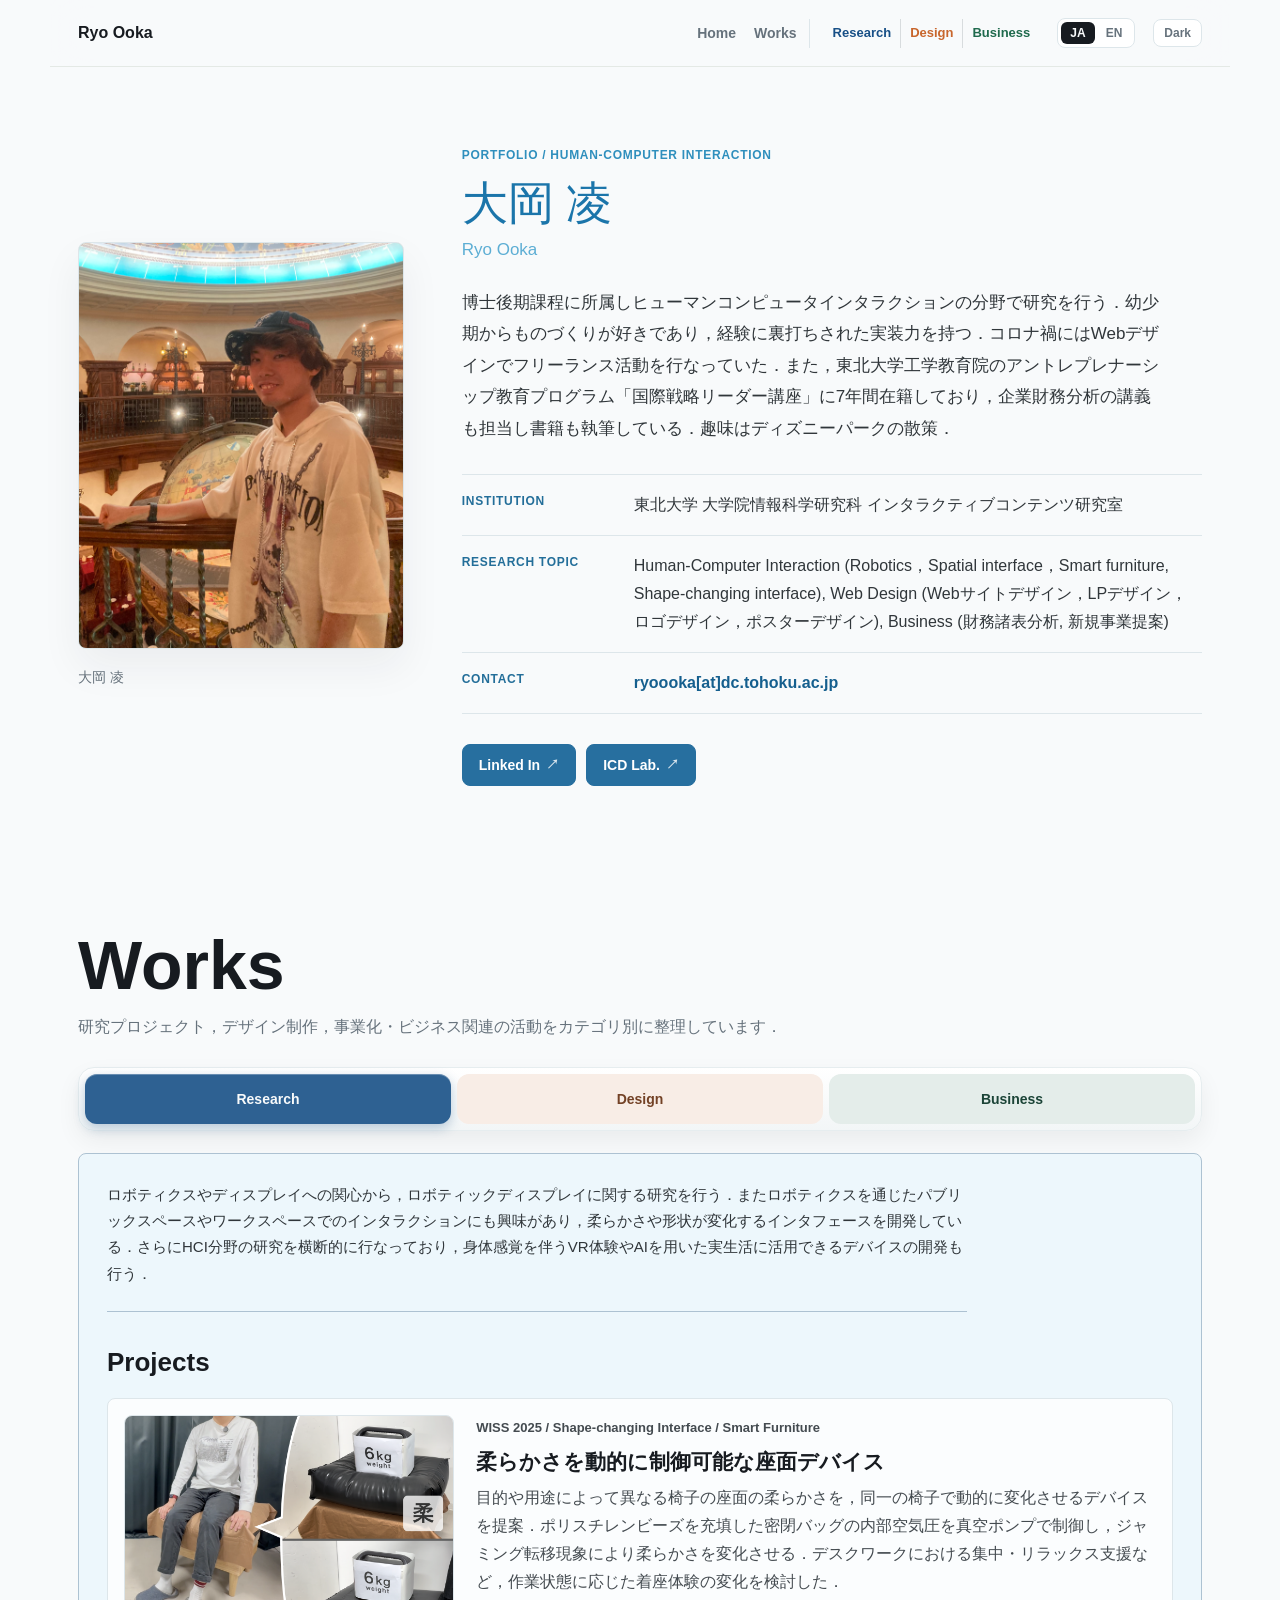
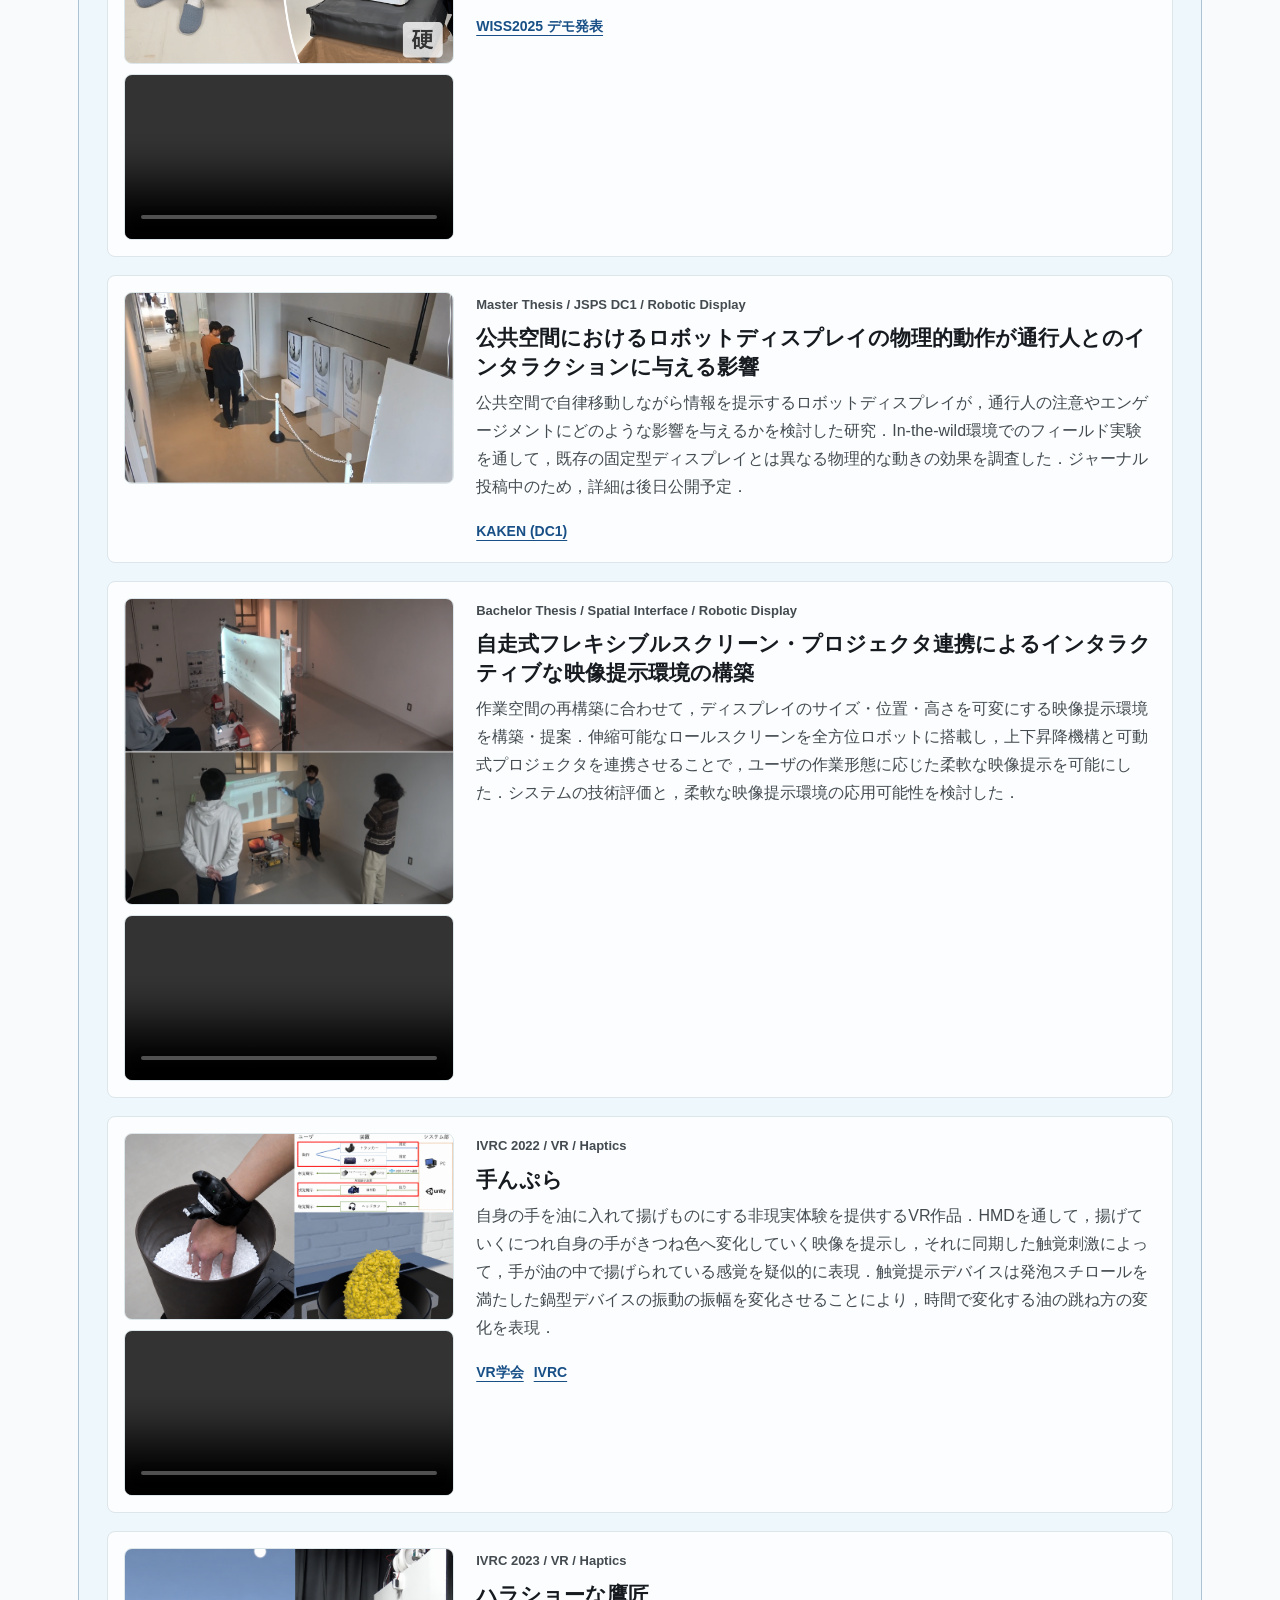
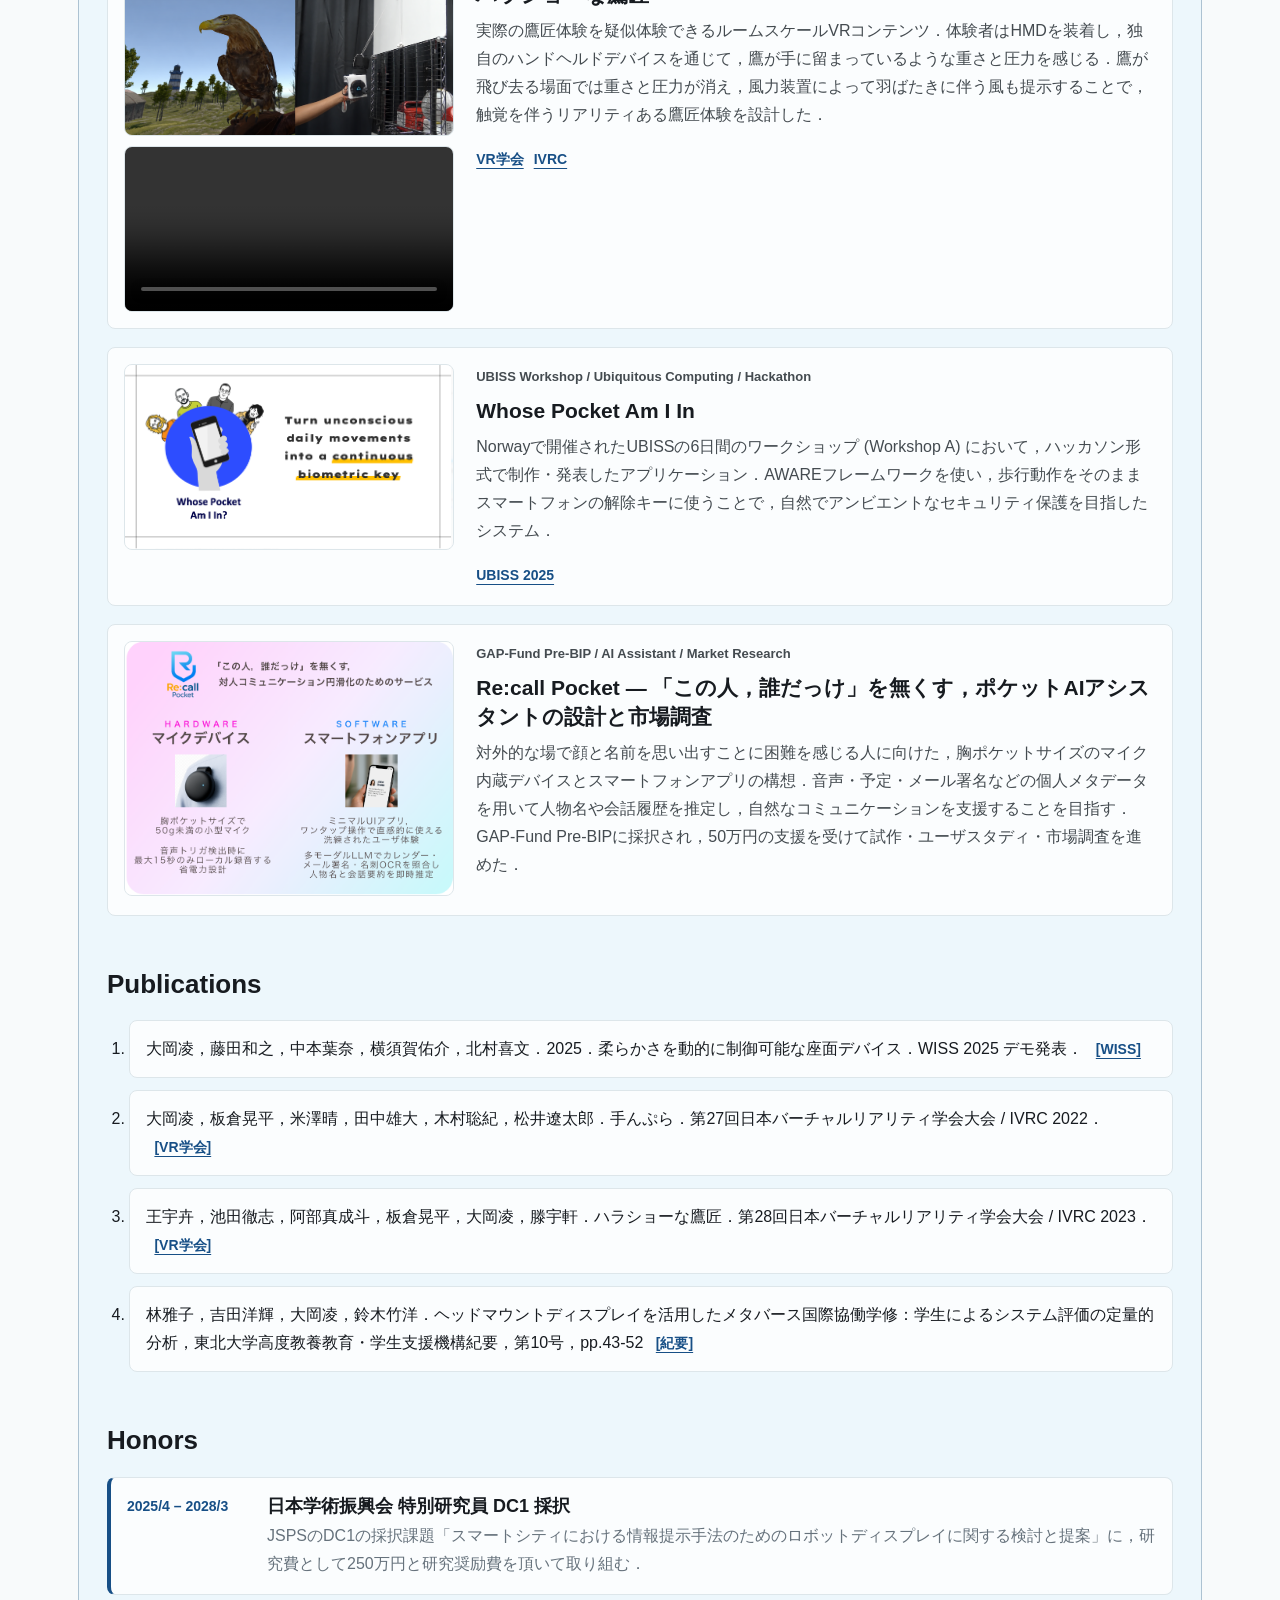
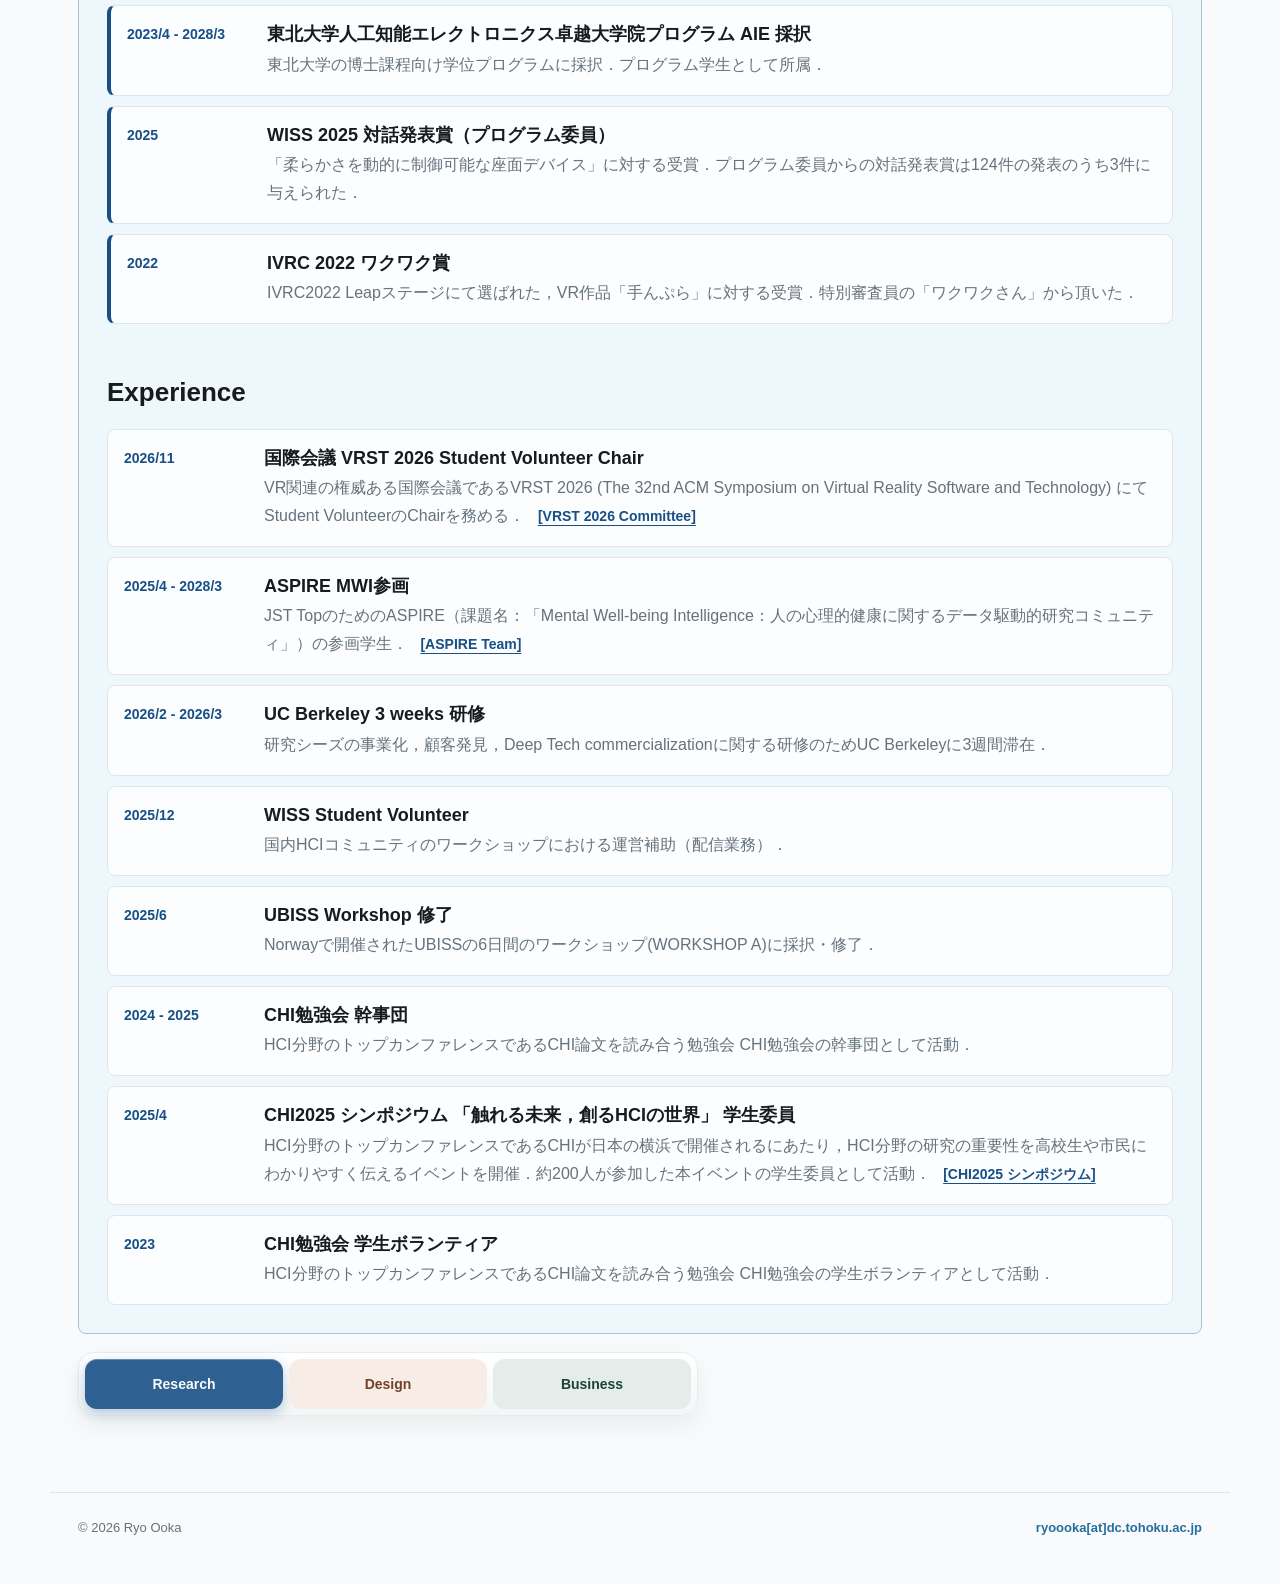
==== index.html @ 82d7dde3 "change VRST" ====
<!DOCTYPE html><html lang="ja"> <head><meta charset="UTF-8"><meta name="description" content="大岡凌のポートフォリオ．東北大学大学院情報科学研究科でHuman-Computer Interaction，ロボティックディスプレイ，空間インタフェース，Webデザイン，事業化探索に取り組んでいます．"><meta name="author" content="Ryo Ooka"><meta name="keywords" content="大岡凌,Ryo Ooka,HCI,Human-Computer Interaction,ロボティックディスプレイ,Robotic Display,Spatial Interface,Smart Furniture,Shape-changing Interface,Web Design,Business Development,Tohoku University"><meta name="robots" content="index, follow"><meta name="viewport" content="width=device-width, initial-scale=1.0"><meta name="theme-color" media="(prefers-color-scheme: light)" content="#f8fafb"><meta name="theme-color" media="(prefers-color-scheme: dark)" content="#0c1116"><link rel="canonical" href="https://ryoooka.com/"><link rel="alternate" hreflang="ja" href="https://ryoooka.com/"><link rel="alternate" hreflang="en" href="https://ryoooka.com/en/"><link rel="alternate" hreflang="x-default" href="https://ryoooka.com/"><meta property="og:type" content="profile"><meta property="og:site_name" content="Ryo Ooka Portfolio"><meta property="og:title" content="大岡 凌 | HCI Researcher, Web Designer, Business Development"><meta property="og:description" content="大岡凌のポートフォリオ．東北大学大学院情報科学研究科でHuman-Computer Interaction，ロボティックディスプレイ，空間インタフェース，Webデザイン，事業化探索に取り組んでいます．"><meta property="og:url" content="https://ryoooka.com/"><meta property="og:image" content="https://ryoooka.com/images/profile.jpeg"><meta property="og:locale" content="ja_JP"><meta property="og:locale:alternate" content="en_US"><meta property="profile:first_name" content="Ryo"><meta property="profile:last_name" content="Ooka"><meta name="twitter:card" content="summary"><meta name="twitter:title" content="大岡 凌 | HCI Researcher, Web Designer, Business Development"><meta name="twitter:description" content="大岡凌のポートフォリオ．東北大学大学院情報科学研究科でHuman-Computer Interaction，ロボティックディスプレイ，空間インタフェース，Webデザイン，事業化探索に取り組んでいます．"><meta name="twitter:image" content="https://ryoooka.com/images/profile.jpeg"><script type="application/ld+json">{"@context":"https://schema.org","@type":"Person","name":"Ryo Ooka","alternateName":"大岡 凌","url":"https://ryoooka.com/","image":"https://ryoooka.com/images/profile.jpeg","email":"ryoooka@dc.tohoku.ac.jp","jobTitle":"Doctoral Student / HCI Researcher","affiliation":{"@type":"CollegeOrUniversity","name":"Tohoku University","department":"Graduate School of Information Sciences"},"memberOf":{"@type":"Organization","name":"Interactive Content Design Lab.","url":"https://www.icd.riec.tohoku.ac.jp/"},"sameAs":["https://www.linkedin.com/in/ryoooka?utm_source=share&utm_campaign=share_via&utm_content=profile&utm_medium=ios_app","https://www.icd.riec.tohoku.ac.jp/"],"knowsAbout":["Human-Computer Interaction","Robotic Displays","Spatial Interfaces","Smart Furniture","Shape-changing Interfaces","Web Design","Business Development"]}</script><script type="module">(()=>{const e=localStorage.getItem("theme"),t=window.matchMedia("(prefers-color-scheme: dark)").matches;document.documentElement.dataset.theme=e||(t?"dark":"light")})();</script><title>大岡 凌 | HCI Researcher, Web Designer, Business Development</title><link rel="stylesheet" href="/_astro/global.CKMOB4xy.css"></head> <body> <header class="site-header"> <a class="logo" href="#home" aria-label="Home"> <span>Ryo Ooka</span> </a> <button class="menu-button" aria-label="Open menu" aria-expanded="false"> <span></span> <span></span> <span></span> </button> <nav class="site-nav" aria-label="Main navigation"> <a href="#home">Home</a> <a href="#works">Works</a> <div class="nav-work-tabs" aria-label="Works categories"> <a class="nav-research" href="#works" data-tab-target="research">Research</a> <a class="nav-design" href="#works" data-tab-target="design">Design</a> <a class="nav-business" href="#works" data-tab-target="business">Business</a> </div> <div class="language-switch"> <a class="active" href="/">JA</a> <a href="/en/">EN</a> </div> <button class="theme-toggle" type="button" data-theme-toggle aria-label="Switch color theme"> <span data-theme-label>Dark</span> </button> </nav> </header> <main> <section id="home" class="hero"> <aside class="hero-aside"> <div class="portrait-frame"> <div class="portrait-placeholder" aria-hidden="true">RO</div> <img src="/images/profile.jpeg" alt="大岡凌のプロフィール写真" fetchpriority="high" decoding="async" onerror="this.remove()"> </div> <p>
大岡 凌
</p> </aside> <div class="hero-main"> <p class="eyebrow">Portfolio / Human-Computer Interaction</p> <h1>大岡 凌</h1> <p class="name-en">Ryo Ooka</p> <p class="lead">博士後期課程に所属しヒューマンコンピュータインタラクションの分野で研究を行う．幼少期からものづくりが好きであり，経験に裏打ちされた実装力を持つ．コロナ禍にはWebデザインでフリーランス活動を行なっていた．また，東北⼤学⼯学教育院のアントレプレナーシップ教育プログラム「国際戦略リーダー講座」に7年間在籍しており，企業財務分析の講義も担当し書籍も執筆している．趣味はディズニーパークの散策．</p> <dl class="profile-list"> <div> <dt>Institution</dt> <dd>東北大学 大学院情報科学研究科 インタラクティブコンテンツ研究室</dd> </div> <div> <dt>Research Topic</dt> <dd>Human-Computer Interaction (Robotics，Spatial interface，Smart furniture, Shape-changing interface), Web Design (Webサイトデザイン，LPデザイン，ロゴデザイン，ポスターデザイン), Business (財務諸表分析, 新規事業提案)</dd> </div> <div> <dt>Contact</dt> <dd> <a href="mailto:ryoooka[at]dc.tohoku.ac.jp">ryoooka[at]dc.tohoku.ac.jp</a> </dd> </div> </dl> <div class="hero-actions"> <a class="button" href="https://www.linkedin.com/in/ryoooka?utm_source=share&#38;utm_campaign=share_via&#38;utm_content=profile&#38;utm_medium=ios_app" target="_blank"> Linked In <span class="button-tag">↗</span> </a><a class="button" href="https://www.icd.riec.tohoku.ac.jp/" target="_blank"> ICD Lab. <span class="button-tag">↗</span> </a> </div> </div> </section> <section id="works" class="works section"> <div class="section-heading works-heading"> <p class="eyebrow">Works</p> <h2>Works</h2> <p>
研究プロジェクト，デザイン制作，事業化・ビジネス関連の活動をカテゴリ別に整理しています．
</p> </div> <div class="tab-controls" data-tab-controls> <button class="tab-button active research-tab" type="button" data-tab="research">Research</button> <button class="tab-button design-tab" type="button" data-tab="design">Design</button> <button class="tab-button business-tab" type="button" data-tab="business">Business</button> </div> <div class="tab-panel active theme-research" id="research"> <div class="tab-intro"> <p>ロボティクスやディスプレイへの関心から，ロボティックディスプレイに関する研究を行う．またロボティクスを通じたパブリックスペースやワークスペースでのインタラクションにも興味があり，柔らかさや形状が変化するインタフェースを開発している．さらにHCI分野の研究を横断的に行なっており，身体感覚を伴うVR体験やAIを用いた実生活に活用できるデバイスの開発も行う．</p> </div> <section class="subsection"> <h3>Projects</h3> <div class="feature-list"> <article class="feature-card"> <div class="feature-media"> <img src="/images/research/research-soft-seat.png" alt="柔らかさを動的に制御可能な座面デバイス teaser" loading="lazy" decoding="async" onerror="this.remove()"> <video controls muted playsinline preload="none" onerror="this.remove()"> <source src="/movies/research-soft-seat.mp4" type="video/mp4"> </video> </div> <div class="feature-content"> <p class="meta">WISS 2025 / Shape-changing Interface / Smart Furniture</p> <h4>柔らかさを動的に制御可能な座面デバイス</h4> <p>目的や用途によって異なる椅子の座面の柔らかさを，同一の椅子で動的に変化させるデバイスを提案．ポリスチレンビーズを充填した密閉バッグの内部空気圧を真空ポンプで制御し，ジャミング転移現象により柔らかさを変化させる．デスクワークにおける集中・リラックス支援など，作業状態に応じた着座体験の変化を検討した．</p> <div class="link-row"> <a href="https://www.wiss.org/WISS2025Proceedings/data/demo/1-C15.pdf">WISS2025 デモ発表</a> </div> </div> </article><article class="feature-card"> <div class="feature-media"> <img src="/images/research/research-robotic-display.png" alt="公共空間におけるロボットディスプレイの物理的動作が通行人とのインタラクションに与える影響 teaser" loading="lazy" decoding="async" onerror="this.remove()">  </div> <div class="feature-content"> <p class="meta">Master Thesis / JSPS DC1 / Robotic Display</p> <h4>公共空間におけるロボットディスプレイの物理的動作が通行人とのインタラクションに与える影響</h4> <p>公共空間で自律移動しながら情報を提示するロボットディスプレイが，通行人の注意やエンゲージメントにどのような影響を与えるかを検討した研究．In-the-wild環境でのフィールド実験を通して，既存の固定型ディスプレイとは異なる物理的な動きの効果を調査した．ジャーナル投稿中のため，詳細は後日公開予定．</p> <div class="link-row"> <a href="https://kaken.nii.ac.jp/ja/grant/KAKENHI-PROJECT-25KJ0551/">KAKEN (DC1)</a> </div> </div> </article><article class="feature-card"> <div class="feature-media"> <img src="/images/research/research-flexible-screen.png" alt="自走式フレキシブルスクリーン・プロジェクタ連携によるインタラクティブな映像提示環境の構築 teaser" loading="lazy" decoding="async" onerror="this.remove()"> <video controls muted playsinline preload="none" onerror="this.remove()"> <source src="/movies/research-flexible-screen.mp4" type="video/mp4"> </video> </div> <div class="feature-content"> <p class="meta">Bachelor Thesis / Spatial Interface / Robotic Display</p> <h4>自走式フレキシブルスクリーン・プロジェクタ連携によるインタラクティブな映像提示環境の構築</h4> <p>作業空間の再構築に合わせて，ディスプレイのサイズ・位置・高さを可変にする映像提示環境を構築・提案．伸縮可能なロールスクリーンを全方位ロボットに搭載し，上下昇降機構と可動式プロジェクタを連携させることで，ユーザの作業形態に応じた柔軟な映像提示を可能にした．システムの技術評価と，柔軟な映像提示環境の応用可能性を検討した．</p> <div class="link-row">  </div> </div> </article><article class="feature-card"> <div class="feature-media"> <img src="/images/research/research-tenpura.png" alt="手んぷら teaser" loading="lazy" decoding="async" onerror="this.remove()"> <video controls muted playsinline preload="none" onerror="this.remove()"> <source src="/movies/research-tenpura.mp4" type="video/mp4"> </video> </div> <div class="feature-content"> <p class="meta">IVRC 2022 / VR / Haptics</p> <h4>手んぷら</h4> <p>自身の手を油に入れて揚げものにする非現実体験を提供するVR作品．HMDを通して，揚げていくにつれ自身の手がきつね色へ変化していく映像を提示し，それに同期した触覚刺激によって，手が油の中で揚げられている感覚を疑似的に表現．触覚提示デバイスは発泡スチロールを満たした鍋型デバイスの振動の振幅を変化させることにより，時間で変化する油の跳ね方の変化を表現．</p> <div class="link-row"> <a href="https://conference.vrsj.org/ac2022/program/1A3.html">VR学会</a><a href="https://ivrc.net/2022/leap/">IVRC</a> </div> </div> </article><article class="feature-card"> <div class="feature-media"> <img src="/images/research/research-takajo.png" alt="ハラショーな鷹匠 teaser" loading="lazy" decoding="async" onerror="this.remove()"> <video controls muted playsinline preload="none" onerror="this.remove()"> <source src="/movies/research-takajo.mp4" type="video/mp4"> </video> </div> <div class="feature-content"> <p class="meta">IVRC 2023 / VR / Haptics</p> <h4>ハラショーな鷹匠</h4> <p>実際の鷹匠体験を疑似体験できるルームスケールVRコンテンツ．体験者はHMDを装着し，独自のハンドヘルドデバイスを通じて，鷹が手に留まっているような重さと圧力を感じる．鷹が飛び去る場面では重さと圧力が消え，風力装置によって羽ばたきに伴う風も提示することで，触覚を伴うリアリティある鷹匠体験を設計した．</p> <div class="link-row"> <a href="https://conference.vrsj.org/ac2023/program/IVRC.html">VR学会</a><a href="https://ivrc.net/archive/%E3%83%8F%E3%83%A9%E3%82%B7%E3%83%A7%E3%83%BC%E3%81%AA%E9%B7%B9%E5%8C%A02023/">IVRC</a> </div> </div> </article><article class="feature-card"> <div class="feature-media"> <img src="/images/research/research-whose-pocket.png" alt="Whose Pocket Am I In teaser" loading="lazy" decoding="async" onerror="this.remove()">  </div> <div class="feature-content"> <p class="meta">UBISS Workshop / Ubiquitous Computing / Hackathon</p> <h4>Whose Pocket Am I In</h4> <p>Norwayで開催されたUBISSの6日間のワークショップ (Workshop A) において，ハッカソン形式で制作・発表したアプリケーション．AWAREフレームワークを使い，歩行動作をそのままスマートフォンの解除キーに使うことで，自然でアンビエントなセキュリティ保護を目指したシステム．</p> <div class="link-row"> <a href="https://ubicomp.oulu.fi/UBISS2025">UBISS 2025</a> </div> </div> </article><article class="feature-card"> <div class="feature-media"> <img src="/images/research/research-recall-pocket.png" alt="Re:call Pocket ― 「この人，誰だっけ」を無くす，ポケットAIアシスタントの設計と市場調査 teaser" loading="lazy" decoding="async" onerror="this.remove()">  </div> <div class="feature-content"> <p class="meta">GAP-Fund Pre-BIP / AI Assistant / Market Research</p> <h4>Re:call Pocket ― 「この人，誰だっけ」を無くす，ポケットAIアシスタントの設計と市場調査</h4> <p>対外的な場で顔と名前を思い出すことに困難を感じる人に向けた，胸ポケットサイズのマイク内蔵デバイスとスマートフォンアプリの構想．音声・予定・メール署名などの個人メタデータを用いて人物名や会話履歴を推定し，自然なコミュニケーションを支援することを目指す．GAP-Fund Pre-BIPに採択され，50万円の支援を受けて試作・ユーザスタディ・市場調査を進めた．</p> <div class="link-row">  </div> </div> </article> </div> </section> <section class="subsection"> <h3>Publications</h3> <ol class="publication-list"> <li> <span>大岡凌，藤田和之，中本葉奈，横須賀佑介，北村喜文．2025．柔らかさを動的に制御可能な座面デバイス．WISS 2025 デモ発表．</span> <span class="inline-links"> <a href="https://www.wiss.org/WISS2025Proceedings/data/demo/1-C15.pdf">[WISS]</a> </span> </li><li> <span>大岡凌，板倉晃平，米澤晴，田中雄大，木村聡紀，松井遼太郎．手んぷら．第27回日本バーチャルリアリティ学会大会 / IVRC 2022．</span> <span class="inline-links"> <a href="https://conference.vrsj.org/ac2022/program/1A3.html">[VR学会]</a> </span> </li><li> <span>王宇卉，池田徹志，阿部真成斗，板倉晃平，大岡凌，滕宇軒．ハラショーな鷹匠．第28回日本バーチャルリアリティ学会大会 / IVRC 2023．</span> <span class="inline-links"> <a href="https://conference.vrsj.org/ac2023/program/doc/IVRC-09.pdf">[VR学会]</a> </span> </li><li> <span>林雅子，吉田洋輝，大岡凌，鈴木竹洋．ヘッドマウントディスプレイを活用したメタバース国際協働学修：学生によるシステム評価の定量的分析，東北大学高度教養教育・学生支援機構紀要，第10号，pp.43-52</span> <span class="inline-links"> <a href="https://www.ihe.tohoku.ac.jp/wp-content/uploads/2025/07/bulletin_2024.pdf#page=47">[紀要]</a> </span> </li> </ol> </section> <section class="subsection"> <h3>Honors</h3> <div class="award-list"> <article> <span>2025/4 – 2028/3 </span> <div> <h4>日本学術振興会 特別研究員 DC1 採択</h4> <p>JSPSのDC1の採択課題「スマートシティにおける情報提示手法のためのロボットディスプレイに関する検討と提案」に，研究費として250万円と研究奨励費を頂いて取り組む．</p>  </div> </article><article> <span>2023/4 - 2028/3</span> <div> <h4>東北大学人工知能エレクトロニクス卓越大学院プログラム AIE 採択</h4> <p>東北大学の博士課程向け学位プログラムに採択．プログラム学生として所属．</p>  </div> </article><article> <span>2025</span> <div> <h4>WISS 2025 対話発表賞（プログラム委員）</h4> <p>「柔らかさを動的に制御可能な座面デバイス」に対する受賞．プログラム委員からの対話発表賞は124件の発表のうち3件に与えられた．</p>  </div> </article><article> <span>2022</span> <div> <h4>IVRC 2022 ワクワク賞</h4> <p>IVRC2022 Leapステージにて選ばれた，VR作品「手んぷら」に対する受賞．特別審査員の「ワクワクさん」から頂いた．</p>  </div> </article> </div> </section> <section class="subsection"> <h3>Experience</h3> <div class="compact-list"> <article> <span>2026/11</span> <div> <h4>国際会議 VRST 2026 Student Volunteer Chair</h4> <p> VR関連の権威ある国際会議であるVRST 2026 (The 32nd ACM Symposium on Virtual Reality Software and Technology) にてStudent VolunteerのChairを務める． <span class="inline-links"> <a href="https://vrst.acm.org/vrst2026/committee/" target="_blank">[VRST 2026 Committee]</a> </span> </p> </div> </article><article> <span>2025/4 - 2028/3</span> <div> <h4>ASPIRE MWI参画</h4> <p> JST TopのためのASPIRE（課題名：「Mental Well-being Intelligence：人の心理的健康に関するデータ駆動的研究コミュニティ」）の参画学生． <span class="inline-links"> <a href="https://aspire-mwi.org/team/" target="_blank">[ASPIRE Team]</a> </span> </p> </div> </article><article> <span>2026/2 - 2026/3</span> <div> <h4>UC Berkeley 3 weeks 研修</h4> <p> 研究シーズの事業化，顧客発見，Deep Tech commercializationに関する研修のためUC Berkeleyに3週間滞在．  </p> </div> </article><article> <span>2025/12</span> <div> <h4>WISS Student Volunteer</h4> <p> 国内HCIコミュニティのワークショップにおける運営補助（配信業務）．  </p> </div> </article><article> <span>2025/6</span> <div> <h4>UBISS Workshop 修了</h4> <p> Norwayで開催されたUBISSの6日間のワークショップ(WORKSHOP A)に採択・修了．  </p> </div> </article><article> <span>2024 - 2025</span> <div> <h4>CHI勉強会 幹事団</h4> <p> HCI分野のトップカンファレンスであるCHI論文を読み合う勉強会 CHI勉強会の幹事団として活動．  </p> </div> </article><article> <span>2025/4</span> <div> <h4>CHI2025 シンポジウム 「触れる未来，創るHCIの世界」 学生委員</h4> <p> HCI分野のトップカンファレンスであるCHIが日本の横浜で開催されるにあたり，HCI分野の研究の重要性を高校生や市民にわかりやすく伝えるイベントを開催．約200人が参加した本イベントの学生委員として活動． <span class="inline-links"> <a href="https://sigchi.jp/symposium/chi2025_symposium/" target="_blank">[CHI2025 シンポジウム]</a> </span> </p> </div> </article><article> <span>2023</span> <div> <h4>CHI勉強会 学生ボランティア</h4> <p> HCI分野のトップカンファレンスであるCHI論文を読み合う勉強会 CHI勉強会の学生ボランティアとして活動．  </p> </div> </article> </div> </section> </div> <div class="tab-panel theme-design" id="design"> <div class="tab-intro"> <p>サイト作成の技術を活かし，コロナ禍よりデザイン作成から一貫して取り組むWeb designのフリーランスとして活動．HP作成，ロゴ，資料作成など，情報の構造と視覚表現をつなぐ制作に取り組む．さらに，ビジネスやマーケティングへの関心も活かし，デザインを通したイベント全体の設計やプロダクト設計も行う．</p> </div> <section class="subsection"> <h3>Topics</h3> <div class="feature-list"> <article class="feature-card"> <div class="feature-media"> <img src="/images/design/design-ccontents-cording.png" alt="コンテンツ販売 実践コーディング teaser" loading="lazy" decoding="async" onerror="this.remove()"> </div> <div class="feature-content"> <p class="meta">Web Design / Contents / Marketing</p> <h4>コンテンツ販売 実践コーディング</h4> <p>駆け出しのフリーランスのコーダー向けのコンテンツを販売．フリーランス初期は実績掲載できるものが少なく経験や学習が仕事の獲得に結びつかないという問題の解決に向け，実績掲載ができるWebデザインコンテンツを設計．SNSマーケティングやLINE Businessアカウントでのリピート販売の経路の設計，Slackを用いたコミュニティ運営など包括的に事業を行なった．</p> <div class="link-row">  </div> </div> </article><article class="feature-card"> <div class="feature-media"> <img src="/images/design/design-chi-symposium.jpg" alt="CHI 2025 シンポジウム teaser" loading="lazy" decoding="async" onerror="this.remove()"> </div> <div class="feature-content"> <p class="meta">Web Design / Event Website</p> <h4>CHI 2025 シンポジウム</h4> <p>HCI分野のトップカンファレンスであるCHIが日本の横浜で開催されるにあたり，HCI分野の研究の重要性を高校生や市民にわかりやすく伝えるイベント「触れる未来，創るHCIの世界」が開催された．約200人が参加した本イベントの学生委員として活動．横浜市に配布されたポスターのデザインやWebサイトの作成をはじめとして，当日の案内看板やスライド，腕章などイベントの総合デザインを担当．情報構造，視認性，イベント告知に必要な導線を考慮してデザインした．加えて来場者の動線などイベントの体験設計も担当．</p> <div class="link-row"> <a href="https://sigchi.jp/symposium/chi2025_symposium/" target="_blank">Website</a> </div> </div> </article> </div> </section> <section class="subsection"> <h3>Works</h3> <div class="work-grid"> <article class="work-card"> <img src="/images/design/design-chatRuna.png" alt="Chat Runa様 ロゴ/バナー作成 image" loading="lazy" decoding="async" onerror="this.remove()"> <div> <h4>Chat Runa様 ロゴ/バナー作成</h4> <p></p> </div> </article><article class="work-card"> <img src="/images/design/design-banner_sun.png" alt="ひまわりフェスティバル バナー image" loading="lazy" decoding="async" onerror="this.remove()"> <div> <h4>ひまわりフェスティバル バナー</h4> <p></p> </div> </article><article class="work-card"> <img src="/images/design/design-goods-fest.png" alt="東北大学祭2020 グッズデザイン 付箋 image" loading="lazy" decoding="async" onerror="this.remove()"> <div> <h4>東北大学祭2020 グッズデザイン 付箋</h4> <p></p> </div> </article><article class="work-card"> <img src="/images/design/design-goods-coaster.jpg" alt="グッズデザイン コースター image" loading="lazy" decoding="async" onerror="this.remove()"> <div> <h4>グッズデザイン コースター</h4> <p></p> </div> </article><article class="work-card"> <img src="/images/design/design-hp-prefumo.png" alt="HPデザイン image" loading="lazy" decoding="async" onerror="this.remove()"> <div> <h4>HPデザイン</h4> <p></p> </div> </article><article class="work-card"> <img src="/images/design/design-hp-hotel.png" alt="HPデザイン image" loading="lazy" decoding="async" onerror="this.remove()"> <div> <h4>HPデザイン</h4> <p></p> </div> </article><article class="work-card"> <img src="/images/design/design-radio-banner.png" alt="ラジオ 宣伝用バナーデザイン image" loading="lazy" decoding="async" onerror="this.remove()"> <div> <h4>ラジオ 宣伝用バナーデザイン</h4> <p></p> </div> </article><article class="work-card"> <img src="/images/design/design-radio-logo.png" alt="ラジオ ロゴデザイン image" loading="lazy" decoding="async" onerror="this.remove()"> <div> <h4>ラジオ ロゴデザイン</h4> <p></p> </div> </article><article class="work-card"> <img src="/images/design/design-hp-cafe.png" alt="HPデザイン image" loading="lazy" decoding="async" onerror="this.remove()"> <div> <h4>HPデザイン</h4> <p></p> </div> </article><article class="work-card"> <img src="/images/design/design-lp-veg.png" alt="LPデザイン image" loading="lazy" decoding="async" onerror="this.remove()"> <div> <h4>LPデザイン</h4> <p></p> </div> </article> </div> </section> </div> <div class="tab-panel theme-business" id="business"> <div class="tab-intro"> <p>大学学部1年次より，実企業の財務諸表を読み新規事業提案を行う，東北大学工学教育院が開講する「国際戦略リーダー講座」に所属．実際に大企業の経営層への事業提案を行い，講座のノウハウや活動をまとめた書籍も出版．近年ではより実践的な活動として，研究シーズの社会実装，顧客発見，事業化探索へと行動を移している．</p> </div> <section class="subsection"> <h3>Topics</h3> <div class="feature-list"> <article class="feature-card"> <div class="feature-media"> <img src="/images/business/business-gsc-logo.png" alt="国際戦略リーダー講座 teaser" loading="lazy" decoding="async" onerror="this.remove()"> </div> <div class="feature-content"> <p class="meta">Business / Strategy / Global Program</p> <h4>国際戦略リーダー講座</h4> <p>東北大学工学教育院が主催する毎週土曜日の課外講座．学部1年次である2019年より継続して取り組み，7年間受講した．株式会社が発行している財務諸表や株主総会説明資料などの公開資料を読み解き，革新的な新規事業提案を行う．本講座で1年間取り組む課題文は「ソフトバンクがアマゾンを事業規模で追い越すための提案をしてください」のような壮大かつ答えのない課題であり，この課題文に答えるような革新的な事業を考え，それを実現可能な形で説得力を持って提案するために各種財務指標を使う．</p> <div class="link-row"> <a href="http://www.iee.eng.tohoku.ac.jp/lecture/intl.html">国際戦略リーダー講座（東北大学 工学教育院）</a> </div> </div> </article><article class="feature-card"> <div class="feature-media"> <img src="/images/business/business-book.png" alt="新規事業提案に関する書籍出版 teaser" loading="lazy" decoding="async" onerror="this.remove()"> </div> <div class="feature-content"> <p class="meta">Book / Publishing</p> <h4>新規事業提案に関する書籍出版</h4> <p>東北大学で開講され，10年にわたり学生たちに経営と戦略のスキルを教えてきた「国際戦略講座」の集大成となる本「GAFAMを超える新事業立案」の責任執筆著者を務めた．本書は「データを集め、分析し、説得力をもって提案する」その技術を学び，イノベーションを起こす力を育てる本格的な内容となっている．2023年度の課題「イオンがAmazonを超えるための事業提案をしてください」を軸に，この年度に行われた講義を元にした内容として，財務諸表の読み方，定性分析，デザイン思考といったビジネスや事業提案に不可欠なスキルを網羅．</p> <div class="link-row"> <a href="https://amzn.asia/d/0i1VFuc9">書籍販売ページ (Amazon)</a><a href="https://ndlsearch.ndl.go.jp/books/R100000002-I033846200">国立国会図書館</a> </div> </div> </article><article class="feature-card"> <div class="feature-media"> <img src="/images/business/business-recall-pocket.png" alt="GAPファンド Pre-BIP 採択 teaser" loading="lazy" decoding="async" onerror="this.remove()"> </div> <div class="feature-content"> <p class="meta">Gap Fund</p> <h4>GAPファンド Pre-BIP 採択</h4> <p>対外的な場で顔と名前を思い出すことに困難を感じる人に向けた，胸ポケットサイズのマイク内蔵デバイスとスマートフォンアプリ「Re:call Pocket ― 「この人，誰だっけ」を無くす，ポケットAIアシスタント」の設計と市場調査を行うプロジェクト．研究の商業化を目指すGapファンドに採択され，1年間50万円の資金援助を受けた．本プロジェクトは音声・予定・メール署名などの個人メタデータを用いて人物名や会話履歴を推定し，自然なコミュニケーションを支援することを目指したデバイスである．</p> <div class="link-row">  </div> </div> </article><article class="feature-card"> <div class="feature-media"> <img src="/images/business/business-omnicushion.png" alt="MASP「本気で起業を目指す大学院生のための3週間海外研修プログラム」採択 teaser" loading="lazy" decoding="async" onerror="this.remove()"> </div> <div class="feature-content"> <p class="meta">Global Program / Seeds</p> <h4>MASP「本気で起業を目指す大学院生のための3週間海外研修プログラム」採択</h4> <p>東北大学工学部・工学教育院アントレプレナーシップ教育部門が主催した「本気で起業を目指す大学院生のための3週間海外研修プログラム」に採択され，2026年2月から3週間，世界的にトップのビジネススクールであるカリフォルニア大学のBerkeleyキャンパスにあるHaas Business Schoolに派遣された．デザイン思考をベースとするアントレプレナーシップ教育を受けつつ，顧客インタビューを通したニーズ開拓やビジネスモデルキャンバスの仮説検証を行った．</p> <div class="link-row"> <a href="https://adjoining-tempo-834.notion.site/Special-Program-for-Excellent-PhD-Students-26b654b459d880a7b1b5e551bf9ab410">Special Program for Excellent PhD Students (MASP)</a> </div> </div> </article><article class="feature-card"> <div class="feature-media"> <img src="/images/business/business-lecture.png" alt="国際戦略リーダー講座 財務諸表講義 teaser" loading="lazy" decoding="async" onerror="this.remove()"> </div> <div class="feature-content"> <p class="meta">Lecture / Business / Strategy</p> <h4>国際戦略リーダー講座 財務諸表講義</h4> <p>2021年度国際戦略リーダー講座において，受講生約40人に対し座学・演習・実践問題を含む9時間の講義を設計．主にPL（損益計算書），BS（貸借対照表）の講義を作成．さらに，Appleを対象企業にした3時間分の総合演習問題も作成．</p> <div class="link-row">  </div> </div> </article><article class="feature-card"> <div class="feature-media"> <img src="/images/business/business-poster.png" alt="超異分野学会「東北大学 国際戦略講座の取り組み」 ポスター発表 teaser" loading="lazy" decoding="async" onerror="this.remove()"> </div> <div class="feature-content"> <p class="meta">Poster / Business / Strategy</p> <h4>超異分野学会「東北大学 国際戦略講座の取り組み」 ポスター発表</h4> <p>東北大学で開講されている「国際戦略講座」で行われているアントレプレナーシップ教育の取り組みを，事業家や経営学の国内外の先生方との関係構築のために講座の取り組みを紹介するポスター発表を行なった．</p> <div class="link-row">  </div> </div> </article><article class="feature-card"> <div class="feature-media"> <img src="/images/business/business-antlers.png" alt="鹿島アントラーズへの事業提案 teaser" loading="lazy" decoding="async" onerror="this.remove()"> </div> <div class="feature-content"> <p class="meta">Business Presentation</p> <h4>鹿島アントラーズへの事業提案</h4> <p>鹿島アントラーズの新しいスタジアム建設にあたり，「スタジアムの建設地である茨城県の鹿行地域の地域貢献にもなるようなスタジアムの付加価値を作り上げる」という方針をもとに新規事業提案を行なった．現地視察として，鹿行地域に出向き，スタジアムを運営する鹿島アントラーズFCの経営層と意見交換，鹿行地域の内の１つの市である行方市長と会談．2ヶ月後に鹿島アントラーズFCの経営層の方や，経営権を持つメルカリの会長の前で新規事業提案を実際に行い，議論をした．</p> <div class="link-row">  </div> </div> </article><article class="feature-card"> <div class="feature-media"> <img src="/images/business/business-radio.png" alt="プレゼン型バラエティラジオ パーソナリティ teaser" loading="lazy" decoding="async" onerror="this.remove()"> </div> <div class="feature-content"> <p class="meta">Business / Strategy / Global Program</p> <h4>プレゼン型バラエティラジオ パーソナリティ</h4> <p>東北大学で面白い活動を行なっている学生をゲストとして招き，プレゼンする形で多くの人に紹介するラジオシリーズ「今夜もShow会していいですか」のパーソナリティの1人を務めた．</p> <div class="link-row"> <a href="https://stand.fm/channels/62dd03e873ef6bc2496e5b66">stand.fm</a> </div> </div> </article> </div> </section> <section class="subsection"> <h3>Works</h3> <div class="work-grid"> <article class="work-card"> <img src="/images/business/business-grand2024.png" alt="2024年最終発表「富士の水」 image" loading="lazy" decoding="async" onerror="this.remove()"> <div> <h4>2024年最終発表「富士の水」</h4> <p>国際戦略リーダー講座 2024 課題文「富士フイルムがAppleを超えるための事業提案をしてください」の最終発表．原価率の減少のため，利益率の高い化粧品事業に対して富士フイルムの持つ多くの特許を生かした事業を提案．</p> </div> </article><article class="work-card"> <img src="/images/business/business-grand2023.png" alt="2023年最終発表「Carvify」 image" loading="lazy" decoding="async" onerror="this.remove()"> <div> <h4>2023年最終発表「Carvify」</h4> <p>国際戦略リーダー講座 2023 中級コース課題文「TeslaやVolkswagenとは異なるHONDA独⾃の次の戦略を提案してください」の最終発表．エンジン技術を活かし，自動車の3Dプリンティングプラットフォーマーとなる提案．</p> </div> </article><article class="work-card"> <img src="/images/business/business-lecture-pre2023.png" alt="2023年 初回講座 image" loading="lazy" decoding="async" onerror="this.remove()"> <div> <h4>2023年 初回講座</h4> <p>国際戦略リーダー講座での2時間の初回講義として，「何を学ぶか，なぜ財務諸表に着目するか」を演習を通して学ぶ講座を設計．本講座の内容は書籍「GAFAMを超える新事業提案」の第1章に収録．</p> </div> </article><article class="work-card"> <img src="/images/business/business-grand2022.png" alt="2022年最終発表「Next Frontier」（伊達者賞 受賞） image" loading="lazy" decoding="async" onerror="this.remove()"> <div> <h4>2022年最終発表「Next Frontier」（伊達者賞 受賞）</h4> <p>国際戦略リーダー講座 2022 課題文「世界をリードするS&amp;P500企業の興隆衰退や財務諸表を参考に，国際情勢をよく踏まえ，日本復活の礎となる新事業を提案してください。」の最終発表．ハードウェア市場として頭打ちになりつつあるVR市場に着目しより実用的な電子デバイスとそのプラットフォームをパッケージ化して提案．</p> </div> </article><article class="work-card"> <img src="/images/business/business-grand2021.png" alt="2021年最終発表「Smart Vision」（最優秀賞 受賞） image" loading="lazy" decoding="async" onerror="this.remove()"> <div> <h4>2021年最終発表「Smart Vision」（最優秀賞 受賞）</h4> <p>国際戦略リーダー講座 2021 課題文「2050年のあるべき姿を考え，日本の方向を変えるべく時価総額100兆円のポテンシャルを持つ新事業を提案してください．」の最終発表．未来のあるべき姿から逆算したコンタクトレンズ型ARデバイスを，技術やビジョンが最もフィットしていたBELMUDAに提案．当年度受講生約30人のうち，1人に与えられた最優秀賞を受賞．</p> </div> </article><article class="work-card"> <img src="/images/business/business-travel.png" alt="アパレル企業への事業提案 image" loading="lazy" decoding="async" onerror="this.remove()"> <div> <h4>アパレル企業への事業提案</h4> <p>アパレル事業において，世界に通用しサステイナブルな新規事業として，旅先で服をレンタルする新規事業を提案．実際に大手アパレル企業の経営層の前で事業提案を行う．詳細は非公開．</p> </div> </article> </div> </section> <section class="subsection"> <h3>Publications</h3> <ol class="publication-list"> <li> <span>大岡凌，幸田涼詩，丸山衡平，本田渉，小林央，吉本壮汰，相場希衣子，青山敦，鈴木智博，亀井健矢．学生によるGAFAMを超える新事業提案：財務諸表の基礎から経営層への事業提案まで．Amazon出版，2024年11月．</span> <span class="inline-links">  </span> </li><li> <span>大岡凌，幸田涼詩，剱地悠斗，丸山衡平．東北大学 国際戦略講座の取り組み．ポスター発表，超異分野学会2024 東京・関東大会，2024年3月8日〜9日．</span> <span class="inline-links">  </span> </li><li> <span>大岡凌，王宇卉，北村喜文．Re:call Pocket ― 「この人，誰だっけ」を無くす，ポケットAIアシスタントの設計と開発・顧客開拓．GAPファンド採択 Pre-BIP，東北大学　産学連携機構 スタートアップ事業化センター，2025年7月~2026年3月</span> <span class="inline-links">  </span> </li> </ol> </section> <section class="subsection"> <h3>Honors</h3> <div class="award-list"> <article> <span>2024</span> <div> <h4>オープンバッジ取得 Global Strategy Course:Essential Level</h4> <p></p> </div> </article><article> <span>2022</span> <div> <h4>国際戦略講座 伊達者賞</h4> <p></p> </div> </article><article> <span>2021</span> <div> <h4>国際戦略講座 最優秀賞</h4> <p></p> </div> </article><article> <span>2020</span> <div> <h4>東北大学工学部 グローバル工学奨励賞</h4> <p></p> </div> </article> </div> </section> </div> <div class="tab-controls bottom" data-tab-controls> <button class="tab-button active research-tab" type="button" data-tab="research">Research</button> <button class="tab-button design-tab" type="button" data-tab="design">Design</button> <button class="tab-button business-tab" type="button" data-tab="business">Business</button> </div> </section> </main> <footer class="site-footer"> <p>© 2026 Ryo Ooka</p> <a href="mailto:ryoooka[at]dc.tohoku.ac.jp">ryoooka[at]dc.tohoku.ac.jp</a> </footer> <script type="module">const d=document.querySelector("[data-theme-toggle]"),c=document.querySelector("[data-theme-label]"),i=localStorage.getItem("theme"),m=window.matchMedia("(prefers-color-scheme: dark)").matches,u=i||(m?"dark":"light");function n(e){document.documentElement.dataset.theme=e,c&&(c.textContent=e==="dark"?"Light":"Dark")}n(u);d?.addEventListener("click",()=>{const e=document.documentElement.dataset.theme==="dark"?"light":"dark";n(e),localStorage.setItem("theme",e)});const a=document.querySelector(".menu-button"),o=document.querySelector(".site-nav");a?.addEventListener("click",()=>{const e=o?.classList.toggle("open");a.setAttribute("aria-expanded",String(!!e))});document.querySelectorAll(".site-nav a").forEach(e=>{e.addEventListener("click",()=>{o?.classList.remove("open"),a?.setAttribute("aria-expanded","false")})});const r=document.querySelectorAll(".tab-button"),h=document.querySelectorAll(".tab-panel");function s(e){r.forEach(t=>{t.classList.toggle("active",t.dataset.tab===e)}),h.forEach(t=>{t.classList.toggle("active",t.id===e)})}r.forEach(e=>{e.addEventListener("click",()=>{const t=e.dataset.tab;s(t),document.querySelector("#works")?.scrollIntoView({behavior:"smooth"})})});document.querySelectorAll("[data-tab-target]").forEach(e=>{e.addEventListener("click",t=>{t.preventDefault();const l=e.getAttribute("data-tab-target");s(l),document.querySelector("#works")?.scrollIntoView({behavior:"smooth"}),o?.classList.remove("open"),a?.setAttribute("aria-expanded","false")})});</script> </body> </html>
---- _astro/global.CKMOB4xy.css ----
:root{color-scheme:light;--bg: #f8fafb;--surface: #ffffff;--surface-soft: #f1f5f6;--text: #171b20;--text-soft: #30363a;--text-card: #444b50;--muted: #66727c;--line: #dde6ea;--accent: #2f8fbd;--accent-strong: #155f8e;--accent-warm: #c96f36;--accent-soft: #e6f4fb;--name-color: #1b75aa;--name-sub: #5daed4;--profile-label: #236e99;--button-bg: #276f9f;--button-hover: #185b86;--header-bg: rgba(248, 250, 251, .86);--header-border: rgba(220, 225, 220, .7);--nav-divider: rgba(102, 114, 124, .22);--tab-hover: #f6f9fa;--card-bg: rgba(255, 255, 255, .78);--card-empty-bg: rgba(255, 255, 255, .48);--portrait-gradient: linear-gradient(135deg, rgba(47, 111, 78, .18), rgba(166, 83, 53, .16));--portrait-placeholder: rgba(25, 27, 31, .25);--research: #174f86;--research-bg: #edf7fc;--design: #c8662c;--design-bg: #fff3e9;--business: #1f6a4d;--business-bg: #eef8f1;--shadow: 0 18px 42px rgba(26, 40, 49, .06);--radius: 8px;--tab-shell-border: color-mix(in srgb, var(--line) 74%, white);--tab-shell-start: color-mix(in srgb, var(--surface) 92%, white);--tab-shell-end: color-mix(in srgb, var(--surface-soft) 90%, white);--tab-shell-highlight: rgba(255, 255, 255, .72);--tab-shell-shadow: rgba(12, 17, 22, .06);--tab-idle-surface: white;--tab-idle-fill: 12%;--tab-idle-text: 52%;--tab-hover-fill: 16%;--tab-active-surface: white;--tab-active-fill: 90%;--tab-active-shadow: 28%;--tab-focus-surface: white}:root[data-theme=dark]{color-scheme:dark;--bg: #0c1116;--surface: #121922;--surface-soft: #18222c;--text: #edf4f7;--text-soft: #c7d3db;--text-card: #c0ccd3;--muted: #91a0aa;--line: #283641;--accent: #70c9ef;--accent-strong: #8fd4f2;--accent-warm: #f0a36b;--accent-soft: #173040;--name-color: #82cef1;--name-sub: #5fb6df;--profile-label: #86c9ea;--button-bg: #1d6f9d;--button-hover: #2e86ba;--header-bg: rgba(12, 17, 22, .86);--header-border: rgba(40, 54, 65, .88);--nav-divider: rgba(145, 160, 170, .24);--tab-hover: #16212a;--card-bg: rgba(18, 25, 34, .78);--card-empty-bg: rgba(18, 25, 34, .52);--portrait-gradient: linear-gradient(135deg, rgba(112, 201, 239, .16), rgba(240, 163, 107, .13));--portrait-placeholder: rgba(237, 244, 247, .23);--research: #78bdf2;--research-bg: #0f2130;--design: #f0a36b;--design-bg: #2a1d16;--business: #7fcf9c;--business-bg: #13271d;--shadow: 0 18px 42px rgba(0, 0, 0, .32);--tab-shell-border: color-mix(in srgb, var(--line) 84%, rgba(0, 0, 0, .48));--tab-shell-start: color-mix(in srgb, var(--surface) 94%, rgba(0, 0, 0, .34));--tab-shell-end: color-mix(in srgb, var(--surface-soft) 92%, rgba(0, 0, 0, .44));--tab-shell-highlight: rgba(255, 255, 255, .06);--tab-shell-shadow: rgba(0, 0, 0, .26);--tab-idle-surface: var(--surface);--tab-idle-fill: 18%;--tab-idle-text: 34%;--tab-hover-fill: 24%;--tab-active-surface: color-mix(in srgb, var(--surface-soft) 78%, rgba(255, 255, 255, .08));--tab-active-fill: 62%;--tab-active-shadow: 22%;--tab-focus-surface: var(--surface-soft);--tab-active-text: #f7fbfd}*{box-sizing:border-box}html{scroll-behavior:smooth;background:var(--bg)}body{margin:0;background:var(--bg);color:var(--text);font-family:Inter,Helvetica Neue,Arial,Hiragino Sans,Yu Gothic,YuGothic,Noto Sans JP,sans-serif;line-height:1.75}a{color:inherit;text-decoration:none}img,video{max-width:100%}.site-header{position:sticky;top:0;z-index:50;display:flex;align-items:center;justify-content:space-between;max-width:1180px;margin:0 auto;padding:18px 28px;background:var(--header-bg);backdrop-filter:blur(18px);border-bottom:1px solid var(--header-border)}.logo{font-size:16px;font-weight:800}.site-nav{display:flex;align-items:center;gap:18px;color:var(--muted);font-size:14px;font-weight:650}.site-nav a{transition:color .16s ease}.site-nav a:hover{color:var(--text)}.nav-work-tabs{display:inline-flex;align-items:center;gap:0;margin-left:-6px;padding-left:14px;border-left:1px solid var(--line)}.nav-work-tabs a{position:relative;padding:3px 9px;color:var(--nav-color);font-size:13px;font-weight:700}.nav-work-tabs a+a{border-left:1px solid var(--nav-divider)}.nav-work-tabs a:after{position:absolute;left:9px;right:9px;bottom:-4px;height:2px;background:var(--nav-color);content:"";opacity:0;transition:opacity .16s ease}.nav-work-tabs a:hover:after{opacity:1}.nav-research{--nav-color: var(--research)}.nav-design{--nav-color: var(--design)}.nav-business{--nav-color: var(--business)}.language-switch{display:inline-flex;gap:2px;padding:3px;border:1px solid var(--line);border-radius:var(--radius);background:var(--surface)}.language-switch a{padding:4px 9px;border-radius:6px;font-size:12px;line-height:1.2}.language-switch a.active{background:var(--text);color:var(--bg)}.theme-toggle{min-height:28px;padding:0 10px;border:1px solid var(--line);border-radius:var(--radius);background:var(--surface);color:var(--muted);cursor:pointer;font:inherit;font-size:12px;font-weight:700;line-height:1;transition:border-color .16s ease,color .16s ease,background .16s ease}.theme-toggle:hover{border-color:var(--accent);color:var(--text)}.menu-button{display:none;width:42px;height:42px;border:1px solid var(--line);border-radius:var(--radius);background:var(--surface);cursor:pointer}.menu-button span{display:block;width:18px;height:2px;margin:4px auto;border-radius:999px;background:var(--text)}main{max-width:1180px;margin:0 auto;padding:0 28px}.hero{min-height:76vh;display:grid;grid-template-columns:minmax(280px,.44fr) minmax(0,1fr);gap:58px;align-items:center;padding:78px 0 70px}.hero.single{grid-template-columns:1fr}.hero-main{max-width:780px}.eyebrow{margin:0 0 14px;color:var(--accent);font-size:12px;font-weight:700;letter-spacing:.06em;text-transform:uppercase}h1,h2,h3,h4,p,dl,dd{margin-top:0}h1{margin-bottom:8px;color:var(--name-color);font-size:46px;line-height:1.02;font-weight:500}.name-en{margin-bottom:22px;color:var(--name-sub);font-size:17px;font-weight:500}.lead{max-width:700px;margin-bottom:30px;color:var(--text-soft);font-size:17px;line-height:1.85}.profile-list{display:grid;gap:0;max-width:780px;margin-bottom:30px;border-top:1px solid var(--line)}.profile-list div{display:grid;grid-template-columns:148px 1fr;gap:24px;padding:16px 0;border-bottom:1px solid var(--line)}.profile-list dt{color:var(--profile-label);font-size:12px;font-weight:700;letter-spacing:.06em;text-transform:uppercase}.profile-list dd{margin-left:0;color:var(--text-soft)}.profile-list a,.closing a{color:var(--accent-strong);font-weight:850}.topic-list{display:flex;flex-wrap:wrap;gap:8px}.topic-list span{display:inline-flex;padding:5px 10px;border-radius:var(--radius);background:var(--accent-soft);color:var(--accent-strong);font-size:12px;font-weight:800}.hero-actions{display:flex;flex-wrap:wrap;gap:10px}.button{display:inline-flex;align-items:center;justify-content:center;min-height:42px;padding:0 16px;border:1px solid var(--button-bg);border-radius:var(--radius);background:var(--button-bg);color:#fff;font-size:14px;font-weight:700;transition:transform .16s ease,background .16s ease,color .16s ease}.button:hover{transform:translateY(-1px);background:var(--button-hover)}.button-tag{display:inline-flex;align-items:center;margin-left:6px;font-size:13px;font-weight:700;opacity:.82}.hero-aside{align-self:stretch;display:grid;align-content:center;gap:16px}.portrait-frame{position:relative;overflow:hidden;width:100%;aspect-ratio:4 / 5;border:1px solid var(--line);border-radius:var(--radius);background:var(--portrait-gradient),var(--surface-soft);box-shadow:var(--shadow)}.portrait-frame img{position:absolute;inset:0;display:block;width:100%;height:100%;object-fit:cover}.portrait-placeholder{position:absolute;inset:0;display:grid;place-items:center;color:var(--portrait-placeholder);font-size:54px;font-weight:850}.hero-aside p{margin-bottom:0;color:var(--muted);font-size:14px}.section{padding:76px 0}.section-heading{max-width:820px;margin-bottom:32px}.works-heading{margin-bottom:26px}.works-heading .eyebrow{display:none}h2{margin-bottom:14px;font-size:68px;line-height:.98;font-weight:560}.section-heading p{color:var(--muted)}.tab-controls{display:grid;grid-template-columns:repeat(3,minmax(0,1fr));gap:6px;margin-bottom:22px;padding:6px;border:1px solid var(--tab-shell-border);border-radius:16px;background:linear-gradient(180deg,var(--tab-shell-start),var(--tab-shell-end));box-shadow:inset 0 1px 0 var(--tab-shell-highlight),0 10px 24px var(--tab-shell-shadow)}.tab-controls.bottom{max-width:620px;margin-top:18px;margin-bottom:0}.tab-button{appearance:none;min-height:50px;border:0;border-radius:12px;background:color-mix(in srgb,var(--tab-color, var(--research)) var(--tab-idle-fill),var(--tab-idle-surface));color:color-mix(in srgb,var(--tab-color, var(--research)) var(--tab-idle-text),var(--text));cursor:pointer;padding:0 18px;font:inherit;font-size:14px;font-weight:650;transition:background .16s ease,color .16s ease,transform .16s ease,box-shadow .16s ease}.tab-button:first-child{border-radius:12px}.tab-button:last-child{border-radius:12px}.tab-button:hover{color:var(--text);background:color-mix(in srgb,var(--tab-color, var(--research)) var(--tab-hover-fill),var(--tab-idle-surface));box-shadow:inset 0 0 0 1px color-mix(in srgb,var(--tab-color, var(--research)) 20%,transparent)}.tab-button.active{background:color-mix(in srgb,var(--tab-color, var(--research)) var(--tab-active-fill),var(--tab-active-surface));color:var(--tab-active-text, var(--bg));font-weight:760;box-shadow:inset 0 1px #ffffff47,0 4px 12px color-mix(in srgb,var(--tab-color, var(--research)) var(--tab-active-shadow),transparent)}.tab-button:focus-visible{outline:2px solid color-mix(in srgb,var(--tab-color, var(--research)) 52%,var(--tab-focus-surface));outline-offset:2px}.research-tab{--tab-color: var(--research)}.design-tab{--tab-color: var(--design)}.business-tab{--tab-color: var(--business)}.tab-panel{display:none}.tab-panel.active{display:block}.tab-panel{border:1px solid var(--panel-line, var(--line));border-radius:var(--radius);padding:28px}.theme-research{--panel-line: color-mix(in srgb, var(--research) 24%, var(--line));background:var(--research-bg)}.theme-design{--panel-line: color-mix(in srgb, var(--design) 24%, var(--line));background:var(--design-bg)}.theme-business{--panel-line: color-mix(in srgb, var(--business) 24%, var(--line));background:var(--business-bg)}.tab-intro{max-width:860px;margin:0 0 34px;padding-bottom:24px;border-bottom:1px solid var(--panel-line, var(--line))}.tab-intro p{margin-bottom:0;color:var(--text-soft);font-size:15px}.subsection{margin-bottom:52px}.subsection:last-child{margin-bottom:0}h3{margin-bottom:20px;font-size:26px;line-height:1.25}h4{margin-bottom:8px;font-size:21px;line-height:1.35}.feature-list{display:grid;gap:18px}.feature-card{display:grid;grid-template-columns:minmax(220px,32%) minmax(0,1fr);gap:22px;align-items:start;padding:16px;border:1px solid var(--line);border-radius:var(--radius);background:var(--card-bg);box-shadow:none}.feature-media{display:grid;gap:10px}.feature-media:empty{min-height:170px;border:1px solid var(--line);border-radius:var(--radius);background:var(--card-empty-bg)}.feature-media:empty:before{display:grid;place-items:center;height:100%;color:var(--muted);font-size:12px;font-weight:700;letter-spacing:.04em;text-transform:uppercase;content:"Media coming soon"}.feature-media img,.feature-media video{width:100%;border:1px solid var(--line);border-radius:var(--radius);background:var(--surface-soft);object-fit:contain}.feature-content{padding:2px 0}.meta{margin-bottom:8px;color:var(--tab-color, var(--accent-strong));font-size:13px;font-weight:700}.theme-research{--tab-color: var(--research)}.theme-design{--tab-color: var(--design)}.theme-business{--tab-color: var(--business)}.feature-content p{color:var(--text-card)}.link-row{display:flex;flex-wrap:wrap;gap:10px;margin-top:18px}.link-row a,.inline-links a{color:var(--tab-color, var(--accent-strong));font-size:14px;font-weight:700;text-decoration:underline;text-underline-offset:4px}.publication-list{display:grid;gap:12px;padding-left:1.4em}.publication-list li{padding:14px 16px;border:1px solid var(--line);border-radius:var(--radius);background:var(--card-bg)}.inline-links{display:inline-flex;flex-wrap:wrap;gap:6px;margin-left:8px}.compact-list,.award-list{display:grid;gap:10px}.compact-list article,.award-list article{display:grid;grid-template-columns:118px 1fr;gap:22px;padding:16px;border:1px solid var(--line);border-radius:var(--radius);background:var(--card-bg)}.award-list article{border-left:4px solid var(--tab-color, var(--accent-warm))}.compact-list span,.award-list span{color:var(--tab-color, var(--accent-strong));font-size:14px;font-weight:700}.compact-list h4,.award-list h4{margin-bottom:4px;font-size:18px}.compact-list p,.award-list p{margin-bottom:0;color:var(--muted)}.compact-links{display:flex;flex-wrap:wrap;gap:10px;margin-top:8px}.compact-links a{color:var(--tab-color, var(--accent-strong));font-size:12px;font-weight:700;opacity:.72;text-decoration:underline;text-underline-offset:3px}.compact-links a:hover{opacity:1}.work-grid{display:grid;grid-template-columns:repeat(3,minmax(0,1fr));gap:16px}.work-card{overflow:hidden;border:1px solid var(--line);border-radius:var(--radius);background:var(--card-bg);box-shadow:none}.work-card img{display:block;width:100%;height:220px;object-fit:contain;background:var(--surface-soft)}.work-card div{padding:14px}.work-card h4{font-size:18px}.work-card p{margin-bottom:0;color:var(--muted);font-size:14px}.site-footer{display:flex;align-items:center;justify-content:space-between;gap:18px;max-width:1180px;margin:0 auto;padding:24px 28px 44px;border-top:1px solid var(--line);color:var(--muted);font-size:13px}.site-footer p{margin-bottom:0}.site-footer a{color:var(--button-bg);font-weight:700}@media(max-width:860px){.site-header{padding:14px 18px}.menu-button{display:block}.site-nav{position:absolute;top:64px;left:18px;right:18px;display:none;flex-direction:column;align-items:stretch;gap:0;padding:12px;border:1px solid var(--line);border-radius:var(--radius);background:var(--surface);box-shadow:var(--shadow)}.site-nav.open{display:flex}.site-nav a{padding:12px}.nav-work-tabs{display:grid;grid-template-columns:1fr;margin-left:0;padding-left:0;border-left:0;border-top:1px solid var(--line)}.nav-work-tabs a{padding:10px 12px}.nav-work-tabs a+a{border-left:0;border-top:1px solid var(--line)}.nav-work-tabs a:after{display:none}.site-nav.simple{position:static;display:flex;flex-direction:row;align-items:center;padding:0;border:0;background:transparent;box-shadow:none}.language-switch{margin-top:8px}main{padding:0 18px}.hero{min-height:auto;grid-template-columns:1fr;gap:30px;padding:46px 0 56px}.hero-aside{max-width:360px}h1{font-size:38px}.lead{font-size:16px}.profile-list div{grid-template-columns:1fr;gap:6px}.section{padding:56px 0}h2{font-size:44px}.tab-controls{grid-template-columns:1fr}.tab-button{width:100%;border-radius:12px}.tab-button:first-child{border-radius:12px}.tab-button:last-child{border-radius:12px}.tab-panel{padding:20px}.feature-card{grid-template-columns:1fr;gap:20px}.compact-list article,.award-list article{grid-template-columns:1fr;gap:8px}.work-grid{grid-template-columns:1fr}.site-footer{display:block}.site-footer p{margin-bottom:6px}}@media(min-width:861px)and (max-width:1080px){.work-grid{grid-template-columns:repeat(2,minmax(0,1fr))}}
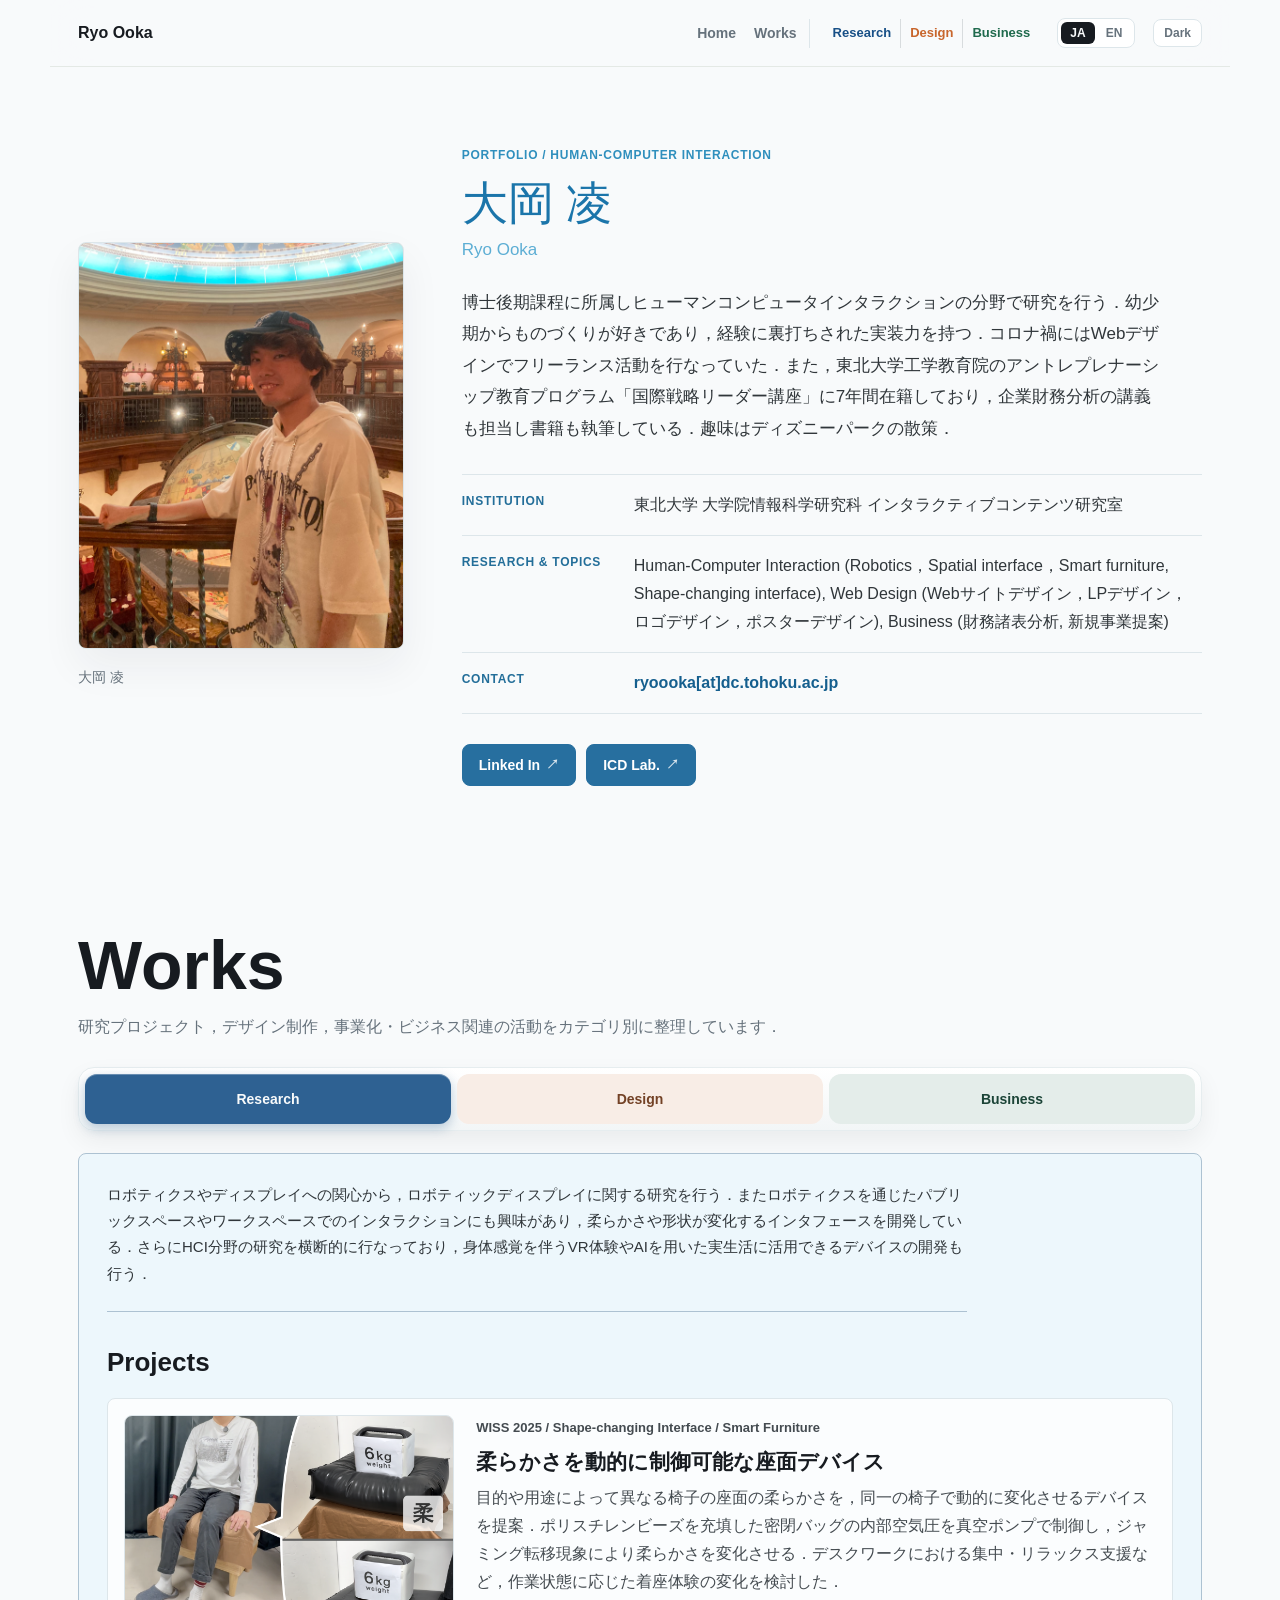
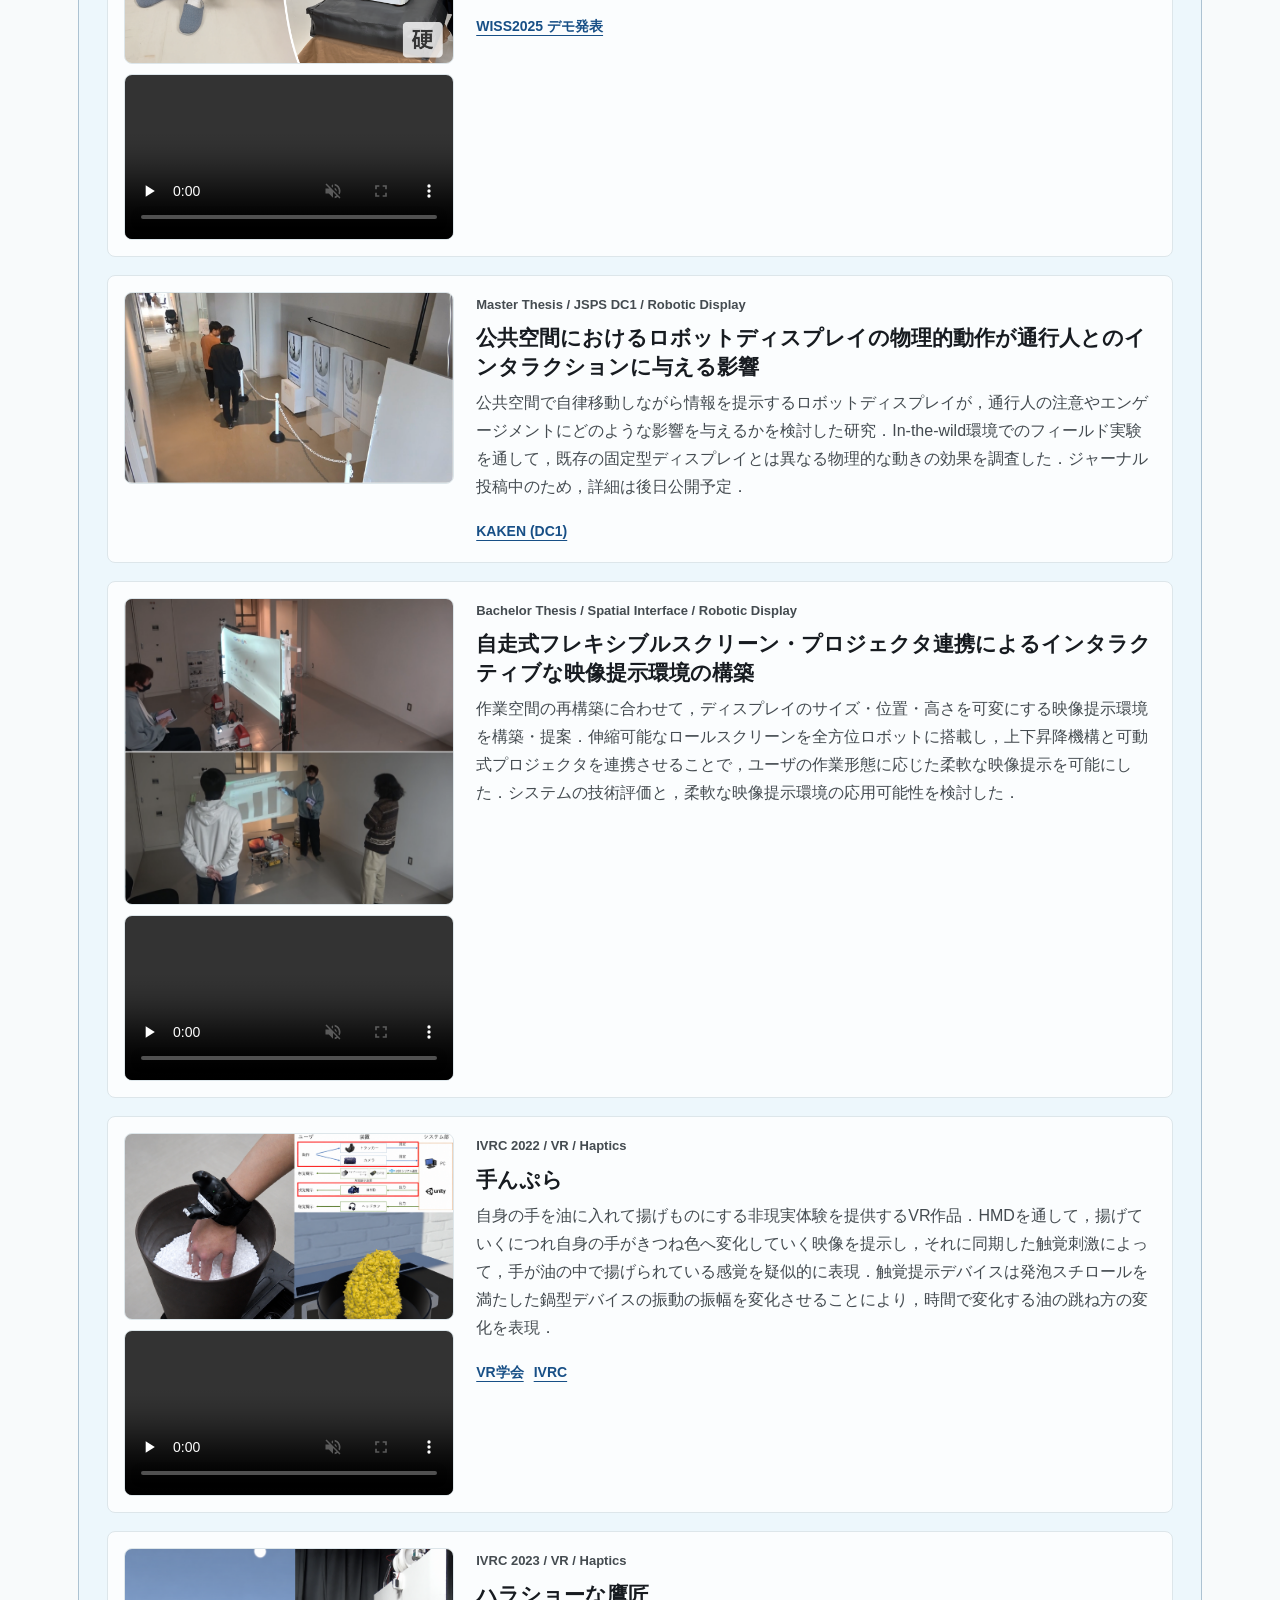
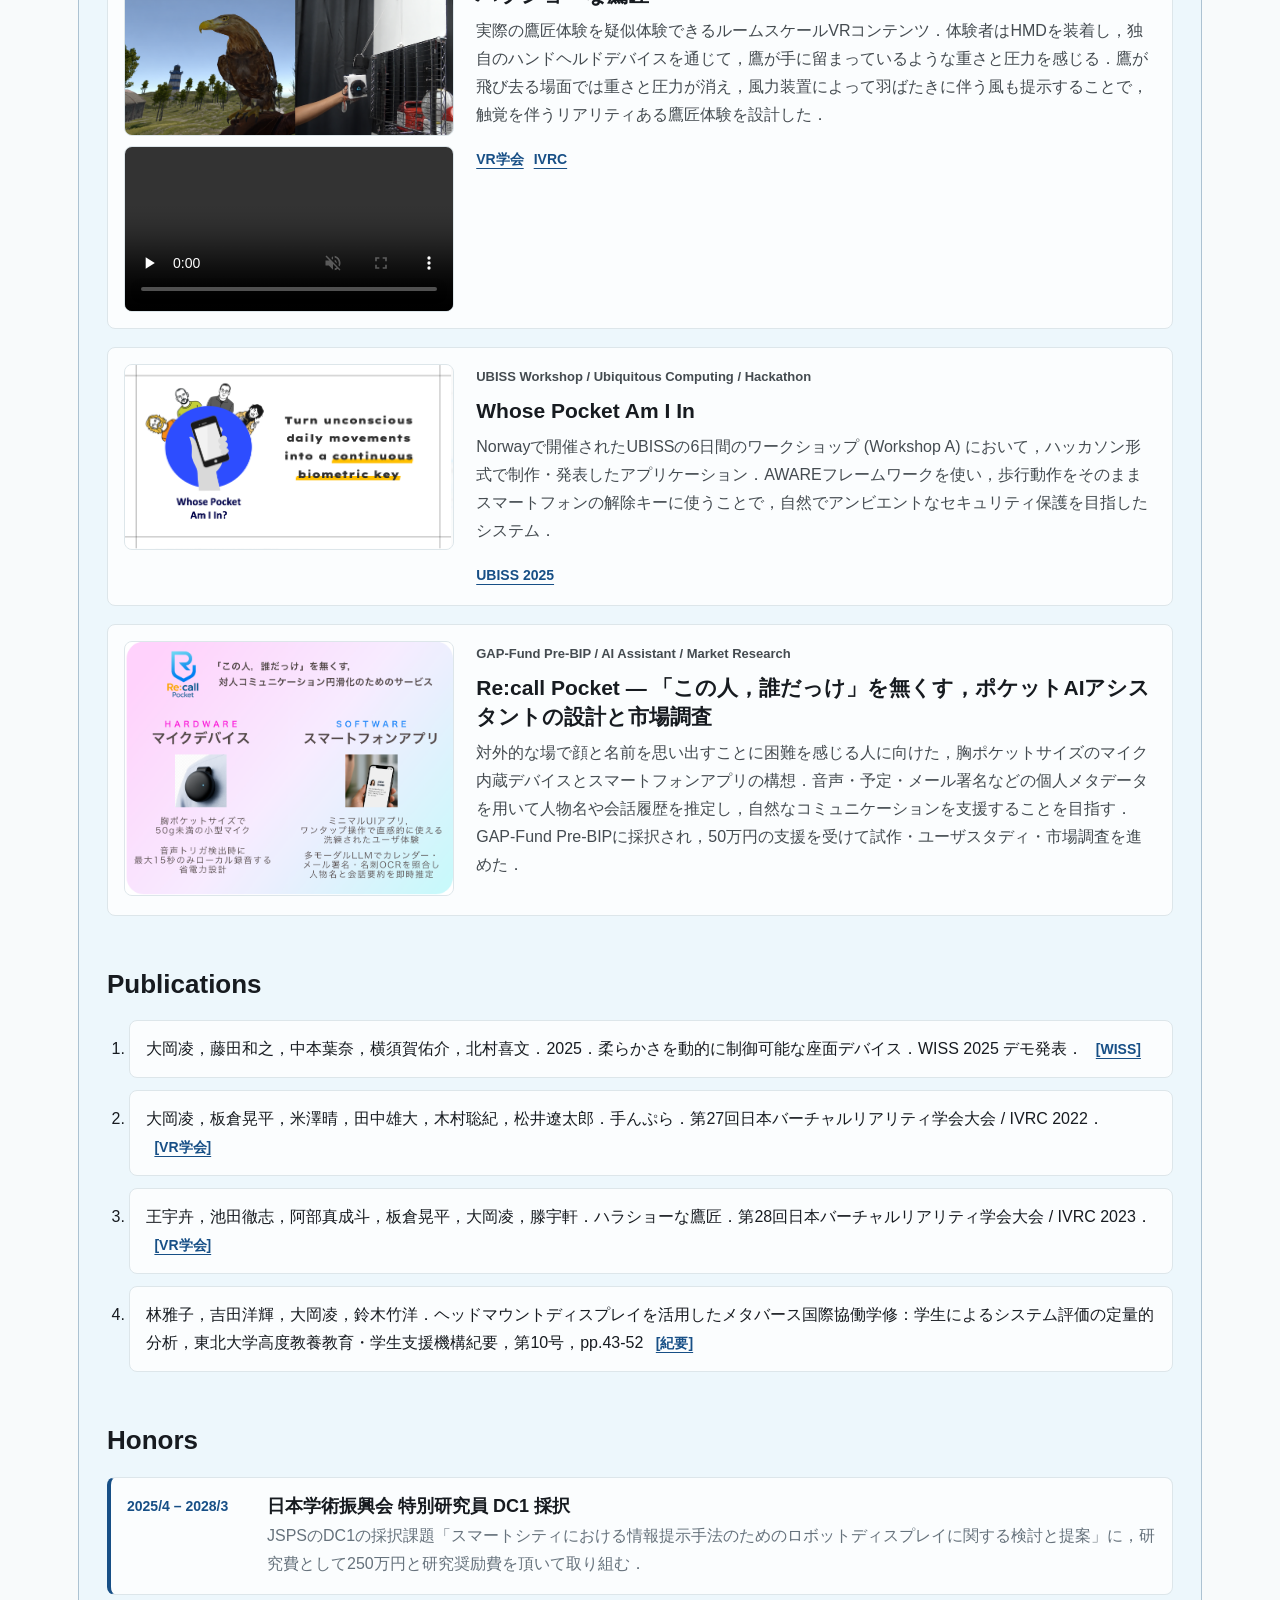
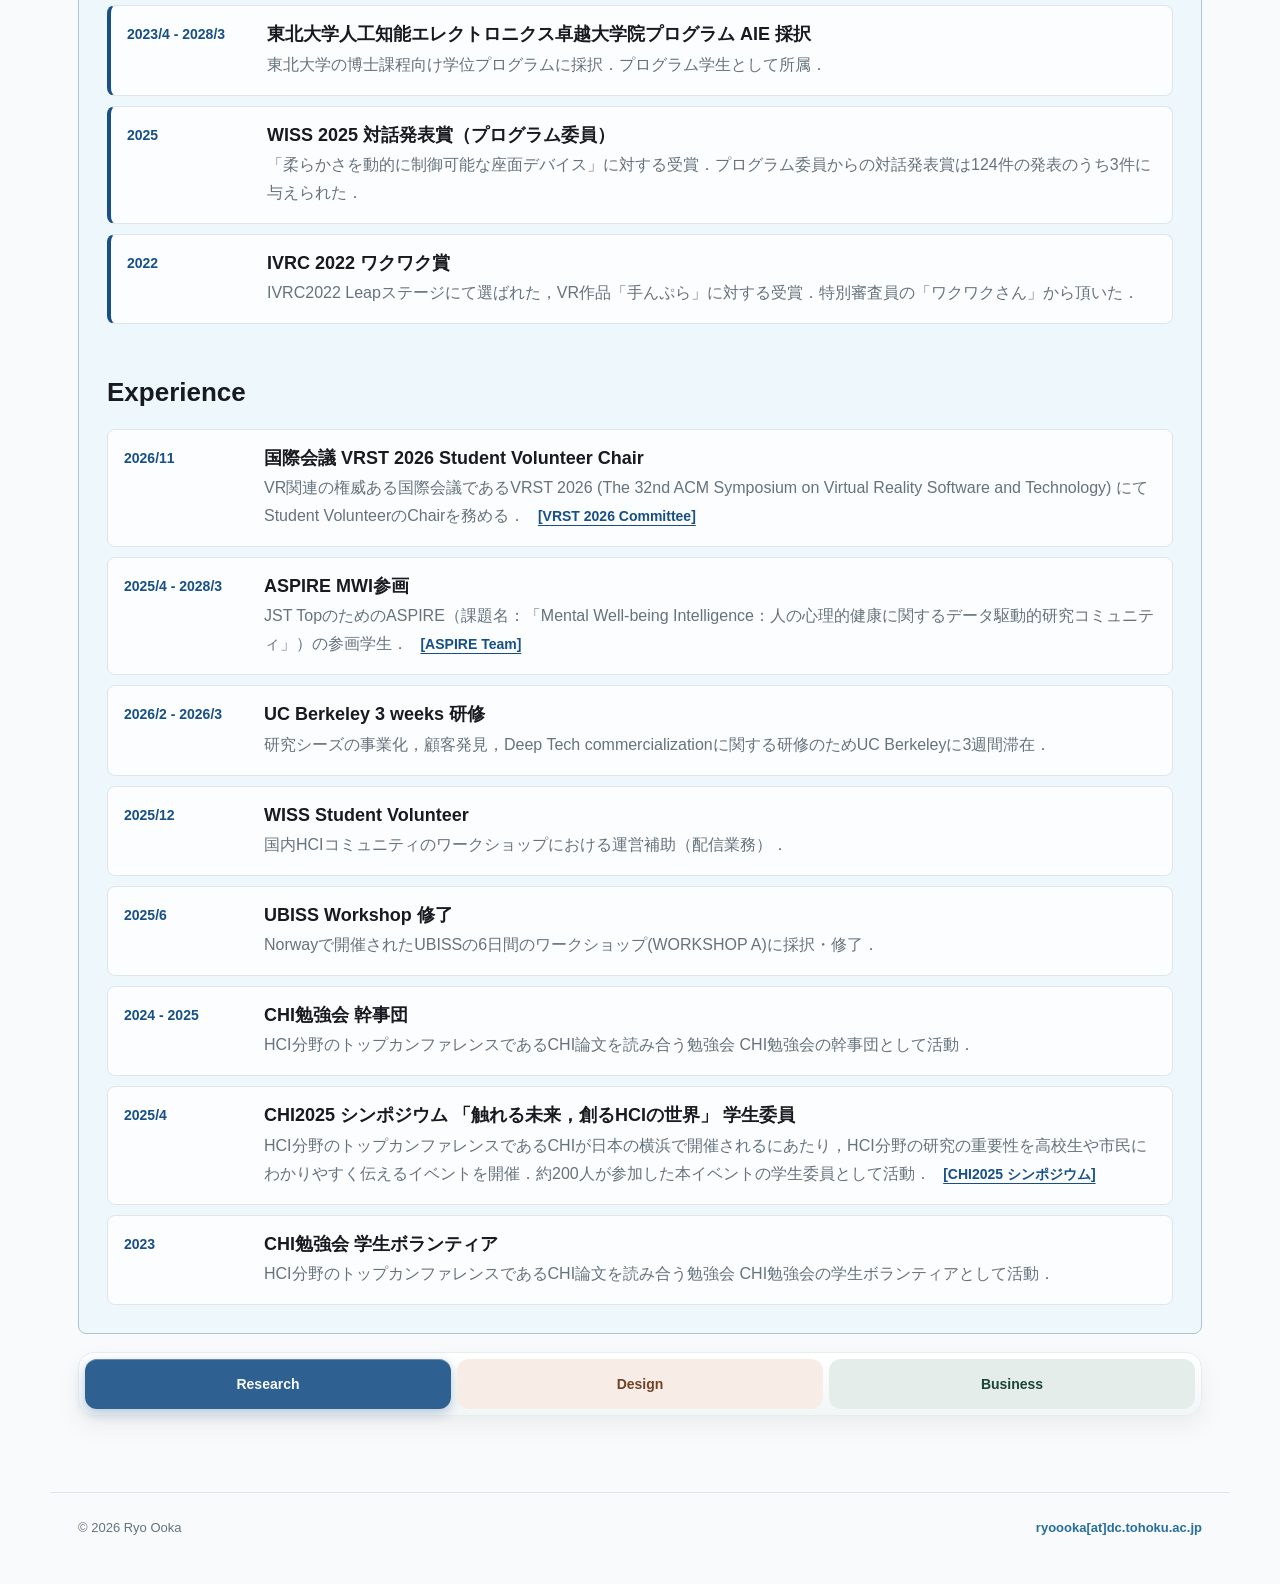
==== commit 7d5d34fe: "adjust button & topics" ====
--- a/index.html
+++ b/index.html
@@ -1,5 +1,5 @@
-<!DOCTYPE html><html lang="ja"> <head><meta charset="UTF-8"><meta name="description" content="大岡凌のポートフォリオ．東北大学大学院情報科学研究科でHuman-Computer Interaction，ロボティックディスプレイ，空間インタフェース，Webデザイン，事業化探索に取り組んでいます．"><meta name="author" content="Ryo Ooka"><meta name="keywords" content="大岡凌,Ryo Ooka,HCI,Human-Computer Interaction,ロボティックディスプレイ,Robotic Display,Spatial Interface,Smart Furniture,Shape-changing Interface,Web Design,Business Development,Tohoku University"><meta name="robots" content="index, follow"><meta name="viewport" content="width=device-width, initial-scale=1.0"><meta name="theme-color" media="(prefers-color-scheme: light)" content="#f8fafb"><meta name="theme-color" media="(prefers-color-scheme: dark)" content="#0c1116"><link rel="canonical" href="https://ryoooka.com/"><link rel="alternate" hreflang="ja" href="https://ryoooka.com/"><link rel="alternate" hreflang="en" href="https://ryoooka.com/en/"><link rel="alternate" hreflang="x-default" href="https://ryoooka.com/"><meta property="og:type" content="profile"><meta property="og:site_name" content="Ryo Ooka Portfolio"><meta property="og:title" content="大岡 凌 | HCI Researcher, Web Designer, Business Development"><meta property="og:description" content="大岡凌のポートフォリオ．東北大学大学院情報科学研究科でHuman-Computer Interaction，ロボティックディスプレイ，空間インタフェース，Webデザイン，事業化探索に取り組んでいます．"><meta property="og:url" content="https://ryoooka.com/"><meta property="og:image" content="https://ryoooka.com/images/profile.jpeg"><meta property="og:locale" content="ja_JP"><meta property="og:locale:alternate" content="en_US"><meta property="profile:first_name" content="Ryo"><meta property="profile:last_name" content="Ooka"><meta name="twitter:card" content="summary"><meta name="twitter:title" content="大岡 凌 | HCI Researcher, Web Designer, Business Development"><meta name="twitter:description" content="大岡凌のポートフォリオ．東北大学大学院情報科学研究科でHuman-Computer Interaction，ロボティックディスプレイ，空間インタフェース，Webデザイン，事業化探索に取り組んでいます．"><meta name="twitter:image" content="https://ryoooka.com/images/profile.jpeg"><script type="application/ld+json">{"@context":"https://schema.org","@type":"Person","name":"Ryo Ooka","alternateName":"大岡 凌","url":"https://ryoooka.com/","image":"https://ryoooka.com/images/profile.jpeg","email":"ryoooka@dc.tohoku.ac.jp","jobTitle":"Doctoral Student / HCI Researcher","affiliation":{"@type":"CollegeOrUniversity","name":"Tohoku University","department":"Graduate School of Information Sciences"},"memberOf":{"@type":"Organization","name":"Interactive Content Design Lab.","url":"https://www.icd.riec.tohoku.ac.jp/"},"sameAs":["https://www.linkedin.com/in/ryoooka?utm_source=share&utm_campaign=share_via&utm_content=profile&utm_medium=ios_app","https://www.icd.riec.tohoku.ac.jp/"],"knowsAbout":["Human-Computer Interaction","Robotic Displays","Spatial Interfaces","Smart Furniture","Shape-changing Interfaces","Web Design","Business Development"]}</script><script type="module">(()=>{const e=localStorage.getItem("theme"),t=window.matchMedia("(prefers-color-scheme: dark)").matches;document.documentElement.dataset.theme=e||(t?"dark":"light")})();</script><title>大岡 凌 | HCI Researcher, Web Designer, Business Development</title><link rel="stylesheet" href="/_astro/global.CKMOB4xy.css"></head> <body> <header class="site-header"> <a class="logo" href="#home" aria-label="Home"> <span>Ryo Ooka</span> </a> <button class="menu-button" aria-label="Open menu" aria-expanded="false"> <span></span> <span></span> <span></span> </button> <nav class="site-nav" aria-label="Main navigation"> <a href="#home">Home</a> <a href="#works">Works</a> <div class="nav-work-tabs" aria-label="Works categories"> <a class="nav-research" href="#works" data-tab-target="research">Research</a> <a class="nav-design" href="#works" data-tab-target="design">Design</a> <a class="nav-business" href="#works" data-tab-target="business">Business</a> </div> <div class="language-switch"> <a class="active" href="/">JA</a> <a href="/en/">EN</a> </div> <button class="theme-toggle" type="button" data-theme-toggle aria-label="Switch color theme"> <span data-theme-label>Dark</span> </button> </nav> </header> <main> <section id="home" class="hero"> <aside class="hero-aside"> <div class="portrait-frame"> <div class="portrait-placeholder" aria-hidden="true">RO</div> <img src="/images/profile.jpeg" alt="大岡凌のプロフィール写真" fetchpriority="high" decoding="async" onerror="this.remove()"> </div> <p>
+<!DOCTYPE html><html lang="ja"> <head><meta charset="UTF-8"><meta name="description" content="大岡凌のポートフォリオ．東北大学大学院情報科学研究科でHuman-Computer Interaction，ロボティックディスプレイ，空間インタフェース，Webデザイン，事業化探索に取り組んでいます．"><meta name="author" content="Ryo Ooka"><meta name="keywords" content="大岡凌,Ryo Ooka,HCI,Human-Computer Interaction,ロボティックディスプレイ,Robotic Display,Spatial Interface,Smart Furniture,Shape-changing Interface,Web Design,Business Development,Tohoku University"><meta name="robots" content="index, follow"><meta name="viewport" content="width=device-width, initial-scale=1.0"><meta name="theme-color" media="(prefers-color-scheme: light)" content="#f8fafb"><meta name="theme-color" media="(prefers-color-scheme: dark)" content="#0c1116"><link rel="canonical" href="https://ryoooka.com/"><link rel="alternate" hreflang="ja" href="https://ryoooka.com/"><link rel="alternate" hreflang="en" href="https://ryoooka.com/en/"><link rel="alternate" hreflang="x-default" href="https://ryoooka.com/"><meta property="og:type" content="profile"><meta property="og:site_name" content="Ryo Ooka Portfolio"><meta property="og:title" content="大岡 凌 | HCI Researcher, Web Designer, Business Development"><meta property="og:description" content="大岡凌のポートフォリオ．東北大学大学院情報科学研究科でHuman-Computer Interaction，ロボティックディスプレイ，空間インタフェース，Webデザイン，事業化探索に取り組んでいます．"><meta property="og:url" content="https://ryoooka.com/"><meta property="og:image" content="https://ryoooka.com/images/profile.jpeg"><meta property="og:locale" content="ja_JP"><meta property="og:locale:alternate" content="en_US"><meta property="profile:first_name" content="Ryo"><meta property="profile:last_name" content="Ooka"><meta name="twitter:card" content="summary"><meta name="twitter:title" content="大岡 凌 | HCI Researcher, Web Designer, Business Development"><meta name="twitter:description" content="大岡凌のポートフォリオ．東北大学大学院情報科学研究科でHuman-Computer Interaction，ロボティックディスプレイ，空間インタフェース，Webデザイン，事業化探索に取り組んでいます．"><meta name="twitter:image" content="https://ryoooka.com/images/profile.jpeg"><script type="application/ld+json">{"@context":"https://schema.org","@type":"Person","name":"Ryo Ooka","alternateName":"大岡 凌","url":"https://ryoooka.com/","image":"https://ryoooka.com/images/profile.jpeg","email":"ryoooka@dc.tohoku.ac.jp","jobTitle":"Doctoral Student / HCI Researcher","affiliation":{"@type":"CollegeOrUniversity","name":"Tohoku University","department":"Graduate School of Information Sciences"},"memberOf":{"@type":"Organization","name":"Interactive Content Design Lab.","url":"https://www.icd.riec.tohoku.ac.jp/"},"sameAs":["https://www.linkedin.com/in/ryoooka?utm_source=share&utm_campaign=share_via&utm_content=profile&utm_medium=ios_app","https://www.icd.riec.tohoku.ac.jp/"],"knowsAbout":["Human-Computer Interaction","Robotic Displays","Spatial Interfaces","Smart Furniture","Shape-changing Interfaces","Web Design","Business Development"]}</script><script type="module">(()=>{const e=localStorage.getItem("theme"),t=window.matchMedia("(prefers-color-scheme: dark)").matches;document.documentElement.dataset.theme=e||(t?"dark":"light")})();</script><title>大岡 凌 | HCI Researcher, Web Designer, Business Development</title><link rel="stylesheet" href="/_astro/global.viWs2AHZ.css"></head> <body> <header class="site-header"> <a class="logo" href="#home" aria-label="Home"> <span>Ryo Ooka</span> </a> <button class="menu-button" aria-label="Open menu" aria-expanded="false"> <span></span> <span></span> <span></span> </button> <nav class="site-nav" aria-label="Main navigation"> <a href="#home">Home</a> <a href="#works">Works</a> <div class="nav-work-tabs" aria-label="Works categories"> <a class="nav-research" href="#works" data-tab-target="research">Research</a> <a class="nav-design" href="#works" data-tab-target="design">Design</a> <a class="nav-business" href="#works" data-tab-target="business">Business</a> </div> <div class="language-switch"> <a class="active" href="/">JA</a> <a href="/en/">EN</a> </div> <button class="theme-toggle" type="button" data-theme-toggle aria-label="Switch color theme"> <span data-theme-label>Dark</span> </button> </nav> </header> <main> <section id="home" class="hero"> <aside class="hero-aside"> <div class="portrait-frame"> <div class="portrait-placeholder" aria-hidden="true">RO</div> <img src="/images/profile.jpeg" alt="大岡凌のプロフィール写真" fetchpriority="high" decoding="async" onerror="this.remove()"> </div> <p>
 大岡 凌
-</p> </aside> <div class="hero-main"> <p class="eyebrow">Portfolio / Human-Computer Interaction</p> <h1>大岡 凌</h1> <p class="name-en">Ryo Ooka</p> <p class="lead">博士後期課程に所属しヒューマンコンピュータインタラクションの分野で研究を行う．幼少期からものづくりが好きであり，経験に裏打ちされた実装力を持つ．コロナ禍にはWebデザインでフリーランス活動を行なっていた．また，東北⼤学⼯学教育院のアントレプレナーシップ教育プログラム「国際戦略リーダー講座」に7年間在籍しており，企業財務分析の講義も担当し書籍も執筆している．趣味はディズニーパークの散策．</p> <dl class="profile-list"> <div> <dt>Institution</dt> <dd>東北大学 大学院情報科学研究科 インタラクティブコンテンツ研究室</dd> </div> <div> <dt>Research Topic</dt> <dd>Human-Computer Interaction (Robotics，Spatial interface，Smart furniture, Shape-changing interface), Web Design (Webサイトデザイン，LPデザイン，ロゴデザイン，ポスターデザイン), Business (財務諸表分析, 新規事業提案)</dd> </div> <div> <dt>Contact</dt> <dd> <a href="mailto:ryoooka[at]dc.tohoku.ac.jp">ryoooka[at]dc.tohoku.ac.jp</a> </dd> </div> </dl> <div class="hero-actions"> <a class="button" href="https://www.linkedin.com/in/ryoooka?utm_source=share&#38;utm_campaign=share_via&#38;utm_content=profile&#38;utm_medium=ios_app" target="_blank"> Linked In <span class="button-tag">↗</span> </a><a class="button" href="https://www.icd.riec.tohoku.ac.jp/" target="_blank"> ICD Lab. <span class="button-tag">↗</span> </a> </div> </div> </section> <section id="works" class="works section"> <div class="section-heading works-heading"> <p class="eyebrow">Works</p> <h2>Works</h2> <p>
+</p> </aside> <div class="hero-main"> <p class="eyebrow">Portfolio / Human-Computer Interaction</p> <h1>大岡 凌</h1> <p class="name-en">Ryo Ooka</p> <p class="lead">博士後期課程に所属しヒューマンコンピュータインタラクションの分野で研究を行う．幼少期からものづくりが好きであり，経験に裏打ちされた実装力を持つ．コロナ禍にはWebデザインでフリーランス活動を行なっていた．また，東北⼤学⼯学教育院のアントレプレナーシップ教育プログラム「国際戦略リーダー講座」に7年間在籍しており，企業財務分析の講義も担当し書籍も執筆している．趣味はディズニーパークの散策．</p> <dl class="profile-list"> <div> <dt>Institution</dt> <dd>東北大学 大学院情報科学研究科 インタラクティブコンテンツ研究室</dd> </div> <div> <dt>Research & Topics</dt> <dd>Human-Computer Interaction (Robotics，Spatial interface，Smart furniture, Shape-changing interface), Web Design (Webサイトデザイン，LPデザイン，ロゴデザイン，ポスターデザイン), Business (財務諸表分析, 新規事業提案)</dd> </div> <div> <dt>Contact</dt> <dd> <a href="mailto:ryoooka[at]dc.tohoku.ac.jp">ryoooka[at]dc.tohoku.ac.jp</a> </dd> </div> </dl> <div class="hero-actions"> <a class="button" href="https://www.linkedin.com/in/ryoooka?utm_source=share&#38;utm_campaign=share_via&#38;utm_content=profile&#38;utm_medium=ios_app" target="_blank"> Linked In <span class="button-tag">↗</span> </a><a class="button" href="https://www.icd.riec.tohoku.ac.jp/" target="_blank"> ICD Lab. <span class="button-tag">↗</span> </a> </div> </div> </section> <section id="works" class="works section"> <div class="section-heading works-heading"> <p class="eyebrow">Works</p> <h2>Works</h2> <p>
 研究プロジェクト，デザイン制作，事業化・ビジネス関連の活動をカテゴリ別に整理しています．
 </p> </div> <div class="tab-controls" data-tab-controls> <button class="tab-button active research-tab" type="button" data-tab="research">Research</button> <button class="tab-button design-tab" type="button" data-tab="design">Design</button> <button class="tab-button business-tab" type="button" data-tab="business">Business</button> </div> <div class="tab-panel active theme-research" id="research"> <div class="tab-intro"> <p>ロボティクスやディスプレイへの関心から，ロボティックディスプレイに関する研究を行う．またロボティクスを通じたパブリックスペースやワークスペースでのインタラクションにも興味があり，柔らかさや形状が変化するインタフェースを開発している．さらにHCI分野の研究を横断的に行なっており，身体感覚を伴うVR体験やAIを用いた実生活に活用できるデバイスの開発も行う．</p> </div> <section class="subsection"> <h3>Projects</h3> <div class="feature-list"> <article class="feature-card"> <div class="feature-media"> <img src="/images/research/research-soft-seat.png" alt="柔らかさを動的に制御可能な座面デバイス teaser" loading="lazy" decoding="async" onerror="this.remove()"> <video controls muted playsinline preload="none" onerror="this.remove()"> <source src="/movies/research-soft-seat.mp4" type="video/mp4"> </video> </div> <div class="feature-content"> <p class="meta">WISS 2025 / Shape-changing Interface / Smart Furniture</p> <h4>柔らかさを動的に制御可能な座面デバイス</h4> <p>目的や用途によって異なる椅子の座面の柔らかさを，同一の椅子で動的に変化させるデバイスを提案．ポリスチレンビーズを充填した密閉バッグの内部空気圧を真空ポンプで制御し，ジャミング転移現象により柔らかさを変化させる．デスクワークにおける集中・リラックス支援など，作業状態に応じた着座体験の変化を検討した．</p> <div class="link-row"> <a href="https://www.wiss.org/WISS2025Proceedings/data/demo/1-C15.pdf">WISS2025 デモ発表</a> </div> </div> </article><article class="feature-card"> <div class="feature-media"> <img src="/images/research/research-robotic-display.png" alt="公共空間におけるロボットディスプレイの物理的動作が通行人とのインタラクションに与える影響 teaser" loading="lazy" decoding="async" onerror="this.remove()">  </div> <div class="feature-content"> <p class="meta">Master Thesis / JSPS DC1 / Robotic Display</p> <h4>公共空間におけるロボットディスプレイの物理的動作が通行人とのインタラクションに与える影響</h4> <p>公共空間で自律移動しながら情報を提示するロボットディスプレイが，通行人の注意やエンゲージメントにどのような影響を与えるかを検討した研究．In-the-wild環境でのフィールド実験を通して，既存の固定型ディスプレイとは異なる物理的な動きの効果を調査した．ジャーナル投稿中のため，詳細は後日公開予定．</p> <div class="link-row"> <a href="https://kaken.nii.ac.jp/ja/grant/KAKENHI-PROJECT-25KJ0551/">KAKEN (DC1)</a> </div> </div> </article><article class="feature-card"> <div class="feature-media"> <img src="/images/research/research-flexible-screen.png" alt="自走式フレキシブルスクリーン・プロジェクタ連携によるインタラクティブな映像提示環境の構築 teaser" loading="lazy" decoding="async" onerror="this.remove()"> <video controls muted playsinline preload="none" onerror="this.remove()"> <source src="/movies/research-flexible-screen.mp4" type="video/mp4"> </video> </div> <div class="feature-content"> <p class="meta">Bachelor Thesis / Spatial Interface / Robotic Display</p> <h4>自走式フレキシブルスクリーン・プロジェクタ連携によるインタラクティブな映像提示環境の構築</h4> <p>作業空間の再構築に合わせて，ディスプレイのサイズ・位置・高さを可変にする映像提示環境を構築・提案．伸縮可能なロールスクリーンを全方位ロボットに搭載し，上下昇降機構と可動式プロジェクタを連携させることで，ユーザの作業形態に応じた柔軟な映像提示を可能にした．システムの技術評価と，柔軟な映像提示環境の応用可能性を検討した．</p> <div class="link-row">  </div> </div> </article><article class="feature-card"> <div class="feature-media"> <img src="/images/research/research-tenpura.png" alt="手んぷら teaser" loading="lazy" decoding="async" onerror="this.remove()"> <video controls muted playsinline preload="none" onerror="this.remove()"> <source src="/movies/research-tenpura.mp4" type="video/mp4"> </video> </div> <div class="feature-content"> <p class="meta">IVRC 2022 / VR / Haptics</p> <h4>手んぷら</h4> <p>自身の手を油に入れて揚げものにする非現実体験を提供するVR作品．HMDを通して，揚げていくにつれ自身の手がきつね色へ変化していく映像を提示し，それに同期した触覚刺激によって，手が油の中で揚げられている感覚を疑似的に表現．触覚提示デバイスは発泡スチロールを満たした鍋型デバイスの振動の振幅を変化させることにより，時間で変化する油の跳ね方の変化を表現．</p> <div class="link-row"> <a href="https://conference.vrsj.org/ac2022/program/1A3.html">VR学会</a><a href="https://ivrc.net/2022/leap/">IVRC</a> </div> </div> </article><article class="feature-card"> <div class="feature-media"> <img src="/images/research/research-takajo.png" alt="ハラショーな鷹匠 teaser" loading="lazy" decoding="async" onerror="this.remove()"> <video controls muted playsinline preload="none" onerror="this.remove()"> <source src="/movies/research-takajo.mp4" type="video/mp4"> </video> </div> <div class="feature-content"> <p class="meta">IVRC 2023 / VR / Haptics</p> <h4>ハラショーな鷹匠</h4> <p>実際の鷹匠体験を疑似体験できるルームスケールVRコンテンツ．体験者はHMDを装着し，独自のハンドヘルドデバイスを通じて，鷹が手に留まっているような重さと圧力を感じる．鷹が飛び去る場面では重さと圧力が消え，風力装置によって羽ばたきに伴う風も提示することで，触覚を伴うリアリティある鷹匠体験を設計した．</p> <div class="link-row"> <a href="https://conference.vrsj.org/ac2023/program/IVRC.html">VR学会</a><a href="https://ivrc.net/archive/%E3%83%8F%E3%83%A9%E3%82%B7%E3%83%A7%E3%83%BC%E3%81%AA%E9%B7%B9%E5%8C%A02023/">IVRC</a> </div> </div> </article><article class="feature-card"> <div class="feature-media"> <img src="/images/research/research-whose-pocket.png" alt="Whose Pocket Am I In teaser" loading="lazy" decoding="async" onerror="this.remove()">  </div> <div class="feature-content"> <p class="meta">UBISS Workshop / Ubiquitous Computing / Hackathon</p> <h4>Whose Pocket Am I In</h4> <p>Norwayで開催されたUBISSの6日間のワークショップ (Workshop A) において，ハッカソン形式で制作・発表したアプリケーション．AWAREフレームワークを使い，歩行動作をそのままスマートフォンの解除キーに使うことで，自然でアンビエントなセキュリティ保護を目指したシステム．</p> <div class="link-row"> <a href="https://ubicomp.oulu.fi/UBISS2025">UBISS 2025</a> </div> </div> </article><article class="feature-card"> <div class="feature-media"> <img src="/images/research/research-recall-pocket.png" alt="Re:call Pocket ― 「この人，誰だっけ」を無くす，ポケットAIアシスタントの設計と市場調査 teaser" loading="lazy" decoding="async" onerror="this.remove()">  </div> <div class="feature-content"> <p class="meta">GAP-Fund Pre-BIP / AI Assistant / Market Research</p> <h4>Re:call Pocket ― 「この人，誰だっけ」を無くす，ポケットAIアシスタントの設計と市場調査</h4> <p>対外的な場で顔と名前を思い出すことに困難を感じる人に向けた，胸ポケットサイズのマイク内蔵デバイスとスマートフォンアプリの構想．音声・予定・メール署名などの個人メタデータを用いて人物名や会話履歴を推定し，自然なコミュニケーションを支援することを目指す．GAP-Fund Pre-BIPに採択され，50万円の支援を受けて試作・ユーザスタディ・市場調査を進めた．</p> <div class="link-row">  </div> </div> </article> </div> </section> <section class="subsection"> <h3>Publications</h3> <ol class="publication-list"> <li> <span>大岡凌，藤田和之，中本葉奈，横須賀佑介，北村喜文．2025．柔らかさを動的に制御可能な座面デバイス．WISS 2025 デモ発表．</span> <span class="inline-links"> <a href="https://www.wiss.org/WISS2025Proceedings/data/demo/1-C15.pdf">[WISS]</a> </span> </li><li> <span>大岡凌，板倉晃平，米澤晴，田中雄大，木村聡紀，松井遼太郎．手んぷら．第27回日本バーチャルリアリティ学会大会 / IVRC 2022．</span> <span class="inline-links"> <a href="https://conference.vrsj.org/ac2022/program/1A3.html">[VR学会]</a> </span> </li><li> <span>王宇卉，池田徹志，阿部真成斗，板倉晃平，大岡凌，滕宇軒．ハラショーな鷹匠．第28回日本バーチャルリアリティ学会大会 / IVRC 2023．</span> <span class="inline-links"> <a href="https://conference.vrsj.org/ac2023/program/doc/IVRC-09.pdf">[VR学会]</a> </span> </li><li> <span>林雅子，吉田洋輝，大岡凌，鈴木竹洋．ヘッドマウントディスプレイを活用したメタバース国際協働学修：学生によるシステム評価の定量的分析，東北大学高度教養教育・学生支援機構紀要，第10号，pp.43-52</span> <span class="inline-links"> <a href="https://www.ihe.tohoku.ac.jp/wp-content/uploads/2025/07/bulletin_2024.pdf#page=47">[紀要]</a> </span> </li> </ol> </section> <section class="subsection"> <h3>Honors</h3> <div class="award-list"> <article> <span>2025/4 – 2028/3 </span> <div> <h4>日本学術振興会 特別研究員 DC1 採択</h4> <p>JSPSのDC1の採択課題「スマートシティにおける情報提示手法のためのロボットディスプレイに関する検討と提案」に，研究費として250万円と研究奨励費を頂いて取り組む．</p>  </div> </article><article> <span>2023/4 - 2028/3</span> <div> <h4>東北大学人工知能エレクトロニクス卓越大学院プログラム AIE 採択</h4> <p>東北大学の博士課程向け学位プログラムに採択．プログラム学生として所属．</p>  </div> </article><article> <span>2025</span> <div> <h4>WISS 2025 対話発表賞（プログラム委員）</h4> <p>「柔らかさを動的に制御可能な座面デバイス」に対する受賞．プログラム委員からの対話発表賞は124件の発表のうち3件に与えられた．</p>  </div> </article><article> <span>2022</span> <div> <h4>IVRC 2022 ワクワク賞</h4> <p>IVRC2022 Leapステージにて選ばれた，VR作品「手んぷら」に対する受賞．特別審査員の「ワクワクさん」から頂いた．</p>  </div> </article> </div> </section> <section class="subsection"> <h3>Experience</h3> <div class="compact-list"> <article> <span>2026/11</span> <div> <h4>国際会議 VRST 2026 Student Volunteer Chair</h4> <p> VR関連の権威ある国際会議であるVRST 2026 (The 32nd ACM Symposium on Virtual Reality Software and Technology) にてStudent VolunteerのChairを務める． <span class="inline-links"> <a href="https://vrst.acm.org/vrst2026/committee/" target="_blank">[VRST 2026 Committee]</a> </span> </p> </div> </article><article> <span>2025/4 - 2028/3</span> <div> <h4>ASPIRE MWI参画</h4> <p> JST TopのためのASPIRE（課題名：「Mental Well-being Intelligence：人の心理的健康に関するデータ駆動的研究コミュニティ」）の参画学生． <span class="inline-links"> <a href="https://aspire-mwi.org/team/" target="_blank">[ASPIRE Team]</a> </span> </p> </div> </article><article> <span>2026/2 - 2026/3</span> <div> <h4>UC Berkeley 3 weeks 研修</h4> <p> 研究シーズの事業化，顧客発見，Deep Tech commercializationに関する研修のためUC Berkeleyに3週間滞在．  </p> </div> </article><article> <span>2025/12</span> <div> <h4>WISS Student Volunteer</h4> <p> 国内HCIコミュニティのワークショップにおける運営補助（配信業務）．  </p> </div> </article><article> <span>2025/6</span> <div> <h4>UBISS Workshop 修了</h4> <p> Norwayで開催されたUBISSの6日間のワークショップ(WORKSHOP A)に採択・修了．  </p> </div> </article><article> <span>2024 - 2025</span> <div> <h4>CHI勉強会 幹事団</h4> <p> HCI分野のトップカンファレンスであるCHI論文を読み合う勉強会 CHI勉強会の幹事団として活動．  </p> </div> </article><article> <span>2025/4</span> <div> <h4>CHI2025 シンポジウム 「触れる未来，創るHCIの世界」 学生委員</h4> <p> HCI分野のトップカンファレンスであるCHIが日本の横浜で開催されるにあたり，HCI分野の研究の重要性を高校生や市民にわかりやすく伝えるイベントを開催．約200人が参加した本イベントの学生委員として活動． <span class="inline-links"> <a href="https://sigchi.jp/symposium/chi2025_symposium/" target="_blank">[CHI2025 シンポジウム]</a> </span> </p> </div> </article><article> <span>2023</span> <div> <h4>CHI勉強会 学生ボランティア</h4> <p> HCI分野のトップカンファレンスであるCHI論文を読み合う勉強会 CHI勉強会の学生ボランティアとして活動．  </p> </div> </article> </div> </section> </div> <div class="tab-panel theme-design" id="design"> <div class="tab-intro"> <p>サイト作成の技術を活かし，コロナ禍よりデザイン作成から一貫して取り組むWeb designのフリーランスとして活動．HP作成，ロゴ，資料作成など，情報の構造と視覚表現をつなぐ制作に取り組む．さらに，ビジネスやマーケティングへの関心も活かし，デザインを通したイベント全体の設計やプロダクト設計も行う．</p> </div> <section class="subsection"> <h3>Topics</h3> <div class="feature-list"> <article class="feature-card"> <div class="feature-media"> <img src="/images/design/design-ccontents-cording.png" alt="コンテンツ販売 実践コーディング teaser" loading="lazy" decoding="async" onerror="this.remove()"> </div> <div class="feature-content"> <p class="meta">Web Design / Contents / Marketing</p> <h4>コンテンツ販売 実践コーディング</h4> <p>駆け出しのフリーランスのコーダー向けのコンテンツを販売．フリーランス初期は実績掲載できるものが少なく経験や学習が仕事の獲得に結びつかないという問題の解決に向け，実績掲載ができるWebデザインコンテンツを設計．SNSマーケティングやLINE Businessアカウントでのリピート販売の経路の設計，Slackを用いたコミュニティ運営など包括的に事業を行なった．</p> <div class="link-row">  </div> </div> </article><article class="feature-card"> <div class="feature-media"> <img src="/images/design/design-chi-symposium.jpg" alt="CHI 2025 シンポジウム teaser" loading="lazy" decoding="async" onerror="this.remove()"> </div> <div class="feature-content"> <p class="meta">Web Design / Event Website</p> <h4>CHI 2025 シンポジウム</h4> <p>HCI分野のトップカンファレンスであるCHIが日本の横浜で開催されるにあたり，HCI分野の研究の重要性を高校生や市民にわかりやすく伝えるイベント「触れる未来，創るHCIの世界」が開催された．約200人が参加した本イベントの学生委員として活動．横浜市に配布されたポスターのデザインやWebサイトの作成をはじめとして，当日の案内看板やスライド，腕章などイベントの総合デザインを担当．情報構造，視認性，イベント告知に必要な導線を考慮してデザインした．加えて来場者の動線などイベントの体験設計も担当．</p> <div class="link-row"> <a href="https://sigchi.jp/symposium/chi2025_symposium/" target="_blank">Website</a> </div> </div> </article> </div> </section> <section class="subsection"> <h3>Works</h3> <div class="work-grid"> <article class="work-card"> <img src="/images/design/design-chatRuna.png" alt="Chat Runa様 ロゴ/バナー作成 image" loading="lazy" decoding="async" onerror="this.remove()"> <div> <h4>Chat Runa様 ロゴ/バナー作成</h4> <p></p> </div> </article><article class="work-card"> <img src="/images/design/design-banner_sun.png" alt="ひまわりフェスティバル バナー image" loading="lazy" decoding="async" onerror="this.remove()"> <div> <h4>ひまわりフェスティバル バナー</h4> <p></p> </div> </article><article class="work-card"> <img src="/images/design/design-goods-fest.png" alt="東北大学祭2020 グッズデザイン 付箋 image" loading="lazy" decoding="async" onerror="this.remove()"> <div> <h4>東北大学祭2020 グッズデザイン 付箋</h4> <p></p> </div> </article><article class="work-card"> <img src="/images/design/design-goods-coaster.jpg" alt="グッズデザイン コースター image" loading="lazy" decoding="async" onerror="this.remove()"> <div> <h4>グッズデザイン コースター</h4> <p></p> </div> </article><article class="work-card"> <img src="/images/design/design-hp-prefumo.png" alt="HPデザイン image" loading="lazy" decoding="async" onerror="this.remove()"> <div> <h4>HPデザイン</h4> <p></p> </div> </article><article class="work-card"> <img src="/images/design/design-hp-hotel.png" alt="HPデザイン image" loading="lazy" decoding="async" onerror="this.remove()"> <div> <h4>HPデザイン</h4> <p></p> </div> </article><article class="work-card"> <img src="/images/design/design-radio-banner.png" alt="ラジオ 宣伝用バナーデザイン image" loading="lazy" decoding="async" onerror="this.remove()"> <div> <h4>ラジオ 宣伝用バナーデザイン</h4> <p></p> </div> </article><article class="work-card"> <img src="/images/design/design-radio-logo.png" alt="ラジオ ロゴデザイン image" loading="lazy" decoding="async" onerror="this.remove()"> <div> <h4>ラジオ ロゴデザイン</h4> <p></p> </div> </article><article class="work-card"> <img src="/images/design/design-hp-cafe.png" alt="HPデザイン image" loading="lazy" decoding="async" onerror="this.remove()"> <div> <h4>HPデザイン</h4> <p></p> </div> </article><article class="work-card"> <img src="/images/design/design-lp-veg.png" alt="LPデザイン image" loading="lazy" decoding="async" onerror="this.remove()"> <div> <h4>LPデザイン</h4> <p></p> </div> </article> </div> </section> </div> <div class="tab-panel theme-business" id="business"> <div class="tab-intro"> <p>大学学部1年次より，実企業の財務諸表を読み新規事業提案を行う，東北大学工学教育院が開講する「国際戦略リーダー講座」に所属．実際に大企業の経営層への事業提案を行い，講座のノウハウや活動をまとめた書籍も出版．近年ではより実践的な活動として，研究シーズの社会実装，顧客発見，事業化探索へと行動を移している．</p> </div> <section class="subsection"> <h3>Topics</h3> <div class="feature-list"> <article class="feature-card"> <div class="feature-media"> <img src="/images/business/business-gsc-logo.png" alt="国際戦略リーダー講座 teaser" loading="lazy" decoding="async" onerror="this.remove()"> </div> <div class="feature-content"> <p class="meta">Business / Strategy / Global Program</p> <h4>国際戦略リーダー講座</h4> <p>東北大学工学教育院が主催する毎週土曜日の課外講座．学部1年次である2019年より継続して取り組み，7年間受講した．株式会社が発行している財務諸表や株主総会説明資料などの公開資料を読み解き，革新的な新規事業提案を行う．本講座で1年間取り組む課題文は「ソフトバンクがアマゾンを事業規模で追い越すための提案をしてください」のような壮大かつ答えのない課題であり，この課題文に答えるような革新的な事業を考え，それを実現可能な形で説得力を持って提案するために各種財務指標を使う．</p> <div class="link-row"> <a href="http://www.iee.eng.tohoku.ac.jp/lecture/intl.html">国際戦略リーダー講座（東北大学 工学教育院）</a> </div> </div> </article><article class="feature-card"> <div class="feature-media"> <img src="/images/business/business-book.png" alt="新規事業提案に関する書籍出版 teaser" loading="lazy" decoding="async" onerror="this.remove()"> </div> <div class="feature-content"> <p class="meta">Book / Publishing</p> <h4>新規事業提案に関する書籍出版</h4> <p>東北大学で開講され，10年にわたり学生たちに経営と戦略のスキルを教えてきた「国際戦略講座」の集大成となる本「GAFAMを超える新事業立案」の責任執筆著者を務めた．本書は「データを集め、分析し、説得力をもって提案する」その技術を学び，イノベーションを起こす力を育てる本格的な内容となっている．2023年度の課題「イオンがAmazonを超えるための事業提案をしてください」を軸に，この年度に行われた講義を元にした内容として，財務諸表の読み方，定性分析，デザイン思考といったビジネスや事業提案に不可欠なスキルを網羅．</p> <div class="link-row"> <a href="https://amzn.asia/d/0i1VFuc9">書籍販売ページ (Amazon)</a><a href="https://ndlsearch.ndl.go.jp/books/R100000002-I033846200">国立国会図書館</a> </div> </div> </article><article class="feature-card"> <div class="feature-media"> <img src="/images/business/business-recall-pocket.png" alt="GAPファンド Pre-BIP 採択 teaser" loading="lazy" decoding="async" onerror="this.remove()"> </div> <div class="feature-content"> <p class="meta">Gap Fund</p> <h4>GAPファンド Pre-BIP 採択</h4> <p>対外的な場で顔と名前を思い出すことに困難を感じる人に向けた，胸ポケットサイズのマイク内蔵デバイスとスマートフォンアプリ「Re:call Pocket ― 「この人，誰だっけ」を無くす，ポケットAIアシスタント」の設計と市場調査を行うプロジェクト．研究の商業化を目指すGapファンドに採択され，1年間50万円の資金援助を受けた．本プロジェクトは音声・予定・メール署名などの個人メタデータを用いて人物名や会話履歴を推定し，自然なコミュニケーションを支援することを目指したデバイスである．</p> <div class="link-row">  </div> </div> </article><article class="feature-card"> <div class="feature-media"> <img src="/images/business/business-omnicushion.png" alt="MASP「本気で起業を目指す大学院生のための3週間海外研修プログラム」採択 teaser" loading="lazy" decoding="async" onerror="this.remove()"> </div> <div class="feature-content"> <p class="meta">Global Program / Seeds</p> <h4>MASP「本気で起業を目指す大学院生のための3週間海外研修プログラム」採択</h4> <p>東北大学工学部・工学教育院アントレプレナーシップ教育部門が主催した「本気で起業を目指す大学院生のための3週間海外研修プログラム」に採択され，2026年2月から3週間，世界的にトップのビジネススクールであるカリフォルニア大学のBerkeleyキャンパスにあるHaas Business Schoolに派遣された．デザイン思考をベースとするアントレプレナーシップ教育を受けつつ，顧客インタビューを通したニーズ開拓やビジネスモデルキャンバスの仮説検証を行った．</p> <div class="link-row"> <a href="https://adjoining-tempo-834.notion.site/Special-Program-for-Excellent-PhD-Students-26b654b459d880a7b1b5e551bf9ab410">Special Program for Excellent PhD Students (MASP)</a> </div> </div> </article><article class="feature-card"> <div class="feature-media"> <img src="/images/business/business-lecture.png" alt="国際戦略リーダー講座 財務諸表講義 teaser" loading="lazy" decoding="async" onerror="this.remove()"> </div> <div class="feature-content"> <p class="meta">Lecture / Business / Strategy</p> <h4>国際戦略リーダー講座 財務諸表講義</h4> <p>2021年度国際戦略リーダー講座において，受講生約40人に対し座学・演習・実践問題を含む9時間の講義を設計．主にPL（損益計算書），BS（貸借対照表）の講義を作成．さらに，Appleを対象企業にした3時間分の総合演習問題も作成．</p> <div class="link-row">  </div> </div> </article><article class="feature-card"> <div class="feature-media"> <img src="/images/business/business-poster.png" alt="超異分野学会「東北大学 国際戦略講座の取り組み」 ポスター発表 teaser" loading="lazy" decoding="async" onerror="this.remove()"> </div> <div class="feature-content"> <p class="meta">Poster / Business / Strategy</p> <h4>超異分野学会「東北大学 国際戦略講座の取り組み」 ポスター発表</h4> <p>東北大学で開講されている「国際戦略講座」で行われているアントレプレナーシップ教育の取り組みを，事業家や経営学の国内外の先生方との関係構築のために講座の取り組みを紹介するポスター発表を行なった．</p> <div class="link-row">  </div> </div> </article><article class="feature-card"> <div class="feature-media"> <img src="/images/business/business-antlers.png" alt="鹿島アントラーズへの事業提案 teaser" loading="lazy" decoding="async" onerror="this.remove()"> </div> <div class="feature-content"> <p class="meta">Business Presentation</p> <h4>鹿島アントラーズへの事業提案</h4> <p>鹿島アントラーズの新しいスタジアム建設にあたり，「スタジアムの建設地である茨城県の鹿行地域の地域貢献にもなるようなスタジアムの付加価値を作り上げる」という方針をもとに新規事業提案を行なった．現地視察として，鹿行地域に出向き，スタジアムを運営する鹿島アントラーズFCの経営層と意見交換，鹿行地域の内の１つの市である行方市長と会談．2ヶ月後に鹿島アントラーズFCの経営層の方や，経営権を持つメルカリの会長の前で新規事業提案を実際に行い，議論をした．</p> <div class="link-row">  </div> </div> </article><article class="feature-card"> <div class="feature-media"> <img src="/images/business/business-radio.png" alt="プレゼン型バラエティラジオ パーソナリティ teaser" loading="lazy" decoding="async" onerror="this.remove()"> </div> <div class="feature-content"> <p class="meta">Business / Strategy / Global Program</p> <h4>プレゼン型バラエティラジオ パーソナリティ</h4> <p>東北大学で面白い活動を行なっている学生をゲストとして招き，プレゼンする形で多くの人に紹介するラジオシリーズ「今夜もShow会していいですか」のパーソナリティの1人を務めた．</p> <div class="link-row"> <a href="https://stand.fm/channels/62dd03e873ef6bc2496e5b66">stand.fm</a> </div> </div> </article> </div> </section> <section class="subsection"> <h3>Works</h3> <div class="work-grid"> <article class="work-card"> <img src="/images/business/business-grand2024.png" alt="2024年最終発表「富士の水」 image" loading="lazy" decoding="async" onerror="this.remove()"> <div> <h4>2024年最終発表「富士の水」</h4> <p>国際戦略リーダー講座 2024 課題文「富士フイルムがAppleを超えるための事業提案をしてください」の最終発表．原価率の減少のため，利益率の高い化粧品事業に対して富士フイルムの持つ多くの特許を生かした事業を提案．</p> </div> </article><article class="work-card"> <img src="/images/business/business-grand2023.png" alt="2023年最終発表「Carvify」 image" loading="lazy" decoding="async" onerror="this.remove()"> <div> <h4>2023年最終発表「Carvify」</h4> <p>国際戦略リーダー講座 2023 中級コース課題文「TeslaやVolkswagenとは異なるHONDA独⾃の次の戦略を提案してください」の最終発表．エンジン技術を活かし，自動車の3Dプリンティングプラットフォーマーとなる提案．</p> </div> </article><article class="work-card"> <img src="/images/business/business-lecture-pre2023.png" alt="2023年 初回講座 image" loading="lazy" decoding="async" onerror="this.remove()"> <div> <h4>2023年 初回講座</h4> <p>国際戦略リーダー講座での2時間の初回講義として，「何を学ぶか，なぜ財務諸表に着目するか」を演習を通して学ぶ講座を設計．本講座の内容は書籍「GAFAMを超える新事業提案」の第1章に収録．</p> </div> </article><article class="work-card"> <img src="/images/business/business-grand2022.png" alt="2022年最終発表「Next Frontier」（伊達者賞 受賞） image" loading="lazy" decoding="async" onerror="this.remove()"> <div> <h4>2022年最終発表「Next Frontier」（伊達者賞 受賞）</h4> <p>国際戦略リーダー講座 2022 課題文「世界をリードするS&amp;P500企業の興隆衰退や財務諸表を参考に，国際情勢をよく踏まえ，日本復活の礎となる新事業を提案してください。」の最終発表．ハードウェア市場として頭打ちになりつつあるVR市場に着目しより実用的な電子デバイスとそのプラットフォームをパッケージ化して提案．</p> </div> </article><article class="work-card"> <img src="/images/business/business-grand2021.png" alt="2021年最終発表「Smart Vision」（最優秀賞 受賞） image" loading="lazy" decoding="async" onerror="this.remove()"> <div> <h4>2021年最終発表「Smart Vision」（最優秀賞 受賞）</h4> <p>国際戦略リーダー講座 2021 課題文「2050年のあるべき姿を考え，日本の方向を変えるべく時価総額100兆円のポテンシャルを持つ新事業を提案してください．」の最終発表．未来のあるべき姿から逆算したコンタクトレンズ型ARデバイスを，技術やビジョンが最もフィットしていたBELMUDAに提案．当年度受講生約30人のうち，1人に与えられた最優秀賞を受賞．</p> </div> </article><article class="work-card"> <img src="/images/business/business-travel.png" alt="アパレル企業への事業提案 image" loading="lazy" decoding="async" onerror="this.remove()"> <div> <h4>アパレル企業への事業提案</h4> <p>アパレル事業において，世界に通用しサステイナブルな新規事業として，旅先で服をレンタルする新規事業を提案．実際に大手アパレル企業の経営層の前で事業提案を行う．詳細は非公開．</p> </div> </article> </div> </section> <section class="subsection"> <h3>Publications</h3> <ol class="publication-list"> <li> <span>大岡凌，幸田涼詩，丸山衡平，本田渉，小林央，吉本壮汰，相場希衣子，青山敦，鈴木智博，亀井健矢．学生によるGAFAMを超える新事業提案：財務諸表の基礎から経営層への事業提案まで．Amazon出版，2024年11月．</span> <span class="inline-links">  </span> </li><li> <span>大岡凌，幸田涼詩，剱地悠斗，丸山衡平．東北大学 国際戦略講座の取り組み．ポスター発表，超異分野学会2024 東京・関東大会，2024年3月8日〜9日．</span> <span class="inline-links">  </span> </li><li> <span>大岡凌，王宇卉，北村喜文．Re:call Pocket ― 「この人，誰だっけ」を無くす，ポケットAIアシスタントの設計と開発・顧客開拓．GAPファンド採択 Pre-BIP，東北大学　産学連携機構 スタートアップ事業化センター，2025年7月~2026年3月</span> <span class="inline-links">  </span> </li> </ol> </section> <section class="subsection"> <h3>Honors</h3> <div class="award-list"> <article> <span>2024</span> <div> <h4>オープンバッジ取得 Global Strategy Course:Essential Level</h4> <p></p> </div> </article><article> <span>2022</span> <div> <h4>国際戦略講座 伊達者賞</h4> <p></p> </div> </article><article> <span>2021</span> <div> <h4>国際戦略講座 最優秀賞</h4> <p></p> </div> </article><article> <span>2020</span> <div> <h4>東北大学工学部 グローバル工学奨励賞</h4> <p></p> </div> </article> </div> </section> </div> <div class="tab-controls bottom" data-tab-controls> <button class="tab-button active research-tab" type="button" data-tab="research">Research</button> <button class="tab-button design-tab" type="button" data-tab="design">Design</button> <button class="tab-button business-tab" type="button" data-tab="business">Business</button> </div> </section> </main> <footer class="site-footer"> <p>© 2026 Ryo Ooka</p> <a href="mailto:ryoooka[at]dc.tohoku.ac.jp">ryoooka[at]dc.tohoku.ac.jp</a> </footer> <script type="module">const d=document.querySelector("[data-theme-toggle]"),c=document.querySelector("[data-theme-label]"),i=localStorage.getItem("theme"),m=window.matchMedia("(prefers-color-scheme: dark)").matches,u=i||(m?"dark":"light");function n(e){document.documentElement.dataset.theme=e,c&&(c.textContent=e==="dark"?"Light":"Dark")}n(u);d?.addEventListener("click",()=>{const e=document.documentElement.dataset.theme==="dark"?"light":"dark";n(e),localStorage.setItem("theme",e)});const a=document.querySelector(".menu-button"),o=document.querySelector(".site-nav");a?.addEventListener("click",()=>{const e=o?.classList.toggle("open");a.setAttribute("aria-expanded",String(!!e))});document.querySelectorAll(".site-nav a").forEach(e=>{e.addEventListener("click",()=>{o?.classList.remove("open"),a?.setAttribute("aria-expanded","false")})});const r=document.querySelectorAll(".tab-button"),h=document.querySelectorAll(".tab-panel");function s(e){r.forEach(t=>{t.classList.toggle("active",t.dataset.tab===e)}),h.forEach(t=>{t.classList.toggle("active",t.id===e)})}r.forEach(e=>{e.addEventListener("click",()=>{const t=e.dataset.tab;s(t),document.querySelector("#works")?.scrollIntoView({behavior:"smooth"})})});document.querySelectorAll("[data-tab-target]").forEach(e=>{e.addEventListener("click",t=>{t.preventDefault();const l=e.getAttribute("data-tab-target");s(l),document.querySelector("#works")?.scrollIntoView({behavior:"smooth"}),o?.classList.remove("open"),a?.setAttribute("aria-expanded","false")})});</script> </body> </html>
--- a/_astro/global.viWs2AHZ.css
+++ b/_astro/global.viWs2AHZ.css
@@ -0,0 +1 @@
+:root{color-scheme:light;--bg: #f8fafb;--surface: #ffffff;--surface-soft: #f1f5f6;--text: #171b20;--text-soft: #30363a;--text-card: #444b50;--muted: #66727c;--line: #dde6ea;--accent: #2f8fbd;--accent-strong: #155f8e;--accent-warm: #c96f36;--accent-soft: #e6f4fb;--name-color: #1b75aa;--name-sub: #5daed4;--profile-label: #236e99;--button-bg: #276f9f;--button-hover: #185b86;--header-bg: rgba(248, 250, 251, .86);--header-border: rgba(220, 225, 220, .7);--nav-divider: rgba(102, 114, 124, .22);--tab-hover: #f6f9fa;--card-bg: rgba(255, 255, 255, .78);--card-empty-bg: rgba(255, 255, 255, .48);--portrait-gradient: linear-gradient(135deg, rgba(47, 111, 78, .18), rgba(166, 83, 53, .16));--portrait-placeholder: rgba(25, 27, 31, .25);--research: #174f86;--research-bg: #edf7fc;--design: #c8662c;--design-bg: #fff3e9;--business: #1f6a4d;--business-bg: #eef8f1;--shadow: 0 18px 42px rgba(26, 40, 49, .06);--radius: 8px;--tab-shell-border: color-mix(in srgb, var(--line) 74%, white);--tab-shell-start: color-mix(in srgb, var(--surface) 92%, white);--tab-shell-end: color-mix(in srgb, var(--surface-soft) 90%, white);--tab-shell-highlight: rgba(255, 255, 255, .72);--tab-shell-shadow: rgba(12, 17, 22, .06);--tab-idle-surface: white;--tab-idle-fill: 12%;--tab-idle-text: 52%;--tab-hover-fill: 16%;--tab-active-surface: white;--tab-active-fill: 90%;--tab-active-shadow: 28%;--tab-focus-surface: white}:root[data-theme=dark]{color-scheme:dark;--bg: #0c1116;--surface: #121922;--surface-soft: #18222c;--text: #edf4f7;--text-soft: #c7d3db;--text-card: #c0ccd3;--muted: #91a0aa;--line: #283641;--accent: #70c9ef;--accent-strong: #8fd4f2;--accent-warm: #f0a36b;--accent-soft: #173040;--name-color: #82cef1;--name-sub: #5fb6df;--profile-label: #86c9ea;--button-bg: #1d6f9d;--button-hover: #2e86ba;--header-bg: rgba(12, 17, 22, .86);--header-border: rgba(40, 54, 65, .88);--nav-divider: rgba(145, 160, 170, .24);--tab-hover: #16212a;--card-bg: rgba(18, 25, 34, .78);--card-empty-bg: rgba(18, 25, 34, .52);--portrait-gradient: linear-gradient(135deg, rgba(112, 201, 239, .16), rgba(240, 163, 107, .13));--portrait-placeholder: rgba(237, 244, 247, .23);--research: #78bdf2;--research-bg: #0f2130;--design: #f0a36b;--design-bg: #2a1d16;--business: #7fcf9c;--business-bg: #13271d;--shadow: 0 18px 42px rgba(0, 0, 0, .32);--tab-shell-border: color-mix(in srgb, var(--line) 84%, rgba(0, 0, 0, .48));--tab-shell-start: color-mix(in srgb, var(--surface) 94%, rgba(0, 0, 0, .34));--tab-shell-end: color-mix(in srgb, var(--surface-soft) 92%, rgba(0, 0, 0, .44));--tab-shell-highlight: rgba(255, 255, 255, .06);--tab-shell-shadow: rgba(0, 0, 0, .26);--tab-idle-surface: var(--surface);--tab-idle-fill: 18%;--tab-idle-text: 34%;--tab-hover-fill: 24%;--tab-active-surface: color-mix(in srgb, var(--surface-soft) 78%, rgba(255, 255, 255, .08));--tab-active-fill: 62%;--tab-active-shadow: 22%;--tab-focus-surface: var(--surface-soft);--tab-active-text: #f7fbfd}*{box-sizing:border-box}html{scroll-behavior:smooth;background:var(--bg)}body{margin:0;background:var(--bg);color:var(--text);font-family:Inter,Helvetica Neue,Arial,Hiragino Sans,Yu Gothic,YuGothic,Noto Sans JP,sans-serif;line-height:1.75}a{color:inherit;text-decoration:none}img,video{max-width:100%}.site-header{position:sticky;top:0;z-index:50;display:flex;align-items:center;justify-content:space-between;max-width:1180px;margin:0 auto;padding:18px 28px;background:var(--header-bg);backdrop-filter:blur(18px);border-bottom:1px solid var(--header-border)}.logo{font-size:16px;font-weight:800}.site-nav{display:flex;align-items:center;gap:18px;color:var(--muted);font-size:14px;font-weight:650}.site-nav a{transition:color .16s ease}.site-nav a:hover{color:var(--text)}.nav-work-tabs{display:inline-flex;align-items:center;gap:0;margin-left:-6px;padding-left:14px;border-left:1px solid var(--line)}.nav-work-tabs a{position:relative;padding:3px 9px;color:var(--nav-color);font-size:13px;font-weight:700}.nav-work-tabs a+a{border-left:1px solid var(--nav-divider)}.nav-work-tabs a:after{position:absolute;left:9px;right:9px;bottom:-4px;height:2px;background:var(--nav-color);content:"";opacity:0;transition:opacity .16s ease}.nav-work-tabs a:hover:after{opacity:1}.nav-research{--nav-color: var(--research)}.nav-design{--nav-color: var(--design)}.nav-business{--nav-color: var(--business)}.language-switch{display:inline-flex;gap:2px;padding:3px;border:1px solid var(--line);border-radius:var(--radius);background:var(--surface)}.language-switch a{padding:4px 9px;border-radius:6px;font-size:12px;line-height:1.2}.language-switch a.active{background:var(--text);color:var(--bg)}.theme-toggle{min-height:28px;padding:0 10px;border:1px solid var(--line);border-radius:var(--radius);background:var(--surface);color:var(--muted);cursor:pointer;font:inherit;font-size:12px;font-weight:700;line-height:1;transition:border-color .16s ease,color .16s ease,background .16s ease}.theme-toggle:hover{border-color:var(--accent);color:var(--text)}.menu-button{display:none;width:42px;height:42px;border:1px solid var(--line);border-radius:var(--radius);background:var(--surface);cursor:pointer}.menu-button span{display:block;width:18px;height:2px;margin:4px auto;border-radius:999px;background:var(--text)}main{max-width:1180px;margin:0 auto;padding:0 28px}.hero{min-height:76vh;display:grid;grid-template-columns:minmax(280px,.44fr) minmax(0,1fr);gap:58px;align-items:center;padding:78px 0 70px}.hero.single{grid-template-columns:1fr}.hero-main{max-width:780px}.eyebrow{margin:0 0 14px;color:var(--accent);font-size:12px;font-weight:700;letter-spacing:.06em;text-transform:uppercase}h1,h2,h3,h4,p,dl,dd{margin-top:0}h1{margin-bottom:8px;color:var(--name-color);font-size:46px;line-height:1.02;font-weight:500}.name-en{margin-bottom:22px;color:var(--name-sub);font-size:17px;font-weight:500}.lead{max-width:700px;margin-bottom:30px;color:var(--text-soft);font-size:17px;line-height:1.85}.profile-list{display:grid;gap:0;max-width:780px;margin-bottom:30px;border-top:1px solid var(--line)}.profile-list div{display:grid;grid-template-columns:148px 1fr;gap:24px;padding:16px 0;border-bottom:1px solid var(--line)}.profile-list dt{color:var(--profile-label);font-size:12px;font-weight:700;letter-spacing:.06em;text-transform:uppercase}.profile-list dd{margin-left:0;color:var(--text-soft)}.profile-list a,.closing a{color:var(--accent-strong);font-weight:850}.topic-list{display:flex;flex-wrap:wrap;gap:8px}.topic-list span{display:inline-flex;padding:5px 10px;border-radius:var(--radius);background:var(--accent-soft);color:var(--accent-strong);font-size:12px;font-weight:800}.hero-actions{display:flex;flex-wrap:wrap;gap:10px}.button{display:inline-flex;align-items:center;justify-content:center;min-height:42px;padding:0 16px;border:1px solid var(--button-bg);border-radius:var(--radius);background:var(--button-bg);color:#fff;font-size:14px;font-weight:700;transition:transform .16s ease,background .16s ease,color .16s ease}.button:hover{transform:translateY(-1px);background:var(--button-hover)}.button-tag{display:inline-flex;align-items:center;margin-left:6px;font-size:13px;font-weight:700;opacity:.82}.hero-aside{align-self:stretch;display:grid;align-content:center;gap:16px}.portrait-frame{position:relative;overflow:hidden;width:100%;aspect-ratio:4 / 5;border:1px solid var(--line);border-radius:var(--radius);background:var(--portrait-gradient),var(--surface-soft);box-shadow:var(--shadow)}.portrait-frame img{position:absolute;inset:0;display:block;width:100%;height:100%;object-fit:cover}.portrait-placeholder{position:absolute;inset:0;display:grid;place-items:center;color:var(--portrait-placeholder);font-size:54px;font-weight:850}.hero-aside p{margin-bottom:0;color:var(--muted);font-size:14px}.section{padding:76px 0}.section-heading{max-width:820px;margin-bottom:32px}.works-heading{margin-bottom:26px}.works-heading .eyebrow{display:none}h2{margin-bottom:14px;font-size:68px;line-height:.98;font-weight:560}.section-heading p{color:var(--muted)}.tab-controls{display:grid;grid-template-columns:repeat(3,minmax(0,1fr));gap:6px;margin-bottom:22px;padding:6px;border:1px solid var(--tab-shell-border);border-radius:16px;background:linear-gradient(180deg,var(--tab-shell-start),var(--tab-shell-end));box-shadow:inset 0 1px 0 var(--tab-shell-highlight),0 10px 24px var(--tab-shell-shadow)}.tab-controls.bottom{margin-top:18px;margin-bottom:0}.tab-button{appearance:none;min-height:50px;border:0;border-radius:12px;background:color-mix(in srgb,var(--tab-color, var(--research)) var(--tab-idle-fill),var(--tab-idle-surface));color:color-mix(in srgb,var(--tab-color, var(--research)) var(--tab-idle-text),var(--text));cursor:pointer;padding:0 18px;font:inherit;font-size:14px;font-weight:650;transition:background .16s ease,color .16s ease,transform .16s ease,box-shadow .16s ease}.tab-button:first-child{border-radius:12px}.tab-button:last-child{border-radius:12px}.tab-button:hover{color:var(--text);background:color-mix(in srgb,var(--tab-color, var(--research)) var(--tab-hover-fill),var(--tab-idle-surface));box-shadow:inset 0 0 0 1px color-mix(in srgb,var(--tab-color, var(--research)) 20%,transparent)}.tab-button.active{background:color-mix(in srgb,var(--tab-color, var(--research)) var(--tab-active-fill),var(--tab-active-surface));color:var(--tab-active-text, var(--bg));font-weight:760;box-shadow:inset 0 1px #ffffff47,0 4px 12px color-mix(in srgb,var(--tab-color, var(--research)) var(--tab-active-shadow),transparent)}.tab-button:focus-visible{outline:2px solid color-mix(in srgb,var(--tab-color, var(--research)) 52%,var(--tab-focus-surface));outline-offset:2px}.research-tab{--tab-color: var(--research)}.design-tab{--tab-color: var(--design)}.business-tab{--tab-color: var(--business)}.tab-panel{display:none}.tab-panel.active{display:block}.tab-panel{border:1px solid var(--panel-line, var(--line));border-radius:var(--radius);padding:28px}.theme-research{--panel-line: color-mix(in srgb, var(--research) 24%, var(--line));background:var(--research-bg)}.theme-design{--panel-line: color-mix(in srgb, var(--design) 24%, var(--line));background:var(--design-bg)}.theme-business{--panel-line: color-mix(in srgb, var(--business) 24%, var(--line));background:var(--business-bg)}.tab-intro{max-width:860px;margin:0 0 34px;padding-bottom:24px;border-bottom:1px solid var(--panel-line, var(--line))}.tab-intro p{margin-bottom:0;color:var(--text-soft);font-size:15px}.subsection{margin-bottom:52px}.subsection:last-child{margin-bottom:0}h3{margin-bottom:20px;font-size:26px;line-height:1.25}h4{margin-bottom:8px;font-size:21px;line-height:1.35}.feature-list{display:grid;gap:18px}.feature-card{display:grid;grid-template-columns:minmax(220px,32%) minmax(0,1fr);gap:22px;align-items:start;padding:16px;border:1px solid var(--line);border-radius:var(--radius);background:var(--card-bg);box-shadow:none}.feature-media{display:grid;gap:10px}.feature-media:empty{min-height:170px;border:1px solid var(--line);border-radius:var(--radius);background:var(--card-empty-bg)}.feature-media:empty:before{display:grid;place-items:center;height:100%;color:var(--muted);font-size:12px;font-weight:700;letter-spacing:.04em;text-transform:uppercase;content:"Media coming soon"}.feature-media img,.feature-media video{width:100%;border:1px solid var(--line);border-radius:var(--radius);background:var(--surface-soft);object-fit:contain}.feature-content{padding:2px 0}.meta{margin-bottom:8px;color:var(--tab-color, var(--accent-strong));font-size:13px;font-weight:700}.theme-research{--tab-color: var(--research)}.theme-design{--tab-color: var(--design)}.theme-business{--tab-color: var(--business)}.feature-content p{color:var(--text-card)}.link-row{display:flex;flex-wrap:wrap;gap:10px;margin-top:18px}.link-row a,.inline-links a{color:var(--tab-color, var(--accent-strong));font-size:14px;font-weight:700;text-decoration:underline;text-underline-offset:4px}.publication-list{display:grid;gap:12px;padding-left:1.4em}.publication-list li{padding:14px 16px;border:1px solid var(--line);border-radius:var(--radius);background:var(--card-bg)}.inline-links{display:inline-flex;flex-wrap:wrap;gap:6px;margin-left:8px}.compact-list,.award-list{display:grid;gap:10px}.compact-list article,.award-list article{display:grid;grid-template-columns:118px 1fr;gap:22px;padding:16px;border:1px solid var(--line);border-radius:var(--radius);background:var(--card-bg)}.award-list article{border-left:4px solid var(--tab-color, var(--accent-warm))}.compact-list span,.award-list span{color:var(--tab-color, var(--accent-strong));font-size:14px;font-weight:700}.compact-list h4,.award-list h4{margin-bottom:4px;font-size:18px}.compact-list p,.award-list p{margin-bottom:0;color:var(--muted)}.compact-links{display:flex;flex-wrap:wrap;gap:10px;margin-top:8px}.compact-links a{color:var(--tab-color, var(--accent-strong));font-size:12px;font-weight:700;opacity:.72;text-decoration:underline;text-underline-offset:3px}.compact-links a:hover{opacity:1}.work-grid{display:grid;grid-template-columns:repeat(3,minmax(0,1fr));gap:16px}.work-card{overflow:hidden;border:1px solid var(--line);border-radius:var(--radius);background:var(--card-bg);box-shadow:none}.work-card img{display:block;width:100%;height:220px;object-fit:contain;background:var(--surface-soft)}.work-card div{padding:14px}.work-card h4{font-size:18px}.work-card p{margin-bottom:0;color:var(--muted);font-size:14px}.site-footer{display:flex;align-items:center;justify-content:space-between;gap:18px;max-width:1180px;margin:0 auto;padding:24px 28px 44px;border-top:1px solid var(--line);color:var(--muted);font-size:13px}.site-footer p{margin-bottom:0}.site-footer a{color:var(--button-bg);font-weight:700}@media(max-width:860px){.site-header{padding:14px 18px}.menu-button{display:block}.site-nav{position:absolute;top:64px;left:18px;right:18px;display:none;flex-direction:column;align-items:stretch;gap:0;padding:12px;border:1px solid var(--line);border-radius:var(--radius);background:var(--surface);box-shadow:var(--shadow)}.site-nav.open{display:flex}.site-nav a{padding:12px}.nav-work-tabs{display:grid;grid-template-columns:1fr;margin-left:0;padding-left:0;border-left:0;border-top:1px solid var(--line)}.nav-work-tabs a{padding:10px 12px}.nav-work-tabs a+a{border-left:0;border-top:1px solid var(--line)}.nav-work-tabs a:after{display:none}.site-nav.simple{position:static;display:flex;flex-direction:row;align-items:center;padding:0;border:0;background:transparent;box-shadow:none}.language-switch{margin-top:8px}main{padding:0 18px}.hero{min-height:auto;grid-template-columns:1fr;gap:30px;padding:46px 0 56px}.hero-aside{max-width:360px}h1{font-size:38px}.lead{font-size:16px}.profile-list div{grid-template-columns:1fr;gap:6px}.section{padding:56px 0}h2{font-size:44px}.tab-controls{grid-template-columns:1fr}.tab-button{width:100%;border-radius:12px}.tab-button:first-child{border-radius:12px}.tab-button:last-child{border-radius:12px}.tab-panel{padding:20px}.feature-card{grid-template-columns:1fr;gap:20px}.compact-list article,.award-list article{grid-template-columns:1fr;gap:8px}.work-grid{grid-template-columns:1fr}.site-footer{display:block}.site-footer p{margin-bottom:6px}}@media(min-width:861px)and (max-width:1080px){.work-grid{grid-template-columns:repeat(2,minmax(0,1fr))}}
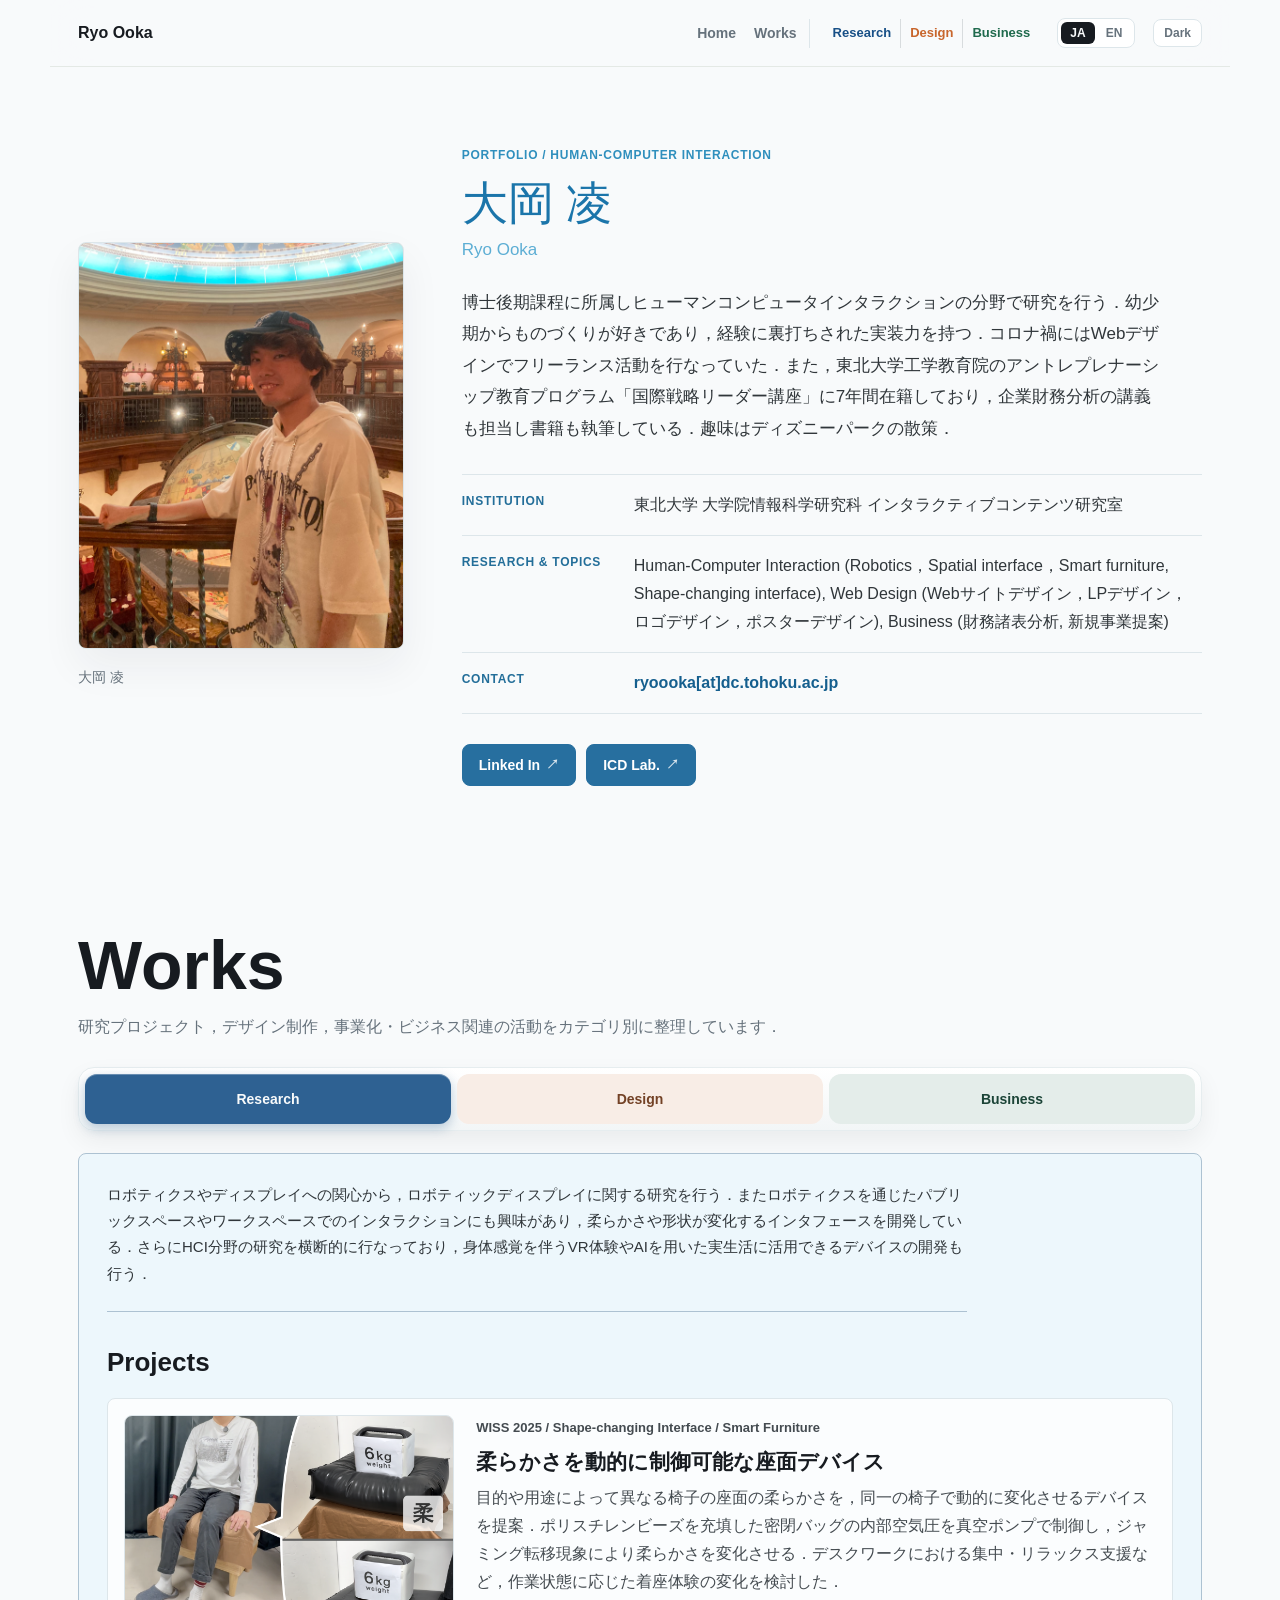
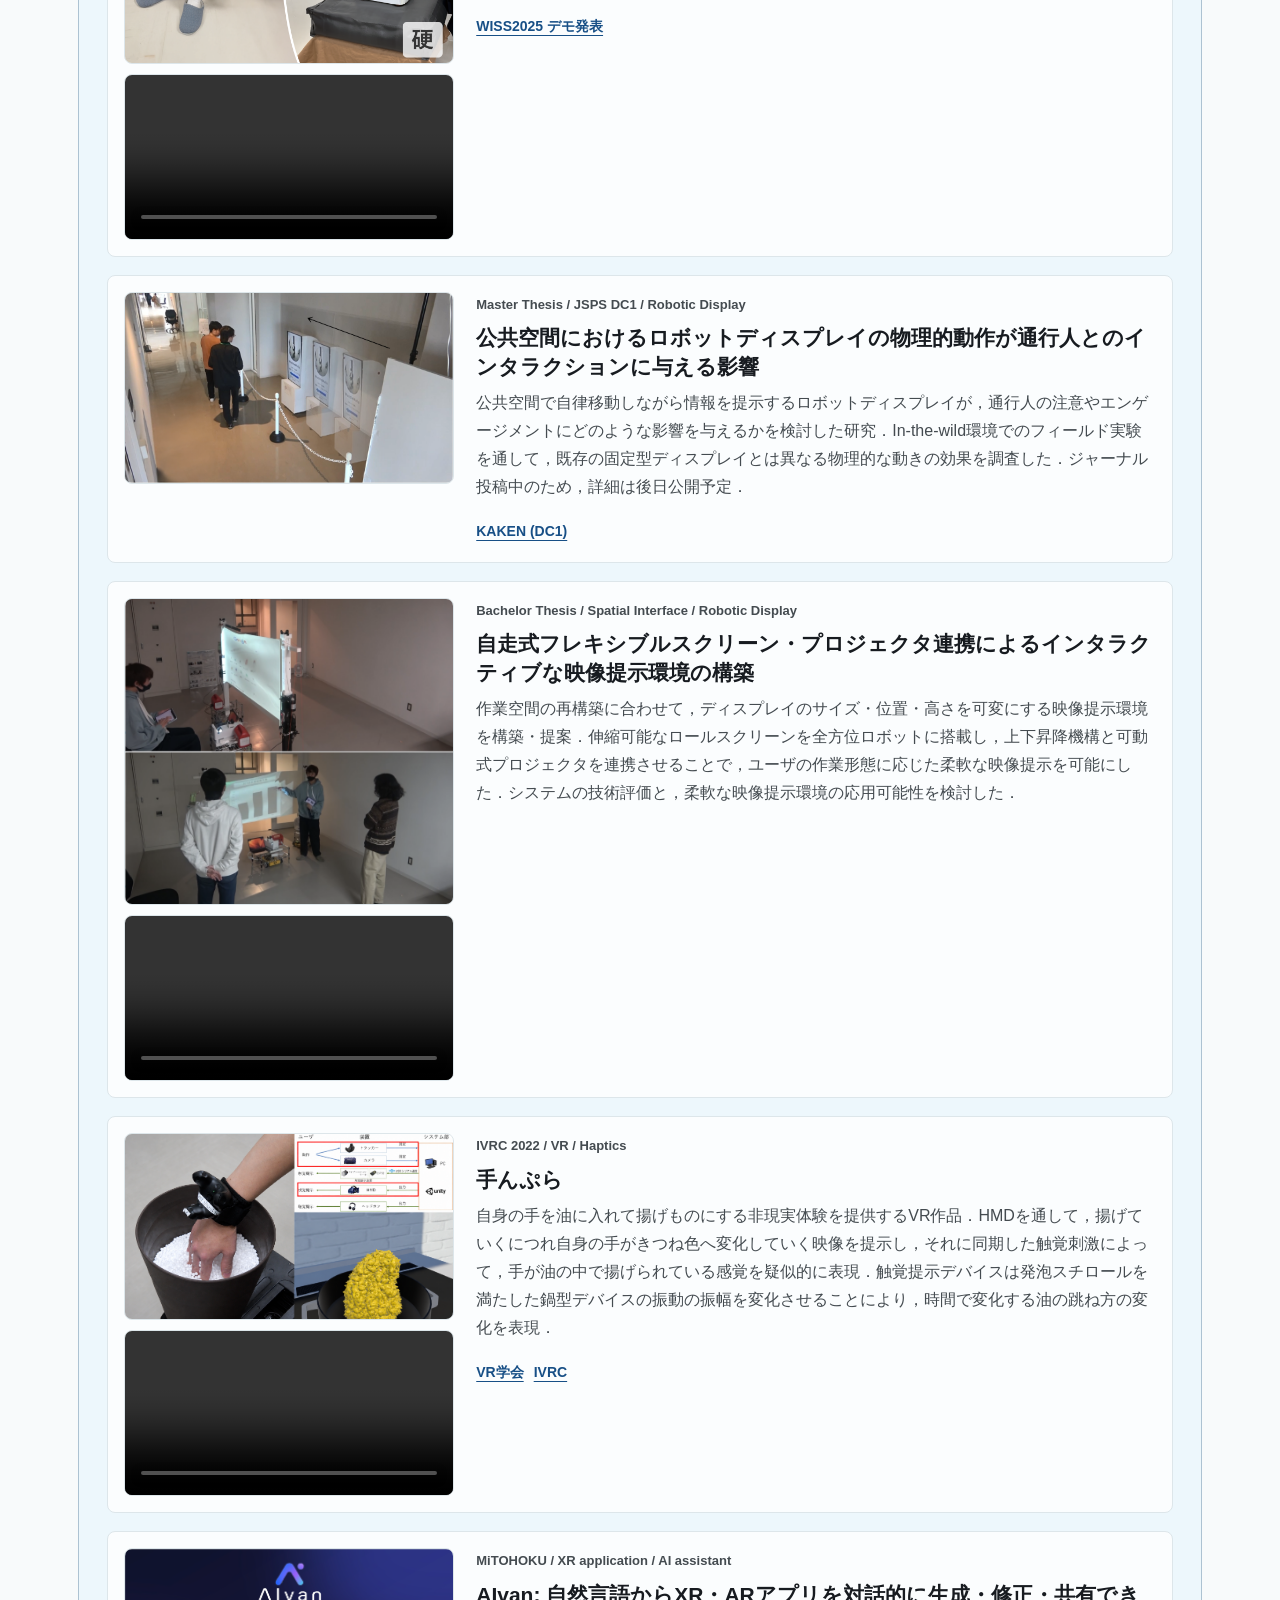
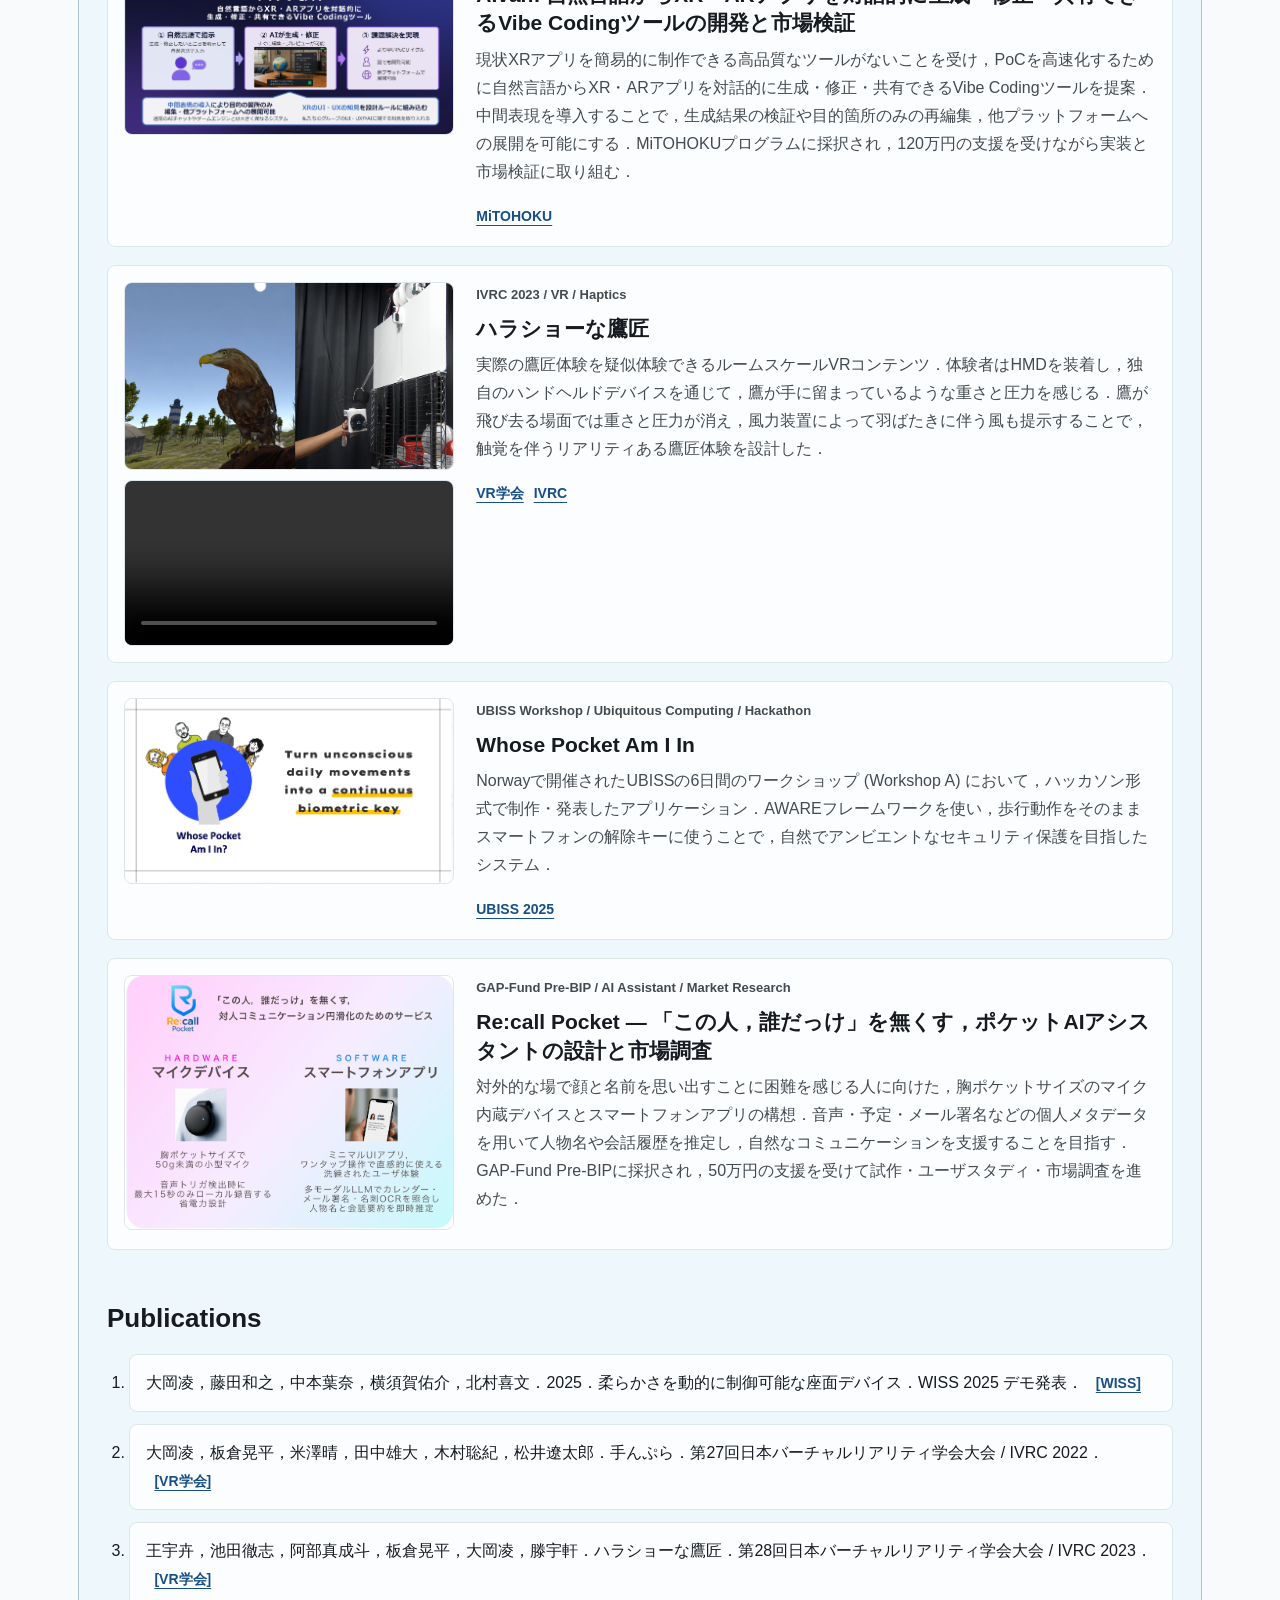
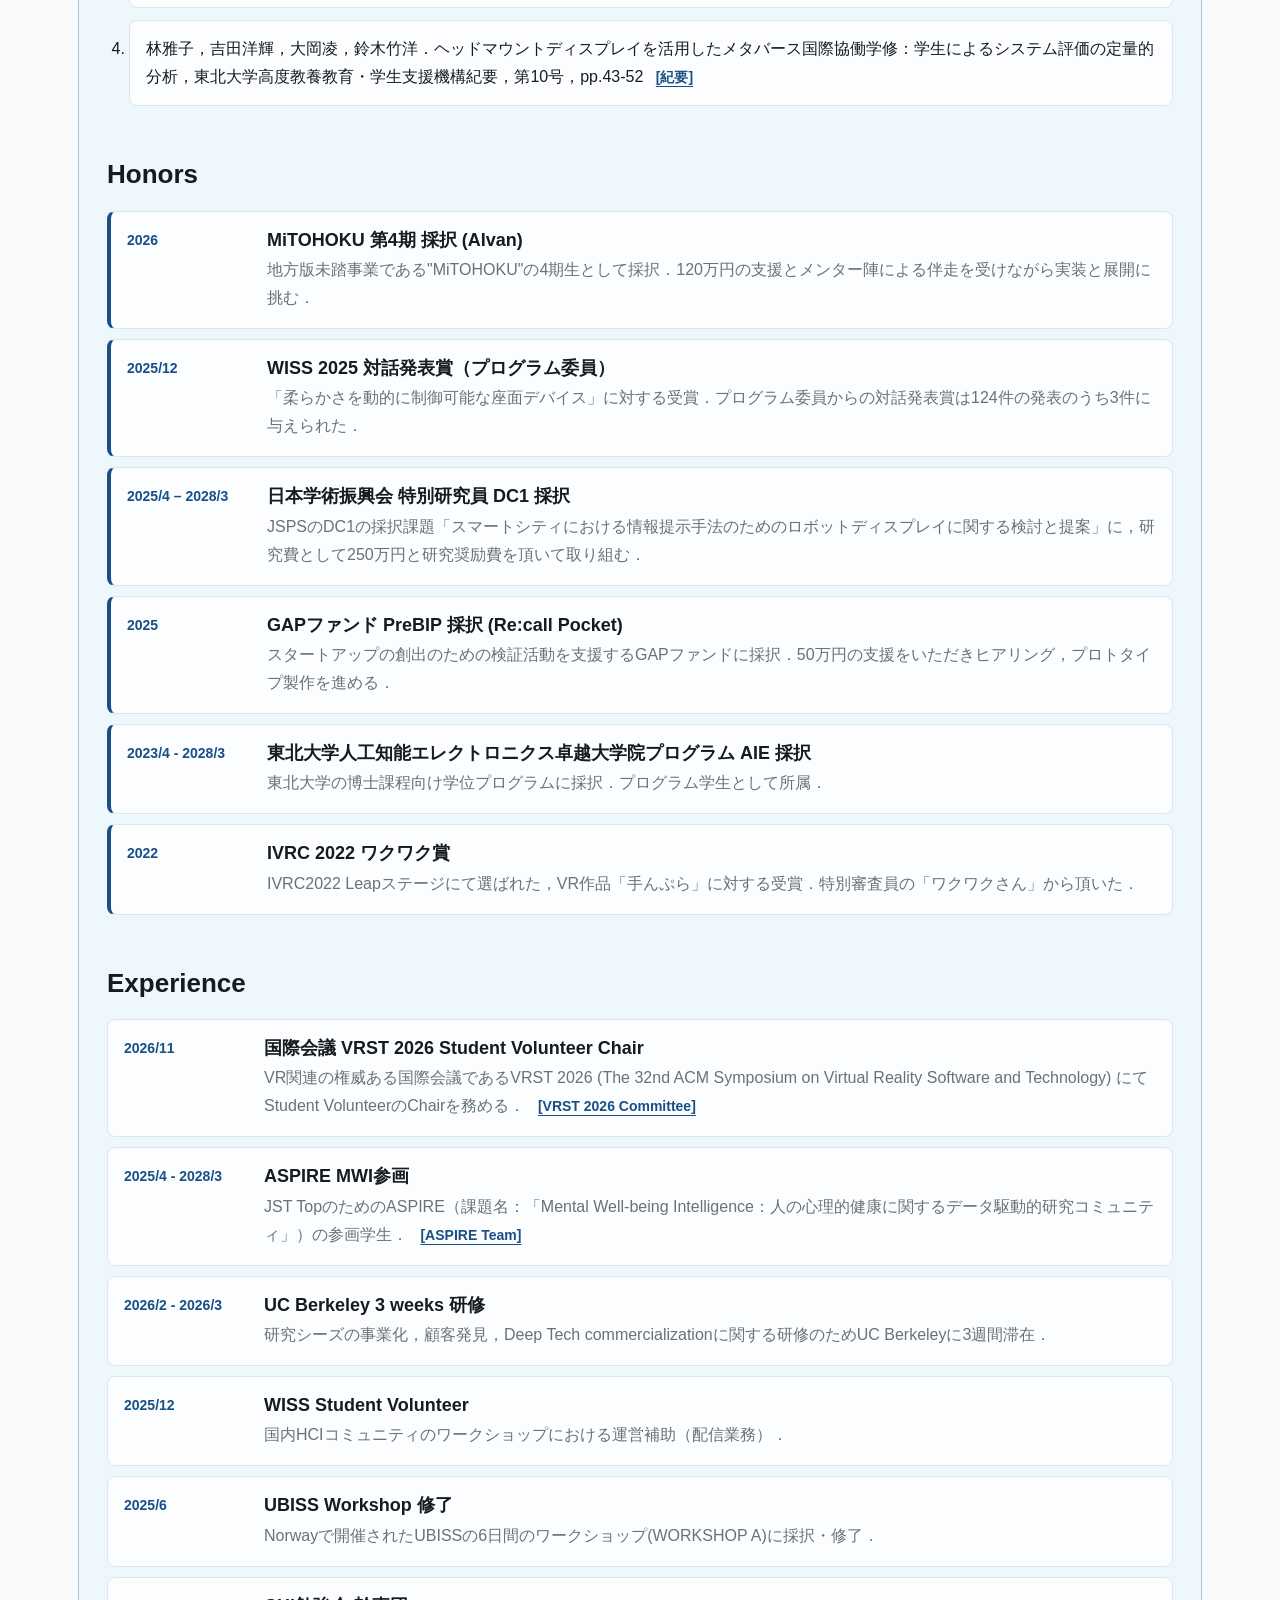
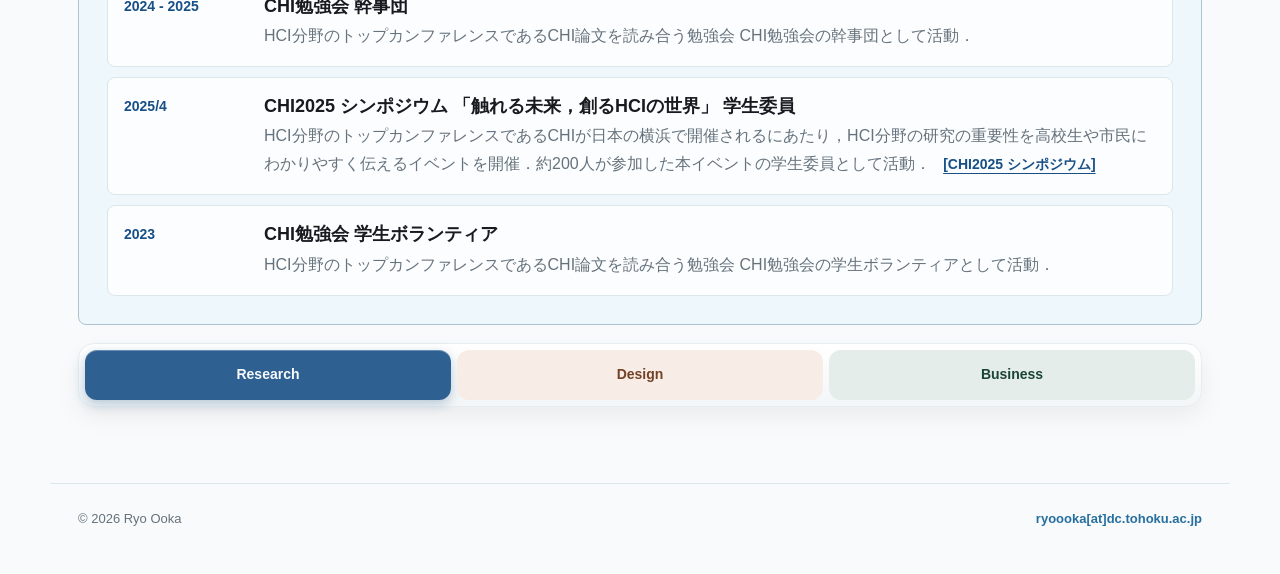
==== commit 5e4d7b33: "add AIvan" ====
--- a/index.html
+++ b/index.html
@@ -2,4 +2,4 @@
 大岡 凌
 </p> </aside> <div class="hero-main"> <p class="eyebrow">Portfolio / Human-Computer Interaction</p> <h1>大岡 凌</h1> <p class="name-en">Ryo Ooka</p> <p class="lead">博士後期課程に所属しヒューマンコンピュータインタラクションの分野で研究を行う．幼少期からものづくりが好きであり，経験に裏打ちされた実装力を持つ．コロナ禍にはWebデザインでフリーランス活動を行なっていた．また，東北⼤学⼯学教育院のアントレプレナーシップ教育プログラム「国際戦略リーダー講座」に7年間在籍しており，企業財務分析の講義も担当し書籍も執筆している．趣味はディズニーパークの散策．</p> <dl class="profile-list"> <div> <dt>Institution</dt> <dd>東北大学 大学院情報科学研究科 インタラクティブコンテンツ研究室</dd> </div> <div> <dt>Research & Topics</dt> <dd>Human-Computer Interaction (Robotics，Spatial interface，Smart furniture, Shape-changing interface), Web Design (Webサイトデザイン，LPデザイン，ロゴデザイン，ポスターデザイン), Business (財務諸表分析, 新規事業提案)</dd> </div> <div> <dt>Contact</dt> <dd> <a href="mailto:ryoooka[at]dc.tohoku.ac.jp">ryoooka[at]dc.tohoku.ac.jp</a> </dd> </div> </dl> <div class="hero-actions"> <a class="button" href="https://www.linkedin.com/in/ryoooka?utm_source=share&#38;utm_campaign=share_via&#38;utm_content=profile&#38;utm_medium=ios_app" target="_blank"> Linked In <span class="button-tag">↗</span> </a><a class="button" href="https://www.icd.riec.tohoku.ac.jp/" target="_blank"> ICD Lab. <span class="button-tag">↗</span> </a> </div> </div> </section> <section id="works" class="works section"> <div class="section-heading works-heading"> <p class="eyebrow">Works</p> <h2>Works</h2> <p>
 研究プロジェクト，デザイン制作，事業化・ビジネス関連の活動をカテゴリ別に整理しています．
-</p> </div> <div class="tab-controls" data-tab-controls> <button class="tab-button active research-tab" type="button" data-tab="research">Research</button> <button class="tab-button design-tab" type="button" data-tab="design">Design</button> <button class="tab-button business-tab" type="button" data-tab="business">Business</button> </div> <div class="tab-panel active theme-research" id="research"> <div class="tab-intro"> <p>ロボティクスやディスプレイへの関心から，ロボティックディスプレイに関する研究を行う．またロボティクスを通じたパブリックスペースやワークスペースでのインタラクションにも興味があり，柔らかさや形状が変化するインタフェースを開発している．さらにHCI分野の研究を横断的に行なっており，身体感覚を伴うVR体験やAIを用いた実生活に活用できるデバイスの開発も行う．</p> </div> <section class="subsection"> <h3>Projects</h3> <div class="feature-list"> <article class="feature-card"> <div class="feature-media"> <img src="/images/research/research-soft-seat.png" alt="柔らかさを動的に制御可能な座面デバイス teaser" loading="lazy" decoding="async" onerror="this.remove()"> <video controls muted playsinline preload="none" onerror="this.remove()"> <source src="/movies/research-soft-seat.mp4" type="video/mp4"> </video> </div> <div class="feature-content"> <p class="meta">WISS 2025 / Shape-changing Interface / Smart Furniture</p> <h4>柔らかさを動的に制御可能な座面デバイス</h4> <p>目的や用途によって異なる椅子の座面の柔らかさを，同一の椅子で動的に変化させるデバイスを提案．ポリスチレンビーズを充填した密閉バッグの内部空気圧を真空ポンプで制御し，ジャミング転移現象により柔らかさを変化させる．デスクワークにおける集中・リラックス支援など，作業状態に応じた着座体験の変化を検討した．</p> <div class="link-row"> <a href="https://www.wiss.org/WISS2025Proceedings/data/demo/1-C15.pdf">WISS2025 デモ発表</a> </div> </div> </article><article class="feature-card"> <div class="feature-media"> <img src="/images/research/research-robotic-display.png" alt="公共空間におけるロボットディスプレイの物理的動作が通行人とのインタラクションに与える影響 teaser" loading="lazy" decoding="async" onerror="this.remove()">  </div> <div class="feature-content"> <p class="meta">Master Thesis / JSPS DC1 / Robotic Display</p> <h4>公共空間におけるロボットディスプレイの物理的動作が通行人とのインタラクションに与える影響</h4> <p>公共空間で自律移動しながら情報を提示するロボットディスプレイが，通行人の注意やエンゲージメントにどのような影響を与えるかを検討した研究．In-the-wild環境でのフィールド実験を通して，既存の固定型ディスプレイとは異なる物理的な動きの効果を調査した．ジャーナル投稿中のため，詳細は後日公開予定．</p> <div class="link-row"> <a href="https://kaken.nii.ac.jp/ja/grant/KAKENHI-PROJECT-25KJ0551/">KAKEN (DC1)</a> </div> </div> </article><article class="feature-card"> <div class="feature-media"> <img src="/images/research/research-flexible-screen.png" alt="自走式フレキシブルスクリーン・プロジェクタ連携によるインタラクティブな映像提示環境の構築 teaser" loading="lazy" decoding="async" onerror="this.remove()"> <video controls muted playsinline preload="none" onerror="this.remove()"> <source src="/movies/research-flexible-screen.mp4" type="video/mp4"> </video> </div> <div class="feature-content"> <p class="meta">Bachelor Thesis / Spatial Interface / Robotic Display</p> <h4>自走式フレキシブルスクリーン・プロジェクタ連携によるインタラクティブな映像提示環境の構築</h4> <p>作業空間の再構築に合わせて，ディスプレイのサイズ・位置・高さを可変にする映像提示環境を構築・提案．伸縮可能なロールスクリーンを全方位ロボットに搭載し，上下昇降機構と可動式プロジェクタを連携させることで，ユーザの作業形態に応じた柔軟な映像提示を可能にした．システムの技術評価と，柔軟な映像提示環境の応用可能性を検討した．</p> <div class="link-row">  </div> </div> </article><article class="feature-card"> <div class="feature-media"> <img src="/images/research/research-tenpura.png" alt="手んぷら teaser" loading="lazy" decoding="async" onerror="this.remove()"> <video controls muted playsinline preload="none" onerror="this.remove()"> <source src="/movies/research-tenpura.mp4" type="video/mp4"> </video> </div> <div class="feature-content"> <p class="meta">IVRC 2022 / VR / Haptics</p> <h4>手んぷら</h4> <p>自身の手を油に入れて揚げものにする非現実体験を提供するVR作品．HMDを通して，揚げていくにつれ自身の手がきつね色へ変化していく映像を提示し，それに同期した触覚刺激によって，手が油の中で揚げられている感覚を疑似的に表現．触覚提示デバイスは発泡スチロールを満たした鍋型デバイスの振動の振幅を変化させることにより，時間で変化する油の跳ね方の変化を表現．</p> <div class="link-row"> <a href="https://conference.vrsj.org/ac2022/program/1A3.html">VR学会</a><a href="https://ivrc.net/2022/leap/">IVRC</a> </div> </div> </article><article class="feature-card"> <div class="feature-media"> <img src="/images/research/research-takajo.png" alt="ハラショーな鷹匠 teaser" loading="lazy" decoding="async" onerror="this.remove()"> <video controls muted playsinline preload="none" onerror="this.remove()"> <source src="/movies/research-takajo.mp4" type="video/mp4"> </video> </div> <div class="feature-content"> <p class="meta">IVRC 2023 / VR / Haptics</p> <h4>ハラショーな鷹匠</h4> <p>実際の鷹匠体験を疑似体験できるルームスケールVRコンテンツ．体験者はHMDを装着し，独自のハンドヘルドデバイスを通じて，鷹が手に留まっているような重さと圧力を感じる．鷹が飛び去る場面では重さと圧力が消え，風力装置によって羽ばたきに伴う風も提示することで，触覚を伴うリアリティある鷹匠体験を設計した．</p> <div class="link-row"> <a href="https://conference.vrsj.org/ac2023/program/IVRC.html">VR学会</a><a href="https://ivrc.net/archive/%E3%83%8F%E3%83%A9%E3%82%B7%E3%83%A7%E3%83%BC%E3%81%AA%E9%B7%B9%E5%8C%A02023/">IVRC</a> </div> </div> </article><article class="feature-card"> <div class="feature-media"> <img src="/images/research/research-whose-pocket.png" alt="Whose Pocket Am I In teaser" loading="lazy" decoding="async" onerror="this.remove()">  </div> <div class="feature-content"> <p class="meta">UBISS Workshop / Ubiquitous Computing / Hackathon</p> <h4>Whose Pocket Am I In</h4> <p>Norwayで開催されたUBISSの6日間のワークショップ (Workshop A) において，ハッカソン形式で制作・発表したアプリケーション．AWAREフレームワークを使い，歩行動作をそのままスマートフォンの解除キーに使うことで，自然でアンビエントなセキュリティ保護を目指したシステム．</p> <div class="link-row"> <a href="https://ubicomp.oulu.fi/UBISS2025">UBISS 2025</a> </div> </div> </article><article class="feature-card"> <div class="feature-media"> <img src="/images/research/research-recall-pocket.png" alt="Re:call Pocket ― 「この人，誰だっけ」を無くす，ポケットAIアシスタントの設計と市場調査 teaser" loading="lazy" decoding="async" onerror="this.remove()">  </div> <div class="feature-content"> <p class="meta">GAP-Fund Pre-BIP / AI Assistant / Market Research</p> <h4>Re:call Pocket ― 「この人，誰だっけ」を無くす，ポケットAIアシスタントの設計と市場調査</h4> <p>対外的な場で顔と名前を思い出すことに困難を感じる人に向けた，胸ポケットサイズのマイク内蔵デバイスとスマートフォンアプリの構想．音声・予定・メール署名などの個人メタデータを用いて人物名や会話履歴を推定し，自然なコミュニケーションを支援することを目指す．GAP-Fund Pre-BIPに採択され，50万円の支援を受けて試作・ユーザスタディ・市場調査を進めた．</p> <div class="link-row">  </div> </div> </article> </div> </section> <section class="subsection"> <h3>Publications</h3> <ol class="publication-list"> <li> <span>大岡凌，藤田和之，中本葉奈，横須賀佑介，北村喜文．2025．柔らかさを動的に制御可能な座面デバイス．WISS 2025 デモ発表．</span> <span class="inline-links"> <a href="https://www.wiss.org/WISS2025Proceedings/data/demo/1-C15.pdf">[WISS]</a> </span> </li><li> <span>大岡凌，板倉晃平，米澤晴，田中雄大，木村聡紀，松井遼太郎．手んぷら．第27回日本バーチャルリアリティ学会大会 / IVRC 2022．</span> <span class="inline-links"> <a href="https://conference.vrsj.org/ac2022/program/1A3.html">[VR学会]</a> </span> </li><li> <span>王宇卉，池田徹志，阿部真成斗，板倉晃平，大岡凌，滕宇軒．ハラショーな鷹匠．第28回日本バーチャルリアリティ学会大会 / IVRC 2023．</span> <span class="inline-links"> <a href="https://conference.vrsj.org/ac2023/program/doc/IVRC-09.pdf">[VR学会]</a> </span> </li><li> <span>林雅子，吉田洋輝，大岡凌，鈴木竹洋．ヘッドマウントディスプレイを活用したメタバース国際協働学修：学生によるシステム評価の定量的分析，東北大学高度教養教育・学生支援機構紀要，第10号，pp.43-52</span> <span class="inline-links"> <a href="https://www.ihe.tohoku.ac.jp/wp-content/uploads/2025/07/bulletin_2024.pdf#page=47">[紀要]</a> </span> </li> </ol> </section> <section class="subsection"> <h3>Honors</h3> <div class="award-list"> <article> <span>2025/4 – 2028/3 </span> <div> <h4>日本学術振興会 特別研究員 DC1 採択</h4> <p>JSPSのDC1の採択課題「スマートシティにおける情報提示手法のためのロボットディスプレイに関する検討と提案」に，研究費として250万円と研究奨励費を頂いて取り組む．</p>  </div> </article><article> <span>2023/4 - 2028/3</span> <div> <h4>東北大学人工知能エレクトロニクス卓越大学院プログラム AIE 採択</h4> <p>東北大学の博士課程向け学位プログラムに採択．プログラム学生として所属．</p>  </div> </article><article> <span>2025</span> <div> <h4>WISS 2025 対話発表賞（プログラム委員）</h4> <p>「柔らかさを動的に制御可能な座面デバイス」に対する受賞．プログラム委員からの対話発表賞は124件の発表のうち3件に与えられた．</p>  </div> </article><article> <span>2022</span> <div> <h4>IVRC 2022 ワクワク賞</h4> <p>IVRC2022 Leapステージにて選ばれた，VR作品「手んぷら」に対する受賞．特別審査員の「ワクワクさん」から頂いた．</p>  </div> </article> </div> </section> <section class="subsection"> <h3>Experience</h3> <div class="compact-list"> <article> <span>2026/11</span> <div> <h4>国際会議 VRST 2026 Student Volunteer Chair</h4> <p> VR関連の権威ある国際会議であるVRST 2026 (The 32nd ACM Symposium on Virtual Reality Software and Technology) にてStudent VolunteerのChairを務める． <span class="inline-links"> <a href="https://vrst.acm.org/vrst2026/committee/" target="_blank">[VRST 2026 Committee]</a> </span> </p> </div> </article><article> <span>2025/4 - 2028/3</span> <div> <h4>ASPIRE MWI参画</h4> <p> JST TopのためのASPIRE（課題名：「Mental Well-being Intelligence：人の心理的健康に関するデータ駆動的研究コミュニティ」）の参画学生． <span class="inline-links"> <a href="https://aspire-mwi.org/team/" target="_blank">[ASPIRE Team]</a> </span> </p> </div> </article><article> <span>2026/2 - 2026/3</span> <div> <h4>UC Berkeley 3 weeks 研修</h4> <p> 研究シーズの事業化，顧客発見，Deep Tech commercializationに関する研修のためUC Berkeleyに3週間滞在．  </p> </div> </article><article> <span>2025/12</span> <div> <h4>WISS Student Volunteer</h4> <p> 国内HCIコミュニティのワークショップにおける運営補助（配信業務）．  </p> </div> </article><article> <span>2025/6</span> <div> <h4>UBISS Workshop 修了</h4> <p> Norwayで開催されたUBISSの6日間のワークショップ(WORKSHOP A)に採択・修了．  </p> </div> </article><article> <span>2024 - 2025</span> <div> <h4>CHI勉強会 幹事団</h4> <p> HCI分野のトップカンファレンスであるCHI論文を読み合う勉強会 CHI勉強会の幹事団として活動．  </p> </div> </article><article> <span>2025/4</span> <div> <h4>CHI2025 シンポジウム 「触れる未来，創るHCIの世界」 学生委員</h4> <p> HCI分野のトップカンファレンスであるCHIが日本の横浜で開催されるにあたり，HCI分野の研究の重要性を高校生や市民にわかりやすく伝えるイベントを開催．約200人が参加した本イベントの学生委員として活動． <span class="inline-links"> <a href="https://sigchi.jp/symposium/chi2025_symposium/" target="_blank">[CHI2025 シンポジウム]</a> </span> </p> </div> </article><article> <span>2023</span> <div> <h4>CHI勉強会 学生ボランティア</h4> <p> HCI分野のトップカンファレンスであるCHI論文を読み合う勉強会 CHI勉強会の学生ボランティアとして活動．  </p> </div> </article> </div> </section> </div> <div class="tab-panel theme-design" id="design"> <div class="tab-intro"> <p>サイト作成の技術を活かし，コロナ禍よりデザイン作成から一貫して取り組むWeb designのフリーランスとして活動．HP作成，ロゴ，資料作成など，情報の構造と視覚表現をつなぐ制作に取り組む．さらに，ビジネスやマーケティングへの関心も活かし，デザインを通したイベント全体の設計やプロダクト設計も行う．</p> </div> <section class="subsection"> <h3>Topics</h3> <div class="feature-list"> <article class="feature-card"> <div class="feature-media"> <img src="/images/design/design-ccontents-cording.png" alt="コンテンツ販売 実践コーディング teaser" loading="lazy" decoding="async" onerror="this.remove()"> </div> <div class="feature-content"> <p class="meta">Web Design / Contents / Marketing</p> <h4>コンテンツ販売 実践コーディング</h4> <p>駆け出しのフリーランスのコーダー向けのコンテンツを販売．フリーランス初期は実績掲載できるものが少なく経験や学習が仕事の獲得に結びつかないという問題の解決に向け，実績掲載ができるWebデザインコンテンツを設計．SNSマーケティングやLINE Businessアカウントでのリピート販売の経路の設計，Slackを用いたコミュニティ運営など包括的に事業を行なった．</p> <div class="link-row">  </div> </div> </article><article class="feature-card"> <div class="feature-media"> <img src="/images/design/design-chi-symposium.jpg" alt="CHI 2025 シンポジウム teaser" loading="lazy" decoding="async" onerror="this.remove()"> </div> <div class="feature-content"> <p class="meta">Web Design / Event Website</p> <h4>CHI 2025 シンポジウム</h4> <p>HCI分野のトップカンファレンスであるCHIが日本の横浜で開催されるにあたり，HCI分野の研究の重要性を高校生や市民にわかりやすく伝えるイベント「触れる未来，創るHCIの世界」が開催された．約200人が参加した本イベントの学生委員として活動．横浜市に配布されたポスターのデザインやWebサイトの作成をはじめとして，当日の案内看板やスライド，腕章などイベントの総合デザインを担当．情報構造，視認性，イベント告知に必要な導線を考慮してデザインした．加えて来場者の動線などイベントの体験設計も担当．</p> <div class="link-row"> <a href="https://sigchi.jp/symposium/chi2025_symposium/" target="_blank">Website</a> </div> </div> </article> </div> </section> <section class="subsection"> <h3>Works</h3> <div class="work-grid"> <article class="work-card"> <img src="/images/design/design-chatRuna.png" alt="Chat Runa様 ロゴ/バナー作成 image" loading="lazy" decoding="async" onerror="this.remove()"> <div> <h4>Chat Runa様 ロゴ/バナー作成</h4> <p></p> </div> </article><article class="work-card"> <img src="/images/design/design-banner_sun.png" alt="ひまわりフェスティバル バナー image" loading="lazy" decoding="async" onerror="this.remove()"> <div> <h4>ひまわりフェスティバル バナー</h4> <p></p> </div> </article><article class="work-card"> <img src="/images/design/design-goods-fest.png" alt="東北大学祭2020 グッズデザイン 付箋 image" loading="lazy" decoding="async" onerror="this.remove()"> <div> <h4>東北大学祭2020 グッズデザイン 付箋</h4> <p></p> </div> </article><article class="work-card"> <img src="/images/design/design-goods-coaster.jpg" alt="グッズデザイン コースター image" loading="lazy" decoding="async" onerror="this.remove()"> <div> <h4>グッズデザイン コースター</h4> <p></p> </div> </article><article class="work-card"> <img src="/images/design/design-hp-prefumo.png" alt="HPデザイン image" loading="lazy" decoding="async" onerror="this.remove()"> <div> <h4>HPデザイン</h4> <p></p> </div> </article><article class="work-card"> <img src="/images/design/design-hp-hotel.png" alt="HPデザイン image" loading="lazy" decoding="async" onerror="this.remove()"> <div> <h4>HPデザイン</h4> <p></p> </div> </article><article class="work-card"> <img src="/images/design/design-radio-banner.png" alt="ラジオ 宣伝用バナーデザイン image" loading="lazy" decoding="async" onerror="this.remove()"> <div> <h4>ラジオ 宣伝用バナーデザイン</h4> <p></p> </div> </article><article class="work-card"> <img src="/images/design/design-radio-logo.png" alt="ラジオ ロゴデザイン image" loading="lazy" decoding="async" onerror="this.remove()"> <div> <h4>ラジオ ロゴデザイン</h4> <p></p> </div> </article><article class="work-card"> <img src="/images/design/design-hp-cafe.png" alt="HPデザイン image" loading="lazy" decoding="async" onerror="this.remove()"> <div> <h4>HPデザイン</h4> <p></p> </div> </article><article class="work-card"> <img src="/images/design/design-lp-veg.png" alt="LPデザイン image" loading="lazy" decoding="async" onerror="this.remove()"> <div> <h4>LPデザイン</h4> <p></p> </div> </article> </div> </section> </div> <div class="tab-panel theme-business" id="business"> <div class="tab-intro"> <p>大学学部1年次より，実企業の財務諸表を読み新規事業提案を行う，東北大学工学教育院が開講する「国際戦略リーダー講座」に所属．実際に大企業の経営層への事業提案を行い，講座のノウハウや活動をまとめた書籍も出版．近年ではより実践的な活動として，研究シーズの社会実装，顧客発見，事業化探索へと行動を移している．</p> </div> <section class="subsection"> <h3>Topics</h3> <div class="feature-list"> <article class="feature-card"> <div class="feature-media"> <img src="/images/business/business-gsc-logo.png" alt="国際戦略リーダー講座 teaser" loading="lazy" decoding="async" onerror="this.remove()"> </div> <div class="feature-content"> <p class="meta">Business / Strategy / Global Program</p> <h4>国際戦略リーダー講座</h4> <p>東北大学工学教育院が主催する毎週土曜日の課外講座．学部1年次である2019年より継続して取り組み，7年間受講した．株式会社が発行している財務諸表や株主総会説明資料などの公開資料を読み解き，革新的な新規事業提案を行う．本講座で1年間取り組む課題文は「ソフトバンクがアマゾンを事業規模で追い越すための提案をしてください」のような壮大かつ答えのない課題であり，この課題文に答えるような革新的な事業を考え，それを実現可能な形で説得力を持って提案するために各種財務指標を使う．</p> <div class="link-row"> <a href="http://www.iee.eng.tohoku.ac.jp/lecture/intl.html">国際戦略リーダー講座（東北大学 工学教育院）</a> </div> </div> </article><article class="feature-card"> <div class="feature-media"> <img src="/images/business/business-book.png" alt="新規事業提案に関する書籍出版 teaser" loading="lazy" decoding="async" onerror="this.remove()"> </div> <div class="feature-content"> <p class="meta">Book / Publishing</p> <h4>新規事業提案に関する書籍出版</h4> <p>東北大学で開講され，10年にわたり学生たちに経営と戦略のスキルを教えてきた「国際戦略講座」の集大成となる本「GAFAMを超える新事業立案」の責任執筆著者を務めた．本書は「データを集め、分析し、説得力をもって提案する」その技術を学び，イノベーションを起こす力を育てる本格的な内容となっている．2023年度の課題「イオンがAmazonを超えるための事業提案をしてください」を軸に，この年度に行われた講義を元にした内容として，財務諸表の読み方，定性分析，デザイン思考といったビジネスや事業提案に不可欠なスキルを網羅．</p> <div class="link-row"> <a href="https://amzn.asia/d/0i1VFuc9">書籍販売ページ (Amazon)</a><a href="https://ndlsearch.ndl.go.jp/books/R100000002-I033846200">国立国会図書館</a> </div> </div> </article><article class="feature-card"> <div class="feature-media"> <img src="/images/business/business-recall-pocket.png" alt="GAPファンド Pre-BIP 採択 teaser" loading="lazy" decoding="async" onerror="this.remove()"> </div> <div class="feature-content"> <p class="meta">Gap Fund</p> <h4>GAPファンド Pre-BIP 採択</h4> <p>対外的な場で顔と名前を思い出すことに困難を感じる人に向けた，胸ポケットサイズのマイク内蔵デバイスとスマートフォンアプリ「Re:call Pocket ― 「この人，誰だっけ」を無くす，ポケットAIアシスタント」の設計と市場調査を行うプロジェクト．研究の商業化を目指すGapファンドに採択され，1年間50万円の資金援助を受けた．本プロジェクトは音声・予定・メール署名などの個人メタデータを用いて人物名や会話履歴を推定し，自然なコミュニケーションを支援することを目指したデバイスである．</p> <div class="link-row">  </div> </div> </article><article class="feature-card"> <div class="feature-media"> <img src="/images/business/business-omnicushion.png" alt="MASP「本気で起業を目指す大学院生のための3週間海外研修プログラム」採択 teaser" loading="lazy" decoding="async" onerror="this.remove()"> </div> <div class="feature-content"> <p class="meta">Global Program / Seeds</p> <h4>MASP「本気で起業を目指す大学院生のための3週間海外研修プログラム」採択</h4> <p>東北大学工学部・工学教育院アントレプレナーシップ教育部門が主催した「本気で起業を目指す大学院生のための3週間海外研修プログラム」に採択され，2026年2月から3週間，世界的にトップのビジネススクールであるカリフォルニア大学のBerkeleyキャンパスにあるHaas Business Schoolに派遣された．デザイン思考をベースとするアントレプレナーシップ教育を受けつつ，顧客インタビューを通したニーズ開拓やビジネスモデルキャンバスの仮説検証を行った．</p> <div class="link-row"> <a href="https://adjoining-tempo-834.notion.site/Special-Program-for-Excellent-PhD-Students-26b654b459d880a7b1b5e551bf9ab410">Special Program for Excellent PhD Students (MASP)</a> </div> </div> </article><article class="feature-card"> <div class="feature-media"> <img src="/images/business/business-lecture.png" alt="国際戦略リーダー講座 財務諸表講義 teaser" loading="lazy" decoding="async" onerror="this.remove()"> </div> <div class="feature-content"> <p class="meta">Lecture / Business / Strategy</p> <h4>国際戦略リーダー講座 財務諸表講義</h4> <p>2021年度国際戦略リーダー講座において，受講生約40人に対し座学・演習・実践問題を含む9時間の講義を設計．主にPL（損益計算書），BS（貸借対照表）の講義を作成．さらに，Appleを対象企業にした3時間分の総合演習問題も作成．</p> <div class="link-row">  </div> </div> </article><article class="feature-card"> <div class="feature-media"> <img src="/images/business/business-poster.png" alt="超異分野学会「東北大学 国際戦略講座の取り組み」 ポスター発表 teaser" loading="lazy" decoding="async" onerror="this.remove()"> </div> <div class="feature-content"> <p class="meta">Poster / Business / Strategy</p> <h4>超異分野学会「東北大学 国際戦略講座の取り組み」 ポスター発表</h4> <p>東北大学で開講されている「国際戦略講座」で行われているアントレプレナーシップ教育の取り組みを，事業家や経営学の国内外の先生方との関係構築のために講座の取り組みを紹介するポスター発表を行なった．</p> <div class="link-row">  </div> </div> </article><article class="feature-card"> <div class="feature-media"> <img src="/images/business/business-antlers.png" alt="鹿島アントラーズへの事業提案 teaser" loading="lazy" decoding="async" onerror="this.remove()"> </div> <div class="feature-content"> <p class="meta">Business Presentation</p> <h4>鹿島アントラーズへの事業提案</h4> <p>鹿島アントラーズの新しいスタジアム建設にあたり，「スタジアムの建設地である茨城県の鹿行地域の地域貢献にもなるようなスタジアムの付加価値を作り上げる」という方針をもとに新規事業提案を行なった．現地視察として，鹿行地域に出向き，スタジアムを運営する鹿島アントラーズFCの経営層と意見交換，鹿行地域の内の１つの市である行方市長と会談．2ヶ月後に鹿島アントラーズFCの経営層の方や，経営権を持つメルカリの会長の前で新規事業提案を実際に行い，議論をした．</p> <div class="link-row">  </div> </div> </article><article class="feature-card"> <div class="feature-media"> <img src="/images/business/business-radio.png" alt="プレゼン型バラエティラジオ パーソナリティ teaser" loading="lazy" decoding="async" onerror="this.remove()"> </div> <div class="feature-content"> <p class="meta">Business / Strategy / Global Program</p> <h4>プレゼン型バラエティラジオ パーソナリティ</h4> <p>東北大学で面白い活動を行なっている学生をゲストとして招き，プレゼンする形で多くの人に紹介するラジオシリーズ「今夜もShow会していいですか」のパーソナリティの1人を務めた．</p> <div class="link-row"> <a href="https://stand.fm/channels/62dd03e873ef6bc2496e5b66">stand.fm</a> </div> </div> </article> </div> </section> <section class="subsection"> <h3>Works</h3> <div class="work-grid"> <article class="work-card"> <img src="/images/business/business-grand2024.png" alt="2024年最終発表「富士の水」 image" loading="lazy" decoding="async" onerror="this.remove()"> <div> <h4>2024年最終発表「富士の水」</h4> <p>国際戦略リーダー講座 2024 課題文「富士フイルムがAppleを超えるための事業提案をしてください」の最終発表．原価率の減少のため，利益率の高い化粧品事業に対して富士フイルムの持つ多くの特許を生かした事業を提案．</p> </div> </article><article class="work-card"> <img src="/images/business/business-grand2023.png" alt="2023年最終発表「Carvify」 image" loading="lazy" decoding="async" onerror="this.remove()"> <div> <h4>2023年最終発表「Carvify」</h4> <p>国際戦略リーダー講座 2023 中級コース課題文「TeslaやVolkswagenとは異なるHONDA独⾃の次の戦略を提案してください」の最終発表．エンジン技術を活かし，自動車の3Dプリンティングプラットフォーマーとなる提案．</p> </div> </article><article class="work-card"> <img src="/images/business/business-lecture-pre2023.png" alt="2023年 初回講座 image" loading="lazy" decoding="async" onerror="this.remove()"> <div> <h4>2023年 初回講座</h4> <p>国際戦略リーダー講座での2時間の初回講義として，「何を学ぶか，なぜ財務諸表に着目するか」を演習を通して学ぶ講座を設計．本講座の内容は書籍「GAFAMを超える新事業提案」の第1章に収録．</p> </div> </article><article class="work-card"> <img src="/images/business/business-grand2022.png" alt="2022年最終発表「Next Frontier」（伊達者賞 受賞） image" loading="lazy" decoding="async" onerror="this.remove()"> <div> <h4>2022年最終発表「Next Frontier」（伊達者賞 受賞）</h4> <p>国際戦略リーダー講座 2022 課題文「世界をリードするS&amp;P500企業の興隆衰退や財務諸表を参考に，国際情勢をよく踏まえ，日本復活の礎となる新事業を提案してください。」の最終発表．ハードウェア市場として頭打ちになりつつあるVR市場に着目しより実用的な電子デバイスとそのプラットフォームをパッケージ化して提案．</p> </div> </article><article class="work-card"> <img src="/images/business/business-grand2021.png" alt="2021年最終発表「Smart Vision」（最優秀賞 受賞） image" loading="lazy" decoding="async" onerror="this.remove()"> <div> <h4>2021年最終発表「Smart Vision」（最優秀賞 受賞）</h4> <p>国際戦略リーダー講座 2021 課題文「2050年のあるべき姿を考え，日本の方向を変えるべく時価総額100兆円のポテンシャルを持つ新事業を提案してください．」の最終発表．未来のあるべき姿から逆算したコンタクトレンズ型ARデバイスを，技術やビジョンが最もフィットしていたBELMUDAに提案．当年度受講生約30人のうち，1人に与えられた最優秀賞を受賞．</p> </div> </article><article class="work-card"> <img src="/images/business/business-travel.png" alt="アパレル企業への事業提案 image" loading="lazy" decoding="async" onerror="this.remove()"> <div> <h4>アパレル企業への事業提案</h4> <p>アパレル事業において，世界に通用しサステイナブルな新規事業として，旅先で服をレンタルする新規事業を提案．実際に大手アパレル企業の経営層の前で事業提案を行う．詳細は非公開．</p> </div> </article> </div> </section> <section class="subsection"> <h3>Publications</h3> <ol class="publication-list"> <li> <span>大岡凌，幸田涼詩，丸山衡平，本田渉，小林央，吉本壮汰，相場希衣子，青山敦，鈴木智博，亀井健矢．学生によるGAFAMを超える新事業提案：財務諸表の基礎から経営層への事業提案まで．Amazon出版，2024年11月．</span> <span class="inline-links">  </span> </li><li> <span>大岡凌，幸田涼詩，剱地悠斗，丸山衡平．東北大学 国際戦略講座の取り組み．ポスター発表，超異分野学会2024 東京・関東大会，2024年3月8日〜9日．</span> <span class="inline-links">  </span> </li><li> <span>大岡凌，王宇卉，北村喜文．Re:call Pocket ― 「この人，誰だっけ」を無くす，ポケットAIアシスタントの設計と開発・顧客開拓．GAPファンド採択 Pre-BIP，東北大学　産学連携機構 スタートアップ事業化センター，2025年7月~2026年3月</span> <span class="inline-links">  </span> </li> </ol> </section> <section class="subsection"> <h3>Honors</h3> <div class="award-list"> <article> <span>2024</span> <div> <h4>オープンバッジ取得 Global Strategy Course:Essential Level</h4> <p></p> </div> </article><article> <span>2022</span> <div> <h4>国際戦略講座 伊達者賞</h4> <p></p> </div> </article><article> <span>2021</span> <div> <h4>国際戦略講座 最優秀賞</h4> <p></p> </div> </article><article> <span>2020</span> <div> <h4>東北大学工学部 グローバル工学奨励賞</h4> <p></p> </div> </article> </div> </section> </div> <div class="tab-controls bottom" data-tab-controls> <button class="tab-button active research-tab" type="button" data-tab="research">Research</button> <button class="tab-button design-tab" type="button" data-tab="design">Design</button> <button class="tab-button business-tab" type="button" data-tab="business">Business</button> </div> </section> </main> <footer class="site-footer"> <p>© 2026 Ryo Ooka</p> <a href="mailto:ryoooka[at]dc.tohoku.ac.jp">ryoooka[at]dc.tohoku.ac.jp</a> </footer> <script type="module">const d=document.querySelector("[data-theme-toggle]"),c=document.querySelector("[data-theme-label]"),i=localStorage.getItem("theme"),m=window.matchMedia("(prefers-color-scheme: dark)").matches,u=i||(m?"dark":"light");function n(e){document.documentElement.dataset.theme=e,c&&(c.textContent=e==="dark"?"Light":"Dark")}n(u);d?.addEventListener("click",()=>{const e=document.documentElement.dataset.theme==="dark"?"light":"dark";n(e),localStorage.setItem("theme",e)});const a=document.querySelector(".menu-button"),o=document.querySelector(".site-nav");a?.addEventListener("click",()=>{const e=o?.classList.toggle("open");a.setAttribute("aria-expanded",String(!!e))});document.querySelectorAll(".site-nav a").forEach(e=>{e.addEventListener("click",()=>{o?.classList.remove("open"),a?.setAttribute("aria-expanded","false")})});const r=document.querySelectorAll(".tab-button"),h=document.querySelectorAll(".tab-panel");function s(e){r.forEach(t=>{t.classList.toggle("active",t.dataset.tab===e)}),h.forEach(t=>{t.classList.toggle("active",t.id===e)})}r.forEach(e=>{e.addEventListener("click",()=>{const t=e.dataset.tab;s(t),document.querySelector("#works")?.scrollIntoView({behavior:"smooth"})})});document.querySelectorAll("[data-tab-target]").forEach(e=>{e.addEventListener("click",t=>{t.preventDefault();const l=e.getAttribute("data-tab-target");s(l),document.querySelector("#works")?.scrollIntoView({behavior:"smooth"}),o?.classList.remove("open"),a?.setAttribute("aria-expanded","false")})});</script> </body> </html>+</p> </div> <div class="tab-controls" data-tab-controls> <button class="tab-button active research-tab" type="button" data-tab="research">Research</button> <button class="tab-button design-tab" type="button" data-tab="design">Design</button> <button class="tab-button business-tab" type="button" data-tab="business">Business</button> </div> <div class="tab-panel active theme-research" id="research"> <div class="tab-intro"> <p>ロボティクスやディスプレイへの関心から，ロボティックディスプレイに関する研究を行う．またロボティクスを通じたパブリックスペースやワークスペースでのインタラクションにも興味があり，柔らかさや形状が変化するインタフェースを開発している．さらにHCI分野の研究を横断的に行なっており，身体感覚を伴うVR体験やAIを用いた実生活に活用できるデバイスの開発も行う．</p> </div> <section class="subsection"> <h3>Projects</h3> <div class="feature-list"> <article class="feature-card"> <div class="feature-media"> <img src="/images/research/research-soft-seat.png" alt="柔らかさを動的に制御可能な座面デバイス teaser" loading="lazy" decoding="async" onerror="this.remove()"> <video controls muted playsinline preload="none" onerror="this.remove()"> <source src="/movies/research-soft-seat.mp4" type="video/mp4"> </video> </div> <div class="feature-content"> <p class="meta">WISS 2025 / Shape-changing Interface / Smart Furniture</p> <h4>柔らかさを動的に制御可能な座面デバイス</h4> <p>目的や用途によって異なる椅子の座面の柔らかさを，同一の椅子で動的に変化させるデバイスを提案．ポリスチレンビーズを充填した密閉バッグの内部空気圧を真空ポンプで制御し，ジャミング転移現象により柔らかさを変化させる．デスクワークにおける集中・リラックス支援など，作業状態に応じた着座体験の変化を検討した．</p> <div class="link-row"> <a href="https://www.wiss.org/WISS2025Proceedings/data/demo/1-C15.pdf">WISS2025 デモ発表</a> </div> </div> </article><article class="feature-card"> <div class="feature-media"> <img src="/images/research/research-robotic-display.png" alt="公共空間におけるロボットディスプレイの物理的動作が通行人とのインタラクションに与える影響 teaser" loading="lazy" decoding="async" onerror="this.remove()">  </div> <div class="feature-content"> <p class="meta">Master Thesis / JSPS DC1 / Robotic Display</p> <h4>公共空間におけるロボットディスプレイの物理的動作が通行人とのインタラクションに与える影響</h4> <p>公共空間で自律移動しながら情報を提示するロボットディスプレイが，通行人の注意やエンゲージメントにどのような影響を与えるかを検討した研究．In-the-wild環境でのフィールド実験を通して，既存の固定型ディスプレイとは異なる物理的な動きの効果を調査した．ジャーナル投稿中のため，詳細は後日公開予定．</p> <div class="link-row"> <a href="https://kaken.nii.ac.jp/ja/grant/KAKENHI-PROJECT-25KJ0551/">KAKEN (DC1)</a> </div> </div> </article><article class="feature-card"> <div class="feature-media"> <img src="/images/research/research-flexible-screen.png" alt="自走式フレキシブルスクリーン・プロジェクタ連携によるインタラクティブな映像提示環境の構築 teaser" loading="lazy" decoding="async" onerror="this.remove()"> <video controls muted playsinline preload="none" onerror="this.remove()"> <source src="/movies/research-flexible-screen.mp4" type="video/mp4"> </video> </div> <div class="feature-content"> <p class="meta">Bachelor Thesis / Spatial Interface / Robotic Display</p> <h4>自走式フレキシブルスクリーン・プロジェクタ連携によるインタラクティブな映像提示環境の構築</h4> <p>作業空間の再構築に合わせて，ディスプレイのサイズ・位置・高さを可変にする映像提示環境を構築・提案．伸縮可能なロールスクリーンを全方位ロボットに搭載し，上下昇降機構と可動式プロジェクタを連携させることで，ユーザの作業形態に応じた柔軟な映像提示を可能にした．システムの技術評価と，柔軟な映像提示環境の応用可能性を検討した．</p> <div class="link-row">  </div> </div> </article><article class="feature-card"> <div class="feature-media"> <img src="/images/research/research-tenpura.png" alt="手んぷら teaser" loading="lazy" decoding="async" onerror="this.remove()"> <video controls muted playsinline preload="none" onerror="this.remove()"> <source src="/movies/research-tenpura.mp4" type="video/mp4"> </video> </div> <div class="feature-content"> <p class="meta">IVRC 2022 / VR / Haptics</p> <h4>手んぷら</h4> <p>自身の手を油に入れて揚げものにする非現実体験を提供するVR作品．HMDを通して，揚げていくにつれ自身の手がきつね色へ変化していく映像を提示し，それに同期した触覚刺激によって，手が油の中で揚げられている感覚を疑似的に表現．触覚提示デバイスは発泡スチロールを満たした鍋型デバイスの振動の振幅を変化させることにより，時間で変化する油の跳ね方の変化を表現．</p> <div class="link-row"> <a href="https://conference.vrsj.org/ac2022/program/1A3.html">VR学会</a><a href="https://ivrc.net/2022/leap/">IVRC</a> </div> </div> </article><article class="feature-card"> <div class="feature-media"> <img src="/images/research/research-aivan.png" alt="AIvan: 自然言語からXR・ARアプリを対話的に生成・修正・共有できるVibe Codingツールの開発と市場検証 teaser" loading="lazy" decoding="async" onerror="this.remove()">  </div> <div class="feature-content"> <p class="meta">MiTOHOKU / XR application / AI assistant</p> <h4>AIvan: 自然言語からXR・ARアプリを対話的に生成・修正・共有できるVibe Codingツールの開発と市場検証</h4> <p>現状XRアプリを簡易的に制作できる高品質なツールがないことを受け，PoCを高速化するために自然言語からXR・ARアプリを対話的に生成・修正・共有できるVibe Codingツールを提案．中間表現を導入することで，生成結果の検証や目的箇所のみの再編集，他プラットフォームへの展開を可能にする．MiTOHOKUプログラムに採択され，120万円の支援を受けながら実装と市場検証に取り組む．</p> <div class="link-row"> <a href="https://mitohoku.jp/">MiTOHOKU</a> </div> </div> </article><article class="feature-card"> <div class="feature-media"> <img src="/images/research/research-takajo.png" alt="ハラショーな鷹匠 teaser" loading="lazy" decoding="async" onerror="this.remove()"> <video controls muted playsinline preload="none" onerror="this.remove()"> <source src="/movies/research-takajo.mp4" type="video/mp4"> </video> </div> <div class="feature-content"> <p class="meta">IVRC 2023 / VR / Haptics</p> <h4>ハラショーな鷹匠</h4> <p>実際の鷹匠体験を疑似体験できるルームスケールVRコンテンツ．体験者はHMDを装着し，独自のハンドヘルドデバイスを通じて，鷹が手に留まっているような重さと圧力を感じる．鷹が飛び去る場面では重さと圧力が消え，風力装置によって羽ばたきに伴う風も提示することで，触覚を伴うリアリティある鷹匠体験を設計した．</p> <div class="link-row"> <a href="https://conference.vrsj.org/ac2023/program/IVRC.html">VR学会</a><a href="https://ivrc.net/archive/%E3%83%8F%E3%83%A9%E3%82%B7%E3%83%A7%E3%83%BC%E3%81%AA%E9%B7%B9%E5%8C%A02023/">IVRC</a> </div> </div> </article><article class="feature-card"> <div class="feature-media"> <img src="/images/research/research-whose-pocket.png" alt="Whose Pocket Am I In teaser" loading="lazy" decoding="async" onerror="this.remove()">  </div> <div class="feature-content"> <p class="meta">UBISS Workshop / Ubiquitous Computing / Hackathon</p> <h4>Whose Pocket Am I In</h4> <p>Norwayで開催されたUBISSの6日間のワークショップ (Workshop A) において，ハッカソン形式で制作・発表したアプリケーション．AWAREフレームワークを使い，歩行動作をそのままスマートフォンの解除キーに使うことで，自然でアンビエントなセキュリティ保護を目指したシステム．</p> <div class="link-row"> <a href="https://ubicomp.oulu.fi/UBISS2025">UBISS 2025</a> </div> </div> </article><article class="feature-card"> <div class="feature-media"> <img src="/images/research/research-recall-pocket.png" alt="Re:call Pocket ― 「この人，誰だっけ」を無くす，ポケットAIアシスタントの設計と市場調査 teaser" loading="lazy" decoding="async" onerror="this.remove()">  </div> <div class="feature-content"> <p class="meta">GAP-Fund Pre-BIP / AI Assistant / Market Research</p> <h4>Re:call Pocket ― 「この人，誰だっけ」を無くす，ポケットAIアシスタントの設計と市場調査</h4> <p>対外的な場で顔と名前を思い出すことに困難を感じる人に向けた，胸ポケットサイズのマイク内蔵デバイスとスマートフォンアプリの構想．音声・予定・メール署名などの個人メタデータを用いて人物名や会話履歴を推定し，自然なコミュニケーションを支援することを目指す．GAP-Fund Pre-BIPに採択され，50万円の支援を受けて試作・ユーザスタディ・市場調査を進めた．</p> <div class="link-row">  </div> </div> </article> </div> </section> <section class="subsection"> <h3>Publications</h3> <ol class="publication-list"> <li> <span>大岡凌，藤田和之，中本葉奈，横須賀佑介，北村喜文．2025．柔らかさを動的に制御可能な座面デバイス．WISS 2025 デモ発表．</span> <span class="inline-links"> <a href="https://www.wiss.org/WISS2025Proceedings/data/demo/1-C15.pdf">[WISS]</a> </span> </li><li> <span>大岡凌，板倉晃平，米澤晴，田中雄大，木村聡紀，松井遼太郎．手んぷら．第27回日本バーチャルリアリティ学会大会 / IVRC 2022．</span> <span class="inline-links"> <a href="https://conference.vrsj.org/ac2022/program/1A3.html">[VR学会]</a> </span> </li><li> <span>王宇卉，池田徹志，阿部真成斗，板倉晃平，大岡凌，滕宇軒．ハラショーな鷹匠．第28回日本バーチャルリアリティ学会大会 / IVRC 2023．</span> <span class="inline-links"> <a href="https://conference.vrsj.org/ac2023/program/doc/IVRC-09.pdf">[VR学会]</a> </span> </li><li> <span>林雅子，吉田洋輝，大岡凌，鈴木竹洋．ヘッドマウントディスプレイを活用したメタバース国際協働学修：学生によるシステム評価の定量的分析，東北大学高度教養教育・学生支援機構紀要，第10号，pp.43-52</span> <span class="inline-links"> <a href="https://www.ihe.tohoku.ac.jp/wp-content/uploads/2025/07/bulletin_2024.pdf#page=47">[紀要]</a> </span> </li> </ol> </section> <section class="subsection"> <h3>Honors</h3> <div class="award-list"> <article> <span>2026</span> <div> <h4>MiTOHOKU 第4期 採択 (AIvan)</h4> <p>地方版未踏事業である&quot;MiTOHOKU&quot;の4期生として採択．120万円の支援とメンター陣による伴走を受けながら実装と展開に挑む．</p>  </div> </article><article> <span>2025/12</span> <div> <h4>WISS 2025 対話発表賞（プログラム委員）</h4> <p>「柔らかさを動的に制御可能な座面デバイス」に対する受賞．プログラム委員からの対話発表賞は124件の発表のうち3件に与えられた．</p>  </div> </article><article> <span>2025/4 – 2028/3 </span> <div> <h4>日本学術振興会 特別研究員 DC1 採択</h4> <p>JSPSのDC1の採択課題「スマートシティにおける情報提示手法のためのロボットディスプレイに関する検討と提案」に，研究費として250万円と研究奨励費を頂いて取り組む．</p>  </div> </article><article> <span>2025</span> <div> <h4>GAPファンド PreBIP 採択 (Re:call Pocket)</h4> <p>スタートアップの創出のための検証活動を支援するGAPファンドに採択．50万円の支援をいただきヒアリング，プロトタイプ製作を進める．</p>  </div> </article><article> <span>2023/4 - 2028/3</span> <div> <h4>東北大学人工知能エレクトロニクス卓越大学院プログラム AIE 採択</h4> <p>東北大学の博士課程向け学位プログラムに採択．プログラム学生として所属．</p>  </div> </article><article> <span>2022</span> <div> <h4>IVRC 2022 ワクワク賞</h4> <p>IVRC2022 Leapステージにて選ばれた，VR作品「手んぷら」に対する受賞．特別審査員の「ワクワクさん」から頂いた．</p>  </div> </article> </div> </section> <section class="subsection"> <h3>Experience</h3> <div class="compact-list"> <article> <span>2026/11</span> <div> <h4>国際会議 VRST 2026 Student Volunteer Chair</h4> <p> VR関連の権威ある国際会議であるVRST 2026 (The 32nd ACM Symposium on Virtual Reality Software and Technology) にてStudent VolunteerのChairを務める． <span class="inline-links"> <a href="https://vrst.acm.org/vrst2026/committee/" target="_blank">[VRST 2026 Committee]</a> </span> </p> </div> </article><article> <span>2025/4 - 2028/3</span> <div> <h4>ASPIRE MWI参画</h4> <p> JST TopのためのASPIRE（課題名：「Mental Well-being Intelligence：人の心理的健康に関するデータ駆動的研究コミュニティ」）の参画学生． <span class="inline-links"> <a href="https://aspire-mwi.org/team/" target="_blank">[ASPIRE Team]</a> </span> </p> </div> </article><article> <span>2026/2 - 2026/3</span> <div> <h4>UC Berkeley 3 weeks 研修</h4> <p> 研究シーズの事業化，顧客発見，Deep Tech commercializationに関する研修のためUC Berkeleyに3週間滞在．  </p> </div> </article><article> <span>2025/12</span> <div> <h4>WISS Student Volunteer</h4> <p> 国内HCIコミュニティのワークショップにおける運営補助（配信業務）．  </p> </div> </article><article> <span>2025/6</span> <div> <h4>UBISS Workshop 修了</h4> <p> Norwayで開催されたUBISSの6日間のワークショップ(WORKSHOP A)に採択・修了．  </p> </div> </article><article> <span>2024 - 2025</span> <div> <h4>CHI勉強会 幹事団</h4> <p> HCI分野のトップカンファレンスであるCHI論文を読み合う勉強会 CHI勉強会の幹事団として活動．  </p> </div> </article><article> <span>2025/4</span> <div> <h4>CHI2025 シンポジウム 「触れる未来，創るHCIの世界」 学生委員</h4> <p> HCI分野のトップカンファレンスであるCHIが日本の横浜で開催されるにあたり，HCI分野の研究の重要性を高校生や市民にわかりやすく伝えるイベントを開催．約200人が参加した本イベントの学生委員として活動． <span class="inline-links"> <a href="https://sigchi.jp/symposium/chi2025_symposium/" target="_blank">[CHI2025 シンポジウム]</a> </span> </p> </div> </article><article> <span>2023</span> <div> <h4>CHI勉強会 学生ボランティア</h4> <p> HCI分野のトップカンファレンスであるCHI論文を読み合う勉強会 CHI勉強会の学生ボランティアとして活動．  </p> </div> </article> </div> </section> </div> <div class="tab-panel theme-design" id="design"> <div class="tab-intro"> <p>サイト作成の技術を活かし，コロナ禍よりデザイン作成から一貫して取り組むWeb designのフリーランスとして活動．HP作成，ロゴ，資料作成など，情報の構造と視覚表現をつなぐ制作に取り組む．さらに，ビジネスやマーケティングへの関心も活かし，デザインを通したイベント全体の設計やプロダクト設計も行う．</p> </div> <section class="subsection"> <h3>Topics</h3> <div class="feature-list"> <article class="feature-card"> <div class="feature-media"> <img src="/images/design/design-ccontents-cording.png" alt="コンテンツ販売 実践コーディング teaser" loading="lazy" decoding="async" onerror="this.remove()"> </div> <div class="feature-content"> <p class="meta">Web Design / Contents / Marketing</p> <h4>コンテンツ販売 実践コーディング</h4> <p>駆け出しのフリーランスのコーダー向けのコンテンツを販売．フリーランス初期は実績掲載できるものが少なく経験や学習が仕事の獲得に結びつかないという問題の解決に向け，実績掲載ができるWebデザインコンテンツを設計．SNSマーケティングやLINE Businessアカウントでのリピート販売の経路の設計，Slackを用いたコミュニティ運営など包括的に事業を行なった．</p> <div class="link-row">  </div> </div> </article><article class="feature-card"> <div class="feature-media"> <img src="/images/design/design-chi-symposium.jpg" alt="CHI 2025 シンポジウム teaser" loading="lazy" decoding="async" onerror="this.remove()"> </div> <div class="feature-content"> <p class="meta">Web Design / Event Website</p> <h4>CHI 2025 シンポジウム</h4> <p>HCI分野のトップカンファレンスであるCHIが日本の横浜で開催されるにあたり，HCI分野の研究の重要性を高校生や市民にわかりやすく伝えるイベント「触れる未来，創るHCIの世界」が開催された．約200人が参加した本イベントの学生委員として活動．横浜市に配布されたポスターのデザインやWebサイトの作成をはじめとして，当日の案内看板やスライド，腕章などイベントの総合デザインを担当．情報構造，視認性，イベント告知に必要な導線を考慮してデザインした．加えて来場者の動線などイベントの体験設計も担当．</p> <div class="link-row"> <a href="https://sigchi.jp/symposium/chi2025_symposium/" target="_blank">Website</a> </div> </div> </article> </div> </section> <section class="subsection"> <h3>Works</h3> <div class="work-grid"> <article class="work-card"> <img src="/images/design/design-chatRuna.png" alt="Chat Runa様 ロゴ/バナー作成 image" loading="lazy" decoding="async" onerror="this.remove()"> <div> <h4>Chat Runa様 ロゴ/バナー作成</h4> <p></p> </div> </article><article class="work-card"> <img src="/images/design/design-banner_sun.png" alt="ひまわりフェスティバル バナー image" loading="lazy" decoding="async" onerror="this.remove()"> <div> <h4>ひまわりフェスティバル バナー</h4> <p></p> </div> </article><article class="work-card"> <img src="/images/design/design-goods-fest.png" alt="東北大学祭2020 グッズデザイン 付箋 image" loading="lazy" decoding="async" onerror="this.remove()"> <div> <h4>東北大学祭2020 グッズデザイン 付箋</h4> <p></p> </div> </article><article class="work-card"> <img src="/images/design/design-goods-coaster.jpg" alt="グッズデザイン コースター image" loading="lazy" decoding="async" onerror="this.remove()"> <div> <h4>グッズデザイン コースター</h4> <p></p> </div> </article><article class="work-card"> <img src="/images/design/design-hp-prefumo.png" alt="HPデザイン image" loading="lazy" decoding="async" onerror="this.remove()"> <div> <h4>HPデザイン</h4> <p></p> </div> </article><article class="work-card"> <img src="/images/design/design-hp-hotel.png" alt="HPデザイン image" loading="lazy" decoding="async" onerror="this.remove()"> <div> <h4>HPデザイン</h4> <p></p> </div> </article><article class="work-card"> <img src="/images/design/design-radio-banner.png" alt="ラジオ 宣伝用バナーデザイン image" loading="lazy" decoding="async" onerror="this.remove()"> <div> <h4>ラジオ 宣伝用バナーデザイン</h4> <p></p> </div> </article><article class="work-card"> <img src="/images/design/design-radio-logo.png" alt="ラジオ ロゴデザイン image" loading="lazy" decoding="async" onerror="this.remove()"> <div> <h4>ラジオ ロゴデザイン</h4> <p></p> </div> </article><article class="work-card"> <img src="/images/design/design-hp-cafe.png" alt="HPデザイン image" loading="lazy" decoding="async" onerror="this.remove()"> <div> <h4>HPデザイン</h4> <p></p> </div> </article><article class="work-card"> <img src="/images/design/design-lp-veg.png" alt="LPデザイン image" loading="lazy" decoding="async" onerror="this.remove()"> <div> <h4>LPデザイン</h4> <p></p> </div> </article> </div> </section> </div> <div class="tab-panel theme-business" id="business"> <div class="tab-intro"> <p>大学学部1年次より，実企業の財務諸表を読み新規事業提案を行う，東北大学工学教育院が開講する「国際戦略リーダー講座」に所属．実際に大企業の経営層への事業提案を行い，講座のノウハウや活動をまとめた書籍も出版．近年ではより実践的な活動として，研究シーズの社会実装，顧客発見，事業化探索へと行動を移している．</p> </div> <section class="subsection"> <h3>Topics</h3> <div class="feature-list"> <article class="feature-card"> <div class="feature-media"> <img src="/images/business/business-gsc-logo.png" alt="国際戦略リーダー講座 teaser" loading="lazy" decoding="async" onerror="this.remove()"> </div> <div class="feature-content"> <p class="meta">Business / Strategy / Global Program</p> <h4>国際戦略リーダー講座</h4> <p>東北大学工学教育院が主催する毎週土曜日の課外講座．学部1年次である2019年より継続して取り組み，7年間受講した．株式会社が発行している財務諸表や株主総会説明資料などの公開資料を読み解き，革新的な新規事業提案を行う．本講座で1年間取り組む課題文は「ソフトバンクがアマゾンを事業規模で追い越すための提案をしてください」のような壮大かつ答えのない課題であり，この課題文に答えるような革新的な事業を考え，それを実現可能な形で説得力を持って提案するために各種財務指標を使う．</p> <div class="link-row"> <a href="http://www.iee.eng.tohoku.ac.jp/lecture/intl.html">国際戦略リーダー講座（東北大学 工学教育院）</a> </div> </div> </article><article class="feature-card"> <div class="feature-media"> <img src="/images/business/business-book.png" alt="新規事業提案に関する書籍出版 teaser" loading="lazy" decoding="async" onerror="this.remove()"> </div> <div class="feature-content"> <p class="meta">Book / Publishing</p> <h4>新規事業提案に関する書籍出版</h4> <p>東北大学で開講され，10年にわたり学生たちに経営と戦略のスキルを教えてきた「国際戦略講座」の集大成となる本「GAFAMを超える新事業立案」の責任執筆著者を務めた．本書は「データを集め、分析し、説得力をもって提案する」その技術を学び，イノベーションを起こす力を育てる本格的な内容となっている．2023年度の課題「イオンがAmazonを超えるための事業提案をしてください」を軸に，この年度に行われた講義を元にした内容として，財務諸表の読み方，定性分析，デザイン思考といったビジネスや事業提案に不可欠なスキルを網羅．</p> <div class="link-row"> <a href="https://amzn.asia/d/0i1VFuc9">書籍販売ページ (Amazon)</a><a href="https://ndlsearch.ndl.go.jp/books/R100000002-I033846200">国立国会図書館</a> </div> </div> </article><article class="feature-card"> <div class="feature-media"> <img src="/images/business/business-aivan.png" alt="AIvan: 自然言語からXR・ARアプリを対話的に生成・修正・共有できるVibe Codingツールの開発と市場検証 (MiTOHOKU 第4期 採択テーマ) teaser" loading="lazy" decoding="async" onerror="this.remove()"> </div> <div class="feature-content"> <p class="meta">MiTOHOKU</p> <h4>AIvan: 自然言語からXR・ARアプリを対話的に生成・修正・共有できるVibe Codingツールの開発と市場検証 (MiTOHOKU 第4期 採択テーマ)</h4> <p>XRアプリの開発はPoCに時間がかかり，専門人材への依存も強い．AIvanは，自然言語からXR・ARアプリを対話的に生成・修正・共有できるVibe Codingツールであり，非専門家も初期検討に参加できる開発体験を目指す．初期ターゲットはXRコンテンツ制作会社と広告・イベント会社／DX部門で，短期はPoC支援，中期はSaaSによる収益化を想定する．MiTOHOKUプログラムに採択され，120万円の支援を受けてMVP開発と市場検証を進める．</p> <div class="link-row"> <a href="https://mitohoku.jp/">MiTOHOKU</a> </div> </div> </article><article class="feature-card"> <div class="feature-media"> <img src="/images/business/business-recall-pocket.png" alt="Re:call Pocket ― 「この人，誰だっけ」を無くす，ポケットAIアシスタントの設計と市場調査 (GAPファンド Pre-BIP 採択テーマ) teaser" loading="lazy" decoding="async" onerror="this.remove()"> </div> <div class="feature-content"> <p class="meta">Gap Fund</p> <h4>Re:call Pocket ― 「この人，誰だっけ」を無くす，ポケットAIアシスタントの設計と市場調査 (GAPファンド Pre-BIP 採択テーマ)</h4> <p>対外的な場で顔と名前を思い出すことに困難を感じる人に向けた，胸ポケットサイズのマイク内蔵デバイスとスマートフォンアプリ「Re:call Pocket ― 「この人，誰だっけ」を無くす，ポケットAIアシスタント」の設計と市場調査を行うプロジェクト．研究の商業化を目指すGapファンドに採択され，1年間50万円の資金援助を受けた．本プロジェクトは音声・予定・メール署名などの個人メタデータを用いて人物名や会話履歴を推定し，自然なコミュニケーションを支援することを目指したデバイスである．</p> <div class="link-row">  </div> </div> </article><article class="feature-card"> <div class="feature-media"> <img src="/images/business/business-omnicushion.png" alt="タスクに応じて柔らかさが変わるクッションの実装と市場検証 (MASP「本気で起業を目指す大学院生のための3週間海外研修プログラム」採択テーマ) teaser" loading="lazy" decoding="async" onerror="this.remove()"> </div> <div class="feature-content"> <p class="meta">Global Program / Seeds</p> <h4>タスクに応じて柔らかさが変わるクッションの実装と市場検証 (MASP「本気で起業を目指す大学院生のための3週間海外研修プログラム」採択テーマ)</h4> <p>東北大学工学部・工学教育院アントレプレナーシップ教育部門が主催した「本気で起業を目指す大学院生のための3週間海外研修プログラム」に採択され，2026年2月から3週間，世界的にトップのビジネススクールであるカリフォルニア大学のBerkeleyキャンパスにあるHaas Business Schoolに派遣された．デザイン思考をベースとするアントレプレナーシップ教育を受けつつ，顧客インタビューを通したニーズ開拓やビジネスモデルキャンバスの仮説検証を行った．</p> <div class="link-row"> <a href="https://adjoining-tempo-834.notion.site/Special-Program-for-Excellent-PhD-Students-26b654b459d880a7b1b5e551bf9ab410">Special Program for Excellent PhD Students (MASP)</a> </div> </div> </article><article class="feature-card"> <div class="feature-media"> <img src="/images/business/business-lecture.png" alt="国際戦略リーダー講座 財務諸表講義 teaser" loading="lazy" decoding="async" onerror="this.remove()"> </div> <div class="feature-content"> <p class="meta">Lecture / Business / Strategy</p> <h4>国際戦略リーダー講座 財務諸表講義</h4> <p>2021年度国際戦略リーダー講座において，受講生約40人に対し座学・演習・実践問題を含む9時間の講義を設計．主にPL（損益計算書），BS（貸借対照表）の講義を作成．さらに，Appleを対象企業にした3時間分の総合演習問題も作成．</p> <div class="link-row">  </div> </div> </article><article class="feature-card"> <div class="feature-media"> <img src="/images/business/business-poster.png" alt="超異分野学会「東北大学 国際戦略講座の取り組み」 ポスター発表 teaser" loading="lazy" decoding="async" onerror="this.remove()"> </div> <div class="feature-content"> <p class="meta">Poster / Business / Strategy</p> <h4>超異分野学会「東北大学 国際戦略講座の取り組み」 ポスター発表</h4> <p>東北大学で開講されている「国際戦略講座」で行われているアントレプレナーシップ教育の取り組みを，事業家や経営学の国内外の先生方との関係構築のために講座の取り組みを紹介するポスター発表を行なった．</p> <div class="link-row">  </div> </div> </article><article class="feature-card"> <div class="feature-media"> <img src="/images/business/business-antlers.png" alt="鹿島アントラーズへの事業提案 teaser" loading="lazy" decoding="async" onerror="this.remove()"> </div> <div class="feature-content"> <p class="meta">Business Presentation</p> <h4>鹿島アントラーズへの事業提案</h4> <p>鹿島アントラーズの新しいスタジアム建設にあたり，「スタジアムの建設地である茨城県の鹿行地域の地域貢献にもなるようなスタジアムの付加価値を作り上げる」という方針をもとに新規事業提案を行なった．現地視察として，鹿行地域に出向き，スタジアムを運営する鹿島アントラーズFCの経営層と意見交換，鹿行地域の内の１つの市である行方市長と会談．2ヶ月後に鹿島アントラーズFCの経営層の方や，経営権を持つメルカリの会長の前で新規事業提案を実際に行い，議論をした．</p> <div class="link-row">  </div> </div> </article><article class="feature-card"> <div class="feature-media"> <img src="/images/business/business-radio.png" alt="プレゼン型バラエティラジオ パーソナリティ teaser" loading="lazy" decoding="async" onerror="this.remove()"> </div> <div class="feature-content"> <p class="meta">Business / Strategy / Global Program</p> <h4>プレゼン型バラエティラジオ パーソナリティ</h4> <p>東北大学で面白い活動を行なっている学生をゲストとして招き，プレゼンする形で多くの人に紹介するラジオシリーズ「今夜もShow会していいですか」のパーソナリティの1人を務めた．</p> <div class="link-row"> <a href="https://stand.fm/channels/62dd03e873ef6bc2496e5b66">stand.fm</a> </div> </div> </article> </div> </section> <section class="subsection"> <h3>Works</h3> <div class="work-grid"> <article class="work-card"> <img src="/images/business/business-grand2024.png" alt="2024年最終発表「富士の水」 image" loading="lazy" decoding="async" onerror="this.remove()"> <div> <h4>2024年最終発表「富士の水」</h4> <p>国際戦略リーダー講座 2024 課題文「富士フイルムがAppleを超えるための事業提案をしてください」の最終発表．原価率の減少のため，利益率の高い化粧品事業に対して富士フイルムの持つ多くの特許を生かした事業を提案．</p> </div> </article><article class="work-card"> <img src="/images/business/business-grand2023.png" alt="2023年最終発表「Carvify」 image" loading="lazy" decoding="async" onerror="this.remove()"> <div> <h4>2023年最終発表「Carvify」</h4> <p>国際戦略リーダー講座 2023 中級コース課題文「TeslaやVolkswagenとは異なるHONDA独⾃の次の戦略を提案してください」の最終発表．エンジン技術を活かし，自動車の3Dプリンティングプラットフォーマーとなる提案．</p> </div> </article><article class="work-card"> <img src="/images/business/business-lecture-pre2023.png" alt="2023年 初回講座 image" loading="lazy" decoding="async" onerror="this.remove()"> <div> <h4>2023年 初回講座</h4> <p>国際戦略リーダー講座での2時間の初回講義として，「何を学ぶか，なぜ財務諸表に着目するか」を演習を通して学ぶ講座を設計．本講座の内容は書籍「GAFAMを超える新事業提案」の第1章に収録．</p> </div> </article><article class="work-card"> <img src="/images/business/business-grand2022.png" alt="2022年最終発表「Next Frontier」（伊達者賞 受賞） image" loading="lazy" decoding="async" onerror="this.remove()"> <div> <h4>2022年最終発表「Next Frontier」（伊達者賞 受賞）</h4> <p>国際戦略リーダー講座 2022 課題文「世界をリードするS&amp;P500企業の興隆衰退や財務諸表を参考に，国際情勢をよく踏まえ，日本復活の礎となる新事業を提案してください。」の最終発表．ハードウェア市場として頭打ちになりつつあるVR市場に着目しより実用的な電子デバイスとそのプラットフォームをパッケージ化して提案．</p> </div> </article><article class="work-card"> <img src="/images/business/business-grand2021.png" alt="2021年最終発表「Smart Vision」（最優秀賞 受賞） image" loading="lazy" decoding="async" onerror="this.remove()"> <div> <h4>2021年最終発表「Smart Vision」（最優秀賞 受賞）</h4> <p>国際戦略リーダー講座 2021 課題文「2050年のあるべき姿を考え，日本の方向を変えるべく時価総額100兆円のポテンシャルを持つ新事業を提案してください．」の最終発表．未来のあるべき姿から逆算したコンタクトレンズ型ARデバイスを，技術やビジョンが最もフィットしていたBELMUDAに提案．当年度受講生約30人のうち，1人に与えられた最優秀賞を受賞．</p> </div> </article><article class="work-card"> <img src="/images/business/business-travel.png" alt="アパレル企業への事業提案 image" loading="lazy" decoding="async" onerror="this.remove()"> <div> <h4>アパレル企業への事業提案</h4> <p>アパレル事業において，世界に通用しサステイナブルな新規事業として，旅先で服をレンタルする新規事業を提案．実際に大手アパレル企業の経営層の前で事業提案を行う．詳細は非公開．</p> </div> </article> </div> </section> <section class="subsection"> <h3>Publications</h3> <ol class="publication-list"> <li> <span>大岡凌，幸田涼詩，丸山衡平，本田渉，小林央，吉本壮汰，相場希衣子，青山敦，鈴木智博，亀井健矢．学生によるGAFAMを超える新事業提案：財務諸表の基礎から経営層への事業提案まで．Amazon出版，2024年11月．</span> <span class="inline-links">  </span> </li><li> <span>大岡凌，幸田涼詩，剱地悠斗，丸山衡平．東北大学 国際戦略講座の取り組み．ポスター発表，超異分野学会2024 東京・関東大会，2024年3月8日〜9日．</span> <span class="inline-links">  </span> </li><li> <span>大岡凌，王宇卉，北村喜文．Re:call Pocket ― 「この人，誰だっけ」を無くす，ポケットAIアシスタントの設計と開発・顧客開拓．GAPファンド採択 Pre-BIP，東北大学　産学連携機構 スタートアップ事業化センター，2025年7月~2026年3月</span> <span class="inline-links">  </span> </li> </ol> </section> <section class="subsection"> <h3>Honors</h3> <div class="award-list"> <article> <span>2026</span> <div> <h4>MiTOHOKU 第4期 採択 (AIvan)</h4> <p>地方版未踏事業である&quot;MiTOHOKU&quot;の4期生として採択．120万円の支援とメンター陣による伴走を受けながら実装と展開に挑む．</p> </div> </article><article> <span>2026/2 - 2026/3</span> <div> <h4>MASP「本気で起業を目指す大学院生のための3週間海外研修プログラム」採択 (UC Berkeley 3 weeks 研修)</h4> <p>研究シーズの事業化，顧客発見，Deep Tech commercializationに関する研修のためUC Berkeleyに3週間滞在．</p> </div> </article><article> <span>2025</span> <div> <h4>GAPファンド PreBIP 採択 (Re:call Pocket)</h4> <p>スタートアップの創出のための検証活動を支援するGAPファンドに採択．50万円の支援をいただきヒアリング，プロトタイプ製作を進める．</p> </div> </article><article> <span>2024</span> <div> <h4>オープンバッジ取得 Global Strategy Course:Essential Level</h4> <p></p> </div> </article><article> <span>2022</span> <div> <h4>国際戦略講座 伊達者賞</h4> <p></p> </div> </article><article> <span>2021</span> <div> <h4>国際戦略講座 最優秀賞</h4> <p></p> </div> </article><article> <span>2020</span> <div> <h4>東北大学工学部 グローバル工学奨励賞</h4> <p></p> </div> </article> </div> </section> </div> <div class="tab-controls bottom" data-tab-controls> <button class="tab-button active research-tab" type="button" data-tab="research">Research</button> <button class="tab-button design-tab" type="button" data-tab="design">Design</button> <button class="tab-button business-tab" type="button" data-tab="business">Business</button> </div> </section> </main> <footer class="site-footer"> <p>© 2026 Ryo Ooka</p> <a href="mailto:ryoooka[at]dc.tohoku.ac.jp">ryoooka[at]dc.tohoku.ac.jp</a> </footer> <script type="module">const d=document.querySelector("[data-theme-toggle]"),c=document.querySelector("[data-theme-label]"),i=localStorage.getItem("theme"),m=window.matchMedia("(prefers-color-scheme: dark)").matches,u=i||(m?"dark":"light");function n(e){document.documentElement.dataset.theme=e,c&&(c.textContent=e==="dark"?"Light":"Dark")}n(u);d?.addEventListener("click",()=>{const e=document.documentElement.dataset.theme==="dark"?"light":"dark";n(e),localStorage.setItem("theme",e)});const a=document.querySelector(".menu-button"),o=document.querySelector(".site-nav");a?.addEventListener("click",()=>{const e=o?.classList.toggle("open");a.setAttribute("aria-expanded",String(!!e))});document.querySelectorAll(".site-nav a").forEach(e=>{e.addEventListener("click",()=>{o?.classList.remove("open"),a?.setAttribute("aria-expanded","false")})});const r=document.querySelectorAll(".tab-button"),h=document.querySelectorAll(".tab-panel");function s(e){r.forEach(t=>{t.classList.toggle("active",t.dataset.tab===e)}),h.forEach(t=>{t.classList.toggle("active",t.id===e)})}r.forEach(e=>{e.addEventListener("click",()=>{const t=e.dataset.tab;s(t),document.querySelector("#works")?.scrollIntoView({behavior:"smooth"})})});document.querySelectorAll("[data-tab-target]").forEach(e=>{e.addEventListener("click",t=>{t.preventDefault();const l=e.getAttribute("data-tab-target");s(l),document.querySelector("#works")?.scrollIntoView({behavior:"smooth"}),o?.classList.remove("open"),a?.setAttribute("aria-expanded","false")})});</script> </body> </html>
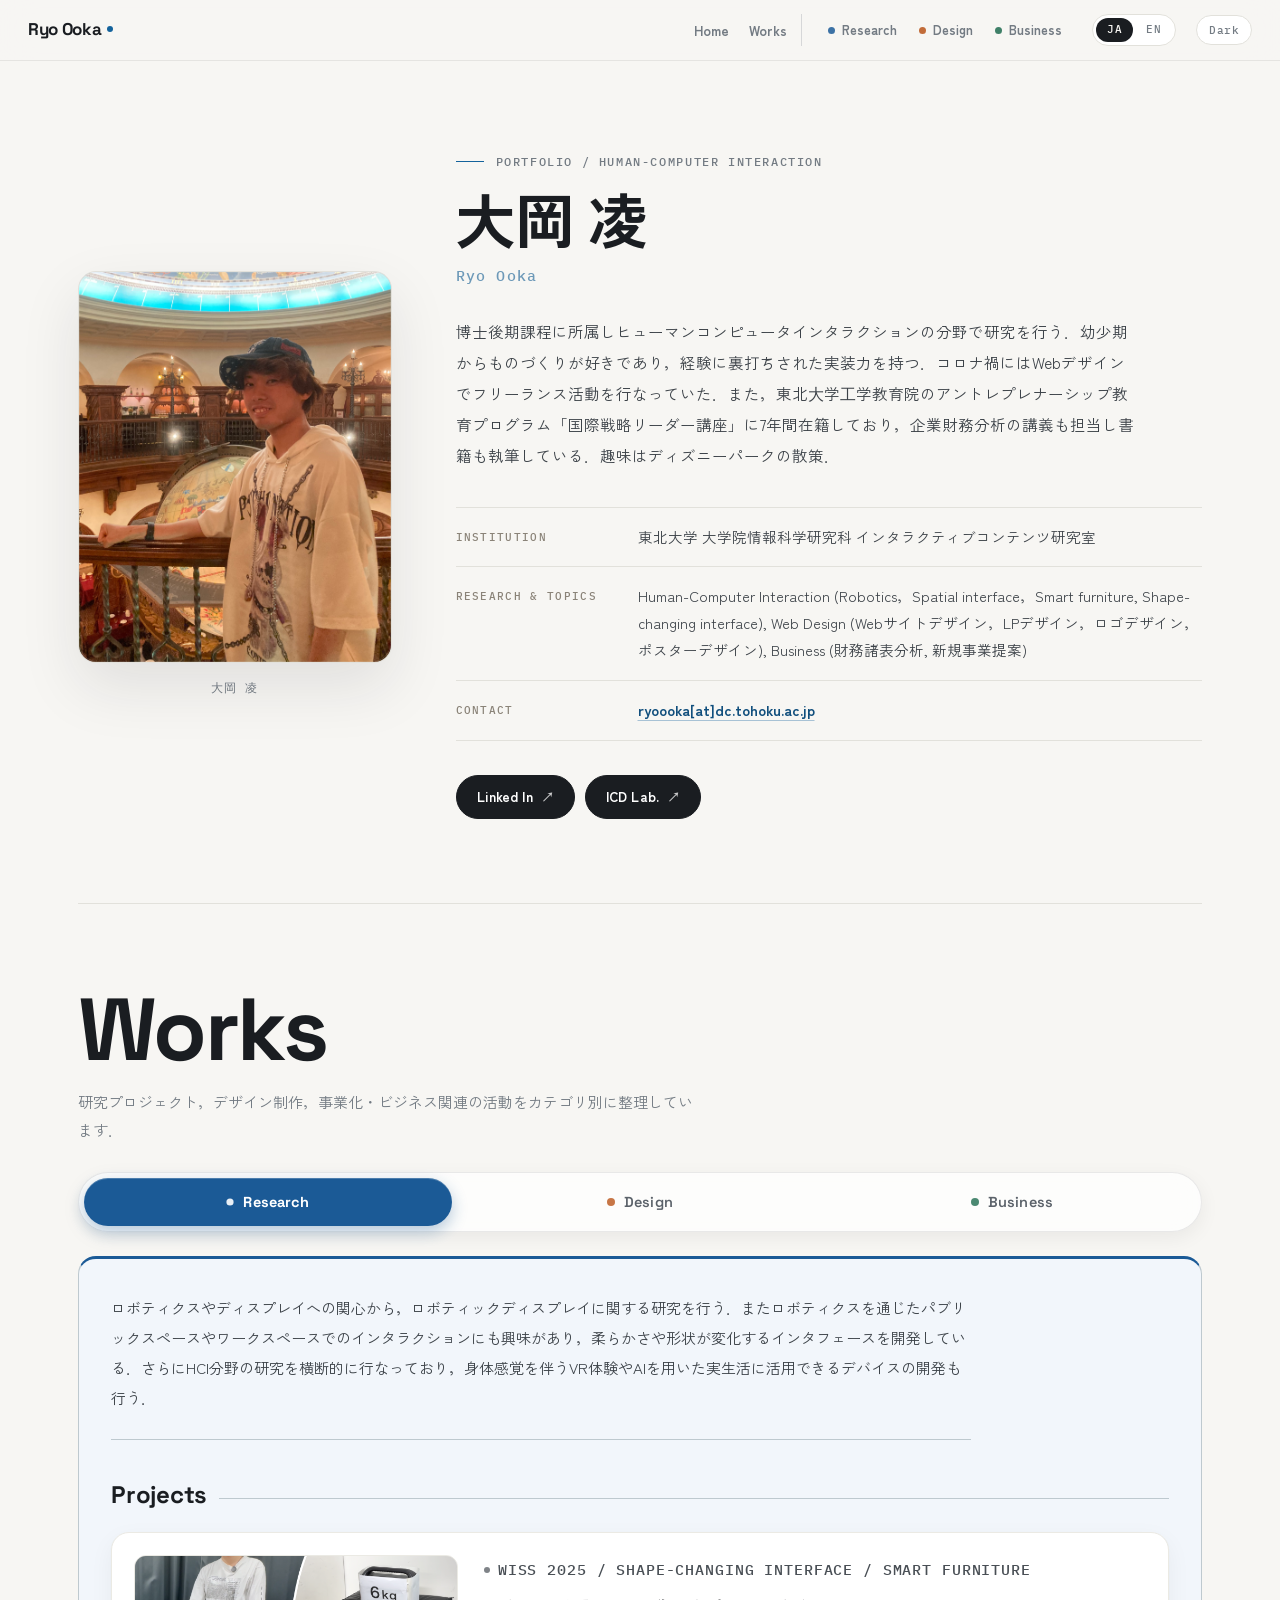
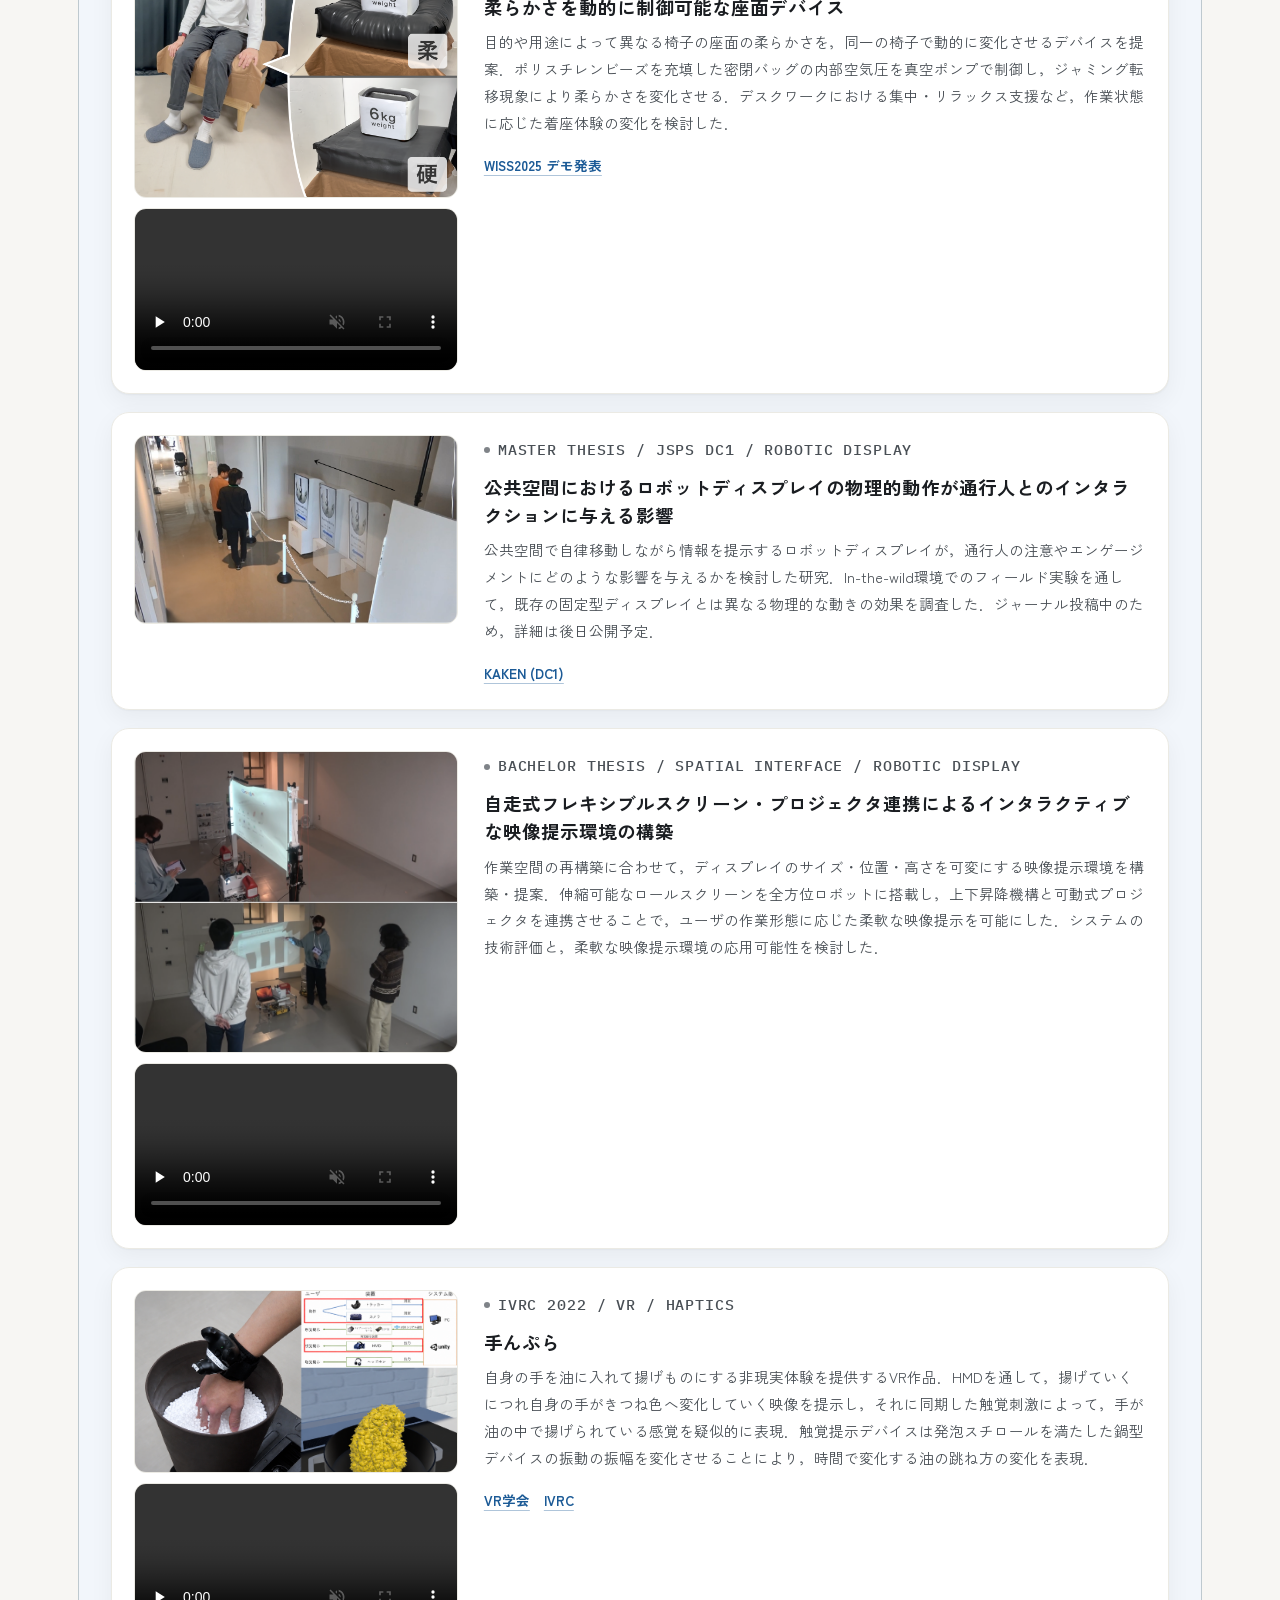
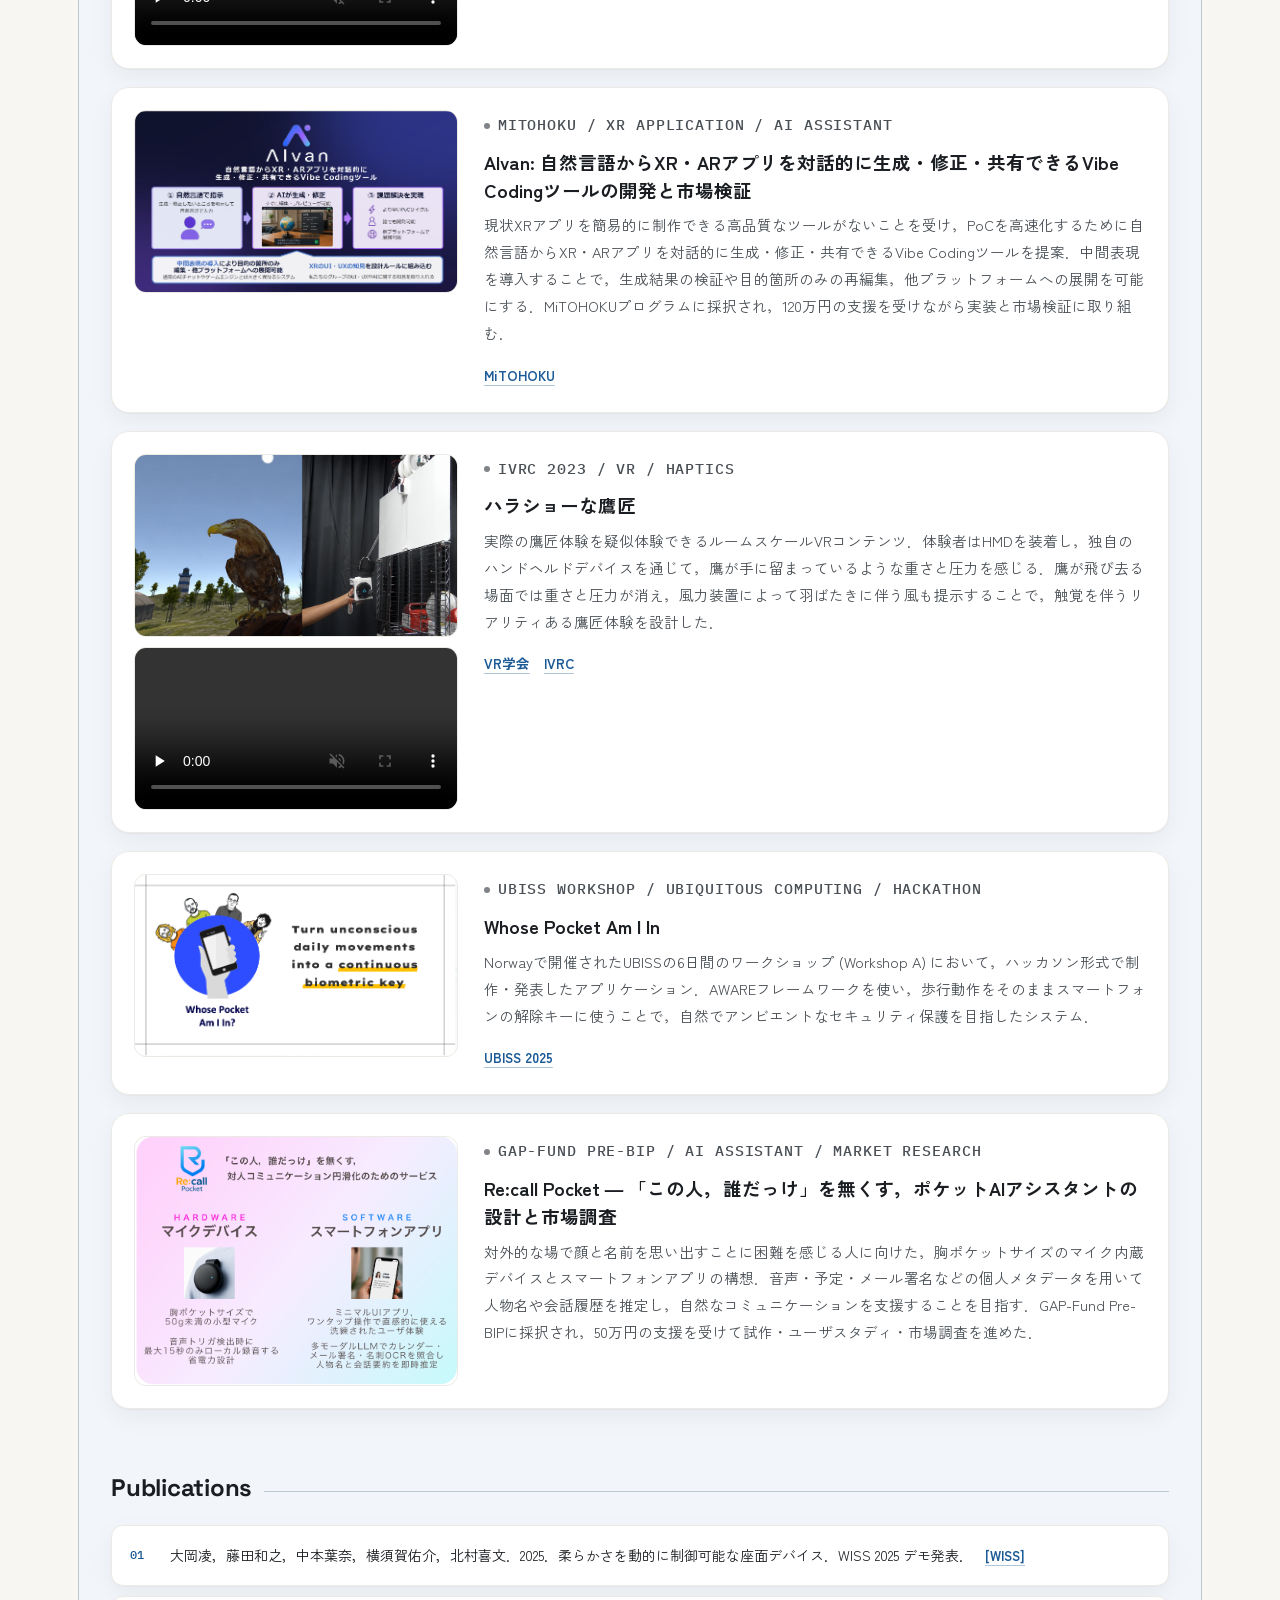
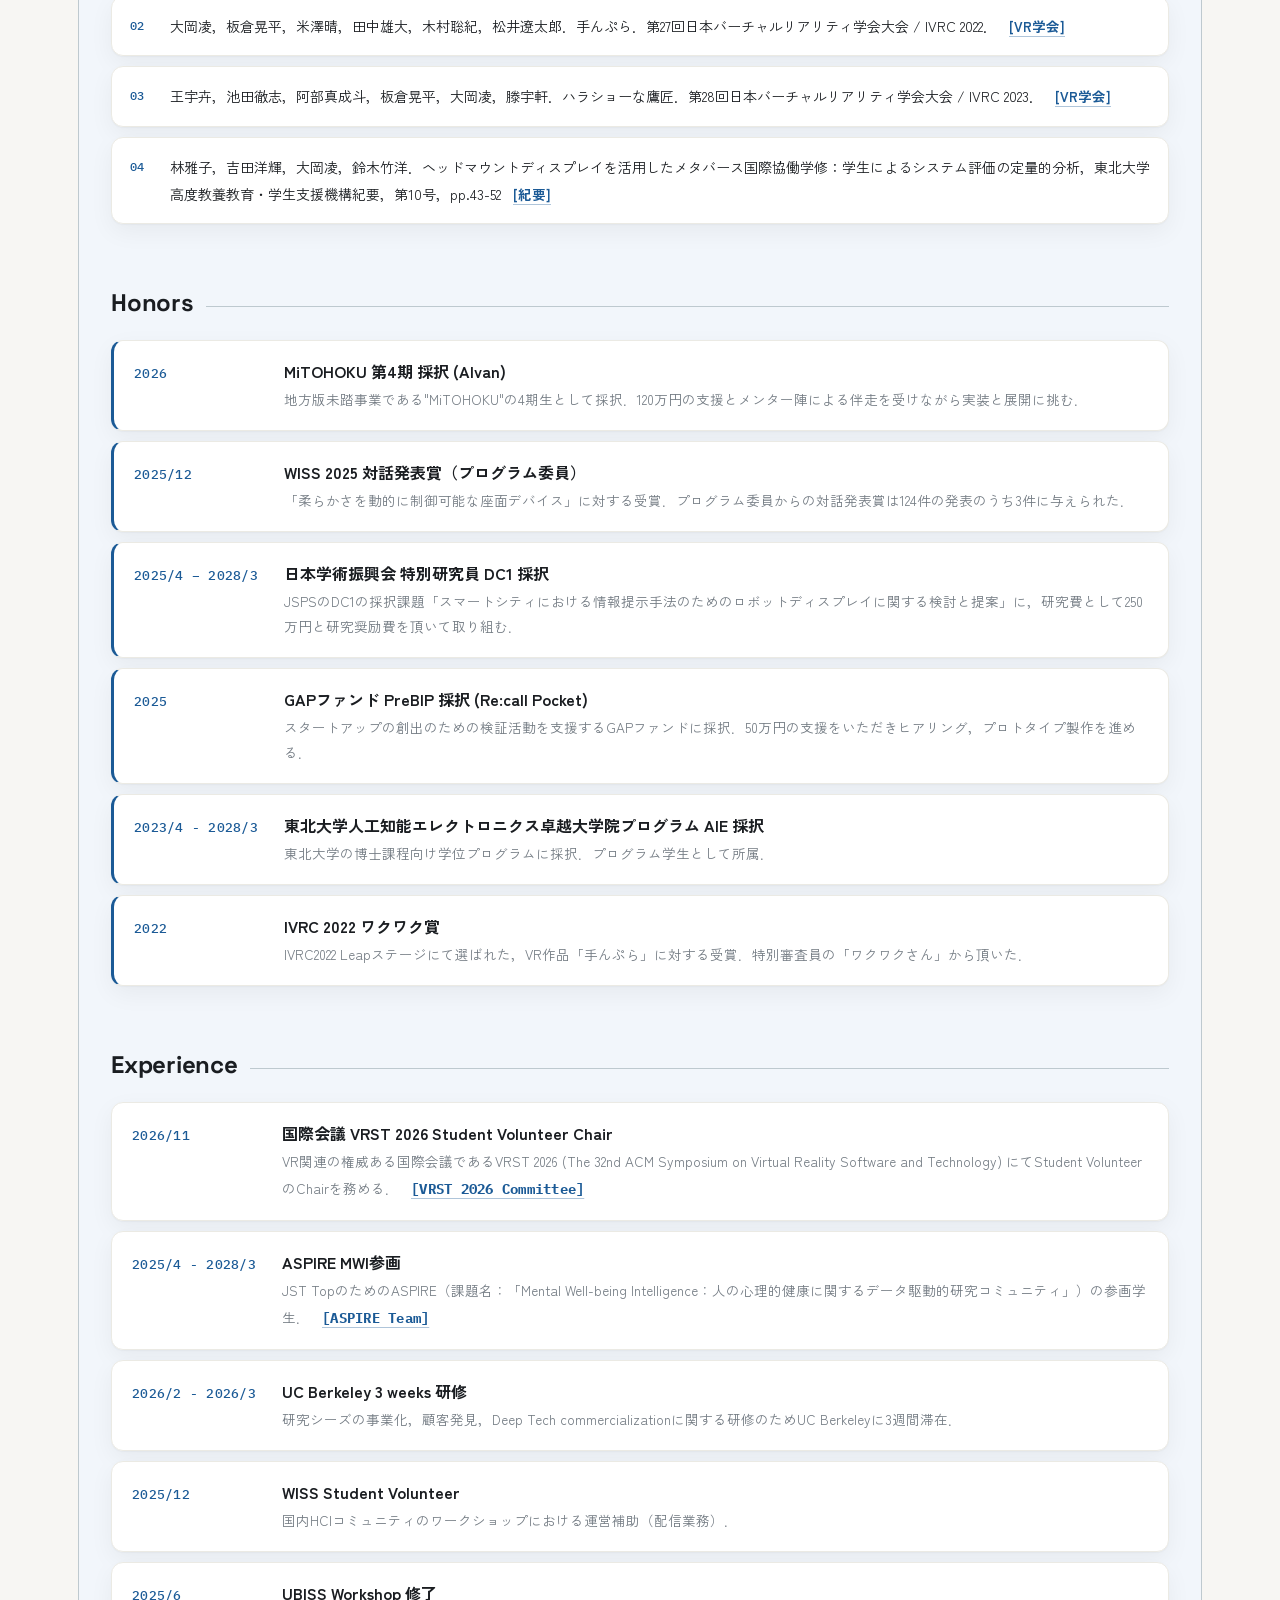
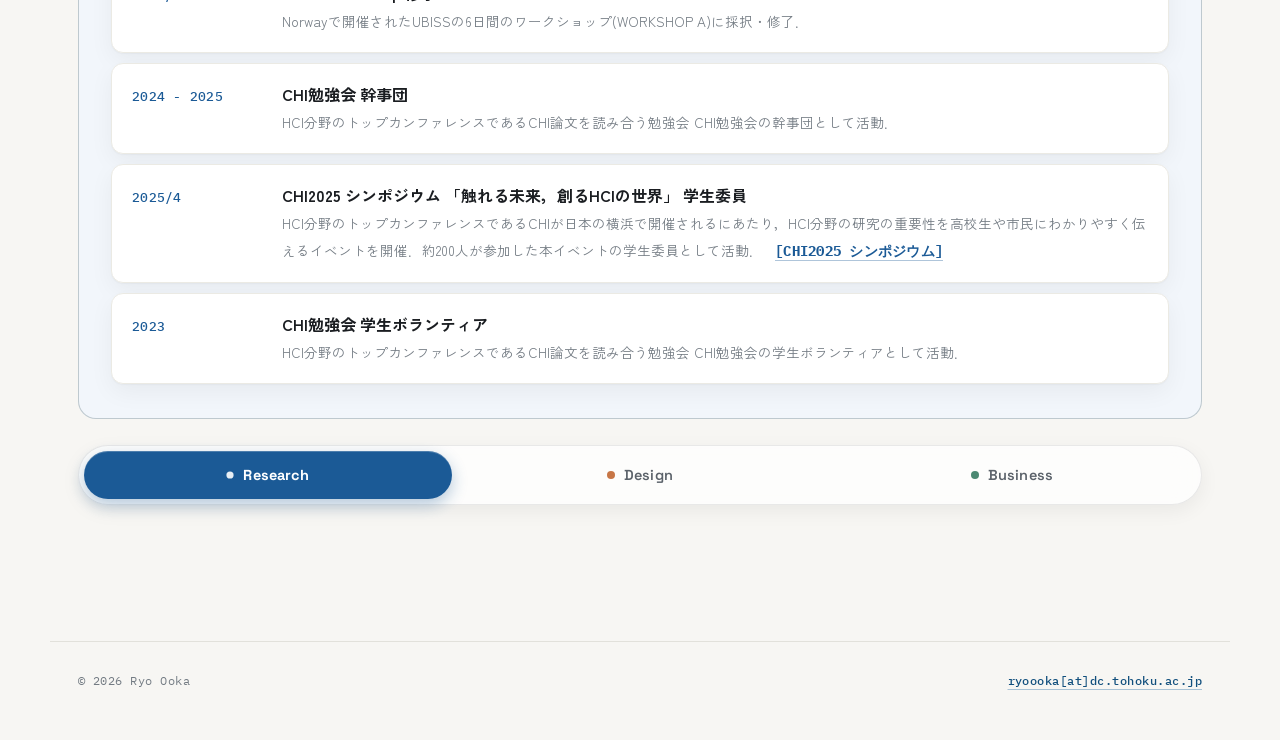
==== commit a37680cf: "change design & fabicon" ====
--- a/index.html
+++ b/index.html
@@ -1,5 +1,5 @@
-<!DOCTYPE html><html lang="ja"> <head><meta charset="UTF-8"><meta name="description" content="大岡凌のポートフォリオ．東北大学大学院情報科学研究科でHuman-Computer Interaction，ロボティックディスプレイ，空間インタフェース，Webデザイン，事業化探索に取り組んでいます．"><meta name="author" content="Ryo Ooka"><meta name="keywords" content="大岡凌,Ryo Ooka,HCI,Human-Computer Interaction,ロボティックディスプレイ,Robotic Display,Spatial Interface,Smart Furniture,Shape-changing Interface,Web Design,Business Development,Tohoku University"><meta name="robots" content="index, follow"><meta name="viewport" content="width=device-width, initial-scale=1.0"><meta name="theme-color" media="(prefers-color-scheme: light)" content="#f8fafb"><meta name="theme-color" media="(prefers-color-scheme: dark)" content="#0c1116"><link rel="canonical" href="https://ryoooka.com/"><link rel="alternate" hreflang="ja" href="https://ryoooka.com/"><link rel="alternate" hreflang="en" href="https://ryoooka.com/en/"><link rel="alternate" hreflang="x-default" href="https://ryoooka.com/"><meta property="og:type" content="profile"><meta property="og:site_name" content="Ryo Ooka Portfolio"><meta property="og:title" content="大岡 凌 | HCI Researcher, Web Designer, Business Development"><meta property="og:description" content="大岡凌のポートフォリオ．東北大学大学院情報科学研究科でHuman-Computer Interaction，ロボティックディスプレイ，空間インタフェース，Webデザイン，事業化探索に取り組んでいます．"><meta property="og:url" content="https://ryoooka.com/"><meta property="og:image" content="https://ryoooka.com/images/profile.jpeg"><meta property="og:locale" content="ja_JP"><meta property="og:locale:alternate" content="en_US"><meta property="profile:first_name" content="Ryo"><meta property="profile:last_name" content="Ooka"><meta name="twitter:card" content="summary"><meta name="twitter:title" content="大岡 凌 | HCI Researcher, Web Designer, Business Development"><meta name="twitter:description" content="大岡凌のポートフォリオ．東北大学大学院情報科学研究科でHuman-Computer Interaction，ロボティックディスプレイ，空間インタフェース，Webデザイン，事業化探索に取り組んでいます．"><meta name="twitter:image" content="https://ryoooka.com/images/profile.jpeg"><script type="application/ld+json">{"@context":"https://schema.org","@type":"Person","name":"Ryo Ooka","alternateName":"大岡 凌","url":"https://ryoooka.com/","image":"https://ryoooka.com/images/profile.jpeg","email":"ryoooka@dc.tohoku.ac.jp","jobTitle":"Doctoral Student / HCI Researcher","affiliation":{"@type":"CollegeOrUniversity","name":"Tohoku University","department":"Graduate School of Information Sciences"},"memberOf":{"@type":"Organization","name":"Interactive Content Design Lab.","url":"https://www.icd.riec.tohoku.ac.jp/"},"sameAs":["https://www.linkedin.com/in/ryoooka?utm_source=share&utm_campaign=share_via&utm_content=profile&utm_medium=ios_app","https://www.icd.riec.tohoku.ac.jp/"],"knowsAbout":["Human-Computer Interaction","Robotic Displays","Spatial Interfaces","Smart Furniture","Shape-changing Interfaces","Web Design","Business Development"]}</script><script type="module">(()=>{const e=localStorage.getItem("theme"),t=window.matchMedia("(prefers-color-scheme: dark)").matches;document.documentElement.dataset.theme=e||(t?"dark":"light")})();</script><title>大岡 凌 | HCI Researcher, Web Designer, Business Development</title><link rel="stylesheet" href="/_astro/global.viWs2AHZ.css"></head> <body> <header class="site-header"> <a class="logo" href="#home" aria-label="Home"> <span>Ryo Ooka</span> </a> <button class="menu-button" aria-label="Open menu" aria-expanded="false"> <span></span> <span></span> <span></span> </button> <nav class="site-nav" aria-label="Main navigation"> <a href="#home">Home</a> <a href="#works">Works</a> <div class="nav-work-tabs" aria-label="Works categories"> <a class="nav-research" href="#works" data-tab-target="research">Research</a> <a class="nav-design" href="#works" data-tab-target="design">Design</a> <a class="nav-business" href="#works" data-tab-target="business">Business</a> </div> <div class="language-switch"> <a class="active" href="/">JA</a> <a href="/en/">EN</a> </div> <button class="theme-toggle" type="button" data-theme-toggle aria-label="Switch color theme"> <span data-theme-label>Dark</span> </button> </nav> </header> <main> <section id="home" class="hero"> <aside class="hero-aside"> <div class="portrait-frame"> <div class="portrait-placeholder" aria-hidden="true">RO</div> <img src="/images/profile.jpeg" alt="大岡凌のプロフィール写真" fetchpriority="high" decoding="async" onerror="this.remove()"> </div> <p>
+<!DOCTYPE html><html lang="ja"> <head><meta charset="UTF-8"><meta name="description" content="大岡凌のポートフォリオ．東北大学大学院情報科学研究科でHuman-Computer Interaction，ロボティックディスプレイ，空間インタフェース，Webデザイン，事業化探索に取り組んでいます．"><meta name="author" content="Ryo Ooka"><meta name="keywords" content="大岡凌,Ryo Ooka,HCI,Human-Computer Interaction,ロボティックディスプレイ,Robotic Display,Spatial Interface,Smart Furniture,Shape-changing Interface,Web Design,Business Development,Tohoku University"><meta name="robots" content="index, follow"><meta name="viewport" content="width=device-width, initial-scale=1.0"><meta name="theme-color" media="(prefers-color-scheme: light)" content="#f7f6f3"><meta name="theme-color" media="(prefers-color-scheme: dark)" content="#0e1114"><link rel="icon" href="/favicon.svg" type="image/svg+xml"><link rel="icon" href="/favicon.ico" sizes="48x48"><link rel="apple-touch-icon" href="/apple-touch-icon.png"><link rel="preconnect" href="https://fonts.googleapis.com"><link rel="preconnect" href="https://fonts.gstatic.com" crossorigin><link rel="stylesheet" href="https://fonts.googleapis.com/css2?family=IBM+Plex+Mono:wght@400;500&family=Space+Grotesk:wght@400;500;600;700&family=Zen+Kaku+Gothic+New:wght@400;500;700&display=swap"><link rel="canonical" href="https://ryoooka.com/"><link rel="alternate" hreflang="ja" href="https://ryoooka.com/"><link rel="alternate" hreflang="en" href="https://ryoooka.com/en/"><link rel="alternate" hreflang="x-default" href="https://ryoooka.com/"><meta property="og:type" content="profile"><meta property="og:site_name" content="Ryo Ooka Portfolio"><meta property="og:title" content="大岡 凌 | HCI Researcher, Web Designer, Business Development"><meta property="og:description" content="大岡凌のポートフォリオ．東北大学大学院情報科学研究科でHuman-Computer Interaction，ロボティックディスプレイ，空間インタフェース，Webデザイン，事業化探索に取り組んでいます．"><meta property="og:url" content="https://ryoooka.com/"><meta property="og:image" content="https://ryoooka.com/images/profile.jpeg"><meta property="og:locale" content="ja_JP"><meta property="og:locale:alternate" content="en_US"><meta property="profile:first_name" content="Ryo"><meta property="profile:last_name" content="Ooka"><meta name="twitter:card" content="summary"><meta name="twitter:title" content="大岡 凌 | HCI Researcher, Web Designer, Business Development"><meta name="twitter:description" content="大岡凌のポートフォリオ．東北大学大学院情報科学研究科でHuman-Computer Interaction，ロボティックディスプレイ，空間インタフェース，Webデザイン，事業化探索に取り組んでいます．"><meta name="twitter:image" content="https://ryoooka.com/images/profile.jpeg"><script type="application/ld+json">{"@context":"https://schema.org","@type":"Person","name":"Ryo Ooka","alternateName":"大岡 凌","url":"https://ryoooka.com/","image":"https://ryoooka.com/images/profile.jpeg","email":"ryoooka@dc.tohoku.ac.jp","jobTitle":"Doctoral Student / HCI Researcher","affiliation":{"@type":"CollegeOrUniversity","name":"Tohoku University","department":"Graduate School of Information Sciences"},"memberOf":{"@type":"Organization","name":"Interactive Content Design Lab.","url":"https://www.icd.riec.tohoku.ac.jp/"},"sameAs":["https://www.linkedin.com/in/ryoooka?utm_source=share&utm_campaign=share_via&utm_content=profile&utm_medium=ios_app","https://www.icd.riec.tohoku.ac.jp/"],"knowsAbout":["Human-Computer Interaction","Robotic Displays","Spatial Interfaces","Smart Furniture","Shape-changing Interfaces","Web Design","Business Development"]}</script><script type="module">(()=>{const e=localStorage.getItem("theme"),t=window.matchMedia("(prefers-color-scheme: dark)").matches;document.documentElement.dataset.theme=e||(t?"dark":"light")})();</script><title>大岡 凌 | HCI Researcher, Web Designer, Business Development</title><link rel="stylesheet" href="/_astro/global.CwOciamF.css"></head> <body> <header class="site-header"> <a class="logo" href="#home" aria-label="Home"> <span>Ryo Ooka</span> </a> <button class="menu-button" aria-label="Open menu" aria-expanded="false"> <span></span> <span></span> <span></span> </button> <nav class="site-nav" aria-label="Main navigation"> <a href="#home">Home</a> <a href="#works">Works</a> <div class="nav-work-tabs" aria-label="Works categories"> <a class="nav-research" href="#works" data-tab-target="research">Research</a> <a class="nav-design" href="#works" data-tab-target="design">Design</a> <a class="nav-business" href="#works" data-tab-target="business">Business</a> </div> <div class="language-switch"> <a class="active" href="/">JA</a> <a href="/en/">EN</a> </div> <button class="theme-toggle" type="button" data-theme-toggle aria-label="Switch color theme"> <span data-theme-label>Dark</span> </button> </nav> </header> <main> <section id="home" class="hero"> <aside class="hero-aside"> <div class="portrait-frame"> <div class="portrait-placeholder" aria-hidden="true">RO</div> <img src="/images/profile.jpeg" alt="大岡凌のプロフィール写真" fetchpriority="high" decoding="async" onerror="this.remove()"> </div> <p>
 大岡 凌
 </p> </aside> <div class="hero-main"> <p class="eyebrow">Portfolio / Human-Computer Interaction</p> <h1>大岡 凌</h1> <p class="name-en">Ryo Ooka</p> <p class="lead">博士後期課程に所属しヒューマンコンピュータインタラクションの分野で研究を行う．幼少期からものづくりが好きであり，経験に裏打ちされた実装力を持つ．コロナ禍にはWebデザインでフリーランス活動を行なっていた．また，東北⼤学⼯学教育院のアントレプレナーシップ教育プログラム「国際戦略リーダー講座」に7年間在籍しており，企業財務分析の講義も担当し書籍も執筆している．趣味はディズニーパークの散策．</p> <dl class="profile-list"> <div> <dt>Institution</dt> <dd>東北大学 大学院情報科学研究科 インタラクティブコンテンツ研究室</dd> </div> <div> <dt>Research & Topics</dt> <dd>Human-Computer Interaction (Robotics，Spatial interface，Smart furniture, Shape-changing interface), Web Design (Webサイトデザイン，LPデザイン，ロゴデザイン，ポスターデザイン), Business (財務諸表分析, 新規事業提案)</dd> </div> <div> <dt>Contact</dt> <dd> <a href="mailto:ryoooka[at]dc.tohoku.ac.jp">ryoooka[at]dc.tohoku.ac.jp</a> </dd> </div> </dl> <div class="hero-actions"> <a class="button" href="https://www.linkedin.com/in/ryoooka?utm_source=share&#38;utm_campaign=share_via&#38;utm_content=profile&#38;utm_medium=ios_app" target="_blank"> Linked In <span class="button-tag">↗</span> </a><a class="button" href="https://www.icd.riec.tohoku.ac.jp/" target="_blank"> ICD Lab. <span class="button-tag">↗</span> </a> </div> </div> </section> <section id="works" class="works section"> <div class="section-heading works-heading"> <p class="eyebrow">Works</p> <h2>Works</h2> <p>
 研究プロジェクト，デザイン制作，事業化・ビジネス関連の活動をカテゴリ別に整理しています．
-</p> </div> <div class="tab-controls" data-tab-controls> <button class="tab-button active research-tab" type="button" data-tab="research">Research</button> <button class="tab-button design-tab" type="button" data-tab="design">Design</button> <button class="tab-button business-tab" type="button" data-tab="business">Business</button> </div> <div class="tab-panel active theme-research" id="research"> <div class="tab-intro"> <p>ロボティクスやディスプレイへの関心から，ロボティックディスプレイに関する研究を行う．またロボティクスを通じたパブリックスペースやワークスペースでのインタラクションにも興味があり，柔らかさや形状が変化するインタフェースを開発している．さらにHCI分野の研究を横断的に行なっており，身体感覚を伴うVR体験やAIを用いた実生活に活用できるデバイスの開発も行う．</p> </div> <section class="subsection"> <h3>Projects</h3> <div class="feature-list"> <article class="feature-card"> <div class="feature-media"> <img src="/images/research/research-soft-seat.png" alt="柔らかさを動的に制御可能な座面デバイス teaser" loading="lazy" decoding="async" onerror="this.remove()"> <video controls muted playsinline preload="none" onerror="this.remove()"> <source src="/movies/research-soft-seat.mp4" type="video/mp4"> </video> </div> <div class="feature-content"> <p class="meta">WISS 2025 / Shape-changing Interface / Smart Furniture</p> <h4>柔らかさを動的に制御可能な座面デバイス</h4> <p>目的や用途によって異なる椅子の座面の柔らかさを，同一の椅子で動的に変化させるデバイスを提案．ポリスチレンビーズを充填した密閉バッグの内部空気圧を真空ポンプで制御し，ジャミング転移現象により柔らかさを変化させる．デスクワークにおける集中・リラックス支援など，作業状態に応じた着座体験の変化を検討した．</p> <div class="link-row"> <a href="https://www.wiss.org/WISS2025Proceedings/data/demo/1-C15.pdf">WISS2025 デモ発表</a> </div> </div> </article><article class="feature-card"> <div class="feature-media"> <img src="/images/research/research-robotic-display.png" alt="公共空間におけるロボットディスプレイの物理的動作が通行人とのインタラクションに与える影響 teaser" loading="lazy" decoding="async" onerror="this.remove()">  </div> <div class="feature-content"> <p class="meta">Master Thesis / JSPS DC1 / Robotic Display</p> <h4>公共空間におけるロボットディスプレイの物理的動作が通行人とのインタラクションに与える影響</h4> <p>公共空間で自律移動しながら情報を提示するロボットディスプレイが，通行人の注意やエンゲージメントにどのような影響を与えるかを検討した研究．In-the-wild環境でのフィールド実験を通して，既存の固定型ディスプレイとは異なる物理的な動きの効果を調査した．ジャーナル投稿中のため，詳細は後日公開予定．</p> <div class="link-row"> <a href="https://kaken.nii.ac.jp/ja/grant/KAKENHI-PROJECT-25KJ0551/">KAKEN (DC1)</a> </div> </div> </article><article class="feature-card"> <div class="feature-media"> <img src="/images/research/research-flexible-screen.png" alt="自走式フレキシブルスクリーン・プロジェクタ連携によるインタラクティブな映像提示環境の構築 teaser" loading="lazy" decoding="async" onerror="this.remove()"> <video controls muted playsinline preload="none" onerror="this.remove()"> <source src="/movies/research-flexible-screen.mp4" type="video/mp4"> </video> </div> <div class="feature-content"> <p class="meta">Bachelor Thesis / Spatial Interface / Robotic Display</p> <h4>自走式フレキシブルスクリーン・プロジェクタ連携によるインタラクティブな映像提示環境の構築</h4> <p>作業空間の再構築に合わせて，ディスプレイのサイズ・位置・高さを可変にする映像提示環境を構築・提案．伸縮可能なロールスクリーンを全方位ロボットに搭載し，上下昇降機構と可動式プロジェクタを連携させることで，ユーザの作業形態に応じた柔軟な映像提示を可能にした．システムの技術評価と，柔軟な映像提示環境の応用可能性を検討した．</p> <div class="link-row">  </div> </div> </article><article class="feature-card"> <div class="feature-media"> <img src="/images/research/research-tenpura.png" alt="手んぷら teaser" loading="lazy" decoding="async" onerror="this.remove()"> <video controls muted playsinline preload="none" onerror="this.remove()"> <source src="/movies/research-tenpura.mp4" type="video/mp4"> </video> </div> <div class="feature-content"> <p class="meta">IVRC 2022 / VR / Haptics</p> <h4>手んぷら</h4> <p>自身の手を油に入れて揚げものにする非現実体験を提供するVR作品．HMDを通して，揚げていくにつれ自身の手がきつね色へ変化していく映像を提示し，それに同期した触覚刺激によって，手が油の中で揚げられている感覚を疑似的に表現．触覚提示デバイスは発泡スチロールを満たした鍋型デバイスの振動の振幅を変化させることにより，時間で変化する油の跳ね方の変化を表現．</p> <div class="link-row"> <a href="https://conference.vrsj.org/ac2022/program/1A3.html">VR学会</a><a href="https://ivrc.net/2022/leap/">IVRC</a> </div> </div> </article><article class="feature-card"> <div class="feature-media"> <img src="/images/research/research-aivan.png" alt="AIvan: 自然言語からXR・ARアプリを対話的に生成・修正・共有できるVibe Codingツールの開発と市場検証 teaser" loading="lazy" decoding="async" onerror="this.remove()">  </div> <div class="feature-content"> <p class="meta">MiTOHOKU / XR application / AI assistant</p> <h4>AIvan: 自然言語からXR・ARアプリを対話的に生成・修正・共有できるVibe Codingツールの開発と市場検証</h4> <p>現状XRアプリを簡易的に制作できる高品質なツールがないことを受け，PoCを高速化するために自然言語からXR・ARアプリを対話的に生成・修正・共有できるVibe Codingツールを提案．中間表現を導入することで，生成結果の検証や目的箇所のみの再編集，他プラットフォームへの展開を可能にする．MiTOHOKUプログラムに採択され，120万円の支援を受けながら実装と市場検証に取り組む．</p> <div class="link-row"> <a href="https://mitohoku.jp/">MiTOHOKU</a> </div> </div> </article><article class="feature-card"> <div class="feature-media"> <img src="/images/research/research-takajo.png" alt="ハラショーな鷹匠 teaser" loading="lazy" decoding="async" onerror="this.remove()"> <video controls muted playsinline preload="none" onerror="this.remove()"> <source src="/movies/research-takajo.mp4" type="video/mp4"> </video> </div> <div class="feature-content"> <p class="meta">IVRC 2023 / VR / Haptics</p> <h4>ハラショーな鷹匠</h4> <p>実際の鷹匠体験を疑似体験できるルームスケールVRコンテンツ．体験者はHMDを装着し，独自のハンドヘルドデバイスを通じて，鷹が手に留まっているような重さと圧力を感じる．鷹が飛び去る場面では重さと圧力が消え，風力装置によって羽ばたきに伴う風も提示することで，触覚を伴うリアリティある鷹匠体験を設計した．</p> <div class="link-row"> <a href="https://conference.vrsj.org/ac2023/program/IVRC.html">VR学会</a><a href="https://ivrc.net/archive/%E3%83%8F%E3%83%A9%E3%82%B7%E3%83%A7%E3%83%BC%E3%81%AA%E9%B7%B9%E5%8C%A02023/">IVRC</a> </div> </div> </article><article class="feature-card"> <div class="feature-media"> <img src="/images/research/research-whose-pocket.png" alt="Whose Pocket Am I In teaser" loading="lazy" decoding="async" onerror="this.remove()">  </div> <div class="feature-content"> <p class="meta">UBISS Workshop / Ubiquitous Computing / Hackathon</p> <h4>Whose Pocket Am I In</h4> <p>Norwayで開催されたUBISSの6日間のワークショップ (Workshop A) において，ハッカソン形式で制作・発表したアプリケーション．AWAREフレームワークを使い，歩行動作をそのままスマートフォンの解除キーに使うことで，自然でアンビエントなセキュリティ保護を目指したシステム．</p> <div class="link-row"> <a href="https://ubicomp.oulu.fi/UBISS2025">UBISS 2025</a> </div> </div> </article><article class="feature-card"> <div class="feature-media"> <img src="/images/research/research-recall-pocket.png" alt="Re:call Pocket ― 「この人，誰だっけ」を無くす，ポケットAIアシスタントの設計と市場調査 teaser" loading="lazy" decoding="async" onerror="this.remove()">  </div> <div class="feature-content"> <p class="meta">GAP-Fund Pre-BIP / AI Assistant / Market Research</p> <h4>Re:call Pocket ― 「この人，誰だっけ」を無くす，ポケットAIアシスタントの設計と市場調査</h4> <p>対外的な場で顔と名前を思い出すことに困難を感じる人に向けた，胸ポケットサイズのマイク内蔵デバイスとスマートフォンアプリの構想．音声・予定・メール署名などの個人メタデータを用いて人物名や会話履歴を推定し，自然なコミュニケーションを支援することを目指す．GAP-Fund Pre-BIPに採択され，50万円の支援を受けて試作・ユーザスタディ・市場調査を進めた．</p> <div class="link-row">  </div> </div> </article> </div> </section> <section class="subsection"> <h3>Publications</h3> <ol class="publication-list"> <li> <span>大岡凌，藤田和之，中本葉奈，横須賀佑介，北村喜文．2025．柔らかさを動的に制御可能な座面デバイス．WISS 2025 デモ発表．</span> <span class="inline-links"> <a href="https://www.wiss.org/WISS2025Proceedings/data/demo/1-C15.pdf">[WISS]</a> </span> </li><li> <span>大岡凌，板倉晃平，米澤晴，田中雄大，木村聡紀，松井遼太郎．手んぷら．第27回日本バーチャルリアリティ学会大会 / IVRC 2022．</span> <span class="inline-links"> <a href="https://conference.vrsj.org/ac2022/program/1A3.html">[VR学会]</a> </span> </li><li> <span>王宇卉，池田徹志，阿部真成斗，板倉晃平，大岡凌，滕宇軒．ハラショーな鷹匠．第28回日本バーチャルリアリティ学会大会 / IVRC 2023．</span> <span class="inline-links"> <a href="https://conference.vrsj.org/ac2023/program/doc/IVRC-09.pdf">[VR学会]</a> </span> </li><li> <span>林雅子，吉田洋輝，大岡凌，鈴木竹洋．ヘッドマウントディスプレイを活用したメタバース国際協働学修：学生によるシステム評価の定量的分析，東北大学高度教養教育・学生支援機構紀要，第10号，pp.43-52</span> <span class="inline-links"> <a href="https://www.ihe.tohoku.ac.jp/wp-content/uploads/2025/07/bulletin_2024.pdf#page=47">[紀要]</a> </span> </li> </ol> </section> <section class="subsection"> <h3>Honors</h3> <div class="award-list"> <article> <span>2026</span> <div> <h4>MiTOHOKU 第4期 採択 (AIvan)</h4> <p>地方版未踏事業である&quot;MiTOHOKU&quot;の4期生として採択．120万円の支援とメンター陣による伴走を受けながら実装と展開に挑む．</p>  </div> </article><article> <span>2025/12</span> <div> <h4>WISS 2025 対話発表賞（プログラム委員）</h4> <p>「柔らかさを動的に制御可能な座面デバイス」に対する受賞．プログラム委員からの対話発表賞は124件の発表のうち3件に与えられた．</p>  </div> </article><article> <span>2025/4 – 2028/3 </span> <div> <h4>日本学術振興会 特別研究員 DC1 採択</h4> <p>JSPSのDC1の採択課題「スマートシティにおける情報提示手法のためのロボットディスプレイに関する検討と提案」に，研究費として250万円と研究奨励費を頂いて取り組む．</p>  </div> </article><article> <span>2025</span> <div> <h4>GAPファンド PreBIP 採択 (Re:call Pocket)</h4> <p>スタートアップの創出のための検証活動を支援するGAPファンドに採択．50万円の支援をいただきヒアリング，プロトタイプ製作を進める．</p>  </div> </article><article> <span>2023/4 - 2028/3</span> <div> <h4>東北大学人工知能エレクトロニクス卓越大学院プログラム AIE 採択</h4> <p>東北大学の博士課程向け学位プログラムに採択．プログラム学生として所属．</p>  </div> </article><article> <span>2022</span> <div> <h4>IVRC 2022 ワクワク賞</h4> <p>IVRC2022 Leapステージにて選ばれた，VR作品「手んぷら」に対する受賞．特別審査員の「ワクワクさん」から頂いた．</p>  </div> </article> </div> </section> <section class="subsection"> <h3>Experience</h3> <div class="compact-list"> <article> <span>2026/11</span> <div> <h4>国際会議 VRST 2026 Student Volunteer Chair</h4> <p> VR関連の権威ある国際会議であるVRST 2026 (The 32nd ACM Symposium on Virtual Reality Software and Technology) にてStudent VolunteerのChairを務める． <span class="inline-links"> <a href="https://vrst.acm.org/vrst2026/committee/" target="_blank">[VRST 2026 Committee]</a> </span> </p> </div> </article><article> <span>2025/4 - 2028/3</span> <div> <h4>ASPIRE MWI参画</h4> <p> JST TopのためのASPIRE（課題名：「Mental Well-being Intelligence：人の心理的健康に関するデータ駆動的研究コミュニティ」）の参画学生． <span class="inline-links"> <a href="https://aspire-mwi.org/team/" target="_blank">[ASPIRE Team]</a> </span> </p> </div> </article><article> <span>2026/2 - 2026/3</span> <div> <h4>UC Berkeley 3 weeks 研修</h4> <p> 研究シーズの事業化，顧客発見，Deep Tech commercializationに関する研修のためUC Berkeleyに3週間滞在．  </p> </div> </article><article> <span>2025/12</span> <div> <h4>WISS Student Volunteer</h4> <p> 国内HCIコミュニティのワークショップにおける運営補助（配信業務）．  </p> </div> </article><article> <span>2025/6</span> <div> <h4>UBISS Workshop 修了</h4> <p> Norwayで開催されたUBISSの6日間のワークショップ(WORKSHOP A)に採択・修了．  </p> </div> </article><article> <span>2024 - 2025</span> <div> <h4>CHI勉強会 幹事団</h4> <p> HCI分野のトップカンファレンスであるCHI論文を読み合う勉強会 CHI勉強会の幹事団として活動．  </p> </div> </article><article> <span>2025/4</span> <div> <h4>CHI2025 シンポジウム 「触れる未来，創るHCIの世界」 学生委員</h4> <p> HCI分野のトップカンファレンスであるCHIが日本の横浜で開催されるにあたり，HCI分野の研究の重要性を高校生や市民にわかりやすく伝えるイベントを開催．約200人が参加した本イベントの学生委員として活動． <span class="inline-links"> <a href="https://sigchi.jp/symposium/chi2025_symposium/" target="_blank">[CHI2025 シンポジウム]</a> </span> </p> </div> </article><article> <span>2023</span> <div> <h4>CHI勉強会 学生ボランティア</h4> <p> HCI分野のトップカンファレンスであるCHI論文を読み合う勉強会 CHI勉強会の学生ボランティアとして活動．  </p> </div> </article> </div> </section> </div> <div class="tab-panel theme-design" id="design"> <div class="tab-intro"> <p>サイト作成の技術を活かし，コロナ禍よりデザイン作成から一貫して取り組むWeb designのフリーランスとして活動．HP作成，ロゴ，資料作成など，情報の構造と視覚表現をつなぐ制作に取り組む．さらに，ビジネスやマーケティングへの関心も活かし，デザインを通したイベント全体の設計やプロダクト設計も行う．</p> </div> <section class="subsection"> <h3>Topics</h3> <div class="feature-list"> <article class="feature-card"> <div class="feature-media"> <img src="/images/design/design-ccontents-cording.png" alt="コンテンツ販売 実践コーディング teaser" loading="lazy" decoding="async" onerror="this.remove()"> </div> <div class="feature-content"> <p class="meta">Web Design / Contents / Marketing</p> <h4>コンテンツ販売 実践コーディング</h4> <p>駆け出しのフリーランスのコーダー向けのコンテンツを販売．フリーランス初期は実績掲載できるものが少なく経験や学習が仕事の獲得に結びつかないという問題の解決に向け，実績掲載ができるWebデザインコンテンツを設計．SNSマーケティングやLINE Businessアカウントでのリピート販売の経路の設計，Slackを用いたコミュニティ運営など包括的に事業を行なった．</p> <div class="link-row">  </div> </div> </article><article class="feature-card"> <div class="feature-media"> <img src="/images/design/design-chi-symposium.jpg" alt="CHI 2025 シンポジウム teaser" loading="lazy" decoding="async" onerror="this.remove()"> </div> <div class="feature-content"> <p class="meta">Web Design / Event Website</p> <h4>CHI 2025 シンポジウム</h4> <p>HCI分野のトップカンファレンスであるCHIが日本の横浜で開催されるにあたり，HCI分野の研究の重要性を高校生や市民にわかりやすく伝えるイベント「触れる未来，創るHCIの世界」が開催された．約200人が参加した本イベントの学生委員として活動．横浜市に配布されたポスターのデザインやWebサイトの作成をはじめとして，当日の案内看板やスライド，腕章などイベントの総合デザインを担当．情報構造，視認性，イベント告知に必要な導線を考慮してデザインした．加えて来場者の動線などイベントの体験設計も担当．</p> <div class="link-row"> <a href="https://sigchi.jp/symposium/chi2025_symposium/" target="_blank">Website</a> </div> </div> </article> </div> </section> <section class="subsection"> <h3>Works</h3> <div class="work-grid"> <article class="work-card"> <img src="/images/design/design-chatRuna.png" alt="Chat Runa様 ロゴ/バナー作成 image" loading="lazy" decoding="async" onerror="this.remove()"> <div> <h4>Chat Runa様 ロゴ/バナー作成</h4> <p></p> </div> </article><article class="work-card"> <img src="/images/design/design-banner_sun.png" alt="ひまわりフェスティバル バナー image" loading="lazy" decoding="async" onerror="this.remove()"> <div> <h4>ひまわりフェスティバル バナー</h4> <p></p> </div> </article><article class="work-card"> <img src="/images/design/design-goods-fest.png" alt="東北大学祭2020 グッズデザイン 付箋 image" loading="lazy" decoding="async" onerror="this.remove()"> <div> <h4>東北大学祭2020 グッズデザイン 付箋</h4> <p></p> </div> </article><article class="work-card"> <img src="/images/design/design-goods-coaster.jpg" alt="グッズデザイン コースター image" loading="lazy" decoding="async" onerror="this.remove()"> <div> <h4>グッズデザイン コースター</h4> <p></p> </div> </article><article class="work-card"> <img src="/images/design/design-hp-prefumo.png" alt="HPデザイン image" loading="lazy" decoding="async" onerror="this.remove()"> <div> <h4>HPデザイン</h4> <p></p> </div> </article><article class="work-card"> <img src="/images/design/design-hp-hotel.png" alt="HPデザイン image" loading="lazy" decoding="async" onerror="this.remove()"> <div> <h4>HPデザイン</h4> <p></p> </div> </article><article class="work-card"> <img src="/images/design/design-radio-banner.png" alt="ラジオ 宣伝用バナーデザイン image" loading="lazy" decoding="async" onerror="this.remove()"> <div> <h4>ラジオ 宣伝用バナーデザイン</h4> <p></p> </div> </article><article class="work-card"> <img src="/images/design/design-radio-logo.png" alt="ラジオ ロゴデザイン image" loading="lazy" decoding="async" onerror="this.remove()"> <div> <h4>ラジオ ロゴデザイン</h4> <p></p> </div> </article><article class="work-card"> <img src="/images/design/design-hp-cafe.png" alt="HPデザイン image" loading="lazy" decoding="async" onerror="this.remove()"> <div> <h4>HPデザイン</h4> <p></p> </div> </article><article class="work-card"> <img src="/images/design/design-lp-veg.png" alt="LPデザイン image" loading="lazy" decoding="async" onerror="this.remove()"> <div> <h4>LPデザイン</h4> <p></p> </div> </article> </div> </section> </div> <div class="tab-panel theme-business" id="business"> <div class="tab-intro"> <p>大学学部1年次より，実企業の財務諸表を読み新規事業提案を行う，東北大学工学教育院が開講する「国際戦略リーダー講座」に所属．実際に大企業の経営層への事業提案を行い，講座のノウハウや活動をまとめた書籍も出版．近年ではより実践的な活動として，研究シーズの社会実装，顧客発見，事業化探索へと行動を移している．</p> </div> <section class="subsection"> <h3>Topics</h3> <div class="feature-list"> <article class="feature-card"> <div class="feature-media"> <img src="/images/business/business-gsc-logo.png" alt="国際戦略リーダー講座 teaser" loading="lazy" decoding="async" onerror="this.remove()"> </div> <div class="feature-content"> <p class="meta">Business / Strategy / Global Program</p> <h4>国際戦略リーダー講座</h4> <p>東北大学工学教育院が主催する毎週土曜日の課外講座．学部1年次である2019年より継続して取り組み，7年間受講した．株式会社が発行している財務諸表や株主総会説明資料などの公開資料を読み解き，革新的な新規事業提案を行う．本講座で1年間取り組む課題文は「ソフトバンクがアマゾンを事業規模で追い越すための提案をしてください」のような壮大かつ答えのない課題であり，この課題文に答えるような革新的な事業を考え，それを実現可能な形で説得力を持って提案するために各種財務指標を使う．</p> <div class="link-row"> <a href="http://www.iee.eng.tohoku.ac.jp/lecture/intl.html">国際戦略リーダー講座（東北大学 工学教育院）</a> </div> </div> </article><article class="feature-card"> <div class="feature-media"> <img src="/images/business/business-book.png" alt="新規事業提案に関する書籍出版 teaser" loading="lazy" decoding="async" onerror="this.remove()"> </div> <div class="feature-content"> <p class="meta">Book / Publishing</p> <h4>新規事業提案に関する書籍出版</h4> <p>東北大学で開講され，10年にわたり学生たちに経営と戦略のスキルを教えてきた「国際戦略講座」の集大成となる本「GAFAMを超える新事業立案」の責任執筆著者を務めた．本書は「データを集め、分析し、説得力をもって提案する」その技術を学び，イノベーションを起こす力を育てる本格的な内容となっている．2023年度の課題「イオンがAmazonを超えるための事業提案をしてください」を軸に，この年度に行われた講義を元にした内容として，財務諸表の読み方，定性分析，デザイン思考といったビジネスや事業提案に不可欠なスキルを網羅．</p> <div class="link-row"> <a href="https://amzn.asia/d/0i1VFuc9">書籍販売ページ (Amazon)</a><a href="https://ndlsearch.ndl.go.jp/books/R100000002-I033846200">国立国会図書館</a> </div> </div> </article><article class="feature-card"> <div class="feature-media"> <img src="/images/business/business-aivan.png" alt="AIvan: 自然言語からXR・ARアプリを対話的に生成・修正・共有できるVibe Codingツールの開発と市場検証 (MiTOHOKU 第4期 採択テーマ) teaser" loading="lazy" decoding="async" onerror="this.remove()"> </div> <div class="feature-content"> <p class="meta">MiTOHOKU</p> <h4>AIvan: 自然言語からXR・ARアプリを対話的に生成・修正・共有できるVibe Codingツールの開発と市場検証 (MiTOHOKU 第4期 採択テーマ)</h4> <p>XRアプリの開発はPoCに時間がかかり，専門人材への依存も強い．AIvanは，自然言語からXR・ARアプリを対話的に生成・修正・共有できるVibe Codingツールであり，非専門家も初期検討に参加できる開発体験を目指す．初期ターゲットはXRコンテンツ制作会社と広告・イベント会社／DX部門で，短期はPoC支援，中期はSaaSによる収益化を想定する．MiTOHOKUプログラムに採択され，120万円の支援を受けてMVP開発と市場検証を進める．</p> <div class="link-row"> <a href="https://mitohoku.jp/">MiTOHOKU</a> </div> </div> </article><article class="feature-card"> <div class="feature-media"> <img src="/images/business/business-recall-pocket.png" alt="Re:call Pocket ― 「この人，誰だっけ」を無くす，ポケットAIアシスタントの設計と市場調査 (GAPファンド Pre-BIP 採択テーマ) teaser" loading="lazy" decoding="async" onerror="this.remove()"> </div> <div class="feature-content"> <p class="meta">Gap Fund</p> <h4>Re:call Pocket ― 「この人，誰だっけ」を無くす，ポケットAIアシスタントの設計と市場調査 (GAPファンド Pre-BIP 採択テーマ)</h4> <p>対外的な場で顔と名前を思い出すことに困難を感じる人に向けた，胸ポケットサイズのマイク内蔵デバイスとスマートフォンアプリ「Re:call Pocket ― 「この人，誰だっけ」を無くす，ポケットAIアシスタント」の設計と市場調査を行うプロジェクト．研究の商業化を目指すGapファンドに採択され，1年間50万円の資金援助を受けた．本プロジェクトは音声・予定・メール署名などの個人メタデータを用いて人物名や会話履歴を推定し，自然なコミュニケーションを支援することを目指したデバイスである．</p> <div class="link-row">  </div> </div> </article><article class="feature-card"> <div class="feature-media"> <img src="/images/business/business-omnicushion.png" alt="タスクに応じて柔らかさが変わるクッションの実装と市場検証 (MASP「本気で起業を目指す大学院生のための3週間海外研修プログラム」採択テーマ) teaser" loading="lazy" decoding="async" onerror="this.remove()"> </div> <div class="feature-content"> <p class="meta">Global Program / Seeds</p> <h4>タスクに応じて柔らかさが変わるクッションの実装と市場検証 (MASP「本気で起業を目指す大学院生のための3週間海外研修プログラム」採択テーマ)</h4> <p>東北大学工学部・工学教育院アントレプレナーシップ教育部門が主催した「本気で起業を目指す大学院生のための3週間海外研修プログラム」に採択され，2026年2月から3週間，世界的にトップのビジネススクールであるカリフォルニア大学のBerkeleyキャンパスにあるHaas Business Schoolに派遣された．デザイン思考をベースとするアントレプレナーシップ教育を受けつつ，顧客インタビューを通したニーズ開拓やビジネスモデルキャンバスの仮説検証を行った．</p> <div class="link-row"> <a href="https://adjoining-tempo-834.notion.site/Special-Program-for-Excellent-PhD-Students-26b654b459d880a7b1b5e551bf9ab410">Special Program for Excellent PhD Students (MASP)</a> </div> </div> </article><article class="feature-card"> <div class="feature-media"> <img src="/images/business/business-lecture.png" alt="国際戦略リーダー講座 財務諸表講義 teaser" loading="lazy" decoding="async" onerror="this.remove()"> </div> <div class="feature-content"> <p class="meta">Lecture / Business / Strategy</p> <h4>国際戦略リーダー講座 財務諸表講義</h4> <p>2021年度国際戦略リーダー講座において，受講生約40人に対し座学・演習・実践問題を含む9時間の講義を設計．主にPL（損益計算書），BS（貸借対照表）の講義を作成．さらに，Appleを対象企業にした3時間分の総合演習問題も作成．</p> <div class="link-row">  </div> </div> </article><article class="feature-card"> <div class="feature-media"> <img src="/images/business/business-poster.png" alt="超異分野学会「東北大学 国際戦略講座の取り組み」 ポスター発表 teaser" loading="lazy" decoding="async" onerror="this.remove()"> </div> <div class="feature-content"> <p class="meta">Poster / Business / Strategy</p> <h4>超異分野学会「東北大学 国際戦略講座の取り組み」 ポスター発表</h4> <p>東北大学で開講されている「国際戦略講座」で行われているアントレプレナーシップ教育の取り組みを，事業家や経営学の国内外の先生方との関係構築のために講座の取り組みを紹介するポスター発表を行なった．</p> <div class="link-row">  </div> </div> </article><article class="feature-card"> <div class="feature-media"> <img src="/images/business/business-antlers.png" alt="鹿島アントラーズへの事業提案 teaser" loading="lazy" decoding="async" onerror="this.remove()"> </div> <div class="feature-content"> <p class="meta">Business Presentation</p> <h4>鹿島アントラーズへの事業提案</h4> <p>鹿島アントラーズの新しいスタジアム建設にあたり，「スタジアムの建設地である茨城県の鹿行地域の地域貢献にもなるようなスタジアムの付加価値を作り上げる」という方針をもとに新規事業提案を行なった．現地視察として，鹿行地域に出向き，スタジアムを運営する鹿島アントラーズFCの経営層と意見交換，鹿行地域の内の１つの市である行方市長と会談．2ヶ月後に鹿島アントラーズFCの経営層の方や，経営権を持つメルカリの会長の前で新規事業提案を実際に行い，議論をした．</p> <div class="link-row">  </div> </div> </article><article class="feature-card"> <div class="feature-media"> <img src="/images/business/business-radio.png" alt="プレゼン型バラエティラジオ パーソナリティ teaser" loading="lazy" decoding="async" onerror="this.remove()"> </div> <div class="feature-content"> <p class="meta">Business / Strategy / Global Program</p> <h4>プレゼン型バラエティラジオ パーソナリティ</h4> <p>東北大学で面白い活動を行なっている学生をゲストとして招き，プレゼンする形で多くの人に紹介するラジオシリーズ「今夜もShow会していいですか」のパーソナリティの1人を務めた．</p> <div class="link-row"> <a href="https://stand.fm/channels/62dd03e873ef6bc2496e5b66">stand.fm</a> </div> </div> </article> </div> </section> <section class="subsection"> <h3>Works</h3> <div class="work-grid"> <article class="work-card"> <img src="/images/business/business-grand2024.png" alt="2024年最終発表「富士の水」 image" loading="lazy" decoding="async" onerror="this.remove()"> <div> <h4>2024年最終発表「富士の水」</h4> <p>国際戦略リーダー講座 2024 課題文「富士フイルムがAppleを超えるための事業提案をしてください」の最終発表．原価率の減少のため，利益率の高い化粧品事業に対して富士フイルムの持つ多くの特許を生かした事業を提案．</p> </div> </article><article class="work-card"> <img src="/images/business/business-grand2023.png" alt="2023年最終発表「Carvify」 image" loading="lazy" decoding="async" onerror="this.remove()"> <div> <h4>2023年最終発表「Carvify」</h4> <p>国際戦略リーダー講座 2023 中級コース課題文「TeslaやVolkswagenとは異なるHONDA独⾃の次の戦略を提案してください」の最終発表．エンジン技術を活かし，自動車の3Dプリンティングプラットフォーマーとなる提案．</p> </div> </article><article class="work-card"> <img src="/images/business/business-lecture-pre2023.png" alt="2023年 初回講座 image" loading="lazy" decoding="async" onerror="this.remove()"> <div> <h4>2023年 初回講座</h4> <p>国際戦略リーダー講座での2時間の初回講義として，「何を学ぶか，なぜ財務諸表に着目するか」を演習を通して学ぶ講座を設計．本講座の内容は書籍「GAFAMを超える新事業提案」の第1章に収録．</p> </div> </article><article class="work-card"> <img src="/images/business/business-grand2022.png" alt="2022年最終発表「Next Frontier」（伊達者賞 受賞） image" loading="lazy" decoding="async" onerror="this.remove()"> <div> <h4>2022年最終発表「Next Frontier」（伊達者賞 受賞）</h4> <p>国際戦略リーダー講座 2022 課題文「世界をリードするS&amp;P500企業の興隆衰退や財務諸表を参考に，国際情勢をよく踏まえ，日本復活の礎となる新事業を提案してください。」の最終発表．ハードウェア市場として頭打ちになりつつあるVR市場に着目しより実用的な電子デバイスとそのプラットフォームをパッケージ化して提案．</p> </div> </article><article class="work-card"> <img src="/images/business/business-grand2021.png" alt="2021年最終発表「Smart Vision」（最優秀賞 受賞） image" loading="lazy" decoding="async" onerror="this.remove()"> <div> <h4>2021年最終発表「Smart Vision」（最優秀賞 受賞）</h4> <p>国際戦略リーダー講座 2021 課題文「2050年のあるべき姿を考え，日本の方向を変えるべく時価総額100兆円のポテンシャルを持つ新事業を提案してください．」の最終発表．未来のあるべき姿から逆算したコンタクトレンズ型ARデバイスを，技術やビジョンが最もフィットしていたBELMUDAに提案．当年度受講生約30人のうち，1人に与えられた最優秀賞を受賞．</p> </div> </article><article class="work-card"> <img src="/images/business/business-travel.png" alt="アパレル企業への事業提案 image" loading="lazy" decoding="async" onerror="this.remove()"> <div> <h4>アパレル企業への事業提案</h4> <p>アパレル事業において，世界に通用しサステイナブルな新規事業として，旅先で服をレンタルする新規事業を提案．実際に大手アパレル企業の経営層の前で事業提案を行う．詳細は非公開．</p> </div> </article> </div> </section> <section class="subsection"> <h3>Publications</h3> <ol class="publication-list"> <li> <span>大岡凌，幸田涼詩，丸山衡平，本田渉，小林央，吉本壮汰，相場希衣子，青山敦，鈴木智博，亀井健矢．学生によるGAFAMを超える新事業提案：財務諸表の基礎から経営層への事業提案まで．Amazon出版，2024年11月．</span> <span class="inline-links">  </span> </li><li> <span>大岡凌，幸田涼詩，剱地悠斗，丸山衡平．東北大学 国際戦略講座の取り組み．ポスター発表，超異分野学会2024 東京・関東大会，2024年3月8日〜9日．</span> <span class="inline-links">  </span> </li><li> <span>大岡凌，王宇卉，北村喜文．Re:call Pocket ― 「この人，誰だっけ」を無くす，ポケットAIアシスタントの設計と開発・顧客開拓．GAPファンド採択 Pre-BIP，東北大学　産学連携機構 スタートアップ事業化センター，2025年7月~2026年3月</span> <span class="inline-links">  </span> </li> </ol> </section> <section class="subsection"> <h3>Honors</h3> <div class="award-list"> <article> <span>2026</span> <div> <h4>MiTOHOKU 第4期 採択 (AIvan)</h4> <p>地方版未踏事業である&quot;MiTOHOKU&quot;の4期生として採択．120万円の支援とメンター陣による伴走を受けながら実装と展開に挑む．</p> </div> </article><article> <span>2026/2 - 2026/3</span> <div> <h4>MASP「本気で起業を目指す大学院生のための3週間海外研修プログラム」採択 (UC Berkeley 3 weeks 研修)</h4> <p>研究シーズの事業化，顧客発見，Deep Tech commercializationに関する研修のためUC Berkeleyに3週間滞在．</p> </div> </article><article> <span>2025</span> <div> <h4>GAPファンド PreBIP 採択 (Re:call Pocket)</h4> <p>スタートアップの創出のための検証活動を支援するGAPファンドに採択．50万円の支援をいただきヒアリング，プロトタイプ製作を進める．</p> </div> </article><article> <span>2024</span> <div> <h4>オープンバッジ取得 Global Strategy Course:Essential Level</h4> <p></p> </div> </article><article> <span>2022</span> <div> <h4>国際戦略講座 伊達者賞</h4> <p></p> </div> </article><article> <span>2021</span> <div> <h4>国際戦略講座 最優秀賞</h4> <p></p> </div> </article><article> <span>2020</span> <div> <h4>東北大学工学部 グローバル工学奨励賞</h4> <p></p> </div> </article> </div> </section> </div> <div class="tab-controls bottom" data-tab-controls> <button class="tab-button active research-tab" type="button" data-tab="research">Research</button> <button class="tab-button design-tab" type="button" data-tab="design">Design</button> <button class="tab-button business-tab" type="button" data-tab="business">Business</button> </div> </section> </main> <footer class="site-footer"> <p>© 2026 Ryo Ooka</p> <a href="mailto:ryoooka[at]dc.tohoku.ac.jp">ryoooka[at]dc.tohoku.ac.jp</a> </footer> <script type="module">const d=document.querySelector("[data-theme-toggle]"),c=document.querySelector("[data-theme-label]"),i=localStorage.getItem("theme"),m=window.matchMedia("(prefers-color-scheme: dark)").matches,u=i||(m?"dark":"light");function n(e){document.documentElement.dataset.theme=e,c&&(c.textContent=e==="dark"?"Light":"Dark")}n(u);d?.addEventListener("click",()=>{const e=document.documentElement.dataset.theme==="dark"?"light":"dark";n(e),localStorage.setItem("theme",e)});const a=document.querySelector(".menu-button"),o=document.querySelector(".site-nav");a?.addEventListener("click",()=>{const e=o?.classList.toggle("open");a.setAttribute("aria-expanded",String(!!e))});document.querySelectorAll(".site-nav a").forEach(e=>{e.addEventListener("click",()=>{o?.classList.remove("open"),a?.setAttribute("aria-expanded","false")})});const r=document.querySelectorAll(".tab-button"),h=document.querySelectorAll(".tab-panel");function s(e){r.forEach(t=>{t.classList.toggle("active",t.dataset.tab===e)}),h.forEach(t=>{t.classList.toggle("active",t.id===e)})}r.forEach(e=>{e.addEventListener("click",()=>{const t=e.dataset.tab;s(t),document.querySelector("#works")?.scrollIntoView({behavior:"smooth"})})});document.querySelectorAll("[data-tab-target]").forEach(e=>{e.addEventListener("click",t=>{t.preventDefault();const l=e.getAttribute("data-tab-target");s(l),document.querySelector("#works")?.scrollIntoView({behavior:"smooth"}),o?.classList.remove("open"),a?.setAttribute("aria-expanded","false")})});</script> </body> </html>+</p> </div> <div class="tab-controls top" data-tab-controls role="tablist" aria-label="Works categories"> <button class="tab-button active research-tab" type="button" data-tab="research" role="tab" id="tab-research-top" aria-controls="research" aria-selected="true">Research</button> <button class="tab-button design-tab" type="button" data-tab="design" role="tab" id="tab-design-top" aria-controls="design" aria-selected="false" tabindex="-1">Design</button> <button class="tab-button business-tab" type="button" data-tab="business" role="tab" id="tab-business-top" aria-controls="business" aria-selected="false" tabindex="-1">Business</button> </div> <div class="tab-panel active theme-research" id="research" role="tabpanel" aria-labelledby="tab-research-top"> <div class="tab-intro"> <p>ロボティクスやディスプレイへの関心から，ロボティックディスプレイに関する研究を行う．またロボティクスを通じたパブリックスペースやワークスペースでのインタラクションにも興味があり，柔らかさや形状が変化するインタフェースを開発している．さらにHCI分野の研究を横断的に行なっており，身体感覚を伴うVR体験やAIを用いた実生活に活用できるデバイスの開発も行う．</p> </div> <section class="subsection"> <h3>Projects</h3> <div class="feature-list"> <article class="feature-card"> <div class="feature-media"> <img src="/images/research/research-soft-seat.png" alt="柔らかさを動的に制御可能な座面デバイス teaser" loading="lazy" decoding="async" onerror="this.remove()"> <video controls muted playsinline preload="none" onerror="this.remove()"> <source src="/movies/research-soft-seat.mp4" type="video/mp4"> </video> </div> <div class="feature-content"> <p class="meta">WISS 2025 / Shape-changing Interface / Smart Furniture</p> <h4>柔らかさを動的に制御可能な座面デバイス</h4> <p>目的や用途によって異なる椅子の座面の柔らかさを，同一の椅子で動的に変化させるデバイスを提案．ポリスチレンビーズを充填した密閉バッグの内部空気圧を真空ポンプで制御し，ジャミング転移現象により柔らかさを変化させる．デスクワークにおける集中・リラックス支援など，作業状態に応じた着座体験の変化を検討した．</p> <div class="link-row"> <a href="https://www.wiss.org/WISS2025Proceedings/data/demo/1-C15.pdf">WISS2025 デモ発表</a> </div> </div> </article><article class="feature-card"> <div class="feature-media"> <img src="/images/research/research-robotic-display.png" alt="公共空間におけるロボットディスプレイの物理的動作が通行人とのインタラクションに与える影響 teaser" loading="lazy" decoding="async" onerror="this.remove()">  </div> <div class="feature-content"> <p class="meta">Master Thesis / JSPS DC1 / Robotic Display</p> <h4>公共空間におけるロボットディスプレイの物理的動作が通行人とのインタラクションに与える影響</h4> <p>公共空間で自律移動しながら情報を提示するロボットディスプレイが，通行人の注意やエンゲージメントにどのような影響を与えるかを検討した研究．In-the-wild環境でのフィールド実験を通して，既存の固定型ディスプレイとは異なる物理的な動きの効果を調査した．ジャーナル投稿中のため，詳細は後日公開予定．</p> <div class="link-row"> <a href="https://kaken.nii.ac.jp/ja/grant/KAKENHI-PROJECT-25KJ0551/">KAKEN (DC1)</a> </div> </div> </article><article class="feature-card"> <div class="feature-media"> <img src="/images/research/research-flexible-screen.png" alt="自走式フレキシブルスクリーン・プロジェクタ連携によるインタラクティブな映像提示環境の構築 teaser" loading="lazy" decoding="async" onerror="this.remove()"> <video controls muted playsinline preload="none" onerror="this.remove()"> <source src="/movies/research-flexible-screen.mp4" type="video/mp4"> </video> </div> <div class="feature-content"> <p class="meta">Bachelor Thesis / Spatial Interface / Robotic Display</p> <h4>自走式フレキシブルスクリーン・プロジェクタ連携によるインタラクティブな映像提示環境の構築</h4> <p>作業空間の再構築に合わせて，ディスプレイのサイズ・位置・高さを可変にする映像提示環境を構築・提案．伸縮可能なロールスクリーンを全方位ロボットに搭載し，上下昇降機構と可動式プロジェクタを連携させることで，ユーザの作業形態に応じた柔軟な映像提示を可能にした．システムの技術評価と，柔軟な映像提示環境の応用可能性を検討した．</p> <div class="link-row">  </div> </div> </article><article class="feature-card"> <div class="feature-media"> <img src="/images/research/research-tenpura.png" alt="手んぷら teaser" loading="lazy" decoding="async" onerror="this.remove()"> <video controls muted playsinline preload="none" onerror="this.remove()"> <source src="/movies/research-tenpura.mp4" type="video/mp4"> </video> </div> <div class="feature-content"> <p class="meta">IVRC 2022 / VR / Haptics</p> <h4>手んぷら</h4> <p>自身の手を油に入れて揚げものにする非現実体験を提供するVR作品．HMDを通して，揚げていくにつれ自身の手がきつね色へ変化していく映像を提示し，それに同期した触覚刺激によって，手が油の中で揚げられている感覚を疑似的に表現．触覚提示デバイスは発泡スチロールを満たした鍋型デバイスの振動の振幅を変化させることにより，時間で変化する油の跳ね方の変化を表現．</p> <div class="link-row"> <a href="https://conference.vrsj.org/ac2022/program/1A3.html">VR学会</a><a href="https://ivrc.net/2022/leap/">IVRC</a> </div> </div> </article><article class="feature-card"> <div class="feature-media"> <img src="/images/research/research-aivan.png" alt="AIvan: 自然言語からXR・ARアプリを対話的に生成・修正・共有できるVibe Codingツールの開発と市場検証 teaser" loading="lazy" decoding="async" onerror="this.remove()">  </div> <div class="feature-content"> <p class="meta">MiTOHOKU / XR application / AI assistant</p> <h4>AIvan: 自然言語からXR・ARアプリを対話的に生成・修正・共有できるVibe Codingツールの開発と市場検証</h4> <p>現状XRアプリを簡易的に制作できる高品質なツールがないことを受け，PoCを高速化するために自然言語からXR・ARアプリを対話的に生成・修正・共有できるVibe Codingツールを提案．中間表現を導入することで，生成結果の検証や目的箇所のみの再編集，他プラットフォームへの展開を可能にする．MiTOHOKUプログラムに採択され，120万円の支援を受けながら実装と市場検証に取り組む．</p> <div class="link-row"> <a href="https://mitohoku.jp/">MiTOHOKU</a> </div> </div> </article><article class="feature-card"> <div class="feature-media"> <img src="/images/research/research-takajo.png" alt="ハラショーな鷹匠 teaser" loading="lazy" decoding="async" onerror="this.remove()"> <video controls muted playsinline preload="none" onerror="this.remove()"> <source src="/movies/research-takajo.mp4" type="video/mp4"> </video> </div> <div class="feature-content"> <p class="meta">IVRC 2023 / VR / Haptics</p> <h4>ハラショーな鷹匠</h4> <p>実際の鷹匠体験を疑似体験できるルームスケールVRコンテンツ．体験者はHMDを装着し，独自のハンドヘルドデバイスを通じて，鷹が手に留まっているような重さと圧力を感じる．鷹が飛び去る場面では重さと圧力が消え，風力装置によって羽ばたきに伴う風も提示することで，触覚を伴うリアリティある鷹匠体験を設計した．</p> <div class="link-row"> <a href="https://conference.vrsj.org/ac2023/program/IVRC.html">VR学会</a><a href="https://ivrc.net/archive/%E3%83%8F%E3%83%A9%E3%82%B7%E3%83%A7%E3%83%BC%E3%81%AA%E9%B7%B9%E5%8C%A02023/">IVRC</a> </div> </div> </article><article class="feature-card"> <div class="feature-media"> <img src="/images/research/research-whose-pocket.png" alt="Whose Pocket Am I In teaser" loading="lazy" decoding="async" onerror="this.remove()">  </div> <div class="feature-content"> <p class="meta">UBISS Workshop / Ubiquitous Computing / Hackathon</p> <h4>Whose Pocket Am I In</h4> <p>Norwayで開催されたUBISSの6日間のワークショップ (Workshop A) において，ハッカソン形式で制作・発表したアプリケーション．AWAREフレームワークを使い，歩行動作をそのままスマートフォンの解除キーに使うことで，自然でアンビエントなセキュリティ保護を目指したシステム．</p> <div class="link-row"> <a href="https://ubicomp.oulu.fi/UBISS2025">UBISS 2025</a> </div> </div> </article><article class="feature-card"> <div class="feature-media"> <img src="/images/research/research-recall-pocket.png" alt="Re:call Pocket ― 「この人，誰だっけ」を無くす，ポケットAIアシスタントの設計と市場調査 teaser" loading="lazy" decoding="async" onerror="this.remove()">  </div> <div class="feature-content"> <p class="meta">GAP-Fund Pre-BIP / AI Assistant / Market Research</p> <h4>Re:call Pocket ― 「この人，誰だっけ」を無くす，ポケットAIアシスタントの設計と市場調査</h4> <p>対外的な場で顔と名前を思い出すことに困難を感じる人に向けた，胸ポケットサイズのマイク内蔵デバイスとスマートフォンアプリの構想．音声・予定・メール署名などの個人メタデータを用いて人物名や会話履歴を推定し，自然なコミュニケーションを支援することを目指す．GAP-Fund Pre-BIPに採択され，50万円の支援を受けて試作・ユーザスタディ・市場調査を進めた．</p> <div class="link-row">  </div> </div> </article> </div> </section> <section class="subsection"> <h3>Publications</h3> <ol class="publication-list"> <li> <span>大岡凌，藤田和之，中本葉奈，横須賀佑介，北村喜文．2025．柔らかさを動的に制御可能な座面デバイス．WISS 2025 デモ発表．</span> <span class="inline-links"> <a href="https://www.wiss.org/WISS2025Proceedings/data/demo/1-C15.pdf">[WISS]</a> </span> </li><li> <span>大岡凌，板倉晃平，米澤晴，田中雄大，木村聡紀，松井遼太郎．手んぷら．第27回日本バーチャルリアリティ学会大会 / IVRC 2022．</span> <span class="inline-links"> <a href="https://conference.vrsj.org/ac2022/program/1A3.html">[VR学会]</a> </span> </li><li> <span>王宇卉，池田徹志，阿部真成斗，板倉晃平，大岡凌，滕宇軒．ハラショーな鷹匠．第28回日本バーチャルリアリティ学会大会 / IVRC 2023．</span> <span class="inline-links"> <a href="https://conference.vrsj.org/ac2023/program/doc/IVRC-09.pdf">[VR学会]</a> </span> </li><li> <span>林雅子，吉田洋輝，大岡凌，鈴木竹洋．ヘッドマウントディスプレイを活用したメタバース国際協働学修：学生によるシステム評価の定量的分析，東北大学高度教養教育・学生支援機構紀要，第10号，pp.43-52</span> <span class="inline-links"> <a href="https://www.ihe.tohoku.ac.jp/wp-content/uploads/2025/07/bulletin_2024.pdf#page=47">[紀要]</a> </span> </li> </ol> </section> <section class="subsection"> <h3>Honors</h3> <div class="award-list"> <article> <span>2026</span> <div> <h4>MiTOHOKU 第4期 採択 (AIvan)</h4> <p>地方版未踏事業である&quot;MiTOHOKU&quot;の4期生として採択．120万円の支援とメンター陣による伴走を受けながら実装と展開に挑む．</p>  </div> </article><article> <span>2025/12</span> <div> <h4>WISS 2025 対話発表賞（プログラム委員）</h4> <p>「柔らかさを動的に制御可能な座面デバイス」に対する受賞．プログラム委員からの対話発表賞は124件の発表のうち3件に与えられた．</p>  </div> </article><article> <span>2025/4 – 2028/3 </span> <div> <h4>日本学術振興会 特別研究員 DC1 採択</h4> <p>JSPSのDC1の採択課題「スマートシティにおける情報提示手法のためのロボットディスプレイに関する検討と提案」に，研究費として250万円と研究奨励費を頂いて取り組む．</p>  </div> </article><article> <span>2025</span> <div> <h4>GAPファンド PreBIP 採択 (Re:call Pocket)</h4> <p>スタートアップの創出のための検証活動を支援するGAPファンドに採択．50万円の支援をいただきヒアリング，プロトタイプ製作を進める．</p>  </div> </article><article> <span>2023/4 - 2028/3</span> <div> <h4>東北大学人工知能エレクトロニクス卓越大学院プログラム AIE 採択</h4> <p>東北大学の博士課程向け学位プログラムに採択．プログラム学生として所属．</p>  </div> </article><article> <span>2022</span> <div> <h4>IVRC 2022 ワクワク賞</h4> <p>IVRC2022 Leapステージにて選ばれた，VR作品「手んぷら」に対する受賞．特別審査員の「ワクワクさん」から頂いた．</p>  </div> </article> </div> </section> <section class="subsection"> <h3>Experience</h3> <div class="compact-list"> <article> <span>2026/11</span> <div> <h4>国際会議 VRST 2026 Student Volunteer Chair</h4> <p> VR関連の権威ある国際会議であるVRST 2026 (The 32nd ACM Symposium on Virtual Reality Software and Technology) にてStudent VolunteerのChairを務める． <span class="inline-links"> <a href="https://vrst.acm.org/vrst2026/committee/" target="_blank">[VRST 2026 Committee]</a> </span> </p> </div> </article><article> <span>2025/4 - 2028/3</span> <div> <h4>ASPIRE MWI参画</h4> <p> JST TopのためのASPIRE（課題名：「Mental Well-being Intelligence：人の心理的健康に関するデータ駆動的研究コミュニティ」）の参画学生． <span class="inline-links"> <a href="https://aspire-mwi.org/team/" target="_blank">[ASPIRE Team]</a> </span> </p> </div> </article><article> <span>2026/2 - 2026/3</span> <div> <h4>UC Berkeley 3 weeks 研修</h4> <p> 研究シーズの事業化，顧客発見，Deep Tech commercializationに関する研修のためUC Berkeleyに3週間滞在．  </p> </div> </article><article> <span>2025/12</span> <div> <h4>WISS Student Volunteer</h4> <p> 国内HCIコミュニティのワークショップにおける運営補助（配信業務）．  </p> </div> </article><article> <span>2025/6</span> <div> <h4>UBISS Workshop 修了</h4> <p> Norwayで開催されたUBISSの6日間のワークショップ(WORKSHOP A)に採択・修了．  </p> </div> </article><article> <span>2024 - 2025</span> <div> <h4>CHI勉強会 幹事団</h4> <p> HCI分野のトップカンファレンスであるCHI論文を読み合う勉強会 CHI勉強会の幹事団として活動．  </p> </div> </article><article> <span>2025/4</span> <div> <h4>CHI2025 シンポジウム 「触れる未来，創るHCIの世界」 学生委員</h4> <p> HCI分野のトップカンファレンスであるCHIが日本の横浜で開催されるにあたり，HCI分野の研究の重要性を高校生や市民にわかりやすく伝えるイベントを開催．約200人が参加した本イベントの学生委員として活動． <span class="inline-links"> <a href="https://sigchi.jp/symposium/chi2025_symposium/" target="_blank">[CHI2025 シンポジウム]</a> </span> </p> </div> </article><article> <span>2023</span> <div> <h4>CHI勉強会 学生ボランティア</h4> <p> HCI分野のトップカンファレンスであるCHI論文を読み合う勉強会 CHI勉強会の学生ボランティアとして活動．  </p> </div> </article> </div> </section> </div> <div class="tab-panel theme-design" id="design" role="tabpanel" aria-labelledby="tab-design-top"> <div class="tab-intro"> <p>サイト作成の技術を活かし，コロナ禍よりデザイン作成から一貫して取り組むWeb designのフリーランスとして活動．HP作成，ロゴ，資料作成など，情報の構造と視覚表現をつなぐ制作に取り組む．さらに，ビジネスやマーケティングへの関心も活かし，デザインを通したイベント全体の設計やプロダクト設計も行う．</p> </div> <section class="subsection"> <h3>Topics</h3> <div class="feature-list"> <article class="feature-card"> <div class="feature-media"> <img src="/images/design/design-ccontents-cording.png" alt="コンテンツ販売 実践コーディング teaser" loading="lazy" decoding="async" onerror="this.remove()"> </div> <div class="feature-content"> <p class="meta">Web Design / Contents / Marketing</p> <h4>コンテンツ販売 実践コーディング</h4> <p>駆け出しのフリーランスのコーダー向けのコンテンツを販売．フリーランス初期は実績掲載できるものが少なく経験や学習が仕事の獲得に結びつかないという問題の解決に向け，実績掲載ができるWebデザインコンテンツを設計．SNSマーケティングやLINE Businessアカウントでのリピート販売の経路の設計，Slackを用いたコミュニティ運営など包括的に事業を行なった．</p> <div class="link-row">  </div> </div> </article><article class="feature-card"> <div class="feature-media"> <img src="/images/design/design-chi-symposium.jpg" alt="CHI 2025 シンポジウム teaser" loading="lazy" decoding="async" onerror="this.remove()"> </div> <div class="feature-content"> <p class="meta">Web Design / Event Website</p> <h4>CHI 2025 シンポジウム</h4> <p>HCI分野のトップカンファレンスであるCHIが日本の横浜で開催されるにあたり，HCI分野の研究の重要性を高校生や市民にわかりやすく伝えるイベント「触れる未来，創るHCIの世界」が開催された．約200人が参加した本イベントの学生委員として活動．横浜市に配布されたポスターのデザインやWebサイトの作成をはじめとして，当日の案内看板やスライド，腕章などイベントの総合デザインを担当．情報構造，視認性，イベント告知に必要な導線を考慮してデザインした．加えて来場者の動線などイベントの体験設計も担当．</p> <div class="link-row"> <a href="https://sigchi.jp/symposium/chi2025_symposium/" target="_blank">Website</a> </div> </div> </article> </div> </section> <section class="subsection"> <h3>Works</h3> <div class="work-grid"> <article class="work-card"> <img src="/images/design/design-chatRuna.png" alt="Chat Runa様 ロゴ/バナー作成 image" loading="lazy" decoding="async" onerror="this.remove()"> <div> <h4>Chat Runa様 ロゴ/バナー作成</h4> <p></p> </div> </article><article class="work-card"> <img src="/images/design/design-banner_sun.png" alt="ひまわりフェスティバル バナー image" loading="lazy" decoding="async" onerror="this.remove()"> <div> <h4>ひまわりフェスティバル バナー</h4> <p></p> </div> </article><article class="work-card"> <img src="/images/design/design-goods-fest.png" alt="東北大学祭2020 グッズデザイン 付箋 image" loading="lazy" decoding="async" onerror="this.remove()"> <div> <h4>東北大学祭2020 グッズデザイン 付箋</h4> <p></p> </div> </article><article class="work-card"> <img src="/images/design/design-goods-coaster.jpg" alt="グッズデザイン コースター image" loading="lazy" decoding="async" onerror="this.remove()"> <div> <h4>グッズデザイン コースター</h4> <p></p> </div> </article><article class="work-card"> <img src="/images/design/design-hp-prefumo.png" alt="HPデザイン image" loading="lazy" decoding="async" onerror="this.remove()"> <div> <h4>HPデザイン</h4> <p></p> </div> </article><article class="work-card"> <img src="/images/design/design-hp-hotel.png" alt="HPデザイン image" loading="lazy" decoding="async" onerror="this.remove()"> <div> <h4>HPデザイン</h4> <p></p> </div> </article><article class="work-card"> <img src="/images/design/design-radio-banner.png" alt="ラジオ 宣伝用バナーデザイン image" loading="lazy" decoding="async" onerror="this.remove()"> <div> <h4>ラジオ 宣伝用バナーデザイン</h4> <p></p> </div> </article><article class="work-card"> <img src="/images/design/design-radio-logo.png" alt="ラジオ ロゴデザイン image" loading="lazy" decoding="async" onerror="this.remove()"> <div> <h4>ラジオ ロゴデザイン</h4> <p></p> </div> </article><article class="work-card"> <img src="/images/design/design-hp-cafe.png" alt="HPデザイン image" loading="lazy" decoding="async" onerror="this.remove()"> <div> <h4>HPデザイン</h4> <p></p> </div> </article><article class="work-card"> <img src="/images/design/design-lp-veg.png" alt="LPデザイン image" loading="lazy" decoding="async" onerror="this.remove()"> <div> <h4>LPデザイン</h4> <p></p> </div> </article> </div> </section> </div> <div class="tab-panel theme-business" id="business" role="tabpanel" aria-labelledby="tab-business-top"> <div class="tab-intro"> <p>大学学部1年次より，実企業の財務諸表を読み新規事業提案を行う，東北大学工学教育院が開講する「国際戦略リーダー講座」に所属．実際に大企業の経営層への事業提案を行い，講座のノウハウや活動をまとめた書籍も出版．近年ではより実践的な活動として，研究シーズの社会実装，顧客発見，事業化探索へと行動を移している．</p> </div> <section class="subsection"> <h3>Topics</h3> <div class="feature-list"> <article class="feature-card"> <div class="feature-media"> <img src="/images/business/business-gsc-logo.png" alt="国際戦略リーダー講座 teaser" loading="lazy" decoding="async" onerror="this.remove()"> </div> <div class="feature-content"> <p class="meta">Business / Strategy / Global Program</p> <h4>国際戦略リーダー講座</h4> <p>東北大学工学教育院が主催する毎週土曜日の課外講座．学部1年次である2019年より継続して取り組み，7年間受講した．株式会社が発行している財務諸表や株主総会説明資料などの公開資料を読み解き，革新的な新規事業提案を行う．本講座で1年間取り組む課題文は「ソフトバンクがアマゾンを事業規模で追い越すための提案をしてください」のような壮大かつ答えのない課題であり，この課題文に答えるような革新的な事業を考え，それを実現可能な形で説得力を持って提案するために各種財務指標を使う．</p> <div class="link-row"> <a href="http://www.iee.eng.tohoku.ac.jp/lecture/intl.html">国際戦略リーダー講座（東北大学 工学教育院）</a> </div> </div> </article><article class="feature-card"> <div class="feature-media"> <img src="/images/business/business-book.png" alt="新規事業提案に関する書籍出版 teaser" loading="lazy" decoding="async" onerror="this.remove()"> </div> <div class="feature-content"> <p class="meta">Book / Publishing</p> <h4>新規事業提案に関する書籍出版</h4> <p>東北大学で開講され，10年にわたり学生たちに経営と戦略のスキルを教えてきた「国際戦略講座」の集大成となる本「GAFAMを超える新事業立案」の責任執筆著者を務めた．本書は「データを集め、分析し、説得力をもって提案する」その技術を学び，イノベーションを起こす力を育てる本格的な内容となっている．2023年度の課題「イオンがAmazonを超えるための事業提案をしてください」を軸に，この年度に行われた講義を元にした内容として，財務諸表の読み方，定性分析，デザイン思考といったビジネスや事業提案に不可欠なスキルを網羅．</p> <div class="link-row"> <a href="https://amzn.asia/d/0i1VFuc9">書籍販売ページ (Amazon)</a><a href="https://ndlsearch.ndl.go.jp/books/R100000002-I033846200">国立国会図書館</a> </div> </div> </article><article class="feature-card"> <div class="feature-media"> <img src="/images/business/business-aivan.png" alt="AIvan: 自然言語からXR・ARアプリを対話的に生成・修正・共有できるVibe Codingツールの開発と市場検証 (MiTOHOKU 第4期 採択テーマ) teaser" loading="lazy" decoding="async" onerror="this.remove()"> </div> <div class="feature-content"> <p class="meta">MiTOHOKU</p> <h4>AIvan: 自然言語からXR・ARアプリを対話的に生成・修正・共有できるVibe Codingツールの開発と市場検証 (MiTOHOKU 第4期 採択テーマ)</h4> <p>XRアプリの開発はPoCに時間がかかり，専門人材への依存も強い．AIvanは，自然言語からXR・ARアプリを対話的に生成・修正・共有できるVibe Codingツールであり，非専門家も初期検討に参加できる開発体験を目指す．初期ターゲットはXRコンテンツ制作会社と広告・イベント会社／DX部門で，短期はPoC支援，中期はSaaSによる収益化を想定する．MiTOHOKUプログラムに採択され，120万円の支援を受けてMVP開発と市場検証を進める．</p> <div class="link-row"> <a href="https://mitohoku.jp/">MiTOHOKU</a> </div> </div> </article><article class="feature-card"> <div class="feature-media"> <img src="/images/business/business-recall-pocket.png" alt="Re:call Pocket ― 「この人，誰だっけ」を無くす，ポケットAIアシスタントの設計と市場調査 (GAPファンド Pre-BIP 採択テーマ) teaser" loading="lazy" decoding="async" onerror="this.remove()"> </div> <div class="feature-content"> <p class="meta">Gap Fund</p> <h4>Re:call Pocket ― 「この人，誰だっけ」を無くす，ポケットAIアシスタントの設計と市場調査 (GAPファンド Pre-BIP 採択テーマ)</h4> <p>対外的な場で顔と名前を思い出すことに困難を感じる人に向けた，胸ポケットサイズのマイク内蔵デバイスとスマートフォンアプリ「Re:call Pocket ― 「この人，誰だっけ」を無くす，ポケットAIアシスタント」の設計と市場調査を行うプロジェクト．研究の商業化を目指すGapファンドに採択され，1年間50万円の資金援助を受けた．本プロジェクトは音声・予定・メール署名などの個人メタデータを用いて人物名や会話履歴を推定し，自然なコミュニケーションを支援することを目指したデバイスである．</p> <div class="link-row">  </div> </div> </article><article class="feature-card"> <div class="feature-media"> <img src="/images/business/business-omnicushion.png" alt="タスクに応じて柔らかさが変わるクッションの実装と市場検証 (MASP「本気で起業を目指す大学院生のための3週間海外研修プログラム」採択テーマ) teaser" loading="lazy" decoding="async" onerror="this.remove()"> </div> <div class="feature-content"> <p class="meta">Global Program / Seeds</p> <h4>タスクに応じて柔らかさが変わるクッションの実装と市場検証 (MASP「本気で起業を目指す大学院生のための3週間海外研修プログラム」採択テーマ)</h4> <p>東北大学工学部・工学教育院アントレプレナーシップ教育部門が主催した「本気で起業を目指す大学院生のための3週間海外研修プログラム」に採択され，2026年2月から3週間，世界的にトップのビジネススクールであるカリフォルニア大学のBerkeleyキャンパスにあるHaas Business Schoolに派遣された．デザイン思考をベースとするアントレプレナーシップ教育を受けつつ，顧客インタビューを通したニーズ開拓やビジネスモデルキャンバスの仮説検証を行った．</p> <div class="link-row"> <a href="https://adjoining-tempo-834.notion.site/Special-Program-for-Excellent-PhD-Students-26b654b459d880a7b1b5e551bf9ab410">Special Program for Excellent PhD Students (MASP)</a> </div> </div> </article><article class="feature-card"> <div class="feature-media"> <img src="/images/business/business-lecture.png" alt="国際戦略リーダー講座 財務諸表講義 teaser" loading="lazy" decoding="async" onerror="this.remove()"> </div> <div class="feature-content"> <p class="meta">Lecture / Business / Strategy</p> <h4>国際戦略リーダー講座 財務諸表講義</h4> <p>2021年度国際戦略リーダー講座において，受講生約40人に対し座学・演習・実践問題を含む9時間の講義を設計．主にPL（損益計算書），BS（貸借対照表）の講義を作成．さらに，Appleを対象企業にした3時間分の総合演習問題も作成．</p> <div class="link-row">  </div> </div> </article><article class="feature-card"> <div class="feature-media"> <img src="/images/business/business-poster.png" alt="超異分野学会「東北大学 国際戦略講座の取り組み」 ポスター発表 teaser" loading="lazy" decoding="async" onerror="this.remove()"> </div> <div class="feature-content"> <p class="meta">Poster / Business / Strategy</p> <h4>超異分野学会「東北大学 国際戦略講座の取り組み」 ポスター発表</h4> <p>東北大学で開講されている「国際戦略講座」で行われているアントレプレナーシップ教育の取り組みを，事業家や経営学の国内外の先生方との関係構築のために講座の取り組みを紹介するポスター発表を行なった．</p> <div class="link-row">  </div> </div> </article><article class="feature-card"> <div class="feature-media"> <img src="/images/business/business-antlers.png" alt="鹿島アントラーズへの事業提案 teaser" loading="lazy" decoding="async" onerror="this.remove()"> </div> <div class="feature-content"> <p class="meta">Business Presentation</p> <h4>鹿島アントラーズへの事業提案</h4> <p>鹿島アントラーズの新しいスタジアム建設にあたり，「スタジアムの建設地である茨城県の鹿行地域の地域貢献にもなるようなスタジアムの付加価値を作り上げる」という方針をもとに新規事業提案を行なった．現地視察として，鹿行地域に出向き，スタジアムを運営する鹿島アントラーズFCの経営層と意見交換，鹿行地域の内の１つの市である行方市長と会談．2ヶ月後に鹿島アントラーズFCの経営層の方や，経営権を持つメルカリの会長の前で新規事業提案を実際に行い，議論をした．</p> <div class="link-row">  </div> </div> </article><article class="feature-card"> <div class="feature-media"> <img src="/images/business/business-radio.png" alt="プレゼン型バラエティラジオ パーソナリティ teaser" loading="lazy" decoding="async" onerror="this.remove()"> </div> <div class="feature-content"> <p class="meta">Business / Strategy / Global Program</p> <h4>プレゼン型バラエティラジオ パーソナリティ</h4> <p>東北大学で面白い活動を行なっている学生をゲストとして招き，プレゼンする形で多くの人に紹介するラジオシリーズ「今夜もShow会していいですか」のパーソナリティの1人を務めた．</p> <div class="link-row"> <a href="https://stand.fm/channels/62dd03e873ef6bc2496e5b66">stand.fm</a> </div> </div> </article> </div> </section> <section class="subsection"> <h3>Works</h3> <div class="work-grid"> <article class="work-card"> <img src="/images/business/business-grand2024.png" alt="2024年最終発表「富士の水」 image" loading="lazy" decoding="async" onerror="this.remove()"> <div> <h4>2024年最終発表「富士の水」</h4> <p>国際戦略リーダー講座 2024 課題文「富士フイルムがAppleを超えるための事業提案をしてください」の最終発表．原価率の減少のため，利益率の高い化粧品事業に対して富士フイルムの持つ多くの特許を生かした事業を提案．</p> </div> </article><article class="work-card"> <img src="/images/business/business-grand2023.png" alt="2023年最終発表「Carvify」 image" loading="lazy" decoding="async" onerror="this.remove()"> <div> <h4>2023年最終発表「Carvify」</h4> <p>国際戦略リーダー講座 2023 中級コース課題文「TeslaやVolkswagenとは異なるHONDA独⾃の次の戦略を提案してください」の最終発表．エンジン技術を活かし，自動車の3Dプリンティングプラットフォーマーとなる提案．</p> </div> </article><article class="work-card"> <img src="/images/business/business-lecture-pre2023.png" alt="2023年 初回講座 image" loading="lazy" decoding="async" onerror="this.remove()"> <div> <h4>2023年 初回講座</h4> <p>国際戦略リーダー講座での2時間の初回講義として，「何を学ぶか，なぜ財務諸表に着目するか」を演習を通して学ぶ講座を設計．本講座の内容は書籍「GAFAMを超える新事業提案」の第1章に収録．</p> </div> </article><article class="work-card"> <img src="/images/business/business-grand2022.png" alt="2022年最終発表「Next Frontier」（伊達者賞 受賞） image" loading="lazy" decoding="async" onerror="this.remove()"> <div> <h4>2022年最終発表「Next Frontier」（伊達者賞 受賞）</h4> <p>国際戦略リーダー講座 2022 課題文「世界をリードするS&amp;P500企業の興隆衰退や財務諸表を参考に，国際情勢をよく踏まえ，日本復活の礎となる新事業を提案してください。」の最終発表．ハードウェア市場として頭打ちになりつつあるVR市場に着目しより実用的な電子デバイスとそのプラットフォームをパッケージ化して提案．</p> </div> </article><article class="work-card"> <img src="/images/business/business-grand2021.png" alt="2021年最終発表「Smart Vision」（最優秀賞 受賞） image" loading="lazy" decoding="async" onerror="this.remove()"> <div> <h4>2021年最終発表「Smart Vision」（最優秀賞 受賞）</h4> <p>国際戦略リーダー講座 2021 課題文「2050年のあるべき姿を考え，日本の方向を変えるべく時価総額100兆円のポテンシャルを持つ新事業を提案してください．」の最終発表．未来のあるべき姿から逆算したコンタクトレンズ型ARデバイスを，技術やビジョンが最もフィットしていたBELMUDAに提案．当年度受講生約30人のうち，1人に与えられた最優秀賞を受賞．</p> </div> </article><article class="work-card"> <img src="/images/business/business-travel.png" alt="アパレル企業への事業提案 image" loading="lazy" decoding="async" onerror="this.remove()"> <div> <h4>アパレル企業への事業提案</h4> <p>アパレル事業において，世界に通用しサステイナブルな新規事業として，旅先で服をレンタルする新規事業を提案．実際に大手アパレル企業の経営層の前で事業提案を行う．詳細は非公開．</p> </div> </article> </div> </section> <section class="subsection"> <h3>Publications</h3> <ol class="publication-list"> <li> <span>大岡凌，幸田涼詩，丸山衡平，本田渉，小林央，吉本壮汰，相場希衣子，青山敦，鈴木智博，亀井健矢．学生によるGAFAMを超える新事業提案：財務諸表の基礎から経営層への事業提案まで．Amazon出版，2024年11月．</span> <span class="inline-links">  </span> </li><li> <span>大岡凌，幸田涼詩，剱地悠斗，丸山衡平．東北大学 国際戦略講座の取り組み．ポスター発表，超異分野学会2024 東京・関東大会，2024年3月8日〜9日．</span> <span class="inline-links">  </span> </li><li> <span>大岡凌，王宇卉，北村喜文．Re:call Pocket ― 「この人，誰だっけ」を無くす，ポケットAIアシスタントの設計と開発・顧客開拓．GAPファンド採択 Pre-BIP，東北大学　産学連携機構 スタートアップ事業化センター，2025年7月~2026年3月</span> <span class="inline-links">  </span> </li> </ol> </section> <section class="subsection"> <h3>Honors</h3> <div class="award-list"> <article> <span>2026</span> <div> <h4>MiTOHOKU 第4期 採択 (AIvan)</h4> <p>地方版未踏事業である&quot;MiTOHOKU&quot;の4期生として採択．120万円の支援とメンター陣による伴走を受けながら実装と展開に挑む．</p> </div> </article><article> <span>2026/2 - 2026/3</span> <div> <h4>MASP「本気で起業を目指す大学院生のための3週間海外研修プログラム」採択 (UC Berkeley 3 weeks 研修)</h4> <p>研究シーズの事業化，顧客発見，Deep Tech commercializationに関する研修のためUC Berkeleyに3週間滞在．</p> </div> </article><article> <span>2025</span> <div> <h4>GAPファンド PreBIP 採択 (Re:call Pocket)</h4> <p>スタートアップの創出のための検証活動を支援するGAPファンドに採択．50万円の支援をいただきヒアリング，プロトタイプ製作を進める．</p> </div> </article><article> <span>2024</span> <div> <h4>オープンバッジ取得 Global Strategy Course:Essential Level</h4> <p></p> </div> </article><article> <span>2022</span> <div> <h4>国際戦略講座 伊達者賞</h4> <p></p> </div> </article><article> <span>2021</span> <div> <h4>国際戦略講座 最優秀賞</h4> <p></p> </div> </article><article> <span>2020</span> <div> <h4>東北大学工学部 グローバル工学奨励賞</h4> <p></p> </div> </article> </div> </section> </div> <div class="tab-controls bottom" data-tab-controls role="tablist" aria-label="Works categories (bottom)"> <button class="tab-button active research-tab" type="button" data-tab="research" role="tab" id="tab-research-bottom" aria-controls="research" aria-selected="true">Research</button> <button class="tab-button design-tab" type="button" data-tab="design" role="tab" id="tab-design-bottom" aria-controls="design" aria-selected="false" tabindex="-1">Design</button> <button class="tab-button business-tab" type="button" data-tab="business" role="tab" id="tab-business-bottom" aria-controls="business" aria-selected="false" tabindex="-1">Business</button> </div> </section> </main> <footer class="site-footer"> <p>© 2026 Ryo Ooka</p> <a href="mailto:ryoooka[at]dc.tohoku.ac.jp">ryoooka[at]dc.tohoku.ac.jp</a> </footer> <script type="module">const f=document.querySelector("[data-theme-toggle]"),l=document.querySelector("[data-theme-label]"),g=localStorage.getItem("theme"),b=window.matchMedia("(prefers-color-scheme: dark)").matches,v=g||(b?"dark":"light");function d(e){document.documentElement.dataset.theme=e,l&&(l.textContent=e==="dark"?"Light":"Dark")}d(v);f?.addEventListener("click",()=>{const e=document.documentElement.dataset.theme==="dark"?"light":"dark";d(e),localStorage.setItem("theme",e)});const c=document.querySelector(".menu-button"),s=document.querySelector(".site-nav");c?.addEventListener("click",()=>{const e=s?.classList.toggle("open");c.setAttribute("aria-expanded",String(!!e))});document.querySelectorAll(".site-nav a").forEach(e=>{e.addEventListener("click",()=>{s?.classList.remove("open"),c?.setAttribute("aria-expanded","false")})});const u=document.querySelectorAll(".tab-button"),k=document.querySelectorAll(".tab-panel"),y=document.querySelectorAll("[data-tab-controls]"),n=document.querySelector("#works"),m=window.matchMedia("(prefers-reduced-motion: reduce)").matches,A=m?"auto":"smooth";function i(e){u.forEach(t=>{const o=t.dataset.tab===e;t.classList.toggle("active",o),t.setAttribute("aria-selected",String(o)),t.setAttribute("tabindex",o?"0":"-1")}),k.forEach(t=>{t.classList.toggle("active",t.id===e)})}function h(e=!1){if(!n)return;const t=document.querySelector(".site-header")?.offsetHeight??0;(e||n.getBoundingClientRect().top<t-8)&&n.scrollIntoView({behavior:A})}u.forEach(e=>{e.addEventListener("click",()=>{const t=e.classList.contains("active");i(e.dataset.tab),t||h(!!e.closest(".tab-controls.bottom"))})});y.forEach(e=>{const t=Array.from(e.querySelectorAll(".tab-button"));e.addEventListener("keydown",o=>{const a=t.indexOf(document.activeElement);if(a===-1)return;let r=null;o.key==="ArrowRight"||o.key==="ArrowDown"?r=(a+1)%t.length:o.key==="ArrowLeft"||o.key==="ArrowUp"?r=(a-1+t.length)%t.length:o.key==="Home"?r=0:o.key==="End"&&(r=t.length-1),r!==null&&(o.preventDefault(),t[r].focus(),i(t[r].dataset.tab))})});document.querySelectorAll("[data-tab-target]").forEach(e=>{e.addEventListener("click",t=>{t.preventDefault(),i(e.getAttribute("data-tab-target")),h(!0),s?.classList.remove("open"),c?.setAttribute("aria-expanded","false")})});if(!m&&"IntersectionObserver"in window){const e=document.querySelectorAll(".section-heading, .tab-intro, .feature-card, .work-card, .publication-list li, .award-list article, .compact-list article");e.forEach(o=>o.classList.add("reveal"));const t=new IntersectionObserver(o=>{o.forEach(a=>{a.isIntersecting&&(a.target.classList.add("revealed"),t.unobserve(a.target))})},{rootMargin:"0px 0px -8% 0px",threshold:.05});e.forEach(o=>t.observe(o))}</script> </body> </html>
--- a/_astro/global.CwOciamF.css
+++ b/_astro/global.CwOciamF.css
@@ -0,0 +1 @@
+:root{color-scheme:light;--font-display: "Space Grotesk", "Zen Kaku Gothic New", "Hiragino Sans", "Noto Sans JP", sans-serif;--font-body: "Zen Kaku Gothic New", "Hiragino Sans", "Yu Gothic", "Noto Sans JP", sans-serif;--font-mono: "IBM Plex Mono", "SFMono-Regular", Consolas, monospace;--bg: #f7f6f3;--surface: #ffffff;--surface-soft: #efeeea;--text: #1a1d21;--text-soft: #3c4248;--text-card: #494f55;--muted: #737b83;--line: #e2e1db;--line-soft: #ebeae4;--accent: #14639c;--accent-strong: #114f7d;--accent-soft: #e8f1f8;--name-color: #14639c;--name-sub: #6d99b8;--profile-label: #8a8378;--button-bg: #1a1d21;--button-hover: #14639c;--button-text: #ffffff;--header-bg: rgba(247, 246, 243, .82);--header-border: rgba(26, 29, 33, .08);--nav-divider: rgba(115, 123, 131, .25);--card-bg: #ffffff;--card-empty-bg: rgba(255, 255, 255, .55);--card-shadow: 0 1px 2px rgba(20, 23, 26, .04), 0 8px 24px rgba(20, 23, 26, .05);--card-shadow-hover: 0 2px 4px rgba(20, 23, 26, .06), 0 16px 40px rgba(20, 23, 26, .1);--portrait-gradient: linear-gradient(150deg, rgba(20, 99, 156, .14), rgba(192, 86, 33, .1));--portrait-placeholder: rgba(26, 29, 33, .22);--research: #1b5a96;--research-bg: #f2f6fb;--design: #b95418;--design-bg: #fbf3ec;--business: #1e6b4f;--business-bg: #f0f7f2;--shadow: 0 24px 60px rgba(26, 33, 40, .1);--radius: 12px;--radius-lg: 18px;--tab-shell-bg: rgba(255, 255, 255, .72);--tab-shell-border: rgba(26, 29, 33, .09);--tab-idle-text: #5b626a;--tab-active-text: #ffffff;--tab-hover-bg: rgba(26, 29, 33, .05);--dot-grid: rgba(26, 29, 33, .12)}:root[data-theme=dark]{color-scheme:dark;--bg: #0e1114;--surface: #161a1f;--surface-soft: #1d232a;--text: #eef2f5;--text-soft: #c6cdd4;--text-card: #b9c1c8;--muted: #8b949d;--line: #262c33;--line-soft: #21262d;--accent: #6fbde8;--accent-strong: #8fcdf0;--accent-soft: #14293a;--name-color: #7fc4ec;--name-sub: #567e96;--profile-label: #97917f;--button-bg: #eef2f5;--button-hover: #7fc4ec;--button-text: #12161a;--header-bg: rgba(14, 17, 20, .8);--header-border: rgba(238, 242, 245, .08);--nav-divider: rgba(139, 148, 157, .28);--card-bg: #161b21;--card-empty-bg: rgba(22, 27, 33, .55);--card-shadow: 0 1px 2px rgba(0, 0, 0, .28), 0 8px 24px rgba(0, 0, 0, .28);--card-shadow-hover: 0 2px 4px rgba(0, 0, 0, .32), 0 16px 44px rgba(0, 0, 0, .44);--portrait-gradient: linear-gradient(150deg, rgba(111, 189, 232, .14), rgba(240, 163, 107, .1));--portrait-placeholder: rgba(238, 242, 245, .22);--research: #79b8ee;--research-bg: #101a26;--design: #eda06a;--design-bg: #211711;--business: #7ecfa4;--business-bg: #0f2018;--shadow: 0 24px 60px rgba(0, 0, 0, .4);--tab-shell-bg: rgba(22, 26, 31, .72);--tab-shell-border: rgba(238, 242, 245, .1);--tab-idle-text: #9aa3ac;--tab-active-text: #0e1114;--tab-hover-bg: rgba(238, 242, 245, .06);--dot-grid: rgba(238, 242, 245, .1)}*{box-sizing:border-box}html{scroll-behavior:smooth;background:var(--bg)}body{margin:0;background:var(--bg);color:var(--text);font-family:var(--font-body);font-size:15.5px;line-height:1.85;-webkit-font-smoothing:antialiased;text-rendering:optimizeLegibility}a{color:inherit;text-decoration:none}img,video{max-width:100%}::selection{background:var(--accent);color:#fff}:focus-visible{outline:2px solid var(--accent);outline-offset:3px;border-radius:4px}.site-header{position:sticky;top:0;z-index:60;display:flex;align-items:center;justify-content:space-between;padding:14px 28px;background:var(--header-bg);backdrop-filter:blur(16px) saturate(1.4);-webkit-backdrop-filter:blur(16px) saturate(1.4);border-bottom:1px solid var(--header-border)}.site-header>*{position:relative}.logo{font-family:var(--font-display);font-size:17px;font-weight:700;letter-spacing:-.02em}.logo span{position:relative}.logo span:after{content:"";position:absolute;right:-12px;top:50%;width:6px;height:6px;border-radius:50%;background:var(--accent);transform:translateY(-50%)}.site-nav{display:flex;align-items:center;gap:20px;color:var(--muted);font-size:13.5px;font-weight:600}.site-nav a{transition:color .16s ease}.site-nav a:hover{color:var(--text)}.nav-work-tabs{display:inline-flex;align-items:center;gap:2px;margin-left:-6px;padding-left:16px;border-left:1px solid var(--nav-divider)}.nav-work-tabs a{position:relative;display:inline-flex;align-items:center;gap:7px;padding:4px 10px;border-radius:999px;color:var(--muted);font-size:13px;font-weight:600;transition:color .16s ease,background .16s ease}.nav-work-tabs a:before{content:"";width:7px;height:7px;border-radius:50%;background:var(--nav-color);opacity:.85}.nav-work-tabs a:hover{color:var(--text);background:var(--tab-hover-bg)}.nav-research{--nav-color: var(--research)}.nav-design{--nav-color: var(--design)}.nav-business{--nav-color: var(--business)}.language-switch{display:inline-flex;gap:2px;padding:3px;border:1px solid var(--line);border-radius:999px;background:var(--surface)}.language-switch a{padding:4px 11px;border-radius:999px;font-family:var(--font-mono);font-size:11px;font-weight:500;letter-spacing:.04em;line-height:1.4}.language-switch a.active{background:var(--text);color:var(--bg)}.theme-toggle{min-height:30px;padding:0 12px;border:1px solid var(--line);border-radius:999px;background:var(--surface);color:var(--muted);cursor:pointer;font-family:var(--font-mono);font-size:11px;font-weight:500;letter-spacing:.04em;line-height:1;transition:border-color .16s ease,color .16s ease}.theme-toggle:hover{border-color:var(--accent);color:var(--text)}.menu-button{display:none;width:42px;height:42px;border:1px solid var(--line);border-radius:var(--radius);background:var(--surface);cursor:pointer}.menu-button span{display:block;width:18px;height:2px;margin:4px auto;border-radius:999px;background:var(--text);transition:transform .2s ease,opacity .2s ease}.site-nav.open~.menu-button span,.menu-button[aria-expanded=true] span:nth-child(1){transform:translateY(6px) rotate(45deg)}.menu-button[aria-expanded=true] span:nth-child(2){opacity:0}.menu-button[aria-expanded=true] span:nth-child(3){transform:translateY(-6px) rotate(-45deg)}main{max-width:1180px;margin:0 auto;padding:0 28px}.hero{position:relative;min-height:78vh;display:grid;grid-template-columns:minmax(280px,.42fr) minmax(0,1fr);gap:64px;align-items:center;padding:90px 0 84px}.hero:before{content:"";position:absolute;inset:40px -60px auto auto;width:min(46vw,560px);height:min(46vw,560px);background-image:radial-gradient(var(--dot-grid) 1px,transparent 1px);background-size:22px 22px;mask-image:radial-gradient(closest-side,rgba(0,0,0,.9),transparent);-webkit-mask-image:radial-gradient(closest-side,rgba(0,0,0,.9),transparent);pointer-events:none;z-index:-1}.hero.single{grid-template-columns:1fr}.hero-main{max-width:780px}.eyebrow{display:flex;align-items:center;gap:12px;margin:0 0 20px;color:var(--muted);font-family:var(--font-mono);font-size:11.5px;font-weight:500;letter-spacing:.14em;text-transform:uppercase}.eyebrow:before{content:"";width:28px;height:1px;background:var(--accent)}h1,h2,h3,h4,p,dl,dd{margin-top:0}h1{margin-bottom:6px;color:var(--text);font-family:var(--font-display);font-size:clamp(42px,5.4vw,60px);line-height:1.06;font-weight:700;letter-spacing:-.015em}.name-en{margin-bottom:26px;color:var(--name-sub);font-family:var(--font-mono);font-size:15px;font-weight:500;letter-spacing:.08em}.lead{max-width:680px;margin-bottom:36px;color:var(--text-soft);font-size:15.5px;line-height:2}.profile-list{display:grid;gap:0;max-width:780px;margin-bottom:34px;border-top:1px solid var(--line)}.profile-list div{display:grid;grid-template-columns:158px 1fr;gap:24px;padding:16px 0;border-bottom:1px solid var(--line)}.profile-list dt{color:var(--profile-label);font-family:var(--font-mono);font-size:11px;font-weight:500;letter-spacing:.12em;text-transform:uppercase;padding-top:3px}.profile-list dd{margin-left:0;color:var(--text-soft);font-size:14.5px}.profile-list a,.closing a{color:var(--accent-strong);font-weight:700;text-decoration:underline;text-decoration-color:color-mix(in srgb,var(--accent) 35%,transparent);text-underline-offset:4px;transition:text-decoration-color .16s ease}.profile-list a:hover{text-decoration-color:var(--accent)}.topic-list{display:flex;flex-wrap:wrap;gap:8px}.topic-list span{display:inline-flex;padding:5px 12px;border-radius:999px;background:var(--accent-soft);color:var(--accent-strong);font-size:12px;font-weight:700}.hero-actions{display:flex;flex-wrap:wrap;gap:10px}.button{display:inline-flex;align-items:center;justify-content:center;min-height:44px;padding:0 20px;border:1px solid var(--button-bg);border-radius:999px;background:var(--button-bg);color:var(--button-text);font-size:13.5px;font-weight:700;letter-spacing:.01em;transition:transform .18s ease,background .18s ease,border-color .18s ease,box-shadow .18s ease}.button:hover{transform:translateY(-2px);background:var(--button-hover);border-color:var(--button-hover);box-shadow:0 10px 24px color-mix(in srgb,var(--button-hover) 30%,transparent)}.button-tag{display:inline-flex;align-items:center;margin-left:8px;font-size:13px;font-weight:700;opacity:.75;transition:transform .18s ease}.button:hover .button-tag{transform:translate(2px,-2px)}.hero-aside{align-self:center;display:grid;gap:14px}.portrait-frame{position:relative;overflow:hidden;width:100%;aspect-ratio:4 / 5;border:1px solid var(--line);border-radius:var(--radius-lg);background:var(--portrait-gradient),var(--surface-soft);box-shadow:var(--shadow)}.portrait-frame:after{content:"";position:absolute;inset:0;border-radius:inherit;box-shadow:inset 0 0 0 1px #ffffff1f;pointer-events:none}.portrait-frame img{position:absolute;inset:0;display:block;width:100%;height:100%;object-fit:cover}.portrait-placeholder{position:absolute;inset:0;display:grid;place-items:center;color:var(--portrait-placeholder);font-family:var(--font-display);font-size:54px;font-weight:700}.hero-aside p{margin-bottom:0;color:var(--muted);font-family:var(--font-mono);font-size:12px;letter-spacing:.1em;text-align:center}.section{padding:84px 0 96px}.works{border-top:1px solid var(--line)}.section-heading{max-width:820px;margin-bottom:36px}.works-heading{margin-bottom:28px}.works-heading .eyebrow{display:none}h2{margin-bottom:16px;font-family:var(--font-display);font-size:clamp(52px,8vw,88px);line-height:.96;font-weight:700;letter-spacing:-.03em}.section-heading p{color:var(--muted);font-size:15px;max-width:620px}.tab-controls{display:grid;grid-template-columns:repeat(3,minmax(0,1fr));gap:4px;margin-bottom:24px;padding:5px;border:1px solid var(--tab-shell-border);border-radius:999px;background:var(--tab-shell-bg);backdrop-filter:blur(14px) saturate(1.4);-webkit-backdrop-filter:blur(14px) saturate(1.4);box-shadow:0 6px 20px #0f14190f}.tab-controls.top{position:sticky;top:64px;z-index:40}.tab-controls.bottom{margin-top:26px;margin-bottom:0}.tab-button{appearance:none;position:relative;display:inline-flex;align-items:center;justify-content:center;gap:9px;min-height:48px;border:0;border-radius:999px;background:transparent;color:var(--tab-idle-text);cursor:pointer;padding:0 18px;font-family:var(--font-display);font-size:14.5px;font-weight:600;letter-spacing:.01em;transition:background .18s ease,color .18s ease,box-shadow .18s ease}.tab-button:before{content:"";width:8px;height:8px;border-radius:50%;background:var(--tab-color, var(--research));opacity:.8;transition:background .18s ease,opacity .18s ease,transform .18s ease}.tab-button:hover{color:var(--text);background:var(--tab-hover-bg)}.tab-button.active{background:var(--tab-color, var(--research));color:var(--tab-active-text);font-weight:700;box-shadow:inset 0 1px #ffffff38,0 6px 16px color-mix(in srgb,var(--tab-color, var(--research)) 32%,transparent)}.tab-button.active:before{background:currentColor;opacity:.9;transform:scale(.9)}.tab-button:focus-visible{outline:2px solid color-mix(in srgb,var(--tab-color, var(--research)) 70%,var(--text));outline-offset:2px}.research-tab{--tab-color: var(--research)}.design-tab{--tab-color: var(--design)}.business-tab{--tab-color: var(--business)}.tab-panel{display:none}.tab-panel.active{display:block;animation:panel-in .36s cubic-bezier(.22,.9,.3,1) both}@keyframes panel-in{0%{opacity:0;transform:translateY(10px)}to{opacity:1;transform:none}}.tab-panel{border:1px solid var(--panel-line, var(--line));border-top:3px solid var(--tab-color, var(--accent));border-radius:var(--radius-lg);padding:34px 32px;background:var(--panel-bg, var(--surface))}.theme-research{--tab-color: var(--research);--panel-line: color-mix(in srgb, var(--research) 18%, var(--line));--panel-bg: var(--research-bg)}.theme-design{--tab-color: var(--design);--panel-line: color-mix(in srgb, var(--design) 18%, var(--line));--panel-bg: var(--design-bg)}.theme-business{--tab-color: var(--business);--panel-line: color-mix(in srgb, var(--business) 18%, var(--line));--panel-bg: var(--business-bg)}.tab-intro{max-width:860px;margin:0 0 40px;padding-bottom:26px;border-bottom:1px solid var(--panel-line, var(--line))}.tab-intro p{margin-bottom:0;color:var(--text-soft);font-size:15px;line-height:2}.subsection{margin-bottom:64px}.subsection:last-child{margin-bottom:0}h3{display:flex;align-items:baseline;gap:12px;margin-bottom:22px;font-family:var(--font-display);font-size:24px;line-height:1.25;font-weight:700;letter-spacing:-.01em}h3:after{content:"";flex:1;height:1px;background:var(--panel-line, var(--line));transform:translateY(-4px)}h4{margin-bottom:8px;font-size:18.5px;line-height:1.5;font-weight:700}.feature-list{display:grid;gap:18px}.feature-card{display:grid;grid-template-columns:minmax(220px,32%) minmax(0,1fr);gap:26px;align-items:start;padding:22px;border:1px solid var(--line-soft);border-radius:var(--radius-lg);background:var(--card-bg);box-shadow:var(--card-shadow);transition:box-shadow .22s ease,transform .22s ease,border-color .22s ease}.feature-card:hover{transform:translateY(-2px);border-color:color-mix(in srgb,var(--tab-color, var(--accent)) 26%,var(--line-soft));box-shadow:var(--card-shadow-hover)}.feature-media{display:grid;gap:10px}.feature-media:empty{min-height:170px;border:1px dashed var(--line);border-radius:var(--radius);background:var(--card-empty-bg)}.feature-media:empty:before{display:grid;place-items:center;height:100%;color:var(--muted);font-family:var(--font-mono);font-size:11px;font-weight:500;letter-spacing:.1em;text-transform:uppercase;content:"Media coming soon"}.feature-media img,.feature-media video{width:100%;border:1px solid var(--line-soft);border-radius:var(--radius);background:var(--surface-soft);object-fit:contain}.feature-content{padding:2px 0}.meta{display:flex;align-items:center;gap:8px;margin-bottom:10px;color:var(--tab-color, var(--accent-strong));font-family:var(--font-mono);font-size:11.5px;font-weight:500;letter-spacing:.06em;text-transform:uppercase}.meta:before{content:"";width:6px;height:6px;border-radius:50%;background:currentColor;flex:none;opacity:.7}.feature-content p{color:var(--text-card);font-size:14.5px}.link-row{display:flex;flex-wrap:wrap;gap:14px;margin-top:16px}.link-row a,.inline-links a{color:var(--tab-color, var(--accent-strong));font-size:13.5px;font-weight:700;text-decoration:underline;text-decoration-color:color-mix(in srgb,currentColor 35%,transparent);text-underline-offset:4px;transition:text-decoration-color .16s ease}.link-row a:hover,.inline-links a:hover{text-decoration-color:currentColor}.publication-list{display:grid;gap:10px;margin:0;padding-left:0;counter-reset:pub;list-style:none}.publication-list li{position:relative;counter-increment:pub;padding:16px 18px 16px 58px;border:1px solid var(--line-soft);border-radius:var(--radius);background:var(--card-bg);box-shadow:var(--card-shadow);font-size:14px;line-height:1.9}.publication-list li:before{content:counter(pub,decimal-leading-zero);position:absolute;left:18px;top:18px;color:var(--tab-color, var(--accent));font-family:var(--font-mono);font-size:12px;font-weight:500}.inline-links{display:inline-flex;flex-wrap:wrap;gap:6px;margin-left:8px}.compact-list,.award-list{display:grid;gap:10px}.compact-list article,.award-list article{display:grid;grid-template-columns:128px 1fr;gap:22px;padding:18px 20px;border:1px solid var(--line-soft);border-radius:var(--radius);background:var(--card-bg);box-shadow:var(--card-shadow);transition:box-shadow .22s ease,border-color .22s ease}.compact-list article:hover,.award-list article:hover{border-color:color-mix(in srgb,var(--tab-color, var(--accent)) 24%,var(--line-soft));box-shadow:var(--card-shadow-hover)}.award-list article{border-left:3px solid var(--tab-color, var(--accent))}.compact-list span,.award-list span{color:var(--tab-color, var(--accent-strong));font-family:var(--font-mono);font-size:12.5px;font-weight:500;letter-spacing:.02em;padding-top:3px}.compact-list h4,.award-list h4{margin-bottom:4px;font-size:16px}.compact-list p,.award-list p{margin-bottom:0;color:var(--muted);font-size:13.5px}.compact-links{display:flex;flex-wrap:wrap;gap:12px;margin-top:8px}.compact-links a{color:var(--tab-color, var(--accent-strong));font-size:12px;font-weight:700;opacity:.75;text-decoration:underline;text-underline-offset:3px}.compact-links a:hover{opacity:1}.work-grid{display:grid;grid-template-columns:repeat(3,minmax(0,1fr));gap:16px}.work-card{overflow:hidden;border:1px solid var(--line-soft);border-radius:var(--radius-lg);background:var(--card-bg);box-shadow:var(--card-shadow);transition:box-shadow .22s ease,transform .22s ease,border-color .22s ease}.work-card:hover{transform:translateY(-3px);border-color:color-mix(in srgb,var(--tab-color, var(--accent)) 26%,var(--line-soft));box-shadow:var(--card-shadow-hover)}.work-card img{display:block;width:100%;height:210px;object-fit:contain;background:var(--surface-soft);border-bottom:1px solid var(--line-soft);transition:transform .32s ease}.work-card:hover img{transform:scale(1.025)}.work-card div{padding:16px 18px 18px}.work-card h4{font-size:15.5px;margin-bottom:6px}.work-card p{margin-bottom:0;color:var(--muted);font-size:13.5px}.site-footer{display:flex;align-items:center;justify-content:space-between;gap:18px;max-width:1180px;margin:40px auto 0;padding:28px 28px 48px;border-top:1px solid var(--line);color:var(--muted);font-family:var(--font-mono);font-size:12px;letter-spacing:.04em}.site-footer p{margin-bottom:0}.site-footer a{color:var(--accent-strong);font-weight:500;text-decoration:underline;text-decoration-color:color-mix(in srgb,var(--accent) 35%,transparent);text-underline-offset:4px}.site-footer a:hover{text-decoration-color:var(--accent)}@media(prefers-reduced-motion:no-preference){.reveal{opacity:0;transform:translateY(18px);transition:opacity .6s cubic-bezier(.22,.9,.3,1),transform .6s cubic-bezier(.22,.9,.3,1)}.reveal.revealed{opacity:1;transform:none}}@media(prefers-reduced-motion:reduce){html{scroll-behavior:auto}.tab-panel.active{animation:none}*{transition-duration:.01ms!important}}@media(max-width:860px){.site-header{padding:12px 18px}.menu-button{display:block}.site-nav{position:absolute;top:64px;left:18px;right:18px;display:none;flex-direction:column;align-items:stretch;gap:0;padding:12px;border:1px solid var(--line);border-radius:var(--radius-lg);background:var(--surface);box-shadow:var(--shadow)}.site-nav.open{display:flex}.site-nav a{padding:12px}.nav-work-tabs{display:grid;grid-template-columns:1fr;gap:0;margin-left:0;padding-left:0;border-left:0;border-top:1px solid var(--line)}.nav-work-tabs a{padding:12px;border-radius:0}.nav-work-tabs a+a{border-top:1px solid var(--line-soft)}.site-nav.simple{position:static;display:flex;flex-direction:row;align-items:center;padding:0;border:0;background:transparent;box-shadow:none}.language-switch{margin-top:8px;justify-self:start}.theme-toggle{margin-top:8px;align-self:flex-start}main{padding:0 18px}.hero{min-height:auto;grid-template-columns:1fr;gap:34px;padding:46px 0 60px}.hero:before{inset:0 -40px auto auto;width:70vw;height:70vw}.hero-aside{max-width:320px}.lead{font-size:15px}.profile-list div{grid-template-columns:1fr;gap:4px;padding:14px 0}.section{padding:56px 0 64px}.tab-controls{grid-template-columns:repeat(3,minmax(0,1fr));gap:3px;padding:4px}.tab-controls.top{top:60px}.tab-button{min-height:44px;padding:0 8px;font-size:13px;gap:6px}.tab-button:before{width:6px;height:6px}.tab-panel{padding:22px 18px}.feature-card{grid-template-columns:1fr;gap:18px;padding:18px}.publication-list li{padding:14px 16px 14px 50px}.publication-list li:before{left:16px;top:16px}.compact-list article,.award-list article{grid-template-columns:1fr;gap:6px}.work-grid{grid-template-columns:1fr}.site-footer{display:block;padding:24px 18px 44px}.site-footer p{margin-bottom:6px}}@media(min-width:861px)and (max-width:1080px){.work-grid{grid-template-columns:repeat(2,minmax(0,1fr))}}
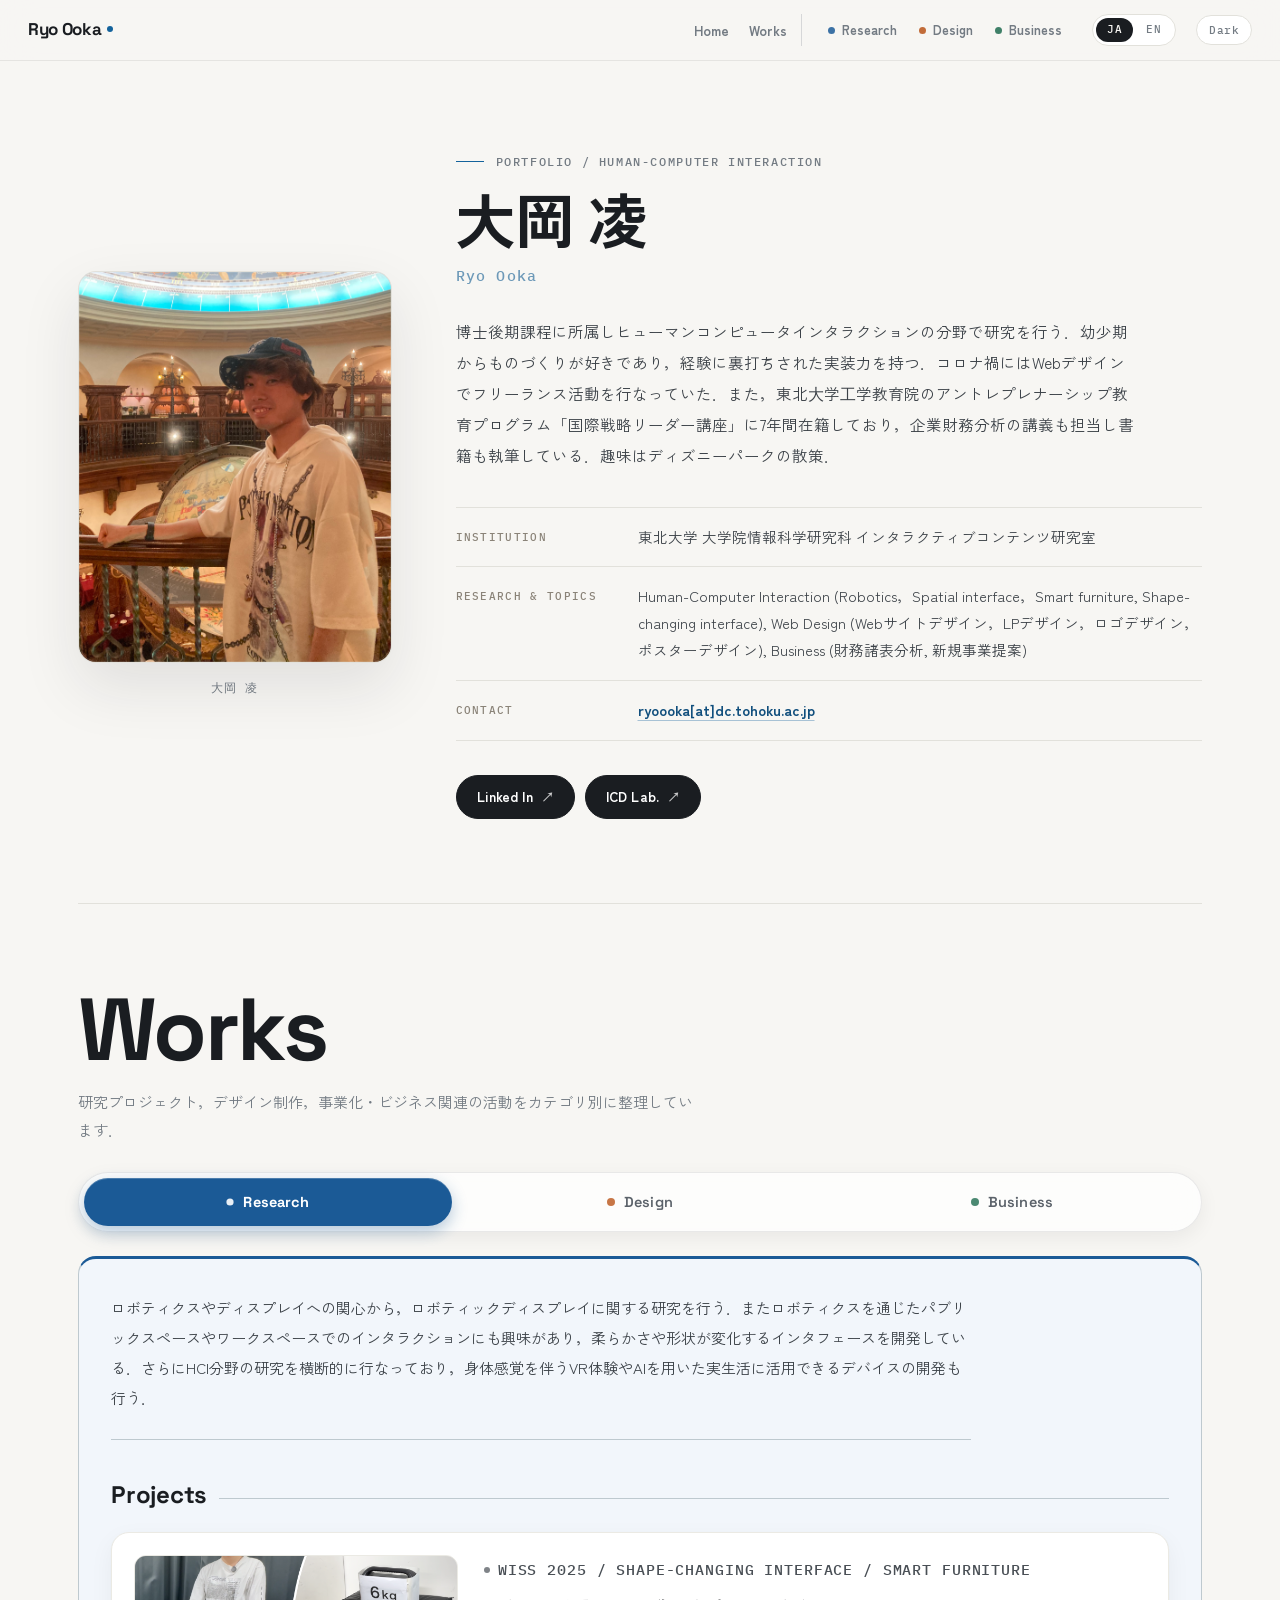
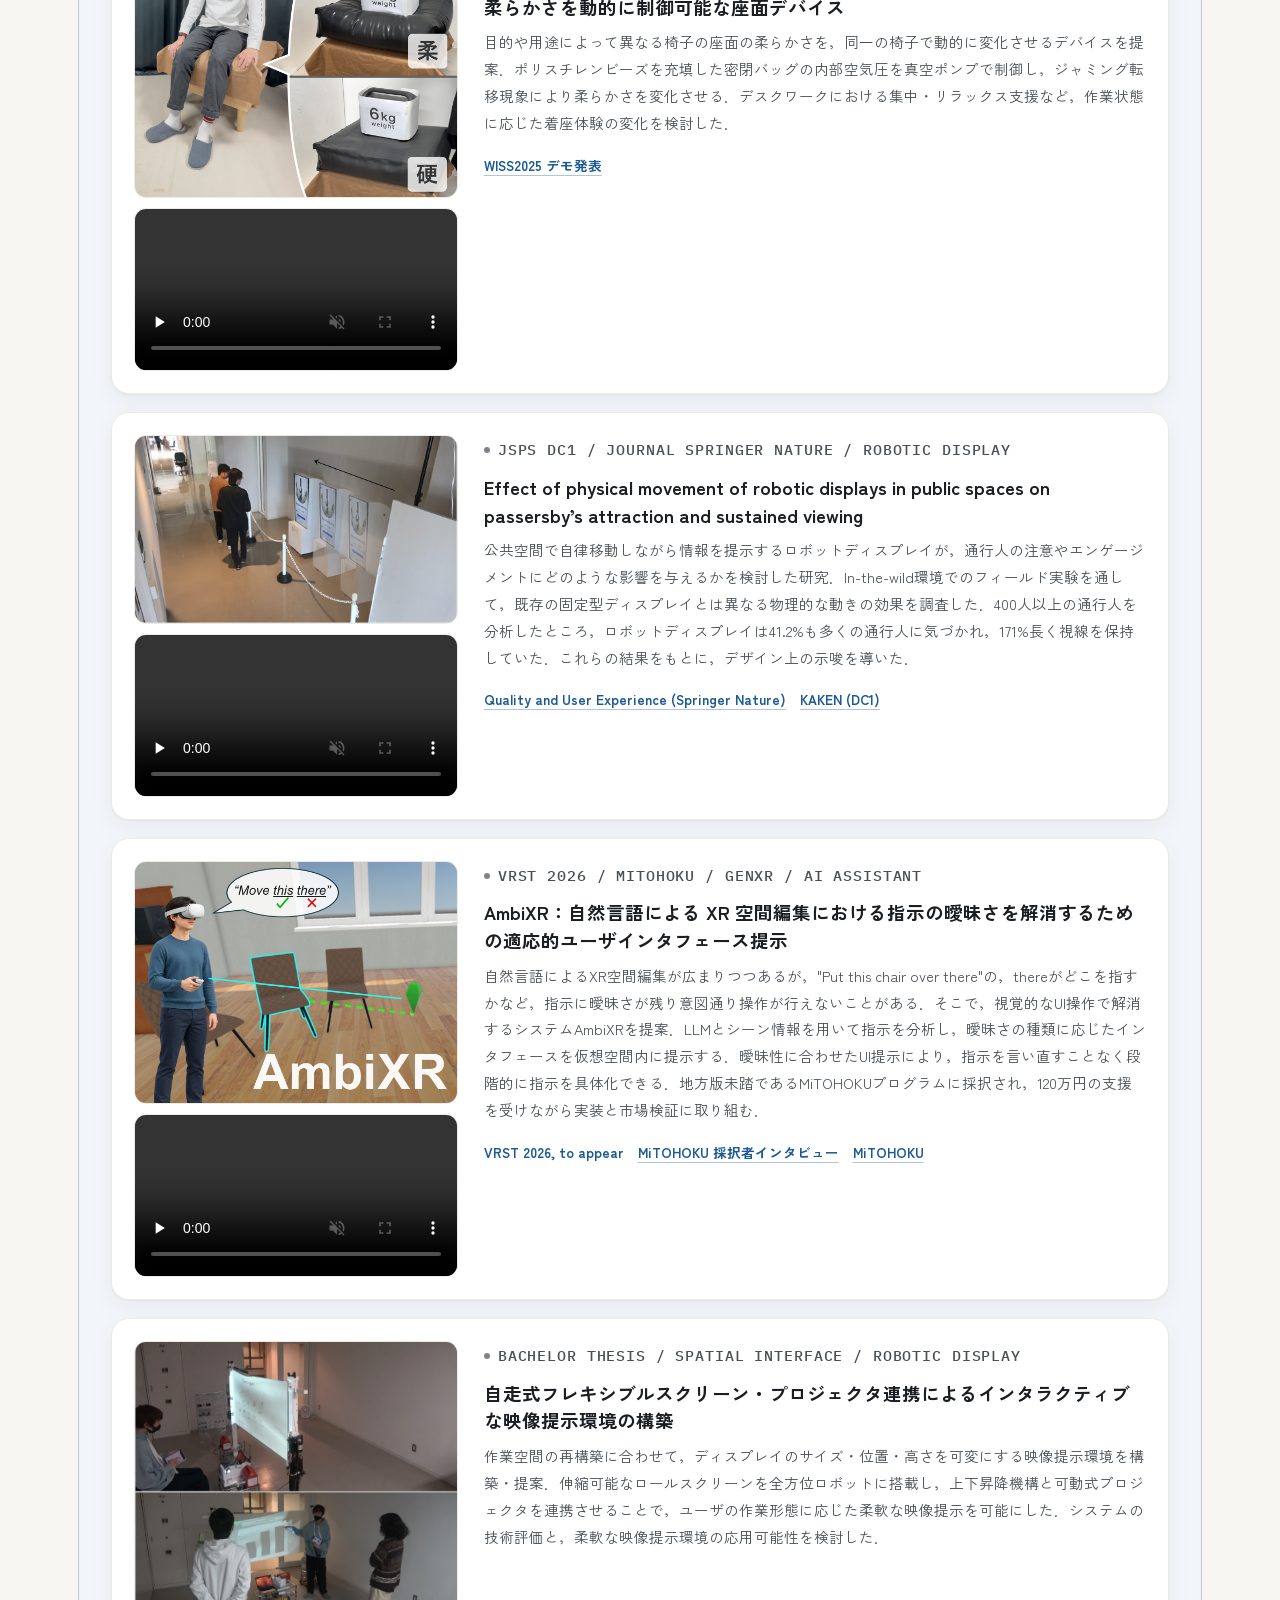
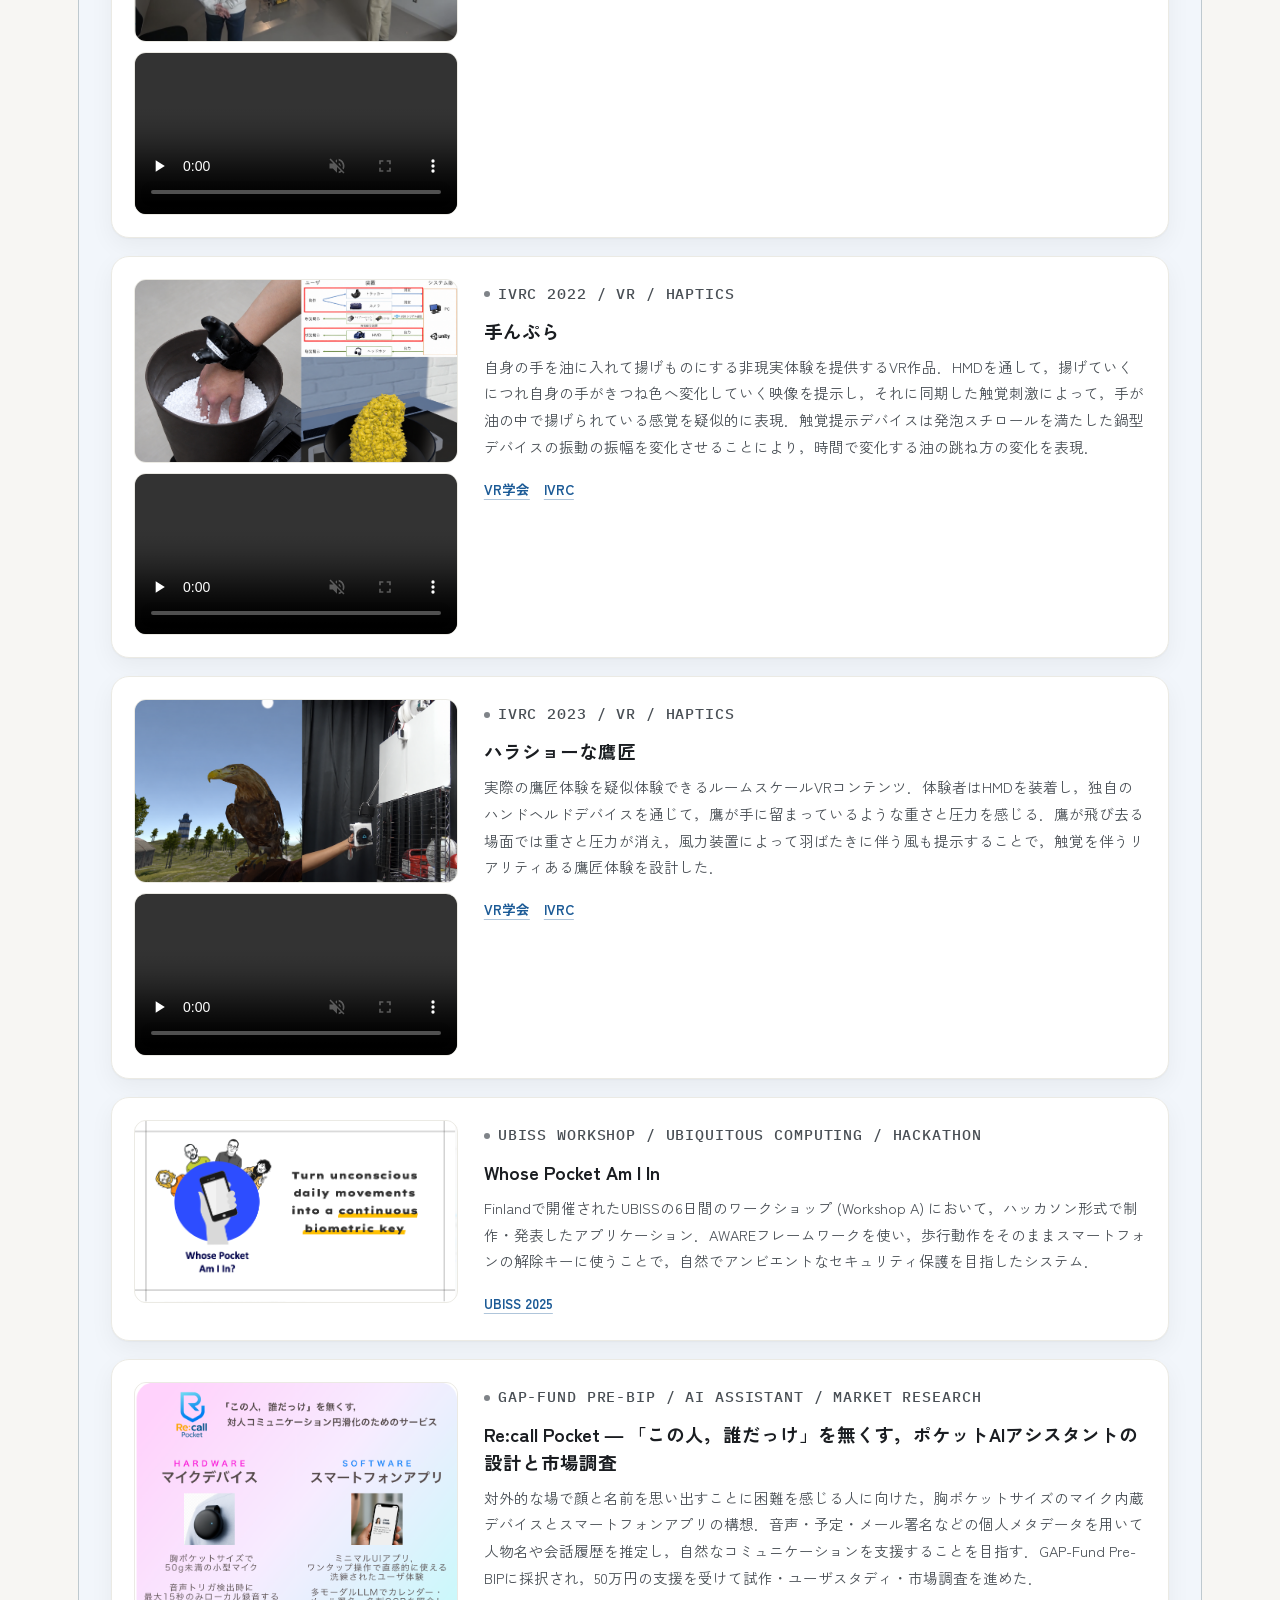
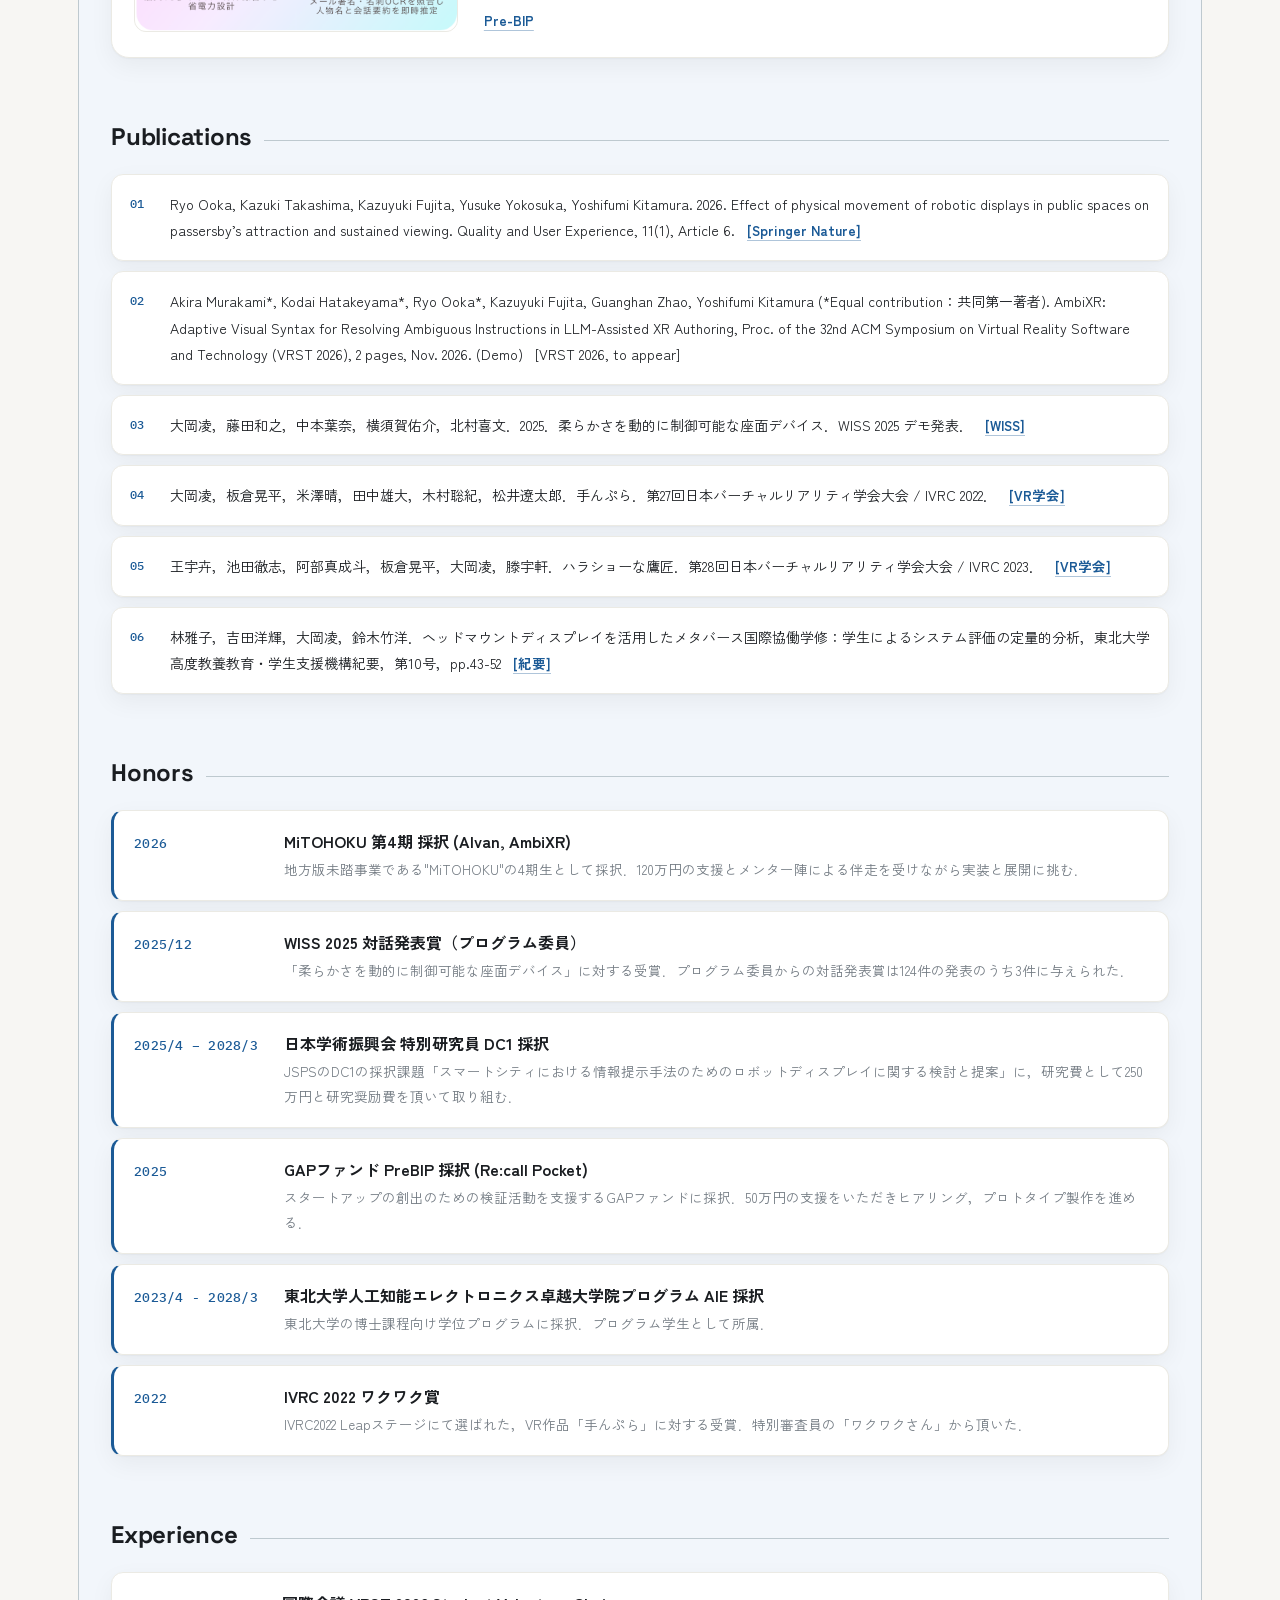
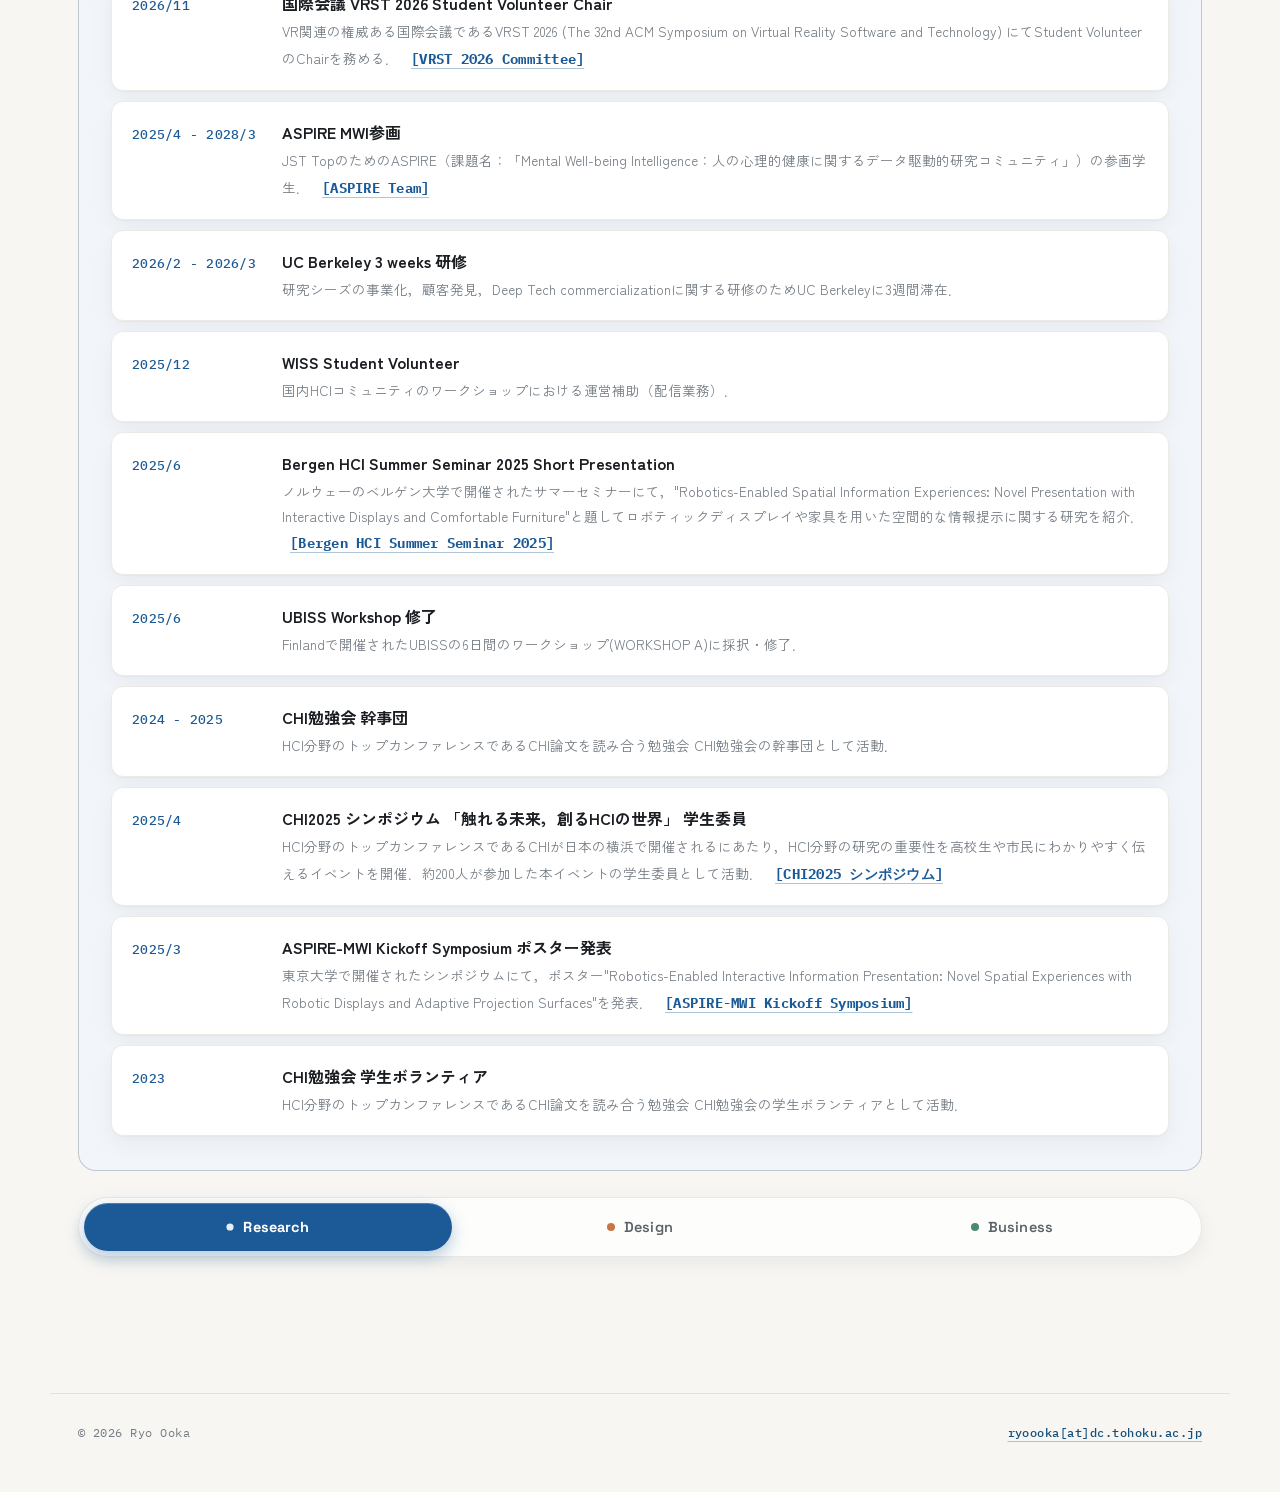
==== commit 198362e3: "Update 2610 add journal and vrst" ====
--- a/index.html
+++ b/index.html
@@ -1,5 +1,5 @@
-<!DOCTYPE html><html lang="ja"> <head><meta charset="UTF-8"><meta name="description" content="大岡凌のポートフォリオ．東北大学大学院情報科学研究科でHuman-Computer Interaction，ロボティックディスプレイ，空間インタフェース，Webデザイン，事業化探索に取り組んでいます．"><meta name="author" content="Ryo Ooka"><meta name="keywords" content="大岡凌,Ryo Ooka,HCI,Human-Computer Interaction,ロボティックディスプレイ,Robotic Display,Spatial Interface,Smart Furniture,Shape-changing Interface,Web Design,Business Development,Tohoku University"><meta name="robots" content="index, follow"><meta name="viewport" content="width=device-width, initial-scale=1.0"><meta name="theme-color" media="(prefers-color-scheme: light)" content="#f7f6f3"><meta name="theme-color" media="(prefers-color-scheme: dark)" content="#0e1114"><link rel="icon" href="/favicon.svg" type="image/svg+xml"><link rel="icon" href="/favicon.ico" sizes="48x48"><link rel="apple-touch-icon" href="/apple-touch-icon.png"><link rel="preconnect" href="https://fonts.googleapis.com"><link rel="preconnect" href="https://fonts.gstatic.com" crossorigin><link rel="stylesheet" href="https://fonts.googleapis.com/css2?family=IBM+Plex+Mono:wght@400;500&family=Space+Grotesk:wght@400;500;600;700&family=Zen+Kaku+Gothic+New:wght@400;500;700&display=swap"><link rel="canonical" href="https://ryoooka.com/"><link rel="alternate" hreflang="ja" href="https://ryoooka.com/"><link rel="alternate" hreflang="en" href="https://ryoooka.com/en/"><link rel="alternate" hreflang="x-default" href="https://ryoooka.com/"><meta property="og:type" content="profile"><meta property="og:site_name" content="Ryo Ooka Portfolio"><meta property="og:title" content="大岡 凌 | HCI Researcher, Web Designer, Business Development"><meta property="og:description" content="大岡凌のポートフォリオ．東北大学大学院情報科学研究科でHuman-Computer Interaction，ロボティックディスプレイ，空間インタフェース，Webデザイン，事業化探索に取り組んでいます．"><meta property="og:url" content="https://ryoooka.com/"><meta property="og:image" content="https://ryoooka.com/images/profile.jpeg"><meta property="og:locale" content="ja_JP"><meta property="og:locale:alternate" content="en_US"><meta property="profile:first_name" content="Ryo"><meta property="profile:last_name" content="Ooka"><meta name="twitter:card" content="summary"><meta name="twitter:title" content="大岡 凌 | HCI Researcher, Web Designer, Business Development"><meta name="twitter:description" content="大岡凌のポートフォリオ．東北大学大学院情報科学研究科でHuman-Computer Interaction，ロボティックディスプレイ，空間インタフェース，Webデザイン，事業化探索に取り組んでいます．"><meta name="twitter:image" content="https://ryoooka.com/images/profile.jpeg"><script type="application/ld+json">{"@context":"https://schema.org","@type":"Person","name":"Ryo Ooka","alternateName":"大岡 凌","url":"https://ryoooka.com/","image":"https://ryoooka.com/images/profile.jpeg","email":"ryoooka@dc.tohoku.ac.jp","jobTitle":"Doctoral Student / HCI Researcher","affiliation":{"@type":"CollegeOrUniversity","name":"Tohoku University","department":"Graduate School of Information Sciences"},"memberOf":{"@type":"Organization","name":"Interactive Content Design Lab.","url":"https://www.icd.riec.tohoku.ac.jp/"},"sameAs":["https://www.linkedin.com/in/ryoooka?utm_source=share&utm_campaign=share_via&utm_content=profile&utm_medium=ios_app","https://www.icd.riec.tohoku.ac.jp/"],"knowsAbout":["Human-Computer Interaction","Robotic Displays","Spatial Interfaces","Smart Furniture","Shape-changing Interfaces","Web Design","Business Development"]}</script><script type="module">(()=>{const e=localStorage.getItem("theme"),t=window.matchMedia("(prefers-color-scheme: dark)").matches;document.documentElement.dataset.theme=e||(t?"dark":"light")})();</script><title>大岡 凌 | HCI Researcher, Web Designer, Business Development</title><link rel="stylesheet" href="/_astro/global.CwOciamF.css"></head> <body> <header class="site-header"> <a class="logo" href="#home" aria-label="Home"> <span>Ryo Ooka</span> </a> <button class="menu-button" aria-label="Open menu" aria-expanded="false"> <span></span> <span></span> <span></span> </button> <nav class="site-nav" aria-label="Main navigation"> <a href="#home">Home</a> <a href="#works">Works</a> <div class="nav-work-tabs" aria-label="Works categories"> <a class="nav-research" href="#works" data-tab-target="research">Research</a> <a class="nav-design" href="#works" data-tab-target="design">Design</a> <a class="nav-business" href="#works" data-tab-target="business">Business</a> </div> <div class="language-switch"> <a class="active" href="/">JA</a> <a href="/en/">EN</a> </div> <button class="theme-toggle" type="button" data-theme-toggle aria-label="Switch color theme"> <span data-theme-label>Dark</span> </button> </nav> </header> <main> <section id="home" class="hero"> <aside class="hero-aside"> <div class="portrait-frame"> <div class="portrait-placeholder" aria-hidden="true">RO</div> <img src="/images/profile.jpeg" alt="大岡凌のプロフィール写真" fetchpriority="high" decoding="async" onerror="this.remove()"> </div> <p>
+<!DOCTYPE html><html lang="ja"> <head><meta charset="UTF-8"><meta name="description" content="大岡凌のポートフォリオ．東北大学大学院情報科学研究科でHuman-Computer Interaction，ロボティックディスプレイ，空間インタフェース，Webデザイン，事業化探索に取り組んでいます．"><meta name="author" content="Ryo Ooka"><meta name="keywords" content="大岡凌,Ryo Ooka,HCI,Human-Computer Interaction,ロボティックディスプレイ,Robotic Display,Spatial Interface,Smart Furniture,Shape-changing Interface,Web Design,Business Development,Tohoku University"><meta name="robots" content="index, follow"><meta name="viewport" content="width=device-width, initial-scale=1.0"><meta name="theme-color" media="(prefers-color-scheme: light)" content="#f7f6f3"><meta name="theme-color" media="(prefers-color-scheme: dark)" content="#0e1114"><link rel="icon" href="/favicon.svg" type="image/svg+xml"><link rel="icon" href="/favicon.ico" sizes="48x48"><link rel="apple-touch-icon" href="/apple-touch-icon.png"><link rel="preconnect" href="https://fonts.googleapis.com"><link rel="preconnect" href="https://fonts.gstatic.com" crossorigin><link rel="stylesheet" href="https://fonts.googleapis.com/css2?family=IBM+Plex+Mono:wght@400;500&family=Space+Grotesk:wght@400;500;600;700&family=Zen+Kaku+Gothic+New:wght@400;500;700&display=swap"><link rel="canonical" href="https://ryoooka.com/"><link rel="alternate" hreflang="ja" href="https://ryoooka.com/"><link rel="alternate" hreflang="en" href="https://ryoooka.com/en/"><link rel="alternate" hreflang="x-default" href="https://ryoooka.com/"><meta property="og:type" content="profile"><meta property="og:site_name" content="Ryo Ooka Portfolio"><meta property="og:title" content="大岡 凌 | HCI Researcher, Web Designer, Business Development"><meta property="og:description" content="大岡凌のポートフォリオ．東北大学大学院情報科学研究科でHuman-Computer Interaction，ロボティックディスプレイ，空間インタフェース，Webデザイン，事業化探索に取り組んでいます．"><meta property="og:url" content="https://ryoooka.com/"><meta property="og:image" content="https://ryoooka.com/images/profile.jpeg"><meta property="og:locale" content="ja_JP"><meta property="og:locale:alternate" content="en_US"><meta property="profile:first_name" content="Ryo"><meta property="profile:last_name" content="Ooka"><meta name="twitter:card" content="summary"><meta name="twitter:title" content="大岡 凌 | HCI Researcher, Web Designer, Business Development"><meta name="twitter:description" content="大岡凌のポートフォリオ．東北大学大学院情報科学研究科でHuman-Computer Interaction，ロボティックディスプレイ，空間インタフェース，Webデザイン，事業化探索に取り組んでいます．"><meta name="twitter:image" content="https://ryoooka.com/images/profile.jpeg"><script type="application/ld+json">{"@context":"https://schema.org","@type":"Person","name":"Ryo Ooka","alternateName":"大岡 凌","url":"https://ryoooka.com/","image":"https://ryoooka.com/images/profile.jpeg","email":"ryoooka@dc.tohoku.ac.jp","jobTitle":"Doctoral Student / HCI Researcher","affiliation":{"@type":"CollegeOrUniversity","name":"Tohoku University","department":"Graduate School of Information Sciences"},"memberOf":{"@type":"Organization","name":"Interactive Content Design Lab.","url":"https://www.icd.riec.tohoku.ac.jp/"},"sameAs":["https://www.linkedin.com/in/ryoooka?utm_source=share&utm_campaign=share_via&utm_content=profile&utm_medium=ios_app","https://www.icd.riec.tohoku.ac.jp/"],"knowsAbout":["Human-Computer Interaction","Robotic Displays","Spatial Interfaces","Smart Furniture","Shape-changing Interfaces","Web Design","Business Development"]}</script><script type="module">(()=>{const e=localStorage.getItem("theme"),t=window.matchMedia("(prefers-color-scheme: dark)").matches;document.documentElement.dataset.theme=e||(t?"dark":"light")})();</script><title>大岡 凌 | HCI Researcher, Web Designer, Business Development</title><link rel="stylesheet" href="/_astro/global.mUIs89o9.css"></head> <body> <header class="site-header"> <a class="logo" href="#home" aria-label="Home"> <span>Ryo Ooka</span> </a> <button class="menu-button" aria-label="Open menu" aria-expanded="false"> <span></span> <span></span> <span></span> </button> <nav class="site-nav" aria-label="Main navigation"> <a href="#home">Home</a> <a href="#works">Works</a> <div class="nav-work-tabs" aria-label="Works categories"> <a class="nav-research" href="#works" data-tab-target="research">Research</a> <a class="nav-design" href="#works" data-tab-target="design">Design</a> <a class="nav-business" href="#works" data-tab-target="business">Business</a> </div> <div class="language-switch"> <a class="active" href="/">JA</a> <a href="/en/">EN</a> </div> <button class="theme-toggle" type="button" data-theme-toggle aria-label="Switch color theme"> <span data-theme-label>Dark</span> </button> </nav> </header> <main> <section id="home" class="hero"> <aside class="hero-aside"> <div class="portrait-frame"> <div class="portrait-placeholder" aria-hidden="true">RO</div> <img src="/images/profile.jpeg" alt="大岡凌のプロフィール写真" fetchpriority="high" decoding="async" onerror="this.remove()"> </div> <p>
 大岡 凌
 </p> </aside> <div class="hero-main"> <p class="eyebrow">Portfolio / Human-Computer Interaction</p> <h1>大岡 凌</h1> <p class="name-en">Ryo Ooka</p> <p class="lead">博士後期課程に所属しヒューマンコンピュータインタラクションの分野で研究を行う．幼少期からものづくりが好きであり，経験に裏打ちされた実装力を持つ．コロナ禍にはWebデザインでフリーランス活動を行なっていた．また，東北⼤学⼯学教育院のアントレプレナーシップ教育プログラム「国際戦略リーダー講座」に7年間在籍しており，企業財務分析の講義も担当し書籍も執筆している．趣味はディズニーパークの散策．</p> <dl class="profile-list"> <div> <dt>Institution</dt> <dd>東北大学 大学院情報科学研究科 インタラクティブコンテンツ研究室</dd> </div> <div> <dt>Research & Topics</dt> <dd>Human-Computer Interaction (Robotics，Spatial interface，Smart furniture, Shape-changing interface), Web Design (Webサイトデザイン，LPデザイン，ロゴデザイン，ポスターデザイン), Business (財務諸表分析, 新規事業提案)</dd> </div> <div> <dt>Contact</dt> <dd> <a href="mailto:ryoooka[at]dc.tohoku.ac.jp">ryoooka[at]dc.tohoku.ac.jp</a> </dd> </div> </dl> <div class="hero-actions"> <a class="button" href="https://www.linkedin.com/in/ryoooka?utm_source=share&#38;utm_campaign=share_via&#38;utm_content=profile&#38;utm_medium=ios_app" target="_blank"> Linked In <span class="button-tag">↗</span> </a><a class="button" href="https://www.icd.riec.tohoku.ac.jp/" target="_blank"> ICD Lab. <span class="button-tag">↗</span> </a> </div> </div> </section> <section id="works" class="works section"> <div class="section-heading works-heading"> <p class="eyebrow">Works</p> <h2>Works</h2> <p>
 研究プロジェクト，デザイン制作，事業化・ビジネス関連の活動をカテゴリ別に整理しています．
-</p> </div> <div class="tab-controls top" data-tab-controls role="tablist" aria-label="Works categories"> <button class="tab-button active research-tab" type="button" data-tab="research" role="tab" id="tab-research-top" aria-controls="research" aria-selected="true">Research</button> <button class="tab-button design-tab" type="button" data-tab="design" role="tab" id="tab-design-top" aria-controls="design" aria-selected="false" tabindex="-1">Design</button> <button class="tab-button business-tab" type="button" data-tab="business" role="tab" id="tab-business-top" aria-controls="business" aria-selected="false" tabindex="-1">Business</button> </div> <div class="tab-panel active theme-research" id="research" role="tabpanel" aria-labelledby="tab-research-top"> <div class="tab-intro"> <p>ロボティクスやディスプレイへの関心から，ロボティックディスプレイに関する研究を行う．またロボティクスを通じたパブリックスペースやワークスペースでのインタラクションにも興味があり，柔らかさや形状が変化するインタフェースを開発している．さらにHCI分野の研究を横断的に行なっており，身体感覚を伴うVR体験やAIを用いた実生活に活用できるデバイスの開発も行う．</p> </div> <section class="subsection"> <h3>Projects</h3> <div class="feature-list"> <article class="feature-card"> <div class="feature-media"> <img src="/images/research/research-soft-seat.png" alt="柔らかさを動的に制御可能な座面デバイス teaser" loading="lazy" decoding="async" onerror="this.remove()"> <video controls muted playsinline preload="none" onerror="this.remove()"> <source src="/movies/research-soft-seat.mp4" type="video/mp4"> </video> </div> <div class="feature-content"> <p class="meta">WISS 2025 / Shape-changing Interface / Smart Furniture</p> <h4>柔らかさを動的に制御可能な座面デバイス</h4> <p>目的や用途によって異なる椅子の座面の柔らかさを，同一の椅子で動的に変化させるデバイスを提案．ポリスチレンビーズを充填した密閉バッグの内部空気圧を真空ポンプで制御し，ジャミング転移現象により柔らかさを変化させる．デスクワークにおける集中・リラックス支援など，作業状態に応じた着座体験の変化を検討した．</p> <div class="link-row"> <a href="https://www.wiss.org/WISS2025Proceedings/data/demo/1-C15.pdf">WISS2025 デモ発表</a> </div> </div> </article><article class="feature-card"> <div class="feature-media"> <img src="/images/research/research-robotic-display.png" alt="公共空間におけるロボットディスプレイの物理的動作が通行人とのインタラクションに与える影響 teaser" loading="lazy" decoding="async" onerror="this.remove()">  </div> <div class="feature-content"> <p class="meta">Master Thesis / JSPS DC1 / Robotic Display</p> <h4>公共空間におけるロボットディスプレイの物理的動作が通行人とのインタラクションに与える影響</h4> <p>公共空間で自律移動しながら情報を提示するロボットディスプレイが，通行人の注意やエンゲージメントにどのような影響を与えるかを検討した研究．In-the-wild環境でのフィールド実験を通して，既存の固定型ディスプレイとは異なる物理的な動きの効果を調査した．ジャーナル投稿中のため，詳細は後日公開予定．</p> <div class="link-row"> <a href="https://kaken.nii.ac.jp/ja/grant/KAKENHI-PROJECT-25KJ0551/">KAKEN (DC1)</a> </div> </div> </article><article class="feature-card"> <div class="feature-media"> <img src="/images/research/research-flexible-screen.png" alt="自走式フレキシブルスクリーン・プロジェクタ連携によるインタラクティブな映像提示環境の構築 teaser" loading="lazy" decoding="async" onerror="this.remove()"> <video controls muted playsinline preload="none" onerror="this.remove()"> <source src="/movies/research-flexible-screen.mp4" type="video/mp4"> </video> </div> <div class="feature-content"> <p class="meta">Bachelor Thesis / Spatial Interface / Robotic Display</p> <h4>自走式フレキシブルスクリーン・プロジェクタ連携によるインタラクティブな映像提示環境の構築</h4> <p>作業空間の再構築に合わせて，ディスプレイのサイズ・位置・高さを可変にする映像提示環境を構築・提案．伸縮可能なロールスクリーンを全方位ロボットに搭載し，上下昇降機構と可動式プロジェクタを連携させることで，ユーザの作業形態に応じた柔軟な映像提示を可能にした．システムの技術評価と，柔軟な映像提示環境の応用可能性を検討した．</p> <div class="link-row">  </div> </div> </article><article class="feature-card"> <div class="feature-media"> <img src="/images/research/research-tenpura.png" alt="手んぷら teaser" loading="lazy" decoding="async" onerror="this.remove()"> <video controls muted playsinline preload="none" onerror="this.remove()"> <source src="/movies/research-tenpura.mp4" type="video/mp4"> </video> </div> <div class="feature-content"> <p class="meta">IVRC 2022 / VR / Haptics</p> <h4>手んぷら</h4> <p>自身の手を油に入れて揚げものにする非現実体験を提供するVR作品．HMDを通して，揚げていくにつれ自身の手がきつね色へ変化していく映像を提示し，それに同期した触覚刺激によって，手が油の中で揚げられている感覚を疑似的に表現．触覚提示デバイスは発泡スチロールを満たした鍋型デバイスの振動の振幅を変化させることにより，時間で変化する油の跳ね方の変化を表現．</p> <div class="link-row"> <a href="https://conference.vrsj.org/ac2022/program/1A3.html">VR学会</a><a href="https://ivrc.net/2022/leap/">IVRC</a> </div> </div> </article><article class="feature-card"> <div class="feature-media"> <img src="/images/research/research-aivan.png" alt="AIvan: 自然言語からXR・ARアプリを対話的に生成・修正・共有できるVibe Codingツールの開発と市場検証 teaser" loading="lazy" decoding="async" onerror="this.remove()">  </div> <div class="feature-content"> <p class="meta">MiTOHOKU / XR application / AI assistant</p> <h4>AIvan: 自然言語からXR・ARアプリを対話的に生成・修正・共有できるVibe Codingツールの開発と市場検証</h4> <p>現状XRアプリを簡易的に制作できる高品質なツールがないことを受け，PoCを高速化するために自然言語からXR・ARアプリを対話的に生成・修正・共有できるVibe Codingツールを提案．中間表現を導入することで，生成結果の検証や目的箇所のみの再編集，他プラットフォームへの展開を可能にする．MiTOHOKUプログラムに採択され，120万円の支援を受けながら実装と市場検証に取り組む．</p> <div class="link-row"> <a href="https://mitohoku.jp/">MiTOHOKU</a> </div> </div> </article><article class="feature-card"> <div class="feature-media"> <img src="/images/research/research-takajo.png" alt="ハラショーな鷹匠 teaser" loading="lazy" decoding="async" onerror="this.remove()"> <video controls muted playsinline preload="none" onerror="this.remove()"> <source src="/movies/research-takajo.mp4" type="video/mp4"> </video> </div> <div class="feature-content"> <p class="meta">IVRC 2023 / VR / Haptics</p> <h4>ハラショーな鷹匠</h4> <p>実際の鷹匠体験を疑似体験できるルームスケールVRコンテンツ．体験者はHMDを装着し，独自のハンドヘルドデバイスを通じて，鷹が手に留まっているような重さと圧力を感じる．鷹が飛び去る場面では重さと圧力が消え，風力装置によって羽ばたきに伴う風も提示することで，触覚を伴うリアリティある鷹匠体験を設計した．</p> <div class="link-row"> <a href="https://conference.vrsj.org/ac2023/program/IVRC.html">VR学会</a><a href="https://ivrc.net/archive/%E3%83%8F%E3%83%A9%E3%82%B7%E3%83%A7%E3%83%BC%E3%81%AA%E9%B7%B9%E5%8C%A02023/">IVRC</a> </div> </div> </article><article class="feature-card"> <div class="feature-media"> <img src="/images/research/research-whose-pocket.png" alt="Whose Pocket Am I In teaser" loading="lazy" decoding="async" onerror="this.remove()">  </div> <div class="feature-content"> <p class="meta">UBISS Workshop / Ubiquitous Computing / Hackathon</p> <h4>Whose Pocket Am I In</h4> <p>Norwayで開催されたUBISSの6日間のワークショップ (Workshop A) において，ハッカソン形式で制作・発表したアプリケーション．AWAREフレームワークを使い，歩行動作をそのままスマートフォンの解除キーに使うことで，自然でアンビエントなセキュリティ保護を目指したシステム．</p> <div class="link-row"> <a href="https://ubicomp.oulu.fi/UBISS2025">UBISS 2025</a> </div> </div> </article><article class="feature-card"> <div class="feature-media"> <img src="/images/research/research-recall-pocket.png" alt="Re:call Pocket ― 「この人，誰だっけ」を無くす，ポケットAIアシスタントの設計と市場調査 teaser" loading="lazy" decoding="async" onerror="this.remove()">  </div> <div class="feature-content"> <p class="meta">GAP-Fund Pre-BIP / AI Assistant / Market Research</p> <h4>Re:call Pocket ― 「この人，誰だっけ」を無くす，ポケットAIアシスタントの設計と市場調査</h4> <p>対外的な場で顔と名前を思い出すことに困難を感じる人に向けた，胸ポケットサイズのマイク内蔵デバイスとスマートフォンアプリの構想．音声・予定・メール署名などの個人メタデータを用いて人物名や会話履歴を推定し，自然なコミュニケーションを支援することを目指す．GAP-Fund Pre-BIPに採択され，50万円の支援を受けて試作・ユーザスタディ・市場調査を進めた．</p> <div class="link-row">  </div> </div> </article> </div> </section> <section class="subsection"> <h3>Publications</h3> <ol class="publication-list"> <li> <span>大岡凌，藤田和之，中本葉奈，横須賀佑介，北村喜文．2025．柔らかさを動的に制御可能な座面デバイス．WISS 2025 デモ発表．</span> <span class="inline-links"> <a href="https://www.wiss.org/WISS2025Proceedings/data/demo/1-C15.pdf">[WISS]</a> </span> </li><li> <span>大岡凌，板倉晃平，米澤晴，田中雄大，木村聡紀，松井遼太郎．手んぷら．第27回日本バーチャルリアリティ学会大会 / IVRC 2022．</span> <span class="inline-links"> <a href="https://conference.vrsj.org/ac2022/program/1A3.html">[VR学会]</a> </span> </li><li> <span>王宇卉，池田徹志，阿部真成斗，板倉晃平，大岡凌，滕宇軒．ハラショーな鷹匠．第28回日本バーチャルリアリティ学会大会 / IVRC 2023．</span> <span class="inline-links"> <a href="https://conference.vrsj.org/ac2023/program/doc/IVRC-09.pdf">[VR学会]</a> </span> </li><li> <span>林雅子，吉田洋輝，大岡凌，鈴木竹洋．ヘッドマウントディスプレイを活用したメタバース国際協働学修：学生によるシステム評価の定量的分析，東北大学高度教養教育・学生支援機構紀要，第10号，pp.43-52</span> <span class="inline-links"> <a href="https://www.ihe.tohoku.ac.jp/wp-content/uploads/2025/07/bulletin_2024.pdf#page=47">[紀要]</a> </span> </li> </ol> </section> <section class="subsection"> <h3>Honors</h3> <div class="award-list"> <article> <span>2026</span> <div> <h4>MiTOHOKU 第4期 採択 (AIvan)</h4> <p>地方版未踏事業である&quot;MiTOHOKU&quot;の4期生として採択．120万円の支援とメンター陣による伴走を受けながら実装と展開に挑む．</p>  </div> </article><article> <span>2025/12</span> <div> <h4>WISS 2025 対話発表賞（プログラム委員）</h4> <p>「柔らかさを動的に制御可能な座面デバイス」に対する受賞．プログラム委員からの対話発表賞は124件の発表のうち3件に与えられた．</p>  </div> </article><article> <span>2025/4 – 2028/3 </span> <div> <h4>日本学術振興会 特別研究員 DC1 採択</h4> <p>JSPSのDC1の採択課題「スマートシティにおける情報提示手法のためのロボットディスプレイに関する検討と提案」に，研究費として250万円と研究奨励費を頂いて取り組む．</p>  </div> </article><article> <span>2025</span> <div> <h4>GAPファンド PreBIP 採択 (Re:call Pocket)</h4> <p>スタートアップの創出のための検証活動を支援するGAPファンドに採択．50万円の支援をいただきヒアリング，プロトタイプ製作を進める．</p>  </div> </article><article> <span>2023/4 - 2028/3</span> <div> <h4>東北大学人工知能エレクトロニクス卓越大学院プログラム AIE 採択</h4> <p>東北大学の博士課程向け学位プログラムに採択．プログラム学生として所属．</p>  </div> </article><article> <span>2022</span> <div> <h4>IVRC 2022 ワクワク賞</h4> <p>IVRC2022 Leapステージにて選ばれた，VR作品「手んぷら」に対する受賞．特別審査員の「ワクワクさん」から頂いた．</p>  </div> </article> </div> </section> <section class="subsection"> <h3>Experience</h3> <div class="compact-list"> <article> <span>2026/11</span> <div> <h4>国際会議 VRST 2026 Student Volunteer Chair</h4> <p> VR関連の権威ある国際会議であるVRST 2026 (The 32nd ACM Symposium on Virtual Reality Software and Technology) にてStudent VolunteerのChairを務める． <span class="inline-links"> <a href="https://vrst.acm.org/vrst2026/committee/" target="_blank">[VRST 2026 Committee]</a> </span> </p> </div> </article><article> <span>2025/4 - 2028/3</span> <div> <h4>ASPIRE MWI参画</h4> <p> JST TopのためのASPIRE（課題名：「Mental Well-being Intelligence：人の心理的健康に関するデータ駆動的研究コミュニティ」）の参画学生． <span class="inline-links"> <a href="https://aspire-mwi.org/team/" target="_blank">[ASPIRE Team]</a> </span> </p> </div> </article><article> <span>2026/2 - 2026/3</span> <div> <h4>UC Berkeley 3 weeks 研修</h4> <p> 研究シーズの事業化，顧客発見，Deep Tech commercializationに関する研修のためUC Berkeleyに3週間滞在．  </p> </div> </article><article> <span>2025/12</span> <div> <h4>WISS Student Volunteer</h4> <p> 国内HCIコミュニティのワークショップにおける運営補助（配信業務）．  </p> </div> </article><article> <span>2025/6</span> <div> <h4>UBISS Workshop 修了</h4> <p> Norwayで開催されたUBISSの6日間のワークショップ(WORKSHOP A)に採択・修了．  </p> </div> </article><article> <span>2024 - 2025</span> <div> <h4>CHI勉強会 幹事団</h4> <p> HCI分野のトップカンファレンスであるCHI論文を読み合う勉強会 CHI勉強会の幹事団として活動．  </p> </div> </article><article> <span>2025/4</span> <div> <h4>CHI2025 シンポジウム 「触れる未来，創るHCIの世界」 学生委員</h4> <p> HCI分野のトップカンファレンスであるCHIが日本の横浜で開催されるにあたり，HCI分野の研究の重要性を高校生や市民にわかりやすく伝えるイベントを開催．約200人が参加した本イベントの学生委員として活動． <span class="inline-links"> <a href="https://sigchi.jp/symposium/chi2025_symposium/" target="_blank">[CHI2025 シンポジウム]</a> </span> </p> </div> </article><article> <span>2023</span> <div> <h4>CHI勉強会 学生ボランティア</h4> <p> HCI分野のトップカンファレンスであるCHI論文を読み合う勉強会 CHI勉強会の学生ボランティアとして活動．  </p> </div> </article> </div> </section> </div> <div class="tab-panel theme-design" id="design" role="tabpanel" aria-labelledby="tab-design-top"> <div class="tab-intro"> <p>サイト作成の技術を活かし，コロナ禍よりデザイン作成から一貫して取り組むWeb designのフリーランスとして活動．HP作成，ロゴ，資料作成など，情報の構造と視覚表現をつなぐ制作に取り組む．さらに，ビジネスやマーケティングへの関心も活かし，デザインを通したイベント全体の設計やプロダクト設計も行う．</p> </div> <section class="subsection"> <h3>Topics</h3> <div class="feature-list"> <article class="feature-card"> <div class="feature-media"> <img src="/images/design/design-ccontents-cording.png" alt="コンテンツ販売 実践コーディング teaser" loading="lazy" decoding="async" onerror="this.remove()"> </div> <div class="feature-content"> <p class="meta">Web Design / Contents / Marketing</p> <h4>コンテンツ販売 実践コーディング</h4> <p>駆け出しのフリーランスのコーダー向けのコンテンツを販売．フリーランス初期は実績掲載できるものが少なく経験や学習が仕事の獲得に結びつかないという問題の解決に向け，実績掲載ができるWebデザインコンテンツを設計．SNSマーケティングやLINE Businessアカウントでのリピート販売の経路の設計，Slackを用いたコミュニティ運営など包括的に事業を行なった．</p> <div class="link-row">  </div> </div> </article><article class="feature-card"> <div class="feature-media"> <img src="/images/design/design-chi-symposium.jpg" alt="CHI 2025 シンポジウム teaser" loading="lazy" decoding="async" onerror="this.remove()"> </div> <div class="feature-content"> <p class="meta">Web Design / Event Website</p> <h4>CHI 2025 シンポジウム</h4> <p>HCI分野のトップカンファレンスであるCHIが日本の横浜で開催されるにあたり，HCI分野の研究の重要性を高校生や市民にわかりやすく伝えるイベント「触れる未来，創るHCIの世界」が開催された．約200人が参加した本イベントの学生委員として活動．横浜市に配布されたポスターのデザインやWebサイトの作成をはじめとして，当日の案内看板やスライド，腕章などイベントの総合デザインを担当．情報構造，視認性，イベント告知に必要な導線を考慮してデザインした．加えて来場者の動線などイベントの体験設計も担当．</p> <div class="link-row"> <a href="https://sigchi.jp/symposium/chi2025_symposium/" target="_blank">Website</a> </div> </div> </article> </div> </section> <section class="subsection"> <h3>Works</h3> <div class="work-grid"> <article class="work-card"> <img src="/images/design/design-chatRuna.png" alt="Chat Runa様 ロゴ/バナー作成 image" loading="lazy" decoding="async" onerror="this.remove()"> <div> <h4>Chat Runa様 ロゴ/バナー作成</h4> <p></p> </div> </article><article class="work-card"> <img src="/images/design/design-banner_sun.png" alt="ひまわりフェスティバル バナー image" loading="lazy" decoding="async" onerror="this.remove()"> <div> <h4>ひまわりフェスティバル バナー</h4> <p></p> </div> </article><article class="work-card"> <img src="/images/design/design-goods-fest.png" alt="東北大学祭2020 グッズデザイン 付箋 image" loading="lazy" decoding="async" onerror="this.remove()"> <div> <h4>東北大学祭2020 グッズデザイン 付箋</h4> <p></p> </div> </article><article class="work-card"> <img src="/images/design/design-goods-coaster.jpg" alt="グッズデザイン コースター image" loading="lazy" decoding="async" onerror="this.remove()"> <div> <h4>グッズデザイン コースター</h4> <p></p> </div> </article><article class="work-card"> <img src="/images/design/design-hp-prefumo.png" alt="HPデザイン image" loading="lazy" decoding="async" onerror="this.remove()"> <div> <h4>HPデザイン</h4> <p></p> </div> </article><article class="work-card"> <img src="/images/design/design-hp-hotel.png" alt="HPデザイン image" loading="lazy" decoding="async" onerror="this.remove()"> <div> <h4>HPデザイン</h4> <p></p> </div> </article><article class="work-card"> <img src="/images/design/design-radio-banner.png" alt="ラジオ 宣伝用バナーデザイン image" loading="lazy" decoding="async" onerror="this.remove()"> <div> <h4>ラジオ 宣伝用バナーデザイン</h4> <p></p> </div> </article><article class="work-card"> <img src="/images/design/design-radio-logo.png" alt="ラジオ ロゴデザイン image" loading="lazy" decoding="async" onerror="this.remove()"> <div> <h4>ラジオ ロゴデザイン</h4> <p></p> </div> </article><article class="work-card"> <img src="/images/design/design-hp-cafe.png" alt="HPデザイン image" loading="lazy" decoding="async" onerror="this.remove()"> <div> <h4>HPデザイン</h4> <p></p> </div> </article><article class="work-card"> <img src="/images/design/design-lp-veg.png" alt="LPデザイン image" loading="lazy" decoding="async" onerror="this.remove()"> <div> <h4>LPデザイン</h4> <p></p> </div> </article> </div> </section> </div> <div class="tab-panel theme-business" id="business" role="tabpanel" aria-labelledby="tab-business-top"> <div class="tab-intro"> <p>大学学部1年次より，実企業の財務諸表を読み新規事業提案を行う，東北大学工学教育院が開講する「国際戦略リーダー講座」に所属．実際に大企業の経営層への事業提案を行い，講座のノウハウや活動をまとめた書籍も出版．近年ではより実践的な活動として，研究シーズの社会実装，顧客発見，事業化探索へと行動を移している．</p> </div> <section class="subsection"> <h3>Topics</h3> <div class="feature-list"> <article class="feature-card"> <div class="feature-media"> <img src="/images/business/business-gsc-logo.png" alt="国際戦略リーダー講座 teaser" loading="lazy" decoding="async" onerror="this.remove()"> </div> <div class="feature-content"> <p class="meta">Business / Strategy / Global Program</p> <h4>国際戦略リーダー講座</h4> <p>東北大学工学教育院が主催する毎週土曜日の課外講座．学部1年次である2019年より継続して取り組み，7年間受講した．株式会社が発行している財務諸表や株主総会説明資料などの公開資料を読み解き，革新的な新規事業提案を行う．本講座で1年間取り組む課題文は「ソフトバンクがアマゾンを事業規模で追い越すための提案をしてください」のような壮大かつ答えのない課題であり，この課題文に答えるような革新的な事業を考え，それを実現可能な形で説得力を持って提案するために各種財務指標を使う．</p> <div class="link-row"> <a href="http://www.iee.eng.tohoku.ac.jp/lecture/intl.html">国際戦略リーダー講座（東北大学 工学教育院）</a> </div> </div> </article><article class="feature-card"> <div class="feature-media"> <img src="/images/business/business-book.png" alt="新規事業提案に関する書籍出版 teaser" loading="lazy" decoding="async" onerror="this.remove()"> </div> <div class="feature-content"> <p class="meta">Book / Publishing</p> <h4>新規事業提案に関する書籍出版</h4> <p>東北大学で開講され，10年にわたり学生たちに経営と戦略のスキルを教えてきた「国際戦略講座」の集大成となる本「GAFAMを超える新事業立案」の責任執筆著者を務めた．本書は「データを集め、分析し、説得力をもって提案する」その技術を学び，イノベーションを起こす力を育てる本格的な内容となっている．2023年度の課題「イオンがAmazonを超えるための事業提案をしてください」を軸に，この年度に行われた講義を元にした内容として，財務諸表の読み方，定性分析，デザイン思考といったビジネスや事業提案に不可欠なスキルを網羅．</p> <div class="link-row"> <a href="https://amzn.asia/d/0i1VFuc9">書籍販売ページ (Amazon)</a><a href="https://ndlsearch.ndl.go.jp/books/R100000002-I033846200">国立国会図書館</a> </div> </div> </article><article class="feature-card"> <div class="feature-media"> <img src="/images/business/business-aivan.png" alt="AIvan: 自然言語からXR・ARアプリを対話的に生成・修正・共有できるVibe Codingツールの開発と市場検証 (MiTOHOKU 第4期 採択テーマ) teaser" loading="lazy" decoding="async" onerror="this.remove()"> </div> <div class="feature-content"> <p class="meta">MiTOHOKU</p> <h4>AIvan: 自然言語からXR・ARアプリを対話的に生成・修正・共有できるVibe Codingツールの開発と市場検証 (MiTOHOKU 第4期 採択テーマ)</h4> <p>XRアプリの開発はPoCに時間がかかり，専門人材への依存も強い．AIvanは，自然言語からXR・ARアプリを対話的に生成・修正・共有できるVibe Codingツールであり，非専門家も初期検討に参加できる開発体験を目指す．初期ターゲットはXRコンテンツ制作会社と広告・イベント会社／DX部門で，短期はPoC支援，中期はSaaSによる収益化を想定する．MiTOHOKUプログラムに採択され，120万円の支援を受けてMVP開発と市場検証を進める．</p> <div class="link-row"> <a href="https://mitohoku.jp/">MiTOHOKU</a> </div> </div> </article><article class="feature-card"> <div class="feature-media"> <img src="/images/business/business-recall-pocket.png" alt="Re:call Pocket ― 「この人，誰だっけ」を無くす，ポケットAIアシスタントの設計と市場調査 (GAPファンド Pre-BIP 採択テーマ) teaser" loading="lazy" decoding="async" onerror="this.remove()"> </div> <div class="feature-content"> <p class="meta">Gap Fund</p> <h4>Re:call Pocket ― 「この人，誰だっけ」を無くす，ポケットAIアシスタントの設計と市場調査 (GAPファンド Pre-BIP 採択テーマ)</h4> <p>対外的な場で顔と名前を思い出すことに困難を感じる人に向けた，胸ポケットサイズのマイク内蔵デバイスとスマートフォンアプリ「Re:call Pocket ― 「この人，誰だっけ」を無くす，ポケットAIアシスタント」の設計と市場調査を行うプロジェクト．研究の商業化を目指すGapファンドに採択され，1年間50万円の資金援助を受けた．本プロジェクトは音声・予定・メール署名などの個人メタデータを用いて人物名や会話履歴を推定し，自然なコミュニケーションを支援することを目指したデバイスである．</p> <div class="link-row">  </div> </div> </article><article class="feature-card"> <div class="feature-media"> <img src="/images/business/business-omnicushion.png" alt="タスクに応じて柔らかさが変わるクッションの実装と市場検証 (MASP「本気で起業を目指す大学院生のための3週間海外研修プログラム」採択テーマ) teaser" loading="lazy" decoding="async" onerror="this.remove()"> </div> <div class="feature-content"> <p class="meta">Global Program / Seeds</p> <h4>タスクに応じて柔らかさが変わるクッションの実装と市場検証 (MASP「本気で起業を目指す大学院生のための3週間海外研修プログラム」採択テーマ)</h4> <p>東北大学工学部・工学教育院アントレプレナーシップ教育部門が主催した「本気で起業を目指す大学院生のための3週間海外研修プログラム」に採択され，2026年2月から3週間，世界的にトップのビジネススクールであるカリフォルニア大学のBerkeleyキャンパスにあるHaas Business Schoolに派遣された．デザイン思考をベースとするアントレプレナーシップ教育を受けつつ，顧客インタビューを通したニーズ開拓やビジネスモデルキャンバスの仮説検証を行った．</p> <div class="link-row"> <a href="https://adjoining-tempo-834.notion.site/Special-Program-for-Excellent-PhD-Students-26b654b459d880a7b1b5e551bf9ab410">Special Program for Excellent PhD Students (MASP)</a> </div> </div> </article><article class="feature-card"> <div class="feature-media"> <img src="/images/business/business-lecture.png" alt="国際戦略リーダー講座 財務諸表講義 teaser" loading="lazy" decoding="async" onerror="this.remove()"> </div> <div class="feature-content"> <p class="meta">Lecture / Business / Strategy</p> <h4>国際戦略リーダー講座 財務諸表講義</h4> <p>2021年度国際戦略リーダー講座において，受講生約40人に対し座学・演習・実践問題を含む9時間の講義を設計．主にPL（損益計算書），BS（貸借対照表）の講義を作成．さらに，Appleを対象企業にした3時間分の総合演習問題も作成．</p> <div class="link-row">  </div> </div> </article><article class="feature-card"> <div class="feature-media"> <img src="/images/business/business-poster.png" alt="超異分野学会「東北大学 国際戦略講座の取り組み」 ポスター発表 teaser" loading="lazy" decoding="async" onerror="this.remove()"> </div> <div class="feature-content"> <p class="meta">Poster / Business / Strategy</p> <h4>超異分野学会「東北大学 国際戦略講座の取り組み」 ポスター発表</h4> <p>東北大学で開講されている「国際戦略講座」で行われているアントレプレナーシップ教育の取り組みを，事業家や経営学の国内外の先生方との関係構築のために講座の取り組みを紹介するポスター発表を行なった．</p> <div class="link-row">  </div> </div> </article><article class="feature-card"> <div class="feature-media"> <img src="/images/business/business-antlers.png" alt="鹿島アントラーズへの事業提案 teaser" loading="lazy" decoding="async" onerror="this.remove()"> </div> <div class="feature-content"> <p class="meta">Business Presentation</p> <h4>鹿島アントラーズへの事業提案</h4> <p>鹿島アントラーズの新しいスタジアム建設にあたり，「スタジアムの建設地である茨城県の鹿行地域の地域貢献にもなるようなスタジアムの付加価値を作り上げる」という方針をもとに新規事業提案を行なった．現地視察として，鹿行地域に出向き，スタジアムを運営する鹿島アントラーズFCの経営層と意見交換，鹿行地域の内の１つの市である行方市長と会談．2ヶ月後に鹿島アントラーズFCの経営層の方や，経営権を持つメルカリの会長の前で新規事業提案を実際に行い，議論をした．</p> <div class="link-row">  </div> </div> </article><article class="feature-card"> <div class="feature-media"> <img src="/images/business/business-radio.png" alt="プレゼン型バラエティラジオ パーソナリティ teaser" loading="lazy" decoding="async" onerror="this.remove()"> </div> <div class="feature-content"> <p class="meta">Business / Strategy / Global Program</p> <h4>プレゼン型バラエティラジオ パーソナリティ</h4> <p>東北大学で面白い活動を行なっている学生をゲストとして招き，プレゼンする形で多くの人に紹介するラジオシリーズ「今夜もShow会していいですか」のパーソナリティの1人を務めた．</p> <div class="link-row"> <a href="https://stand.fm/channels/62dd03e873ef6bc2496e5b66">stand.fm</a> </div> </div> </article> </div> </section> <section class="subsection"> <h3>Works</h3> <div class="work-grid"> <article class="work-card"> <img src="/images/business/business-grand2024.png" alt="2024年最終発表「富士の水」 image" loading="lazy" decoding="async" onerror="this.remove()"> <div> <h4>2024年最終発表「富士の水」</h4> <p>国際戦略リーダー講座 2024 課題文「富士フイルムがAppleを超えるための事業提案をしてください」の最終発表．原価率の減少のため，利益率の高い化粧品事業に対して富士フイルムの持つ多くの特許を生かした事業を提案．</p> </div> </article><article class="work-card"> <img src="/images/business/business-grand2023.png" alt="2023年最終発表「Carvify」 image" loading="lazy" decoding="async" onerror="this.remove()"> <div> <h4>2023年最終発表「Carvify」</h4> <p>国際戦略リーダー講座 2023 中級コース課題文「TeslaやVolkswagenとは異なるHONDA独⾃の次の戦略を提案してください」の最終発表．エンジン技術を活かし，自動車の3Dプリンティングプラットフォーマーとなる提案．</p> </div> </article><article class="work-card"> <img src="/images/business/business-lecture-pre2023.png" alt="2023年 初回講座 image" loading="lazy" decoding="async" onerror="this.remove()"> <div> <h4>2023年 初回講座</h4> <p>国際戦略リーダー講座での2時間の初回講義として，「何を学ぶか，なぜ財務諸表に着目するか」を演習を通して学ぶ講座を設計．本講座の内容は書籍「GAFAMを超える新事業提案」の第1章に収録．</p> </div> </article><article class="work-card"> <img src="/images/business/business-grand2022.png" alt="2022年最終発表「Next Frontier」（伊達者賞 受賞） image" loading="lazy" decoding="async" onerror="this.remove()"> <div> <h4>2022年最終発表「Next Frontier」（伊達者賞 受賞）</h4> <p>国際戦略リーダー講座 2022 課題文「世界をリードするS&amp;P500企業の興隆衰退や財務諸表を参考に，国際情勢をよく踏まえ，日本復活の礎となる新事業を提案してください。」の最終発表．ハードウェア市場として頭打ちになりつつあるVR市場に着目しより実用的な電子デバイスとそのプラットフォームをパッケージ化して提案．</p> </div> </article><article class="work-card"> <img src="/images/business/business-grand2021.png" alt="2021年最終発表「Smart Vision」（最優秀賞 受賞） image" loading="lazy" decoding="async" onerror="this.remove()"> <div> <h4>2021年最終発表「Smart Vision」（最優秀賞 受賞）</h4> <p>国際戦略リーダー講座 2021 課題文「2050年のあるべき姿を考え，日本の方向を変えるべく時価総額100兆円のポテンシャルを持つ新事業を提案してください．」の最終発表．未来のあるべき姿から逆算したコンタクトレンズ型ARデバイスを，技術やビジョンが最もフィットしていたBELMUDAに提案．当年度受講生約30人のうち，1人に与えられた最優秀賞を受賞．</p> </div> </article><article class="work-card"> <img src="/images/business/business-travel.png" alt="アパレル企業への事業提案 image" loading="lazy" decoding="async" onerror="this.remove()"> <div> <h4>アパレル企業への事業提案</h4> <p>アパレル事業において，世界に通用しサステイナブルな新規事業として，旅先で服をレンタルする新規事業を提案．実際に大手アパレル企業の経営層の前で事業提案を行う．詳細は非公開．</p> </div> </article> </div> </section> <section class="subsection"> <h3>Publications</h3> <ol class="publication-list"> <li> <span>大岡凌，幸田涼詩，丸山衡平，本田渉，小林央，吉本壮汰，相場希衣子，青山敦，鈴木智博，亀井健矢．学生によるGAFAMを超える新事業提案：財務諸表の基礎から経営層への事業提案まで．Amazon出版，2024年11月．</span> <span class="inline-links">  </span> </li><li> <span>大岡凌，幸田涼詩，剱地悠斗，丸山衡平．東北大学 国際戦略講座の取り組み．ポスター発表，超異分野学会2024 東京・関東大会，2024年3月8日〜9日．</span> <span class="inline-links">  </span> </li><li> <span>大岡凌，王宇卉，北村喜文．Re:call Pocket ― 「この人，誰だっけ」を無くす，ポケットAIアシスタントの設計と開発・顧客開拓．GAPファンド採択 Pre-BIP，東北大学　産学連携機構 スタートアップ事業化センター，2025年7月~2026年3月</span> <span class="inline-links">  </span> </li> </ol> </section> <section class="subsection"> <h3>Honors</h3> <div class="award-list"> <article> <span>2026</span> <div> <h4>MiTOHOKU 第4期 採択 (AIvan)</h4> <p>地方版未踏事業である&quot;MiTOHOKU&quot;の4期生として採択．120万円の支援とメンター陣による伴走を受けながら実装と展開に挑む．</p> </div> </article><article> <span>2026/2 - 2026/3</span> <div> <h4>MASP「本気で起業を目指す大学院生のための3週間海外研修プログラム」採択 (UC Berkeley 3 weeks 研修)</h4> <p>研究シーズの事業化，顧客発見，Deep Tech commercializationに関する研修のためUC Berkeleyに3週間滞在．</p> </div> </article><article> <span>2025</span> <div> <h4>GAPファンド PreBIP 採択 (Re:call Pocket)</h4> <p>スタートアップの創出のための検証活動を支援するGAPファンドに採択．50万円の支援をいただきヒアリング，プロトタイプ製作を進める．</p> </div> </article><article> <span>2024</span> <div> <h4>オープンバッジ取得 Global Strategy Course:Essential Level</h4> <p></p> </div> </article><article> <span>2022</span> <div> <h4>国際戦略講座 伊達者賞</h4> <p></p> </div> </article><article> <span>2021</span> <div> <h4>国際戦略講座 最優秀賞</h4> <p></p> </div> </article><article> <span>2020</span> <div> <h4>東北大学工学部 グローバル工学奨励賞</h4> <p></p> </div> </article> </div> </section> </div> <div class="tab-controls bottom" data-tab-controls role="tablist" aria-label="Works categories (bottom)"> <button class="tab-button active research-tab" type="button" data-tab="research" role="tab" id="tab-research-bottom" aria-controls="research" aria-selected="true">Research</button> <button class="tab-button design-tab" type="button" data-tab="design" role="tab" id="tab-design-bottom" aria-controls="design" aria-selected="false" tabindex="-1">Design</button> <button class="tab-button business-tab" type="button" data-tab="business" role="tab" id="tab-business-bottom" aria-controls="business" aria-selected="false" tabindex="-1">Business</button> </div> </section> </main> <footer class="site-footer"> <p>© 2026 Ryo Ooka</p> <a href="mailto:ryoooka[at]dc.tohoku.ac.jp">ryoooka[at]dc.tohoku.ac.jp</a> </footer> <script type="module">const f=document.querySelector("[data-theme-toggle]"),l=document.querySelector("[data-theme-label]"),g=localStorage.getItem("theme"),b=window.matchMedia("(prefers-color-scheme: dark)").matches,v=g||(b?"dark":"light");function d(e){document.documentElement.dataset.theme=e,l&&(l.textContent=e==="dark"?"Light":"Dark")}d(v);f?.addEventListener("click",()=>{const e=document.documentElement.dataset.theme==="dark"?"light":"dark";d(e),localStorage.setItem("theme",e)});const c=document.querySelector(".menu-button"),s=document.querySelector(".site-nav");c?.addEventListener("click",()=>{const e=s?.classList.toggle("open");c.setAttribute("aria-expanded",String(!!e))});document.querySelectorAll(".site-nav a").forEach(e=>{e.addEventListener("click",()=>{s?.classList.remove("open"),c?.setAttribute("aria-expanded","false")})});const u=document.querySelectorAll(".tab-button"),k=document.querySelectorAll(".tab-panel"),y=document.querySelectorAll("[data-tab-controls]"),n=document.querySelector("#works"),m=window.matchMedia("(prefers-reduced-motion: reduce)").matches,A=m?"auto":"smooth";function i(e){u.forEach(t=>{const o=t.dataset.tab===e;t.classList.toggle("active",o),t.setAttribute("aria-selected",String(o)),t.setAttribute("tabindex",o?"0":"-1")}),k.forEach(t=>{t.classList.toggle("active",t.id===e)})}function h(e=!1){if(!n)return;const t=document.querySelector(".site-header")?.offsetHeight??0;(e||n.getBoundingClientRect().top<t-8)&&n.scrollIntoView({behavior:A})}u.forEach(e=>{e.addEventListener("click",()=>{const t=e.classList.contains("active");i(e.dataset.tab),t||h(!!e.closest(".tab-controls.bottom"))})});y.forEach(e=>{const t=Array.from(e.querySelectorAll(".tab-button"));e.addEventListener("keydown",o=>{const a=t.indexOf(document.activeElement);if(a===-1)return;let r=null;o.key==="ArrowRight"||o.key==="ArrowDown"?r=(a+1)%t.length:o.key==="ArrowLeft"||o.key==="ArrowUp"?r=(a-1+t.length)%t.length:o.key==="Home"?r=0:o.key==="End"&&(r=t.length-1),r!==null&&(o.preventDefault(),t[r].focus(),i(t[r].dataset.tab))})});document.querySelectorAll("[data-tab-target]").forEach(e=>{e.addEventListener("click",t=>{t.preventDefault(),i(e.getAttribute("data-tab-target")),h(!0),s?.classList.remove("open"),c?.setAttribute("aria-expanded","false")})});if(!m&&"IntersectionObserver"in window){const e=document.querySelectorAll(".section-heading, .tab-intro, .feature-card, .work-card, .publication-list li, .award-list article, .compact-list article");e.forEach(o=>o.classList.add("reveal"));const t=new IntersectionObserver(o=>{o.forEach(a=>{a.isIntersecting&&(a.target.classList.add("revealed"),t.unobserve(a.target))})},{rootMargin:"0px 0px -8% 0px",threshold:.05});e.forEach(o=>t.observe(o))}</script> </body> </html>+</p> </div> <div class="tab-controls top" data-tab-controls role="tablist" aria-label="Works categories"> <button class="tab-button active research-tab" type="button" data-tab="research" role="tab" id="tab-research-top" aria-controls="research" aria-selected="true">Research</button> <button class="tab-button design-tab" type="button" data-tab="design" role="tab" id="tab-design-top" aria-controls="design" aria-selected="false" tabindex="-1">Design</button> <button class="tab-button business-tab" type="button" data-tab="business" role="tab" id="tab-business-top" aria-controls="business" aria-selected="false" tabindex="-1">Business</button> </div> <div class="tab-panel active theme-research" id="research" role="tabpanel" aria-labelledby="tab-research-top"> <div class="tab-intro"> <p>ロボティクスやディスプレイへの関心から，ロボティックディスプレイに関する研究を行う．またロボティクスを通じたパブリックスペースやワークスペースでのインタラクションにも興味があり，柔らかさや形状が変化するインタフェースを開発している．さらにHCI分野の研究を横断的に行なっており，身体感覚を伴うVR体験やAIを用いた実生活に活用できるデバイスの開発も行う．</p> </div> <section class="subsection"> <h3>Projects</h3> <div class="feature-list"> <article class="feature-card"> <div class="feature-media"> <img src="/images/research/research-soft-seat.png" alt="柔らかさを動的に制御可能な座面デバイス teaser" loading="lazy" decoding="async" onerror="this.remove()"> <video controls muted playsinline preload="none" onerror="this.remove()"> <source src="/movies/research-soft-seat.mp4" type="video/mp4"> </video> </div> <div class="feature-content"> <p class="meta">WISS 2025 / Shape-changing Interface / Smart Furniture</p> <h4>柔らかさを動的に制御可能な座面デバイス</h4> <p>目的や用途によって異なる椅子の座面の柔らかさを，同一の椅子で動的に変化させるデバイスを提案．ポリスチレンビーズを充填した密閉バッグの内部空気圧を真空ポンプで制御し，ジャミング転移現象により柔らかさを変化させる．デスクワークにおける集中・リラックス支援など，作業状態に応じた着座体験の変化を検討した．</p> <div class="link-row"> <a href="https://www.wiss.org/WISS2025Proceedings/data/demo/1-C15.pdf">WISS2025 デモ発表</a> </div> </div> </article><article class="feature-card"> <div class="feature-media"> <img src="/images/research/research-robotic-display.png" alt="Effect of physical movement of robotic displays in public spaces on passersby’s attraction and sustained viewing teaser" loading="lazy" decoding="async" onerror="this.remove()"> <video controls muted playsinline preload="none" onerror="this.remove()"> <source src="/movies/research-robotic-display.mp4" type="video/mp4"> </video> </div> <div class="feature-content"> <p class="meta">JSPS DC1 / Journal Springer Nature / Robotic Display</p> <h4>Effect of physical movement of robotic displays in public spaces on passersby’s attraction and sustained viewing</h4> <p>公共空間で自律移動しながら情報を提示するロボットディスプレイが，通行人の注意やエンゲージメントにどのような影響を与えるかを検討した研究．In-the-wild環境でのフィールド実験を通して，既存の固定型ディスプレイとは異なる物理的な動きの効果を調査した．400人以上の通行人を分析したところ，ロボットディスプレイは41.2%も多くの通行人に気づかれ，171%長く視線を保持していた．これらの結果をもとに，デザイン上の示唆を導いた．</p> <div class="link-row"> <a href="https://link.springer.com/article/10.1007/s41233-026-00083-y">Quality and User Experience (Springer Nature)</a><a href="https://kaken.nii.ac.jp/ja/grant/KAKENHI-PROJECT-25KJ0551/">KAKEN (DC1)</a> </div> </div> </article><article class="feature-card"> <div class="feature-media"> <img src="/images/research/research-ambixr.png" alt="AmbiXR：自然言語による XR 空間編集における指示の曖昧さを解消するための適応的ユーザインタフェース提示 teaser" loading="lazy" decoding="async" onerror="this.remove()"> <video controls muted playsinline preload="none" onerror="this.remove()"> <source src="/movies/research-ambixr.mp4" type="video/mp4"> </video> </div> <div class="feature-content"> <p class="meta">VRST 2026 / MiTOHOKU / GenXR / AI assistant</p> <h4>AmbiXR：自然言語による XR 空間編集における指示の曖昧さを解消するための適応的ユーザインタフェース提示</h4> <p>自然言語によるXR空間編集が広まりつつあるが，&quot;Put this chair over there&quot;の，thereがどこを指すかなど，指示に曖昧さが残り意図通り操作が行えないことがある．そこで，視覚的なUI操作で解消するシステムAmbiXRを提案．LLMとシーン情報を用いて指示を分析し，曖昧さの種類に応じたインタフェースを仮想空間内に提示する．曖昧性に合わせたUI提示により，指示を言い直すことなく段階的に指示を具体化できる．地方版未踏であるMiTOHOKUプログラムに採択され，120万円の支援を受けながら実装と市場検証に取り組む．</p> <div class="link-row"> <span>VRST 2026, to appear</span><a href="https://note.com/mitohoku/n/n58b6cfd8f9a9">MiTOHOKU 採択者インタビュー</a><a href="https://mitohoku.jp/">MiTOHOKU</a> </div> </div> </article><article class="feature-card"> <div class="feature-media"> <img src="/images/research/research-flexible-screen.png" alt="自走式フレキシブルスクリーン・プロジェクタ連携によるインタラクティブな映像提示環境の構築 teaser" loading="lazy" decoding="async" onerror="this.remove()"> <video controls muted playsinline preload="none" onerror="this.remove()"> <source src="/movies/research-flexible-screen.mp4" type="video/mp4"> </video> </div> <div class="feature-content"> <p class="meta">Bachelor Thesis / Spatial Interface / Robotic Display</p> <h4>自走式フレキシブルスクリーン・プロジェクタ連携によるインタラクティブな映像提示環境の構築</h4> <p>作業空間の再構築に合わせて，ディスプレイのサイズ・位置・高さを可変にする映像提示環境を構築・提案．伸縮可能なロールスクリーンを全方位ロボットに搭載し，上下昇降機構と可動式プロジェクタを連携させることで，ユーザの作業形態に応じた柔軟な映像提示を可能にした．システムの技術評価と，柔軟な映像提示環境の応用可能性を検討した．</p> <div class="link-row">  </div> </div> </article><article class="feature-card"> <div class="feature-media"> <img src="/images/research/research-tenpura.png" alt="手んぷら teaser" loading="lazy" decoding="async" onerror="this.remove()"> <video controls muted playsinline preload="none" onerror="this.remove()"> <source src="/movies/research-tenpura.mp4" type="video/mp4"> </video> </div> <div class="feature-content"> <p class="meta">IVRC 2022 / VR / Haptics</p> <h4>手んぷら</h4> <p>自身の手を油に入れて揚げものにする非現実体験を提供するVR作品．HMDを通して，揚げていくにつれ自身の手がきつね色へ変化していく映像を提示し，それに同期した触覚刺激によって，手が油の中で揚げられている感覚を疑似的に表現．触覚提示デバイスは発泡スチロールを満たした鍋型デバイスの振動の振幅を変化させることにより，時間で変化する油の跳ね方の変化を表現．</p> <div class="link-row"> <a href="https://conference.vrsj.org/ac2022/program/1A3.html">VR学会</a><a href="https://ivrc.net/2022/leap/">IVRC</a> </div> </div> </article><article class="feature-card"> <div class="feature-media"> <img src="/images/research/research-takajo.png" alt="ハラショーな鷹匠 teaser" loading="lazy" decoding="async" onerror="this.remove()"> <video controls muted playsinline preload="none" onerror="this.remove()"> <source src="/movies/research-takajo.mp4" type="video/mp4"> </video> </div> <div class="feature-content"> <p class="meta">IVRC 2023 / VR / Haptics</p> <h4>ハラショーな鷹匠</h4> <p>実際の鷹匠体験を疑似体験できるルームスケールVRコンテンツ．体験者はHMDを装着し，独自のハンドヘルドデバイスを通じて，鷹が手に留まっているような重さと圧力を感じる．鷹が飛び去る場面では重さと圧力が消え，風力装置によって羽ばたきに伴う風も提示することで，触覚を伴うリアリティある鷹匠体験を設計した．</p> <div class="link-row"> <a href="https://conference.vrsj.org/ac2023/program/IVRC.html">VR学会</a><a href="https://ivrc.net/archive/%E3%83%8F%E3%83%A9%E3%82%B7%E3%83%A7%E3%83%BC%E3%81%AA%E9%B7%B9%E5%8C%A02023/">IVRC</a> </div> </div> </article><article class="feature-card"> <div class="feature-media"> <img src="/images/research/research-whose-pocket.png" alt="Whose Pocket Am I In teaser" loading="lazy" decoding="async" onerror="this.remove()">  </div> <div class="feature-content"> <p class="meta">UBISS Workshop / Ubiquitous Computing / Hackathon</p> <h4>Whose Pocket Am I In</h4> <p>Finlandで開催されたUBISSの6日間のワークショップ (Workshop A) において，ハッカソン形式で制作・発表したアプリケーション．AWAREフレームワークを使い，歩行動作をそのままスマートフォンの解除キーに使うことで，自然でアンビエントなセキュリティ保護を目指したシステム．</p> <div class="link-row"> <a href="https://ubicomp.oulu.fi/UBISS2025">UBISS 2025</a> </div> </div> </article><article class="feature-card"> <div class="feature-media"> <img src="/images/research/research-recall-pocket.png" alt="Re:call Pocket ― 「この人，誰だっけ」を無くす，ポケットAIアシスタントの設計と市場調査 teaser" loading="lazy" decoding="async" onerror="this.remove()">  </div> <div class="feature-content"> <p class="meta">GAP-Fund Pre-BIP / AI Assistant / Market Research</p> <h4>Re:call Pocket ― 「この人，誰だっけ」を無くす，ポケットAIアシスタントの設計と市場調査</h4> <p>対外的な場で顔と名前を思い出すことに困難を感じる人に向けた，胸ポケットサイズのマイク内蔵デバイスとスマートフォンアプリの構想．音声・予定・メール署名などの個人メタデータを用いて人物名や会話履歴を推定し，自然なコミュニケーションを支援することを目指す．GAP-Fund Pre-BIPに採択され，50万円の支援を受けて試作・ユーザスタディ・市場調査を進めた．</p> <div class="link-row"> <a href="https://startup.tohoku.ac.jp/r7-bip-prebip/">Pre-BIP</a> </div> </div> </article> </div> </section> <section class="subsection"> <h3>Publications</h3> <ol class="publication-list"> <li> <span>Ryo Ooka, Kazuki Takashima, Kazuyuki Fujita, Yusuke Yokosuka, Yoshifumi Kitamura. 2026. Effect of physical movement of robotic displays in public spaces on passersby’s attraction and sustained viewing. Quality and User Experience, 11(1), Article 6.</span> <span class="inline-links"> <a href="https://doi.org/10.1007/s41233-026-00083-y">[Springer Nature]</a> </span> </li><li> <span>Akira Murakami*, Kodai Hatakeyama*, Ryo Ooka*, Kazuyuki Fujita, Guanghan Zhao, Yoshifumi Kitamura (*Equal contribution：共同第一著者). AmbiXR: Adaptive Visual Syntax for Resolving Ambiguous Instructions in LLM-Assisted XR Authoring, Proc. of the 32nd ACM Symposium on Virtual Reality Software and Technology (VRST 2026), 2 pages, Nov. 2026. (Demo)</span> <span class="inline-links"> <span>[VRST 2026, to appear]</span> </span> </li><li> <span>大岡凌，藤田和之，中本葉奈，横須賀佑介，北村喜文．2025．柔らかさを動的に制御可能な座面デバイス．WISS 2025 デモ発表．</span> <span class="inline-links"> <a href="https://www.wiss.org/WISS2025Proceedings/data/demo/1-C15.pdf">[WISS]</a> </span> </li><li> <span>大岡凌，板倉晃平，米澤晴，田中雄大，木村聡紀，松井遼太郎．手んぷら．第27回日本バーチャルリアリティ学会大会 / IVRC 2022．</span> <span class="inline-links"> <a href="https://conference.vrsj.org/ac2022/program/1A3.html">[VR学会]</a> </span> </li><li> <span>王宇卉，池田徹志，阿部真成斗，板倉晃平，大岡凌，滕宇軒．ハラショーな鷹匠．第28回日本バーチャルリアリティ学会大会 / IVRC 2023．</span> <span class="inline-links"> <a href="https://conference.vrsj.org/ac2023/program/doc/IVRC-09.pdf">[VR学会]</a> </span> </li><li> <span>林雅子，吉田洋輝，大岡凌，鈴木竹洋．ヘッドマウントディスプレイを活用したメタバース国際協働学修：学生によるシステム評価の定量的分析，東北大学高度教養教育・学生支援機構紀要，第10号，pp.43-52</span> <span class="inline-links"> <a href="https://www.ihe.tohoku.ac.jp/wp-content/uploads/2025/07/bulletin_2024.pdf#page=47">[紀要]</a> </span> </li> </ol> </section> <section class="subsection"> <h3>Honors</h3> <div class="award-list"> <article> <span>2026</span> <div> <h4>MiTOHOKU 第4期 採択 (AIvan, AmbiXR)</h4> <p>地方版未踏事業である&quot;MiTOHOKU&quot;の4期生として採択．120万円の支援とメンター陣による伴走を受けながら実装と展開に挑む．</p>  </div> </article><article> <span>2025/12</span> <div> <h4>WISS 2025 対話発表賞（プログラム委員）</h4> <p>「柔らかさを動的に制御可能な座面デバイス」に対する受賞．プログラム委員からの対話発表賞は124件の発表のうち3件に与えられた．</p>  </div> </article><article> <span>2025/4 – 2028/3 </span> <div> <h4>日本学術振興会 特別研究員 DC1 採択</h4> <p>JSPSのDC1の採択課題「スマートシティにおける情報提示手法のためのロボットディスプレイに関する検討と提案」に，研究費として250万円と研究奨励費を頂いて取り組む．</p>  </div> </article><article> <span>2025</span> <div> <h4>GAPファンド PreBIP 採択 (Re:call Pocket)</h4> <p>スタートアップの創出のための検証活動を支援するGAPファンドに採択．50万円の支援をいただきヒアリング，プロトタイプ製作を進める．</p>  </div> </article><article> <span>2023/4 - 2028/3</span> <div> <h4>東北大学人工知能エレクトロニクス卓越大学院プログラム AIE 採択</h4> <p>東北大学の博士課程向け学位プログラムに採択．プログラム学生として所属．</p>  </div> </article><article> <span>2022</span> <div> <h4>IVRC 2022 ワクワク賞</h4> <p>IVRC2022 Leapステージにて選ばれた，VR作品「手んぷら」に対する受賞．特別審査員の「ワクワクさん」から頂いた．</p>  </div> </article> </div> </section> <section class="subsection"> <h3>Experience</h3> <div class="compact-list"> <article> <span>2026/11</span> <div> <h4>国際会議 VRST 2026 Student Volunteer Chair</h4> <p> VR関連の権威ある国際会議であるVRST 2026 (The 32nd ACM Symposium on Virtual Reality Software and Technology) にてStudent VolunteerのChairを務める． <span class="inline-links"> <a href="https://vrst.acm.org/vrst2026/committee/" target="_blank">[VRST 2026 Committee]</a> </span> </p> </div> </article><article> <span>2025/4 - 2028/3</span> <div> <h4>ASPIRE MWI参画</h4> <p> JST TopのためのASPIRE（課題名：「Mental Well-being Intelligence：人の心理的健康に関するデータ駆動的研究コミュニティ」）の参画学生． <span class="inline-links"> <a href="https://aspire-mwi.org/team/" target="_blank">[ASPIRE Team]</a> </span> </p> </div> </article><article> <span>2026/2 - 2026/3</span> <div> <h4>UC Berkeley 3 weeks 研修</h4> <p> 研究シーズの事業化，顧客発見，Deep Tech commercializationに関する研修のためUC Berkeleyに3週間滞在．  </p> </div> </article><article> <span>2025/12</span> <div> <h4>WISS Student Volunteer</h4> <p> 国内HCIコミュニティのワークショップにおける運営補助（配信業務）．  </p> </div> </article><article> <span>2025/6</span> <div> <h4>Bergen HCI Summer Seminar 2025 Short Presentation</h4> <p> ノルウェーのベルゲン大学で開催されたサマーセミナーにて，&quot;Robotics-Enabled Spatial Information Experiences: Novel Presentation with Interactive Displays and Comfortable Furniture&quot;と題してロボティックディスプレイや家具を用いた空間的な情報提示に関する研究を紹介． <span class="inline-links"> <a href="https://mediafutures.no/event/bergen-hci-summer-seminar-2025-visit-from-tohoku-university/" target="_blank">[Bergen HCI Summer Seminar 2025]</a> </span> </p> </div> </article><article> <span>2025/6</span> <div> <h4>UBISS Workshop 修了</h4> <p> Finlandで開催されたUBISSの6日間のワークショップ(WORKSHOP A)に採択・修了．  </p> </div> </article><article> <span>2024 - 2025</span> <div> <h4>CHI勉強会 幹事団</h4> <p> HCI分野のトップカンファレンスであるCHI論文を読み合う勉強会 CHI勉強会の幹事団として活動．  </p> </div> </article><article> <span>2025/4</span> <div> <h4>CHI2025 シンポジウム 「触れる未来，創るHCIの世界」 学生委員</h4> <p> HCI分野のトップカンファレンスであるCHIが日本の横浜で開催されるにあたり，HCI分野の研究の重要性を高校生や市民にわかりやすく伝えるイベントを開催．約200人が参加した本イベントの学生委員として活動． <span class="inline-links"> <a href="https://sigchi.jp/symposium/chi2025_symposium/" target="_blank">[CHI2025 シンポジウム]</a> </span> </p> </div> </article><article> <span>2025/3</span> <div> <h4>ASPIRE-MWI Kickoff Symposium ポスター発表</h4> <p> 東京大学で開催されたシンポジウムにて，ポスター&quot;Robotics-Enabled Interactive Information Presentation: Novel Spatial Experiences with Robotic Displays and Adaptive Projection Surfaces&quot;を発表． <span class="inline-links"> <a href="https://aspire-mwi.org/aspire-mwi-kickoff-symposium-at-the-university-of-tokyo/" target="_blank">[ASPIRE-MWI Kickoff Symposium]</a> </span> </p> </div> </article><article> <span>2023</span> <div> <h4>CHI勉強会 学生ボランティア</h4> <p> HCI分野のトップカンファレンスであるCHI論文を読み合う勉強会 CHI勉強会の学生ボランティアとして活動．  </p> </div> </article> </div> </section> </div> <div class="tab-panel theme-design" id="design" role="tabpanel" aria-labelledby="tab-design-top"> <div class="tab-intro"> <p>サイト作成の技術を活かし，コロナ禍よりデザイン作成から一貫して取り組むWeb designのフリーランスとして活動．HP作成，ロゴ，資料作成など，情報の構造と視覚表現をつなぐ制作に取り組む．さらに，ビジネスやマーケティングへの関心も活かし，デザインを通したイベント全体の設計やプロダクト設計も行う．</p> </div> <section class="subsection"> <h3>Topics</h3> <div class="feature-list"> <article class="feature-card"> <div class="feature-media"> <img src="/images/design/design-ccontents-cording.png" alt="コンテンツ販売 実践コーディング teaser" loading="lazy" decoding="async" onerror="this.remove()"> </div> <div class="feature-content"> <p class="meta">Web Design / Contents / Marketing</p> <h4>コンテンツ販売 実践コーディング</h4> <p>駆け出しのフリーランスのコーダー向けのコンテンツを販売．フリーランス初期は実績掲載できるものが少なく経験や学習が仕事の獲得に結びつかないという問題の解決に向け，実績掲載ができるWebデザインコンテンツを設計．SNSマーケティングやLINE Businessアカウントでのリピート販売の経路の設計，Slackを用いたコミュニティ運営など包括的に事業を行なった．</p> <div class="link-row">  </div> </div> </article><article class="feature-card"> <div class="feature-media"> <img src="/images/design/design-chi-symposium.jpg" alt="CHI 2025 シンポジウム teaser" loading="lazy" decoding="async" onerror="this.remove()"> </div> <div class="feature-content"> <p class="meta">Web Design / Event Website</p> <h4>CHI 2025 シンポジウム</h4> <p>HCI分野のトップカンファレンスであるCHIが日本の横浜で開催されるにあたり，HCI分野の研究の重要性を高校生や市民にわかりやすく伝えるイベント「触れる未来，創るHCIの世界」が開催された．約200人が参加した本イベントの学生委員として活動．横浜市に配布されたポスターのデザインやWebサイトの作成をはじめとして，当日の案内看板やスライド，腕章などイベントの総合デザインを担当．情報構造，視認性，イベント告知に必要な導線を考慮してデザインした．加えて来場者の動線などイベントの体験設計も担当．</p> <div class="link-row"> <a href="https://sigchi.jp/symposium/chi2025_symposium/" target="_blank">Website</a> </div> </div> </article> </div> </section> <section class="subsection"> <h3>Works</h3> <div class="work-grid"> <article class="work-card"> <img src="/images/design/design-chatRuna.png" alt="Chat Runa様 ロゴ/バナー作成 image" loading="lazy" decoding="async" onerror="this.remove()"> <div> <h4>Chat Runa様 ロゴ/バナー作成</h4> <p></p> </div> </article><article class="work-card"> <img src="/images/design/design-banner_sun.png" alt="ひまわりフェスティバル バナー image" loading="lazy" decoding="async" onerror="this.remove()"> <div> <h4>ひまわりフェスティバル バナー</h4> <p></p> </div> </article><article class="work-card"> <img src="/images/design/design-goods-fest.png" alt="東北大学祭2020 グッズデザイン 付箋 image" loading="lazy" decoding="async" onerror="this.remove()"> <div> <h4>東北大学祭2020 グッズデザイン 付箋</h4> <p></p> </div> </article><article class="work-card"> <img src="/images/design/design-goods-coaster.jpg" alt="グッズデザイン コースター image" loading="lazy" decoding="async" onerror="this.remove()"> <div> <h4>グッズデザイン コースター</h4> <p></p> </div> </article><article class="work-card"> <img src="/images/design/design-hp-prefumo.png" alt="HPデザイン image" loading="lazy" decoding="async" onerror="this.remove()"> <div> <h4>HPデザイン</h4> <p></p> </div> </article><article class="work-card"> <img src="/images/design/design-hp-hotel.png" alt="HPデザイン image" loading="lazy" decoding="async" onerror="this.remove()"> <div> <h4>HPデザイン</h4> <p></p> </div> </article><article class="work-card"> <img src="/images/design/design-radio-banner.png" alt="ラジオ 宣伝用バナーデザイン image" loading="lazy" decoding="async" onerror="this.remove()"> <div> <h4>ラジオ 宣伝用バナーデザイン</h4> <p></p> </div> </article><article class="work-card"> <img src="/images/design/design-radio-logo.png" alt="ラジオ ロゴデザイン image" loading="lazy" decoding="async" onerror="this.remove()"> <div> <h4>ラジオ ロゴデザイン</h4> <p></p> </div> </article><article class="work-card"> <img src="/images/design/design-hp-cafe.png" alt="HPデザイン image" loading="lazy" decoding="async" onerror="this.remove()"> <div> <h4>HPデザイン</h4> <p></p> </div> </article><article class="work-card"> <img src="/images/design/design-lp-veg.png" alt="LPデザイン image" loading="lazy" decoding="async" onerror="this.remove()"> <div> <h4>LPデザイン</h4> <p></p> </div> </article> </div> </section> </div> <div class="tab-panel theme-business" id="business" role="tabpanel" aria-labelledby="tab-business-top"> <div class="tab-intro"> <p>大学学部1年次より，実企業の財務諸表を読み新規事業提案を行う，東北大学工学教育院が開講する「国際戦略リーダー講座」に所属．実際に大企業の経営層への事業提案を行い，講座のノウハウや活動をまとめた書籍も出版．近年ではより実践的な活動として，研究シーズの社会実装，顧客発見，事業化探索へと行動を移している．</p> </div> <section class="subsection"> <h3>Topics</h3> <div class="feature-list"> <article class="feature-card"> <div class="feature-media"> <img src="/images/business/business-gsc-logo.png" alt="国際戦略リーダー講座 teaser" loading="lazy" decoding="async" onerror="this.remove()"> </div> <div class="feature-content"> <p class="meta">Business / Strategy / Global Program</p> <h4>国際戦略リーダー講座</h4> <p>東北大学工学教育院が主催する毎週土曜日の課外講座．学部1年次である2019年より継続して取り組み，7年間受講した．株式会社が発行している財務諸表や株主総会説明資料などの公開資料を読み解き，革新的な新規事業提案を行う．本講座で1年間取り組む課題文は「ソフトバンクがアマゾンを事業規模で追い越すための提案をしてください」のような壮大かつ答えのない課題であり，この課題文に答えるような革新的な事業を考え，それを実現可能な形で説得力を持って提案するために各種財務指標を使う．</p> <div class="link-row"> <a href="http://www.iee.eng.tohoku.ac.jp/lecture/intl.html">国際戦略リーダー講座（東北大学 工学教育院）</a> </div> </div> </article><article class="feature-card"> <div class="feature-media"> <img src="/images/business/business-book.png" alt="新規事業提案に関する書籍出版 teaser" loading="lazy" decoding="async" onerror="this.remove()"> </div> <div class="feature-content"> <p class="meta">Book / Publishing</p> <h4>新規事業提案に関する書籍出版</h4> <p>東北大学で開講され，10年にわたり学生たちに経営と戦略のスキルを教えてきた「国際戦略講座」の集大成となる本「GAFAMを超える新事業立案」の責任執筆著者を務めた．本書は「データを集め、分析し、説得力をもって提案する」その技術を学び，イノベーションを起こす力を育てる本格的な内容となっている．2023年度の課題「イオンがAmazonを超えるための事業提案をしてください」を軸に，この年度に行われた講義を元にした内容として，財務諸表の読み方，定性分析，デザイン思考といったビジネスや事業提案に不可欠なスキルを網羅．</p> <div class="link-row"> <a href="https://amzn.asia/d/0i1VFuc9">書籍販売ページ (Amazon)</a><a href="https://ndlsearch.ndl.go.jp/books/R100000002-I033846200">国立国会図書館</a> </div> </div> </article><article class="feature-card"> <div class="feature-media"> <img src="/images/business/business-aivan.png" alt="AIvan: 自然言語からXR・ARアプリを対話的に生成・修正・共有できるVibe Codingツールの開発と市場検証 (MiTOHOKU 第4期 採択テーマ) teaser" loading="lazy" decoding="async" onerror="this.remove()"> </div> <div class="feature-content"> <p class="meta">MiTOHOKU</p> <h4>AIvan: 自然言語からXR・ARアプリを対話的に生成・修正・共有できるVibe Codingツールの開発と市場検証 (MiTOHOKU 第4期 採択テーマ)</h4> <p>XRアプリの開発はPoCに時間がかかり，専門人材への依存も強い．AIvanは，自然言語からXR・ARアプリを対話的に生成・修正・共有できるVibe Codingツールであり，非専門家も初期検討に参加できる開発体験を目指す．初期ターゲットはXRコンテンツ制作会社と広告・イベント会社／DX部門で，短期はPoC支援，中期はSaaSによる収益化を想定する．地方版未踏プログラムであるMiTOHOKUプログラムに採択され，120万円の支援を受けてMVP開発と市場検証を進める．また，本プロジェクトに関するインタビューが，MiTOHOKU Program公式noteに掲載された．</p> <div class="link-row"> <a href="https://note.com/mitohoku/n/n58b6cfd8f9a9">プロジェクトインタビュー</a><a href="https://mitohoku.jp/">MiTOHOKU</a> </div> </div> </article><article class="feature-card"> <div class="feature-media"> <img src="/images/business/business-recall-pocket.png" alt="Re:call Pocket ― 「この人，誰だっけ」を無くす，ポケットAIアシスタントの設計と市場調査 (GAPファンド Pre-BIP 採択テーマ) teaser" loading="lazy" decoding="async" onerror="this.remove()"> </div> <div class="feature-content"> <p class="meta">Gap Fund</p> <h4>Re:call Pocket ― 「この人，誰だっけ」を無くす，ポケットAIアシスタントの設計と市場調査 (GAPファンド Pre-BIP 採択テーマ)</h4> <p>対外的な場で顔と名前を思い出すことに困難を感じる人に向けた，胸ポケットサイズのマイク内蔵デバイスとスマートフォンアプリ「Re:call Pocket ― 「この人，誰だっけ」を無くす，ポケットAIアシスタント」の設計と市場調査を行うプロジェクト．研究の商業化を目指すGapファンドに採択され，1年間50万円の資金援助を受けた．本プロジェクトは音声・予定・メール署名などの個人メタデータを用いて人物名や会話履歴を推定し，自然なコミュニケーションを支援することを目指したデバイスである．</p> <div class="link-row">  </div> </div> </article><article class="feature-card"> <div class="feature-media"> <img src="/images/business/business-omnicushion.png" alt="タスクに応じて柔らかさが変わるクッションの実装と市場検証 (MASP「本気で起業を目指す大学院生のための3週間海外研修プログラム」採択テーマ) teaser" loading="lazy" decoding="async" onerror="this.remove()"> </div> <div class="feature-content"> <p class="meta">Global Program / Seeds</p> <h4>タスクに応じて柔らかさが変わるクッションの実装と市場検証 (MASP「本気で起業を目指す大学院生のための3週間海外研修プログラム」採択テーマ)</h4> <p>東北大学工学部・工学教育院アントレプレナーシップ教育部門が主催した「本気で起業を目指す大学院生のための3週間海外研修プログラム」に採択され，2026年2月から3週間，世界的にトップのビジネススクールであるカリフォルニア大学のBerkeleyキャンパスにあるHaas Business Schoolに派遣された．デザイン思考をベースとするアントレプレナーシップ教育を受けつつ，顧客インタビューを通したニーズ開拓やビジネスモデルキャンバスの仮説検証を行った．</p> <div class="link-row"> <a href="https://adjoining-tempo-834.notion.site/Special-Program-for-Excellent-PhD-Students-26b654b459d880a7b1b5e551bf9ab410">Special Program for Excellent PhD Students (MASP)</a> </div> </div> </article><article class="feature-card"> <div class="feature-media"> <img src="/images/business/business-lecture.png" alt="国際戦略リーダー講座 財務諸表講義 teaser" loading="lazy" decoding="async" onerror="this.remove()"> </div> <div class="feature-content"> <p class="meta">Lecture / Business / Strategy</p> <h4>国際戦略リーダー講座 財務諸表講義</h4> <p>2021年度国際戦略リーダー講座において，受講生約40人に対し座学・演習・実践問題を含む9時間の講義を設計．主にPL（損益計算書），BS（貸借対照表）の講義を作成．さらに，Appleを対象企業にした3時間分の総合演習問題も作成．</p> <div class="link-row">  </div> </div> </article><article class="feature-card"> <div class="feature-media"> <img src="/images/business/business-poster.png" alt="超異分野学会「東北大学 国際戦略講座の取り組み」 ポスター発表 teaser" loading="lazy" decoding="async" onerror="this.remove()"> </div> <div class="feature-content"> <p class="meta">Poster / Business / Strategy</p> <h4>超異分野学会「東北大学 国際戦略講座の取り組み」 ポスター発表</h4> <p>東北大学で開講されている「国際戦略講座」で行われているアントレプレナーシップ教育の取り組みを，事業家や経営学の国内外の先生方との関係構築のために講座の取り組みを紹介するポスター発表を行なった．</p> <div class="link-row">  </div> </div> </article><article class="feature-card"> <div class="feature-media"> <img src="/images/business/business-antlers.png" alt="鹿島アントラーズへの事業提案 teaser" loading="lazy" decoding="async" onerror="this.remove()"> </div> <div class="feature-content"> <p class="meta">Business Presentation</p> <h4>鹿島アントラーズへの事業提案</h4> <p>鹿島アントラーズの新しいスタジアム建設にあたり，「スタジアムの建設地である茨城県の鹿行地域の地域貢献にもなるようなスタジアムの付加価値を作り上げる」という方針をもとに新規事業提案を行なった．現地視察として，鹿行地域に出向き，スタジアムを運営する鹿島アントラーズFCの経営層と意見交換，鹿行地域の内の１つの市である行方市長と会談．2ヶ月後に鹿島アントラーズFCの経営層の方や，経営権を持つメルカリの会長の前で新規事業提案を実際に行い，議論をした．</p> <div class="link-row">  </div> </div> </article><article class="feature-card"> <div class="feature-media"> <img src="/images/business/business-radio.png" alt="プレゼン型バラエティラジオ パーソナリティ teaser" loading="lazy" decoding="async" onerror="this.remove()"> </div> <div class="feature-content"> <p class="meta">Business / Strategy / Global Program</p> <h4>プレゼン型バラエティラジオ パーソナリティ</h4> <p>東北大学で面白い活動を行なっている学生をゲストとして招き，プレゼンする形で多くの人に紹介するラジオシリーズ「今夜もShow会していいですか」のパーソナリティの1人を務めた．</p> <div class="link-row"> <a href="https://stand.fm/channels/62dd03e873ef6bc2496e5b66">stand.fm</a> </div> </div> </article> </div> </section> <section class="subsection"> <h3>Works</h3> <div class="work-grid"> <article class="work-card"> <img src="/images/business/business-grand2024.png" alt="2024年最終発表「富士の水」 image" loading="lazy" decoding="async" onerror="this.remove()"> <div> <h4>2024年最終発表「富士の水」</h4> <p>国際戦略リーダー講座 2024 課題文「富士フイルムがAppleを超えるための事業提案をしてください」の最終発表．原価率の減少のため，利益率の高い化粧品事業に対して富士フイルムの持つ多くの特許を生かした事業を提案．</p> </div> </article><article class="work-card"> <img src="/images/business/business-grand2023.png" alt="2023年最終発表「Carvify」 image" loading="lazy" decoding="async" onerror="this.remove()"> <div> <h4>2023年最終発表「Carvify」</h4> <p>国際戦略リーダー講座 2023 中級コース課題文「TeslaやVolkswagenとは異なるHONDA独⾃の次の戦略を提案してください」の最終発表．エンジン技術を活かし，自動車の3Dプリンティングプラットフォーマーとなる提案．</p> </div> </article><article class="work-card"> <img src="/images/business/business-lecture-pre2023.png" alt="2023年 初回講座 image" loading="lazy" decoding="async" onerror="this.remove()"> <div> <h4>2023年 初回講座</h4> <p>国際戦略リーダー講座での2時間の初回講義として，「何を学ぶか，なぜ財務諸表に着目するか」を演習を通して学ぶ講座を設計．本講座の内容は書籍「GAFAMを超える新事業提案」の第1章に収録．</p> </div> </article><article class="work-card"> <img src="/images/business/business-grand2022.png" alt="2022年最終発表「Next Frontier」（伊達者賞 受賞） image" loading="lazy" decoding="async" onerror="this.remove()"> <div> <h4>2022年最終発表「Next Frontier」（伊達者賞 受賞）</h4> <p>国際戦略リーダー講座 2022 課題文「世界をリードするS&amp;P500企業の興隆衰退や財務諸表を参考に，国際情勢をよく踏まえ，日本復活の礎となる新事業を提案してください。」の最終発表．ハードウェア市場として頭打ちになりつつあるVR市場に着目しより実用的な電子デバイスとそのプラットフォームをパッケージ化して提案．</p> </div> </article><article class="work-card"> <img src="/images/business/business-grand2021.png" alt="2021年最終発表「Smart Vision」（最優秀賞 受賞） image" loading="lazy" decoding="async" onerror="this.remove()"> <div> <h4>2021年最終発表「Smart Vision」（最優秀賞 受賞）</h4> <p>国際戦略リーダー講座 2021 課題文「2050年のあるべき姿を考え，日本の方向を変えるべく時価総額100兆円のポテンシャルを持つ新事業を提案してください．」の最終発表．未来のあるべき姿から逆算したコンタクトレンズ型ARデバイスを，技術やビジョンが最もフィットしていたBELMUDAに提案．当年度受講生約30人のうち，1人に与えられた最優秀賞を受賞．</p> </div> </article><article class="work-card"> <img src="/images/business/business-travel.png" alt="アパレル企業への事業提案 image" loading="lazy" decoding="async" onerror="this.remove()"> <div> <h4>アパレル企業への事業提案</h4> <p>アパレル事業において，世界に通用しサステイナブルな新規事業として，旅先で服をレンタルする新規事業を提案．実際に大手アパレル企業の経営層の前で事業提案を行う．詳細は非公開．</p> </div> </article> </div> </section> <section class="subsection"> <h3>Publications</h3> <ol class="publication-list"> <li> <span>大岡凌，幸田涼詩，丸山衡平，本田渉，小林央，吉本壮汰，相場希衣子，青山敦，鈴木智博，亀井健矢．学生によるGAFAMを超える新事業提案：財務諸表の基礎から経営層への事業提案まで．Amazon出版，2024年11月．</span> <span class="inline-links">  </span> </li><li> <span>大岡凌，幸田涼詩，剱地悠斗，丸山衡平．東北大学 国際戦略講座の取り組み．ポスター発表，超異分野学会2024 東京・関東大会，2024年3月8日〜9日．</span> <span class="inline-links">  </span> </li><li> <span>大岡凌，王宇卉，北村喜文．Re:call Pocket ― 「この人，誰だっけ」を無くす，ポケットAIアシスタントの設計と開発・顧客開拓．GAPファンド採択 Pre-BIP，東北大学　産学連携機構 スタートアップ事業化センター，2025年7月~2026年3月</span> <span class="inline-links">  </span> </li> </ol> </section> <section class="subsection"> <h3>Honors</h3> <div class="award-list"> <article> <span>2026</span> <div> <h4>MiTOHOKU 第4期 採択 (AIvan)</h4> <p>地方版未踏事業である&quot;MiTOHOKU&quot;の4期生として採択．120万円の支援とメンター陣による伴走を受けながら実装と展開に挑む．</p> </div> </article><article> <span>2026/2 - 2026/3</span> <div> <h4>MASP「本気で起業を目指す大学院生のための3週間海外研修プログラム」採択 (UC Berkeley 3 weeks 研修)</h4> <p>研究シーズの事業化，顧客発見，Deep Tech commercializationに関する研修のためUC Berkeleyに3週間滞在．</p> </div> </article><article> <span>2025</span> <div> <h4>GAPファンド PreBIP 採択 (Re:call Pocket)</h4> <p>スタートアップの創出のための検証活動を支援するGAPファンドに採択．50万円の支援をいただきヒアリング，プロトタイプ製作を進める．</p> </div> </article><article> <span>2024</span> <div> <h4>オープンバッジ取得 Global Strategy Course:Essential Level</h4> <p></p> </div> </article><article> <span>2022</span> <div> <h4>国際戦略講座 伊達者賞</h4> <p></p> </div> </article><article> <span>2021</span> <div> <h4>国際戦略講座 最優秀賞</h4> <p></p> </div> </article><article> <span>2020</span> <div> <h4>東北大学工学部 グローバル工学奨励賞</h4> <p></p> </div> </article> </div> </section> </div> <div class="tab-controls bottom" data-tab-controls role="tablist" aria-label="Works categories (bottom)"> <button class="tab-button active research-tab" type="button" data-tab="research" role="tab" id="tab-research-bottom" aria-controls="research" aria-selected="true">Research</button> <button class="tab-button design-tab" type="button" data-tab="design" role="tab" id="tab-design-bottom" aria-controls="design" aria-selected="false" tabindex="-1">Design</button> <button class="tab-button business-tab" type="button" data-tab="business" role="tab" id="tab-business-bottom" aria-controls="business" aria-selected="false" tabindex="-1">Business</button> </div> </section> </main> <footer class="site-footer"> <p>© 2026 Ryo Ooka</p> <a href="mailto:ryoooka[at]dc.tohoku.ac.jp">ryoooka[at]dc.tohoku.ac.jp</a> </footer> <script type="module">const f=document.querySelector("[data-theme-toggle]"),l=document.querySelector("[data-theme-label]"),g=localStorage.getItem("theme"),b=window.matchMedia("(prefers-color-scheme: dark)").matches,v=g||(b?"dark":"light");function d(e){document.documentElement.dataset.theme=e,l&&(l.textContent=e==="dark"?"Light":"Dark")}d(v);f?.addEventListener("click",()=>{const e=document.documentElement.dataset.theme==="dark"?"light":"dark";d(e),localStorage.setItem("theme",e)});const c=document.querySelector(".menu-button"),s=document.querySelector(".site-nav");c?.addEventListener("click",()=>{const e=s?.classList.toggle("open");c.setAttribute("aria-expanded",String(!!e))});document.querySelectorAll(".site-nav a").forEach(e=>{e.addEventListener("click",()=>{s?.classList.remove("open"),c?.setAttribute("aria-expanded","false")})});const u=document.querySelectorAll(".tab-button"),k=document.querySelectorAll(".tab-panel"),y=document.querySelectorAll("[data-tab-controls]"),n=document.querySelector("#works"),m=window.matchMedia("(prefers-reduced-motion: reduce)").matches,A=m?"auto":"smooth";function i(e){u.forEach(t=>{const o=t.dataset.tab===e;t.classList.toggle("active",o),t.setAttribute("aria-selected",String(o)),t.setAttribute("tabindex",o?"0":"-1")}),k.forEach(t=>{t.classList.toggle("active",t.id===e)})}function h(e=!1){if(!n)return;const t=document.querySelector(".site-header")?.offsetHeight??0;(e||n.getBoundingClientRect().top<t-8)&&n.scrollIntoView({behavior:A})}u.forEach(e=>{e.addEventListener("click",()=>{const t=e.classList.contains("active");i(e.dataset.tab),t||h(!!e.closest(".tab-controls.bottom"))})});y.forEach(e=>{const t=Array.from(e.querySelectorAll(".tab-button"));e.addEventListener("keydown",o=>{const a=t.indexOf(document.activeElement);if(a===-1)return;let r=null;o.key==="ArrowRight"||o.key==="ArrowDown"?r=(a+1)%t.length:o.key==="ArrowLeft"||o.key==="ArrowUp"?r=(a-1+t.length)%t.length:o.key==="Home"?r=0:o.key==="End"&&(r=t.length-1),r!==null&&(o.preventDefault(),t[r].focus(),i(t[r].dataset.tab))})});document.querySelectorAll("[data-tab-target]").forEach(e=>{e.addEventListener("click",t=>{t.preventDefault(),i(e.getAttribute("data-tab-target")),h(!0),s?.classList.remove("open"),c?.setAttribute("aria-expanded","false")})});if(!m&&"IntersectionObserver"in window){const e=document.querySelectorAll(".section-heading, .tab-intro, .feature-card, .work-card, .publication-list li, .award-list article, .compact-list article");e.forEach(o=>o.classList.add("reveal"));const t=new IntersectionObserver(o=>{o.forEach(a=>{a.isIntersecting&&(a.target.classList.add("revealed"),t.unobserve(a.target))})},{rootMargin:"0px 0px -8% 0px",threshold:.05});e.forEach(o=>t.observe(o))}</script> </body> </html>
--- a/_astro/global.mUIs89o9.css
+++ b/_astro/global.mUIs89o9.css
@@ -0,0 +1 @@
+:root{color-scheme:light;--font-display: "Space Grotesk", "Zen Kaku Gothic New", "Hiragino Sans", "Noto Sans JP", sans-serif;--font-body: "Zen Kaku Gothic New", "Hiragino Sans", "Yu Gothic", "Noto Sans JP", sans-serif;--font-mono: "IBM Plex Mono", "SFMono-Regular", Consolas, monospace;--bg: #f7f6f3;--surface: #ffffff;--surface-soft: #efeeea;--text: #1a1d21;--text-soft: #3c4248;--text-card: #494f55;--muted: #737b83;--line: #e2e1db;--line-soft: #ebeae4;--accent: #14639c;--accent-strong: #114f7d;--accent-soft: #e8f1f8;--name-color: #14639c;--name-sub: #6d99b8;--profile-label: #8a8378;--button-bg: #1a1d21;--button-hover: #14639c;--button-text: #ffffff;--header-bg: rgba(247, 246, 243, .82);--header-border: rgba(26, 29, 33, .08);--nav-divider: rgba(115, 123, 131, .25);--card-bg: #ffffff;--card-empty-bg: rgba(255, 255, 255, .55);--card-shadow: 0 1px 2px rgba(20, 23, 26, .04), 0 8px 24px rgba(20, 23, 26, .05);--card-shadow-hover: 0 2px 4px rgba(20, 23, 26, .06), 0 16px 40px rgba(20, 23, 26, .1);--portrait-gradient: linear-gradient(150deg, rgba(20, 99, 156, .14), rgba(192, 86, 33, .1));--portrait-placeholder: rgba(26, 29, 33, .22);--research: #1b5a96;--research-bg: #f2f6fb;--design: #b95418;--design-bg: #fbf3ec;--business: #1e6b4f;--business-bg: #f0f7f2;--shadow: 0 24px 60px rgba(26, 33, 40, .1);--radius: 12px;--radius-lg: 18px;--tab-shell-bg: rgba(255, 255, 255, .72);--tab-shell-border: rgba(26, 29, 33, .09);--tab-idle-text: #5b626a;--tab-active-text: #ffffff;--tab-hover-bg: rgba(26, 29, 33, .05);--dot-grid: rgba(26, 29, 33, .12)}:root[data-theme=dark]{color-scheme:dark;--bg: #0e1114;--surface: #161a1f;--surface-soft: #1d232a;--text: #eef2f5;--text-soft: #c6cdd4;--text-card: #b9c1c8;--muted: #8b949d;--line: #262c33;--line-soft: #21262d;--accent: #6fbde8;--accent-strong: #8fcdf0;--accent-soft: #14293a;--name-color: #7fc4ec;--name-sub: #567e96;--profile-label: #97917f;--button-bg: #eef2f5;--button-hover: #7fc4ec;--button-text: #12161a;--header-bg: rgba(14, 17, 20, .8);--header-border: rgba(238, 242, 245, .08);--nav-divider: rgba(139, 148, 157, .28);--card-bg: #161b21;--card-empty-bg: rgba(22, 27, 33, .55);--card-shadow: 0 1px 2px rgba(0, 0, 0, .28), 0 8px 24px rgba(0, 0, 0, .28);--card-shadow-hover: 0 2px 4px rgba(0, 0, 0, .32), 0 16px 44px rgba(0, 0, 0, .44);--portrait-gradient: linear-gradient(150deg, rgba(111, 189, 232, .14), rgba(240, 163, 107, .1));--portrait-placeholder: rgba(238, 242, 245, .22);--research: #79b8ee;--research-bg: #101a26;--design: #eda06a;--design-bg: #211711;--business: #7ecfa4;--business-bg: #0f2018;--shadow: 0 24px 60px rgba(0, 0, 0, .4);--tab-shell-bg: rgba(22, 26, 31, .72);--tab-shell-border: rgba(238, 242, 245, .1);--tab-idle-text: #9aa3ac;--tab-active-text: #0e1114;--tab-hover-bg: rgba(238, 242, 245, .06);--dot-grid: rgba(238, 242, 245, .1)}*{box-sizing:border-box}html{scroll-behavior:smooth;background:var(--bg)}body{margin:0;background:var(--bg);color:var(--text);font-family:var(--font-body);font-size:15.5px;line-height:1.85;-webkit-font-smoothing:antialiased;text-rendering:optimizeLegibility}a{color:inherit;text-decoration:none}img,video{max-width:100%}::selection{background:var(--accent);color:#fff}:focus-visible{outline:2px solid var(--accent);outline-offset:3px;border-radius:4px}.site-header{position:sticky;top:0;z-index:60;display:flex;align-items:center;justify-content:space-between;padding:14px 28px;background:var(--header-bg);backdrop-filter:blur(16px) saturate(1.4);-webkit-backdrop-filter:blur(16px) saturate(1.4);border-bottom:1px solid var(--header-border)}.site-header>*{position:relative}.logo{font-family:var(--font-display);font-size:17px;font-weight:700;letter-spacing:-.02em}.logo span{position:relative}.logo span:after{content:"";position:absolute;right:-12px;top:50%;width:6px;height:6px;border-radius:50%;background:var(--accent);transform:translateY(-50%)}.site-nav{display:flex;align-items:center;gap:20px;color:var(--muted);font-size:13.5px;font-weight:600}.site-nav a{transition:color .16s ease}.site-nav a:hover{color:var(--text)}.nav-work-tabs{display:inline-flex;align-items:center;gap:2px;margin-left:-6px;padding-left:16px;border-left:1px solid var(--nav-divider)}.nav-work-tabs a{position:relative;display:inline-flex;align-items:center;gap:7px;padding:4px 10px;border-radius:999px;color:var(--muted);font-size:13px;font-weight:600;transition:color .16s ease,background .16s ease}.nav-work-tabs a:before{content:"";width:7px;height:7px;border-radius:50%;background:var(--nav-color);opacity:.85}.nav-work-tabs a:hover{color:var(--text);background:var(--tab-hover-bg)}.nav-research{--nav-color: var(--research)}.nav-design{--nav-color: var(--design)}.nav-business{--nav-color: var(--business)}.language-switch{display:inline-flex;gap:2px;padding:3px;border:1px solid var(--line);border-radius:999px;background:var(--surface)}.language-switch a{padding:4px 11px;border-radius:999px;font-family:var(--font-mono);font-size:11px;font-weight:500;letter-spacing:.04em;line-height:1.4}.language-switch a.active{background:var(--text);color:var(--bg)}.theme-toggle{min-height:30px;padding:0 12px;border:1px solid var(--line);border-radius:999px;background:var(--surface);color:var(--muted);cursor:pointer;font-family:var(--font-mono);font-size:11px;font-weight:500;letter-spacing:.04em;line-height:1;transition:border-color .16s ease,color .16s ease}.theme-toggle:hover{border-color:var(--accent);color:var(--text)}.menu-button{display:none;width:42px;height:42px;border:1px solid var(--line);border-radius:var(--radius);background:var(--surface);cursor:pointer}.menu-button span{display:block;width:18px;height:2px;margin:4px auto;border-radius:999px;background:var(--text);transition:transform .2s ease,opacity .2s ease}.site-nav.open~.menu-button span,.menu-button[aria-expanded=true] span:nth-child(1){transform:translateY(6px) rotate(45deg)}.menu-button[aria-expanded=true] span:nth-child(2){opacity:0}.menu-button[aria-expanded=true] span:nth-child(3){transform:translateY(-6px) rotate(-45deg)}main{max-width:1180px;margin:0 auto;padding:0 28px}.hero{position:relative;min-height:78vh;display:grid;grid-template-columns:minmax(280px,.42fr) minmax(0,1fr);gap:64px;align-items:center;padding:90px 0 84px}.hero:before{content:"";position:absolute;inset:40px -60px auto auto;width:min(46vw,560px);height:min(46vw,560px);background-image:radial-gradient(var(--dot-grid) 1px,transparent 1px);background-size:22px 22px;mask-image:radial-gradient(closest-side,rgba(0,0,0,.9),transparent);-webkit-mask-image:radial-gradient(closest-side,rgba(0,0,0,.9),transparent);pointer-events:none;z-index:-1}.hero.single{grid-template-columns:1fr}.hero-main{max-width:780px}.eyebrow{display:flex;align-items:center;gap:12px;margin:0 0 20px;color:var(--muted);font-family:var(--font-mono);font-size:11.5px;font-weight:500;letter-spacing:.14em;text-transform:uppercase}.eyebrow:before{content:"";width:28px;height:1px;background:var(--accent)}h1,h2,h3,h4,p,dl,dd{margin-top:0}h1{margin-bottom:6px;color:var(--text);font-family:var(--font-display);font-size:clamp(42px,5.4vw,60px);line-height:1.06;font-weight:700;letter-spacing:-.015em}.name-en{margin-bottom:26px;color:var(--name-sub);font-family:var(--font-mono);font-size:15px;font-weight:500;letter-spacing:.08em}.lead{max-width:680px;margin-bottom:36px;color:var(--text-soft);font-size:15.5px;line-height:2}.profile-list{display:grid;gap:0;max-width:780px;margin-bottom:34px;border-top:1px solid var(--line)}.profile-list div{display:grid;grid-template-columns:158px 1fr;gap:24px;padding:16px 0;border-bottom:1px solid var(--line)}.profile-list dt{color:var(--profile-label);font-family:var(--font-mono);font-size:11px;font-weight:500;letter-spacing:.12em;text-transform:uppercase;padding-top:3px}.profile-list dd{margin-left:0;color:var(--text-soft);font-size:14.5px}.profile-list a,.closing a{color:var(--accent-strong);font-weight:700;text-decoration:underline;text-decoration-color:color-mix(in srgb,var(--accent) 35%,transparent);text-underline-offset:4px;transition:text-decoration-color .16s ease}.profile-list a:hover{text-decoration-color:var(--accent)}.topic-list{display:flex;flex-wrap:wrap;gap:8px}.topic-list span{display:inline-flex;padding:5px 12px;border-radius:999px;background:var(--accent-soft);color:var(--accent-strong);font-size:12px;font-weight:700}.hero-actions{display:flex;flex-wrap:wrap;gap:10px}.button{display:inline-flex;align-items:center;justify-content:center;min-height:44px;padding:0 20px;border:1px solid var(--button-bg);border-radius:999px;background:var(--button-bg);color:var(--button-text);font-size:13.5px;font-weight:700;letter-spacing:.01em;transition:transform .18s ease,background .18s ease,border-color .18s ease,box-shadow .18s ease}.button:hover{transform:translateY(-2px);background:var(--button-hover);border-color:var(--button-hover);box-shadow:0 10px 24px color-mix(in srgb,var(--button-hover) 30%,transparent)}.button-tag{display:inline-flex;align-items:center;margin-left:8px;font-size:13px;font-weight:700;opacity:.75;transition:transform .18s ease}.button:hover .button-tag{transform:translate(2px,-2px)}.hero-aside{align-self:center;display:grid;gap:14px}.portrait-frame{position:relative;overflow:hidden;width:100%;aspect-ratio:4 / 5;border:1px solid var(--line);border-radius:var(--radius-lg);background:var(--portrait-gradient),var(--surface-soft);box-shadow:var(--shadow)}.portrait-frame:after{content:"";position:absolute;inset:0;border-radius:inherit;box-shadow:inset 0 0 0 1px #ffffff1f;pointer-events:none}.portrait-frame img{position:absolute;inset:0;display:block;width:100%;height:100%;object-fit:cover}.portrait-placeholder{position:absolute;inset:0;display:grid;place-items:center;color:var(--portrait-placeholder);font-family:var(--font-display);font-size:54px;font-weight:700}.hero-aside p{margin-bottom:0;color:var(--muted);font-family:var(--font-mono);font-size:12px;letter-spacing:.1em;text-align:center}.section{padding:84px 0 96px}.works{border-top:1px solid var(--line)}.section-heading{max-width:820px;margin-bottom:36px}.works-heading{margin-bottom:28px}.works-heading .eyebrow{display:none}h2{margin-bottom:16px;font-family:var(--font-display);font-size:clamp(52px,8vw,88px);line-height:.96;font-weight:700;letter-spacing:-.03em}.section-heading p{color:var(--muted);font-size:15px;max-width:620px}.tab-controls{display:grid;grid-template-columns:repeat(3,minmax(0,1fr));gap:4px;margin-bottom:24px;padding:5px;border:1px solid var(--tab-shell-border);border-radius:999px;background:var(--tab-shell-bg);backdrop-filter:blur(14px) saturate(1.4);-webkit-backdrop-filter:blur(14px) saturate(1.4);box-shadow:0 6px 20px #0f14190f}.tab-controls.top{position:sticky;top:64px;z-index:40}.tab-controls.bottom{margin-top:26px;margin-bottom:0}.tab-button{appearance:none;position:relative;display:inline-flex;align-items:center;justify-content:center;gap:9px;min-height:48px;border:0;border-radius:999px;background:transparent;color:var(--tab-idle-text);cursor:pointer;padding:0 18px;font-family:var(--font-display);font-size:14.5px;font-weight:600;letter-spacing:.01em;transition:background .18s ease,color .18s ease,box-shadow .18s ease}.tab-button:before{content:"";width:8px;height:8px;border-radius:50%;background:var(--tab-color, var(--research));opacity:.8;transition:background .18s ease,opacity .18s ease,transform .18s ease}.tab-button:hover{color:var(--text);background:var(--tab-hover-bg)}.tab-button.active{background:var(--tab-color, var(--research));color:var(--tab-active-text);font-weight:700;box-shadow:inset 0 1px #ffffff38,0 6px 16px color-mix(in srgb,var(--tab-color, var(--research)) 32%,transparent)}.tab-button.active:before{background:currentColor;opacity:.9;transform:scale(.9)}.tab-button:focus-visible{outline:2px solid color-mix(in srgb,var(--tab-color, var(--research)) 70%,var(--text));outline-offset:2px}.research-tab{--tab-color: var(--research)}.design-tab{--tab-color: var(--design)}.business-tab{--tab-color: var(--business)}.tab-panel{display:none}.tab-panel.active{display:block;animation:panel-in .36s cubic-bezier(.22,.9,.3,1) both}@keyframes panel-in{0%{opacity:0;transform:translateY(10px)}to{opacity:1;transform:none}}.tab-panel{border:1px solid var(--panel-line, var(--line));border-top:3px solid var(--tab-color, var(--accent));border-radius:var(--radius-lg);padding:34px 32px;background:var(--panel-bg, var(--surface))}.theme-research{--tab-color: var(--research);--panel-line: color-mix(in srgb, var(--research) 18%, var(--line));--panel-bg: var(--research-bg)}.theme-design{--tab-color: var(--design);--panel-line: color-mix(in srgb, var(--design) 18%, var(--line));--panel-bg: var(--design-bg)}.theme-business{--tab-color: var(--business);--panel-line: color-mix(in srgb, var(--business) 18%, var(--line));--panel-bg: var(--business-bg)}.tab-intro{max-width:860px;margin:0 0 40px;padding-bottom:26px;border-bottom:1px solid var(--panel-line, var(--line))}.tab-intro p{margin-bottom:0;color:var(--text-soft);font-size:15px;line-height:2}.subsection{margin-bottom:64px}.subsection:last-child{margin-bottom:0}h3{display:flex;align-items:baseline;gap:12px;margin-bottom:22px;font-family:var(--font-display);font-size:24px;line-height:1.25;font-weight:700;letter-spacing:-.01em}h3:after{content:"";flex:1;height:1px;background:var(--panel-line, var(--line));transform:translateY(-4px)}h4{margin-bottom:8px;font-size:18.5px;line-height:1.5;font-weight:700}.feature-list{display:grid;gap:18px}.feature-card{display:grid;grid-template-columns:minmax(220px,32%) minmax(0,1fr);gap:26px;align-items:start;padding:22px;border:1px solid var(--line-soft);border-radius:var(--radius-lg);background:var(--card-bg);box-shadow:var(--card-shadow);transition:box-shadow .22s ease,transform .22s ease,border-color .22s ease}.feature-card:hover{transform:translateY(-2px);border-color:color-mix(in srgb,var(--tab-color, var(--accent)) 26%,var(--line-soft));box-shadow:var(--card-shadow-hover)}.feature-media{display:grid;gap:10px}.feature-media:empty{min-height:170px;border:1px dashed var(--line);border-radius:var(--radius);background:var(--card-empty-bg)}.feature-media:empty:before{display:grid;place-items:center;height:100%;color:var(--muted);font-family:var(--font-mono);font-size:11px;font-weight:500;letter-spacing:.1em;text-transform:uppercase;content:"Media coming soon"}.feature-media img,.feature-media video{width:100%;border:1px solid var(--line-soft);border-radius:var(--radius);background:var(--surface-soft);object-fit:contain}.feature-content{padding:2px 0}.meta{display:flex;align-items:center;gap:8px;margin-bottom:10px;color:var(--tab-color, var(--accent-strong));font-family:var(--font-mono);font-size:11.5px;font-weight:500;letter-spacing:.06em;text-transform:uppercase}.meta:before{content:"";width:6px;height:6px;border-radius:50%;background:currentColor;flex:none;opacity:.7}.feature-content p{color:var(--text-card);font-size:14.5px}.link-row{display:flex;flex-wrap:wrap;gap:14px;margin-top:16px}.link-row a,.inline-links a{color:var(--tab-color, var(--accent-strong));font-size:13.5px;font-weight:700;text-decoration:underline;text-decoration-color:color-mix(in srgb,currentColor 35%,transparent);text-underline-offset:4px;transition:text-decoration-color .16s ease}.link-row a:hover,.inline-links a:hover{text-decoration-color:currentColor}.link-row>span{color:var(--tab-color, var(--accent-strong));font-size:13.5px;font-weight:700}.publication-list{display:grid;gap:10px;margin:0;padding-left:0;counter-reset:pub;list-style:none}.publication-list li{position:relative;counter-increment:pub;padding:16px 18px 16px 58px;border:1px solid var(--line-soft);border-radius:var(--radius);background:var(--card-bg);box-shadow:var(--card-shadow);font-size:14px;line-height:1.9}.publication-list li:before{content:counter(pub,decimal-leading-zero);position:absolute;left:18px;top:18px;color:var(--tab-color, var(--accent));font-family:var(--font-mono);font-size:12px;font-weight:500}.inline-links{display:inline-flex;flex-wrap:wrap;gap:6px;margin-left:8px}.compact-list,.award-list{display:grid;gap:10px}.compact-list article,.award-list article{display:grid;grid-template-columns:128px 1fr;gap:22px;padding:18px 20px;border:1px solid var(--line-soft);border-radius:var(--radius);background:var(--card-bg);box-shadow:var(--card-shadow);transition:box-shadow .22s ease,border-color .22s ease}.compact-list article:hover,.award-list article:hover{border-color:color-mix(in srgb,var(--tab-color, var(--accent)) 24%,var(--line-soft));box-shadow:var(--card-shadow-hover)}.award-list article{border-left:3px solid var(--tab-color, var(--accent))}.compact-list span,.award-list span{color:var(--tab-color, var(--accent-strong));font-family:var(--font-mono);font-size:12.5px;font-weight:500;letter-spacing:.02em;padding-top:3px}.compact-list h4,.award-list h4{margin-bottom:4px;font-size:16px}.compact-list p,.award-list p{margin-bottom:0;color:var(--muted);font-size:13.5px}.compact-links{display:flex;flex-wrap:wrap;gap:12px;margin-top:8px}.compact-links a{color:var(--tab-color, var(--accent-strong));font-size:12px;font-weight:700;opacity:.75;text-decoration:underline;text-underline-offset:3px}.compact-links a:hover{opacity:1}.work-grid{display:grid;grid-template-columns:repeat(3,minmax(0,1fr));gap:16px}.work-card{overflow:hidden;border:1px solid var(--line-soft);border-radius:var(--radius-lg);background:var(--card-bg);box-shadow:var(--card-shadow);transition:box-shadow .22s ease,transform .22s ease,border-color .22s ease}.work-card:hover{transform:translateY(-3px);border-color:color-mix(in srgb,var(--tab-color, var(--accent)) 26%,var(--line-soft));box-shadow:var(--card-shadow-hover)}.work-card img{display:block;width:100%;height:210px;object-fit:contain;background:var(--surface-soft);border-bottom:1px solid var(--line-soft);transition:transform .32s ease}.work-card:hover img{transform:scale(1.025)}.work-card div{padding:16px 18px 18px}.work-card h4{font-size:15.5px;margin-bottom:6px}.work-card p{margin-bottom:0;color:var(--muted);font-size:13.5px}.site-footer{display:flex;align-items:center;justify-content:space-between;gap:18px;max-width:1180px;margin:40px auto 0;padding:28px 28px 48px;border-top:1px solid var(--line);color:var(--muted);font-family:var(--font-mono);font-size:12px;letter-spacing:.04em}.site-footer p{margin-bottom:0}.site-footer a{color:var(--accent-strong);font-weight:500;text-decoration:underline;text-decoration-color:color-mix(in srgb,var(--accent) 35%,transparent);text-underline-offset:4px}.site-footer a:hover{text-decoration-color:var(--accent)}@media(prefers-reduced-motion:no-preference){.reveal{opacity:0;transform:translateY(18px);transition:opacity .6s cubic-bezier(.22,.9,.3,1),transform .6s cubic-bezier(.22,.9,.3,1)}.reveal.revealed{opacity:1;transform:none}}@media(prefers-reduced-motion:reduce){html{scroll-behavior:auto}.tab-panel.active{animation:none}*{transition-duration:.01ms!important}}@media(max-width:860px){.site-header{padding:12px 18px}.menu-button{display:block}.site-nav{position:absolute;top:64px;left:18px;right:18px;display:none;flex-direction:column;align-items:stretch;gap:0;padding:12px;border:1px solid var(--line);border-radius:var(--radius-lg);background:var(--surface);box-shadow:var(--shadow)}.site-nav.open{display:flex}.site-nav a{padding:12px}.nav-work-tabs{display:grid;grid-template-columns:1fr;gap:0;margin-left:0;padding-left:0;border-left:0;border-top:1px solid var(--line)}.nav-work-tabs a{padding:12px;border-radius:0}.nav-work-tabs a+a{border-top:1px solid var(--line-soft)}.site-nav.simple{position:static;display:flex;flex-direction:row;align-items:center;padding:0;border:0;background:transparent;box-shadow:none}.language-switch{margin-top:8px;justify-self:start}.theme-toggle{margin-top:8px;align-self:flex-start}main{padding:0 18px}.hero{min-height:auto;grid-template-columns:1fr;gap:34px;padding:46px 0 60px}.hero:before{inset:0 -40px auto auto;width:70vw;height:70vw}.hero-aside{max-width:320px}.lead{font-size:15px}.profile-list div{grid-template-columns:1fr;gap:4px;padding:14px 0}.section{padding:56px 0 64px}.tab-controls{grid-template-columns:repeat(3,minmax(0,1fr));gap:3px;padding:4px}.tab-controls.top{top:60px}.tab-button{min-height:44px;padding:0 8px;font-size:13px;gap:6px}.tab-button:before{width:6px;height:6px}.tab-panel{padding:22px 18px}.feature-card{grid-template-columns:1fr;gap:18px;padding:18px}.publication-list li{padding:14px 16px 14px 50px}.publication-list li:before{left:16px;top:16px}.compact-list article,.award-list article{grid-template-columns:1fr;gap:6px}.work-grid{grid-template-columns:1fr}.site-footer{display:block;padding:24px 18px 44px}.site-footer p{margin-bottom:6px}}@media(min-width:861px)and (max-width:1080px){.work-grid{grid-template-columns:repeat(2,minmax(0,1fr))}}
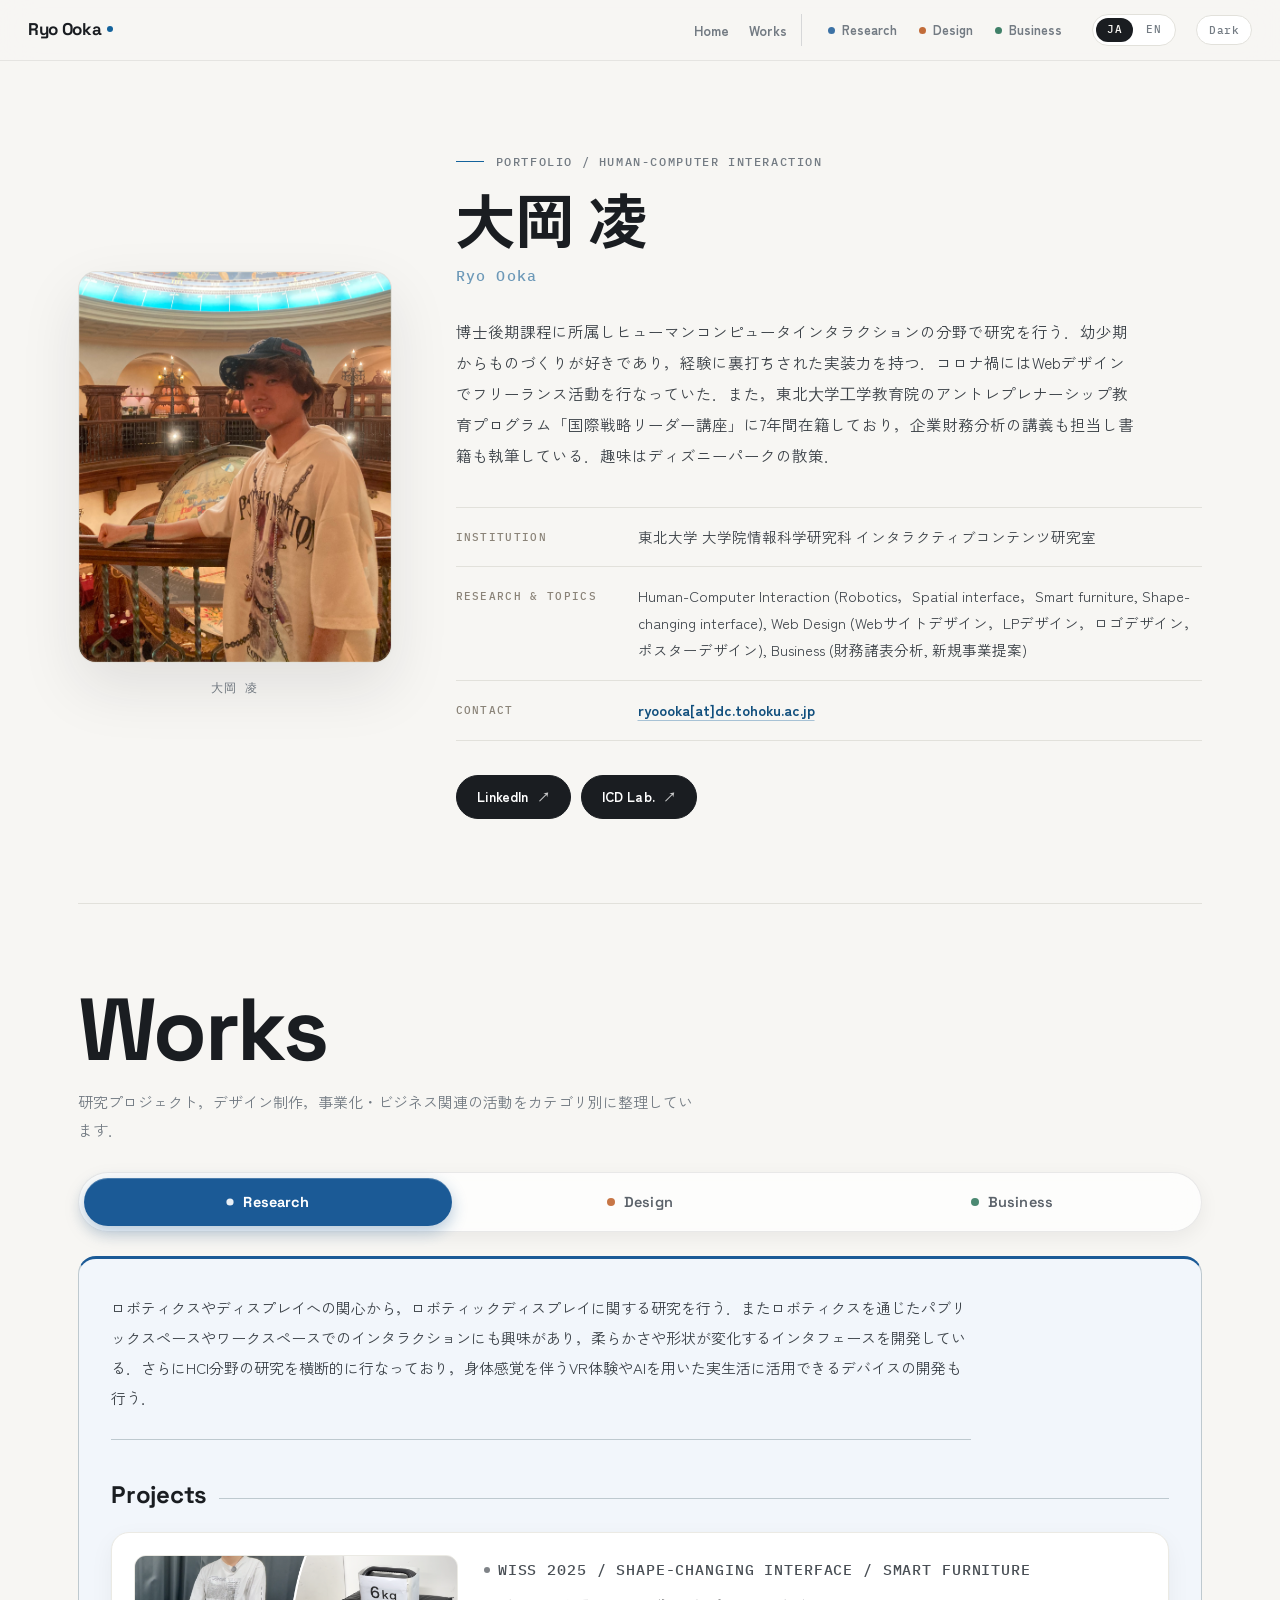
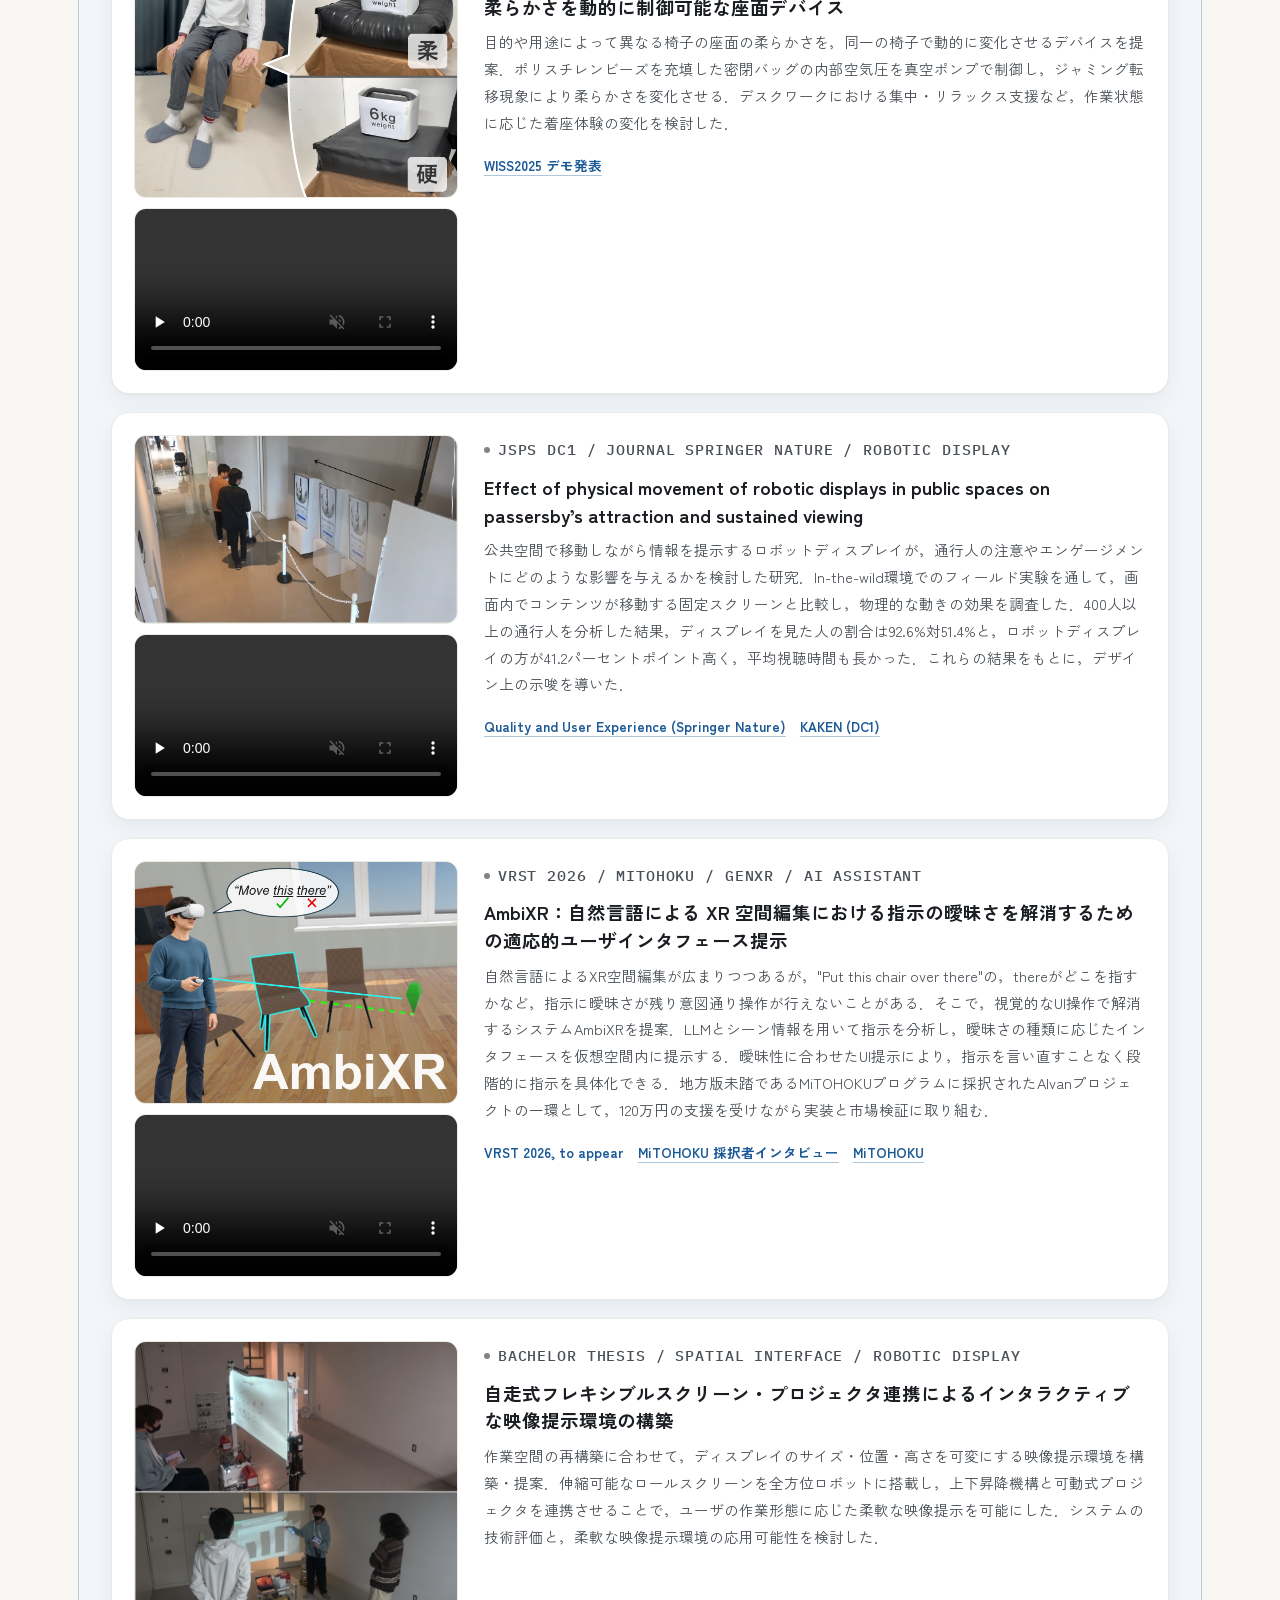
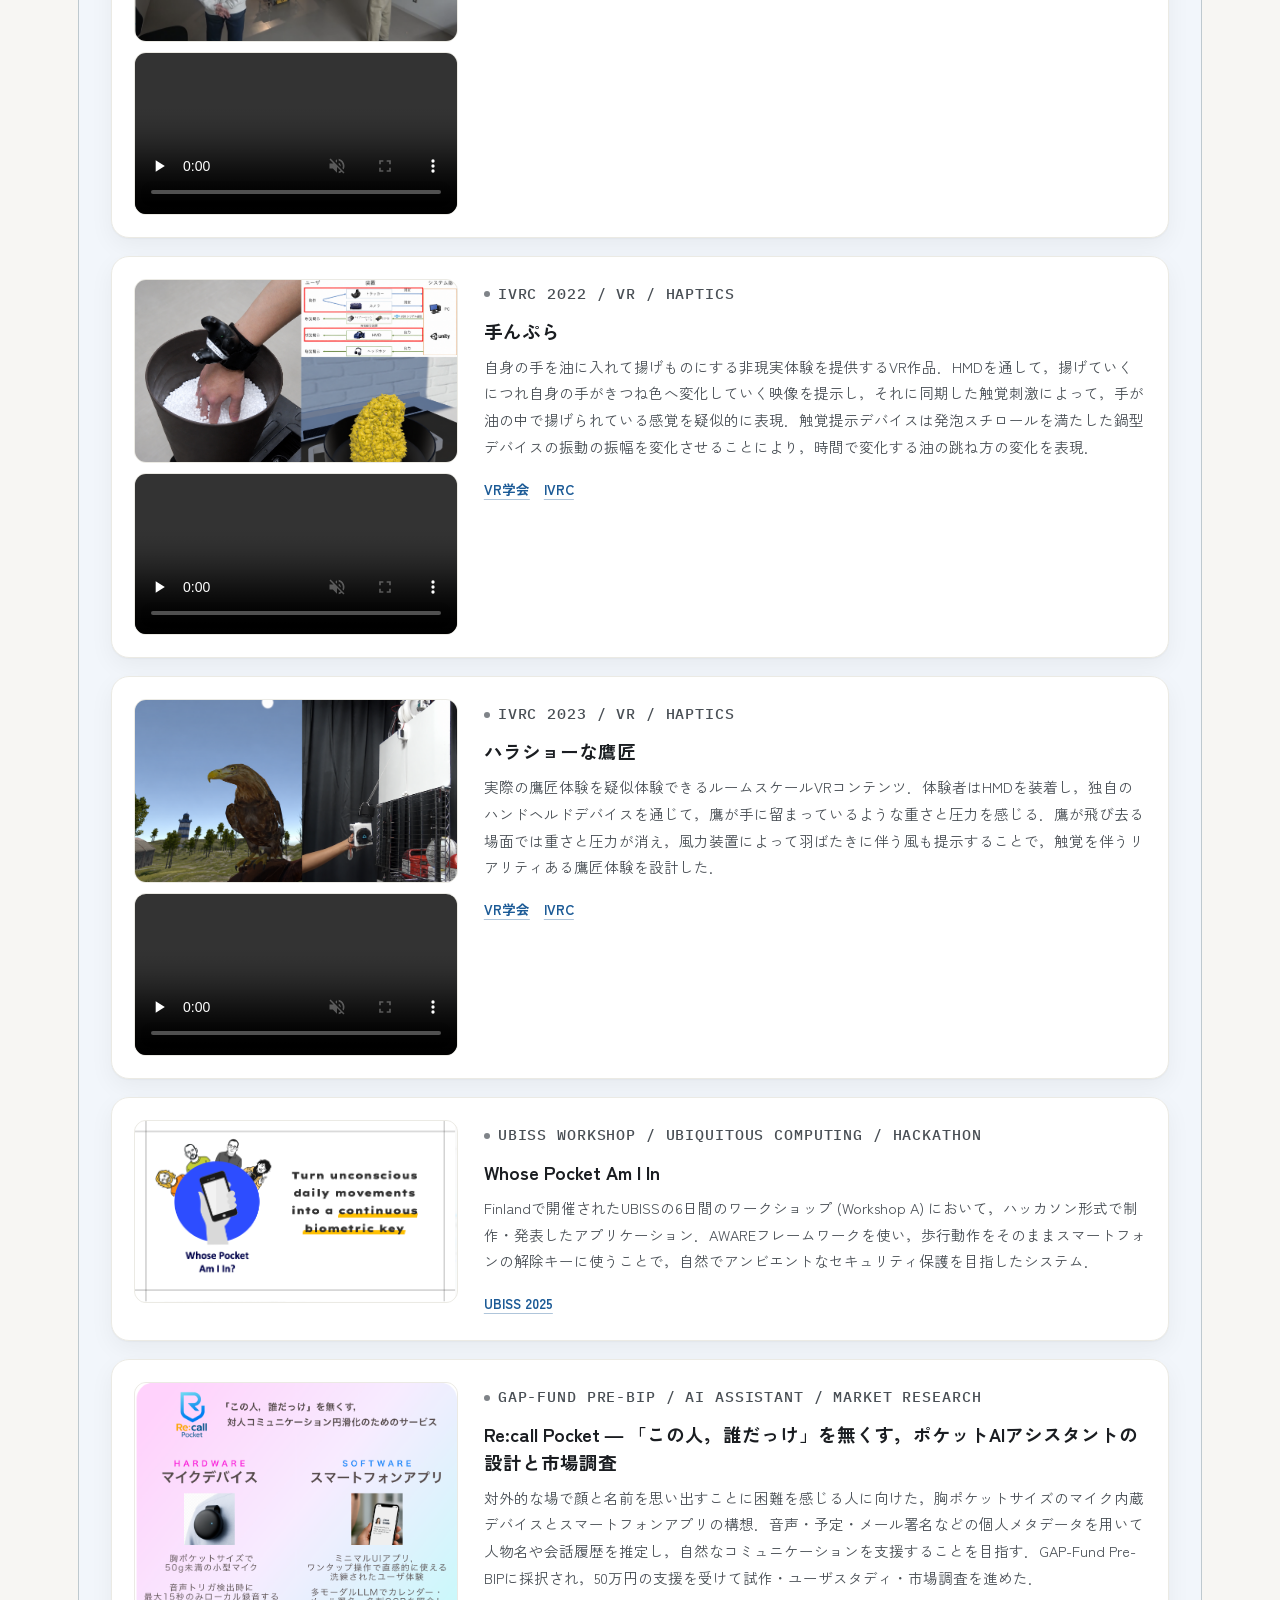
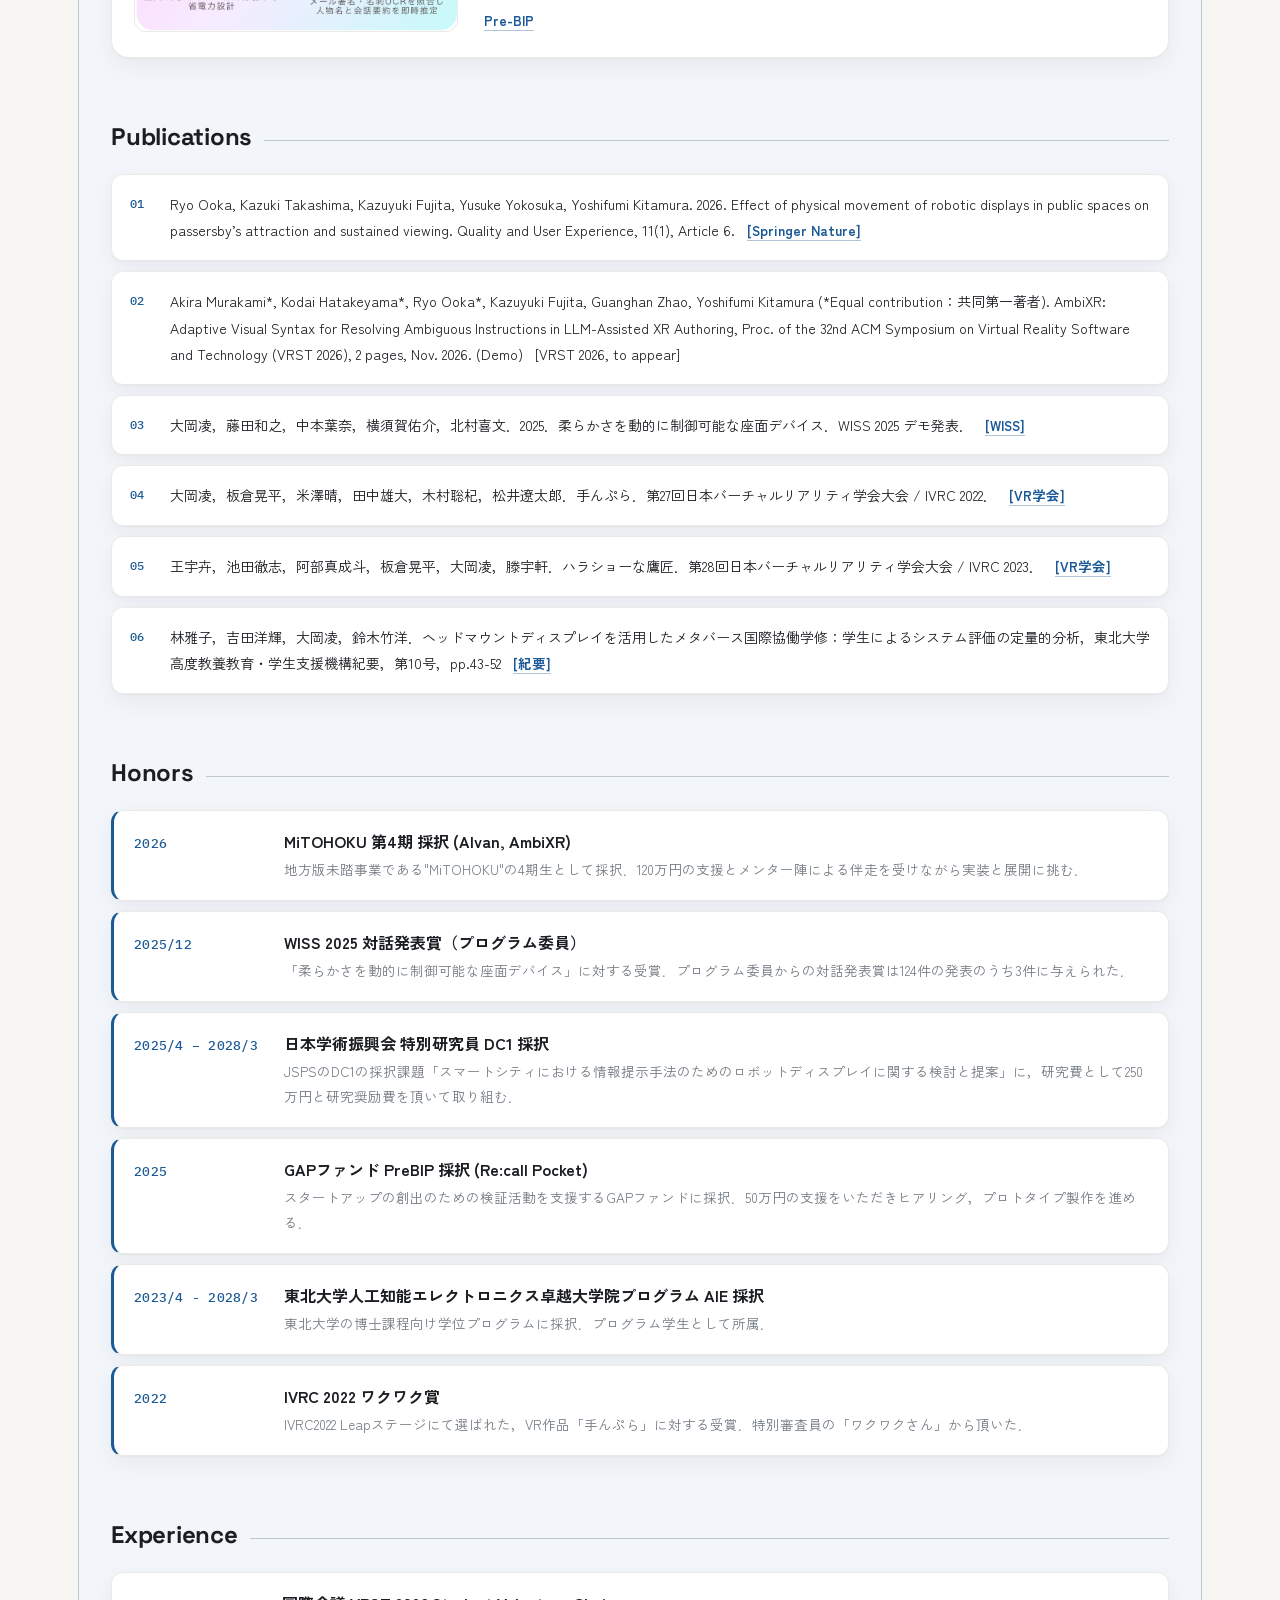
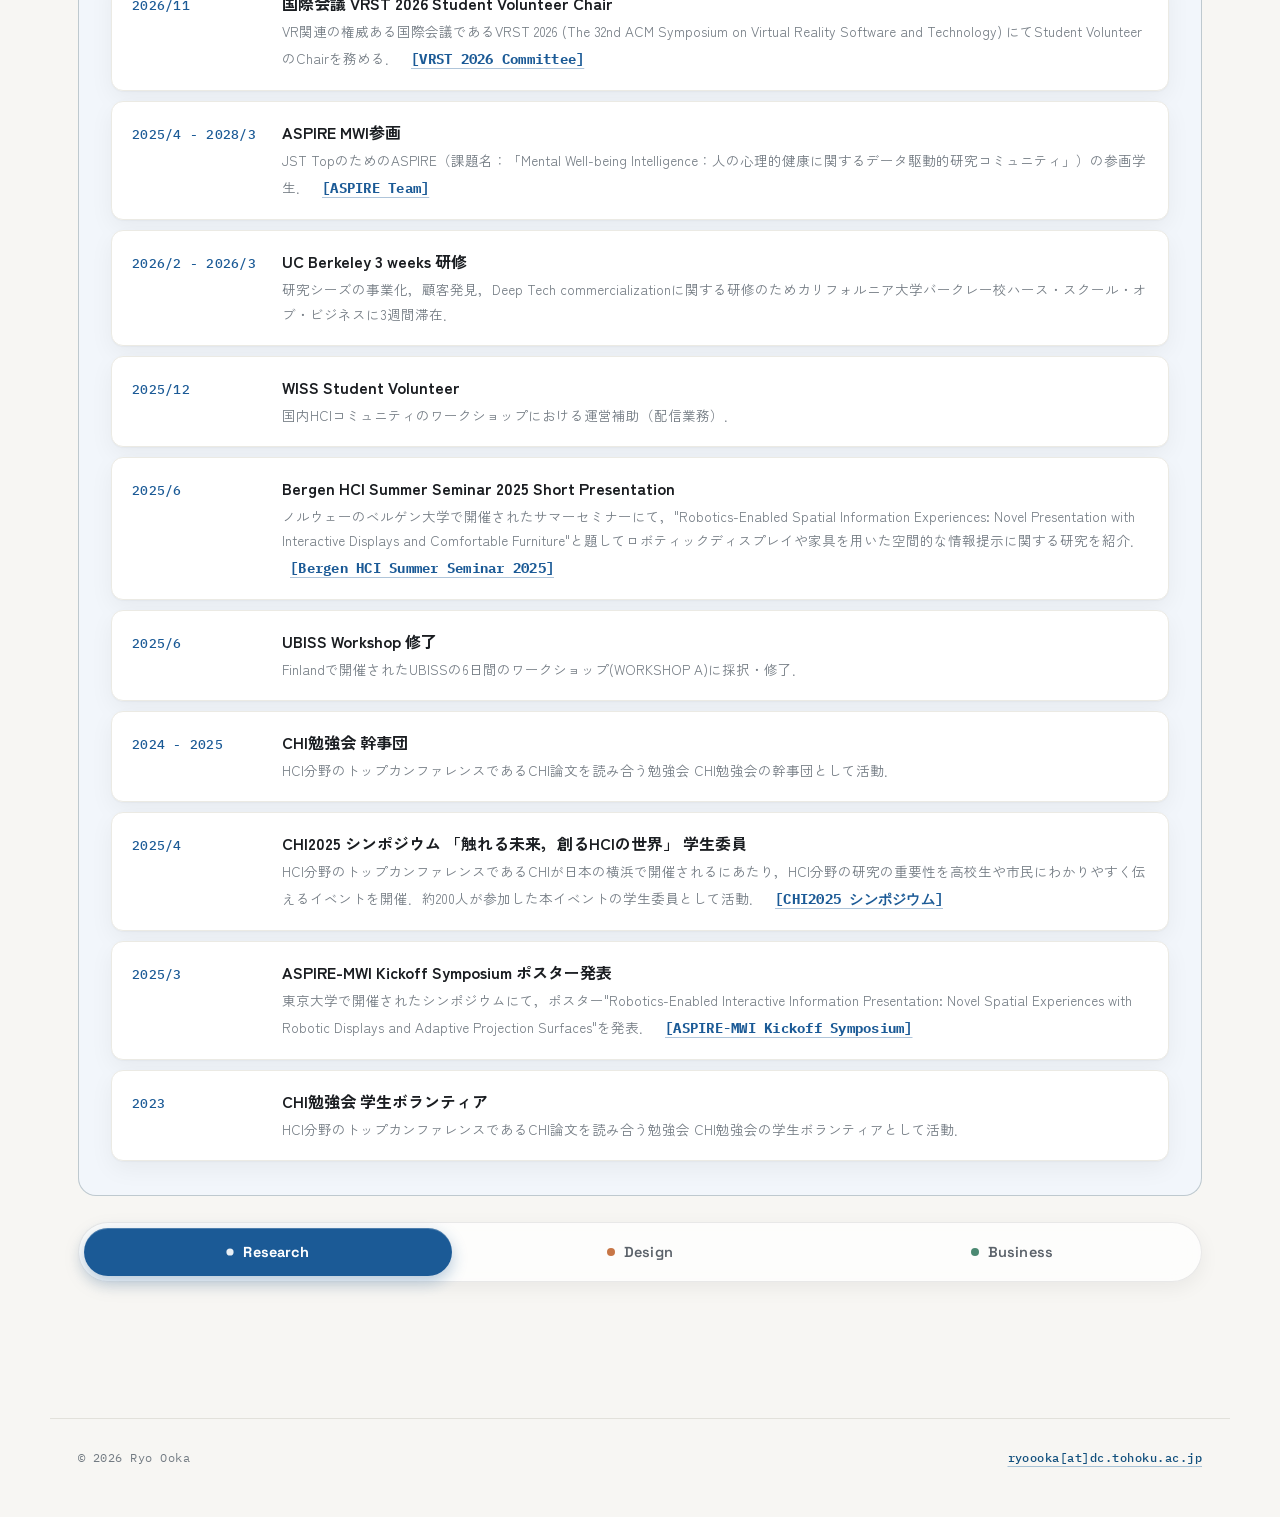
==== commit aa9233af: "fix some error" ====
--- a/index.html
+++ b/index.html
@@ -1,5 +1,5 @@
 <!DOCTYPE html><html lang="ja"> <head><meta charset="UTF-8"><meta name="description" content="大岡凌のポートフォリオ．東北大学大学院情報科学研究科でHuman-Computer Interaction，ロボティックディスプレイ，空間インタフェース，Webデザイン，事業化探索に取り組んでいます．"><meta name="author" content="Ryo Ooka"><meta name="keywords" content="大岡凌,Ryo Ooka,HCI,Human-Computer Interaction,ロボティックディスプレイ,Robotic Display,Spatial Interface,Smart Furniture,Shape-changing Interface,Web Design,Business Development,Tohoku University"><meta name="robots" content="index, follow"><meta name="viewport" content="width=device-width, initial-scale=1.0"><meta name="theme-color" media="(prefers-color-scheme: light)" content="#f7f6f3"><meta name="theme-color" media="(prefers-color-scheme: dark)" content="#0e1114"><link rel="icon" href="/favicon.svg" type="image/svg+xml"><link rel="icon" href="/favicon.ico" sizes="48x48"><link rel="apple-touch-icon" href="/apple-touch-icon.png"><link rel="preconnect" href="https://fonts.googleapis.com"><link rel="preconnect" href="https://fonts.gstatic.com" crossorigin><link rel="stylesheet" href="https://fonts.googleapis.com/css2?family=IBM+Plex+Mono:wght@400;500&family=Space+Grotesk:wght@400;500;600;700&family=Zen+Kaku+Gothic+New:wght@400;500;700&display=swap"><link rel="canonical" href="https://ryoooka.com/"><link rel="alternate" hreflang="ja" href="https://ryoooka.com/"><link rel="alternate" hreflang="en" href="https://ryoooka.com/en/"><link rel="alternate" hreflang="x-default" href="https://ryoooka.com/"><meta property="og:type" content="profile"><meta property="og:site_name" content="Ryo Ooka Portfolio"><meta property="og:title" content="大岡 凌 | HCI Researcher, Web Designer, Business Development"><meta property="og:description" content="大岡凌のポートフォリオ．東北大学大学院情報科学研究科でHuman-Computer Interaction，ロボティックディスプレイ，空間インタフェース，Webデザイン，事業化探索に取り組んでいます．"><meta property="og:url" content="https://ryoooka.com/"><meta property="og:image" content="https://ryoooka.com/images/profile.jpeg"><meta property="og:locale" content="ja_JP"><meta property="og:locale:alternate" content="en_US"><meta property="profile:first_name" content="Ryo"><meta property="profile:last_name" content="Ooka"><meta name="twitter:card" content="summary"><meta name="twitter:title" content="大岡 凌 | HCI Researcher, Web Designer, Business Development"><meta name="twitter:description" content="大岡凌のポートフォリオ．東北大学大学院情報科学研究科でHuman-Computer Interaction，ロボティックディスプレイ，空間インタフェース，Webデザイン，事業化探索に取り組んでいます．"><meta name="twitter:image" content="https://ryoooka.com/images/profile.jpeg"><script type="application/ld+json">{"@context":"https://schema.org","@type":"Person","name":"Ryo Ooka","alternateName":"大岡 凌","url":"https://ryoooka.com/","image":"https://ryoooka.com/images/profile.jpeg","email":"ryoooka@dc.tohoku.ac.jp","jobTitle":"Doctoral Student / HCI Researcher","affiliation":{"@type":"CollegeOrUniversity","name":"Tohoku University","department":"Graduate School of Information Sciences"},"memberOf":{"@type":"Organization","name":"Interactive Content Design Lab.","url":"https://www.icd.riec.tohoku.ac.jp/"},"sameAs":["https://www.linkedin.com/in/ryoooka?utm_source=share&utm_campaign=share_via&utm_content=profile&utm_medium=ios_app","https://www.icd.riec.tohoku.ac.jp/"],"knowsAbout":["Human-Computer Interaction","Robotic Displays","Spatial Interfaces","Smart Furniture","Shape-changing Interfaces","Web Design","Business Development"]}</script><script type="module">(()=>{const e=localStorage.getItem("theme"),t=window.matchMedia("(prefers-color-scheme: dark)").matches;document.documentElement.dataset.theme=e||(t?"dark":"light")})();</script><title>大岡 凌 | HCI Researcher, Web Designer, Business Development</title><link rel="stylesheet" href="/_astro/global.mUIs89o9.css"></head> <body> <header class="site-header"> <a class="logo" href="#home" aria-label="Home"> <span>Ryo Ooka</span> </a> <button class="menu-button" aria-label="Open menu" aria-expanded="false"> <span></span> <span></span> <span></span> </button> <nav class="site-nav" aria-label="Main navigation"> <a href="#home">Home</a> <a href="#works">Works</a> <div class="nav-work-tabs" aria-label="Works categories"> <a class="nav-research" href="#works" data-tab-target="research">Research</a> <a class="nav-design" href="#works" data-tab-target="design">Design</a> <a class="nav-business" href="#works" data-tab-target="business">Business</a> </div> <div class="language-switch"> <a class="active" href="/">JA</a> <a href="/en/">EN</a> </div> <button class="theme-toggle" type="button" data-theme-toggle aria-label="Switch color theme"> <span data-theme-label>Dark</span> </button> </nav> </header> <main> <section id="home" class="hero"> <aside class="hero-aside"> <div class="portrait-frame"> <div class="portrait-placeholder" aria-hidden="true">RO</div> <img src="/images/profile.jpeg" alt="大岡凌のプロフィール写真" fetchpriority="high" decoding="async" onerror="this.remove()"> </div> <p>
 大岡 凌
-</p> </aside> <div class="hero-main"> <p class="eyebrow">Portfolio / Human-Computer Interaction</p> <h1>大岡 凌</h1> <p class="name-en">Ryo Ooka</p> <p class="lead">博士後期課程に所属しヒューマンコンピュータインタラクションの分野で研究を行う．幼少期からものづくりが好きであり，経験に裏打ちされた実装力を持つ．コロナ禍にはWebデザインでフリーランス活動を行なっていた．また，東北⼤学⼯学教育院のアントレプレナーシップ教育プログラム「国際戦略リーダー講座」に7年間在籍しており，企業財務分析の講義も担当し書籍も執筆している．趣味はディズニーパークの散策．</p> <dl class="profile-list"> <div> <dt>Institution</dt> <dd>東北大学 大学院情報科学研究科 インタラクティブコンテンツ研究室</dd> </div> <div> <dt>Research & Topics</dt> <dd>Human-Computer Interaction (Robotics，Spatial interface，Smart furniture, Shape-changing interface), Web Design (Webサイトデザイン，LPデザイン，ロゴデザイン，ポスターデザイン), Business (財務諸表分析, 新規事業提案)</dd> </div> <div> <dt>Contact</dt> <dd> <a href="mailto:ryoooka[at]dc.tohoku.ac.jp">ryoooka[at]dc.tohoku.ac.jp</a> </dd> </div> </dl> <div class="hero-actions"> <a class="button" href="https://www.linkedin.com/in/ryoooka?utm_source=share&#38;utm_campaign=share_via&#38;utm_content=profile&#38;utm_medium=ios_app" target="_blank"> Linked In <span class="button-tag">↗</span> </a><a class="button" href="https://www.icd.riec.tohoku.ac.jp/" target="_blank"> ICD Lab. <span class="button-tag">↗</span> </a> </div> </div> </section> <section id="works" class="works section"> <div class="section-heading works-heading"> <p class="eyebrow">Works</p> <h2>Works</h2> <p>
+</p> </aside> <div class="hero-main"> <p class="eyebrow">Portfolio / Human-Computer Interaction</p> <h1>大岡 凌</h1> <p class="name-en">Ryo Ooka</p> <p class="lead">博士後期課程に所属しヒューマンコンピュータインタラクションの分野で研究を行う．幼少期からものづくりが好きであり，経験に裏打ちされた実装力を持つ．コロナ禍にはWebデザインでフリーランス活動を行なっていた．また，東北⼤学⼯学教育院のアントレプレナーシップ教育プログラム「国際戦略リーダー講座」に7年間在籍しており，企業財務分析の講義も担当し書籍も執筆している．趣味はディズニーパークの散策．</p> <dl class="profile-list"> <div> <dt>Institution</dt> <dd>東北大学 大学院情報科学研究科 インタラクティブコンテンツ研究室</dd> </div> <div> <dt>Research & Topics</dt> <dd>Human-Computer Interaction (Robotics，Spatial interface，Smart furniture, Shape-changing interface), Web Design (Webサイトデザイン，LPデザイン，ロゴデザイン，ポスターデザイン), Business (財務諸表分析, 新規事業提案)</dd> </div> <div> <dt>Contact</dt> <dd> <a href="mailto:ryoooka[at]dc.tohoku.ac.jp">ryoooka[at]dc.tohoku.ac.jp</a> </dd> </div> </dl> <div class="hero-actions"> <a class="button" href="https://www.linkedin.com/in/ryoooka?utm_source=share&#38;utm_campaign=share_via&#38;utm_content=profile&#38;utm_medium=ios_app" target="_blank"> LinkedIn <span class="button-tag">↗</span> </a><a class="button" href="https://www.icd.riec.tohoku.ac.jp/" target="_blank"> ICD Lab. <span class="button-tag">↗</span> </a> </div> </div> </section> <section id="works" class="works section"> <div class="section-heading works-heading"> <p class="eyebrow">Works</p> <h2>Works</h2> <p>
 研究プロジェクト，デザイン制作，事業化・ビジネス関連の活動をカテゴリ別に整理しています．
-</p> </div> <div class="tab-controls top" data-tab-controls role="tablist" aria-label="Works categories"> <button class="tab-button active research-tab" type="button" data-tab="research" role="tab" id="tab-research-top" aria-controls="research" aria-selected="true">Research</button> <button class="tab-button design-tab" type="button" data-tab="design" role="tab" id="tab-design-top" aria-controls="design" aria-selected="false" tabindex="-1">Design</button> <button class="tab-button business-tab" type="button" data-tab="business" role="tab" id="tab-business-top" aria-controls="business" aria-selected="false" tabindex="-1">Business</button> </div> <div class="tab-panel active theme-research" id="research" role="tabpanel" aria-labelledby="tab-research-top"> <div class="tab-intro"> <p>ロボティクスやディスプレイへの関心から，ロボティックディスプレイに関する研究を行う．またロボティクスを通じたパブリックスペースやワークスペースでのインタラクションにも興味があり，柔らかさや形状が変化するインタフェースを開発している．さらにHCI分野の研究を横断的に行なっており，身体感覚を伴うVR体験やAIを用いた実生活に活用できるデバイスの開発も行う．</p> </div> <section class="subsection"> <h3>Projects</h3> <div class="feature-list"> <article class="feature-card"> <div class="feature-media"> <img src="/images/research/research-soft-seat.png" alt="柔らかさを動的に制御可能な座面デバイス teaser" loading="lazy" decoding="async" onerror="this.remove()"> <video controls muted playsinline preload="none" onerror="this.remove()"> <source src="/movies/research-soft-seat.mp4" type="video/mp4"> </video> </div> <div class="feature-content"> <p class="meta">WISS 2025 / Shape-changing Interface / Smart Furniture</p> <h4>柔らかさを動的に制御可能な座面デバイス</h4> <p>目的や用途によって異なる椅子の座面の柔らかさを，同一の椅子で動的に変化させるデバイスを提案．ポリスチレンビーズを充填した密閉バッグの内部空気圧を真空ポンプで制御し，ジャミング転移現象により柔らかさを変化させる．デスクワークにおける集中・リラックス支援など，作業状態に応じた着座体験の変化を検討した．</p> <div class="link-row"> <a href="https://www.wiss.org/WISS2025Proceedings/data/demo/1-C15.pdf">WISS2025 デモ発表</a> </div> </div> </article><article class="feature-card"> <div class="feature-media"> <img src="/images/research/research-robotic-display.png" alt="Effect of physical movement of robotic displays in public spaces on passersby’s attraction and sustained viewing teaser" loading="lazy" decoding="async" onerror="this.remove()"> <video controls muted playsinline preload="none" onerror="this.remove()"> <source src="/movies/research-robotic-display.mp4" type="video/mp4"> </video> </div> <div class="feature-content"> <p class="meta">JSPS DC1 / Journal Springer Nature / Robotic Display</p> <h4>Effect of physical movement of robotic displays in public spaces on passersby’s attraction and sustained viewing</h4> <p>公共空間で自律移動しながら情報を提示するロボットディスプレイが，通行人の注意やエンゲージメントにどのような影響を与えるかを検討した研究．In-the-wild環境でのフィールド実験を通して，既存の固定型ディスプレイとは異なる物理的な動きの効果を調査した．400人以上の通行人を分析したところ，ロボットディスプレイは41.2%も多くの通行人に気づかれ，171%長く視線を保持していた．これらの結果をもとに，デザイン上の示唆を導いた．</p> <div class="link-row"> <a href="https://link.springer.com/article/10.1007/s41233-026-00083-y">Quality and User Experience (Springer Nature)</a><a href="https://kaken.nii.ac.jp/ja/grant/KAKENHI-PROJECT-25KJ0551/">KAKEN (DC1)</a> </div> </div> </article><article class="feature-card"> <div class="feature-media"> <img src="/images/research/research-ambixr.png" alt="AmbiXR：自然言語による XR 空間編集における指示の曖昧さを解消するための適応的ユーザインタフェース提示 teaser" loading="lazy" decoding="async" onerror="this.remove()"> <video controls muted playsinline preload="none" onerror="this.remove()"> <source src="/movies/research-ambixr.mp4" type="video/mp4"> </video> </div> <div class="feature-content"> <p class="meta">VRST 2026 / MiTOHOKU / GenXR / AI assistant</p> <h4>AmbiXR：自然言語による XR 空間編集における指示の曖昧さを解消するための適応的ユーザインタフェース提示</h4> <p>自然言語によるXR空間編集が広まりつつあるが，&quot;Put this chair over there&quot;の，thereがどこを指すかなど，指示に曖昧さが残り意図通り操作が行えないことがある．そこで，視覚的なUI操作で解消するシステムAmbiXRを提案．LLMとシーン情報を用いて指示を分析し，曖昧さの種類に応じたインタフェースを仮想空間内に提示する．曖昧性に合わせたUI提示により，指示を言い直すことなく段階的に指示を具体化できる．地方版未踏であるMiTOHOKUプログラムに採択され，120万円の支援を受けながら実装と市場検証に取り組む．</p> <div class="link-row"> <span>VRST 2026, to appear</span><a href="https://note.com/mitohoku/n/n58b6cfd8f9a9">MiTOHOKU 採択者インタビュー</a><a href="https://mitohoku.jp/">MiTOHOKU</a> </div> </div> </article><article class="feature-card"> <div class="feature-media"> <img src="/images/research/research-flexible-screen.png" alt="自走式フレキシブルスクリーン・プロジェクタ連携によるインタラクティブな映像提示環境の構築 teaser" loading="lazy" decoding="async" onerror="this.remove()"> <video controls muted playsinline preload="none" onerror="this.remove()"> <source src="/movies/research-flexible-screen.mp4" type="video/mp4"> </video> </div> <div class="feature-content"> <p class="meta">Bachelor Thesis / Spatial Interface / Robotic Display</p> <h4>自走式フレキシブルスクリーン・プロジェクタ連携によるインタラクティブな映像提示環境の構築</h4> <p>作業空間の再構築に合わせて，ディスプレイのサイズ・位置・高さを可変にする映像提示環境を構築・提案．伸縮可能なロールスクリーンを全方位ロボットに搭載し，上下昇降機構と可動式プロジェクタを連携させることで，ユーザの作業形態に応じた柔軟な映像提示を可能にした．システムの技術評価と，柔軟な映像提示環境の応用可能性を検討した．</p> <div class="link-row">  </div> </div> </article><article class="feature-card"> <div class="feature-media"> <img src="/images/research/research-tenpura.png" alt="手んぷら teaser" loading="lazy" decoding="async" onerror="this.remove()"> <video controls muted playsinline preload="none" onerror="this.remove()"> <source src="/movies/research-tenpura.mp4" type="video/mp4"> </video> </div> <div class="feature-content"> <p class="meta">IVRC 2022 / VR / Haptics</p> <h4>手んぷら</h4> <p>自身の手を油に入れて揚げものにする非現実体験を提供するVR作品．HMDを通して，揚げていくにつれ自身の手がきつね色へ変化していく映像を提示し，それに同期した触覚刺激によって，手が油の中で揚げられている感覚を疑似的に表現．触覚提示デバイスは発泡スチロールを満たした鍋型デバイスの振動の振幅を変化させることにより，時間で変化する油の跳ね方の変化を表現．</p> <div class="link-row"> <a href="https://conference.vrsj.org/ac2022/program/1A3.html">VR学会</a><a href="https://ivrc.net/2022/leap/">IVRC</a> </div> </div> </article><article class="feature-card"> <div class="feature-media"> <img src="/images/research/research-takajo.png" alt="ハラショーな鷹匠 teaser" loading="lazy" decoding="async" onerror="this.remove()"> <video controls muted playsinline preload="none" onerror="this.remove()"> <source src="/movies/research-takajo.mp4" type="video/mp4"> </video> </div> <div class="feature-content"> <p class="meta">IVRC 2023 / VR / Haptics</p> <h4>ハラショーな鷹匠</h4> <p>実際の鷹匠体験を疑似体験できるルームスケールVRコンテンツ．体験者はHMDを装着し，独自のハンドヘルドデバイスを通じて，鷹が手に留まっているような重さと圧力を感じる．鷹が飛び去る場面では重さと圧力が消え，風力装置によって羽ばたきに伴う風も提示することで，触覚を伴うリアリティある鷹匠体験を設計した．</p> <div class="link-row"> <a href="https://conference.vrsj.org/ac2023/program/IVRC.html">VR学会</a><a href="https://ivrc.net/archive/%E3%83%8F%E3%83%A9%E3%82%B7%E3%83%A7%E3%83%BC%E3%81%AA%E9%B7%B9%E5%8C%A02023/">IVRC</a> </div> </div> </article><article class="feature-card"> <div class="feature-media"> <img src="/images/research/research-whose-pocket.png" alt="Whose Pocket Am I In teaser" loading="lazy" decoding="async" onerror="this.remove()">  </div> <div class="feature-content"> <p class="meta">UBISS Workshop / Ubiquitous Computing / Hackathon</p> <h4>Whose Pocket Am I In</h4> <p>Finlandで開催されたUBISSの6日間のワークショップ (Workshop A) において，ハッカソン形式で制作・発表したアプリケーション．AWAREフレームワークを使い，歩行動作をそのままスマートフォンの解除キーに使うことで，自然でアンビエントなセキュリティ保護を目指したシステム．</p> <div class="link-row"> <a href="https://ubicomp.oulu.fi/UBISS2025">UBISS 2025</a> </div> </div> </article><article class="feature-card"> <div class="feature-media"> <img src="/images/research/research-recall-pocket.png" alt="Re:call Pocket ― 「この人，誰だっけ」を無くす，ポケットAIアシスタントの設計と市場調査 teaser" loading="lazy" decoding="async" onerror="this.remove()">  </div> <div class="feature-content"> <p class="meta">GAP-Fund Pre-BIP / AI Assistant / Market Research</p> <h4>Re:call Pocket ― 「この人，誰だっけ」を無くす，ポケットAIアシスタントの設計と市場調査</h4> <p>対外的な場で顔と名前を思い出すことに困難を感じる人に向けた，胸ポケットサイズのマイク内蔵デバイスとスマートフォンアプリの構想．音声・予定・メール署名などの個人メタデータを用いて人物名や会話履歴を推定し，自然なコミュニケーションを支援することを目指す．GAP-Fund Pre-BIPに採択され，50万円の支援を受けて試作・ユーザスタディ・市場調査を進めた．</p> <div class="link-row"> <a href="https://startup.tohoku.ac.jp/r7-bip-prebip/">Pre-BIP</a> </div> </div> </article> </div> </section> <section class="subsection"> <h3>Publications</h3> <ol class="publication-list"> <li> <span>Ryo Ooka, Kazuki Takashima, Kazuyuki Fujita, Yusuke Yokosuka, Yoshifumi Kitamura. 2026. Effect of physical movement of robotic displays in public spaces on passersby’s attraction and sustained viewing. Quality and User Experience, 11(1), Article 6.</span> <span class="inline-links"> <a href="https://doi.org/10.1007/s41233-026-00083-y">[Springer Nature]</a> </span> </li><li> <span>Akira Murakami*, Kodai Hatakeyama*, Ryo Ooka*, Kazuyuki Fujita, Guanghan Zhao, Yoshifumi Kitamura (*Equal contribution：共同第一著者). AmbiXR: Adaptive Visual Syntax for Resolving Ambiguous Instructions in LLM-Assisted XR Authoring, Proc. of the 32nd ACM Symposium on Virtual Reality Software and Technology (VRST 2026), 2 pages, Nov. 2026. (Demo)</span> <span class="inline-links"> <span>[VRST 2026, to appear]</span> </span> </li><li> <span>大岡凌，藤田和之，中本葉奈，横須賀佑介，北村喜文．2025．柔らかさを動的に制御可能な座面デバイス．WISS 2025 デモ発表．</span> <span class="inline-links"> <a href="https://www.wiss.org/WISS2025Proceedings/data/demo/1-C15.pdf">[WISS]</a> </span> </li><li> <span>大岡凌，板倉晃平，米澤晴，田中雄大，木村聡紀，松井遼太郎．手んぷら．第27回日本バーチャルリアリティ学会大会 / IVRC 2022．</span> <span class="inline-links"> <a href="https://conference.vrsj.org/ac2022/program/1A3.html">[VR学会]</a> </span> </li><li> <span>王宇卉，池田徹志，阿部真成斗，板倉晃平，大岡凌，滕宇軒．ハラショーな鷹匠．第28回日本バーチャルリアリティ学会大会 / IVRC 2023．</span> <span class="inline-links"> <a href="https://conference.vrsj.org/ac2023/program/doc/IVRC-09.pdf">[VR学会]</a> </span> </li><li> <span>林雅子，吉田洋輝，大岡凌，鈴木竹洋．ヘッドマウントディスプレイを活用したメタバース国際協働学修：学生によるシステム評価の定量的分析，東北大学高度教養教育・学生支援機構紀要，第10号，pp.43-52</span> <span class="inline-links"> <a href="https://www.ihe.tohoku.ac.jp/wp-content/uploads/2025/07/bulletin_2024.pdf#page=47">[紀要]</a> </span> </li> </ol> </section> <section class="subsection"> <h3>Honors</h3> <div class="award-list"> <article> <span>2026</span> <div> <h4>MiTOHOKU 第4期 採択 (AIvan, AmbiXR)</h4> <p>地方版未踏事業である&quot;MiTOHOKU&quot;の4期生として採択．120万円の支援とメンター陣による伴走を受けながら実装と展開に挑む．</p>  </div> </article><article> <span>2025/12</span> <div> <h4>WISS 2025 対話発表賞（プログラム委員）</h4> <p>「柔らかさを動的に制御可能な座面デバイス」に対する受賞．プログラム委員からの対話発表賞は124件の発表のうち3件に与えられた．</p>  </div> </article><article> <span>2025/4 – 2028/3 </span> <div> <h4>日本学術振興会 特別研究員 DC1 採択</h4> <p>JSPSのDC1の採択課題「スマートシティにおける情報提示手法のためのロボットディスプレイに関する検討と提案」に，研究費として250万円と研究奨励費を頂いて取り組む．</p>  </div> </article><article> <span>2025</span> <div> <h4>GAPファンド PreBIP 採択 (Re:call Pocket)</h4> <p>スタートアップの創出のための検証活動を支援するGAPファンドに採択．50万円の支援をいただきヒアリング，プロトタイプ製作を進める．</p>  </div> </article><article> <span>2023/4 - 2028/3</span> <div> <h4>東北大学人工知能エレクトロニクス卓越大学院プログラム AIE 採択</h4> <p>東北大学の博士課程向け学位プログラムに採択．プログラム学生として所属．</p>  </div> </article><article> <span>2022</span> <div> <h4>IVRC 2022 ワクワク賞</h4> <p>IVRC2022 Leapステージにて選ばれた，VR作品「手んぷら」に対する受賞．特別審査員の「ワクワクさん」から頂いた．</p>  </div> </article> </div> </section> <section class="subsection"> <h3>Experience</h3> <div class="compact-list"> <article> <span>2026/11</span> <div> <h4>国際会議 VRST 2026 Student Volunteer Chair</h4> <p> VR関連の権威ある国際会議であるVRST 2026 (The 32nd ACM Symposium on Virtual Reality Software and Technology) にてStudent VolunteerのChairを務める． <span class="inline-links"> <a href="https://vrst.acm.org/vrst2026/committee/" target="_blank">[VRST 2026 Committee]</a> </span> </p> </div> </article><article> <span>2025/4 - 2028/3</span> <div> <h4>ASPIRE MWI参画</h4> <p> JST TopのためのASPIRE（課題名：「Mental Well-being Intelligence：人の心理的健康に関するデータ駆動的研究コミュニティ」）の参画学生． <span class="inline-links"> <a href="https://aspire-mwi.org/team/" target="_blank">[ASPIRE Team]</a> </span> </p> </div> </article><article> <span>2026/2 - 2026/3</span> <div> <h4>UC Berkeley 3 weeks 研修</h4> <p> 研究シーズの事業化，顧客発見，Deep Tech commercializationに関する研修のためUC Berkeleyに3週間滞在．  </p> </div> </article><article> <span>2025/12</span> <div> <h4>WISS Student Volunteer</h4> <p> 国内HCIコミュニティのワークショップにおける運営補助（配信業務）．  </p> </div> </article><article> <span>2025/6</span> <div> <h4>Bergen HCI Summer Seminar 2025 Short Presentation</h4> <p> ノルウェーのベルゲン大学で開催されたサマーセミナーにて，&quot;Robotics-Enabled Spatial Information Experiences: Novel Presentation with Interactive Displays and Comfortable Furniture&quot;と題してロボティックディスプレイや家具を用いた空間的な情報提示に関する研究を紹介． <span class="inline-links"> <a href="https://mediafutures.no/event/bergen-hci-summer-seminar-2025-visit-from-tohoku-university/" target="_blank">[Bergen HCI Summer Seminar 2025]</a> </span> </p> </div> </article><article> <span>2025/6</span> <div> <h4>UBISS Workshop 修了</h4> <p> Finlandで開催されたUBISSの6日間のワークショップ(WORKSHOP A)に採択・修了．  </p> </div> </article><article> <span>2024 - 2025</span> <div> <h4>CHI勉強会 幹事団</h4> <p> HCI分野のトップカンファレンスであるCHI論文を読み合う勉強会 CHI勉強会の幹事団として活動．  </p> </div> </article><article> <span>2025/4</span> <div> <h4>CHI2025 シンポジウム 「触れる未来，創るHCIの世界」 学生委員</h4> <p> HCI分野のトップカンファレンスであるCHIが日本の横浜で開催されるにあたり，HCI分野の研究の重要性を高校生や市民にわかりやすく伝えるイベントを開催．約200人が参加した本イベントの学生委員として活動． <span class="inline-links"> <a href="https://sigchi.jp/symposium/chi2025_symposium/" target="_blank">[CHI2025 シンポジウム]</a> </span> </p> </div> </article><article> <span>2025/3</span> <div> <h4>ASPIRE-MWI Kickoff Symposium ポスター発表</h4> <p> 東京大学で開催されたシンポジウムにて，ポスター&quot;Robotics-Enabled Interactive Information Presentation: Novel Spatial Experiences with Robotic Displays and Adaptive Projection Surfaces&quot;を発表． <span class="inline-links"> <a href="https://aspire-mwi.org/aspire-mwi-kickoff-symposium-at-the-university-of-tokyo/" target="_blank">[ASPIRE-MWI Kickoff Symposium]</a> </span> </p> </div> </article><article> <span>2023</span> <div> <h4>CHI勉強会 学生ボランティア</h4> <p> HCI分野のトップカンファレンスであるCHI論文を読み合う勉強会 CHI勉強会の学生ボランティアとして活動．  </p> </div> </article> </div> </section> </div> <div class="tab-panel theme-design" id="design" role="tabpanel" aria-labelledby="tab-design-top"> <div class="tab-intro"> <p>サイト作成の技術を活かし，コロナ禍よりデザイン作成から一貫して取り組むWeb designのフリーランスとして活動．HP作成，ロゴ，資料作成など，情報の構造と視覚表現をつなぐ制作に取り組む．さらに，ビジネスやマーケティングへの関心も活かし，デザインを通したイベント全体の設計やプロダクト設計も行う．</p> </div> <section class="subsection"> <h3>Topics</h3> <div class="feature-list"> <article class="feature-card"> <div class="feature-media"> <img src="/images/design/design-ccontents-cording.png" alt="コンテンツ販売 実践コーディング teaser" loading="lazy" decoding="async" onerror="this.remove()"> </div> <div class="feature-content"> <p class="meta">Web Design / Contents / Marketing</p> <h4>コンテンツ販売 実践コーディング</h4> <p>駆け出しのフリーランスのコーダー向けのコンテンツを販売．フリーランス初期は実績掲載できるものが少なく経験や学習が仕事の獲得に結びつかないという問題の解決に向け，実績掲載ができるWebデザインコンテンツを設計．SNSマーケティングやLINE Businessアカウントでのリピート販売の経路の設計，Slackを用いたコミュニティ運営など包括的に事業を行なった．</p> <div class="link-row">  </div> </div> </article><article class="feature-card"> <div class="feature-media"> <img src="/images/design/design-chi-symposium.jpg" alt="CHI 2025 シンポジウム teaser" loading="lazy" decoding="async" onerror="this.remove()"> </div> <div class="feature-content"> <p class="meta">Web Design / Event Website</p> <h4>CHI 2025 シンポジウム</h4> <p>HCI分野のトップカンファレンスであるCHIが日本の横浜で開催されるにあたり，HCI分野の研究の重要性を高校生や市民にわかりやすく伝えるイベント「触れる未来，創るHCIの世界」が開催された．約200人が参加した本イベントの学生委員として活動．横浜市に配布されたポスターのデザインやWebサイトの作成をはじめとして，当日の案内看板やスライド，腕章などイベントの総合デザインを担当．情報構造，視認性，イベント告知に必要な導線を考慮してデザインした．加えて来場者の動線などイベントの体験設計も担当．</p> <div class="link-row"> <a href="https://sigchi.jp/symposium/chi2025_symposium/" target="_blank">Website</a> </div> </div> </article> </div> </section> <section class="subsection"> <h3>Works</h3> <div class="work-grid"> <article class="work-card"> <img src="/images/design/design-chatRuna.png" alt="Chat Runa様 ロゴ/バナー作成 image" loading="lazy" decoding="async" onerror="this.remove()"> <div> <h4>Chat Runa様 ロゴ/バナー作成</h4> <p></p> </div> </article><article class="work-card"> <img src="/images/design/design-banner_sun.png" alt="ひまわりフェスティバル バナー image" loading="lazy" decoding="async" onerror="this.remove()"> <div> <h4>ひまわりフェスティバル バナー</h4> <p></p> </div> </article><article class="work-card"> <img src="/images/design/design-goods-fest.png" alt="東北大学祭2020 グッズデザイン 付箋 image" loading="lazy" decoding="async" onerror="this.remove()"> <div> <h4>東北大学祭2020 グッズデザイン 付箋</h4> <p></p> </div> </article><article class="work-card"> <img src="/images/design/design-goods-coaster.jpg" alt="グッズデザイン コースター image" loading="lazy" decoding="async" onerror="this.remove()"> <div> <h4>グッズデザイン コースター</h4> <p></p> </div> </article><article class="work-card"> <img src="/images/design/design-hp-prefumo.png" alt="HPデザイン image" loading="lazy" decoding="async" onerror="this.remove()"> <div> <h4>HPデザイン</h4> <p></p> </div> </article><article class="work-card"> <img src="/images/design/design-hp-hotel.png" alt="HPデザイン image" loading="lazy" decoding="async" onerror="this.remove()"> <div> <h4>HPデザイン</h4> <p></p> </div> </article><article class="work-card"> <img src="/images/design/design-radio-banner.png" alt="ラジオ 宣伝用バナーデザイン image" loading="lazy" decoding="async" onerror="this.remove()"> <div> <h4>ラジオ 宣伝用バナーデザイン</h4> <p></p> </div> </article><article class="work-card"> <img src="/images/design/design-radio-logo.png" alt="ラジオ ロゴデザイン image" loading="lazy" decoding="async" onerror="this.remove()"> <div> <h4>ラジオ ロゴデザイン</h4> <p></p> </div> </article><article class="work-card"> <img src="/images/design/design-hp-cafe.png" alt="HPデザイン image" loading="lazy" decoding="async" onerror="this.remove()"> <div> <h4>HPデザイン</h4> <p></p> </div> </article><article class="work-card"> <img src="/images/design/design-lp-veg.png" alt="LPデザイン image" loading="lazy" decoding="async" onerror="this.remove()"> <div> <h4>LPデザイン</h4> <p></p> </div> </article> </div> </section> </div> <div class="tab-panel theme-business" id="business" role="tabpanel" aria-labelledby="tab-business-top"> <div class="tab-intro"> <p>大学学部1年次より，実企業の財務諸表を読み新規事業提案を行う，東北大学工学教育院が開講する「国際戦略リーダー講座」に所属．実際に大企業の経営層への事業提案を行い，講座のノウハウや活動をまとめた書籍も出版．近年ではより実践的な活動として，研究シーズの社会実装，顧客発見，事業化探索へと行動を移している．</p> </div> <section class="subsection"> <h3>Topics</h3> <div class="feature-list"> <article class="feature-card"> <div class="feature-media"> <img src="/images/business/business-gsc-logo.png" alt="国際戦略リーダー講座 teaser" loading="lazy" decoding="async" onerror="this.remove()"> </div> <div class="feature-content"> <p class="meta">Business / Strategy / Global Program</p> <h4>国際戦略リーダー講座</h4> <p>東北大学工学教育院が主催する毎週土曜日の課外講座．学部1年次である2019年より継続して取り組み，7年間受講した．株式会社が発行している財務諸表や株主総会説明資料などの公開資料を読み解き，革新的な新規事業提案を行う．本講座で1年間取り組む課題文は「ソフトバンクがアマゾンを事業規模で追い越すための提案をしてください」のような壮大かつ答えのない課題であり，この課題文に答えるような革新的な事業を考え，それを実現可能な形で説得力を持って提案するために各種財務指標を使う．</p> <div class="link-row"> <a href="http://www.iee.eng.tohoku.ac.jp/lecture/intl.html">国際戦略リーダー講座（東北大学 工学教育院）</a> </div> </div> </article><article class="feature-card"> <div class="feature-media"> <img src="/images/business/business-book.png" alt="新規事業提案に関する書籍出版 teaser" loading="lazy" decoding="async" onerror="this.remove()"> </div> <div class="feature-content"> <p class="meta">Book / Publishing</p> <h4>新規事業提案に関する書籍出版</h4> <p>東北大学で開講され，10年にわたり学生たちに経営と戦略のスキルを教えてきた「国際戦略講座」の集大成となる本「GAFAMを超える新事業立案」の責任執筆著者を務めた．本書は「データを集め、分析し、説得力をもって提案する」その技術を学び，イノベーションを起こす力を育てる本格的な内容となっている．2023年度の課題「イオンがAmazonを超えるための事業提案をしてください」を軸に，この年度に行われた講義を元にした内容として，財務諸表の読み方，定性分析，デザイン思考といったビジネスや事業提案に不可欠なスキルを網羅．</p> <div class="link-row"> <a href="https://amzn.asia/d/0i1VFuc9">書籍販売ページ (Amazon)</a><a href="https://ndlsearch.ndl.go.jp/books/R100000002-I033846200">国立国会図書館</a> </div> </div> </article><article class="feature-card"> <div class="feature-media"> <img src="/images/business/business-aivan.png" alt="AIvan: 自然言語からXR・ARアプリを対話的に生成・修正・共有できるVibe Codingツールの開発と市場検証 (MiTOHOKU 第4期 採択テーマ) teaser" loading="lazy" decoding="async" onerror="this.remove()"> </div> <div class="feature-content"> <p class="meta">MiTOHOKU</p> <h4>AIvan: 自然言語からXR・ARアプリを対話的に生成・修正・共有できるVibe Codingツールの開発と市場検証 (MiTOHOKU 第4期 採択テーマ)</h4> <p>XRアプリの開発はPoCに時間がかかり，専門人材への依存も強い．AIvanは，自然言語からXR・ARアプリを対話的に生成・修正・共有できるVibe Codingツールであり，非専門家も初期検討に参加できる開発体験を目指す．初期ターゲットはXRコンテンツ制作会社と広告・イベント会社／DX部門で，短期はPoC支援，中期はSaaSによる収益化を想定する．地方版未踏プログラムであるMiTOHOKUプログラムに採択され，120万円の支援を受けてMVP開発と市場検証を進める．また，本プロジェクトに関するインタビューが，MiTOHOKU Program公式noteに掲載された．</p> <div class="link-row"> <a href="https://note.com/mitohoku/n/n58b6cfd8f9a9">プロジェクトインタビュー</a><a href="https://mitohoku.jp/">MiTOHOKU</a> </div> </div> </article><article class="feature-card"> <div class="feature-media"> <img src="/images/business/business-recall-pocket.png" alt="Re:call Pocket ― 「この人，誰だっけ」を無くす，ポケットAIアシスタントの設計と市場調査 (GAPファンド Pre-BIP 採択テーマ) teaser" loading="lazy" decoding="async" onerror="this.remove()"> </div> <div class="feature-content"> <p class="meta">Gap Fund</p> <h4>Re:call Pocket ― 「この人，誰だっけ」を無くす，ポケットAIアシスタントの設計と市場調査 (GAPファンド Pre-BIP 採択テーマ)</h4> <p>対外的な場で顔と名前を思い出すことに困難を感じる人に向けた，胸ポケットサイズのマイク内蔵デバイスとスマートフォンアプリ「Re:call Pocket ― 「この人，誰だっけ」を無くす，ポケットAIアシスタント」の設計と市場調査を行うプロジェクト．研究の商業化を目指すGapファンドに採択され，1年間50万円の資金援助を受けた．本プロジェクトは音声・予定・メール署名などの個人メタデータを用いて人物名や会話履歴を推定し，自然なコミュニケーションを支援することを目指したデバイスである．</p> <div class="link-row">  </div> </div> </article><article class="feature-card"> <div class="feature-media"> <img src="/images/business/business-omnicushion.png" alt="タスクに応じて柔らかさが変わるクッションの実装と市場検証 (MASP「本気で起業を目指す大学院生のための3週間海外研修プログラム」採択テーマ) teaser" loading="lazy" decoding="async" onerror="this.remove()"> </div> <div class="feature-content"> <p class="meta">Global Program / Seeds</p> <h4>タスクに応じて柔らかさが変わるクッションの実装と市場検証 (MASP「本気で起業を目指す大学院生のための3週間海外研修プログラム」採択テーマ)</h4> <p>東北大学工学部・工学教育院アントレプレナーシップ教育部門が主催した「本気で起業を目指す大学院生のための3週間海外研修プログラム」に採択され，2026年2月から3週間，世界的にトップのビジネススクールであるカリフォルニア大学のBerkeleyキャンパスにあるHaas Business Schoolに派遣された．デザイン思考をベースとするアントレプレナーシップ教育を受けつつ，顧客インタビューを通したニーズ開拓やビジネスモデルキャンバスの仮説検証を行った．</p> <div class="link-row"> <a href="https://adjoining-tempo-834.notion.site/Special-Program-for-Excellent-PhD-Students-26b654b459d880a7b1b5e551bf9ab410">Special Program for Excellent PhD Students (MASP)</a> </div> </div> </article><article class="feature-card"> <div class="feature-media"> <img src="/images/business/business-lecture.png" alt="国際戦略リーダー講座 財務諸表講義 teaser" loading="lazy" decoding="async" onerror="this.remove()"> </div> <div class="feature-content"> <p class="meta">Lecture / Business / Strategy</p> <h4>国際戦略リーダー講座 財務諸表講義</h4> <p>2021年度国際戦略リーダー講座において，受講生約40人に対し座学・演習・実践問題を含む9時間の講義を設計．主にPL（損益計算書），BS（貸借対照表）の講義を作成．さらに，Appleを対象企業にした3時間分の総合演習問題も作成．</p> <div class="link-row">  </div> </div> </article><article class="feature-card"> <div class="feature-media"> <img src="/images/business/business-poster.png" alt="超異分野学会「東北大学 国際戦略講座の取り組み」 ポスター発表 teaser" loading="lazy" decoding="async" onerror="this.remove()"> </div> <div class="feature-content"> <p class="meta">Poster / Business / Strategy</p> <h4>超異分野学会「東北大学 国際戦略講座の取り組み」 ポスター発表</h4> <p>東北大学で開講されている「国際戦略講座」で行われているアントレプレナーシップ教育の取り組みを，事業家や経営学の国内外の先生方との関係構築のために講座の取り組みを紹介するポスター発表を行なった．</p> <div class="link-row">  </div> </div> </article><article class="feature-card"> <div class="feature-media"> <img src="/images/business/business-antlers.png" alt="鹿島アントラーズへの事業提案 teaser" loading="lazy" decoding="async" onerror="this.remove()"> </div> <div class="feature-content"> <p class="meta">Business Presentation</p> <h4>鹿島アントラーズへの事業提案</h4> <p>鹿島アントラーズの新しいスタジアム建設にあたり，「スタジアムの建設地である茨城県の鹿行地域の地域貢献にもなるようなスタジアムの付加価値を作り上げる」という方針をもとに新規事業提案を行なった．現地視察として，鹿行地域に出向き，スタジアムを運営する鹿島アントラーズFCの経営層と意見交換，鹿行地域の内の１つの市である行方市長と会談．2ヶ月後に鹿島アントラーズFCの経営層の方や，経営権を持つメルカリの会長の前で新規事業提案を実際に行い，議論をした．</p> <div class="link-row">  </div> </div> </article><article class="feature-card"> <div class="feature-media"> <img src="/images/business/business-radio.png" alt="プレゼン型バラエティラジオ パーソナリティ teaser" loading="lazy" decoding="async" onerror="this.remove()"> </div> <div class="feature-content"> <p class="meta">Business / Strategy / Global Program</p> <h4>プレゼン型バラエティラジオ パーソナリティ</h4> <p>東北大学で面白い活動を行なっている学生をゲストとして招き，プレゼンする形で多くの人に紹介するラジオシリーズ「今夜もShow会していいですか」のパーソナリティの1人を務めた．</p> <div class="link-row"> <a href="https://stand.fm/channels/62dd03e873ef6bc2496e5b66">stand.fm</a> </div> </div> </article> </div> </section> <section class="subsection"> <h3>Works</h3> <div class="work-grid"> <article class="work-card"> <img src="/images/business/business-grand2024.png" alt="2024年最終発表「富士の水」 image" loading="lazy" decoding="async" onerror="this.remove()"> <div> <h4>2024年最終発表「富士の水」</h4> <p>国際戦略リーダー講座 2024 課題文「富士フイルムがAppleを超えるための事業提案をしてください」の最終発表．原価率の減少のため，利益率の高い化粧品事業に対して富士フイルムの持つ多くの特許を生かした事業を提案．</p> </div> </article><article class="work-card"> <img src="/images/business/business-grand2023.png" alt="2023年最終発表「Carvify」 image" loading="lazy" decoding="async" onerror="this.remove()"> <div> <h4>2023年最終発表「Carvify」</h4> <p>国際戦略リーダー講座 2023 中級コース課題文「TeslaやVolkswagenとは異なるHONDA独⾃の次の戦略を提案してください」の最終発表．エンジン技術を活かし，自動車の3Dプリンティングプラットフォーマーとなる提案．</p> </div> </article><article class="work-card"> <img src="/images/business/business-lecture-pre2023.png" alt="2023年 初回講座 image" loading="lazy" decoding="async" onerror="this.remove()"> <div> <h4>2023年 初回講座</h4> <p>国際戦略リーダー講座での2時間の初回講義として，「何を学ぶか，なぜ財務諸表に着目するか」を演習を通して学ぶ講座を設計．本講座の内容は書籍「GAFAMを超える新事業提案」の第1章に収録．</p> </div> </article><article class="work-card"> <img src="/images/business/business-grand2022.png" alt="2022年最終発表「Next Frontier」（伊達者賞 受賞） image" loading="lazy" decoding="async" onerror="this.remove()"> <div> <h4>2022年最終発表「Next Frontier」（伊達者賞 受賞）</h4> <p>国際戦略リーダー講座 2022 課題文「世界をリードするS&amp;P500企業の興隆衰退や財務諸表を参考に，国際情勢をよく踏まえ，日本復活の礎となる新事業を提案してください。」の最終発表．ハードウェア市場として頭打ちになりつつあるVR市場に着目しより実用的な電子デバイスとそのプラットフォームをパッケージ化して提案．</p> </div> </article><article class="work-card"> <img src="/images/business/business-grand2021.png" alt="2021年最終発表「Smart Vision」（最優秀賞 受賞） image" loading="lazy" decoding="async" onerror="this.remove()"> <div> <h4>2021年最終発表「Smart Vision」（最優秀賞 受賞）</h4> <p>国際戦略リーダー講座 2021 課題文「2050年のあるべき姿を考え，日本の方向を変えるべく時価総額100兆円のポテンシャルを持つ新事業を提案してください．」の最終発表．未来のあるべき姿から逆算したコンタクトレンズ型ARデバイスを，技術やビジョンが最もフィットしていたBELMUDAに提案．当年度受講生約30人のうち，1人に与えられた最優秀賞を受賞．</p> </div> </article><article class="work-card"> <img src="/images/business/business-travel.png" alt="アパレル企業への事業提案 image" loading="lazy" decoding="async" onerror="this.remove()"> <div> <h4>アパレル企業への事業提案</h4> <p>アパレル事業において，世界に通用しサステイナブルな新規事業として，旅先で服をレンタルする新規事業を提案．実際に大手アパレル企業の経営層の前で事業提案を行う．詳細は非公開．</p> </div> </article> </div> </section> <section class="subsection"> <h3>Publications</h3> <ol class="publication-list"> <li> <span>大岡凌，幸田涼詩，丸山衡平，本田渉，小林央，吉本壮汰，相場希衣子，青山敦，鈴木智博，亀井健矢．学生によるGAFAMを超える新事業提案：財務諸表の基礎から経営層への事業提案まで．Amazon出版，2024年11月．</span> <span class="inline-links">  </span> </li><li> <span>大岡凌，幸田涼詩，剱地悠斗，丸山衡平．東北大学 国際戦略講座の取り組み．ポスター発表，超異分野学会2024 東京・関東大会，2024年3月8日〜9日．</span> <span class="inline-links">  </span> </li><li> <span>大岡凌，王宇卉，北村喜文．Re:call Pocket ― 「この人，誰だっけ」を無くす，ポケットAIアシスタントの設計と開発・顧客開拓．GAPファンド採択 Pre-BIP，東北大学　産学連携機構 スタートアップ事業化センター，2025年7月~2026年3月</span> <span class="inline-links">  </span> </li> </ol> </section> <section class="subsection"> <h3>Honors</h3> <div class="award-list"> <article> <span>2026</span> <div> <h4>MiTOHOKU 第4期 採択 (AIvan)</h4> <p>地方版未踏事業である&quot;MiTOHOKU&quot;の4期生として採択．120万円の支援とメンター陣による伴走を受けながら実装と展開に挑む．</p> </div> </article><article> <span>2026/2 - 2026/3</span> <div> <h4>MASP「本気で起業を目指す大学院生のための3週間海外研修プログラム」採択 (UC Berkeley 3 weeks 研修)</h4> <p>研究シーズの事業化，顧客発見，Deep Tech commercializationに関する研修のためUC Berkeleyに3週間滞在．</p> </div> </article><article> <span>2025</span> <div> <h4>GAPファンド PreBIP 採択 (Re:call Pocket)</h4> <p>スタートアップの創出のための検証活動を支援するGAPファンドに採択．50万円の支援をいただきヒアリング，プロトタイプ製作を進める．</p> </div> </article><article> <span>2024</span> <div> <h4>オープンバッジ取得 Global Strategy Course:Essential Level</h4> <p></p> </div> </article><article> <span>2022</span> <div> <h4>国際戦略講座 伊達者賞</h4> <p></p> </div> </article><article> <span>2021</span> <div> <h4>国際戦略講座 最優秀賞</h4> <p></p> </div> </article><article> <span>2020</span> <div> <h4>東北大学工学部 グローバル工学奨励賞</h4> <p></p> </div> </article> </div> </section> </div> <div class="tab-controls bottom" data-tab-controls role="tablist" aria-label="Works categories (bottom)"> <button class="tab-button active research-tab" type="button" data-tab="research" role="tab" id="tab-research-bottom" aria-controls="research" aria-selected="true">Research</button> <button class="tab-button design-tab" type="button" data-tab="design" role="tab" id="tab-design-bottom" aria-controls="design" aria-selected="false" tabindex="-1">Design</button> <button class="tab-button business-tab" type="button" data-tab="business" role="tab" id="tab-business-bottom" aria-controls="business" aria-selected="false" tabindex="-1">Business</button> </div> </section> </main> <footer class="site-footer"> <p>© 2026 Ryo Ooka</p> <a href="mailto:ryoooka[at]dc.tohoku.ac.jp">ryoooka[at]dc.tohoku.ac.jp</a> </footer> <script type="module">const f=document.querySelector("[data-theme-toggle]"),l=document.querySelector("[data-theme-label]"),g=localStorage.getItem("theme"),b=window.matchMedia("(prefers-color-scheme: dark)").matches,v=g||(b?"dark":"light");function d(e){document.documentElement.dataset.theme=e,l&&(l.textContent=e==="dark"?"Light":"Dark")}d(v);f?.addEventListener("click",()=>{const e=document.documentElement.dataset.theme==="dark"?"light":"dark";d(e),localStorage.setItem("theme",e)});const c=document.querySelector(".menu-button"),s=document.querySelector(".site-nav");c?.addEventListener("click",()=>{const e=s?.classList.toggle("open");c.setAttribute("aria-expanded",String(!!e))});document.querySelectorAll(".site-nav a").forEach(e=>{e.addEventListener("click",()=>{s?.classList.remove("open"),c?.setAttribute("aria-expanded","false")})});const u=document.querySelectorAll(".tab-button"),k=document.querySelectorAll(".tab-panel"),y=document.querySelectorAll("[data-tab-controls]"),n=document.querySelector("#works"),m=window.matchMedia("(prefers-reduced-motion: reduce)").matches,A=m?"auto":"smooth";function i(e){u.forEach(t=>{const o=t.dataset.tab===e;t.classList.toggle("active",o),t.setAttribute("aria-selected",String(o)),t.setAttribute("tabindex",o?"0":"-1")}),k.forEach(t=>{t.classList.toggle("active",t.id===e)})}function h(e=!1){if(!n)return;const t=document.querySelector(".site-header")?.offsetHeight??0;(e||n.getBoundingClientRect().top<t-8)&&n.scrollIntoView({behavior:A})}u.forEach(e=>{e.addEventListener("click",()=>{const t=e.classList.contains("active");i(e.dataset.tab),t||h(!!e.closest(".tab-controls.bottom"))})});y.forEach(e=>{const t=Array.from(e.querySelectorAll(".tab-button"));e.addEventListener("keydown",o=>{const a=t.indexOf(document.activeElement);if(a===-1)return;let r=null;o.key==="ArrowRight"||o.key==="ArrowDown"?r=(a+1)%t.length:o.key==="ArrowLeft"||o.key==="ArrowUp"?r=(a-1+t.length)%t.length:o.key==="Home"?r=0:o.key==="End"&&(r=t.length-1),r!==null&&(o.preventDefault(),t[r].focus(),i(t[r].dataset.tab))})});document.querySelectorAll("[data-tab-target]").forEach(e=>{e.addEventListener("click",t=>{t.preventDefault(),i(e.getAttribute("data-tab-target")),h(!0),s?.classList.remove("open"),c?.setAttribute("aria-expanded","false")})});if(!m&&"IntersectionObserver"in window){const e=document.querySelectorAll(".section-heading, .tab-intro, .feature-card, .work-card, .publication-list li, .award-list article, .compact-list article");e.forEach(o=>o.classList.add("reveal"));const t=new IntersectionObserver(o=>{o.forEach(a=>{a.isIntersecting&&(a.target.classList.add("revealed"),t.unobserve(a.target))})},{rootMargin:"0px 0px -8% 0px",threshold:.05});e.forEach(o=>t.observe(o))}</script> </body> </html>+</p> </div> <div class="tab-controls top" data-tab-controls role="tablist" aria-label="Works categories"> <button class="tab-button active research-tab" type="button" data-tab="research" role="tab" id="tab-research-top" aria-controls="research" aria-selected="true">Research</button> <button class="tab-button design-tab" type="button" data-tab="design" role="tab" id="tab-design-top" aria-controls="design" aria-selected="false" tabindex="-1">Design</button> <button class="tab-button business-tab" type="button" data-tab="business" role="tab" id="tab-business-top" aria-controls="business" aria-selected="false" tabindex="-1">Business</button> </div> <div class="tab-panel active theme-research" id="research" role="tabpanel" aria-labelledby="tab-research-top"> <div class="tab-intro"> <p>ロボティクスやディスプレイへの関心から，ロボティックディスプレイに関する研究を行う．またロボティクスを通じたパブリックスペースやワークスペースでのインタラクションにも興味があり，柔らかさや形状が変化するインタフェースを開発している．さらにHCI分野の研究を横断的に行なっており，身体感覚を伴うVR体験やAIを用いた実生活に活用できるデバイスの開発も行う．</p> </div> <section class="subsection"> <h3>Projects</h3> <div class="feature-list"> <article class="feature-card"> <div class="feature-media"> <img src="/images/research/research-soft-seat.png" alt="柔らかさを動的に制御可能な座面デバイス teaser" loading="lazy" decoding="async" onerror="this.remove()"> <video controls muted playsinline preload="none" onerror="this.remove()"> <source src="/movies/research-soft-seat.mp4" type="video/mp4"> </video> </div> <div class="feature-content"> <p class="meta">WISS 2025 / Shape-changing Interface / Smart Furniture</p> <h4>柔らかさを動的に制御可能な座面デバイス</h4> <p>目的や用途によって異なる椅子の座面の柔らかさを，同一の椅子で動的に変化させるデバイスを提案．ポリスチレンビーズを充填した密閉バッグの内部空気圧を真空ポンプで制御し，ジャミング転移現象により柔らかさを変化させる．デスクワークにおける集中・リラックス支援など，作業状態に応じた着座体験の変化を検討した．</p> <div class="link-row"> <a href="https://www.wiss.org/WISS2025Proceedings/data/demo/1-C15.pdf">WISS2025 デモ発表</a> </div> </div> </article><article class="feature-card"> <div class="feature-media"> <img src="/images/research/research-robotic-display.png" alt="Effect of physical movement of robotic displays in public spaces on passersby’s attraction and sustained viewing teaser" loading="lazy" decoding="async" onerror="this.remove()"> <video controls muted playsinline preload="none" onerror="this.remove()"> <source src="/movies/research-robotic-display.mp4" type="video/mp4"> </video> </div> <div class="feature-content"> <p class="meta">JSPS DC1 / Journal Springer Nature / Robotic Display</p> <h4>Effect of physical movement of robotic displays in public spaces on passersby’s attraction and sustained viewing</h4> <p>公共空間で移動しながら情報を提示するロボットディスプレイが，通行人の注意やエンゲージメントにどのような影響を与えるかを検討した研究．In-the-wild環境でのフィールド実験を通して，画面内でコンテンツが移動する固定スクリーンと比較し，物理的な動きの効果を調査した．400人以上の通行人を分析した結果，ディスプレイを見た人の割合は92.6%対51.4%と，ロボットディスプレイの方が41.2パーセントポイント高く，平均視聴時間も長かった．これらの結果をもとに，デザイン上の示唆を導いた．</p> <div class="link-row"> <a href="https://link.springer.com/article/10.1007/s41233-026-00083-y">Quality and User Experience (Springer Nature)</a><a href="https://kaken.nii.ac.jp/ja/grant/KAKENHI-PROJECT-25KJ0551/">KAKEN (DC1)</a> </div> </div> </article><article class="feature-card"> <div class="feature-media"> <img src="/images/research/research-ambixr.png" alt="AmbiXR：自然言語による XR 空間編集における指示の曖昧さを解消するための適応的ユーザインタフェース提示 teaser" loading="lazy" decoding="async" onerror="this.remove()"> <video controls muted playsinline preload="none" onerror="this.remove()"> <source src="/movies/research-ambixr.mp4" type="video/mp4"> </video> </div> <div class="feature-content"> <p class="meta">VRST 2026 / MiTOHOKU / GenXR / AI assistant</p> <h4>AmbiXR：自然言語による XR 空間編集における指示の曖昧さを解消するための適応的ユーザインタフェース提示</h4> <p>自然言語によるXR空間編集が広まりつつあるが，&quot;Put this chair over there&quot;の，thereがどこを指すかなど，指示に曖昧さが残り意図通り操作が行えないことがある．そこで，視覚的なUI操作で解消するシステムAmbiXRを提案．LLMとシーン情報を用いて指示を分析し，曖昧さの種類に応じたインタフェースを仮想空間内に提示する．曖昧性に合わせたUI提示により，指示を言い直すことなく段階的に指示を具体化できる．地方版未踏であるMiTOHOKUプログラムに採択されたAIvanプロジェクトの一環として，120万円の支援を受けながら実装と市場検証に取り組む．</p> <div class="link-row"> <span>VRST 2026, to appear</span><a href="https://note.com/mitohoku/n/n58b6cfd8f9a9">MiTOHOKU 採択者インタビュー</a><a href="https://mitohoku.jp/">MiTOHOKU</a> </div> </div> </article><article class="feature-card"> <div class="feature-media"> <img src="/images/research/research-flexible-screen.png" alt="自走式フレキシブルスクリーン・プロジェクタ連携によるインタラクティブな映像提示環境の構築 teaser" loading="lazy" decoding="async" onerror="this.remove()"> <video controls muted playsinline preload="none" onerror="this.remove()"> <source src="/movies/research-flexible-screen.mp4" type="video/mp4"> </video> </div> <div class="feature-content"> <p class="meta">Bachelor Thesis / Spatial Interface / Robotic Display</p> <h4>自走式フレキシブルスクリーン・プロジェクタ連携によるインタラクティブな映像提示環境の構築</h4> <p>作業空間の再構築に合わせて，ディスプレイのサイズ・位置・高さを可変にする映像提示環境を構築・提案．伸縮可能なロールスクリーンを全方位ロボットに搭載し，上下昇降機構と可動式プロジェクタを連携させることで，ユーザの作業形態に応じた柔軟な映像提示を可能にした．システムの技術評価と，柔軟な映像提示環境の応用可能性を検討した．</p> <div class="link-row">  </div> </div> </article><article class="feature-card"> <div class="feature-media"> <img src="/images/research/research-tenpura.png" alt="手んぷら teaser" loading="lazy" decoding="async" onerror="this.remove()"> <video controls muted playsinline preload="none" onerror="this.remove()"> <source src="/movies/research-tenpura.mp4" type="video/mp4"> </video> </div> <div class="feature-content"> <p class="meta">IVRC 2022 / VR / Haptics</p> <h4>手んぷら</h4> <p>自身の手を油に入れて揚げものにする非現実体験を提供するVR作品．HMDを通して，揚げていくにつれ自身の手がきつね色へ変化していく映像を提示し，それに同期した触覚刺激によって，手が油の中で揚げられている感覚を疑似的に表現．触覚提示デバイスは発泡スチロールを満たした鍋型デバイスの振動の振幅を変化させることにより，時間で変化する油の跳ね方の変化を表現．</p> <div class="link-row"> <a href="https://conference.vrsj.org/ac2022/program/1A3.html">VR学会</a><a href="https://ivrc.net/2022/leap/">IVRC</a> </div> </div> </article><article class="feature-card"> <div class="feature-media"> <img src="/images/research/research-takajo.png" alt="ハラショーな鷹匠 teaser" loading="lazy" decoding="async" onerror="this.remove()"> <video controls muted playsinline preload="none" onerror="this.remove()"> <source src="/movies/research-takajo.mp4" type="video/mp4"> </video> </div> <div class="feature-content"> <p class="meta">IVRC 2023 / VR / Haptics</p> <h4>ハラショーな鷹匠</h4> <p>実際の鷹匠体験を疑似体験できるルームスケールVRコンテンツ．体験者はHMDを装着し，独自のハンドヘルドデバイスを通じて，鷹が手に留まっているような重さと圧力を感じる．鷹が飛び去る場面では重さと圧力が消え，風力装置によって羽ばたきに伴う風も提示することで，触覚を伴うリアリティある鷹匠体験を設計した．</p> <div class="link-row"> <a href="https://conference.vrsj.org/ac2023/program/IVRC.html">VR学会</a><a href="https://ivrc.net/archive/%E3%83%8F%E3%83%A9%E3%82%B7%E3%83%A7%E3%83%BC%E3%81%AA%E9%B7%B9%E5%8C%A02023/">IVRC</a> </div> </div> </article><article class="feature-card"> <div class="feature-media"> <img src="/images/research/research-whose-pocket.png" alt="Whose Pocket Am I In teaser" loading="lazy" decoding="async" onerror="this.remove()">  </div> <div class="feature-content"> <p class="meta">UBISS Workshop / Ubiquitous Computing / Hackathon</p> <h4>Whose Pocket Am I In</h4> <p>Finlandで開催されたUBISSの6日間のワークショップ (Workshop A) において，ハッカソン形式で制作・発表したアプリケーション．AWAREフレームワークを使い，歩行動作をそのままスマートフォンの解除キーに使うことで，自然でアンビエントなセキュリティ保護を目指したシステム．</p> <div class="link-row"> <a href="https://ubicomp.oulu.fi/UBISS2025">UBISS 2025</a> </div> </div> </article><article class="feature-card"> <div class="feature-media"> <img src="/images/research/research-recall-pocket.png" alt="Re:call Pocket ― 「この人，誰だっけ」を無くす，ポケットAIアシスタントの設計と市場調査 teaser" loading="lazy" decoding="async" onerror="this.remove()">  </div> <div class="feature-content"> <p class="meta">GAP-Fund Pre-BIP / AI Assistant / Market Research</p> <h4>Re:call Pocket ― 「この人，誰だっけ」を無くす，ポケットAIアシスタントの設計と市場調査</h4> <p>対外的な場で顔と名前を思い出すことに困難を感じる人に向けた，胸ポケットサイズのマイク内蔵デバイスとスマートフォンアプリの構想．音声・予定・メール署名などの個人メタデータを用いて人物名や会話履歴を推定し，自然なコミュニケーションを支援することを目指す．GAP-Fund Pre-BIPに採択され，50万円の支援を受けて試作・ユーザスタディ・市場調査を進めた．</p> <div class="link-row"> <a href="https://startup.tohoku.ac.jp/r7-bip-prebip/">Pre-BIP</a> </div> </div> </article> </div> </section> <section class="subsection"> <h3>Publications</h3> <ol class="publication-list"> <li> <span>Ryo Ooka, Kazuki Takashima, Kazuyuki Fujita, Yusuke Yokosuka, Yoshifumi Kitamura. 2026. Effect of physical movement of robotic displays in public spaces on passersby’s attraction and sustained viewing. Quality and User Experience, 11(1), Article 6.</span> <span class="inline-links"> <a href="https://doi.org/10.1007/s41233-026-00083-y">[Springer Nature]</a> </span> </li><li> <span>Akira Murakami*, Kodai Hatakeyama*, Ryo Ooka*, Kazuyuki Fujita, Guanghan Zhao, Yoshifumi Kitamura (*Equal contribution：共同第一著者). AmbiXR: Adaptive Visual Syntax for Resolving Ambiguous Instructions in LLM-Assisted XR Authoring, Proc. of the 32nd ACM Symposium on Virtual Reality Software and Technology (VRST 2026), 2 pages, Nov. 2026. (Demo)</span> <span class="inline-links"> <span>[VRST 2026, to appear]</span> </span> </li><li> <span>大岡凌，藤田和之，中本葉奈，横須賀佑介，北村喜文．2025．柔らかさを動的に制御可能な座面デバイス．WISS 2025 デモ発表．</span> <span class="inline-links"> <a href="https://www.wiss.org/WISS2025Proceedings/data/demo/1-C15.pdf">[WISS]</a> </span> </li><li> <span>大岡凌，板倉晃平，米澤晴，田中雄大，木村聡杞，松井遼太郎．手んぷら．第27回日本バーチャルリアリティ学会大会 / IVRC 2022．</span> <span class="inline-links"> <a href="https://conference.vrsj.org/ac2022/program/1A3.html">[VR学会]</a> </span> </li><li> <span>王宇卉，池田徹志，阿部真成斗，板倉晃平，大岡凌，滕宇軒．ハラショーな鷹匠．第28回日本バーチャルリアリティ学会大会 / IVRC 2023．</span> <span class="inline-links"> <a href="https://conference.vrsj.org/ac2023/program/doc/IVRC-09.pdf">[VR学会]</a> </span> </li><li> <span>林雅子，吉田洋輝，大岡凌，鈴木竹洋．ヘッドマウントディスプレイを活用したメタバース国際協働学修：学生によるシステム評価の定量的分析，東北大学高度教養教育・学生支援機構紀要，第10号，pp.43-52</span> <span class="inline-links"> <a href="https://www.ihe.tohoku.ac.jp/wp-content/uploads/2025/07/bulletin_2024.pdf#page=47">[紀要]</a> </span> </li> </ol> </section> <section class="subsection"> <h3>Honors</h3> <div class="award-list"> <article> <span>2026</span> <div> <h4>MiTOHOKU 第4期 採択 (AIvan, AmbiXR)</h4> <p>地方版未踏事業である&quot;MiTOHOKU&quot;の4期生として採択．120万円の支援とメンター陣による伴走を受けながら実装と展開に挑む．</p>  </div> </article><article> <span>2025/12</span> <div> <h4>WISS 2025 対話発表賞（プログラム委員）</h4> <p>「柔らかさを動的に制御可能な座面デバイス」に対する受賞．プログラム委員からの対話発表賞は124件の発表のうち3件に与えられた．</p>  </div> </article><article> <span>2025/4 – 2028/3 </span> <div> <h4>日本学術振興会 特別研究員 DC1 採択</h4> <p>JSPSのDC1の採択課題「スマートシティにおける情報提示手法のためのロボットディスプレイに関する検討と提案」に，研究費として250万円と研究奨励費を頂いて取り組む．</p>  </div> </article><article> <span>2025</span> <div> <h4>GAPファンド PreBIP 採択 (Re:call Pocket)</h4> <p>スタートアップの創出のための検証活動を支援するGAPファンドに採択．50万円の支援をいただきヒアリング，プロトタイプ製作を進める．</p>  </div> </article><article> <span>2023/4 - 2028/3</span> <div> <h4>東北大学人工知能エレクトロニクス卓越大学院プログラム AIE 採択</h4> <p>東北大学の博士課程向け学位プログラムに採択．プログラム学生として所属．</p>  </div> </article><article> <span>2022</span> <div> <h4>IVRC 2022 ワクワク賞</h4> <p>IVRC2022 Leapステージにて選ばれた，VR作品「手んぷら」に対する受賞．特別審査員の「ワクワクさん」から頂いた．</p>  </div> </article> </div> </section> <section class="subsection"> <h3>Experience</h3> <div class="compact-list"> <article> <span>2026/11</span> <div> <h4>国際会議 VRST 2026 Student Volunteer Chair</h4> <p> VR関連の権威ある国際会議であるVRST 2026 (The 32nd ACM Symposium on Virtual Reality Software and Technology) にてStudent VolunteerのChairを務める． <span class="inline-links"> <a href="https://vrst.acm.org/vrst2026/committee/" target="_blank">[VRST 2026 Committee]</a> </span> </p> </div> </article><article> <span>2025/4 - 2028/3</span> <div> <h4>ASPIRE MWI参画</h4> <p> JST TopのためのASPIRE（課題名：「Mental Well-being Intelligence：人の心理的健康に関するデータ駆動的研究コミュニティ」）の参画学生． <span class="inline-links"> <a href="https://aspire-mwi.org/team/" target="_blank">[ASPIRE Team]</a> </span> </p> </div> </article><article> <span>2026/2 - 2026/3</span> <div> <h4>UC Berkeley 3 weeks 研修</h4> <p> 研究シーズの事業化，顧客発見，Deep Tech commercializationに関する研修のためカリフォルニア大学バークレー校ハース・スクール・オブ・ビジネスに3週間滞在．  </p> </div> </article><article> <span>2025/12</span> <div> <h4>WISS Student Volunteer</h4> <p> 国内HCIコミュニティのワークショップにおける運営補助（配信業務）．  </p> </div> </article><article> <span>2025/6</span> <div> <h4>Bergen HCI Summer Seminar 2025 Short Presentation</h4> <p> ノルウェーのベルゲン大学で開催されたサマーセミナーにて，&quot;Robotics-Enabled Spatial Information Experiences: Novel Presentation with Interactive Displays and Comfortable Furniture&quot;と題してロボティックディスプレイや家具を用いた空間的な情報提示に関する研究を紹介． <span class="inline-links"> <a href="https://mediafutures.no/event/bergen-hci-summer-seminar-2025-visit-from-tohoku-university/" target="_blank">[Bergen HCI Summer Seminar 2025]</a> </span> </p> </div> </article><article> <span>2025/6</span> <div> <h4>UBISS Workshop 修了</h4> <p> Finlandで開催されたUBISSの6日間のワークショップ(WORKSHOP A)に採択・修了．  </p> </div> </article><article> <span>2024 - 2025</span> <div> <h4>CHI勉強会 幹事団</h4> <p> HCI分野のトップカンファレンスであるCHI論文を読み合う勉強会 CHI勉強会の幹事団として活動．  </p> </div> </article><article> <span>2025/4</span> <div> <h4>CHI2025 シンポジウム 「触れる未来，創るHCIの世界」 学生委員</h4> <p> HCI分野のトップカンファレンスであるCHIが日本の横浜で開催されるにあたり，HCI分野の研究の重要性を高校生や市民にわかりやすく伝えるイベントを開催．約200人が参加した本イベントの学生委員として活動． <span class="inline-links"> <a href="https://sigchi.jp/symposium/chi2025_symposium/" target="_blank">[CHI2025 シンポジウム]</a> </span> </p> </div> </article><article> <span>2025/3</span> <div> <h4>ASPIRE-MWI Kickoff Symposium ポスター発表</h4> <p> 東京大学で開催されたシンポジウムにて，ポスター&quot;Robotics-Enabled Interactive Information Presentation: Novel Spatial Experiences with Robotic Displays and Adaptive Projection Surfaces&quot;を発表． <span class="inline-links"> <a href="https://aspire-mwi.org/aspire-mwi-kickoff-symposium-at-the-university-of-tokyo/" target="_blank">[ASPIRE-MWI Kickoff Symposium]</a> </span> </p> </div> </article><article> <span>2023</span> <div> <h4>CHI勉強会 学生ボランティア</h4> <p> HCI分野のトップカンファレンスであるCHI論文を読み合う勉強会 CHI勉強会の学生ボランティアとして活動．  </p> </div> </article> </div> </section> </div> <div class="tab-panel theme-design" id="design" role="tabpanel" aria-labelledby="tab-design-top"> <div class="tab-intro"> <p>サイト作成の技術を活かし，コロナ禍よりデザイン作成から一貫して取り組むWeb designのフリーランスとして活動．HP作成，ロゴ，資料作成など，情報の構造と視覚表現をつなぐ制作に取り組む．さらに，ビジネスやマーケティングへの関心も活かし，デザインを通したイベント全体の設計やプロダクト設計も行う．</p> </div> <section class="subsection"> <h3>Topics</h3> <div class="feature-list"> <article class="feature-card"> <div class="feature-media"> <img src="/images/design/design-ccontents-cording.png" alt="コンテンツ販売 実践コーディング teaser" loading="lazy" decoding="async" onerror="this.remove()"> </div> <div class="feature-content"> <p class="meta">Web Design / Contents / Marketing</p> <h4>コンテンツ販売 実践コーディング</h4> <p>駆け出しのフリーランスのコーダー向けのコンテンツを販売．フリーランス初期は実績掲載できるものが少なく経験や学習が仕事の獲得に結びつかないという問題の解決に向け，実績掲載ができるWebデザインコンテンツを設計．SNSマーケティングやLINE Businessアカウントでのリピート販売の経路の設計，Slackを用いたコミュニティ運営など包括的に事業を行なった．</p> <div class="link-row">  </div> </div> </article><article class="feature-card"> <div class="feature-media"> <img src="/images/design/design-chi-symposium.jpg" alt="CHI 2025 シンポジウム teaser" loading="lazy" decoding="async" onerror="this.remove()"> </div> <div class="feature-content"> <p class="meta">Web Design / Event Website</p> <h4>CHI 2025 シンポジウム</h4> <p>HCI分野のトップカンファレンスであるCHIが日本の横浜で開催されるにあたり，HCI分野の研究の重要性を高校生や市民にわかりやすく伝えるイベント「触れる未来，創るHCIの世界」が開催された．約200人が参加した本イベントの学生委員として活動．横浜市に配布されたポスターのデザインやWebサイトの作成をはじめとして，当日の案内看板やスライド，腕章などイベントの総合デザインを担当．情報構造，視認性，イベント告知に必要な導線を考慮してデザインした．加えて来場者の動線などイベントの体験設計も担当．</p> <div class="link-row"> <a href="https://sigchi.jp/symposium/chi2025_symposium/" target="_blank">Website</a> </div> </div> </article> </div> </section> <section class="subsection"> <h3>Works</h3> <div class="work-grid"> <article class="work-card"> <img src="/images/design/design-chatRuna.png" alt="Chat Runa様 ロゴ/バナー作成 image" loading="lazy" decoding="async" onerror="this.remove()"> <div> <h4>Chat Runa様 ロゴ/バナー作成</h4> <p></p> </div> </article><article class="work-card"> <img src="/images/design/design-banner_sun.png" alt="ひまわりフェスティバル バナー image" loading="lazy" decoding="async" onerror="this.remove()"> <div> <h4>ひまわりフェスティバル バナー</h4> <p></p> </div> </article><article class="work-card"> <img src="/images/design/design-goods-fest.png" alt="東北大学祭2020 グッズデザイン 付箋 image" loading="lazy" decoding="async" onerror="this.remove()"> <div> <h4>東北大学祭2020 グッズデザイン 付箋</h4> <p></p> </div> </article><article class="work-card"> <img src="/images/design/design-goods-coaster.jpg" alt="グッズデザイン コースター image" loading="lazy" decoding="async" onerror="this.remove()"> <div> <h4>グッズデザイン コースター</h4> <p></p> </div> </article><article class="work-card"> <img src="/images/design/design-hp-prefumo.png" alt="HPデザイン image" loading="lazy" decoding="async" onerror="this.remove()"> <div> <h4>HPデザイン</h4> <p></p> </div> </article><article class="work-card"> <img src="/images/design/design-hp-hotel.png" alt="HPデザイン image" loading="lazy" decoding="async" onerror="this.remove()"> <div> <h4>HPデザイン</h4> <p></p> </div> </article><article class="work-card"> <img src="/images/design/design-radio-banner.png" alt="ラジオ 宣伝用バナーデザイン image" loading="lazy" decoding="async" onerror="this.remove()"> <div> <h4>ラジオ 宣伝用バナーデザイン</h4> <p></p> </div> </article><article class="work-card"> <img src="/images/design/design-radio-logo.png" alt="ラジオ ロゴデザイン image" loading="lazy" decoding="async" onerror="this.remove()"> <div> <h4>ラジオ ロゴデザイン</h4> <p></p> </div> </article><article class="work-card"> <img src="/images/design/design-hp-cafe.png" alt="HPデザイン image" loading="lazy" decoding="async" onerror="this.remove()"> <div> <h4>HPデザイン</h4> <p></p> </div> </article><article class="work-card"> <img src="/images/design/design-lp-veg.png" alt="LPデザイン image" loading="lazy" decoding="async" onerror="this.remove()"> <div> <h4>LPデザイン</h4> <p></p> </div> </article> </div> </section> </div> <div class="tab-panel theme-business" id="business" role="tabpanel" aria-labelledby="tab-business-top"> <div class="tab-intro"> <p>大学学部1年次より，実企業の財務諸表を読み新規事業提案を行う，東北大学工学教育院が開講する「国際戦略リーダー講座」に所属．実際に大企業の経営層への事業提案を行い，講座のノウハウや活動をまとめた書籍も出版．近年ではより実践的な活動として，研究シーズの社会実装，顧客発見，事業化探索へと行動を移している．</p> </div> <section class="subsection"> <h3>Topics</h3> <div class="feature-list"> <article class="feature-card"> <div class="feature-media"> <img src="/images/business/business-gsc-logo.png" alt="国際戦略リーダー講座 teaser" loading="lazy" decoding="async" onerror="this.remove()"> </div> <div class="feature-content"> <p class="meta">Business / Strategy / Global Program</p> <h4>国際戦略リーダー講座</h4> <p>東北大学工学教育院が主催する毎週土曜日の課外講座．学部1年次である2019年より継続して取り組み，7年間受講した．株式会社が発行している財務諸表や株主総会説明資料などの公開資料を読み解き，革新的な新規事業提案を行う．本講座で1年間取り組む課題文は「ソフトバンクがアマゾンを事業規模で追い越すための提案をしてください」のような壮大かつ答えのない課題であり，この課題文に答えるような革新的な事業を考え，それを実現可能な形で説得力を持って提案するために各種財務指標を使う．</p> <div class="link-row"> <a href="http://www.iee.eng.tohoku.ac.jp/lecture/intl.html">国際戦略リーダー講座（東北大学 工学教育院）</a> </div> </div> </article><article class="feature-card"> <div class="feature-media"> <img src="/images/business/business-book.png" alt="新規事業提案に関する書籍出版 teaser" loading="lazy" decoding="async" onerror="this.remove()"> </div> <div class="feature-content"> <p class="meta">Book / Publishing</p> <h4>新規事業提案に関する書籍出版</h4> <p>東北大学で開講され，10年にわたり学生たちに経営と戦略のスキルを教えてきた「国際戦略講座」の集大成となる本「GAFAMを超える新事業立案」の責任執筆著者を務めた．本書は「データを集め、分析し、説得力をもって提案する」その技術を学び，イノベーションを起こす力を育てる本格的な内容となっている．2023年度の課題「イオンがAmazonを超えるための事業提案をしてください」を軸に，この年度に行われた講義を元にした内容として，財務諸表の読み方，定性分析，デザイン思考といったビジネスや事業提案に不可欠なスキルを網羅．</p> <div class="link-row"> <a href="https://amzn.asia/d/0i1VFuc9">書籍販売ページ (Amazon)</a><a href="https://ndlsearch.ndl.go.jp/books/R100000002-I033846200">国立国会図書館</a> </div> </div> </article><article class="feature-card"> <div class="feature-media"> <img src="/images/business/business-aivan.png" alt="AIvan: 自然言語からXR・ARアプリを対話的に生成・修正・共有できるVibe Codingツールの開発と市場検証 (MiTOHOKU 第4期 採択テーマ) teaser" loading="lazy" decoding="async" onerror="this.remove()"> </div> <div class="feature-content"> <p class="meta">MiTOHOKU</p> <h4>AIvan: 自然言語からXR・ARアプリを対話的に生成・修正・共有できるVibe Codingツールの開発と市場検証 (MiTOHOKU 第4期 採択テーマ)</h4> <p>XRアプリの開発はPoCに時間がかかり，専門人材への依存も強い．AIvanは，自然言語からXR・ARアプリを対話的に生成・修正・共有できるVibe Codingツールであり，非専門家も初期検討に参加できる開発体験を目指す．初期ターゲットはXRコンテンツ制作会社と広告・イベント会社／DX部門で，短期はPoC支援，中期はSaaSによる収益化を想定する．地方版未踏プログラムであるMiTOHOKUプログラムに採択され，120万円の支援を受けてMVP開発と市場検証を進める．また，本プロジェクトに関するインタビューが，MiTOHOKU Program公式noteに掲載された．</p> <div class="link-row"> <a href="https://note.com/mitohoku/n/n58b6cfd8f9a9">プロジェクトインタビュー</a><a href="https://mitohoku.jp/">MiTOHOKU</a> </div> </div> </article><article class="feature-card"> <div class="feature-media"> <img src="/images/business/business-recall-pocket.png" alt="Re:call Pocket ― 「この人，誰だっけ」を無くす，ポケットAIアシスタントの設計と市場調査 (GAPファンド Pre-BIP 採択テーマ) teaser" loading="lazy" decoding="async" onerror="this.remove()"> </div> <div class="feature-content"> <p class="meta">Gap Fund</p> <h4>Re:call Pocket ― 「この人，誰だっけ」を無くす，ポケットAIアシスタントの設計と市場調査 (GAPファンド Pre-BIP 採択テーマ)</h4> <p>対外的な場で顔と名前を思い出すことに困難を感じる人に向けた，胸ポケットサイズのマイク内蔵デバイスとスマートフォンアプリ「Re:call Pocket ― 「この人，誰だっけ」を無くす，ポケットAIアシスタント」の設計と市場調査を行うプロジェクト．研究の商業化を目指すGapファンドに採択され，1年間50万円の資金援助を受けた．本プロジェクトで開発するのは音声・予定・メール署名などの個人メタデータを用いて人物名や会話履歴を推定し，自然なコミュニケーションを支援することを目指したデバイスである．</p> <div class="link-row">  </div> </div> </article><article class="feature-card"> <div class="feature-media"> <img src="/images/business/business-omnicushion.png" alt="タスクに応じて柔らかさが変わるクッションの実装と市場検証 (MASP「本気で起業を目指す大学院生のための3週間海外研修プログラム」採択テーマ) teaser" loading="lazy" decoding="async" onerror="this.remove()"> </div> <div class="feature-content"> <p class="meta">Global Program / Seeds</p> <h4>タスクに応じて柔らかさが変わるクッションの実装と市場検証 (MASP「本気で起業を目指す大学院生のための3週間海外研修プログラム」採択テーマ)</h4> <p>東北大学工学部・工学教育院アントレプレナーシップ教育部門が主催した「本気で起業を目指す大学院生のための3週間海外研修プログラム」に採択され，2026年2月から3週間，世界的にトップのビジネススクールであるカリフォルニア大学バークレー校ハース・スクール・オブ・ビジネスに派遣された．デザイン思考をベースとするアントレプレナーシップ教育を受けつつ，顧客インタビューを通したニーズ開拓やビジネスモデルキャンバスの仮説検証を行った．</p> <div class="link-row"> <a href="https://adjoining-tempo-834.notion.site/Special-Program-for-Excellent-PhD-Students-26b654b459d880a7b1b5e551bf9ab410">Special Program for Excellent PhD Students (MASP)</a> </div> </div> </article><article class="feature-card"> <div class="feature-media"> <img src="/images/business/business-lecture.png" alt="国際戦略リーダー講座 財務諸表講義 teaser" loading="lazy" decoding="async" onerror="this.remove()"> </div> <div class="feature-content"> <p class="meta">Lecture / Business / Strategy</p> <h4>国際戦略リーダー講座 財務諸表講義</h4> <p>2021年度国際戦略リーダー講座において，受講生約40人に対し座学・演習・実践問題を含む9時間の講義を設計．主にPL（損益計算書），BS（貸借対照表）の講義を作成．さらに，Appleを対象企業にした3時間分の総合演習問題も作成．</p> <div class="link-row">  </div> </div> </article><article class="feature-card"> <div class="feature-media"> <img src="/images/business/business-poster.png" alt="超異分野学会「東北大学 国際戦略講座の取り組み」 ポスター発表 teaser" loading="lazy" decoding="async" onerror="this.remove()"> </div> <div class="feature-content"> <p class="meta">Poster / Business / Strategy</p> <h4>超異分野学会「東北大学 国際戦略講座の取り組み」 ポスター発表</h4> <p>東北大学で開講されている「国際戦略講座」で行われているアントレプレナーシップ教育の取り組みを，事業家や経営学の国内外の先生方との関係構築のために紹介するポスター発表を行なった．</p> <div class="link-row">  </div> </div> </article><article class="feature-card"> <div class="feature-media"> <img src="/images/business/business-antlers.png" alt="鹿島アントラーズへの事業提案 teaser" loading="lazy" decoding="async" onerror="this.remove()"> </div> <div class="feature-content"> <p class="meta">Business Presentation</p> <h4>鹿島アントラーズへの事業提案</h4> <p>鹿島アントラーズの新しいスタジアム建設にあたり，「スタジアムの建設地である茨城県の鹿行地域の地域貢献にもなるようなスタジアムの付加価値を作り上げる」という方針をもとに新規事業提案を行なった．現地視察として，鹿行地域に出向き，スタジアムを運営する鹿島アントラーズFCの経営層と意見交換，鹿行地域の内の１つの市である行方市長と会談．2ヶ月後に鹿島アントラーズFCの経営層の方や，経営権を持つメルカリの会長の前で新規事業提案を実際に行い，議論をした．</p> <div class="link-row">  </div> </div> </article><article class="feature-card"> <div class="feature-media"> <img src="/images/business/business-radio.png" alt="プレゼン型バラエティラジオ パーソナリティ teaser" loading="lazy" decoding="async" onerror="this.remove()"> </div> <div class="feature-content"> <p class="meta">Business / Strategy / Global Program</p> <h4>プレゼン型バラエティラジオ パーソナリティ</h4> <p>東北大学で面白い活動を行なっている学生をゲストとして招き，プレゼンする形で多くの人に紹介するラジオシリーズ「今夜もShow会していいですか」のパーソナリティの1人を務めた．</p> <div class="link-row"> <a href="https://stand.fm/channels/62dd03e873ef6bc2496e5b66">stand.fm</a> </div> </div> </article> </div> </section> <section class="subsection"> <h3>Works</h3> <div class="work-grid"> <article class="work-card"> <img src="/images/business/business-grand2024.png" alt="2024年最終発表「富士の水」 image" loading="lazy" decoding="async" onerror="this.remove()"> <div> <h4>2024年最終発表「富士の水」</h4> <p>国際戦略リーダー講座 2024 課題文「富士フイルムがAppleを超えるための事業提案をしてください」の最終発表．原価率の減少のため，利益率の高い化粧品事業に対して富士フイルムの持つ多くの特許を生かした事業を提案．</p> </div> </article><article class="work-card"> <img src="/images/business/business-grand2023.png" alt="2023年最終発表「Carvify」 image" loading="lazy" decoding="async" onerror="this.remove()"> <div> <h4>2023年最終発表「Carvify」</h4> <p>国際戦略リーダー講座 2023 中級コース課題文「TeslaやVolkswagenとは異なるHONDA独⾃の次の戦略を提案してください」の最終発表．エンジン技術を活かし，自動車の3Dプリンティングプラットフォーマーとなる提案．</p> </div> </article><article class="work-card"> <img src="/images/business/business-lecture-pre2023.png" alt="2023年 初回講座 image" loading="lazy" decoding="async" onerror="this.remove()"> <div> <h4>2023年 初回講座</h4> <p>国際戦略リーダー講座での2時間の初回講義として，「何を学ぶか，なぜ財務諸表に着目するか」を演習を通して学ぶ講座を設計．本講座の内容は書籍「GAFAMを超える新事業立案」の第1章に収録．</p> </div> </article><article class="work-card"> <img src="/images/business/business-grand2022.png" alt="2022年最終発表「Next Frontier」（伊達者賞 受賞） image" loading="lazy" decoding="async" onerror="this.remove()"> <div> <h4>2022年最終発表「Next Frontier」（伊達者賞 受賞）</h4> <p>国際戦略リーダー講座 2022 課題文「世界をリードするS&amp;P500企業の興隆衰退や財務諸表を参考に，国際情勢をよく踏まえ，日本復活の礎となる新事業を提案してください。」の最終発表．ハードウェア市場として頭打ちになりつつあるVR市場に着目しより実用的な電子デバイスとそのプラットフォームをパッケージ化して提案．</p> </div> </article><article class="work-card"> <img src="/images/business/business-grand2021.png" alt="2021年最終発表「Smart Vision」（最優秀賞 受賞） image" loading="lazy" decoding="async" onerror="this.remove()"> <div> <h4>2021年最終発表「Smart Vision」（最優秀賞 受賞）</h4> <p>国際戦略リーダー講座 2021 課題文「2050年のあるべき姿を考え，日本の方向を変えるべく時価総額100兆円のポテンシャルを持つ新事業を提案してください．」の最終発表．未来のあるべき姿から逆算したコンタクトレンズ型ARデバイスを，技術やビジョンが最もフィットしていたBALMUDAに提案．当年度受講生約30人のうち，1人に与えられた最優秀賞を受賞．</p> </div> </article><article class="work-card"> <img src="/images/business/business-travel.png" alt="アパレル企業への事業提案 image" loading="lazy" decoding="async" onerror="this.remove()"> <div> <h4>アパレル企業への事業提案</h4> <p>アパレル事業において，世界に通用しサステイナブルな新規事業として，旅先で服をレンタルする新規事業を提案．実際に大手アパレル企業の経営層の前で事業提案を行う．詳細は非公開．</p> </div> </article> </div> </section> <section class="subsection"> <h3>Publications</h3> <ol class="publication-list"> <li> <span>大岡凌，幸田涼詩，丸山衡平，本田渉，小林央，吉本壮汰，相場希衣子，青山敦，鈴木智博，亀井健矢．学生によるGAFAMを超える新事業立案：財務諸表の基礎から経営層への事業提案まで．Amazon出版，2024年11月．</span> <span class="inline-links">  </span> </li><li> <span>大岡凌，幸田涼詩，剱地悠斗，丸山衡平．東北大学 国際戦略講座の取り組み．ポスター発表，超異分野学会2024 東京・関東大会，2024年3月8日〜9日．</span> <span class="inline-links">  </span> </li><li> <span>大岡凌，王宇卉，北村喜文．Re:call Pocket ― 「この人，誰だっけ」を無くす，ポケットAIアシスタントの設計と開発・顧客開拓．GAPファンド採択 Pre-BIP，東北大学　産学連携機構 スタートアップ事業化センター，2025年7月~2026年3月</span> <span class="inline-links">  </span> </li> </ol> </section> <section class="subsection"> <h3>Honors</h3> <div class="award-list"> <article> <span>2026</span> <div> <h4>MiTOHOKU 第4期 採択 (AIvan)</h4> <p>地方版未踏事業である&quot;MiTOHOKU&quot;の4期生として採択．120万円の支援とメンター陣による伴走を受けながら実装と展開に挑む．</p> </div> </article><article> <span>2026/2 - 2026/3</span> <div> <h4>MASP「本気で起業を目指す大学院生のための3週間海外研修プログラム」採択 (UC Berkeley 3 weeks 研修)</h4> <p>研究シーズの事業化，顧客発見，Deep Tech commercializationに関する研修のためカリフォルニア大学バークレー校ハース・スクール・オブ・ビジネスに3週間滞在．</p> </div> </article><article> <span>2025</span> <div> <h4>GAPファンド PreBIP 採択 (Re:call Pocket)</h4> <p>スタートアップの創出のための検証活動を支援するGAPファンドに採択．50万円の支援をいただきヒアリング，プロトタイプ製作を進める．</p> </div> </article><article> <span>2024</span> <div> <h4>オープンバッジ取得 Global Strategy Course:Essential Level</h4> <p></p> </div> </article><article> <span>2022</span> <div> <h4>国際戦略講座 伊達者賞</h4> <p></p> </div> </article><article> <span>2021</span> <div> <h4>国際戦略講座 最優秀賞</h4> <p></p> </div> </article><article> <span>2020</span> <div> <h4>東北大学工学部 グローバル工学奨励賞</h4> <p></p> </div> </article> </div> </section> </div> <div class="tab-controls bottom" data-tab-controls role="tablist" aria-label="Works categories (bottom)"> <button class="tab-button active research-tab" type="button" data-tab="research" role="tab" id="tab-research-bottom" aria-controls="research" aria-selected="true">Research</button> <button class="tab-button design-tab" type="button" data-tab="design" role="tab" id="tab-design-bottom" aria-controls="design" aria-selected="false" tabindex="-1">Design</button> <button class="tab-button business-tab" type="button" data-tab="business" role="tab" id="tab-business-bottom" aria-controls="business" aria-selected="false" tabindex="-1">Business</button> </div> </section> </main> <footer class="site-footer"> <p>© 2026 Ryo Ooka</p> <a href="mailto:ryoooka[at]dc.tohoku.ac.jp">ryoooka[at]dc.tohoku.ac.jp</a> </footer> <script type="module">const f=document.querySelector("[data-theme-toggle]"),l=document.querySelector("[data-theme-label]"),g=localStorage.getItem("theme"),b=window.matchMedia("(prefers-color-scheme: dark)").matches,v=g||(b?"dark":"light");function d(e){document.documentElement.dataset.theme=e,l&&(l.textContent=e==="dark"?"Light":"Dark")}d(v);f?.addEventListener("click",()=>{const e=document.documentElement.dataset.theme==="dark"?"light":"dark";d(e),localStorage.setItem("theme",e)});const c=document.querySelector(".menu-button"),s=document.querySelector(".site-nav");c?.addEventListener("click",()=>{const e=s?.classList.toggle("open");c.setAttribute("aria-expanded",String(!!e))});document.querySelectorAll(".site-nav a").forEach(e=>{e.addEventListener("click",()=>{s?.classList.remove("open"),c?.setAttribute("aria-expanded","false")})});const u=document.querySelectorAll(".tab-button"),k=document.querySelectorAll(".tab-panel"),y=document.querySelectorAll("[data-tab-controls]"),n=document.querySelector("#works"),m=window.matchMedia("(prefers-reduced-motion: reduce)").matches,A=m?"auto":"smooth";function i(e){u.forEach(t=>{const o=t.dataset.tab===e;t.classList.toggle("active",o),t.setAttribute("aria-selected",String(o)),t.setAttribute("tabindex",o?"0":"-1")}),k.forEach(t=>{t.classList.toggle("active",t.id===e)})}function h(e=!1){if(!n)return;const t=document.querySelector(".site-header")?.offsetHeight??0;(e||n.getBoundingClientRect().top<t-8)&&n.scrollIntoView({behavior:A})}u.forEach(e=>{e.addEventListener("click",()=>{const t=e.classList.contains("active");i(e.dataset.tab),t||h(!!e.closest(".tab-controls.bottom"))})});y.forEach(e=>{const t=Array.from(e.querySelectorAll(".tab-button"));e.addEventListener("keydown",o=>{const a=t.indexOf(document.activeElement);if(a===-1)return;let r=null;o.key==="ArrowRight"||o.key==="ArrowDown"?r=(a+1)%t.length:o.key==="ArrowLeft"||o.key==="ArrowUp"?r=(a-1+t.length)%t.length:o.key==="Home"?r=0:o.key==="End"&&(r=t.length-1),r!==null&&(o.preventDefault(),t[r].focus(),i(t[r].dataset.tab))})});document.querySelectorAll("[data-tab-target]").forEach(e=>{e.addEventListener("click",t=>{t.preventDefault(),i(e.getAttribute("data-tab-target")),h(!0),s?.classList.remove("open"),c?.setAttribute("aria-expanded","false")})});if(!m&&"IntersectionObserver"in window){const e=document.querySelectorAll(".section-heading, .tab-intro, .feature-card, .work-card, .publication-list li, .award-list article, .compact-list article");e.forEach(o=>o.classList.add("reveal"));const t=new IntersectionObserver(o=>{o.forEach(a=>{a.isIntersecting&&(a.target.classList.add("revealed"),t.unobserve(a.target))})},{rootMargin:"0px 0px -8% 0px",threshold:.05});e.forEach(o=>t.observe(o))}</script> </body> </html>
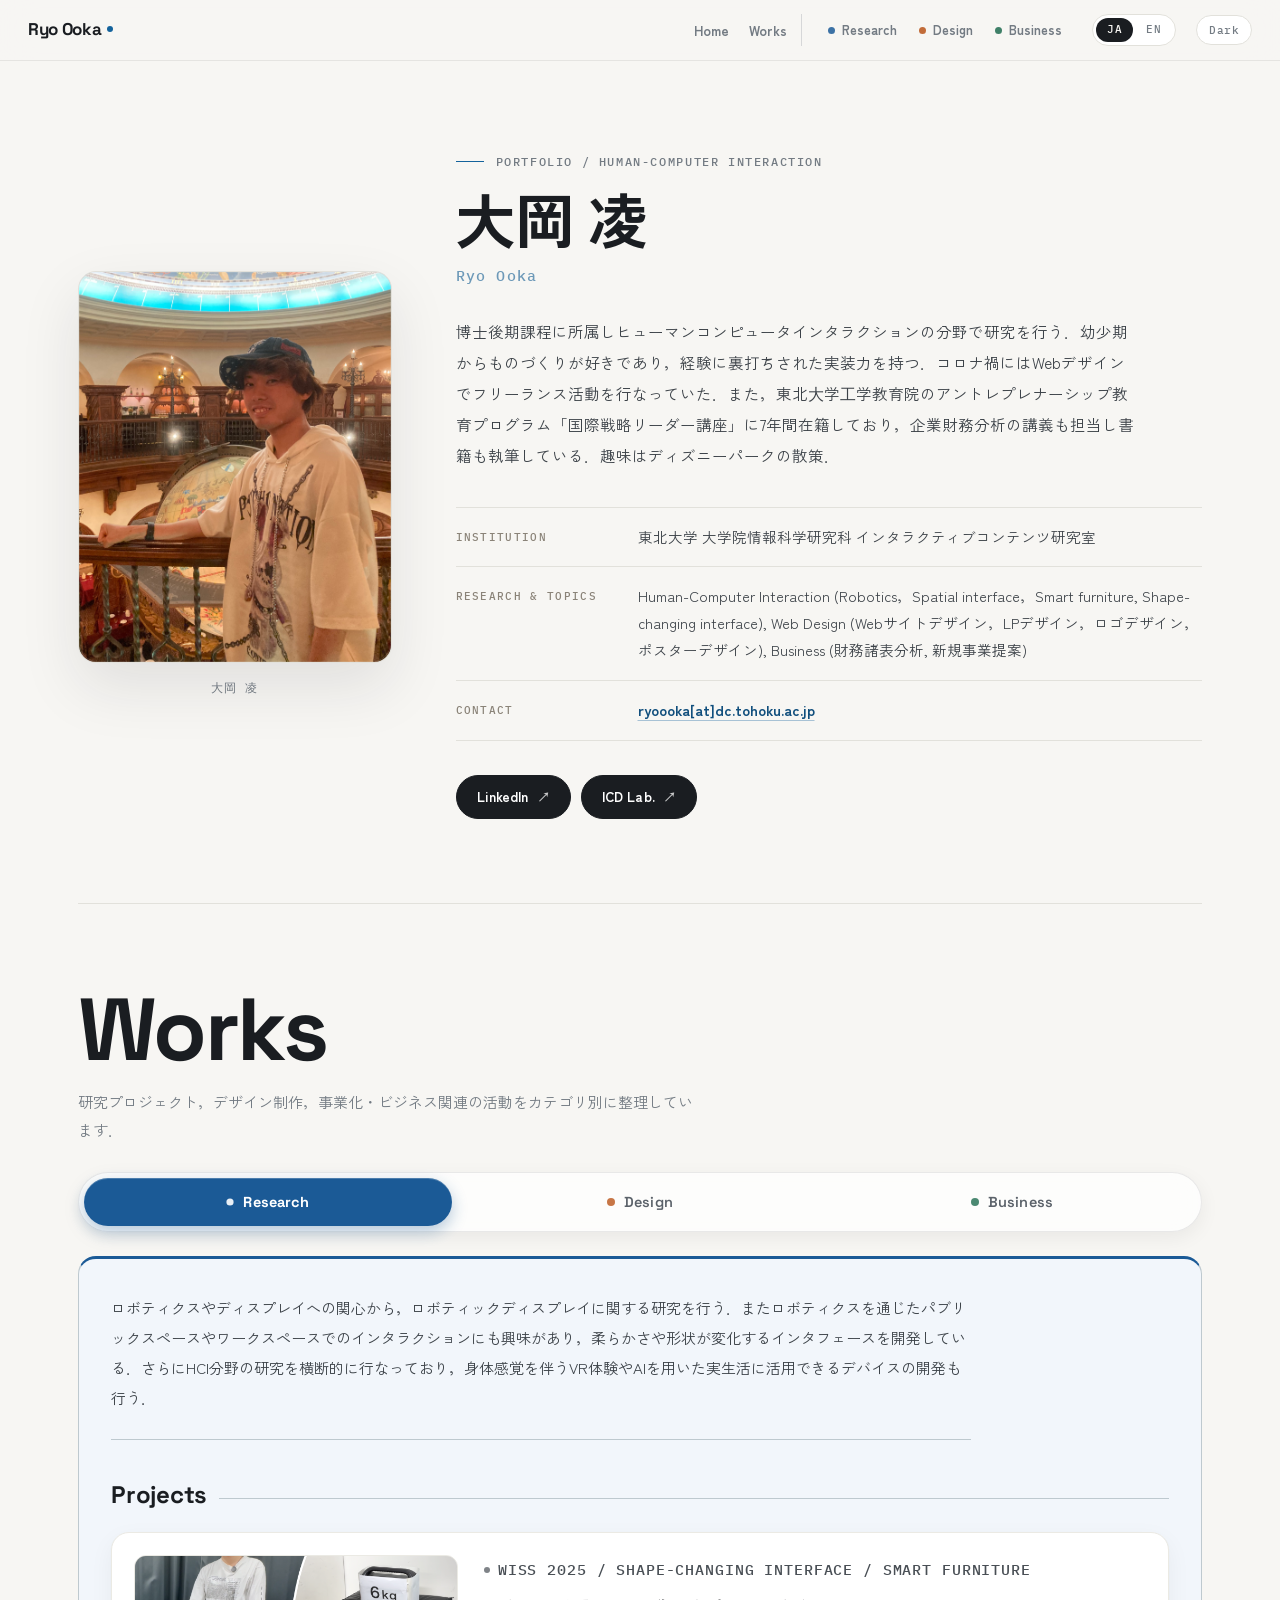
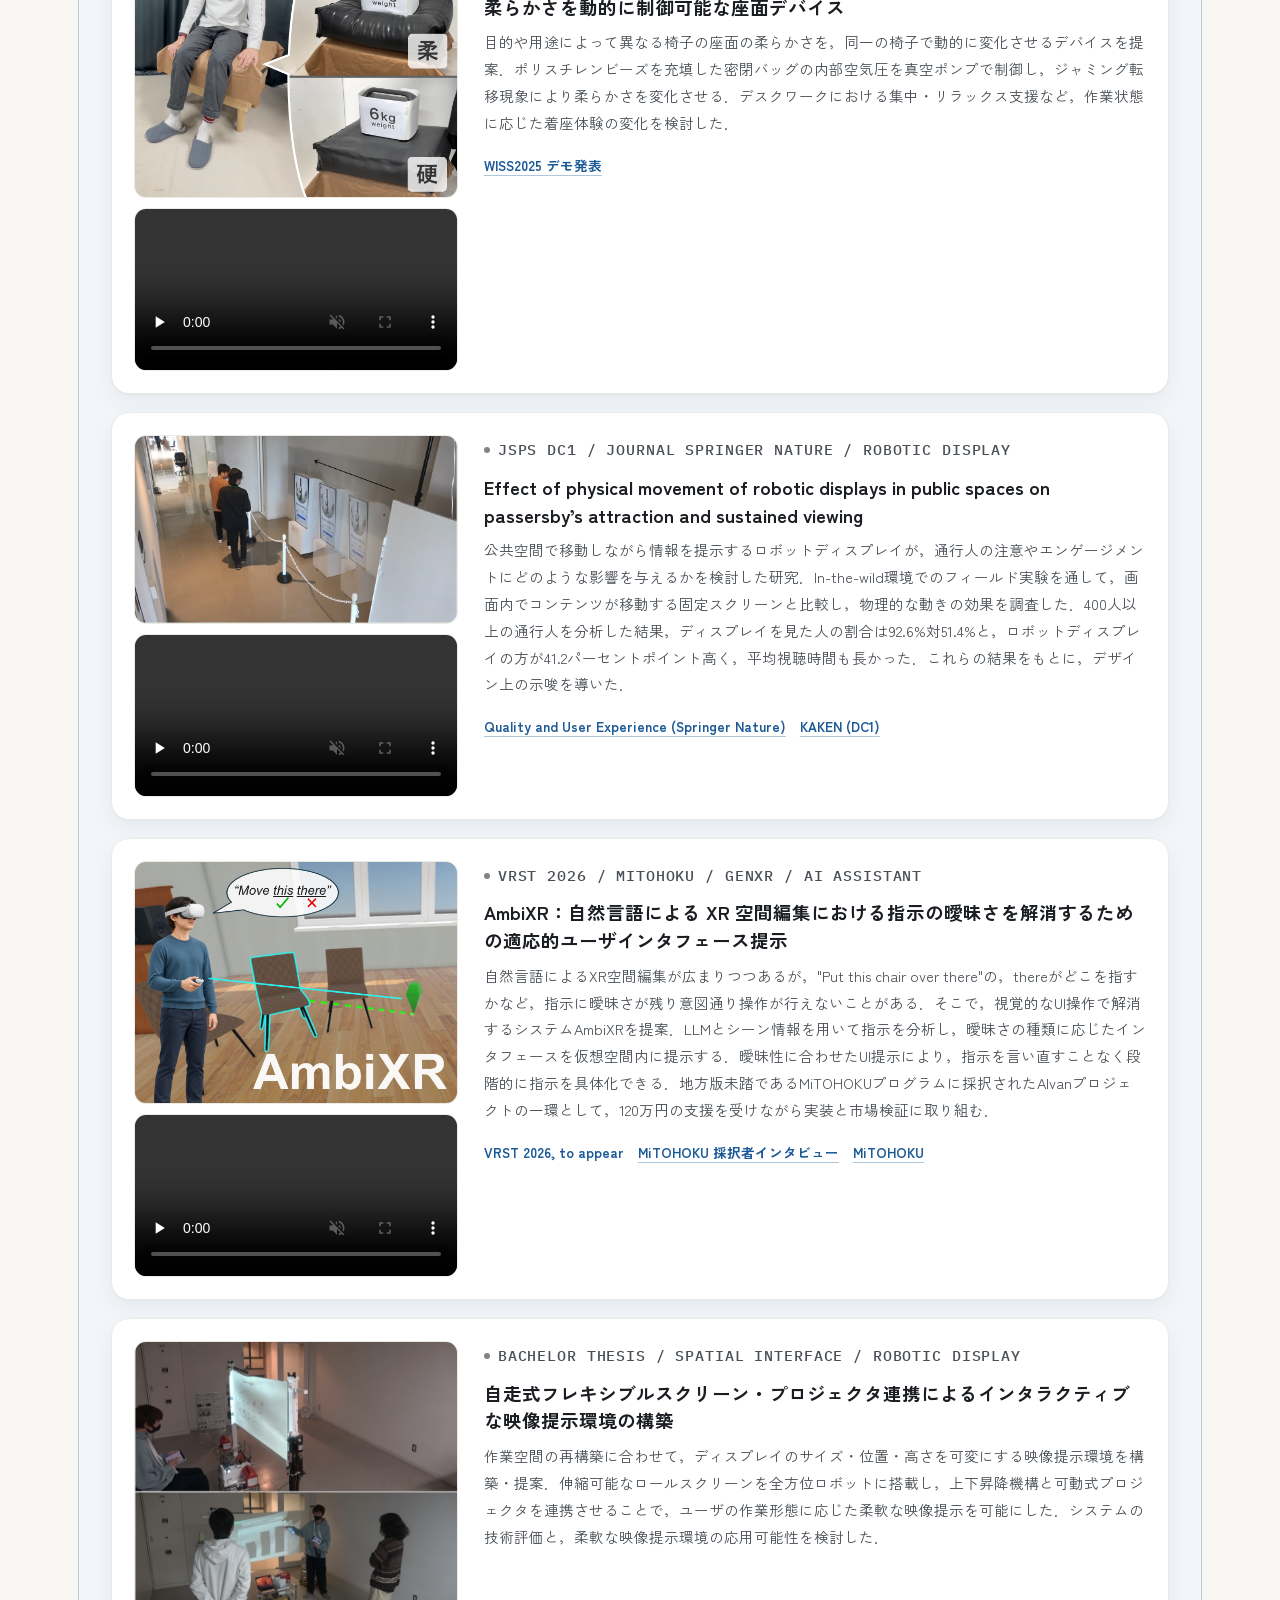
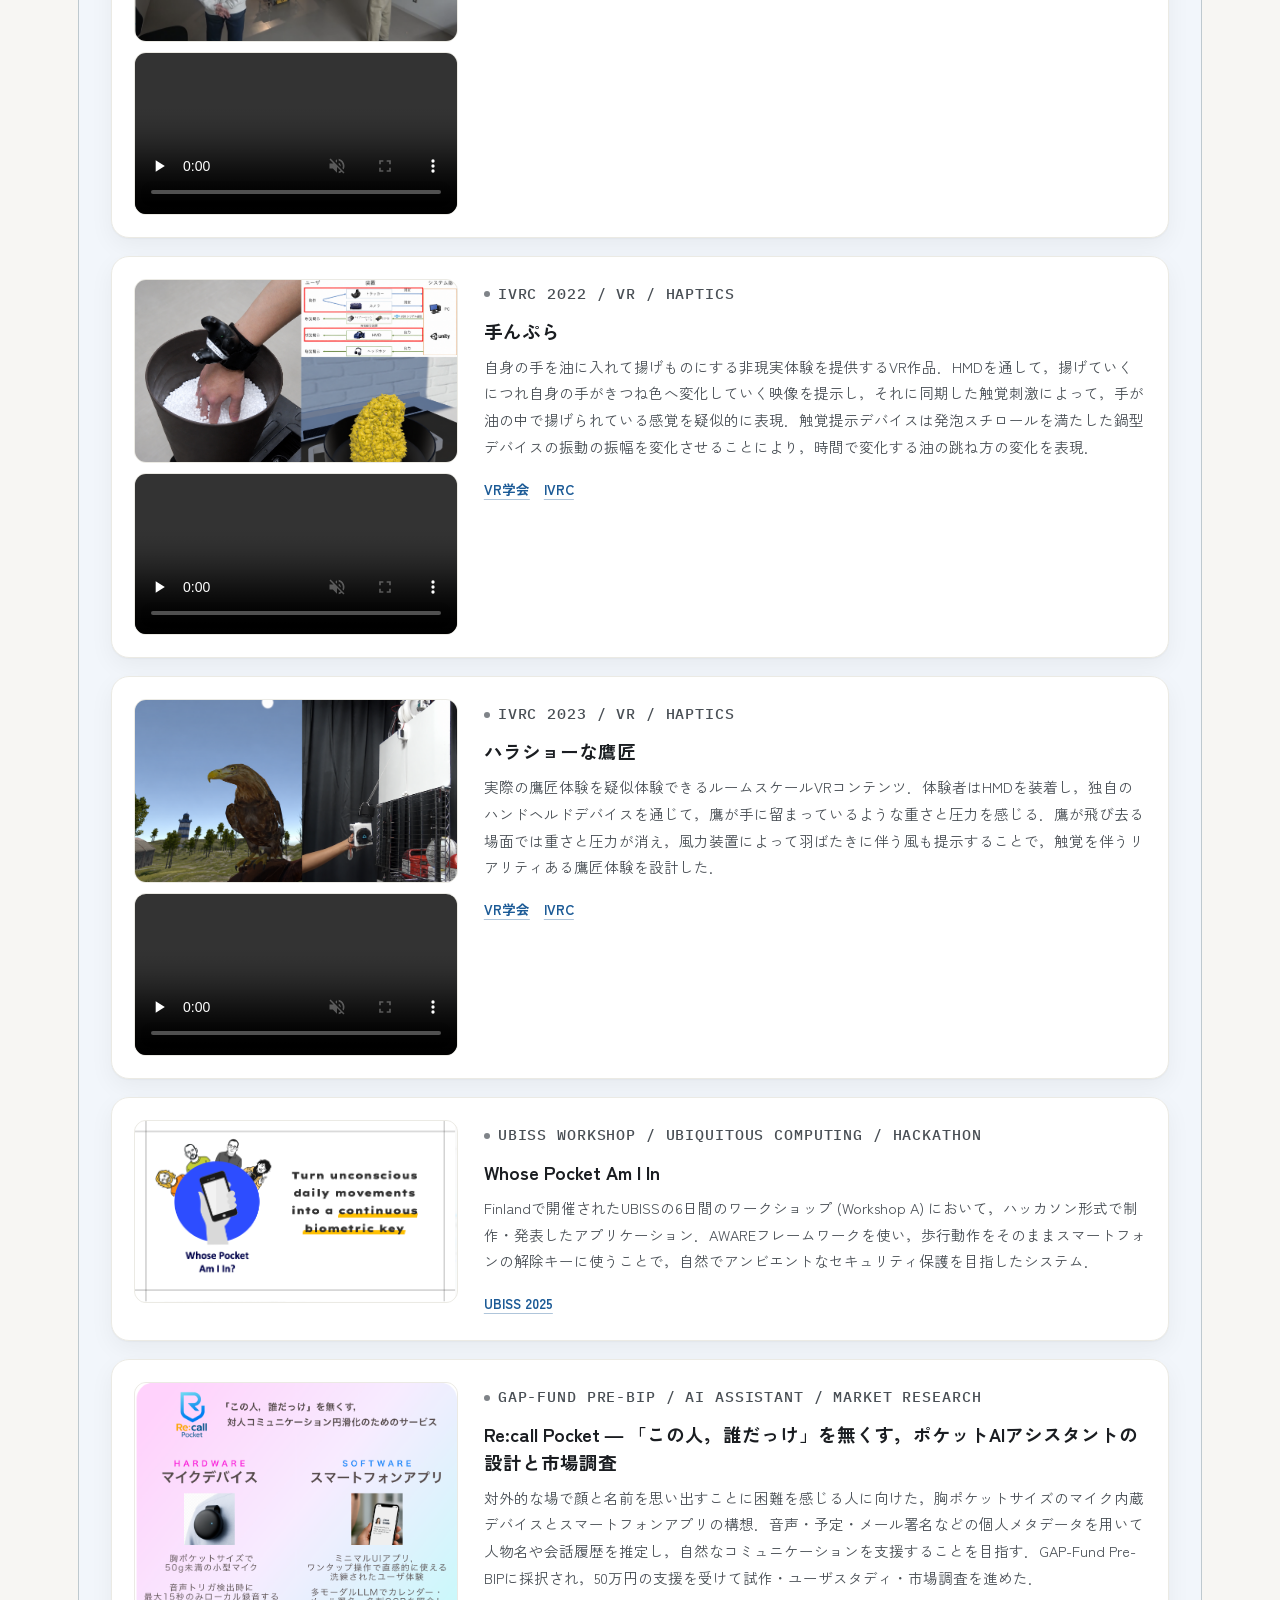
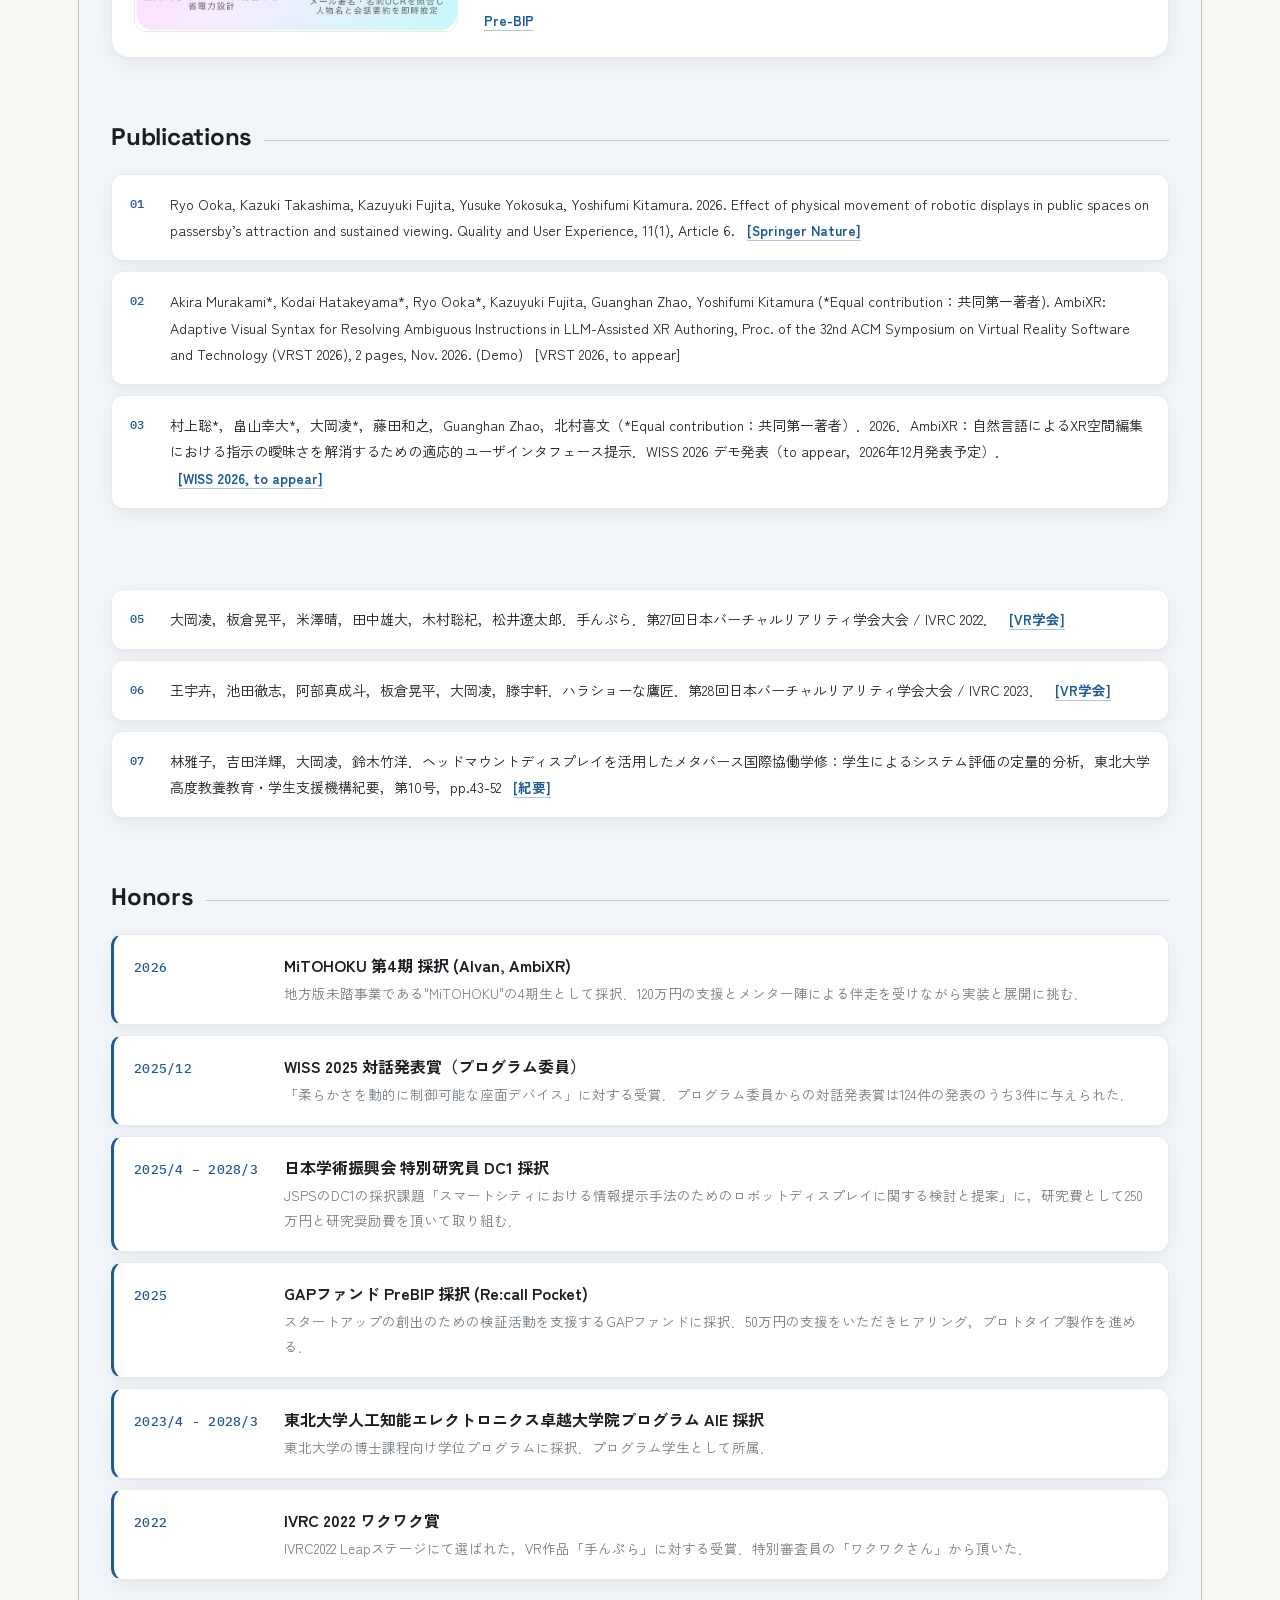
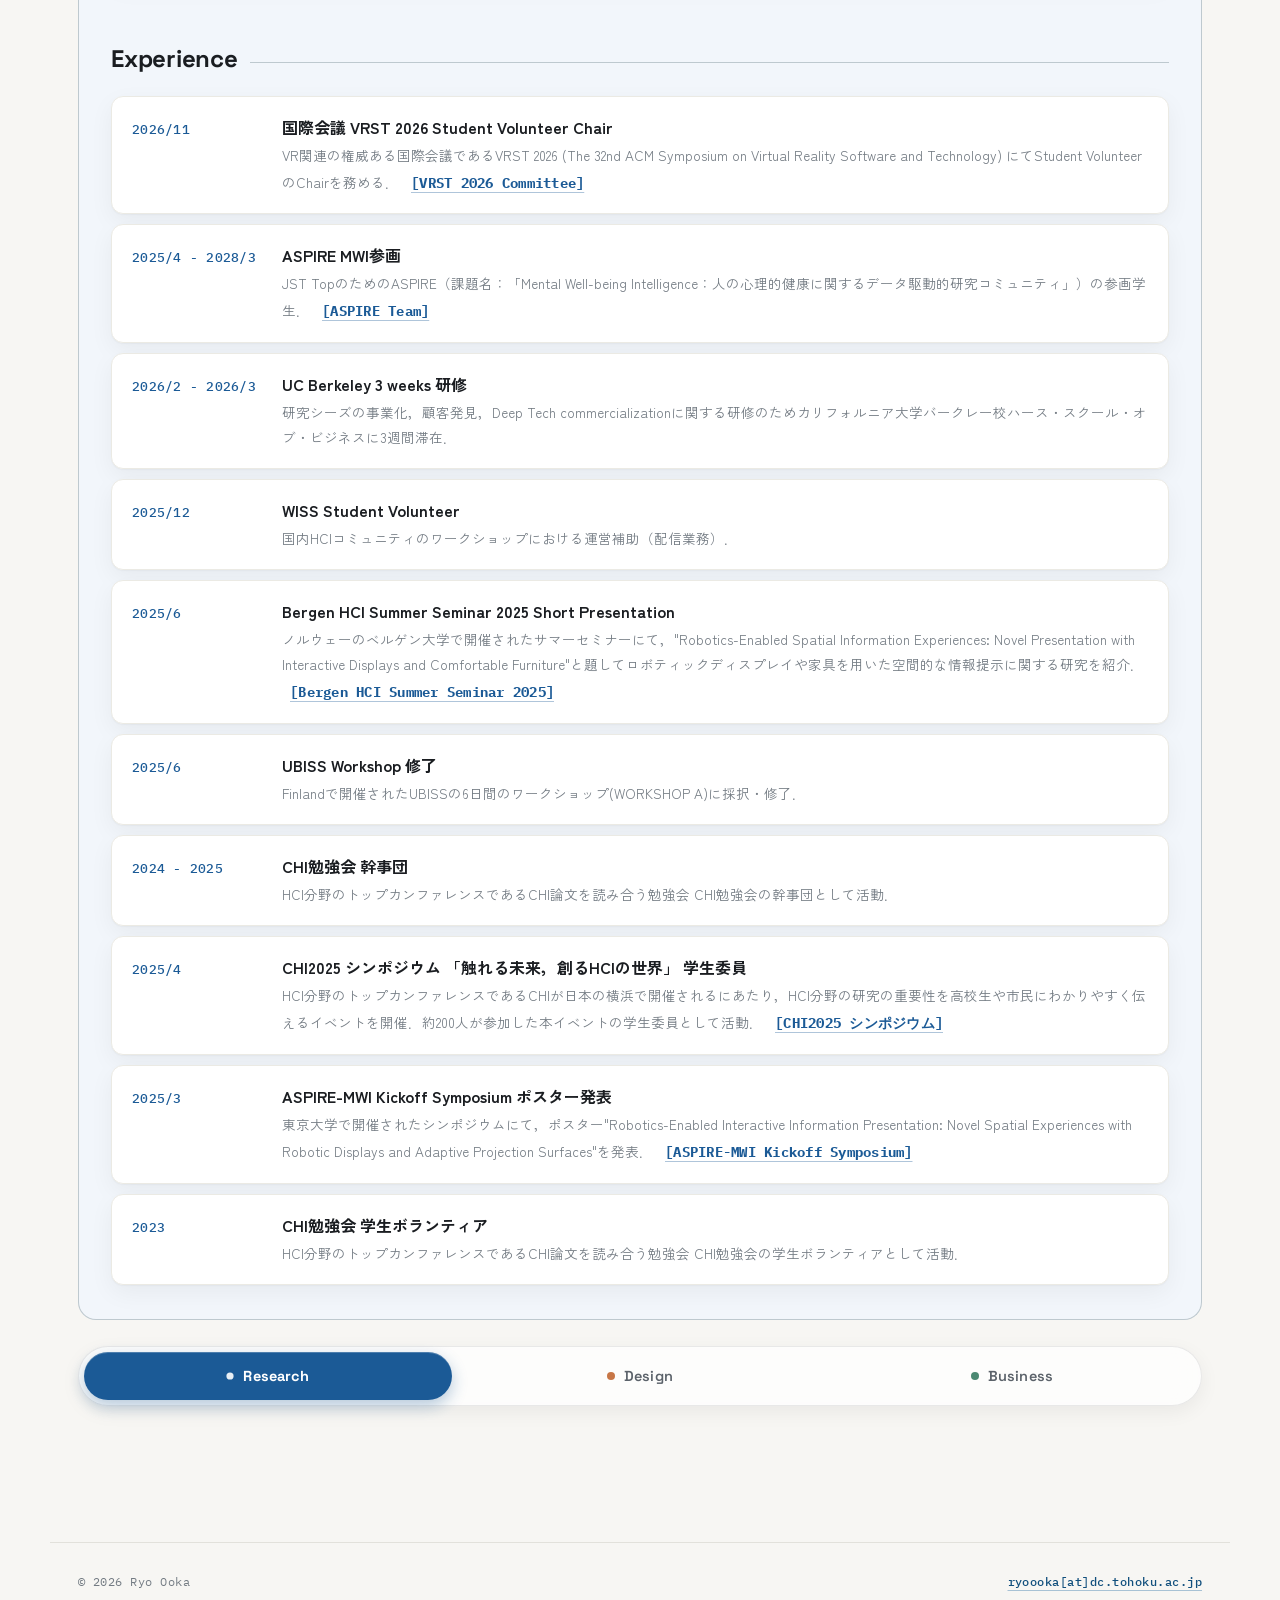
==== commit 52a8f4ea: "add wiss" ====
--- a/index.html
+++ b/index.html
@@ -2,4 +2,4 @@
 大岡 凌
 </p> </aside> <div class="hero-main"> <p class="eyebrow">Portfolio / Human-Computer Interaction</p> <h1>大岡 凌</h1> <p class="name-en">Ryo Ooka</p> <p class="lead">博士後期課程に所属しヒューマンコンピュータインタラクションの分野で研究を行う．幼少期からものづくりが好きであり，経験に裏打ちされた実装力を持つ．コロナ禍にはWebデザインでフリーランス活動を行なっていた．また，東北⼤学⼯学教育院のアントレプレナーシップ教育プログラム「国際戦略リーダー講座」に7年間在籍しており，企業財務分析の講義も担当し書籍も執筆している．趣味はディズニーパークの散策．</p> <dl class="profile-list"> <div> <dt>Institution</dt> <dd>東北大学 大学院情報科学研究科 インタラクティブコンテンツ研究室</dd> </div> <div> <dt>Research & Topics</dt> <dd>Human-Computer Interaction (Robotics，Spatial interface，Smart furniture, Shape-changing interface), Web Design (Webサイトデザイン，LPデザイン，ロゴデザイン，ポスターデザイン), Business (財務諸表分析, 新規事業提案)</dd> </div> <div> <dt>Contact</dt> <dd> <a href="mailto:ryoooka[at]dc.tohoku.ac.jp">ryoooka[at]dc.tohoku.ac.jp</a> </dd> </div> </dl> <div class="hero-actions"> <a class="button" href="https://www.linkedin.com/in/ryoooka?utm_source=share&#38;utm_campaign=share_via&#38;utm_content=profile&#38;utm_medium=ios_app" target="_blank"> LinkedIn <span class="button-tag">↗</span> </a><a class="button" href="https://www.icd.riec.tohoku.ac.jp/" target="_blank"> ICD Lab. <span class="button-tag">↗</span> </a> </div> </div> </section> <section id="works" class="works section"> <div class="section-heading works-heading"> <p class="eyebrow">Works</p> <h2>Works</h2> <p>
 研究プロジェクト，デザイン制作，事業化・ビジネス関連の活動をカテゴリ別に整理しています．
-</p> </div> <div class="tab-controls top" data-tab-controls role="tablist" aria-label="Works categories"> <button class="tab-button active research-tab" type="button" data-tab="research" role="tab" id="tab-research-top" aria-controls="research" aria-selected="true">Research</button> <button class="tab-button design-tab" type="button" data-tab="design" role="tab" id="tab-design-top" aria-controls="design" aria-selected="false" tabindex="-1">Design</button> <button class="tab-button business-tab" type="button" data-tab="business" role="tab" id="tab-business-top" aria-controls="business" aria-selected="false" tabindex="-1">Business</button> </div> <div class="tab-panel active theme-research" id="research" role="tabpanel" aria-labelledby="tab-research-top"> <div class="tab-intro"> <p>ロボティクスやディスプレイへの関心から，ロボティックディスプレイに関する研究を行う．またロボティクスを通じたパブリックスペースやワークスペースでのインタラクションにも興味があり，柔らかさや形状が変化するインタフェースを開発している．さらにHCI分野の研究を横断的に行なっており，身体感覚を伴うVR体験やAIを用いた実生活に活用できるデバイスの開発も行う．</p> </div> <section class="subsection"> <h3>Projects</h3> <div class="feature-list"> <article class="feature-card"> <div class="feature-media"> <img src="/images/research/research-soft-seat.png" alt="柔らかさを動的に制御可能な座面デバイス teaser" loading="lazy" decoding="async" onerror="this.remove()"> <video controls muted playsinline preload="none" onerror="this.remove()"> <source src="/movies/research-soft-seat.mp4" type="video/mp4"> </video> </div> <div class="feature-content"> <p class="meta">WISS 2025 / Shape-changing Interface / Smart Furniture</p> <h4>柔らかさを動的に制御可能な座面デバイス</h4> <p>目的や用途によって異なる椅子の座面の柔らかさを，同一の椅子で動的に変化させるデバイスを提案．ポリスチレンビーズを充填した密閉バッグの内部空気圧を真空ポンプで制御し，ジャミング転移現象により柔らかさを変化させる．デスクワークにおける集中・リラックス支援など，作業状態に応じた着座体験の変化を検討した．</p> <div class="link-row"> <a href="https://www.wiss.org/WISS2025Proceedings/data/demo/1-C15.pdf">WISS2025 デモ発表</a> </div> </div> </article><article class="feature-card"> <div class="feature-media"> <img src="/images/research/research-robotic-display.png" alt="Effect of physical movement of robotic displays in public spaces on passersby’s attraction and sustained viewing teaser" loading="lazy" decoding="async" onerror="this.remove()"> <video controls muted playsinline preload="none" onerror="this.remove()"> <source src="/movies/research-robotic-display.mp4" type="video/mp4"> </video> </div> <div class="feature-content"> <p class="meta">JSPS DC1 / Journal Springer Nature / Robotic Display</p> <h4>Effect of physical movement of robotic displays in public spaces on passersby’s attraction and sustained viewing</h4> <p>公共空間で移動しながら情報を提示するロボットディスプレイが，通行人の注意やエンゲージメントにどのような影響を与えるかを検討した研究．In-the-wild環境でのフィールド実験を通して，画面内でコンテンツが移動する固定スクリーンと比較し，物理的な動きの効果を調査した．400人以上の通行人を分析した結果，ディスプレイを見た人の割合は92.6%対51.4%と，ロボットディスプレイの方が41.2パーセントポイント高く，平均視聴時間も長かった．これらの結果をもとに，デザイン上の示唆を導いた．</p> <div class="link-row"> <a href="https://link.springer.com/article/10.1007/s41233-026-00083-y">Quality and User Experience (Springer Nature)</a><a href="https://kaken.nii.ac.jp/ja/grant/KAKENHI-PROJECT-25KJ0551/">KAKEN (DC1)</a> </div> </div> </article><article class="feature-card"> <div class="feature-media"> <img src="/images/research/research-ambixr.png" alt="AmbiXR：自然言語による XR 空間編集における指示の曖昧さを解消するための適応的ユーザインタフェース提示 teaser" loading="lazy" decoding="async" onerror="this.remove()"> <video controls muted playsinline preload="none" onerror="this.remove()"> <source src="/movies/research-ambixr.mp4" type="video/mp4"> </video> </div> <div class="feature-content"> <p class="meta">VRST 2026 / MiTOHOKU / GenXR / AI assistant</p> <h4>AmbiXR：自然言語による XR 空間編集における指示の曖昧さを解消するための適応的ユーザインタフェース提示</h4> <p>自然言語によるXR空間編集が広まりつつあるが，&quot;Put this chair over there&quot;の，thereがどこを指すかなど，指示に曖昧さが残り意図通り操作が行えないことがある．そこで，視覚的なUI操作で解消するシステムAmbiXRを提案．LLMとシーン情報を用いて指示を分析し，曖昧さの種類に応じたインタフェースを仮想空間内に提示する．曖昧性に合わせたUI提示により，指示を言い直すことなく段階的に指示を具体化できる．地方版未踏であるMiTOHOKUプログラムに採択されたAIvanプロジェクトの一環として，120万円の支援を受けながら実装と市場検証に取り組む．</p> <div class="link-row"> <span>VRST 2026, to appear</span><a href="https://note.com/mitohoku/n/n58b6cfd8f9a9">MiTOHOKU 採択者インタビュー</a><a href="https://mitohoku.jp/">MiTOHOKU</a> </div> </div> </article><article class="feature-card"> <div class="feature-media"> <img src="/images/research/research-flexible-screen.png" alt="自走式フレキシブルスクリーン・プロジェクタ連携によるインタラクティブな映像提示環境の構築 teaser" loading="lazy" decoding="async" onerror="this.remove()"> <video controls muted playsinline preload="none" onerror="this.remove()"> <source src="/movies/research-flexible-screen.mp4" type="video/mp4"> </video> </div> <div class="feature-content"> <p class="meta">Bachelor Thesis / Spatial Interface / Robotic Display</p> <h4>自走式フレキシブルスクリーン・プロジェクタ連携によるインタラクティブな映像提示環境の構築</h4> <p>作業空間の再構築に合わせて，ディスプレイのサイズ・位置・高さを可変にする映像提示環境を構築・提案．伸縮可能なロールスクリーンを全方位ロボットに搭載し，上下昇降機構と可動式プロジェクタを連携させることで，ユーザの作業形態に応じた柔軟な映像提示を可能にした．システムの技術評価と，柔軟な映像提示環境の応用可能性を検討した．</p> <div class="link-row">  </div> </div> </article><article class="feature-card"> <div class="feature-media"> <img src="/images/research/research-tenpura.png" alt="手んぷら teaser" loading="lazy" decoding="async" onerror="this.remove()"> <video controls muted playsinline preload="none" onerror="this.remove()"> <source src="/movies/research-tenpura.mp4" type="video/mp4"> </video> </div> <div class="feature-content"> <p class="meta">IVRC 2022 / VR / Haptics</p> <h4>手んぷら</h4> <p>自身の手を油に入れて揚げものにする非現実体験を提供するVR作品．HMDを通して，揚げていくにつれ自身の手がきつね色へ変化していく映像を提示し，それに同期した触覚刺激によって，手が油の中で揚げられている感覚を疑似的に表現．触覚提示デバイスは発泡スチロールを満たした鍋型デバイスの振動の振幅を変化させることにより，時間で変化する油の跳ね方の変化を表現．</p> <div class="link-row"> <a href="https://conference.vrsj.org/ac2022/program/1A3.html">VR学会</a><a href="https://ivrc.net/2022/leap/">IVRC</a> </div> </div> </article><article class="feature-card"> <div class="feature-media"> <img src="/images/research/research-takajo.png" alt="ハラショーな鷹匠 teaser" loading="lazy" decoding="async" onerror="this.remove()"> <video controls muted playsinline preload="none" onerror="this.remove()"> <source src="/movies/research-takajo.mp4" type="video/mp4"> </video> </div> <div class="feature-content"> <p class="meta">IVRC 2023 / VR / Haptics</p> <h4>ハラショーな鷹匠</h4> <p>実際の鷹匠体験を疑似体験できるルームスケールVRコンテンツ．体験者はHMDを装着し，独自のハンドヘルドデバイスを通じて，鷹が手に留まっているような重さと圧力を感じる．鷹が飛び去る場面では重さと圧力が消え，風力装置によって羽ばたきに伴う風も提示することで，触覚を伴うリアリティある鷹匠体験を設計した．</p> <div class="link-row"> <a href="https://conference.vrsj.org/ac2023/program/IVRC.html">VR学会</a><a href="https://ivrc.net/archive/%E3%83%8F%E3%83%A9%E3%82%B7%E3%83%A7%E3%83%BC%E3%81%AA%E9%B7%B9%E5%8C%A02023/">IVRC</a> </div> </div> </article><article class="feature-card"> <div class="feature-media"> <img src="/images/research/research-whose-pocket.png" alt="Whose Pocket Am I In teaser" loading="lazy" decoding="async" onerror="this.remove()">  </div> <div class="feature-content"> <p class="meta">UBISS Workshop / Ubiquitous Computing / Hackathon</p> <h4>Whose Pocket Am I In</h4> <p>Finlandで開催されたUBISSの6日間のワークショップ (Workshop A) において，ハッカソン形式で制作・発表したアプリケーション．AWAREフレームワークを使い，歩行動作をそのままスマートフォンの解除キーに使うことで，自然でアンビエントなセキュリティ保護を目指したシステム．</p> <div class="link-row"> <a href="https://ubicomp.oulu.fi/UBISS2025">UBISS 2025</a> </div> </div> </article><article class="feature-card"> <div class="feature-media"> <img src="/images/research/research-recall-pocket.png" alt="Re:call Pocket ― 「この人，誰だっけ」を無くす，ポケットAIアシスタントの設計と市場調査 teaser" loading="lazy" decoding="async" onerror="this.remove()">  </div> <div class="feature-content"> <p class="meta">GAP-Fund Pre-BIP / AI Assistant / Market Research</p> <h4>Re:call Pocket ― 「この人，誰だっけ」を無くす，ポケットAIアシスタントの設計と市場調査</h4> <p>対外的な場で顔と名前を思い出すことに困難を感じる人に向けた，胸ポケットサイズのマイク内蔵デバイスとスマートフォンアプリの構想．音声・予定・メール署名などの個人メタデータを用いて人物名や会話履歴を推定し，自然なコミュニケーションを支援することを目指す．GAP-Fund Pre-BIPに採択され，50万円の支援を受けて試作・ユーザスタディ・市場調査を進めた．</p> <div class="link-row"> <a href="https://startup.tohoku.ac.jp/r7-bip-prebip/">Pre-BIP</a> </div> </div> </article> </div> </section> <section class="subsection"> <h3>Publications</h3> <ol class="publication-list"> <li> <span>Ryo Ooka, Kazuki Takashima, Kazuyuki Fujita, Yusuke Yokosuka, Yoshifumi Kitamura. 2026. Effect of physical movement of robotic displays in public spaces on passersby’s attraction and sustained viewing. Quality and User Experience, 11(1), Article 6.</span> <span class="inline-links"> <a href="https://doi.org/10.1007/s41233-026-00083-y">[Springer Nature]</a> </span> </li><li> <span>Akira Murakami*, Kodai Hatakeyama*, Ryo Ooka*, Kazuyuki Fujita, Guanghan Zhao, Yoshifumi Kitamura (*Equal contribution：共同第一著者). AmbiXR: Adaptive Visual Syntax for Resolving Ambiguous Instructions in LLM-Assisted XR Authoring, Proc. of the 32nd ACM Symposium on Virtual Reality Software and Technology (VRST 2026), 2 pages, Nov. 2026. (Demo)</span> <span class="inline-links"> <span>[VRST 2026, to appear]</span> </span> </li><li> <span>大岡凌，藤田和之，中本葉奈，横須賀佑介，北村喜文．2025．柔らかさを動的に制御可能な座面デバイス．WISS 2025 デモ発表．</span> <span class="inline-links"> <a href="https://www.wiss.org/WISS2025Proceedings/data/demo/1-C15.pdf">[WISS]</a> </span> </li><li> <span>大岡凌，板倉晃平，米澤晴，田中雄大，木村聡杞，松井遼太郎．手んぷら．第27回日本バーチャルリアリティ学会大会 / IVRC 2022．</span> <span class="inline-links"> <a href="https://conference.vrsj.org/ac2022/program/1A3.html">[VR学会]</a> </span> </li><li> <span>王宇卉，池田徹志，阿部真成斗，板倉晃平，大岡凌，滕宇軒．ハラショーな鷹匠．第28回日本バーチャルリアリティ学会大会 / IVRC 2023．</span> <span class="inline-links"> <a href="https://conference.vrsj.org/ac2023/program/doc/IVRC-09.pdf">[VR学会]</a> </span> </li><li> <span>林雅子，吉田洋輝，大岡凌，鈴木竹洋．ヘッドマウントディスプレイを活用したメタバース国際協働学修：学生によるシステム評価の定量的分析，東北大学高度教養教育・学生支援機構紀要，第10号，pp.43-52</span> <span class="inline-links"> <a href="https://www.ihe.tohoku.ac.jp/wp-content/uploads/2025/07/bulletin_2024.pdf#page=47">[紀要]</a> </span> </li> </ol> </section> <section class="subsection"> <h3>Honors</h3> <div class="award-list"> <article> <span>2026</span> <div> <h4>MiTOHOKU 第4期 採択 (AIvan, AmbiXR)</h4> <p>地方版未踏事業である&quot;MiTOHOKU&quot;の4期生として採択．120万円の支援とメンター陣による伴走を受けながら実装と展開に挑む．</p>  </div> </article><article> <span>2025/12</span> <div> <h4>WISS 2025 対話発表賞（プログラム委員）</h4> <p>「柔らかさを動的に制御可能な座面デバイス」に対する受賞．プログラム委員からの対話発表賞は124件の発表のうち3件に与えられた．</p>  </div> </article><article> <span>2025/4 – 2028/3 </span> <div> <h4>日本学術振興会 特別研究員 DC1 採択</h4> <p>JSPSのDC1の採択課題「スマートシティにおける情報提示手法のためのロボットディスプレイに関する検討と提案」に，研究費として250万円と研究奨励費を頂いて取り組む．</p>  </div> </article><article> <span>2025</span> <div> <h4>GAPファンド PreBIP 採択 (Re:call Pocket)</h4> <p>スタートアップの創出のための検証活動を支援するGAPファンドに採択．50万円の支援をいただきヒアリング，プロトタイプ製作を進める．</p>  </div> </article><article> <span>2023/4 - 2028/3</span> <div> <h4>東北大学人工知能エレクトロニクス卓越大学院プログラム AIE 採択</h4> <p>東北大学の博士課程向け学位プログラムに採択．プログラム学生として所属．</p>  </div> </article><article> <span>2022</span> <div> <h4>IVRC 2022 ワクワク賞</h4> <p>IVRC2022 Leapステージにて選ばれた，VR作品「手んぷら」に対する受賞．特別審査員の「ワクワクさん」から頂いた．</p>  </div> </article> </div> </section> <section class="subsection"> <h3>Experience</h3> <div class="compact-list"> <article> <span>2026/11</span> <div> <h4>国際会議 VRST 2026 Student Volunteer Chair</h4> <p> VR関連の権威ある国際会議であるVRST 2026 (The 32nd ACM Symposium on Virtual Reality Software and Technology) にてStudent VolunteerのChairを務める． <span class="inline-links"> <a href="https://vrst.acm.org/vrst2026/committee/" target="_blank">[VRST 2026 Committee]</a> </span> </p> </div> </article><article> <span>2025/4 - 2028/3</span> <div> <h4>ASPIRE MWI参画</h4> <p> JST TopのためのASPIRE（課題名：「Mental Well-being Intelligence：人の心理的健康に関するデータ駆動的研究コミュニティ」）の参画学生． <span class="inline-links"> <a href="https://aspire-mwi.org/team/" target="_blank">[ASPIRE Team]</a> </span> </p> </div> </article><article> <span>2026/2 - 2026/3</span> <div> <h4>UC Berkeley 3 weeks 研修</h4> <p> 研究シーズの事業化，顧客発見，Deep Tech commercializationに関する研修のためカリフォルニア大学バークレー校ハース・スクール・オブ・ビジネスに3週間滞在．  </p> </div> </article><article> <span>2025/12</span> <div> <h4>WISS Student Volunteer</h4> <p> 国内HCIコミュニティのワークショップにおける運営補助（配信業務）．  </p> </div> </article><article> <span>2025/6</span> <div> <h4>Bergen HCI Summer Seminar 2025 Short Presentation</h4> <p> ノルウェーのベルゲン大学で開催されたサマーセミナーにて，&quot;Robotics-Enabled Spatial Information Experiences: Novel Presentation with Interactive Displays and Comfortable Furniture&quot;と題してロボティックディスプレイや家具を用いた空間的な情報提示に関する研究を紹介． <span class="inline-links"> <a href="https://mediafutures.no/event/bergen-hci-summer-seminar-2025-visit-from-tohoku-university/" target="_blank">[Bergen HCI Summer Seminar 2025]</a> </span> </p> </div> </article><article> <span>2025/6</span> <div> <h4>UBISS Workshop 修了</h4> <p> Finlandで開催されたUBISSの6日間のワークショップ(WORKSHOP A)に採択・修了．  </p> </div> </article><article> <span>2024 - 2025</span> <div> <h4>CHI勉強会 幹事団</h4> <p> HCI分野のトップカンファレンスであるCHI論文を読み合う勉強会 CHI勉強会の幹事団として活動．  </p> </div> </article><article> <span>2025/4</span> <div> <h4>CHI2025 シンポジウム 「触れる未来，創るHCIの世界」 学生委員</h4> <p> HCI分野のトップカンファレンスであるCHIが日本の横浜で開催されるにあたり，HCI分野の研究の重要性を高校生や市民にわかりやすく伝えるイベントを開催．約200人が参加した本イベントの学生委員として活動． <span class="inline-links"> <a href="https://sigchi.jp/symposium/chi2025_symposium/" target="_blank">[CHI2025 シンポジウム]</a> </span> </p> </div> </article><article> <span>2025/3</span> <div> <h4>ASPIRE-MWI Kickoff Symposium ポスター発表</h4> <p> 東京大学で開催されたシンポジウムにて，ポスター&quot;Robotics-Enabled Interactive Information Presentation: Novel Spatial Experiences with Robotic Displays and Adaptive Projection Surfaces&quot;を発表． <span class="inline-links"> <a href="https://aspire-mwi.org/aspire-mwi-kickoff-symposium-at-the-university-of-tokyo/" target="_blank">[ASPIRE-MWI Kickoff Symposium]</a> </span> </p> </div> </article><article> <span>2023</span> <div> <h4>CHI勉強会 学生ボランティア</h4> <p> HCI分野のトップカンファレンスであるCHI論文を読み合う勉強会 CHI勉強会の学生ボランティアとして活動．  </p> </div> </article> </div> </section> </div> <div class="tab-panel theme-design" id="design" role="tabpanel" aria-labelledby="tab-design-top"> <div class="tab-intro"> <p>サイト作成の技術を活かし，コロナ禍よりデザイン作成から一貫して取り組むWeb designのフリーランスとして活動．HP作成，ロゴ，資料作成など，情報の構造と視覚表現をつなぐ制作に取り組む．さらに，ビジネスやマーケティングへの関心も活かし，デザインを通したイベント全体の設計やプロダクト設計も行う．</p> </div> <section class="subsection"> <h3>Topics</h3> <div class="feature-list"> <article class="feature-card"> <div class="feature-media"> <img src="/images/design/design-ccontents-cording.png" alt="コンテンツ販売 実践コーディング teaser" loading="lazy" decoding="async" onerror="this.remove()"> </div> <div class="feature-content"> <p class="meta">Web Design / Contents / Marketing</p> <h4>コンテンツ販売 実践コーディング</h4> <p>駆け出しのフリーランスのコーダー向けのコンテンツを販売．フリーランス初期は実績掲載できるものが少なく経験や学習が仕事の獲得に結びつかないという問題の解決に向け，実績掲載ができるWebデザインコンテンツを設計．SNSマーケティングやLINE Businessアカウントでのリピート販売の経路の設計，Slackを用いたコミュニティ運営など包括的に事業を行なった．</p> <div class="link-row">  </div> </div> </article><article class="feature-card"> <div class="feature-media"> <img src="/images/design/design-chi-symposium.jpg" alt="CHI 2025 シンポジウム teaser" loading="lazy" decoding="async" onerror="this.remove()"> </div> <div class="feature-content"> <p class="meta">Web Design / Event Website</p> <h4>CHI 2025 シンポジウム</h4> <p>HCI分野のトップカンファレンスであるCHIが日本の横浜で開催されるにあたり，HCI分野の研究の重要性を高校生や市民にわかりやすく伝えるイベント「触れる未来，創るHCIの世界」が開催された．約200人が参加した本イベントの学生委員として活動．横浜市に配布されたポスターのデザインやWebサイトの作成をはじめとして，当日の案内看板やスライド，腕章などイベントの総合デザインを担当．情報構造，視認性，イベント告知に必要な導線を考慮してデザインした．加えて来場者の動線などイベントの体験設計も担当．</p> <div class="link-row"> <a href="https://sigchi.jp/symposium/chi2025_symposium/" target="_blank">Website</a> </div> </div> </article> </div> </section> <section class="subsection"> <h3>Works</h3> <div class="work-grid"> <article class="work-card"> <img src="/images/design/design-chatRuna.png" alt="Chat Runa様 ロゴ/バナー作成 image" loading="lazy" decoding="async" onerror="this.remove()"> <div> <h4>Chat Runa様 ロゴ/バナー作成</h4> <p></p> </div> </article><article class="work-card"> <img src="/images/design/design-banner_sun.png" alt="ひまわりフェスティバル バナー image" loading="lazy" decoding="async" onerror="this.remove()"> <div> <h4>ひまわりフェスティバル バナー</h4> <p></p> </div> </article><article class="work-card"> <img src="/images/design/design-goods-fest.png" alt="東北大学祭2020 グッズデザイン 付箋 image" loading="lazy" decoding="async" onerror="this.remove()"> <div> <h4>東北大学祭2020 グッズデザイン 付箋</h4> <p></p> </div> </article><article class="work-card"> <img src="/images/design/design-goods-coaster.jpg" alt="グッズデザイン コースター image" loading="lazy" decoding="async" onerror="this.remove()"> <div> <h4>グッズデザイン コースター</h4> <p></p> </div> </article><article class="work-card"> <img src="/images/design/design-hp-prefumo.png" alt="HPデザイン image" loading="lazy" decoding="async" onerror="this.remove()"> <div> <h4>HPデザイン</h4> <p></p> </div> </article><article class="work-card"> <img src="/images/design/design-hp-hotel.png" alt="HPデザイン image" loading="lazy" decoding="async" onerror="this.remove()"> <div> <h4>HPデザイン</h4> <p></p> </div> </article><article class="work-card"> <img src="/images/design/design-radio-banner.png" alt="ラジオ 宣伝用バナーデザイン image" loading="lazy" decoding="async" onerror="this.remove()"> <div> <h4>ラジオ 宣伝用バナーデザイン</h4> <p></p> </div> </article><article class="work-card"> <img src="/images/design/design-radio-logo.png" alt="ラジオ ロゴデザイン image" loading="lazy" decoding="async" onerror="this.remove()"> <div> <h4>ラジオ ロゴデザイン</h4> <p></p> </div> </article><article class="work-card"> <img src="/images/design/design-hp-cafe.png" alt="HPデザイン image" loading="lazy" decoding="async" onerror="this.remove()"> <div> <h4>HPデザイン</h4> <p></p> </div> </article><article class="work-card"> <img src="/images/design/design-lp-veg.png" alt="LPデザイン image" loading="lazy" decoding="async" onerror="this.remove()"> <div> <h4>LPデザイン</h4> <p></p> </div> </article> </div> </section> </div> <div class="tab-panel theme-business" id="business" role="tabpanel" aria-labelledby="tab-business-top"> <div class="tab-intro"> <p>大学学部1年次より，実企業の財務諸表を読み新規事業提案を行う，東北大学工学教育院が開講する「国際戦略リーダー講座」に所属．実際に大企業の経営層への事業提案を行い，講座のノウハウや活動をまとめた書籍も出版．近年ではより実践的な活動として，研究シーズの社会実装，顧客発見，事業化探索へと行動を移している．</p> </div> <section class="subsection"> <h3>Topics</h3> <div class="feature-list"> <article class="feature-card"> <div class="feature-media"> <img src="/images/business/business-gsc-logo.png" alt="国際戦略リーダー講座 teaser" loading="lazy" decoding="async" onerror="this.remove()"> </div> <div class="feature-content"> <p class="meta">Business / Strategy / Global Program</p> <h4>国際戦略リーダー講座</h4> <p>東北大学工学教育院が主催する毎週土曜日の課外講座．学部1年次である2019年より継続して取り組み，7年間受講した．株式会社が発行している財務諸表や株主総会説明資料などの公開資料を読み解き，革新的な新規事業提案を行う．本講座で1年間取り組む課題文は「ソフトバンクがアマゾンを事業規模で追い越すための提案をしてください」のような壮大かつ答えのない課題であり，この課題文に答えるような革新的な事業を考え，それを実現可能な形で説得力を持って提案するために各種財務指標を使う．</p> <div class="link-row"> <a href="http://www.iee.eng.tohoku.ac.jp/lecture/intl.html">国際戦略リーダー講座（東北大学 工学教育院）</a> </div> </div> </article><article class="feature-card"> <div class="feature-media"> <img src="/images/business/business-book.png" alt="新規事業提案に関する書籍出版 teaser" loading="lazy" decoding="async" onerror="this.remove()"> </div> <div class="feature-content"> <p class="meta">Book / Publishing</p> <h4>新規事業提案に関する書籍出版</h4> <p>東北大学で開講され，10年にわたり学生たちに経営と戦略のスキルを教えてきた「国際戦略講座」の集大成となる本「GAFAMを超える新事業立案」の責任執筆著者を務めた．本書は「データを集め、分析し、説得力をもって提案する」その技術を学び，イノベーションを起こす力を育てる本格的な内容となっている．2023年度の課題「イオンがAmazonを超えるための事業提案をしてください」を軸に，この年度に行われた講義を元にした内容として，財務諸表の読み方，定性分析，デザイン思考といったビジネスや事業提案に不可欠なスキルを網羅．</p> <div class="link-row"> <a href="https://amzn.asia/d/0i1VFuc9">書籍販売ページ (Amazon)</a><a href="https://ndlsearch.ndl.go.jp/books/R100000002-I033846200">国立国会図書館</a> </div> </div> </article><article class="feature-card"> <div class="feature-media"> <img src="/images/business/business-aivan.png" alt="AIvan: 自然言語からXR・ARアプリを対話的に生成・修正・共有できるVibe Codingツールの開発と市場検証 (MiTOHOKU 第4期 採択テーマ) teaser" loading="lazy" decoding="async" onerror="this.remove()"> </div> <div class="feature-content"> <p class="meta">MiTOHOKU</p> <h4>AIvan: 自然言語からXR・ARアプリを対話的に生成・修正・共有できるVibe Codingツールの開発と市場検証 (MiTOHOKU 第4期 採択テーマ)</h4> <p>XRアプリの開発はPoCに時間がかかり，専門人材への依存も強い．AIvanは，自然言語からXR・ARアプリを対話的に生成・修正・共有できるVibe Codingツールであり，非専門家も初期検討に参加できる開発体験を目指す．初期ターゲットはXRコンテンツ制作会社と広告・イベント会社／DX部門で，短期はPoC支援，中期はSaaSによる収益化を想定する．地方版未踏プログラムであるMiTOHOKUプログラムに採択され，120万円の支援を受けてMVP開発と市場検証を進める．また，本プロジェクトに関するインタビューが，MiTOHOKU Program公式noteに掲載された．</p> <div class="link-row"> <a href="https://note.com/mitohoku/n/n58b6cfd8f9a9">プロジェクトインタビュー</a><a href="https://mitohoku.jp/">MiTOHOKU</a> </div> </div> </article><article class="feature-card"> <div class="feature-media"> <img src="/images/business/business-recall-pocket.png" alt="Re:call Pocket ― 「この人，誰だっけ」を無くす，ポケットAIアシスタントの設計と市場調査 (GAPファンド Pre-BIP 採択テーマ) teaser" loading="lazy" decoding="async" onerror="this.remove()"> </div> <div class="feature-content"> <p class="meta">Gap Fund</p> <h4>Re:call Pocket ― 「この人，誰だっけ」を無くす，ポケットAIアシスタントの設計と市場調査 (GAPファンド Pre-BIP 採択テーマ)</h4> <p>対外的な場で顔と名前を思い出すことに困難を感じる人に向けた，胸ポケットサイズのマイク内蔵デバイスとスマートフォンアプリ「Re:call Pocket ― 「この人，誰だっけ」を無くす，ポケットAIアシスタント」の設計と市場調査を行うプロジェクト．研究の商業化を目指すGapファンドに採択され，1年間50万円の資金援助を受けた．本プロジェクトで開発するのは音声・予定・メール署名などの個人メタデータを用いて人物名や会話履歴を推定し，自然なコミュニケーションを支援することを目指したデバイスである．</p> <div class="link-row">  </div> </div> </article><article class="feature-card"> <div class="feature-media"> <img src="/images/business/business-omnicushion.png" alt="タスクに応じて柔らかさが変わるクッションの実装と市場検証 (MASP「本気で起業を目指す大学院生のための3週間海外研修プログラム」採択テーマ) teaser" loading="lazy" decoding="async" onerror="this.remove()"> </div> <div class="feature-content"> <p class="meta">Global Program / Seeds</p> <h4>タスクに応じて柔らかさが変わるクッションの実装と市場検証 (MASP「本気で起業を目指す大学院生のための3週間海外研修プログラム」採択テーマ)</h4> <p>東北大学工学部・工学教育院アントレプレナーシップ教育部門が主催した「本気で起業を目指す大学院生のための3週間海外研修プログラム」に採択され，2026年2月から3週間，世界的にトップのビジネススクールであるカリフォルニア大学バークレー校ハース・スクール・オブ・ビジネスに派遣された．デザイン思考をベースとするアントレプレナーシップ教育を受けつつ，顧客インタビューを通したニーズ開拓やビジネスモデルキャンバスの仮説検証を行った．</p> <div class="link-row"> <a href="https://adjoining-tempo-834.notion.site/Special-Program-for-Excellent-PhD-Students-26b654b459d880a7b1b5e551bf9ab410">Special Program for Excellent PhD Students (MASP)</a> </div> </div> </article><article class="feature-card"> <div class="feature-media"> <img src="/images/business/business-lecture.png" alt="国際戦略リーダー講座 財務諸表講義 teaser" loading="lazy" decoding="async" onerror="this.remove()"> </div> <div class="feature-content"> <p class="meta">Lecture / Business / Strategy</p> <h4>国際戦略リーダー講座 財務諸表講義</h4> <p>2021年度国際戦略リーダー講座において，受講生約40人に対し座学・演習・実践問題を含む9時間の講義を設計．主にPL（損益計算書），BS（貸借対照表）の講義を作成．さらに，Appleを対象企業にした3時間分の総合演習問題も作成．</p> <div class="link-row">  </div> </div> </article><article class="feature-card"> <div class="feature-media"> <img src="/images/business/business-poster.png" alt="超異分野学会「東北大学 国際戦略講座の取り組み」 ポスター発表 teaser" loading="lazy" decoding="async" onerror="this.remove()"> </div> <div class="feature-content"> <p class="meta">Poster / Business / Strategy</p> <h4>超異分野学会「東北大学 国際戦略講座の取り組み」 ポスター発表</h4> <p>東北大学で開講されている「国際戦略講座」で行われているアントレプレナーシップ教育の取り組みを，事業家や経営学の国内外の先生方との関係構築のために紹介するポスター発表を行なった．</p> <div class="link-row">  </div> </div> </article><article class="feature-card"> <div class="feature-media"> <img src="/images/business/business-antlers.png" alt="鹿島アントラーズへの事業提案 teaser" loading="lazy" decoding="async" onerror="this.remove()"> </div> <div class="feature-content"> <p class="meta">Business Presentation</p> <h4>鹿島アントラーズへの事業提案</h4> <p>鹿島アントラーズの新しいスタジアム建設にあたり，「スタジアムの建設地である茨城県の鹿行地域の地域貢献にもなるようなスタジアムの付加価値を作り上げる」という方針をもとに新規事業提案を行なった．現地視察として，鹿行地域に出向き，スタジアムを運営する鹿島アントラーズFCの経営層と意見交換，鹿行地域の内の１つの市である行方市長と会談．2ヶ月後に鹿島アントラーズFCの経営層の方や，経営権を持つメルカリの会長の前で新規事業提案を実際に行い，議論をした．</p> <div class="link-row">  </div> </div> </article><article class="feature-card"> <div class="feature-media"> <img src="/images/business/business-radio.png" alt="プレゼン型バラエティラジオ パーソナリティ teaser" loading="lazy" decoding="async" onerror="this.remove()"> </div> <div class="feature-content"> <p class="meta">Business / Strategy / Global Program</p> <h4>プレゼン型バラエティラジオ パーソナリティ</h4> <p>東北大学で面白い活動を行なっている学生をゲストとして招き，プレゼンする形で多くの人に紹介するラジオシリーズ「今夜もShow会していいですか」のパーソナリティの1人を務めた．</p> <div class="link-row"> <a href="https://stand.fm/channels/62dd03e873ef6bc2496e5b66">stand.fm</a> </div> </div> </article> </div> </section> <section class="subsection"> <h3>Works</h3> <div class="work-grid"> <article class="work-card"> <img src="/images/business/business-grand2024.png" alt="2024年最終発表「富士の水」 image" loading="lazy" decoding="async" onerror="this.remove()"> <div> <h4>2024年最終発表「富士の水」</h4> <p>国際戦略リーダー講座 2024 課題文「富士フイルムがAppleを超えるための事業提案をしてください」の最終発表．原価率の減少のため，利益率の高い化粧品事業に対して富士フイルムの持つ多くの特許を生かした事業を提案．</p> </div> </article><article class="work-card"> <img src="/images/business/business-grand2023.png" alt="2023年最終発表「Carvify」 image" loading="lazy" decoding="async" onerror="this.remove()"> <div> <h4>2023年最終発表「Carvify」</h4> <p>国際戦略リーダー講座 2023 中級コース課題文「TeslaやVolkswagenとは異なるHONDA独⾃の次の戦略を提案してください」の最終発表．エンジン技術を活かし，自動車の3Dプリンティングプラットフォーマーとなる提案．</p> </div> </article><article class="work-card"> <img src="/images/business/business-lecture-pre2023.png" alt="2023年 初回講座 image" loading="lazy" decoding="async" onerror="this.remove()"> <div> <h4>2023年 初回講座</h4> <p>国際戦略リーダー講座での2時間の初回講義として，「何を学ぶか，なぜ財務諸表に着目するか」を演習を通して学ぶ講座を設計．本講座の内容は書籍「GAFAMを超える新事業立案」の第1章に収録．</p> </div> </article><article class="work-card"> <img src="/images/business/business-grand2022.png" alt="2022年最終発表「Next Frontier」（伊達者賞 受賞） image" loading="lazy" decoding="async" onerror="this.remove()"> <div> <h4>2022年最終発表「Next Frontier」（伊達者賞 受賞）</h4> <p>国際戦略リーダー講座 2022 課題文「世界をリードするS&amp;P500企業の興隆衰退や財務諸表を参考に，国際情勢をよく踏まえ，日本復活の礎となる新事業を提案してください。」の最終発表．ハードウェア市場として頭打ちになりつつあるVR市場に着目しより実用的な電子デバイスとそのプラットフォームをパッケージ化して提案．</p> </div> </article><article class="work-card"> <img src="/images/business/business-grand2021.png" alt="2021年最終発表「Smart Vision」（最優秀賞 受賞） image" loading="lazy" decoding="async" onerror="this.remove()"> <div> <h4>2021年最終発表「Smart Vision」（最優秀賞 受賞）</h4> <p>国際戦略リーダー講座 2021 課題文「2050年のあるべき姿を考え，日本の方向を変えるべく時価総額100兆円のポテンシャルを持つ新事業を提案してください．」の最終発表．未来のあるべき姿から逆算したコンタクトレンズ型ARデバイスを，技術やビジョンが最もフィットしていたBALMUDAに提案．当年度受講生約30人のうち，1人に与えられた最優秀賞を受賞．</p> </div> </article><article class="work-card"> <img src="/images/business/business-travel.png" alt="アパレル企業への事業提案 image" loading="lazy" decoding="async" onerror="this.remove()"> <div> <h4>アパレル企業への事業提案</h4> <p>アパレル事業において，世界に通用しサステイナブルな新規事業として，旅先で服をレンタルする新規事業を提案．実際に大手アパレル企業の経営層の前で事業提案を行う．詳細は非公開．</p> </div> </article> </div> </section> <section class="subsection"> <h3>Publications</h3> <ol class="publication-list"> <li> <span>大岡凌，幸田涼詩，丸山衡平，本田渉，小林央，吉本壮汰，相場希衣子，青山敦，鈴木智博，亀井健矢．学生によるGAFAMを超える新事業立案：財務諸表の基礎から経営層への事業提案まで．Amazon出版，2024年11月．</span> <span class="inline-links">  </span> </li><li> <span>大岡凌，幸田涼詩，剱地悠斗，丸山衡平．東北大学 国際戦略講座の取り組み．ポスター発表，超異分野学会2024 東京・関東大会，2024年3月8日〜9日．</span> <span class="inline-links">  </span> </li><li> <span>大岡凌，王宇卉，北村喜文．Re:call Pocket ― 「この人，誰だっけ」を無くす，ポケットAIアシスタントの設計と開発・顧客開拓．GAPファンド採択 Pre-BIP，東北大学　産学連携機構 スタートアップ事業化センター，2025年7月~2026年3月</span> <span class="inline-links">  </span> </li> </ol> </section> <section class="subsection"> <h3>Honors</h3> <div class="award-list"> <article> <span>2026</span> <div> <h4>MiTOHOKU 第4期 採択 (AIvan)</h4> <p>地方版未踏事業である&quot;MiTOHOKU&quot;の4期生として採択．120万円の支援とメンター陣による伴走を受けながら実装と展開に挑む．</p> </div> </article><article> <span>2026/2 - 2026/3</span> <div> <h4>MASP「本気で起業を目指す大学院生のための3週間海外研修プログラム」採択 (UC Berkeley 3 weeks 研修)</h4> <p>研究シーズの事業化，顧客発見，Deep Tech commercializationに関する研修のためカリフォルニア大学バークレー校ハース・スクール・オブ・ビジネスに3週間滞在．</p> </div> </article><article> <span>2025</span> <div> <h4>GAPファンド PreBIP 採択 (Re:call Pocket)</h4> <p>スタートアップの創出のための検証活動を支援するGAPファンドに採択．50万円の支援をいただきヒアリング，プロトタイプ製作を進める．</p> </div> </article><article> <span>2024</span> <div> <h4>オープンバッジ取得 Global Strategy Course:Essential Level</h4> <p></p> </div> </article><article> <span>2022</span> <div> <h4>国際戦略講座 伊達者賞</h4> <p></p> </div> </article><article> <span>2021</span> <div> <h4>国際戦略講座 最優秀賞</h4> <p></p> </div> </article><article> <span>2020</span> <div> <h4>東北大学工学部 グローバル工学奨励賞</h4> <p></p> </div> </article> </div> </section> </div> <div class="tab-controls bottom" data-tab-controls role="tablist" aria-label="Works categories (bottom)"> <button class="tab-button active research-tab" type="button" data-tab="research" role="tab" id="tab-research-bottom" aria-controls="research" aria-selected="true">Research</button> <button class="tab-button design-tab" type="button" data-tab="design" role="tab" id="tab-design-bottom" aria-controls="design" aria-selected="false" tabindex="-1">Design</button> <button class="tab-button business-tab" type="button" data-tab="business" role="tab" id="tab-business-bottom" aria-controls="business" aria-selected="false" tabindex="-1">Business</button> </div> </section> </main> <footer class="site-footer"> <p>© 2026 Ryo Ooka</p> <a href="mailto:ryoooka[at]dc.tohoku.ac.jp">ryoooka[at]dc.tohoku.ac.jp</a> </footer> <script type="module">const f=document.querySelector("[data-theme-toggle]"),l=document.querySelector("[data-theme-label]"),g=localStorage.getItem("theme"),b=window.matchMedia("(prefers-color-scheme: dark)").matches,v=g||(b?"dark":"light");function d(e){document.documentElement.dataset.theme=e,l&&(l.textContent=e==="dark"?"Light":"Dark")}d(v);f?.addEventListener("click",()=>{const e=document.documentElement.dataset.theme==="dark"?"light":"dark";d(e),localStorage.setItem("theme",e)});const c=document.querySelector(".menu-button"),s=document.querySelector(".site-nav");c?.addEventListener("click",()=>{const e=s?.classList.toggle("open");c.setAttribute("aria-expanded",String(!!e))});document.querySelectorAll(".site-nav a").forEach(e=>{e.addEventListener("click",()=>{s?.classList.remove("open"),c?.setAttribute("aria-expanded","false")})});const u=document.querySelectorAll(".tab-button"),k=document.querySelectorAll(".tab-panel"),y=document.querySelectorAll("[data-tab-controls]"),n=document.querySelector("#works"),m=window.matchMedia("(prefers-reduced-motion: reduce)").matches,A=m?"auto":"smooth";function i(e){u.forEach(t=>{const o=t.dataset.tab===e;t.classList.toggle("active",o),t.setAttribute("aria-selected",String(o)),t.setAttribute("tabindex",o?"0":"-1")}),k.forEach(t=>{t.classList.toggle("active",t.id===e)})}function h(e=!1){if(!n)return;const t=document.querySelector(".site-header")?.offsetHeight??0;(e||n.getBoundingClientRect().top<t-8)&&n.scrollIntoView({behavior:A})}u.forEach(e=>{e.addEventListener("click",()=>{const t=e.classList.contains("active");i(e.dataset.tab),t||h(!!e.closest(".tab-controls.bottom"))})});y.forEach(e=>{const t=Array.from(e.querySelectorAll(".tab-button"));e.addEventListener("keydown",o=>{const a=t.indexOf(document.activeElement);if(a===-1)return;let r=null;o.key==="ArrowRight"||o.key==="ArrowDown"?r=(a+1)%t.length:o.key==="ArrowLeft"||o.key==="ArrowUp"?r=(a-1+t.length)%t.length:o.key==="Home"?r=0:o.key==="End"&&(r=t.length-1),r!==null&&(o.preventDefault(),t[r].focus(),i(t[r].dataset.tab))})});document.querySelectorAll("[data-tab-target]").forEach(e=>{e.addEventListener("click",t=>{t.preventDefault(),i(e.getAttribute("data-tab-target")),h(!0),s?.classList.remove("open"),c?.setAttribute("aria-expanded","false")})});if(!m&&"IntersectionObserver"in window){const e=document.querySelectorAll(".section-heading, .tab-intro, .feature-card, .work-card, .publication-list li, .award-list article, .compact-list article");e.forEach(o=>o.classList.add("reveal"));const t=new IntersectionObserver(o=>{o.forEach(a=>{a.isIntersecting&&(a.target.classList.add("revealed"),t.unobserve(a.target))})},{rootMargin:"0px 0px -8% 0px",threshold:.05});e.forEach(o=>t.observe(o))}</script> </body> </html>+</p> </div> <div class="tab-controls top" data-tab-controls role="tablist" aria-label="Works categories"> <button class="tab-button active research-tab" type="button" data-tab="research" role="tab" id="tab-research-top" aria-controls="research" aria-selected="true">Research</button> <button class="tab-button design-tab" type="button" data-tab="design" role="tab" id="tab-design-top" aria-controls="design" aria-selected="false" tabindex="-1">Design</button> <button class="tab-button business-tab" type="button" data-tab="business" role="tab" id="tab-business-top" aria-controls="business" aria-selected="false" tabindex="-1">Business</button> </div> <div class="tab-panel active theme-research" id="research" role="tabpanel" aria-labelledby="tab-research-top"> <div class="tab-intro"> <p>ロボティクスやディスプレイへの関心から，ロボティックディスプレイに関する研究を行う．またロボティクスを通じたパブリックスペースやワークスペースでのインタラクションにも興味があり，柔らかさや形状が変化するインタフェースを開発している．さらにHCI分野の研究を横断的に行なっており，身体感覚を伴うVR体験やAIを用いた実生活に活用できるデバイスの開発も行う．</p> </div> <section class="subsection"> <h3>Projects</h3> <div class="feature-list"> <article class="feature-card"> <div class="feature-media"> <img src="/images/research/research-soft-seat.png" alt="柔らかさを動的に制御可能な座面デバイス teaser" loading="lazy" decoding="async" onerror="this.remove()"> <video controls muted playsinline preload="none" onerror="this.remove()"> <source src="/movies/research-soft-seat.mp4" type="video/mp4"> </video> </div> <div class="feature-content"> <p class="meta">WISS 2025 / Shape-changing Interface / Smart Furniture</p> <h4>柔らかさを動的に制御可能な座面デバイス</h4> <p>目的や用途によって異なる椅子の座面の柔らかさを，同一の椅子で動的に変化させるデバイスを提案．ポリスチレンビーズを充填した密閉バッグの内部空気圧を真空ポンプで制御し，ジャミング転移現象により柔らかさを変化させる．デスクワークにおける集中・リラックス支援など，作業状態に応じた着座体験の変化を検討した．</p> <div class="link-row"> <a href="https://www.wiss.org/WISS2025Proceedings/data/demo/1-C15.pdf">WISS2025 デモ発表</a> </div> </div> </article><article class="feature-card"> <div class="feature-media"> <img src="/images/research/research-robotic-display.png" alt="Effect of physical movement of robotic displays in public spaces on passersby’s attraction and sustained viewing teaser" loading="lazy" decoding="async" onerror="this.remove()"> <video controls muted playsinline preload="none" onerror="this.remove()"> <source src="/movies/research-robotic-display.mp4" type="video/mp4"> </video> </div> <div class="feature-content"> <p class="meta">JSPS DC1 / Journal Springer Nature / Robotic Display</p> <h4>Effect of physical movement of robotic displays in public spaces on passersby’s attraction and sustained viewing</h4> <p>公共空間で移動しながら情報を提示するロボットディスプレイが，通行人の注意やエンゲージメントにどのような影響を与えるかを検討した研究．In-the-wild環境でのフィールド実験を通して，画面内でコンテンツが移動する固定スクリーンと比較し，物理的な動きの効果を調査した．400人以上の通行人を分析した結果，ディスプレイを見た人の割合は92.6%対51.4%と，ロボットディスプレイの方が41.2パーセントポイント高く，平均視聴時間も長かった．これらの結果をもとに，デザイン上の示唆を導いた．</p> <div class="link-row"> <a href="https://link.springer.com/article/10.1007/s41233-026-00083-y">Quality and User Experience (Springer Nature)</a><a href="https://kaken.nii.ac.jp/ja/grant/KAKENHI-PROJECT-25KJ0551/">KAKEN (DC1)</a> </div> </div> </article><article class="feature-card"> <div class="feature-media"> <img src="/images/research/research-ambixr.png" alt="AmbiXR：自然言語による XR 空間編集における指示の曖昧さを解消するための適応的ユーザインタフェース提示 teaser" loading="lazy" decoding="async" onerror="this.remove()"> <video controls muted playsinline preload="none" onerror="this.remove()"> <source src="/movies/research-ambixr.mp4" type="video/mp4"> </video> </div> <div class="feature-content"> <p class="meta">VRST 2026 / MiTOHOKU / GenXR / AI assistant</p> <h4>AmbiXR：自然言語による XR 空間編集における指示の曖昧さを解消するための適応的ユーザインタフェース提示</h4> <p>自然言語によるXR空間編集が広まりつつあるが，&quot;Put this chair over there&quot;の，thereがどこを指すかなど，指示に曖昧さが残り意図通り操作が行えないことがある．そこで，視覚的なUI操作で解消するシステムAmbiXRを提案．LLMとシーン情報を用いて指示を分析し，曖昧さの種類に応じたインタフェースを仮想空間内に提示する．曖昧性に合わせたUI提示により，指示を言い直すことなく段階的に指示を具体化できる．地方版未踏であるMiTOHOKUプログラムに採択されたAIvanプロジェクトの一環として，120万円の支援を受けながら実装と市場検証に取り組む．</p> <div class="link-row"> <span>VRST 2026, to appear</span><a href="https://note.com/mitohoku/n/n58b6cfd8f9a9">MiTOHOKU 採択者インタビュー</a><a href="https://mitohoku.jp/">MiTOHOKU</a> </div> </div> </article><article class="feature-card"> <div class="feature-media"> <img src="/images/research/research-flexible-screen.png" alt="自走式フレキシブルスクリーン・プロジェクタ連携によるインタラクティブな映像提示環境の構築 teaser" loading="lazy" decoding="async" onerror="this.remove()"> <video controls muted playsinline preload="none" onerror="this.remove()"> <source src="/movies/research-flexible-screen.mp4" type="video/mp4"> </video> </div> <div class="feature-content"> <p class="meta">Bachelor Thesis / Spatial Interface / Robotic Display</p> <h4>自走式フレキシブルスクリーン・プロジェクタ連携によるインタラクティブな映像提示環境の構築</h4> <p>作業空間の再構築に合わせて，ディスプレイのサイズ・位置・高さを可変にする映像提示環境を構築・提案．伸縮可能なロールスクリーンを全方位ロボットに搭載し，上下昇降機構と可動式プロジェクタを連携させることで，ユーザの作業形態に応じた柔軟な映像提示を可能にした．システムの技術評価と，柔軟な映像提示環境の応用可能性を検討した．</p> <div class="link-row">  </div> </div> </article><article class="feature-card"> <div class="feature-media"> <img src="/images/research/research-tenpura.png" alt="手んぷら teaser" loading="lazy" decoding="async" onerror="this.remove()"> <video controls muted playsinline preload="none" onerror="this.remove()"> <source src="/movies/research-tenpura.mp4" type="video/mp4"> </video> </div> <div class="feature-content"> <p class="meta">IVRC 2022 / VR / Haptics</p> <h4>手んぷら</h4> <p>自身の手を油に入れて揚げものにする非現実体験を提供するVR作品．HMDを通して，揚げていくにつれ自身の手がきつね色へ変化していく映像を提示し，それに同期した触覚刺激によって，手が油の中で揚げられている感覚を疑似的に表現．触覚提示デバイスは発泡スチロールを満たした鍋型デバイスの振動の振幅を変化させることにより，時間で変化する油の跳ね方の変化を表現．</p> <div class="link-row"> <a href="https://conference.vrsj.org/ac2022/program/1A3.html">VR学会</a><a href="https://ivrc.net/2022/leap/">IVRC</a> </div> </div> </article><article class="feature-card"> <div class="feature-media"> <img src="/images/research/research-takajo.png" alt="ハラショーな鷹匠 teaser" loading="lazy" decoding="async" onerror="this.remove()"> <video controls muted playsinline preload="none" onerror="this.remove()"> <source src="/movies/research-takajo.mp4" type="video/mp4"> </video> </div> <div class="feature-content"> <p class="meta">IVRC 2023 / VR / Haptics</p> <h4>ハラショーな鷹匠</h4> <p>実際の鷹匠体験を疑似体験できるルームスケールVRコンテンツ．体験者はHMDを装着し，独自のハンドヘルドデバイスを通じて，鷹が手に留まっているような重さと圧力を感じる．鷹が飛び去る場面では重さと圧力が消え，風力装置によって羽ばたきに伴う風も提示することで，触覚を伴うリアリティある鷹匠体験を設計した．</p> <div class="link-row"> <a href="https://conference.vrsj.org/ac2023/program/IVRC.html">VR学会</a><a href="https://ivrc.net/archive/%E3%83%8F%E3%83%A9%E3%82%B7%E3%83%A7%E3%83%BC%E3%81%AA%E9%B7%B9%E5%8C%A02023/">IVRC</a> </div> </div> </article><article class="feature-card"> <div class="feature-media"> <img src="/images/research/research-whose-pocket.png" alt="Whose Pocket Am I In teaser" loading="lazy" decoding="async" onerror="this.remove()">  </div> <div class="feature-content"> <p class="meta">UBISS Workshop / Ubiquitous Computing / Hackathon</p> <h4>Whose Pocket Am I In</h4> <p>Finlandで開催されたUBISSの6日間のワークショップ (Workshop A) において，ハッカソン形式で制作・発表したアプリケーション．AWAREフレームワークを使い，歩行動作をそのままスマートフォンの解除キーに使うことで，自然でアンビエントなセキュリティ保護を目指したシステム．</p> <div class="link-row"> <a href="https://ubicomp.oulu.fi/UBISS2025">UBISS 2025</a> </div> </div> </article><article class="feature-card"> <div class="feature-media"> <img src="/images/research/research-recall-pocket.png" alt="Re:call Pocket ― 「この人，誰だっけ」を無くす，ポケットAIアシスタントの設計と市場調査 teaser" loading="lazy" decoding="async" onerror="this.remove()">  </div> <div class="feature-content"> <p class="meta">GAP-Fund Pre-BIP / AI Assistant / Market Research</p> <h4>Re:call Pocket ― 「この人，誰だっけ」を無くす，ポケットAIアシスタントの設計と市場調査</h4> <p>対外的な場で顔と名前を思い出すことに困難を感じる人に向けた，胸ポケットサイズのマイク内蔵デバイスとスマートフォンアプリの構想．音声・予定・メール署名などの個人メタデータを用いて人物名や会話履歴を推定し，自然なコミュニケーションを支援することを目指す．GAP-Fund Pre-BIPに採択され，50万円の支援を受けて試作・ユーザスタディ・市場調査を進めた．</p> <div class="link-row"> <a href="https://startup.tohoku.ac.jp/r7-bip-prebip/">Pre-BIP</a> </div> </div> </article> </div> </section> <section class="subsection"> <h3>Publications</h3> <ol class="publication-list"> <li> <span>Ryo Ooka, Kazuki Takashima, Kazuyuki Fujita, Yusuke Yokosuka, Yoshifumi Kitamura. 2026. Effect of physical movement of robotic displays in public spaces on passersby’s attraction and sustained viewing. Quality and User Experience, 11(1), Article 6.</span> <span class="inline-links"> <a href="https://doi.org/10.1007/s41233-026-00083-y">[Springer Nature]</a> </span> </li><li> <span>Akira Murakami*, Kodai Hatakeyama*, Ryo Ooka*, Kazuyuki Fujita, Guanghan Zhao, Yoshifumi Kitamura (*Equal contribution：共同第一著者). AmbiXR: Adaptive Visual Syntax for Resolving Ambiguous Instructions in LLM-Assisted XR Authoring, Proc. of the 32nd ACM Symposium on Virtual Reality Software and Technology (VRST 2026), 2 pages, Nov. 2026. (Demo)</span> <span class="inline-links"> <span>[VRST 2026, to appear]</span> </span> </li><li> <span>村上聡*，畠山幸大*，大岡凌*，藤田和之，Guanghan Zhao，北村喜文（*Equal contribution：共同第一著者）．2026．AmbiXR：自然言語によるXR空間編集における指示の曖昧さを解消するための適応的ユーザインタフェース提示．WISS 2026 デモ発表（to appear，2026年12月発表予定）．</span> <span class="inline-links"> <a href="https://www.wiss.org/WISS2026/">[WISS 2026, to appear]</a> </span> </li><li> <span>大岡凌，藤田和之，中本葉奈，横須賀佑介，北村喜文．2025．柔らかさを動的に制御可能な座面デバイス．WISS 2025 デモ発表．</span> <span class="inline-links"> <a href="https://www.wiss.org/WISS2025Proceedings/data/demo/1-C15.pdf">[WISS]</a> </span> </li><li> <span>大岡凌，板倉晃平，米澤晴，田中雄大，木村聡杞，松井遼太郎．手んぷら．第27回日本バーチャルリアリティ学会大会 / IVRC 2022．</span> <span class="inline-links"> <a href="https://conference.vrsj.org/ac2022/program/1A3.html">[VR学会]</a> </span> </li><li> <span>王宇卉，池田徹志，阿部真成斗，板倉晃平，大岡凌，滕宇軒．ハラショーな鷹匠．第28回日本バーチャルリアリティ学会大会 / IVRC 2023．</span> <span class="inline-links"> <a href="https://conference.vrsj.org/ac2023/program/doc/IVRC-09.pdf">[VR学会]</a> </span> </li><li> <span>林雅子，吉田洋輝，大岡凌，鈴木竹洋．ヘッドマウントディスプレイを活用したメタバース国際協働学修：学生によるシステム評価の定量的分析，東北大学高度教養教育・学生支援機構紀要，第10号，pp.43-52</span> <span class="inline-links"> <a href="https://www.ihe.tohoku.ac.jp/wp-content/uploads/2025/07/bulletin_2024.pdf#page=47">[紀要]</a> </span> </li> </ol> </section> <section class="subsection"> <h3>Honors</h3> <div class="award-list"> <article> <span>2026</span> <div> <h4>MiTOHOKU 第4期 採択 (AIvan, AmbiXR)</h4> <p>地方版未踏事業である&quot;MiTOHOKU&quot;の4期生として採択．120万円の支援とメンター陣による伴走を受けながら実装と展開に挑む．</p>  </div> </article><article> <span>2025/12</span> <div> <h4>WISS 2025 対話発表賞（プログラム委員）</h4> <p>「柔らかさを動的に制御可能な座面デバイス」に対する受賞．プログラム委員からの対話発表賞は124件の発表のうち3件に与えられた．</p>  </div> </article><article> <span>2025/4 – 2028/3 </span> <div> <h4>日本学術振興会 特別研究員 DC1 採択</h4> <p>JSPSのDC1の採択課題「スマートシティにおける情報提示手法のためのロボットディスプレイに関する検討と提案」に，研究費として250万円と研究奨励費を頂いて取り組む．</p>  </div> </article><article> <span>2025</span> <div> <h4>GAPファンド PreBIP 採択 (Re:call Pocket)</h4> <p>スタートアップの創出のための検証活動を支援するGAPファンドに採択．50万円の支援をいただきヒアリング，プロトタイプ製作を進める．</p>  </div> </article><article> <span>2023/4 - 2028/3</span> <div> <h4>東北大学人工知能エレクトロニクス卓越大学院プログラム AIE 採択</h4> <p>東北大学の博士課程向け学位プログラムに採択．プログラム学生として所属．</p>  </div> </article><article> <span>2022</span> <div> <h4>IVRC 2022 ワクワク賞</h4> <p>IVRC2022 Leapステージにて選ばれた，VR作品「手んぷら」に対する受賞．特別審査員の「ワクワクさん」から頂いた．</p>  </div> </article> </div> </section> <section class="subsection"> <h3>Experience</h3> <div class="compact-list"> <article> <span>2026/11</span> <div> <h4>国際会議 VRST 2026 Student Volunteer Chair</h4> <p> VR関連の権威ある国際会議であるVRST 2026 (The 32nd ACM Symposium on Virtual Reality Software and Technology) にてStudent VolunteerのChairを務める． <span class="inline-links"> <a href="https://vrst.acm.org/vrst2026/committee/" target="_blank">[VRST 2026 Committee]</a> </span> </p> </div> </article><article> <span>2025/4 - 2028/3</span> <div> <h4>ASPIRE MWI参画</h4> <p> JST TopのためのASPIRE（課題名：「Mental Well-being Intelligence：人の心理的健康に関するデータ駆動的研究コミュニティ」）の参画学生． <span class="inline-links"> <a href="https://aspire-mwi.org/team/" target="_blank">[ASPIRE Team]</a> </span> </p> </div> </article><article> <span>2026/2 - 2026/3</span> <div> <h4>UC Berkeley 3 weeks 研修</h4> <p> 研究シーズの事業化，顧客発見，Deep Tech commercializationに関する研修のためカリフォルニア大学バークレー校ハース・スクール・オブ・ビジネスに3週間滞在．  </p> </div> </article><article> <span>2025/12</span> <div> <h4>WISS Student Volunteer</h4> <p> 国内HCIコミュニティのワークショップにおける運営補助（配信業務）．  </p> </div> </article><article> <span>2025/6</span> <div> <h4>Bergen HCI Summer Seminar 2025 Short Presentation</h4> <p> ノルウェーのベルゲン大学で開催されたサマーセミナーにて，&quot;Robotics-Enabled Spatial Information Experiences: Novel Presentation with Interactive Displays and Comfortable Furniture&quot;と題してロボティックディスプレイや家具を用いた空間的な情報提示に関する研究を紹介． <span class="inline-links"> <a href="https://mediafutures.no/event/bergen-hci-summer-seminar-2025-visit-from-tohoku-university/" target="_blank">[Bergen HCI Summer Seminar 2025]</a> </span> </p> </div> </article><article> <span>2025/6</span> <div> <h4>UBISS Workshop 修了</h4> <p> Finlandで開催されたUBISSの6日間のワークショップ(WORKSHOP A)に採択・修了．  </p> </div> </article><article> <span>2024 - 2025</span> <div> <h4>CHI勉強会 幹事団</h4> <p> HCI分野のトップカンファレンスであるCHI論文を読み合う勉強会 CHI勉強会の幹事団として活動．  </p> </div> </article><article> <span>2025/4</span> <div> <h4>CHI2025 シンポジウム 「触れる未来，創るHCIの世界」 学生委員</h4> <p> HCI分野のトップカンファレンスであるCHIが日本の横浜で開催されるにあたり，HCI分野の研究の重要性を高校生や市民にわかりやすく伝えるイベントを開催．約200人が参加した本イベントの学生委員として活動． <span class="inline-links"> <a href="https://sigchi.jp/symposium/chi2025_symposium/" target="_blank">[CHI2025 シンポジウム]</a> </span> </p> </div> </article><article> <span>2025/3</span> <div> <h4>ASPIRE-MWI Kickoff Symposium ポスター発表</h4> <p> 東京大学で開催されたシンポジウムにて，ポスター&quot;Robotics-Enabled Interactive Information Presentation: Novel Spatial Experiences with Robotic Displays and Adaptive Projection Surfaces&quot;を発表． <span class="inline-links"> <a href="https://aspire-mwi.org/aspire-mwi-kickoff-symposium-at-the-university-of-tokyo/" target="_blank">[ASPIRE-MWI Kickoff Symposium]</a> </span> </p> </div> </article><article> <span>2023</span> <div> <h4>CHI勉強会 学生ボランティア</h4> <p> HCI分野のトップカンファレンスであるCHI論文を読み合う勉強会 CHI勉強会の学生ボランティアとして活動．  </p> </div> </article> </div> </section> </div> <div class="tab-panel theme-design" id="design" role="tabpanel" aria-labelledby="tab-design-top"> <div class="tab-intro"> <p>サイト作成の技術を活かし，コロナ禍よりデザイン作成から一貫して取り組むWeb designのフリーランスとして活動．HP作成，ロゴ，資料作成など，情報の構造と視覚表現をつなぐ制作に取り組む．さらに，ビジネスやマーケティングへの関心も活かし，デザインを通したイベント全体の設計やプロダクト設計も行う．</p> </div> <section class="subsection"> <h3>Topics</h3> <div class="feature-list"> <article class="feature-card"> <div class="feature-media"> <img src="/images/design/design-ccontents-cording.png" alt="コンテンツ販売 実践コーディング teaser" loading="lazy" decoding="async" onerror="this.remove()"> </div> <div class="feature-content"> <p class="meta">Web Design / Contents / Marketing</p> <h4>コンテンツ販売 実践コーディング</h4> <p>駆け出しのフリーランスのコーダー向けのコンテンツを販売．フリーランス初期は実績掲載できるものが少なく経験や学習が仕事の獲得に結びつかないという問題の解決に向け，実績掲載ができるWebデザインコンテンツを設計．SNSマーケティングやLINE Businessアカウントでのリピート販売の経路の設計，Slackを用いたコミュニティ運営など包括的に事業を行なった．</p> <div class="link-row">  </div> </div> </article><article class="feature-card"> <div class="feature-media"> <img src="/images/design/design-chi-symposium.jpg" alt="CHI 2025 シンポジウム teaser" loading="lazy" decoding="async" onerror="this.remove()"> </div> <div class="feature-content"> <p class="meta">Web Design / Event Website</p> <h4>CHI 2025 シンポジウム</h4> <p>HCI分野のトップカンファレンスであるCHIが日本の横浜で開催されるにあたり，HCI分野の研究の重要性を高校生や市民にわかりやすく伝えるイベント「触れる未来，創るHCIの世界」が開催された．約200人が参加した本イベントの学生委員として活動．横浜市に配布されたポスターのデザインやWebサイトの作成をはじめとして，当日の案内看板やスライド，腕章などイベントの総合デザインを担当．情報構造，視認性，イベント告知に必要な導線を考慮してデザインした．加えて来場者の動線などイベントの体験設計も担当．</p> <div class="link-row"> <a href="https://sigchi.jp/symposium/chi2025_symposium/" target="_blank">Website</a> </div> </div> </article> </div> </section> <section class="subsection"> <h3>Works</h3> <div class="work-grid"> <article class="work-card"> <img src="/images/design/design-chatRuna.png" alt="Chat Runa様 ロゴ/バナー作成 image" loading="lazy" decoding="async" onerror="this.remove()"> <div> <h4>Chat Runa様 ロゴ/バナー作成</h4> <p></p> </div> </article><article class="work-card"> <img src="/images/design/design-banner_sun.png" alt="ひまわりフェスティバル バナー image" loading="lazy" decoding="async" onerror="this.remove()"> <div> <h4>ひまわりフェスティバル バナー</h4> <p></p> </div> </article><article class="work-card"> <img src="/images/design/design-goods-fest.png" alt="東北大学祭2020 グッズデザイン 付箋 image" loading="lazy" decoding="async" onerror="this.remove()"> <div> <h4>東北大学祭2020 グッズデザイン 付箋</h4> <p></p> </div> </article><article class="work-card"> <img src="/images/design/design-goods-coaster.jpg" alt="グッズデザイン コースター image" loading="lazy" decoding="async" onerror="this.remove()"> <div> <h4>グッズデザイン コースター</h4> <p></p> </div> </article><article class="work-card"> <img src="/images/design/design-hp-prefumo.png" alt="HPデザイン image" loading="lazy" decoding="async" onerror="this.remove()"> <div> <h4>HPデザイン</h4> <p></p> </div> </article><article class="work-card"> <img src="/images/design/design-hp-hotel.png" alt="HPデザイン image" loading="lazy" decoding="async" onerror="this.remove()"> <div> <h4>HPデザイン</h4> <p></p> </div> </article><article class="work-card"> <img src="/images/design/design-radio-banner.png" alt="ラジオ 宣伝用バナーデザイン image" loading="lazy" decoding="async" onerror="this.remove()"> <div> <h4>ラジオ 宣伝用バナーデザイン</h4> <p></p> </div> </article><article class="work-card"> <img src="/images/design/design-radio-logo.png" alt="ラジオ ロゴデザイン image" loading="lazy" decoding="async" onerror="this.remove()"> <div> <h4>ラジオ ロゴデザイン</h4> <p></p> </div> </article><article class="work-card"> <img src="/images/design/design-hp-cafe.png" alt="HPデザイン image" loading="lazy" decoding="async" onerror="this.remove()"> <div> <h4>HPデザイン</h4> <p></p> </div> </article><article class="work-card"> <img src="/images/design/design-lp-veg.png" alt="LPデザイン image" loading="lazy" decoding="async" onerror="this.remove()"> <div> <h4>LPデザイン</h4> <p></p> </div> </article> </div> </section> </div> <div class="tab-panel theme-business" id="business" role="tabpanel" aria-labelledby="tab-business-top"> <div class="tab-intro"> <p>大学学部1年次より，実企業の財務諸表を読み新規事業提案を行う，東北大学工学教育院が開講する「国際戦略リーダー講座」に所属．実際に大企業の経営層への事業提案を行い，講座のノウハウや活動をまとめた書籍も出版．近年ではより実践的な活動として，研究シーズの社会実装，顧客発見，事業化探索へと行動を移している．</p> </div> <section class="subsection"> <h3>Topics</h3> <div class="feature-list"> <article class="feature-card"> <div class="feature-media"> <img src="/images/business/business-gsc-logo.png" alt="国際戦略リーダー講座 teaser" loading="lazy" decoding="async" onerror="this.remove()"> </div> <div class="feature-content"> <p class="meta">Business / Strategy / Global Program</p> <h4>国際戦略リーダー講座</h4> <p>東北大学工学教育院が主催する毎週土曜日の課外講座．学部1年次である2019年より継続して取り組み，7年間受講した．株式会社が発行している財務諸表や株主総会説明資料などの公開資料を読み解き，革新的な新規事業提案を行う．本講座で1年間取り組む課題文は「ソフトバンクがアマゾンを事業規模で追い越すための提案をしてください」のような壮大かつ答えのない課題であり，この課題文に答えるような革新的な事業を考え，それを実現可能な形で説得力を持って提案するために各種財務指標を使う．</p> <div class="link-row"> <a href="http://www.iee.eng.tohoku.ac.jp/lecture/intl.html">国際戦略リーダー講座（東北大学 工学教育院）</a> </div> </div> </article><article class="feature-card"> <div class="feature-media"> <img src="/images/business/business-book.png" alt="新規事業提案に関する書籍出版 teaser" loading="lazy" decoding="async" onerror="this.remove()"> </div> <div class="feature-content"> <p class="meta">Book / Publishing</p> <h4>新規事業提案に関する書籍出版</h4> <p>東北大学で開講され，10年にわたり学生たちに経営と戦略のスキルを教えてきた「国際戦略講座」の集大成となる本「GAFAMを超える新事業立案」の責任執筆著者を務めた．本書は「データを集め、分析し、説得力をもって提案する」その技術を学び，イノベーションを起こす力を育てる本格的な内容となっている．2023年度の課題「イオンがAmazonを超えるための事業提案をしてください」を軸に，この年度に行われた講義を元にした内容として，財務諸表の読み方，定性分析，デザイン思考といったビジネスや事業提案に不可欠なスキルを網羅．</p> <div class="link-row"> <a href="https://amzn.asia/d/0i1VFuc9">書籍販売ページ (Amazon)</a><a href="https://ndlsearch.ndl.go.jp/books/R100000002-I033846200">国立国会図書館</a> </div> </div> </article><article class="feature-card"> <div class="feature-media"> <img src="/images/business/business-aivan.png" alt="AIvan: 自然言語からXR・ARアプリを対話的に生成・修正・共有できるVibe Codingツールの開発と市場検証 (MiTOHOKU 第4期 採択テーマ) teaser" loading="lazy" decoding="async" onerror="this.remove()"> </div> <div class="feature-content"> <p class="meta">MiTOHOKU</p> <h4>AIvan: 自然言語からXR・ARアプリを対話的に生成・修正・共有できるVibe Codingツールの開発と市場検証 (MiTOHOKU 第4期 採択テーマ)</h4> <p>XRアプリの開発はPoCに時間がかかり，専門人材への依存も強い．AIvanは，自然言語からXR・ARアプリを対話的に生成・修正・共有できるVibe Codingツールであり，非専門家も初期検討に参加できる開発体験を目指す．初期ターゲットはXRコンテンツ制作会社と広告・イベント会社／DX部門で，短期はPoC支援，中期はSaaSによる収益化を想定する．地方版未踏プログラムであるMiTOHOKUプログラムに採択され，120万円の支援を受けてMVP開発と市場検証を進める．また，本プロジェクトに関するインタビューが，MiTOHOKU Program公式noteに掲載された．</p> <div class="link-row"> <a href="https://note.com/mitohoku/n/n58b6cfd8f9a9">プロジェクトインタビュー</a><a href="https://mitohoku.jp/">MiTOHOKU</a> </div> </div> </article><article class="feature-card"> <div class="feature-media"> <img src="/images/business/business-recall-pocket.png" alt="Re:call Pocket ― 「この人，誰だっけ」を無くす，ポケットAIアシスタントの設計と市場調査 (GAPファンド Pre-BIP 採択テーマ) teaser" loading="lazy" decoding="async" onerror="this.remove()"> </div> <div class="feature-content"> <p class="meta">Gap Fund</p> <h4>Re:call Pocket ― 「この人，誰だっけ」を無くす，ポケットAIアシスタントの設計と市場調査 (GAPファンド Pre-BIP 採択テーマ)</h4> <p>対外的な場で顔と名前を思い出すことに困難を感じる人に向けた，胸ポケットサイズのマイク内蔵デバイスとスマートフォンアプリ「Re:call Pocket ― 「この人，誰だっけ」を無くす，ポケットAIアシスタント」の設計と市場調査を行うプロジェクト．研究の商業化を目指すGapファンドに採択され，1年間50万円の資金援助を受けた．本プロジェクトで開発するのは音声・予定・メール署名などの個人メタデータを用いて人物名や会話履歴を推定し，自然なコミュニケーションを支援することを目指したデバイスである．</p> <div class="link-row">  </div> </div> </article><article class="feature-card"> <div class="feature-media"> <img src="/images/business/business-omnicushion.png" alt="タスクに応じて柔らかさが変わるクッションの実装と市場検証 (MASP「本気で起業を目指す大学院生のための3週間海外研修プログラム」採択テーマ) teaser" loading="lazy" decoding="async" onerror="this.remove()"> </div> <div class="feature-content"> <p class="meta">Global Program / Seeds</p> <h4>タスクに応じて柔らかさが変わるクッションの実装と市場検証 (MASP「本気で起業を目指す大学院生のための3週間海外研修プログラム」採択テーマ)</h4> <p>東北大学工学部・工学教育院アントレプレナーシップ教育部門が主催した「本気で起業を目指す大学院生のための3週間海外研修プログラム」に採択され，2026年2月から3週間，世界的にトップのビジネススクールであるカリフォルニア大学バークレー校ハース・スクール・オブ・ビジネスに派遣された．デザイン思考をベースとするアントレプレナーシップ教育を受けつつ，顧客インタビューを通したニーズ開拓やビジネスモデルキャンバスの仮説検証を行った．</p> <div class="link-row"> <a href="https://adjoining-tempo-834.notion.site/Special-Program-for-Excellent-PhD-Students-26b654b459d880a7b1b5e551bf9ab410">Special Program for Excellent PhD Students (MASP)</a> </div> </div> </article><article class="feature-card"> <div class="feature-media"> <img src="/images/business/business-lecture.png" alt="国際戦略リーダー講座 財務諸表講義 teaser" loading="lazy" decoding="async" onerror="this.remove()"> </div> <div class="feature-content"> <p class="meta">Lecture / Business / Strategy</p> <h4>国際戦略リーダー講座 財務諸表講義</h4> <p>2021年度国際戦略リーダー講座において，受講生約40人に対し座学・演習・実践問題を含む9時間の講義を設計．主にPL（損益計算書），BS（貸借対照表）の講義を作成．さらに，Appleを対象企業にした3時間分の総合演習問題も作成．</p> <div class="link-row">  </div> </div> </article><article class="feature-card"> <div class="feature-media"> <img src="/images/business/business-poster.png" alt="超異分野学会「東北大学 国際戦略講座の取り組み」 ポスター発表 teaser" loading="lazy" decoding="async" onerror="this.remove()"> </div> <div class="feature-content"> <p class="meta">Poster / Business / Strategy</p> <h4>超異分野学会「東北大学 国際戦略講座の取り組み」 ポスター発表</h4> <p>東北大学で開講されている「国際戦略講座」で行われているアントレプレナーシップ教育の取り組みを，事業家や経営学の国内外の先生方との関係構築のために紹介するポスター発表を行なった．</p> <div class="link-row">  </div> </div> </article><article class="feature-card"> <div class="feature-media"> <img src="/images/business/business-antlers.png" alt="鹿島アントラーズへの事業提案 teaser" loading="lazy" decoding="async" onerror="this.remove()"> </div> <div class="feature-content"> <p class="meta">Business Presentation</p> <h4>鹿島アントラーズへの事業提案</h4> <p>鹿島アントラーズの新しいスタジアム建設にあたり，「スタジアムの建設地である茨城県の鹿行地域の地域貢献にもなるようなスタジアムの付加価値を作り上げる」という方針をもとに新規事業提案を行なった．現地視察として，鹿行地域に出向き，スタジアムを運営する鹿島アントラーズFCの経営層と意見交換，鹿行地域の内の１つの市である行方市長と会談．2ヶ月後に鹿島アントラーズFCの経営層の方や，経営権を持つメルカリの会長の前で新規事業提案を実際に行い，議論をした．</p> <div class="link-row">  </div> </div> </article><article class="feature-card"> <div class="feature-media"> <img src="/images/business/business-radio.png" alt="プレゼン型バラエティラジオ パーソナリティ teaser" loading="lazy" decoding="async" onerror="this.remove()"> </div> <div class="feature-content"> <p class="meta">Business / Strategy / Global Program</p> <h4>プレゼン型バラエティラジオ パーソナリティ</h4> <p>東北大学で面白い活動を行なっている学生をゲストとして招き，プレゼンする形で多くの人に紹介するラジオシリーズ「今夜もShow会していいですか」のパーソナリティの1人を務めた．</p> <div class="link-row"> <a href="https://stand.fm/channels/62dd03e873ef6bc2496e5b66">stand.fm</a> </div> </div> </article> </div> </section> <section class="subsection"> <h3>Works</h3> <div class="work-grid"> <article class="work-card"> <img src="/images/business/business-grand2024.png" alt="2024年最終発表「富士の水」 image" loading="lazy" decoding="async" onerror="this.remove()"> <div> <h4>2024年最終発表「富士の水」</h4> <p>国際戦略リーダー講座 2024 課題文「富士フイルムがAppleを超えるための事業提案をしてください」の最終発表．原価率の減少のため，利益率の高い化粧品事業に対して富士フイルムの持つ多くの特許を生かした事業を提案．</p> </div> </article><article class="work-card"> <img src="/images/business/business-grand2023.png" alt="2023年最終発表「Carvify」 image" loading="lazy" decoding="async" onerror="this.remove()"> <div> <h4>2023年最終発表「Carvify」</h4> <p>国際戦略リーダー講座 2023 中級コース課題文「TeslaやVolkswagenとは異なるHONDA独⾃の次の戦略を提案してください」の最終発表．エンジン技術を活かし，自動車の3Dプリンティングプラットフォーマーとなる提案．</p> </div> </article><article class="work-card"> <img src="/images/business/business-lecture-pre2023.png" alt="2023年 初回講座 image" loading="lazy" decoding="async" onerror="this.remove()"> <div> <h4>2023年 初回講座</h4> <p>国際戦略リーダー講座での2時間の初回講義として，「何を学ぶか，なぜ財務諸表に着目するか」を演習を通して学ぶ講座を設計．本講座の内容は書籍「GAFAMを超える新事業立案」の第1章に収録．</p> </div> </article><article class="work-card"> <img src="/images/business/business-grand2022.png" alt="2022年最終発表「Next Frontier」（伊達者賞 受賞） image" loading="lazy" decoding="async" onerror="this.remove()"> <div> <h4>2022年最終発表「Next Frontier」（伊達者賞 受賞）</h4> <p>国際戦略リーダー講座 2022 課題文「世界をリードするS&amp;P500企業の興隆衰退や財務諸表を参考に，国際情勢をよく踏まえ，日本復活の礎となる新事業を提案してください。」の最終発表．ハードウェア市場として頭打ちになりつつあるVR市場に着目しより実用的な電子デバイスとそのプラットフォームをパッケージ化して提案．</p> </div> </article><article class="work-card"> <img src="/images/business/business-grand2021.png" alt="2021年最終発表「Smart Vision」（最優秀賞 受賞） image" loading="lazy" decoding="async" onerror="this.remove()"> <div> <h4>2021年最終発表「Smart Vision」（最優秀賞 受賞）</h4> <p>国際戦略リーダー講座 2021 課題文「2050年のあるべき姿を考え，日本の方向を変えるべく時価総額100兆円のポテンシャルを持つ新事業を提案してください．」の最終発表．未来のあるべき姿から逆算したコンタクトレンズ型ARデバイスを，技術やビジョンが最もフィットしていたBALMUDAに提案．当年度受講生約30人のうち，1人に与えられた最優秀賞を受賞．</p> </div> </article><article class="work-card"> <img src="/images/business/business-travel.png" alt="アパレル企業への事業提案 image" loading="lazy" decoding="async" onerror="this.remove()"> <div> <h4>アパレル企業への事業提案</h4> <p>アパレル事業において，世界に通用しサステイナブルな新規事業として，旅先で服をレンタルする新規事業を提案．実際に大手アパレル企業の経営層の前で事業提案を行う．詳細は非公開．</p> </div> </article> </div> </section> <section class="subsection"> <h3>Publications</h3> <ol class="publication-list"> <li> <span>大岡凌，幸田涼詩，丸山衡平，本田渉，小林央，吉本壮汰，相場希衣子，青山敦，鈴木智博，亀井健矢．学生によるGAFAMを超える新事業立案：財務諸表の基礎から経営層への事業提案まで．Amazon出版，2024年11月．</span> <span class="inline-links">  </span> </li><li> <span>大岡凌，幸田涼詩，剱地悠斗，丸山衡平．東北大学 国際戦略講座の取り組み．ポスター発表，超異分野学会2024 東京・関東大会，2024年3月8日〜9日．</span> <span class="inline-links">  </span> </li><li> <span>大岡凌，王宇卉，北村喜文．Re:call Pocket ― 「この人，誰だっけ」を無くす，ポケットAIアシスタントの設計と開発・顧客開拓．GAPファンド採択 Pre-BIP，東北大学　産学連携機構 スタートアップ事業化センター，2025年7月~2026年3月</span> <span class="inline-links">  </span> </li> </ol> </section> <section class="subsection"> <h3>Honors</h3> <div class="award-list"> <article> <span>2026</span> <div> <h4>MiTOHOKU 第4期 採択 (AIvan)</h4> <p>地方版未踏事業である&quot;MiTOHOKU&quot;の4期生として採択．120万円の支援とメンター陣による伴走を受けながら実装と展開に挑む．</p> </div> </article><article> <span>2026/2 - 2026/3</span> <div> <h4>MASP「本気で起業を目指す大学院生のための3週間海外研修プログラム」採択 (UC Berkeley 3 weeks 研修)</h4> <p>研究シーズの事業化，顧客発見，Deep Tech commercializationに関する研修のためカリフォルニア大学バークレー校ハース・スクール・オブ・ビジネスに3週間滞在．</p> </div> </article><article> <span>2025</span> <div> <h4>GAPファンド PreBIP 採択 (Re:call Pocket)</h4> <p>スタートアップの創出のための検証活動を支援するGAPファンドに採択．50万円の支援をいただきヒアリング，プロトタイプ製作を進める．</p> </div> </article><article> <span>2024</span> <div> <h4>オープンバッジ取得 Global Strategy Course:Essential Level</h4> <p></p> </div> </article><article> <span>2022</span> <div> <h4>国際戦略講座 伊達者賞</h4> <p></p> </div> </article><article> <span>2021</span> <div> <h4>国際戦略講座 最優秀賞</h4> <p></p> </div> </article><article> <span>2020</span> <div> <h4>東北大学工学部 グローバル工学奨励賞</h4> <p></p> </div> </article> </div> </section> </div> <div class="tab-controls bottom" data-tab-controls role="tablist" aria-label="Works categories (bottom)"> <button class="tab-button active research-tab" type="button" data-tab="research" role="tab" id="tab-research-bottom" aria-controls="research" aria-selected="true">Research</button> <button class="tab-button design-tab" type="button" data-tab="design" role="tab" id="tab-design-bottom" aria-controls="design" aria-selected="false" tabindex="-1">Design</button> <button class="tab-button business-tab" type="button" data-tab="business" role="tab" id="tab-business-bottom" aria-controls="business" aria-selected="false" tabindex="-1">Business</button> </div> </section> </main> <footer class="site-footer"> <p>© 2026 Ryo Ooka</p> <a href="mailto:ryoooka[at]dc.tohoku.ac.jp">ryoooka[at]dc.tohoku.ac.jp</a> </footer> <script type="module">const f=document.querySelector("[data-theme-toggle]"),l=document.querySelector("[data-theme-label]"),g=localStorage.getItem("theme"),b=window.matchMedia("(prefers-color-scheme: dark)").matches,v=g||(b?"dark":"light");function d(e){document.documentElement.dataset.theme=e,l&&(l.textContent=e==="dark"?"Light":"Dark")}d(v);f?.addEventListener("click",()=>{const e=document.documentElement.dataset.theme==="dark"?"light":"dark";d(e),localStorage.setItem("theme",e)});const c=document.querySelector(".menu-button"),s=document.querySelector(".site-nav");c?.addEventListener("click",()=>{const e=s?.classList.toggle("open");c.setAttribute("aria-expanded",String(!!e))});document.querySelectorAll(".site-nav a").forEach(e=>{e.addEventListener("click",()=>{s?.classList.remove("open"),c?.setAttribute("aria-expanded","false")})});const u=document.querySelectorAll(".tab-button"),k=document.querySelectorAll(".tab-panel"),y=document.querySelectorAll("[data-tab-controls]"),n=document.querySelector("#works"),m=window.matchMedia("(prefers-reduced-motion: reduce)").matches,A=m?"auto":"smooth";function i(e){u.forEach(t=>{const o=t.dataset.tab===e;t.classList.toggle("active",o),t.setAttribute("aria-selected",String(o)),t.setAttribute("tabindex",o?"0":"-1")}),k.forEach(t=>{t.classList.toggle("active",t.id===e)})}function h(e=!1){if(!n)return;const t=document.querySelector(".site-header")?.offsetHeight??0;(e||n.getBoundingClientRect().top<t-8)&&n.scrollIntoView({behavior:A})}u.forEach(e=>{e.addEventListener("click",()=>{const t=e.classList.contains("active");i(e.dataset.tab),t||h(!!e.closest(".tab-controls.bottom"))})});y.forEach(e=>{const t=Array.from(e.querySelectorAll(".tab-button"));e.addEventListener("keydown",o=>{const a=t.indexOf(document.activeElement);if(a===-1)return;let r=null;o.key==="ArrowRight"||o.key==="ArrowDown"?r=(a+1)%t.length:o.key==="ArrowLeft"||o.key==="ArrowUp"?r=(a-1+t.length)%t.length:o.key==="Home"?r=0:o.key==="End"&&(r=t.length-1),r!==null&&(o.preventDefault(),t[r].focus(),i(t[r].dataset.tab))})});document.querySelectorAll("[data-tab-target]").forEach(e=>{e.addEventListener("click",t=>{t.preventDefault(),i(e.getAttribute("data-tab-target")),h(!0),s?.classList.remove("open"),c?.setAttribute("aria-expanded","false")})});if(!m&&"IntersectionObserver"in window){const e=document.querySelectorAll(".section-heading, .tab-intro, .feature-card, .work-card, .publication-list li, .award-list article, .compact-list article");e.forEach(o=>o.classList.add("reveal"));const t=new IntersectionObserver(o=>{o.forEach(a=>{a.isIntersecting&&(a.target.classList.add("revealed"),t.unobserve(a.target))})},{rootMargin:"0px 0px -8% 0px",threshold:.05});e.forEach(o=>t.observe(o))}</script> </body> </html>
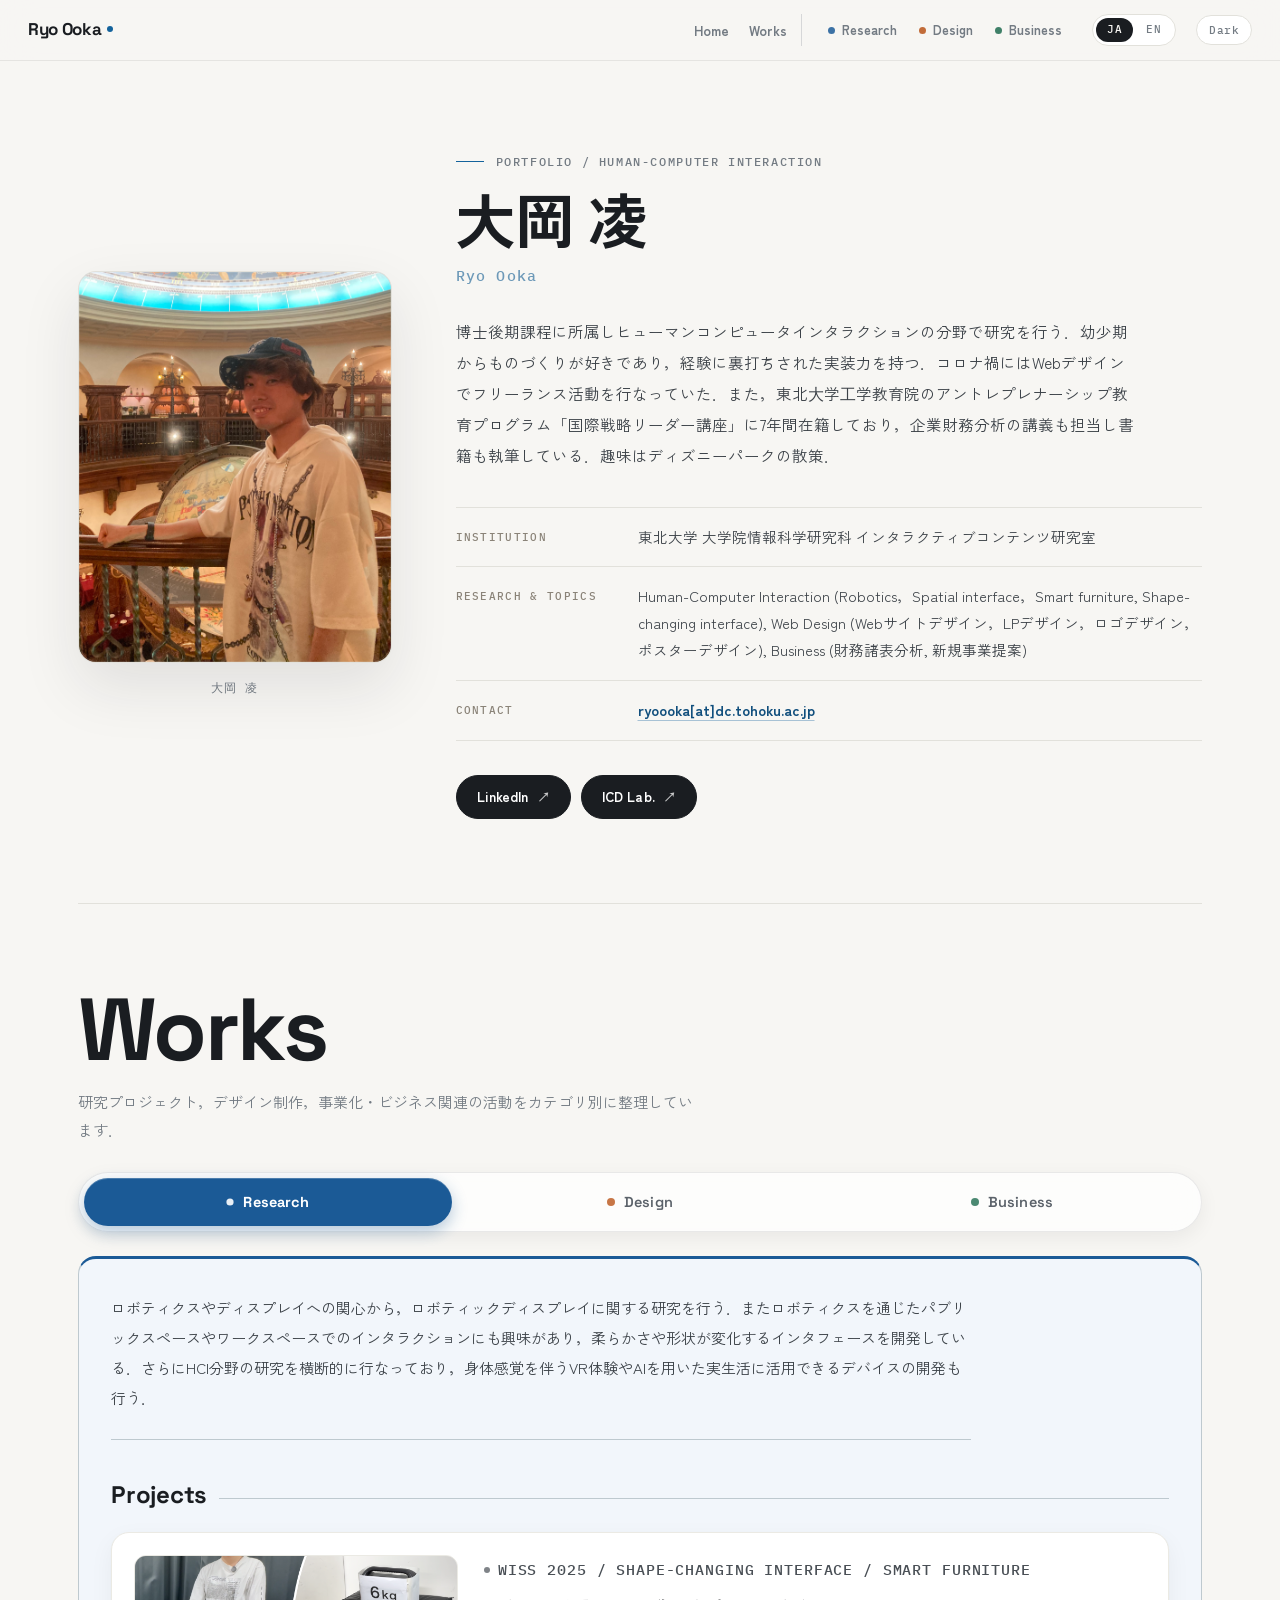
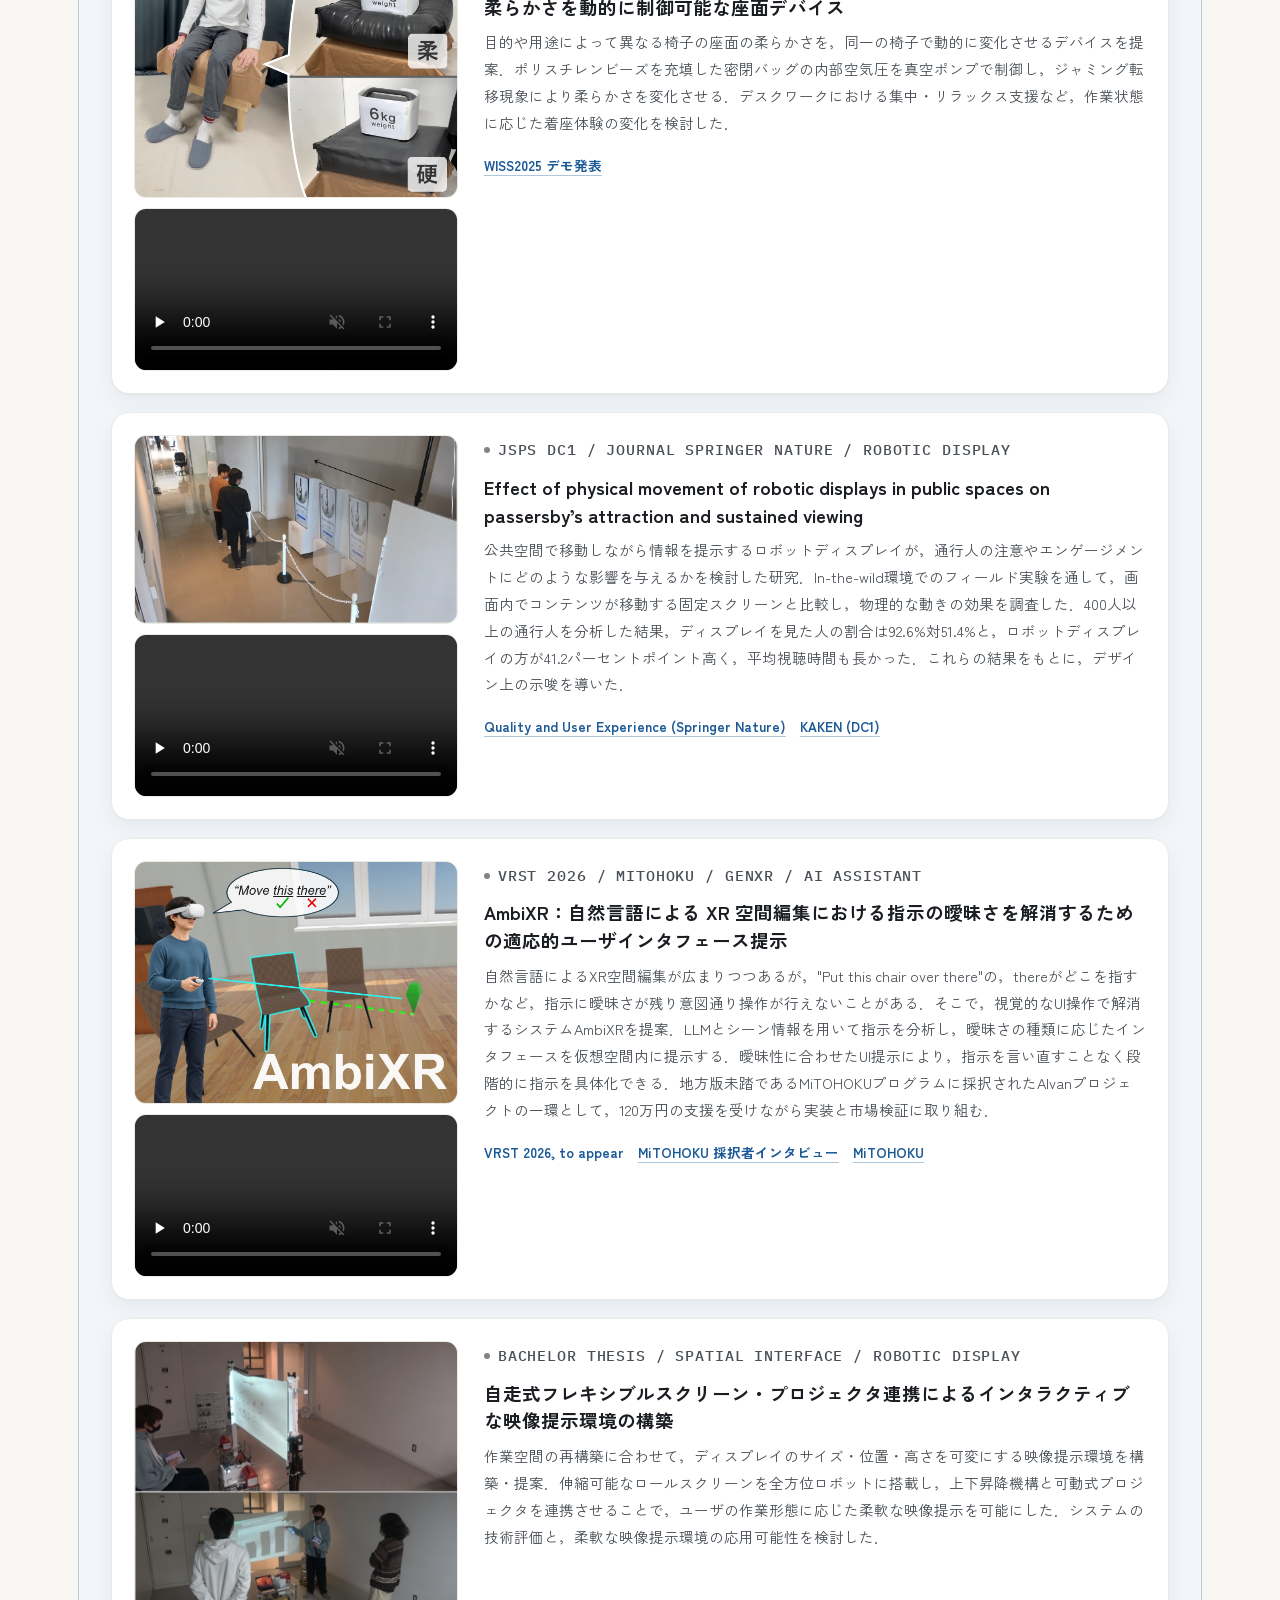
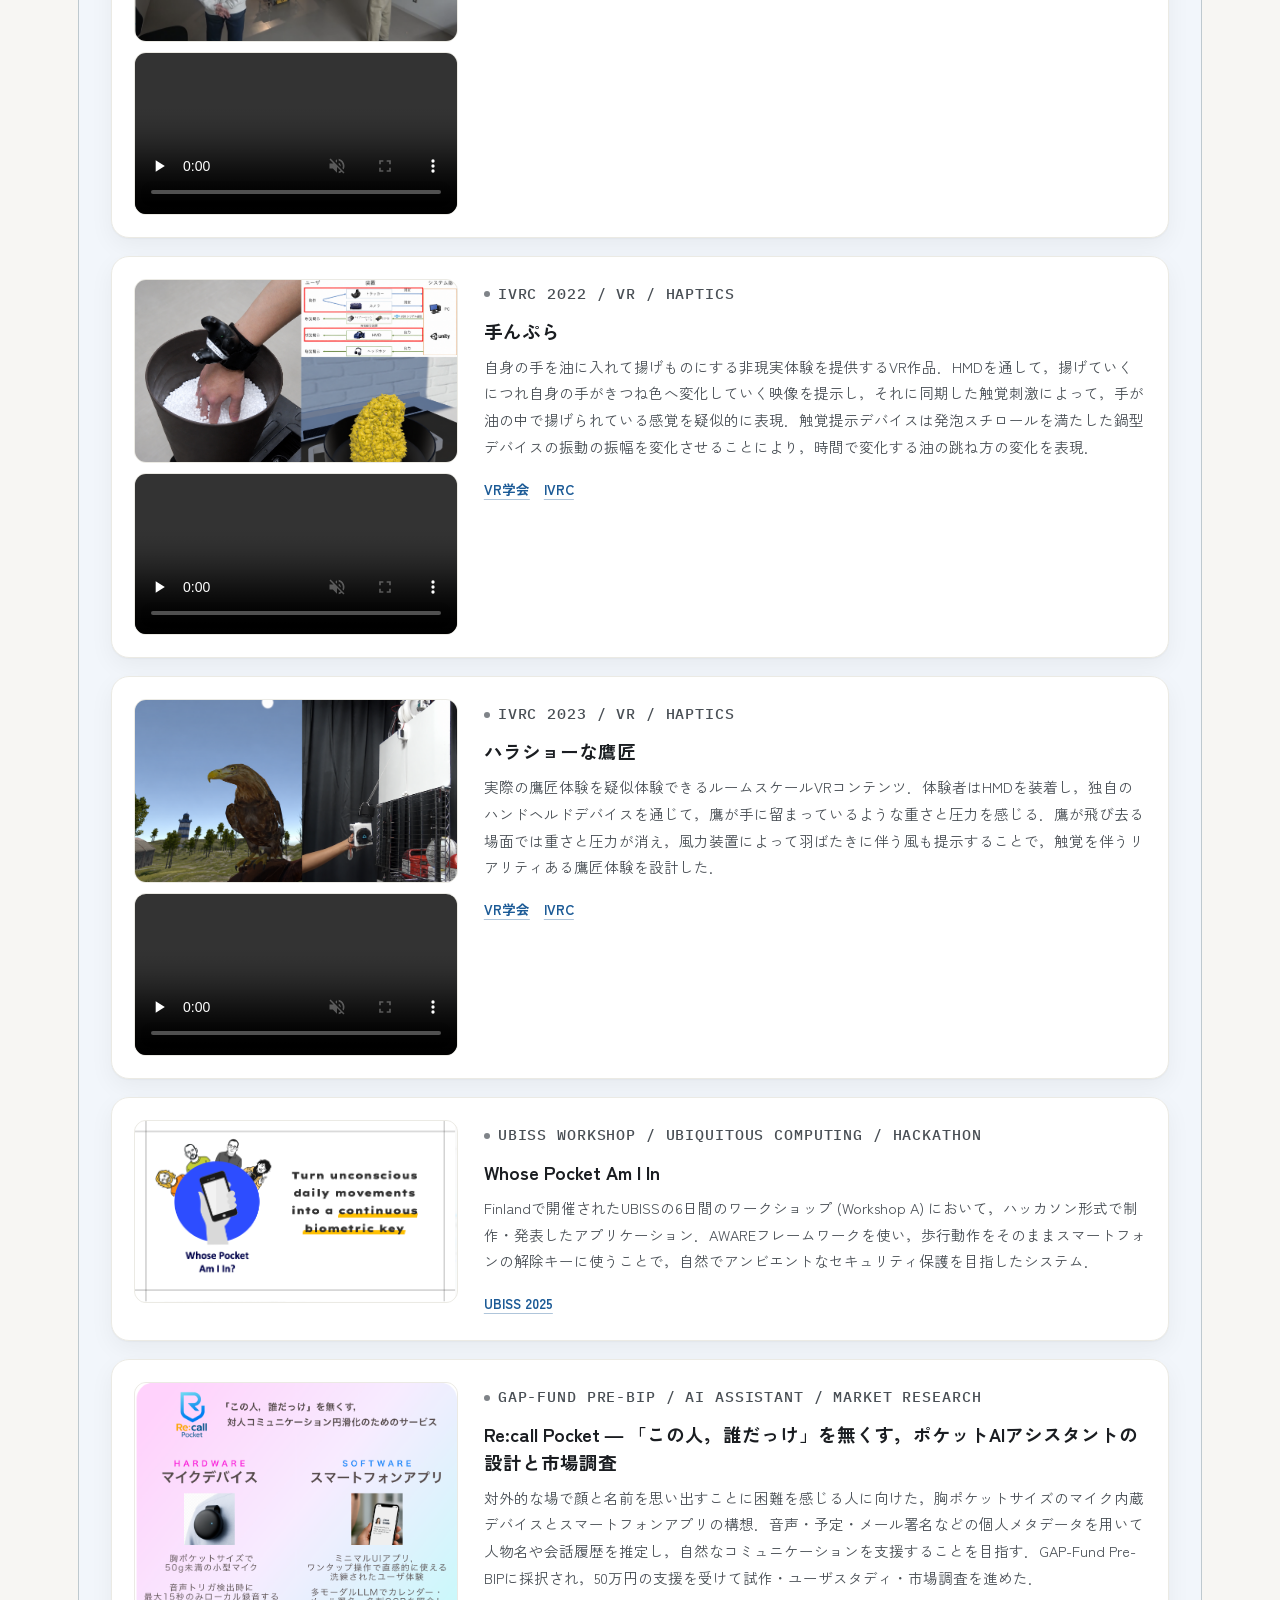
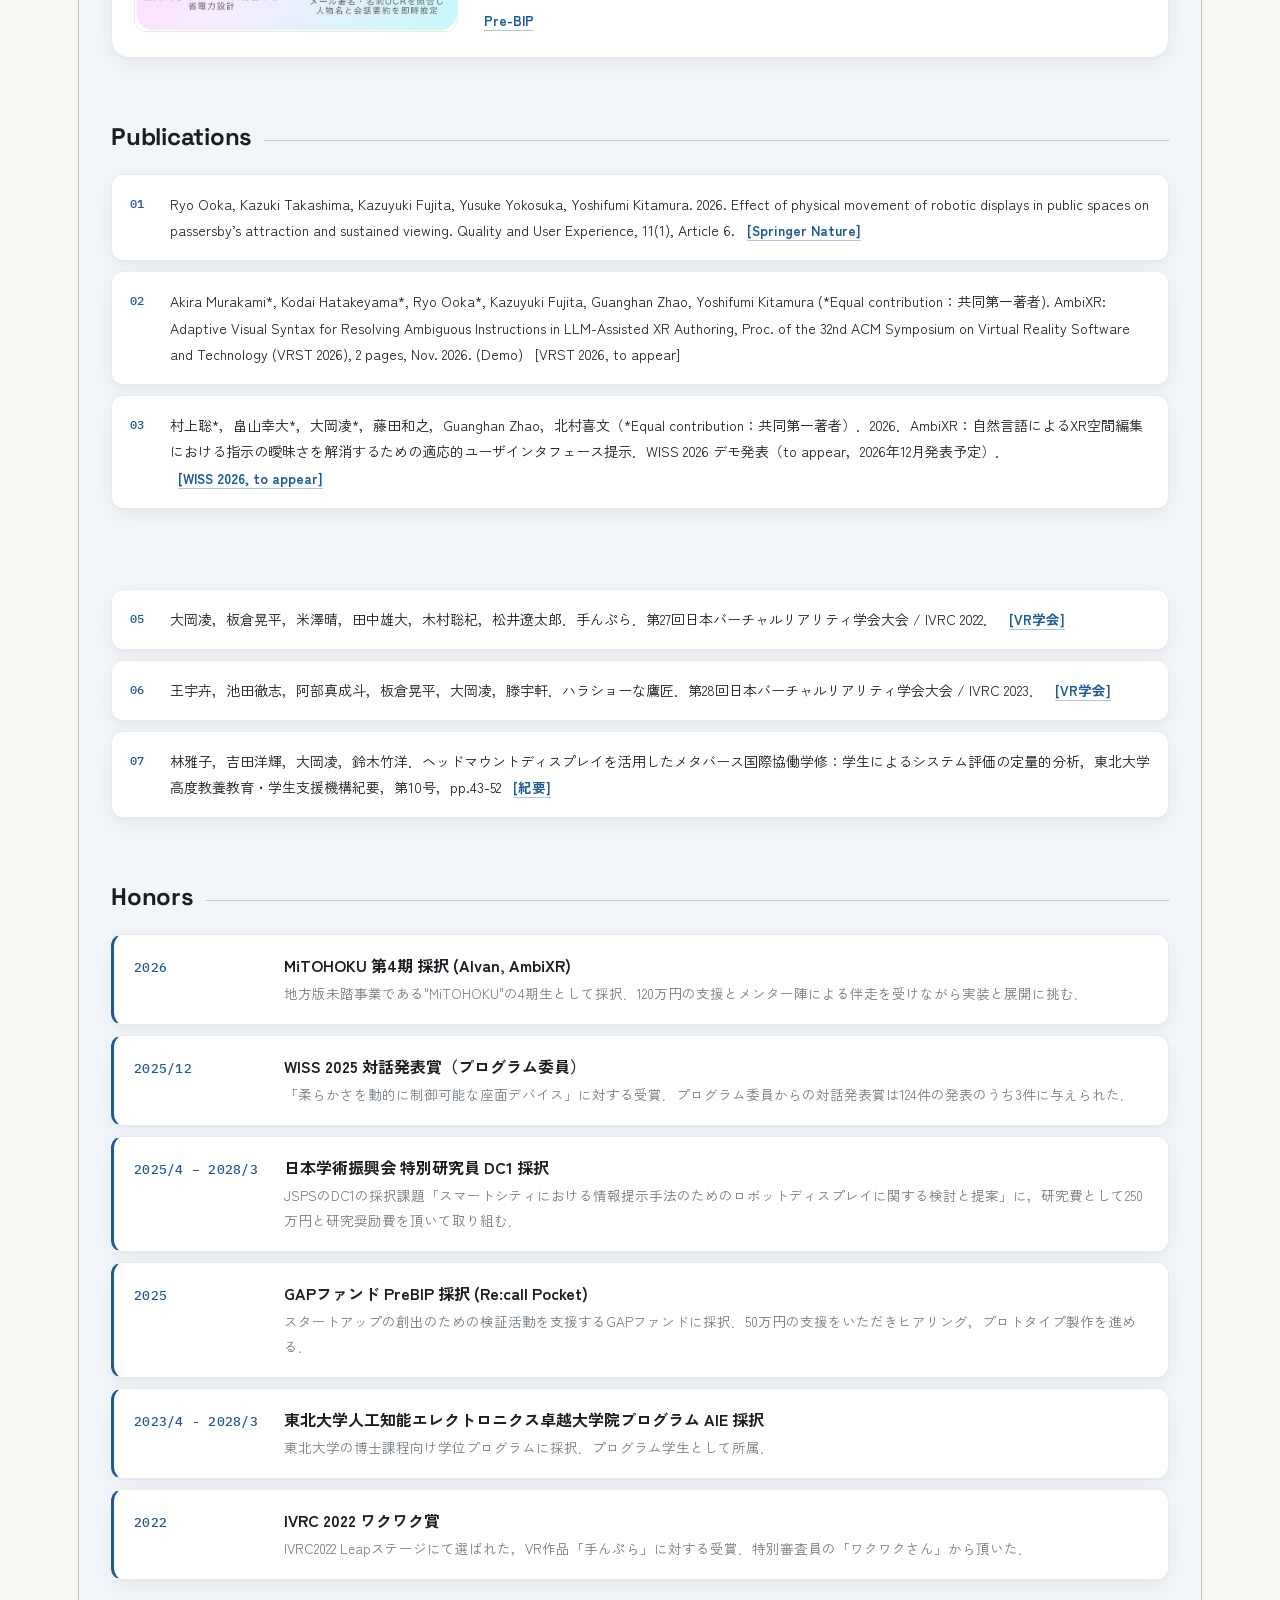
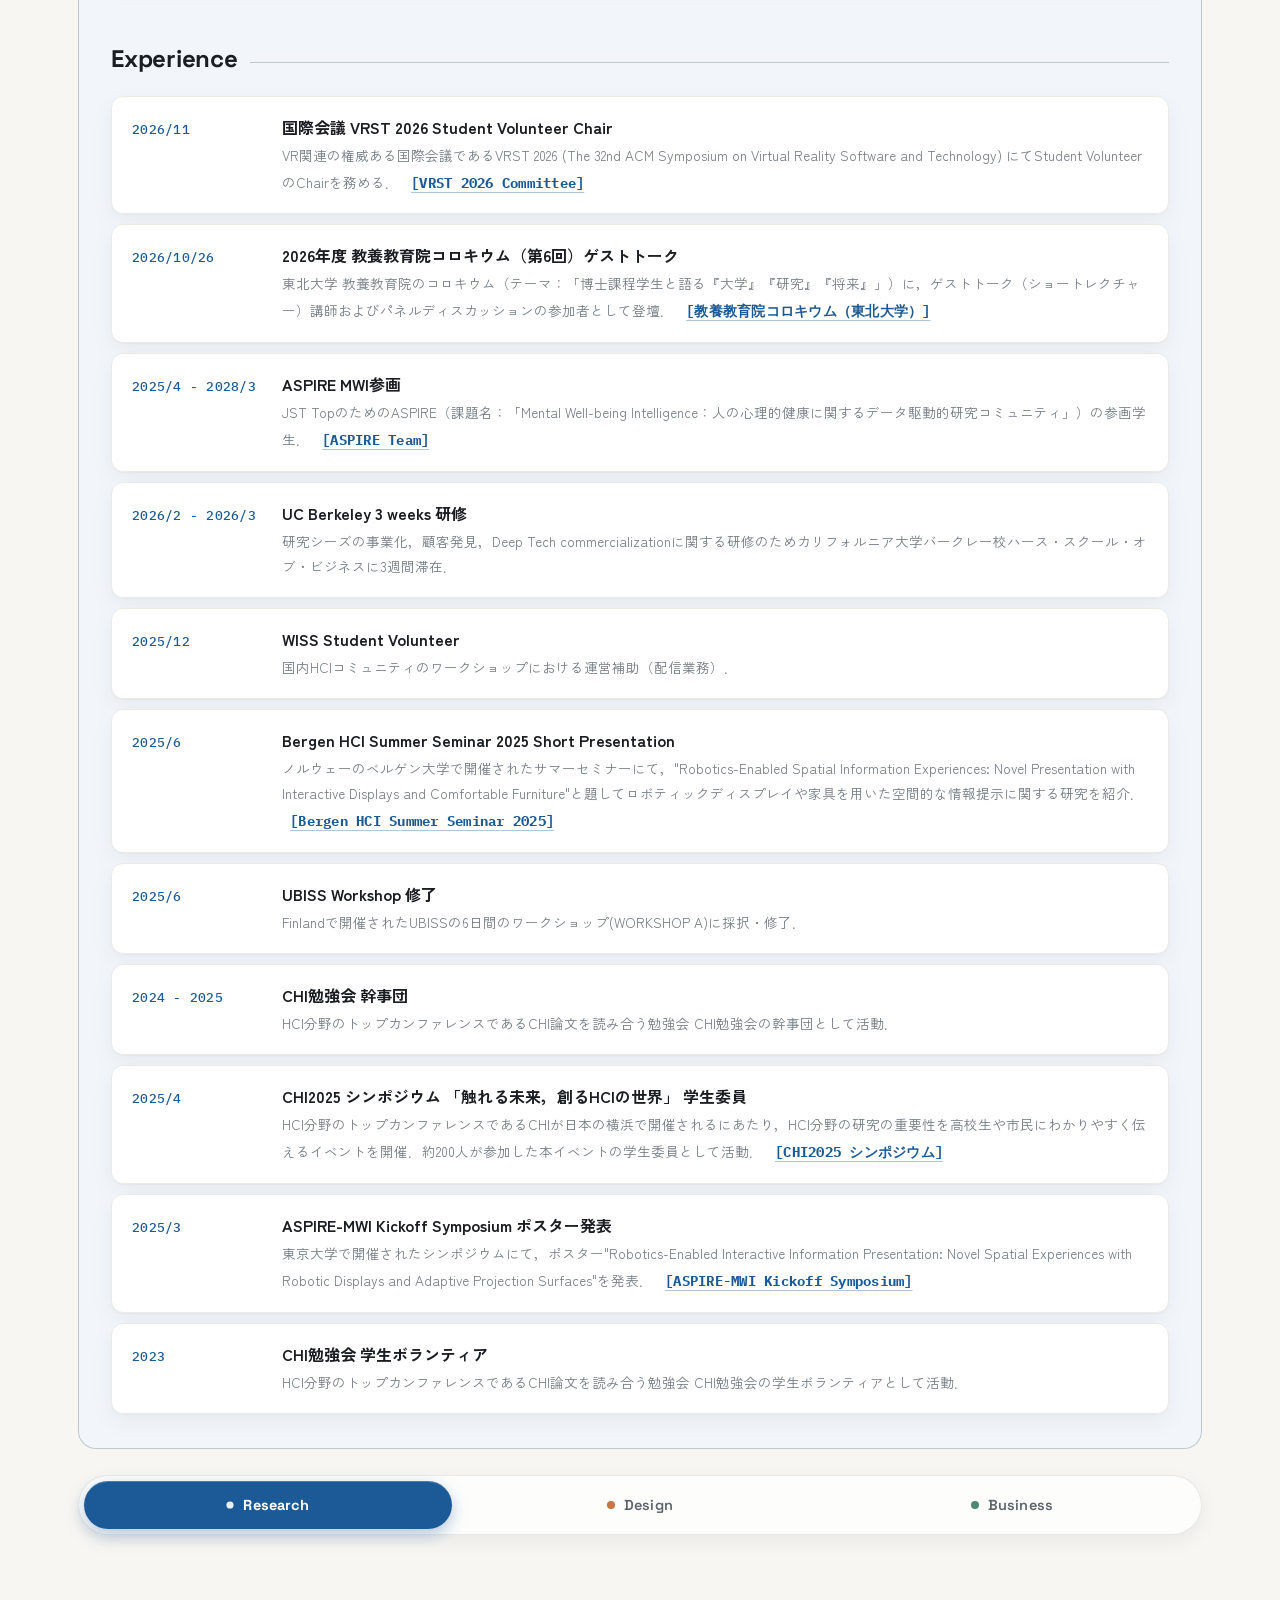
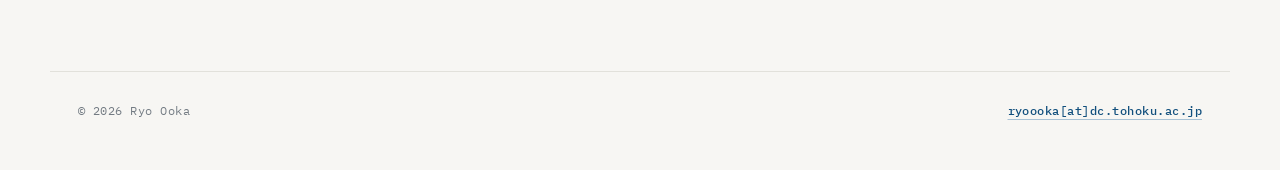
==== commit 850210f4: "add guest talk" ====
--- a/index.html
+++ b/index.html
@@ -2,4 +2,4 @@
 大岡 凌
 </p> </aside> <div class="hero-main"> <p class="eyebrow">Portfolio / Human-Computer Interaction</p> <h1>大岡 凌</h1> <p class="name-en">Ryo Ooka</p> <p class="lead">博士後期課程に所属しヒューマンコンピュータインタラクションの分野で研究を行う．幼少期からものづくりが好きであり，経験に裏打ちされた実装力を持つ．コロナ禍にはWebデザインでフリーランス活動を行なっていた．また，東北⼤学⼯学教育院のアントレプレナーシップ教育プログラム「国際戦略リーダー講座」に7年間在籍しており，企業財務分析の講義も担当し書籍も執筆している．趣味はディズニーパークの散策．</p> <dl class="profile-list"> <div> <dt>Institution</dt> <dd>東北大学 大学院情報科学研究科 インタラクティブコンテンツ研究室</dd> </div> <div> <dt>Research & Topics</dt> <dd>Human-Computer Interaction (Robotics，Spatial interface，Smart furniture, Shape-changing interface), Web Design (Webサイトデザイン，LPデザイン，ロゴデザイン，ポスターデザイン), Business (財務諸表分析, 新規事業提案)</dd> </div> <div> <dt>Contact</dt> <dd> <a href="mailto:ryoooka[at]dc.tohoku.ac.jp">ryoooka[at]dc.tohoku.ac.jp</a> </dd> </div> </dl> <div class="hero-actions"> <a class="button" href="https://www.linkedin.com/in/ryoooka?utm_source=share&#38;utm_campaign=share_via&#38;utm_content=profile&#38;utm_medium=ios_app" target="_blank"> LinkedIn <span class="button-tag">↗</span> </a><a class="button" href="https://www.icd.riec.tohoku.ac.jp/" target="_blank"> ICD Lab. <span class="button-tag">↗</span> </a> </div> </div> </section> <section id="works" class="works section"> <div class="section-heading works-heading"> <p class="eyebrow">Works</p> <h2>Works</h2> <p>
 研究プロジェクト，デザイン制作，事業化・ビジネス関連の活動をカテゴリ別に整理しています．
-</p> </div> <div class="tab-controls top" data-tab-controls role="tablist" aria-label="Works categories"> <button class="tab-button active research-tab" type="button" data-tab="research" role="tab" id="tab-research-top" aria-controls="research" aria-selected="true">Research</button> <button class="tab-button design-tab" type="button" data-tab="design" role="tab" id="tab-design-top" aria-controls="design" aria-selected="false" tabindex="-1">Design</button> <button class="tab-button business-tab" type="button" data-tab="business" role="tab" id="tab-business-top" aria-controls="business" aria-selected="false" tabindex="-1">Business</button> </div> <div class="tab-panel active theme-research" id="research" role="tabpanel" aria-labelledby="tab-research-top"> <div class="tab-intro"> <p>ロボティクスやディスプレイへの関心から，ロボティックディスプレイに関する研究を行う．またロボティクスを通じたパブリックスペースやワークスペースでのインタラクションにも興味があり，柔らかさや形状が変化するインタフェースを開発している．さらにHCI分野の研究を横断的に行なっており，身体感覚を伴うVR体験やAIを用いた実生活に活用できるデバイスの開発も行う．</p> </div> <section class="subsection"> <h3>Projects</h3> <div class="feature-list"> <article class="feature-card"> <div class="feature-media"> <img src="/images/research/research-soft-seat.png" alt="柔らかさを動的に制御可能な座面デバイス teaser" loading="lazy" decoding="async" onerror="this.remove()"> <video controls muted playsinline preload="none" onerror="this.remove()"> <source src="/movies/research-soft-seat.mp4" type="video/mp4"> </video> </div> <div class="feature-content"> <p class="meta">WISS 2025 / Shape-changing Interface / Smart Furniture</p> <h4>柔らかさを動的に制御可能な座面デバイス</h4> <p>目的や用途によって異なる椅子の座面の柔らかさを，同一の椅子で動的に変化させるデバイスを提案．ポリスチレンビーズを充填した密閉バッグの内部空気圧を真空ポンプで制御し，ジャミング転移現象により柔らかさを変化させる．デスクワークにおける集中・リラックス支援など，作業状態に応じた着座体験の変化を検討した．</p> <div class="link-row"> <a href="https://www.wiss.org/WISS2025Proceedings/data/demo/1-C15.pdf">WISS2025 デモ発表</a> </div> </div> </article><article class="feature-card"> <div class="feature-media"> <img src="/images/research/research-robotic-display.png" alt="Effect of physical movement of robotic displays in public spaces on passersby’s attraction and sustained viewing teaser" loading="lazy" decoding="async" onerror="this.remove()"> <video controls muted playsinline preload="none" onerror="this.remove()"> <source src="/movies/research-robotic-display.mp4" type="video/mp4"> </video> </div> <div class="feature-content"> <p class="meta">JSPS DC1 / Journal Springer Nature / Robotic Display</p> <h4>Effect of physical movement of robotic displays in public spaces on passersby’s attraction and sustained viewing</h4> <p>公共空間で移動しながら情報を提示するロボットディスプレイが，通行人の注意やエンゲージメントにどのような影響を与えるかを検討した研究．In-the-wild環境でのフィールド実験を通して，画面内でコンテンツが移動する固定スクリーンと比較し，物理的な動きの効果を調査した．400人以上の通行人を分析した結果，ディスプレイを見た人の割合は92.6%対51.4%と，ロボットディスプレイの方が41.2パーセントポイント高く，平均視聴時間も長かった．これらの結果をもとに，デザイン上の示唆を導いた．</p> <div class="link-row"> <a href="https://link.springer.com/article/10.1007/s41233-026-00083-y">Quality and User Experience (Springer Nature)</a><a href="https://kaken.nii.ac.jp/ja/grant/KAKENHI-PROJECT-25KJ0551/">KAKEN (DC1)</a> </div> </div> </article><article class="feature-card"> <div class="feature-media"> <img src="/images/research/research-ambixr.png" alt="AmbiXR：自然言語による XR 空間編集における指示の曖昧さを解消するための適応的ユーザインタフェース提示 teaser" loading="lazy" decoding="async" onerror="this.remove()"> <video controls muted playsinline preload="none" onerror="this.remove()"> <source src="/movies/research-ambixr.mp4" type="video/mp4"> </video> </div> <div class="feature-content"> <p class="meta">VRST 2026 / MiTOHOKU / GenXR / AI assistant</p> <h4>AmbiXR：自然言語による XR 空間編集における指示の曖昧さを解消するための適応的ユーザインタフェース提示</h4> <p>自然言語によるXR空間編集が広まりつつあるが，&quot;Put this chair over there&quot;の，thereがどこを指すかなど，指示に曖昧さが残り意図通り操作が行えないことがある．そこで，視覚的なUI操作で解消するシステムAmbiXRを提案．LLMとシーン情報を用いて指示を分析し，曖昧さの種類に応じたインタフェースを仮想空間内に提示する．曖昧性に合わせたUI提示により，指示を言い直すことなく段階的に指示を具体化できる．地方版未踏であるMiTOHOKUプログラムに採択されたAIvanプロジェクトの一環として，120万円の支援を受けながら実装と市場検証に取り組む．</p> <div class="link-row"> <span>VRST 2026, to appear</span><a href="https://note.com/mitohoku/n/n58b6cfd8f9a9">MiTOHOKU 採択者インタビュー</a><a href="https://mitohoku.jp/">MiTOHOKU</a> </div> </div> </article><article class="feature-card"> <div class="feature-media"> <img src="/images/research/research-flexible-screen.png" alt="自走式フレキシブルスクリーン・プロジェクタ連携によるインタラクティブな映像提示環境の構築 teaser" loading="lazy" decoding="async" onerror="this.remove()"> <video controls muted playsinline preload="none" onerror="this.remove()"> <source src="/movies/research-flexible-screen.mp4" type="video/mp4"> </video> </div> <div class="feature-content"> <p class="meta">Bachelor Thesis / Spatial Interface / Robotic Display</p> <h4>自走式フレキシブルスクリーン・プロジェクタ連携によるインタラクティブな映像提示環境の構築</h4> <p>作業空間の再構築に合わせて，ディスプレイのサイズ・位置・高さを可変にする映像提示環境を構築・提案．伸縮可能なロールスクリーンを全方位ロボットに搭載し，上下昇降機構と可動式プロジェクタを連携させることで，ユーザの作業形態に応じた柔軟な映像提示を可能にした．システムの技術評価と，柔軟な映像提示環境の応用可能性を検討した．</p> <div class="link-row">  </div> </div> </article><article class="feature-card"> <div class="feature-media"> <img src="/images/research/research-tenpura.png" alt="手んぷら teaser" loading="lazy" decoding="async" onerror="this.remove()"> <video controls muted playsinline preload="none" onerror="this.remove()"> <source src="/movies/research-tenpura.mp4" type="video/mp4"> </video> </div> <div class="feature-content"> <p class="meta">IVRC 2022 / VR / Haptics</p> <h4>手んぷら</h4> <p>自身の手を油に入れて揚げものにする非現実体験を提供するVR作品．HMDを通して，揚げていくにつれ自身の手がきつね色へ変化していく映像を提示し，それに同期した触覚刺激によって，手が油の中で揚げられている感覚を疑似的に表現．触覚提示デバイスは発泡スチロールを満たした鍋型デバイスの振動の振幅を変化させることにより，時間で変化する油の跳ね方の変化を表現．</p> <div class="link-row"> <a href="https://conference.vrsj.org/ac2022/program/1A3.html">VR学会</a><a href="https://ivrc.net/2022/leap/">IVRC</a> </div> </div> </article><article class="feature-card"> <div class="feature-media"> <img src="/images/research/research-takajo.png" alt="ハラショーな鷹匠 teaser" loading="lazy" decoding="async" onerror="this.remove()"> <video controls muted playsinline preload="none" onerror="this.remove()"> <source src="/movies/research-takajo.mp4" type="video/mp4"> </video> </div> <div class="feature-content"> <p class="meta">IVRC 2023 / VR / Haptics</p> <h4>ハラショーな鷹匠</h4> <p>実際の鷹匠体験を疑似体験できるルームスケールVRコンテンツ．体験者はHMDを装着し，独自のハンドヘルドデバイスを通じて，鷹が手に留まっているような重さと圧力を感じる．鷹が飛び去る場面では重さと圧力が消え，風力装置によって羽ばたきに伴う風も提示することで，触覚を伴うリアリティある鷹匠体験を設計した．</p> <div class="link-row"> <a href="https://conference.vrsj.org/ac2023/program/IVRC.html">VR学会</a><a href="https://ivrc.net/archive/%E3%83%8F%E3%83%A9%E3%82%B7%E3%83%A7%E3%83%BC%E3%81%AA%E9%B7%B9%E5%8C%A02023/">IVRC</a> </div> </div> </article><article class="feature-card"> <div class="feature-media"> <img src="/images/research/research-whose-pocket.png" alt="Whose Pocket Am I In teaser" loading="lazy" decoding="async" onerror="this.remove()">  </div> <div class="feature-content"> <p class="meta">UBISS Workshop / Ubiquitous Computing / Hackathon</p> <h4>Whose Pocket Am I In</h4> <p>Finlandで開催されたUBISSの6日間のワークショップ (Workshop A) において，ハッカソン形式で制作・発表したアプリケーション．AWAREフレームワークを使い，歩行動作をそのままスマートフォンの解除キーに使うことで，自然でアンビエントなセキュリティ保護を目指したシステム．</p> <div class="link-row"> <a href="https://ubicomp.oulu.fi/UBISS2025">UBISS 2025</a> </div> </div> </article><article class="feature-card"> <div class="feature-media"> <img src="/images/research/research-recall-pocket.png" alt="Re:call Pocket ― 「この人，誰だっけ」を無くす，ポケットAIアシスタントの設計と市場調査 teaser" loading="lazy" decoding="async" onerror="this.remove()">  </div> <div class="feature-content"> <p class="meta">GAP-Fund Pre-BIP / AI Assistant / Market Research</p> <h4>Re:call Pocket ― 「この人，誰だっけ」を無くす，ポケットAIアシスタントの設計と市場調査</h4> <p>対外的な場で顔と名前を思い出すことに困難を感じる人に向けた，胸ポケットサイズのマイク内蔵デバイスとスマートフォンアプリの構想．音声・予定・メール署名などの個人メタデータを用いて人物名や会話履歴を推定し，自然なコミュニケーションを支援することを目指す．GAP-Fund Pre-BIPに採択され，50万円の支援を受けて試作・ユーザスタディ・市場調査を進めた．</p> <div class="link-row"> <a href="https://startup.tohoku.ac.jp/r7-bip-prebip/">Pre-BIP</a> </div> </div> </article> </div> </section> <section class="subsection"> <h3>Publications</h3> <ol class="publication-list"> <li> <span>Ryo Ooka, Kazuki Takashima, Kazuyuki Fujita, Yusuke Yokosuka, Yoshifumi Kitamura. 2026. Effect of physical movement of robotic displays in public spaces on passersby’s attraction and sustained viewing. Quality and User Experience, 11(1), Article 6.</span> <span class="inline-links"> <a href="https://doi.org/10.1007/s41233-026-00083-y">[Springer Nature]</a> </span> </li><li> <span>Akira Murakami*, Kodai Hatakeyama*, Ryo Ooka*, Kazuyuki Fujita, Guanghan Zhao, Yoshifumi Kitamura (*Equal contribution：共同第一著者). AmbiXR: Adaptive Visual Syntax for Resolving Ambiguous Instructions in LLM-Assisted XR Authoring, Proc. of the 32nd ACM Symposium on Virtual Reality Software and Technology (VRST 2026), 2 pages, Nov. 2026. (Demo)</span> <span class="inline-links"> <span>[VRST 2026, to appear]</span> </span> </li><li> <span>村上聡*，畠山幸大*，大岡凌*，藤田和之，Guanghan Zhao，北村喜文（*Equal contribution：共同第一著者）．2026．AmbiXR：自然言語によるXR空間編集における指示の曖昧さを解消するための適応的ユーザインタフェース提示．WISS 2026 デモ発表（to appear，2026年12月発表予定）．</span> <span class="inline-links"> <a href="https://www.wiss.org/WISS2026/">[WISS 2026, to appear]</a> </span> </li><li> <span>大岡凌，藤田和之，中本葉奈，横須賀佑介，北村喜文．2025．柔らかさを動的に制御可能な座面デバイス．WISS 2025 デモ発表．</span> <span class="inline-links"> <a href="https://www.wiss.org/WISS2025Proceedings/data/demo/1-C15.pdf">[WISS]</a> </span> </li><li> <span>大岡凌，板倉晃平，米澤晴，田中雄大，木村聡杞，松井遼太郎．手んぷら．第27回日本バーチャルリアリティ学会大会 / IVRC 2022．</span> <span class="inline-links"> <a href="https://conference.vrsj.org/ac2022/program/1A3.html">[VR学会]</a> </span> </li><li> <span>王宇卉，池田徹志，阿部真成斗，板倉晃平，大岡凌，滕宇軒．ハラショーな鷹匠．第28回日本バーチャルリアリティ学会大会 / IVRC 2023．</span> <span class="inline-links"> <a href="https://conference.vrsj.org/ac2023/program/doc/IVRC-09.pdf">[VR学会]</a> </span> </li><li> <span>林雅子，吉田洋輝，大岡凌，鈴木竹洋．ヘッドマウントディスプレイを活用したメタバース国際協働学修：学生によるシステム評価の定量的分析，東北大学高度教養教育・学生支援機構紀要，第10号，pp.43-52</span> <span class="inline-links"> <a href="https://www.ihe.tohoku.ac.jp/wp-content/uploads/2025/07/bulletin_2024.pdf#page=47">[紀要]</a> </span> </li> </ol> </section> <section class="subsection"> <h3>Honors</h3> <div class="award-list"> <article> <span>2026</span> <div> <h4>MiTOHOKU 第4期 採択 (AIvan, AmbiXR)</h4> <p>地方版未踏事業である&quot;MiTOHOKU&quot;の4期生として採択．120万円の支援とメンター陣による伴走を受けながら実装と展開に挑む．</p>  </div> </article><article> <span>2025/12</span> <div> <h4>WISS 2025 対話発表賞（プログラム委員）</h4> <p>「柔らかさを動的に制御可能な座面デバイス」に対する受賞．プログラム委員からの対話発表賞は124件の発表のうち3件に与えられた．</p>  </div> </article><article> <span>2025/4 – 2028/3 </span> <div> <h4>日本学術振興会 特別研究員 DC1 採択</h4> <p>JSPSのDC1の採択課題「スマートシティにおける情報提示手法のためのロボットディスプレイに関する検討と提案」に，研究費として250万円と研究奨励費を頂いて取り組む．</p>  </div> </article><article> <span>2025</span> <div> <h4>GAPファンド PreBIP 採択 (Re:call Pocket)</h4> <p>スタートアップの創出のための検証活動を支援するGAPファンドに採択．50万円の支援をいただきヒアリング，プロトタイプ製作を進める．</p>  </div> </article><article> <span>2023/4 - 2028/3</span> <div> <h4>東北大学人工知能エレクトロニクス卓越大学院プログラム AIE 採択</h4> <p>東北大学の博士課程向け学位プログラムに採択．プログラム学生として所属．</p>  </div> </article><article> <span>2022</span> <div> <h4>IVRC 2022 ワクワク賞</h4> <p>IVRC2022 Leapステージにて選ばれた，VR作品「手んぷら」に対する受賞．特別審査員の「ワクワクさん」から頂いた．</p>  </div> </article> </div> </section> <section class="subsection"> <h3>Experience</h3> <div class="compact-list"> <article> <span>2026/11</span> <div> <h4>国際会議 VRST 2026 Student Volunteer Chair</h4> <p> VR関連の権威ある国際会議であるVRST 2026 (The 32nd ACM Symposium on Virtual Reality Software and Technology) にてStudent VolunteerのChairを務める． <span class="inline-links"> <a href="https://vrst.acm.org/vrst2026/committee/" target="_blank">[VRST 2026 Committee]</a> </span> </p> </div> </article><article> <span>2025/4 - 2028/3</span> <div> <h4>ASPIRE MWI参画</h4> <p> JST TopのためのASPIRE（課題名：「Mental Well-being Intelligence：人の心理的健康に関するデータ駆動的研究コミュニティ」）の参画学生． <span class="inline-links"> <a href="https://aspire-mwi.org/team/" target="_blank">[ASPIRE Team]</a> </span> </p> </div> </article><article> <span>2026/2 - 2026/3</span> <div> <h4>UC Berkeley 3 weeks 研修</h4> <p> 研究シーズの事業化，顧客発見，Deep Tech commercializationに関する研修のためカリフォルニア大学バークレー校ハース・スクール・オブ・ビジネスに3週間滞在．  </p> </div> </article><article> <span>2025/12</span> <div> <h4>WISS Student Volunteer</h4> <p> 国内HCIコミュニティのワークショップにおける運営補助（配信業務）．  </p> </div> </article><article> <span>2025/6</span> <div> <h4>Bergen HCI Summer Seminar 2025 Short Presentation</h4> <p> ノルウェーのベルゲン大学で開催されたサマーセミナーにて，&quot;Robotics-Enabled Spatial Information Experiences: Novel Presentation with Interactive Displays and Comfortable Furniture&quot;と題してロボティックディスプレイや家具を用いた空間的な情報提示に関する研究を紹介． <span class="inline-links"> <a href="https://mediafutures.no/event/bergen-hci-summer-seminar-2025-visit-from-tohoku-university/" target="_blank">[Bergen HCI Summer Seminar 2025]</a> </span> </p> </div> </article><article> <span>2025/6</span> <div> <h4>UBISS Workshop 修了</h4> <p> Finlandで開催されたUBISSの6日間のワークショップ(WORKSHOP A)に採択・修了．  </p> </div> </article><article> <span>2024 - 2025</span> <div> <h4>CHI勉強会 幹事団</h4> <p> HCI分野のトップカンファレンスであるCHI論文を読み合う勉強会 CHI勉強会の幹事団として活動．  </p> </div> </article><article> <span>2025/4</span> <div> <h4>CHI2025 シンポジウム 「触れる未来，創るHCIの世界」 学生委員</h4> <p> HCI分野のトップカンファレンスであるCHIが日本の横浜で開催されるにあたり，HCI分野の研究の重要性を高校生や市民にわかりやすく伝えるイベントを開催．約200人が参加した本イベントの学生委員として活動． <span class="inline-links"> <a href="https://sigchi.jp/symposium/chi2025_symposium/" target="_blank">[CHI2025 シンポジウム]</a> </span> </p> </div> </article><article> <span>2025/3</span> <div> <h4>ASPIRE-MWI Kickoff Symposium ポスター発表</h4> <p> 東京大学で開催されたシンポジウムにて，ポスター&quot;Robotics-Enabled Interactive Information Presentation: Novel Spatial Experiences with Robotic Displays and Adaptive Projection Surfaces&quot;を発表． <span class="inline-links"> <a href="https://aspire-mwi.org/aspire-mwi-kickoff-symposium-at-the-university-of-tokyo/" target="_blank">[ASPIRE-MWI Kickoff Symposium]</a> </span> </p> </div> </article><article> <span>2023</span> <div> <h4>CHI勉強会 学生ボランティア</h4> <p> HCI分野のトップカンファレンスであるCHI論文を読み合う勉強会 CHI勉強会の学生ボランティアとして活動．  </p> </div> </article> </div> </section> </div> <div class="tab-panel theme-design" id="design" role="tabpanel" aria-labelledby="tab-design-top"> <div class="tab-intro"> <p>サイト作成の技術を活かし，コロナ禍よりデザイン作成から一貫して取り組むWeb designのフリーランスとして活動．HP作成，ロゴ，資料作成など，情報の構造と視覚表現をつなぐ制作に取り組む．さらに，ビジネスやマーケティングへの関心も活かし，デザインを通したイベント全体の設計やプロダクト設計も行う．</p> </div> <section class="subsection"> <h3>Topics</h3> <div class="feature-list"> <article class="feature-card"> <div class="feature-media"> <img src="/images/design/design-ccontents-cording.png" alt="コンテンツ販売 実践コーディング teaser" loading="lazy" decoding="async" onerror="this.remove()"> </div> <div class="feature-content"> <p class="meta">Web Design / Contents / Marketing</p> <h4>コンテンツ販売 実践コーディング</h4> <p>駆け出しのフリーランスのコーダー向けのコンテンツを販売．フリーランス初期は実績掲載できるものが少なく経験や学習が仕事の獲得に結びつかないという問題の解決に向け，実績掲載ができるWebデザインコンテンツを設計．SNSマーケティングやLINE Businessアカウントでのリピート販売の経路の設計，Slackを用いたコミュニティ運営など包括的に事業を行なった．</p> <div class="link-row">  </div> </div> </article><article class="feature-card"> <div class="feature-media"> <img src="/images/design/design-chi-symposium.jpg" alt="CHI 2025 シンポジウム teaser" loading="lazy" decoding="async" onerror="this.remove()"> </div> <div class="feature-content"> <p class="meta">Web Design / Event Website</p> <h4>CHI 2025 シンポジウム</h4> <p>HCI分野のトップカンファレンスであるCHIが日本の横浜で開催されるにあたり，HCI分野の研究の重要性を高校生や市民にわかりやすく伝えるイベント「触れる未来，創るHCIの世界」が開催された．約200人が参加した本イベントの学生委員として活動．横浜市に配布されたポスターのデザインやWebサイトの作成をはじめとして，当日の案内看板やスライド，腕章などイベントの総合デザインを担当．情報構造，視認性，イベント告知に必要な導線を考慮してデザインした．加えて来場者の動線などイベントの体験設計も担当．</p> <div class="link-row"> <a href="https://sigchi.jp/symposium/chi2025_symposium/" target="_blank">Website</a> </div> </div> </article> </div> </section> <section class="subsection"> <h3>Works</h3> <div class="work-grid"> <article class="work-card"> <img src="/images/design/design-chatRuna.png" alt="Chat Runa様 ロゴ/バナー作成 image" loading="lazy" decoding="async" onerror="this.remove()"> <div> <h4>Chat Runa様 ロゴ/バナー作成</h4> <p></p> </div> </article><article class="work-card"> <img src="/images/design/design-banner_sun.png" alt="ひまわりフェスティバル バナー image" loading="lazy" decoding="async" onerror="this.remove()"> <div> <h4>ひまわりフェスティバル バナー</h4> <p></p> </div> </article><article class="work-card"> <img src="/images/design/design-goods-fest.png" alt="東北大学祭2020 グッズデザイン 付箋 image" loading="lazy" decoding="async" onerror="this.remove()"> <div> <h4>東北大学祭2020 グッズデザイン 付箋</h4> <p></p> </div> </article><article class="work-card"> <img src="/images/design/design-goods-coaster.jpg" alt="グッズデザイン コースター image" loading="lazy" decoding="async" onerror="this.remove()"> <div> <h4>グッズデザイン コースター</h4> <p></p> </div> </article><article class="work-card"> <img src="/images/design/design-hp-prefumo.png" alt="HPデザイン image" loading="lazy" decoding="async" onerror="this.remove()"> <div> <h4>HPデザイン</h4> <p></p> </div> </article><article class="work-card"> <img src="/images/design/design-hp-hotel.png" alt="HPデザイン image" loading="lazy" decoding="async" onerror="this.remove()"> <div> <h4>HPデザイン</h4> <p></p> </div> </article><article class="work-card"> <img src="/images/design/design-radio-banner.png" alt="ラジオ 宣伝用バナーデザイン image" loading="lazy" decoding="async" onerror="this.remove()"> <div> <h4>ラジオ 宣伝用バナーデザイン</h4> <p></p> </div> </article><article class="work-card"> <img src="/images/design/design-radio-logo.png" alt="ラジオ ロゴデザイン image" loading="lazy" decoding="async" onerror="this.remove()"> <div> <h4>ラジオ ロゴデザイン</h4> <p></p> </div> </article><article class="work-card"> <img src="/images/design/design-hp-cafe.png" alt="HPデザイン image" loading="lazy" decoding="async" onerror="this.remove()"> <div> <h4>HPデザイン</h4> <p></p> </div> </article><article class="work-card"> <img src="/images/design/design-lp-veg.png" alt="LPデザイン image" loading="lazy" decoding="async" onerror="this.remove()"> <div> <h4>LPデザイン</h4> <p></p> </div> </article> </div> </section> </div> <div class="tab-panel theme-business" id="business" role="tabpanel" aria-labelledby="tab-business-top"> <div class="tab-intro"> <p>大学学部1年次より，実企業の財務諸表を読み新規事業提案を行う，東北大学工学教育院が開講する「国際戦略リーダー講座」に所属．実際に大企業の経営層への事業提案を行い，講座のノウハウや活動をまとめた書籍も出版．近年ではより実践的な活動として，研究シーズの社会実装，顧客発見，事業化探索へと行動を移している．</p> </div> <section class="subsection"> <h3>Topics</h3> <div class="feature-list"> <article class="feature-card"> <div class="feature-media"> <img src="/images/business/business-gsc-logo.png" alt="国際戦略リーダー講座 teaser" loading="lazy" decoding="async" onerror="this.remove()"> </div> <div class="feature-content"> <p class="meta">Business / Strategy / Global Program</p> <h4>国際戦略リーダー講座</h4> <p>東北大学工学教育院が主催する毎週土曜日の課外講座．学部1年次である2019年より継続して取り組み，7年間受講した．株式会社が発行している財務諸表や株主総会説明資料などの公開資料を読み解き，革新的な新規事業提案を行う．本講座で1年間取り組む課題文は「ソフトバンクがアマゾンを事業規模で追い越すための提案をしてください」のような壮大かつ答えのない課題であり，この課題文に答えるような革新的な事業を考え，それを実現可能な形で説得力を持って提案するために各種財務指標を使う．</p> <div class="link-row"> <a href="http://www.iee.eng.tohoku.ac.jp/lecture/intl.html">国際戦略リーダー講座（東北大学 工学教育院）</a> </div> </div> </article><article class="feature-card"> <div class="feature-media"> <img src="/images/business/business-book.png" alt="新規事業提案に関する書籍出版 teaser" loading="lazy" decoding="async" onerror="this.remove()"> </div> <div class="feature-content"> <p class="meta">Book / Publishing</p> <h4>新規事業提案に関する書籍出版</h4> <p>東北大学で開講され，10年にわたり学生たちに経営と戦略のスキルを教えてきた「国際戦略講座」の集大成となる本「GAFAMを超える新事業立案」の責任執筆著者を務めた．本書は「データを集め、分析し、説得力をもって提案する」その技術を学び，イノベーションを起こす力を育てる本格的な内容となっている．2023年度の課題「イオンがAmazonを超えるための事業提案をしてください」を軸に，この年度に行われた講義を元にした内容として，財務諸表の読み方，定性分析，デザイン思考といったビジネスや事業提案に不可欠なスキルを網羅．</p> <div class="link-row"> <a href="https://amzn.asia/d/0i1VFuc9">書籍販売ページ (Amazon)</a><a href="https://ndlsearch.ndl.go.jp/books/R100000002-I033846200">国立国会図書館</a> </div> </div> </article><article class="feature-card"> <div class="feature-media"> <img src="/images/business/business-aivan.png" alt="AIvan: 自然言語からXR・ARアプリを対話的に生成・修正・共有できるVibe Codingツールの開発と市場検証 (MiTOHOKU 第4期 採択テーマ) teaser" loading="lazy" decoding="async" onerror="this.remove()"> </div> <div class="feature-content"> <p class="meta">MiTOHOKU</p> <h4>AIvan: 自然言語からXR・ARアプリを対話的に生成・修正・共有できるVibe Codingツールの開発と市場検証 (MiTOHOKU 第4期 採択テーマ)</h4> <p>XRアプリの開発はPoCに時間がかかり，専門人材への依存も強い．AIvanは，自然言語からXR・ARアプリを対話的に生成・修正・共有できるVibe Codingツールであり，非専門家も初期検討に参加できる開発体験を目指す．初期ターゲットはXRコンテンツ制作会社と広告・イベント会社／DX部門で，短期はPoC支援，中期はSaaSによる収益化を想定する．地方版未踏プログラムであるMiTOHOKUプログラムに採択され，120万円の支援を受けてMVP開発と市場検証を進める．また，本プロジェクトに関するインタビューが，MiTOHOKU Program公式noteに掲載された．</p> <div class="link-row"> <a href="https://note.com/mitohoku/n/n58b6cfd8f9a9">プロジェクトインタビュー</a><a href="https://mitohoku.jp/">MiTOHOKU</a> </div> </div> </article><article class="feature-card"> <div class="feature-media"> <img src="/images/business/business-recall-pocket.png" alt="Re:call Pocket ― 「この人，誰だっけ」を無くす，ポケットAIアシスタントの設計と市場調査 (GAPファンド Pre-BIP 採択テーマ) teaser" loading="lazy" decoding="async" onerror="this.remove()"> </div> <div class="feature-content"> <p class="meta">Gap Fund</p> <h4>Re:call Pocket ― 「この人，誰だっけ」を無くす，ポケットAIアシスタントの設計と市場調査 (GAPファンド Pre-BIP 採択テーマ)</h4> <p>対外的な場で顔と名前を思い出すことに困難を感じる人に向けた，胸ポケットサイズのマイク内蔵デバイスとスマートフォンアプリ「Re:call Pocket ― 「この人，誰だっけ」を無くす，ポケットAIアシスタント」の設計と市場調査を行うプロジェクト．研究の商業化を目指すGapファンドに採択され，1年間50万円の資金援助を受けた．本プロジェクトで開発するのは音声・予定・メール署名などの個人メタデータを用いて人物名や会話履歴を推定し，自然なコミュニケーションを支援することを目指したデバイスである．</p> <div class="link-row">  </div> </div> </article><article class="feature-card"> <div class="feature-media"> <img src="/images/business/business-omnicushion.png" alt="タスクに応じて柔らかさが変わるクッションの実装と市場検証 (MASP「本気で起業を目指す大学院生のための3週間海外研修プログラム」採択テーマ) teaser" loading="lazy" decoding="async" onerror="this.remove()"> </div> <div class="feature-content"> <p class="meta">Global Program / Seeds</p> <h4>タスクに応じて柔らかさが変わるクッションの実装と市場検証 (MASP「本気で起業を目指す大学院生のための3週間海外研修プログラム」採択テーマ)</h4> <p>東北大学工学部・工学教育院アントレプレナーシップ教育部門が主催した「本気で起業を目指す大学院生のための3週間海外研修プログラム」に採択され，2026年2月から3週間，世界的にトップのビジネススクールであるカリフォルニア大学バークレー校ハース・スクール・オブ・ビジネスに派遣された．デザイン思考をベースとするアントレプレナーシップ教育を受けつつ，顧客インタビューを通したニーズ開拓やビジネスモデルキャンバスの仮説検証を行った．</p> <div class="link-row"> <a href="https://adjoining-tempo-834.notion.site/Special-Program-for-Excellent-PhD-Students-26b654b459d880a7b1b5e551bf9ab410">Special Program for Excellent PhD Students (MASP)</a> </div> </div> </article><article class="feature-card"> <div class="feature-media"> <img src="/images/business/business-lecture.png" alt="国際戦略リーダー講座 財務諸表講義 teaser" loading="lazy" decoding="async" onerror="this.remove()"> </div> <div class="feature-content"> <p class="meta">Lecture / Business / Strategy</p> <h4>国際戦略リーダー講座 財務諸表講義</h4> <p>2021年度国際戦略リーダー講座において，受講生約40人に対し座学・演習・実践問題を含む9時間の講義を設計．主にPL（損益計算書），BS（貸借対照表）の講義を作成．さらに，Appleを対象企業にした3時間分の総合演習問題も作成．</p> <div class="link-row">  </div> </div> </article><article class="feature-card"> <div class="feature-media"> <img src="/images/business/business-poster.png" alt="超異分野学会「東北大学 国際戦略講座の取り組み」 ポスター発表 teaser" loading="lazy" decoding="async" onerror="this.remove()"> </div> <div class="feature-content"> <p class="meta">Poster / Business / Strategy</p> <h4>超異分野学会「東北大学 国際戦略講座の取り組み」 ポスター発表</h4> <p>東北大学で開講されている「国際戦略講座」で行われているアントレプレナーシップ教育の取り組みを，事業家や経営学の国内外の先生方との関係構築のために紹介するポスター発表を行なった．</p> <div class="link-row">  </div> </div> </article><article class="feature-card"> <div class="feature-media"> <img src="/images/business/business-antlers.png" alt="鹿島アントラーズへの事業提案 teaser" loading="lazy" decoding="async" onerror="this.remove()"> </div> <div class="feature-content"> <p class="meta">Business Presentation</p> <h4>鹿島アントラーズへの事業提案</h4> <p>鹿島アントラーズの新しいスタジアム建設にあたり，「スタジアムの建設地である茨城県の鹿行地域の地域貢献にもなるようなスタジアムの付加価値を作り上げる」という方針をもとに新規事業提案を行なった．現地視察として，鹿行地域に出向き，スタジアムを運営する鹿島アントラーズFCの経営層と意見交換，鹿行地域の内の１つの市である行方市長と会談．2ヶ月後に鹿島アントラーズFCの経営層の方や，経営権を持つメルカリの会長の前で新規事業提案を実際に行い，議論をした．</p> <div class="link-row">  </div> </div> </article><article class="feature-card"> <div class="feature-media"> <img src="/images/business/business-radio.png" alt="プレゼン型バラエティラジオ パーソナリティ teaser" loading="lazy" decoding="async" onerror="this.remove()"> </div> <div class="feature-content"> <p class="meta">Business / Strategy / Global Program</p> <h4>プレゼン型バラエティラジオ パーソナリティ</h4> <p>東北大学で面白い活動を行なっている学生をゲストとして招き，プレゼンする形で多くの人に紹介するラジオシリーズ「今夜もShow会していいですか」のパーソナリティの1人を務めた．</p> <div class="link-row"> <a href="https://stand.fm/channels/62dd03e873ef6bc2496e5b66">stand.fm</a> </div> </div> </article> </div> </section> <section class="subsection"> <h3>Works</h3> <div class="work-grid"> <article class="work-card"> <img src="/images/business/business-grand2024.png" alt="2024年最終発表「富士の水」 image" loading="lazy" decoding="async" onerror="this.remove()"> <div> <h4>2024年最終発表「富士の水」</h4> <p>国際戦略リーダー講座 2024 課題文「富士フイルムがAppleを超えるための事業提案をしてください」の最終発表．原価率の減少のため，利益率の高い化粧品事業に対して富士フイルムの持つ多くの特許を生かした事業を提案．</p> </div> </article><article class="work-card"> <img src="/images/business/business-grand2023.png" alt="2023年最終発表「Carvify」 image" loading="lazy" decoding="async" onerror="this.remove()"> <div> <h4>2023年最終発表「Carvify」</h4> <p>国際戦略リーダー講座 2023 中級コース課題文「TeslaやVolkswagenとは異なるHONDA独⾃の次の戦略を提案してください」の最終発表．エンジン技術を活かし，自動車の3Dプリンティングプラットフォーマーとなる提案．</p> </div> </article><article class="work-card"> <img src="/images/business/business-lecture-pre2023.png" alt="2023年 初回講座 image" loading="lazy" decoding="async" onerror="this.remove()"> <div> <h4>2023年 初回講座</h4> <p>国際戦略リーダー講座での2時間の初回講義として，「何を学ぶか，なぜ財務諸表に着目するか」を演習を通して学ぶ講座を設計．本講座の内容は書籍「GAFAMを超える新事業立案」の第1章に収録．</p> </div> </article><article class="work-card"> <img src="/images/business/business-grand2022.png" alt="2022年最終発表「Next Frontier」（伊達者賞 受賞） image" loading="lazy" decoding="async" onerror="this.remove()"> <div> <h4>2022年最終発表「Next Frontier」（伊達者賞 受賞）</h4> <p>国際戦略リーダー講座 2022 課題文「世界をリードするS&amp;P500企業の興隆衰退や財務諸表を参考に，国際情勢をよく踏まえ，日本復活の礎となる新事業を提案してください。」の最終発表．ハードウェア市場として頭打ちになりつつあるVR市場に着目しより実用的な電子デバイスとそのプラットフォームをパッケージ化して提案．</p> </div> </article><article class="work-card"> <img src="/images/business/business-grand2021.png" alt="2021年最終発表「Smart Vision」（最優秀賞 受賞） image" loading="lazy" decoding="async" onerror="this.remove()"> <div> <h4>2021年最終発表「Smart Vision」（最優秀賞 受賞）</h4> <p>国際戦略リーダー講座 2021 課題文「2050年のあるべき姿を考え，日本の方向を変えるべく時価総額100兆円のポテンシャルを持つ新事業を提案してください．」の最終発表．未来のあるべき姿から逆算したコンタクトレンズ型ARデバイスを，技術やビジョンが最もフィットしていたBALMUDAに提案．当年度受講生約30人のうち，1人に与えられた最優秀賞を受賞．</p> </div> </article><article class="work-card"> <img src="/images/business/business-travel.png" alt="アパレル企業への事業提案 image" loading="lazy" decoding="async" onerror="this.remove()"> <div> <h4>アパレル企業への事業提案</h4> <p>アパレル事業において，世界に通用しサステイナブルな新規事業として，旅先で服をレンタルする新規事業を提案．実際に大手アパレル企業の経営層の前で事業提案を行う．詳細は非公開．</p> </div> </article> </div> </section> <section class="subsection"> <h3>Publications</h3> <ol class="publication-list"> <li> <span>大岡凌，幸田涼詩，丸山衡平，本田渉，小林央，吉本壮汰，相場希衣子，青山敦，鈴木智博，亀井健矢．学生によるGAFAMを超える新事業立案：財務諸表の基礎から経営層への事業提案まで．Amazon出版，2024年11月．</span> <span class="inline-links">  </span> </li><li> <span>大岡凌，幸田涼詩，剱地悠斗，丸山衡平．東北大学 国際戦略講座の取り組み．ポスター発表，超異分野学会2024 東京・関東大会，2024年3月8日〜9日．</span> <span class="inline-links">  </span> </li><li> <span>大岡凌，王宇卉，北村喜文．Re:call Pocket ― 「この人，誰だっけ」を無くす，ポケットAIアシスタントの設計と開発・顧客開拓．GAPファンド採択 Pre-BIP，東北大学　産学連携機構 スタートアップ事業化センター，2025年7月~2026年3月</span> <span class="inline-links">  </span> </li> </ol> </section> <section class="subsection"> <h3>Honors</h3> <div class="award-list"> <article> <span>2026</span> <div> <h4>MiTOHOKU 第4期 採択 (AIvan)</h4> <p>地方版未踏事業である&quot;MiTOHOKU&quot;の4期生として採択．120万円の支援とメンター陣による伴走を受けながら実装と展開に挑む．</p> </div> </article><article> <span>2026/2 - 2026/3</span> <div> <h4>MASP「本気で起業を目指す大学院生のための3週間海外研修プログラム」採択 (UC Berkeley 3 weeks 研修)</h4> <p>研究シーズの事業化，顧客発見，Deep Tech commercializationに関する研修のためカリフォルニア大学バークレー校ハース・スクール・オブ・ビジネスに3週間滞在．</p> </div> </article><article> <span>2025</span> <div> <h4>GAPファンド PreBIP 採択 (Re:call Pocket)</h4> <p>スタートアップの創出のための検証活動を支援するGAPファンドに採択．50万円の支援をいただきヒアリング，プロトタイプ製作を進める．</p> </div> </article><article> <span>2024</span> <div> <h4>オープンバッジ取得 Global Strategy Course:Essential Level</h4> <p></p> </div> </article><article> <span>2022</span> <div> <h4>国際戦略講座 伊達者賞</h4> <p></p> </div> </article><article> <span>2021</span> <div> <h4>国際戦略講座 最優秀賞</h4> <p></p> </div> </article><article> <span>2020</span> <div> <h4>東北大学工学部 グローバル工学奨励賞</h4> <p></p> </div> </article> </div> </section> </div> <div class="tab-controls bottom" data-tab-controls role="tablist" aria-label="Works categories (bottom)"> <button class="tab-button active research-tab" type="button" data-tab="research" role="tab" id="tab-research-bottom" aria-controls="research" aria-selected="true">Research</button> <button class="tab-button design-tab" type="button" data-tab="design" role="tab" id="tab-design-bottom" aria-controls="design" aria-selected="false" tabindex="-1">Design</button> <button class="tab-button business-tab" type="button" data-tab="business" role="tab" id="tab-business-bottom" aria-controls="business" aria-selected="false" tabindex="-1">Business</button> </div> </section> </main> <footer class="site-footer"> <p>© 2026 Ryo Ooka</p> <a href="mailto:ryoooka[at]dc.tohoku.ac.jp">ryoooka[at]dc.tohoku.ac.jp</a> </footer> <script type="module">const f=document.querySelector("[data-theme-toggle]"),l=document.querySelector("[data-theme-label]"),g=localStorage.getItem("theme"),b=window.matchMedia("(prefers-color-scheme: dark)").matches,v=g||(b?"dark":"light");function d(e){document.documentElement.dataset.theme=e,l&&(l.textContent=e==="dark"?"Light":"Dark")}d(v);f?.addEventListener("click",()=>{const e=document.documentElement.dataset.theme==="dark"?"light":"dark";d(e),localStorage.setItem("theme",e)});const c=document.querySelector(".menu-button"),s=document.querySelector(".site-nav");c?.addEventListener("click",()=>{const e=s?.classList.toggle("open");c.setAttribute("aria-expanded",String(!!e))});document.querySelectorAll(".site-nav a").forEach(e=>{e.addEventListener("click",()=>{s?.classList.remove("open"),c?.setAttribute("aria-expanded","false")})});const u=document.querySelectorAll(".tab-button"),k=document.querySelectorAll(".tab-panel"),y=document.querySelectorAll("[data-tab-controls]"),n=document.querySelector("#works"),m=window.matchMedia("(prefers-reduced-motion: reduce)").matches,A=m?"auto":"smooth";function i(e){u.forEach(t=>{const o=t.dataset.tab===e;t.classList.toggle("active",o),t.setAttribute("aria-selected",String(o)),t.setAttribute("tabindex",o?"0":"-1")}),k.forEach(t=>{t.classList.toggle("active",t.id===e)})}function h(e=!1){if(!n)return;const t=document.querySelector(".site-header")?.offsetHeight??0;(e||n.getBoundingClientRect().top<t-8)&&n.scrollIntoView({behavior:A})}u.forEach(e=>{e.addEventListener("click",()=>{const t=e.classList.contains("active");i(e.dataset.tab),t||h(!!e.closest(".tab-controls.bottom"))})});y.forEach(e=>{const t=Array.from(e.querySelectorAll(".tab-button"));e.addEventListener("keydown",o=>{const a=t.indexOf(document.activeElement);if(a===-1)return;let r=null;o.key==="ArrowRight"||o.key==="ArrowDown"?r=(a+1)%t.length:o.key==="ArrowLeft"||o.key==="ArrowUp"?r=(a-1+t.length)%t.length:o.key==="Home"?r=0:o.key==="End"&&(r=t.length-1),r!==null&&(o.preventDefault(),t[r].focus(),i(t[r].dataset.tab))})});document.querySelectorAll("[data-tab-target]").forEach(e=>{e.addEventListener("click",t=>{t.preventDefault(),i(e.getAttribute("data-tab-target")),h(!0),s?.classList.remove("open"),c?.setAttribute("aria-expanded","false")})});if(!m&&"IntersectionObserver"in window){const e=document.querySelectorAll(".section-heading, .tab-intro, .feature-card, .work-card, .publication-list li, .award-list article, .compact-list article");e.forEach(o=>o.classList.add("reveal"));const t=new IntersectionObserver(o=>{o.forEach(a=>{a.isIntersecting&&(a.target.classList.add("revealed"),t.unobserve(a.target))})},{rootMargin:"0px 0px -8% 0px",threshold:.05});e.forEach(o=>t.observe(o))}</script> </body> </html>+</p> </div> <div class="tab-controls top" data-tab-controls role="tablist" aria-label="Works categories"> <button class="tab-button active research-tab" type="button" data-tab="research" role="tab" id="tab-research-top" aria-controls="research" aria-selected="true">Research</button> <button class="tab-button design-tab" type="button" data-tab="design" role="tab" id="tab-design-top" aria-controls="design" aria-selected="false" tabindex="-1">Design</button> <button class="tab-button business-tab" type="button" data-tab="business" role="tab" id="tab-business-top" aria-controls="business" aria-selected="false" tabindex="-1">Business</button> </div> <div class="tab-panel active theme-research" id="research" role="tabpanel" aria-labelledby="tab-research-top"> <div class="tab-intro"> <p>ロボティクスやディスプレイへの関心から，ロボティックディスプレイに関する研究を行う．またロボティクスを通じたパブリックスペースやワークスペースでのインタラクションにも興味があり，柔らかさや形状が変化するインタフェースを開発している．さらにHCI分野の研究を横断的に行なっており，身体感覚を伴うVR体験やAIを用いた実生活に活用できるデバイスの開発も行う．</p> </div> <section class="subsection"> <h3>Projects</h3> <div class="feature-list"> <article class="feature-card"> <div class="feature-media"> <img src="/images/research/research-soft-seat.png" alt="柔らかさを動的に制御可能な座面デバイス teaser" loading="lazy" decoding="async" onerror="this.remove()"> <video controls muted playsinline preload="none" onerror="this.remove()"> <source src="/movies/research-soft-seat.mp4" type="video/mp4"> </video> </div> <div class="feature-content"> <p class="meta">WISS 2025 / Shape-changing Interface / Smart Furniture</p> <h4>柔らかさを動的に制御可能な座面デバイス</h4> <p>目的や用途によって異なる椅子の座面の柔らかさを，同一の椅子で動的に変化させるデバイスを提案．ポリスチレンビーズを充填した密閉バッグの内部空気圧を真空ポンプで制御し，ジャミング転移現象により柔らかさを変化させる．デスクワークにおける集中・リラックス支援など，作業状態に応じた着座体験の変化を検討した．</p> <div class="link-row"> <a href="https://www.wiss.org/WISS2025Proceedings/data/demo/1-C15.pdf">WISS2025 デモ発表</a> </div> </div> </article><article class="feature-card"> <div class="feature-media"> <img src="/images/research/research-robotic-display.png" alt="Effect of physical movement of robotic displays in public spaces on passersby’s attraction and sustained viewing teaser" loading="lazy" decoding="async" onerror="this.remove()"> <video controls muted playsinline preload="none" onerror="this.remove()"> <source src="/movies/research-robotic-display.mp4" type="video/mp4"> </video> </div> <div class="feature-content"> <p class="meta">JSPS DC1 / Journal Springer Nature / Robotic Display</p> <h4>Effect of physical movement of robotic displays in public spaces on passersby’s attraction and sustained viewing</h4> <p>公共空間で移動しながら情報を提示するロボットディスプレイが，通行人の注意やエンゲージメントにどのような影響を与えるかを検討した研究．In-the-wild環境でのフィールド実験を通して，画面内でコンテンツが移動する固定スクリーンと比較し，物理的な動きの効果を調査した．400人以上の通行人を分析した結果，ディスプレイを見た人の割合は92.6%対51.4%と，ロボットディスプレイの方が41.2パーセントポイント高く，平均視聴時間も長かった．これらの結果をもとに，デザイン上の示唆を導いた．</p> <div class="link-row"> <a href="https://link.springer.com/article/10.1007/s41233-026-00083-y">Quality and User Experience (Springer Nature)</a><a href="https://kaken.nii.ac.jp/ja/grant/KAKENHI-PROJECT-25KJ0551/">KAKEN (DC1)</a> </div> </div> </article><article class="feature-card"> <div class="feature-media"> <img src="/images/research/research-ambixr.png" alt="AmbiXR：自然言語による XR 空間編集における指示の曖昧さを解消するための適応的ユーザインタフェース提示 teaser" loading="lazy" decoding="async" onerror="this.remove()"> <video controls muted playsinline preload="none" onerror="this.remove()"> <source src="/movies/research-ambixr.mp4" type="video/mp4"> </video> </div> <div class="feature-content"> <p class="meta">VRST 2026 / MiTOHOKU / GenXR / AI assistant</p> <h4>AmbiXR：自然言語による XR 空間編集における指示の曖昧さを解消するための適応的ユーザインタフェース提示</h4> <p>自然言語によるXR空間編集が広まりつつあるが，&quot;Put this chair over there&quot;の，thereがどこを指すかなど，指示に曖昧さが残り意図通り操作が行えないことがある．そこで，視覚的なUI操作で解消するシステムAmbiXRを提案．LLMとシーン情報を用いて指示を分析し，曖昧さの種類に応じたインタフェースを仮想空間内に提示する．曖昧性に合わせたUI提示により，指示を言い直すことなく段階的に指示を具体化できる．地方版未踏であるMiTOHOKUプログラムに採択されたAIvanプロジェクトの一環として，120万円の支援を受けながら実装と市場検証に取り組む．</p> <div class="link-row"> <span>VRST 2026, to appear</span><a href="https://note.com/mitohoku/n/n58b6cfd8f9a9">MiTOHOKU 採択者インタビュー</a><a href="https://mitohoku.jp/">MiTOHOKU</a> </div> </div> </article><article class="feature-card"> <div class="feature-media"> <img src="/images/research/research-flexible-screen.png" alt="自走式フレキシブルスクリーン・プロジェクタ連携によるインタラクティブな映像提示環境の構築 teaser" loading="lazy" decoding="async" onerror="this.remove()"> <video controls muted playsinline preload="none" onerror="this.remove()"> <source src="/movies/research-flexible-screen.mp4" type="video/mp4"> </video> </div> <div class="feature-content"> <p class="meta">Bachelor Thesis / Spatial Interface / Robotic Display</p> <h4>自走式フレキシブルスクリーン・プロジェクタ連携によるインタラクティブな映像提示環境の構築</h4> <p>作業空間の再構築に合わせて，ディスプレイのサイズ・位置・高さを可変にする映像提示環境を構築・提案．伸縮可能なロールスクリーンを全方位ロボットに搭載し，上下昇降機構と可動式プロジェクタを連携させることで，ユーザの作業形態に応じた柔軟な映像提示を可能にした．システムの技術評価と，柔軟な映像提示環境の応用可能性を検討した．</p> <div class="link-row">  </div> </div> </article><article class="feature-card"> <div class="feature-media"> <img src="/images/research/research-tenpura.png" alt="手んぷら teaser" loading="lazy" decoding="async" onerror="this.remove()"> <video controls muted playsinline preload="none" onerror="this.remove()"> <source src="/movies/research-tenpura.mp4" type="video/mp4"> </video> </div> <div class="feature-content"> <p class="meta">IVRC 2022 / VR / Haptics</p> <h4>手んぷら</h4> <p>自身の手を油に入れて揚げものにする非現実体験を提供するVR作品．HMDを通して，揚げていくにつれ自身の手がきつね色へ変化していく映像を提示し，それに同期した触覚刺激によって，手が油の中で揚げられている感覚を疑似的に表現．触覚提示デバイスは発泡スチロールを満たした鍋型デバイスの振動の振幅を変化させることにより，時間で変化する油の跳ね方の変化を表現．</p> <div class="link-row"> <a href="https://conference.vrsj.org/ac2022/program/1A3.html">VR学会</a><a href="https://ivrc.net/2022/leap/">IVRC</a> </div> </div> </article><article class="feature-card"> <div class="feature-media"> <img src="/images/research/research-takajo.png" alt="ハラショーな鷹匠 teaser" loading="lazy" decoding="async" onerror="this.remove()"> <video controls muted playsinline preload="none" onerror="this.remove()"> <source src="/movies/research-takajo.mp4" type="video/mp4"> </video> </div> <div class="feature-content"> <p class="meta">IVRC 2023 / VR / Haptics</p> <h4>ハラショーな鷹匠</h4> <p>実際の鷹匠体験を疑似体験できるルームスケールVRコンテンツ．体験者はHMDを装着し，独自のハンドヘルドデバイスを通じて，鷹が手に留まっているような重さと圧力を感じる．鷹が飛び去る場面では重さと圧力が消え，風力装置によって羽ばたきに伴う風も提示することで，触覚を伴うリアリティある鷹匠体験を設計した．</p> <div class="link-row"> <a href="https://conference.vrsj.org/ac2023/program/IVRC.html">VR学会</a><a href="https://ivrc.net/archive/%E3%83%8F%E3%83%A9%E3%82%B7%E3%83%A7%E3%83%BC%E3%81%AA%E9%B7%B9%E5%8C%A02023/">IVRC</a> </div> </div> </article><article class="feature-card"> <div class="feature-media"> <img src="/images/research/research-whose-pocket.png" alt="Whose Pocket Am I In teaser" loading="lazy" decoding="async" onerror="this.remove()">  </div> <div class="feature-content"> <p class="meta">UBISS Workshop / Ubiquitous Computing / Hackathon</p> <h4>Whose Pocket Am I In</h4> <p>Finlandで開催されたUBISSの6日間のワークショップ (Workshop A) において，ハッカソン形式で制作・発表したアプリケーション．AWAREフレームワークを使い，歩行動作をそのままスマートフォンの解除キーに使うことで，自然でアンビエントなセキュリティ保護を目指したシステム．</p> <div class="link-row"> <a href="https://ubicomp.oulu.fi/UBISS2025">UBISS 2025</a> </div> </div> </article><article class="feature-card"> <div class="feature-media"> <img src="/images/research/research-recall-pocket.png" alt="Re:call Pocket ― 「この人，誰だっけ」を無くす，ポケットAIアシスタントの設計と市場調査 teaser" loading="lazy" decoding="async" onerror="this.remove()">  </div> <div class="feature-content"> <p class="meta">GAP-Fund Pre-BIP / AI Assistant / Market Research</p> <h4>Re:call Pocket ― 「この人，誰だっけ」を無くす，ポケットAIアシスタントの設計と市場調査</h4> <p>対外的な場で顔と名前を思い出すことに困難を感じる人に向けた，胸ポケットサイズのマイク内蔵デバイスとスマートフォンアプリの構想．音声・予定・メール署名などの個人メタデータを用いて人物名や会話履歴を推定し，自然なコミュニケーションを支援することを目指す．GAP-Fund Pre-BIPに採択され，50万円の支援を受けて試作・ユーザスタディ・市場調査を進めた．</p> <div class="link-row"> <a href="https://startup.tohoku.ac.jp/r7-bip-prebip/">Pre-BIP</a> </div> </div> </article> </div> </section> <section class="subsection"> <h3>Publications</h3> <ol class="publication-list"> <li> <span>Ryo Ooka, Kazuki Takashima, Kazuyuki Fujita, Yusuke Yokosuka, Yoshifumi Kitamura. 2026. Effect of physical movement of robotic displays in public spaces on passersby’s attraction and sustained viewing. Quality and User Experience, 11(1), Article 6.</span> <span class="inline-links"> <a href="https://doi.org/10.1007/s41233-026-00083-y">[Springer Nature]</a> </span> </li><li> <span>Akira Murakami*, Kodai Hatakeyama*, Ryo Ooka*, Kazuyuki Fujita, Guanghan Zhao, Yoshifumi Kitamura (*Equal contribution：共同第一著者). AmbiXR: Adaptive Visual Syntax for Resolving Ambiguous Instructions in LLM-Assisted XR Authoring, Proc. of the 32nd ACM Symposium on Virtual Reality Software and Technology (VRST 2026), 2 pages, Nov. 2026. (Demo)</span> <span class="inline-links"> <span>[VRST 2026, to appear]</span> </span> </li><li> <span>村上聡*，畠山幸大*，大岡凌*，藤田和之，Guanghan Zhao，北村喜文（*Equal contribution：共同第一著者）．2026．AmbiXR：自然言語によるXR空間編集における指示の曖昧さを解消するための適応的ユーザインタフェース提示．WISS 2026 デモ発表（to appear，2026年12月発表予定）．</span> <span class="inline-links"> <a href="https://www.wiss.org/WISS2026/">[WISS 2026, to appear]</a> </span> </li><li> <span>大岡凌，藤田和之，中本葉奈，横須賀佑介，北村喜文．2025．柔らかさを動的に制御可能な座面デバイス．WISS 2025 デモ発表．</span> <span class="inline-links"> <a href="https://www.wiss.org/WISS2025Proceedings/data/demo/1-C15.pdf">[WISS]</a> </span> </li><li> <span>大岡凌，板倉晃平，米澤晴，田中雄大，木村聡杞，松井遼太郎．手んぷら．第27回日本バーチャルリアリティ学会大会 / IVRC 2022．</span> <span class="inline-links"> <a href="https://conference.vrsj.org/ac2022/program/1A3.html">[VR学会]</a> </span> </li><li> <span>王宇卉，池田徹志，阿部真成斗，板倉晃平，大岡凌，滕宇軒．ハラショーな鷹匠．第28回日本バーチャルリアリティ学会大会 / IVRC 2023．</span> <span class="inline-links"> <a href="https://conference.vrsj.org/ac2023/program/doc/IVRC-09.pdf">[VR学会]</a> </span> </li><li> <span>林雅子，吉田洋輝，大岡凌，鈴木竹洋．ヘッドマウントディスプレイを活用したメタバース国際協働学修：学生によるシステム評価の定量的分析，東北大学高度教養教育・学生支援機構紀要，第10号，pp.43-52</span> <span class="inline-links"> <a href="https://www.ihe.tohoku.ac.jp/wp-content/uploads/2025/07/bulletin_2024.pdf#page=47">[紀要]</a> </span> </li> </ol> </section> <section class="subsection"> <h3>Honors</h3> <div class="award-list"> <article> <span>2026</span> <div> <h4>MiTOHOKU 第4期 採択 (AIvan, AmbiXR)</h4> <p>地方版未踏事業である&quot;MiTOHOKU&quot;の4期生として採択．120万円の支援とメンター陣による伴走を受けながら実装と展開に挑む．</p>  </div> </article><article> <span>2025/12</span> <div> <h4>WISS 2025 対話発表賞（プログラム委員）</h4> <p>「柔らかさを動的に制御可能な座面デバイス」に対する受賞．プログラム委員からの対話発表賞は124件の発表のうち3件に与えられた．</p>  </div> </article><article> <span>2025/4 – 2028/3 </span> <div> <h4>日本学術振興会 特別研究員 DC1 採択</h4> <p>JSPSのDC1の採択課題「スマートシティにおける情報提示手法のためのロボットディスプレイに関する検討と提案」に，研究費として250万円と研究奨励費を頂いて取り組む．</p>  </div> </article><article> <span>2025</span> <div> <h4>GAPファンド PreBIP 採択 (Re:call Pocket)</h4> <p>スタートアップの創出のための検証活動を支援するGAPファンドに採択．50万円の支援をいただきヒアリング，プロトタイプ製作を進める．</p>  </div> </article><article> <span>2023/4 - 2028/3</span> <div> <h4>東北大学人工知能エレクトロニクス卓越大学院プログラム AIE 採択</h4> <p>東北大学の博士課程向け学位プログラムに採択．プログラム学生として所属．</p>  </div> </article><article> <span>2022</span> <div> <h4>IVRC 2022 ワクワク賞</h4> <p>IVRC2022 Leapステージにて選ばれた，VR作品「手んぷら」に対する受賞．特別審査員の「ワクワクさん」から頂いた．</p>  </div> </article> </div> </section> <section class="subsection"> <h3>Experience</h3> <div class="compact-list"> <article> <span>2026/11</span> <div> <h4>国際会議 VRST 2026 Student Volunteer Chair</h4> <p> VR関連の権威ある国際会議であるVRST 2026 (The 32nd ACM Symposium on Virtual Reality Software and Technology) にてStudent VolunteerのChairを務める． <span class="inline-links"> <a href="https://vrst.acm.org/vrst2026/committee/" target="_blank">[VRST 2026 Committee]</a> </span> </p> </div> </article><article> <span>2026/10/26</span> <div> <h4>2026年度 教養教育院コロキウム（第6回）ゲストトーク</h4> <p> 東北大学 教養教育院のコロキウム（テーマ：「博士課程学生と語る『大学』『研究』『将来』」）に，ゲストトーク（ショートレクチャー）講師およびパネルディスカッションの参加者として登壇． <span class="inline-links"> <a href="https://www.las.tohoku.ac.jp/2222" target="_blank">[教養教育院コロキウム（東北大学）]</a> </span> </p> </div> </article><article> <span>2025/4 - 2028/3</span> <div> <h4>ASPIRE MWI参画</h4> <p> JST TopのためのASPIRE（課題名：「Mental Well-being Intelligence：人の心理的健康に関するデータ駆動的研究コミュニティ」）の参画学生． <span class="inline-links"> <a href="https://aspire-mwi.org/team/" target="_blank">[ASPIRE Team]</a> </span> </p> </div> </article><article> <span>2026/2 - 2026/3</span> <div> <h4>UC Berkeley 3 weeks 研修</h4> <p> 研究シーズの事業化，顧客発見，Deep Tech commercializationに関する研修のためカリフォルニア大学バークレー校ハース・スクール・オブ・ビジネスに3週間滞在．  </p> </div> </article><article> <span>2025/12</span> <div> <h4>WISS Student Volunteer</h4> <p> 国内HCIコミュニティのワークショップにおける運営補助（配信業務）．  </p> </div> </article><article> <span>2025/6</span> <div> <h4>Bergen HCI Summer Seminar 2025 Short Presentation</h4> <p> ノルウェーのベルゲン大学で開催されたサマーセミナーにて，&quot;Robotics-Enabled Spatial Information Experiences: Novel Presentation with Interactive Displays and Comfortable Furniture&quot;と題してロボティックディスプレイや家具を用いた空間的な情報提示に関する研究を紹介． <span class="inline-links"> <a href="https://mediafutures.no/event/bergen-hci-summer-seminar-2025-visit-from-tohoku-university/" target="_blank">[Bergen HCI Summer Seminar 2025]</a> </span> </p> </div> </article><article> <span>2025/6</span> <div> <h4>UBISS Workshop 修了</h4> <p> Finlandで開催されたUBISSの6日間のワークショップ(WORKSHOP A)に採択・修了．  </p> </div> </article><article> <span>2024 - 2025</span> <div> <h4>CHI勉強会 幹事団</h4> <p> HCI分野のトップカンファレンスであるCHI論文を読み合う勉強会 CHI勉強会の幹事団として活動．  </p> </div> </article><article> <span>2025/4</span> <div> <h4>CHI2025 シンポジウム 「触れる未来，創るHCIの世界」 学生委員</h4> <p> HCI分野のトップカンファレンスであるCHIが日本の横浜で開催されるにあたり，HCI分野の研究の重要性を高校生や市民にわかりやすく伝えるイベントを開催．約200人が参加した本イベントの学生委員として活動． <span class="inline-links"> <a href="https://sigchi.jp/symposium/chi2025_symposium/" target="_blank">[CHI2025 シンポジウム]</a> </span> </p> </div> </article><article> <span>2025/3</span> <div> <h4>ASPIRE-MWI Kickoff Symposium ポスター発表</h4> <p> 東京大学で開催されたシンポジウムにて，ポスター&quot;Robotics-Enabled Interactive Information Presentation: Novel Spatial Experiences with Robotic Displays and Adaptive Projection Surfaces&quot;を発表． <span class="inline-links"> <a href="https://aspire-mwi.org/aspire-mwi-kickoff-symposium-at-the-university-of-tokyo/" target="_blank">[ASPIRE-MWI Kickoff Symposium]</a> </span> </p> </div> </article><article> <span>2023</span> <div> <h4>CHI勉強会 学生ボランティア</h4> <p> HCI分野のトップカンファレンスであるCHI論文を読み合う勉強会 CHI勉強会の学生ボランティアとして活動．  </p> </div> </article> </div> </section> </div> <div class="tab-panel theme-design" id="design" role="tabpanel" aria-labelledby="tab-design-top"> <div class="tab-intro"> <p>サイト作成の技術を活かし，コロナ禍よりデザイン作成から一貫して取り組むWeb designのフリーランスとして活動．HP作成，ロゴ，資料作成など，情報の構造と視覚表現をつなぐ制作に取り組む．さらに，ビジネスやマーケティングへの関心も活かし，デザインを通したイベント全体の設計やプロダクト設計も行う．</p> </div> <section class="subsection"> <h3>Topics</h3> <div class="feature-list"> <article class="feature-card"> <div class="feature-media"> <img src="/images/design/design-ccontents-cording.png" alt="コンテンツ販売 実践コーディング teaser" loading="lazy" decoding="async" onerror="this.remove()"> </div> <div class="feature-content"> <p class="meta">Web Design / Contents / Marketing</p> <h4>コンテンツ販売 実践コーディング</h4> <p>駆け出しのフリーランスのコーダー向けのコンテンツを販売．フリーランス初期は実績掲載できるものが少なく経験や学習が仕事の獲得に結びつかないという問題の解決に向け，実績掲載ができるWebデザインコンテンツを設計．SNSマーケティングやLINE Businessアカウントでのリピート販売の経路の設計，Slackを用いたコミュニティ運営など包括的に事業を行なった．</p> <div class="link-row">  </div> </div> </article><article class="feature-card"> <div class="feature-media"> <img src="/images/design/design-chi-symposium.jpg" alt="CHI 2025 シンポジウム teaser" loading="lazy" decoding="async" onerror="this.remove()"> </div> <div class="feature-content"> <p class="meta">Web Design / Event Website</p> <h4>CHI 2025 シンポジウム</h4> <p>HCI分野のトップカンファレンスであるCHIが日本の横浜で開催されるにあたり，HCI分野の研究の重要性を高校生や市民にわかりやすく伝えるイベント「触れる未来，創るHCIの世界」が開催された．約200人が参加した本イベントの学生委員として活動．横浜市に配布されたポスターのデザインやWebサイトの作成をはじめとして，当日の案内看板やスライド，腕章などイベントの総合デザインを担当．情報構造，視認性，イベント告知に必要な導線を考慮してデザインした．加えて来場者の動線などイベントの体験設計も担当．</p> <div class="link-row"> <a href="https://sigchi.jp/symposium/chi2025_symposium/" target="_blank">Website</a> </div> </div> </article> </div> </section> <section class="subsection"> <h3>Works</h3> <div class="work-grid"> <article class="work-card"> <img src="/images/design/design-chatRuna.png" alt="Chat Runa様 ロゴ/バナー作成 image" loading="lazy" decoding="async" onerror="this.remove()"> <div> <h4>Chat Runa様 ロゴ/バナー作成</h4> <p></p> </div> </article><article class="work-card"> <img src="/images/design/design-banner_sun.png" alt="ひまわりフェスティバル バナー image" loading="lazy" decoding="async" onerror="this.remove()"> <div> <h4>ひまわりフェスティバル バナー</h4> <p></p> </div> </article><article class="work-card"> <img src="/images/design/design-goods-fest.png" alt="東北大学祭2020 グッズデザイン 付箋 image" loading="lazy" decoding="async" onerror="this.remove()"> <div> <h4>東北大学祭2020 グッズデザイン 付箋</h4> <p></p> </div> </article><article class="work-card"> <img src="/images/design/design-goods-coaster.jpg" alt="グッズデザイン コースター image" loading="lazy" decoding="async" onerror="this.remove()"> <div> <h4>グッズデザイン コースター</h4> <p></p> </div> </article><article class="work-card"> <img src="/images/design/design-hp-prefumo.png" alt="HPデザイン image" loading="lazy" decoding="async" onerror="this.remove()"> <div> <h4>HPデザイン</h4> <p></p> </div> </article><article class="work-card"> <img src="/images/design/design-hp-hotel.png" alt="HPデザイン image" loading="lazy" decoding="async" onerror="this.remove()"> <div> <h4>HPデザイン</h4> <p></p> </div> </article><article class="work-card"> <img src="/images/design/design-radio-banner.png" alt="ラジオ 宣伝用バナーデザイン image" loading="lazy" decoding="async" onerror="this.remove()"> <div> <h4>ラジオ 宣伝用バナーデザイン</h4> <p></p> </div> </article><article class="work-card"> <img src="/images/design/design-radio-logo.png" alt="ラジオ ロゴデザイン image" loading="lazy" decoding="async" onerror="this.remove()"> <div> <h4>ラジオ ロゴデザイン</h4> <p></p> </div> </article><article class="work-card"> <img src="/images/design/design-hp-cafe.png" alt="HPデザイン image" loading="lazy" decoding="async" onerror="this.remove()"> <div> <h4>HPデザイン</h4> <p></p> </div> </article><article class="work-card"> <img src="/images/design/design-lp-veg.png" alt="LPデザイン image" loading="lazy" decoding="async" onerror="this.remove()"> <div> <h4>LPデザイン</h4> <p></p> </div> </article> </div> </section> </div> <div class="tab-panel theme-business" id="business" role="tabpanel" aria-labelledby="tab-business-top"> <div class="tab-intro"> <p>大学学部1年次より，実企業の財務諸表を読み新規事業提案を行う，東北大学工学教育院が開講する「国際戦略リーダー講座」に所属．実際に大企業の経営層への事業提案を行い，講座のノウハウや活動をまとめた書籍も出版．近年ではより実践的な活動として，研究シーズの社会実装，顧客発見，事業化探索へと行動を移している．</p> </div> <section class="subsection"> <h3>Topics</h3> <div class="feature-list"> <article class="feature-card"> <div class="feature-media"> <img src="/images/business/business-gsc-logo.png" alt="国際戦略リーダー講座 teaser" loading="lazy" decoding="async" onerror="this.remove()"> </div> <div class="feature-content"> <p class="meta">Business / Strategy / Global Program</p> <h4>国際戦略リーダー講座</h4> <p>東北大学工学教育院が主催する毎週土曜日の課外講座．学部1年次である2019年より継続して取り組み，7年間受講した．株式会社が発行している財務諸表や株主総会説明資料などの公開資料を読み解き，革新的な新規事業提案を行う．本講座で1年間取り組む課題文は「ソフトバンクがアマゾンを事業規模で追い越すための提案をしてください」のような壮大かつ答えのない課題であり，この課題文に答えるような革新的な事業を考え，それを実現可能な形で説得力を持って提案するために各種財務指標を使う．</p> <div class="link-row"> <a href="http://www.iee.eng.tohoku.ac.jp/lecture/intl.html">国際戦略リーダー講座（東北大学 工学教育院）</a> </div> </div> </article><article class="feature-card"> <div class="feature-media"> <img src="/images/business/business-book.png" alt="新規事業提案に関する書籍出版 teaser" loading="lazy" decoding="async" onerror="this.remove()"> </div> <div class="feature-content"> <p class="meta">Book / Publishing</p> <h4>新規事業提案に関する書籍出版</h4> <p>東北大学で開講され，10年にわたり学生たちに経営と戦略のスキルを教えてきた「国際戦略講座」の集大成となる本「GAFAMを超える新事業立案」の責任執筆著者を務めた．本書は「データを集め、分析し、説得力をもって提案する」その技術を学び，イノベーションを起こす力を育てる本格的な内容となっている．2023年度の課題「イオンがAmazonを超えるための事業提案をしてください」を軸に，この年度に行われた講義を元にした内容として，財務諸表の読み方，定性分析，デザイン思考といったビジネスや事業提案に不可欠なスキルを網羅．</p> <div class="link-row"> <a href="https://amzn.asia/d/0i1VFuc9">書籍販売ページ (Amazon)</a><a href="https://ndlsearch.ndl.go.jp/books/R100000002-I033846200">国立国会図書館</a> </div> </div> </article><article class="feature-card"> <div class="feature-media"> <img src="/images/business/business-aivan.png" alt="AIvan: 自然言語からXR・ARアプリを対話的に生成・修正・共有できるVibe Codingツールの開発と市場検証 (MiTOHOKU 第4期 採択テーマ) teaser" loading="lazy" decoding="async" onerror="this.remove()"> </div> <div class="feature-content"> <p class="meta">MiTOHOKU</p> <h4>AIvan: 自然言語からXR・ARアプリを対話的に生成・修正・共有できるVibe Codingツールの開発と市場検証 (MiTOHOKU 第4期 採択テーマ)</h4> <p>XRアプリの開発はPoCに時間がかかり，専門人材への依存も強い．AIvanは，自然言語からXR・ARアプリを対話的に生成・修正・共有できるVibe Codingツールであり，非専門家も初期検討に参加できる開発体験を目指す．初期ターゲットはXRコンテンツ制作会社と広告・イベント会社／DX部門で，短期はPoC支援，中期はSaaSによる収益化を想定する．地方版未踏プログラムであるMiTOHOKUプログラムに採択され，120万円の支援を受けてMVP開発と市場検証を進める．また，本プロジェクトに関するインタビューが，MiTOHOKU Program公式noteに掲載された．</p> <div class="link-row"> <a href="https://note.com/mitohoku/n/n58b6cfd8f9a9">プロジェクトインタビュー</a><a href="https://mitohoku.jp/">MiTOHOKU</a> </div> </div> </article><article class="feature-card"> <div class="feature-media"> <img src="/images/business/business-recall-pocket.png" alt="Re:call Pocket ― 「この人，誰だっけ」を無くす，ポケットAIアシスタントの設計と市場調査 (GAPファンド Pre-BIP 採択テーマ) teaser" loading="lazy" decoding="async" onerror="this.remove()"> </div> <div class="feature-content"> <p class="meta">Gap Fund</p> <h4>Re:call Pocket ― 「この人，誰だっけ」を無くす，ポケットAIアシスタントの設計と市場調査 (GAPファンド Pre-BIP 採択テーマ)</h4> <p>対外的な場で顔と名前を思い出すことに困難を感じる人に向けた，胸ポケットサイズのマイク内蔵デバイスとスマートフォンアプリ「Re:call Pocket ― 「この人，誰だっけ」を無くす，ポケットAIアシスタント」の設計と市場調査を行うプロジェクト．研究の商業化を目指すGapファンドに採択され，1年間50万円の資金援助を受けた．本プロジェクトで開発するのは音声・予定・メール署名などの個人メタデータを用いて人物名や会話履歴を推定し，自然なコミュニケーションを支援することを目指したデバイスである．</p> <div class="link-row">  </div> </div> </article><article class="feature-card"> <div class="feature-media"> <img src="/images/business/business-omnicushion.png" alt="タスクに応じて柔らかさが変わるクッションの実装と市場検証 (MASP「本気で起業を目指す大学院生のための3週間海外研修プログラム」採択テーマ) teaser" loading="lazy" decoding="async" onerror="this.remove()"> </div> <div class="feature-content"> <p class="meta">Global Program / Seeds</p> <h4>タスクに応じて柔らかさが変わるクッションの実装と市場検証 (MASP「本気で起業を目指す大学院生のための3週間海外研修プログラム」採択テーマ)</h4> <p>東北大学工学部・工学教育院アントレプレナーシップ教育部門が主催した「本気で起業を目指す大学院生のための3週間海外研修プログラム」に採択され，2026年2月から3週間，世界的にトップのビジネススクールであるカリフォルニア大学バークレー校ハース・スクール・オブ・ビジネスに派遣された．デザイン思考をベースとするアントレプレナーシップ教育を受けつつ，顧客インタビューを通したニーズ開拓やビジネスモデルキャンバスの仮説検証を行った．</p> <div class="link-row"> <a href="https://adjoining-tempo-834.notion.site/Special-Program-for-Excellent-PhD-Students-26b654b459d880a7b1b5e551bf9ab410">Special Program for Excellent PhD Students (MASP)</a> </div> </div> </article><article class="feature-card"> <div class="feature-media"> <img src="/images/business/business-lecture.png" alt="国際戦略リーダー講座 財務諸表講義 teaser" loading="lazy" decoding="async" onerror="this.remove()"> </div> <div class="feature-content"> <p class="meta">Lecture / Business / Strategy</p> <h4>国際戦略リーダー講座 財務諸表講義</h4> <p>2021年度国際戦略リーダー講座において，受講生約40人に対し座学・演習・実践問題を含む9時間の講義を設計．主にPL（損益計算書），BS（貸借対照表）の講義を作成．さらに，Appleを対象企業にした3時間分の総合演習問題も作成．</p> <div class="link-row">  </div> </div> </article><article class="feature-card"> <div class="feature-media"> <img src="/images/business/business-poster.png" alt="超異分野学会「東北大学 国際戦略講座の取り組み」 ポスター発表 teaser" loading="lazy" decoding="async" onerror="this.remove()"> </div> <div class="feature-content"> <p class="meta">Poster / Business / Strategy</p> <h4>超異分野学会「東北大学 国際戦略講座の取り組み」 ポスター発表</h4> <p>東北大学で開講されている「国際戦略講座」で行われているアントレプレナーシップ教育の取り組みを，事業家や経営学の国内外の先生方との関係構築のために紹介するポスター発表を行なった．</p> <div class="link-row">  </div> </div> </article><article class="feature-card"> <div class="feature-media"> <img src="/images/business/business-antlers.png" alt="鹿島アントラーズへの事業提案 teaser" loading="lazy" decoding="async" onerror="this.remove()"> </div> <div class="feature-content"> <p class="meta">Business Presentation</p> <h4>鹿島アントラーズへの事業提案</h4> <p>鹿島アントラーズの新しいスタジアム建設にあたり，「スタジアムの建設地である茨城県の鹿行地域の地域貢献にもなるようなスタジアムの付加価値を作り上げる」という方針をもとに新規事業提案を行なった．現地視察として，鹿行地域に出向き，スタジアムを運営する鹿島アントラーズFCの経営層と意見交換，鹿行地域の内の１つの市である行方市長と会談．2ヶ月後に鹿島アントラーズFCの経営層の方や，経営権を持つメルカリの会長の前で新規事業提案を実際に行い，議論をした．</p> <div class="link-row">  </div> </div> </article><article class="feature-card"> <div class="feature-media"> <img src="/images/business/business-radio.png" alt="プレゼン型バラエティラジオ パーソナリティ teaser" loading="lazy" decoding="async" onerror="this.remove()"> </div> <div class="feature-content"> <p class="meta">Business / Strategy / Global Program</p> <h4>プレゼン型バラエティラジオ パーソナリティ</h4> <p>東北大学で面白い活動を行なっている学生をゲストとして招き，プレゼンする形で多くの人に紹介するラジオシリーズ「今夜もShow会していいですか」のパーソナリティの1人を務めた．</p> <div class="link-row"> <a href="https://stand.fm/channels/62dd03e873ef6bc2496e5b66">stand.fm</a> </div> </div> </article> </div> </section> <section class="subsection"> <h3>Works</h3> <div class="work-grid"> <article class="work-card"> <img src="/images/business/business-grand2024.png" alt="2024年最終発表「富士の水」 image" loading="lazy" decoding="async" onerror="this.remove()"> <div> <h4>2024年最終発表「富士の水」</h4> <p>国際戦略リーダー講座 2024 課題文「富士フイルムがAppleを超えるための事業提案をしてください」の最終発表．原価率の減少のため，利益率の高い化粧品事業に対して富士フイルムの持つ多くの特許を生かした事業を提案．</p> </div> </article><article class="work-card"> <img src="/images/business/business-grand2023.png" alt="2023年最終発表「Carvify」 image" loading="lazy" decoding="async" onerror="this.remove()"> <div> <h4>2023年最終発表「Carvify」</h4> <p>国際戦略リーダー講座 2023 中級コース課題文「TeslaやVolkswagenとは異なるHONDA独⾃の次の戦略を提案してください」の最終発表．エンジン技術を活かし，自動車の3Dプリンティングプラットフォーマーとなる提案．</p> </div> </article><article class="work-card"> <img src="/images/business/business-lecture-pre2023.png" alt="2023年 初回講座 image" loading="lazy" decoding="async" onerror="this.remove()"> <div> <h4>2023年 初回講座</h4> <p>国際戦略リーダー講座での2時間の初回講義として，「何を学ぶか，なぜ財務諸表に着目するか」を演習を通して学ぶ講座を設計．本講座の内容は書籍「GAFAMを超える新事業立案」の第1章に収録．</p> </div> </article><article class="work-card"> <img src="/images/business/business-grand2022.png" alt="2022年最終発表「Next Frontier」（伊達者賞 受賞） image" loading="lazy" decoding="async" onerror="this.remove()"> <div> <h4>2022年最終発表「Next Frontier」（伊達者賞 受賞）</h4> <p>国際戦略リーダー講座 2022 課題文「世界をリードするS&amp;P500企業の興隆衰退や財務諸表を参考に，国際情勢をよく踏まえ，日本復活の礎となる新事業を提案してください。」の最終発表．ハードウェア市場として頭打ちになりつつあるVR市場に着目しより実用的な電子デバイスとそのプラットフォームをパッケージ化して提案．</p> </div> </article><article class="work-card"> <img src="/images/business/business-grand2021.png" alt="2021年最終発表「Smart Vision」（最優秀賞 受賞） image" loading="lazy" decoding="async" onerror="this.remove()"> <div> <h4>2021年最終発表「Smart Vision」（最優秀賞 受賞）</h4> <p>国際戦略リーダー講座 2021 課題文「2050年のあるべき姿を考え，日本の方向を変えるべく時価総額100兆円のポテンシャルを持つ新事業を提案してください．」の最終発表．未来のあるべき姿から逆算したコンタクトレンズ型ARデバイスを，技術やビジョンが最もフィットしていたBALMUDAに提案．当年度受講生約30人のうち，1人に与えられた最優秀賞を受賞．</p> </div> </article><article class="work-card"> <img src="/images/business/business-travel.png" alt="アパレル企業への事業提案 image" loading="lazy" decoding="async" onerror="this.remove()"> <div> <h4>アパレル企業への事業提案</h4> <p>アパレル事業において，世界に通用しサステイナブルな新規事業として，旅先で服をレンタルする新規事業を提案．実際に大手アパレル企業の経営層の前で事業提案を行う．詳細は非公開．</p> </div> </article> </div> </section> <section class="subsection"> <h3>Publications</h3> <ol class="publication-list"> <li> <span>大岡凌，幸田涼詩，丸山衡平，本田渉，小林央，吉本壮汰，相場希衣子，青山敦，鈴木智博，亀井健矢．学生によるGAFAMを超える新事業立案：財務諸表の基礎から経営層への事業提案まで．Amazon出版，2024年11月．</span> <span class="inline-links">  </span> </li><li> <span>大岡凌，幸田涼詩，剱地悠斗，丸山衡平．東北大学 国際戦略講座の取り組み．ポスター発表，超異分野学会2024 東京・関東大会，2024年3月8日〜9日．</span> <span class="inline-links">  </span> </li><li> <span>大岡凌，王宇卉，北村喜文．Re:call Pocket ― 「この人，誰だっけ」を無くす，ポケットAIアシスタントの設計と開発・顧客開拓．GAPファンド採択 Pre-BIP，東北大学　産学連携機構 スタートアップ事業化センター，2025年7月~2026年3月</span> <span class="inline-links">  </span> </li> </ol> </section> <section class="subsection"> <h3>Honors</h3> <div class="award-list"> <article> <span>2026</span> <div> <h4>MiTOHOKU 第4期 採択 (AIvan)</h4> <p>地方版未踏事業である&quot;MiTOHOKU&quot;の4期生として採択．120万円の支援とメンター陣による伴走を受けながら実装と展開に挑む．</p> </div> </article><article> <span>2026/2 - 2026/3</span> <div> <h4>MASP「本気で起業を目指す大学院生のための3週間海外研修プログラム」採択 (UC Berkeley 3 weeks 研修)</h4> <p>研究シーズの事業化，顧客発見，Deep Tech commercializationに関する研修のためカリフォルニア大学バークレー校ハース・スクール・オブ・ビジネスに3週間滞在．</p> </div> </article><article> <span>2025</span> <div> <h4>GAPファンド PreBIP 採択 (Re:call Pocket)</h4> <p>スタートアップの創出のための検証活動を支援するGAPファンドに採択．50万円の支援をいただきヒアリング，プロトタイプ製作を進める．</p> </div> </article><article> <span>2024</span> <div> <h4>オープンバッジ取得 Global Strategy Course:Essential Level</h4> <p></p> </div> </article><article> <span>2022</span> <div> <h4>国際戦略講座 伊達者賞</h4> <p></p> </div> </article><article> <span>2021</span> <div> <h4>国際戦略講座 最優秀賞</h4> <p></p> </div> </article><article> <span>2020</span> <div> <h4>東北大学工学部 グローバル工学奨励賞</h4> <p></p> </div> </article> </div> </section> </div> <div class="tab-controls bottom" data-tab-controls role="tablist" aria-label="Works categories (bottom)"> <button class="tab-button active research-tab" type="button" data-tab="research" role="tab" id="tab-research-bottom" aria-controls="research" aria-selected="true">Research</button> <button class="tab-button design-tab" type="button" data-tab="design" role="tab" id="tab-design-bottom" aria-controls="design" aria-selected="false" tabindex="-1">Design</button> <button class="tab-button business-tab" type="button" data-tab="business" role="tab" id="tab-business-bottom" aria-controls="business" aria-selected="false" tabindex="-1">Business</button> </div> </section> </main> <footer class="site-footer"> <p>© 2026 Ryo Ooka</p> <a href="mailto:ryoooka[at]dc.tohoku.ac.jp">ryoooka[at]dc.tohoku.ac.jp</a> </footer> <script type="module">const f=document.querySelector("[data-theme-toggle]"),l=document.querySelector("[data-theme-label]"),g=localStorage.getItem("theme"),b=window.matchMedia("(prefers-color-scheme: dark)").matches,v=g||(b?"dark":"light");function d(e){document.documentElement.dataset.theme=e,l&&(l.textContent=e==="dark"?"Light":"Dark")}d(v);f?.addEventListener("click",()=>{const e=document.documentElement.dataset.theme==="dark"?"light":"dark";d(e),localStorage.setItem("theme",e)});const c=document.querySelector(".menu-button"),s=document.querySelector(".site-nav");c?.addEventListener("click",()=>{const e=s?.classList.toggle("open");c.setAttribute("aria-expanded",String(!!e))});document.querySelectorAll(".site-nav a").forEach(e=>{e.addEventListener("click",()=>{s?.classList.remove("open"),c?.setAttribute("aria-expanded","false")})});const u=document.querySelectorAll(".tab-button"),k=document.querySelectorAll(".tab-panel"),y=document.querySelectorAll("[data-tab-controls]"),n=document.querySelector("#works"),m=window.matchMedia("(prefers-reduced-motion: reduce)").matches,A=m?"auto":"smooth";function i(e){u.forEach(t=>{const o=t.dataset.tab===e;t.classList.toggle("active",o),t.setAttribute("aria-selected",String(o)),t.setAttribute("tabindex",o?"0":"-1")}),k.forEach(t=>{t.classList.toggle("active",t.id===e)})}function h(e=!1){if(!n)return;const t=document.querySelector(".site-header")?.offsetHeight??0;(e||n.getBoundingClientRect().top<t-8)&&n.scrollIntoView({behavior:A})}u.forEach(e=>{e.addEventListener("click",()=>{const t=e.classList.contains("active");i(e.dataset.tab),t||h(!!e.closest(".tab-controls.bottom"))})});y.forEach(e=>{const t=Array.from(e.querySelectorAll(".tab-button"));e.addEventListener("keydown",o=>{const a=t.indexOf(document.activeElement);if(a===-1)return;let r=null;o.key==="ArrowRight"||o.key==="ArrowDown"?r=(a+1)%t.length:o.key==="ArrowLeft"||o.key==="ArrowUp"?r=(a-1+t.length)%t.length:o.key==="Home"?r=0:o.key==="End"&&(r=t.length-1),r!==null&&(o.preventDefault(),t[r].focus(),i(t[r].dataset.tab))})});document.querySelectorAll("[data-tab-target]").forEach(e=>{e.addEventListener("click",t=>{t.preventDefault(),i(e.getAttribute("data-tab-target")),h(!0),s?.classList.remove("open"),c?.setAttribute("aria-expanded","false")})});if(!m&&"IntersectionObserver"in window){const e=document.querySelectorAll(".section-heading, .tab-intro, .feature-card, .work-card, .publication-list li, .award-list article, .compact-list article");e.forEach(o=>o.classList.add("reveal"));const t=new IntersectionObserver(o=>{o.forEach(a=>{a.isIntersecting&&(a.target.classList.add("revealed"),t.unobserve(a.target))})},{rootMargin:"0px 0px -8% 0px",threshold:.05});e.forEach(o=>t.observe(o))}</script> </body> </html>
